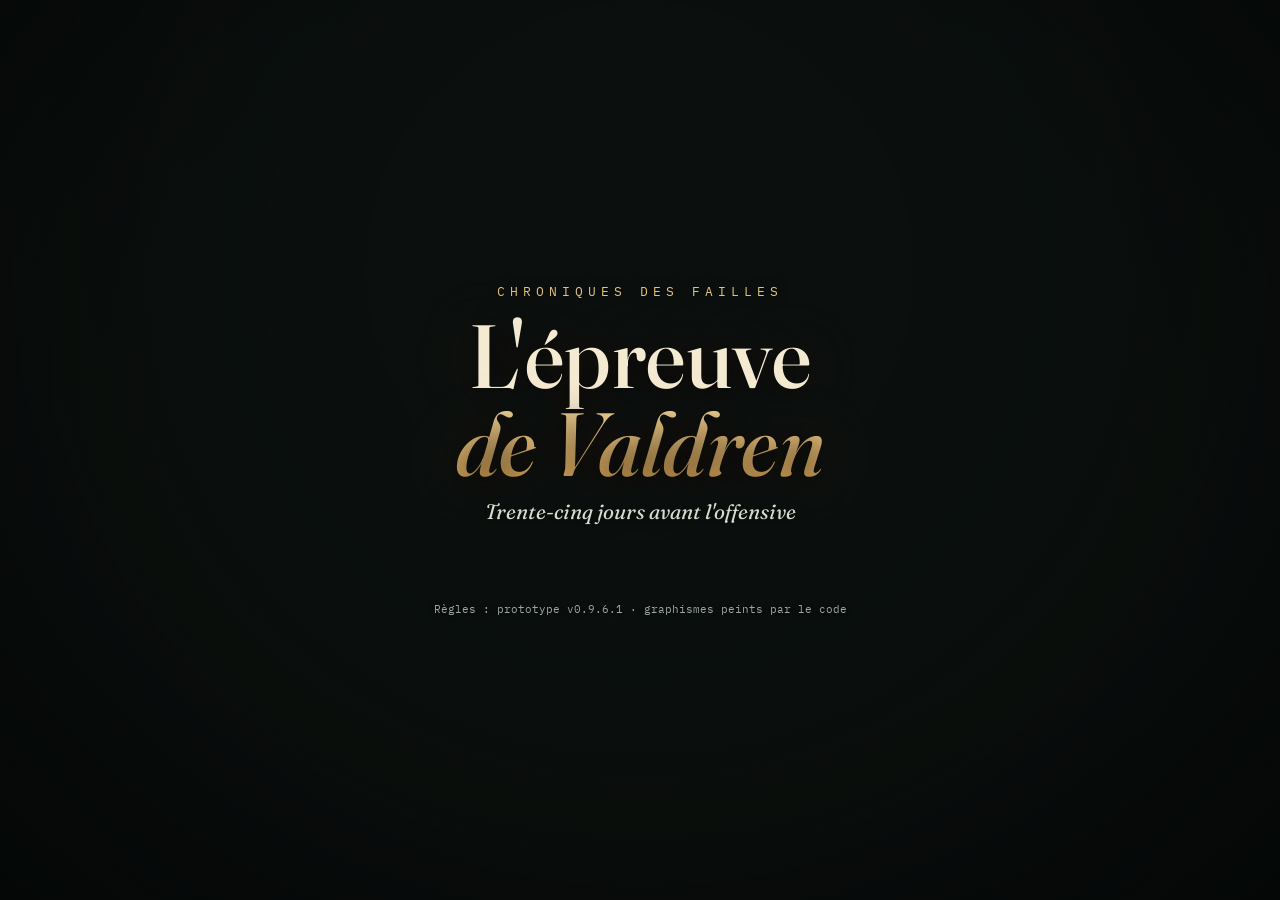
==== index.html @ eec3e87b "Version graphique : moteur extrait, décors, sprites, interface (en cours) Co-Authored-By: Claude Fab" ====
<!DOCTYPE html>
<html lang="fr">
<head>
<meta charset="utf-8">
<meta name="viewport" content="width=device-width,initial-scale=1,viewport-fit=cover,user-scalable=no">
<meta name="theme-color" content="#0b100e">
<meta name="mobile-web-app-capable" content="yes">
<meta name="apple-mobile-web-app-capable" content="yes">
<meta name="apple-mobile-web-app-status-bar-style" content="black-translucent">
<meta name="apple-mobile-web-app-title" content="Valdren">
<meta name="description" content="L'épreuve de Valdren — Chroniques des Failles. RPG au combat tour par tour : trente-cinq jours avant l'offensive.">
<link rel="manifest" href="manifest.webmanifest">
<link rel="icon" href="icons/icon-192.png">
<link rel="apple-touch-icon" href="icons/icon-192.png">
<title>L'épreuve de Valdren</title>
<link rel="preconnect" href="https://fonts.googleapis.com">
<link rel="preconnect" href="https://fonts.gstatic.com" crossorigin>
<link rel="stylesheet" href="https://fonts.googleapis.com/css2?family=Fraunces:opsz,wght@9..144,400;9..144,500;9..144,700&family=IBM+Plex+Sans:wght@400;500;600&family=IBM+Plex+Mono:wght@400;500&display=swap">
<style>
/* L'épreuve de Valdren — thème. Les variables reprennent celles du prototype (le moteur y fait référence dans ses gabarits). */
:root{
  color-scheme:dark;
  --bg:#0b100e; --panel:#111916; --panel2:#18221d; --line:#2b3a32; --line2:#3a4b41;
  --fg:#e9ece6; --muted:#9aa89f;
  --gold:#e3c27a; --ember:#e8825a; --steel:#8fc3e8; --night:#a99be0;
  --ok:#7fd29a; --mid:#e0b45c; --bad:#e07a6c;
  --display:"Fraunces",Georgia,"Times New Roman",serif; --body:"IBM Plex Sans",system-ui,-apple-system,"Segoe UI",sans-serif; --mono:"IBM Plex Mono",ui-monospace,Menlo,Consolas,monospace;
  --hud:50px;
  --sat:env(safe-area-inset-top,0px); --sab:env(safe-area-inset-bottom,0px); --sal:env(safe-area-inset-left,0px); --sar:env(safe-area-inset-right,0px);
  --verre:rgba(11,17,14,.9); --verre2:rgba(17,25,22,.94);
  --ombre:0 18px 50px rgba(0,0,0,.55), 0 2px 0 rgba(255,255,255,.03) inset;
}
*{box-sizing:border-box}
html,body{height:100%;margin:0;overflow:hidden;background:var(--bg);overscroll-behavior:none;-webkit-text-size-adjust:100%}
body{font-family:var(--body);color:var(--fg);font-size:15px;line-height:1.48;-webkit-tap-highlight-color:transparent}
#jeu{position:fixed;inset:0;overflow:hidden;user-select:none;-webkit-user-select:none;touch-action:manipulation}
#toile{position:absolute;inset:0;width:100%;height:100%;display:block;background:#0b100e}
#vignette{position:absolute;inset:0;pointer-events:none;background:radial-gradient(ellipse at 50% 42%,rgba(0,0,0,0) 52%,rgba(0,0,0,.5) 100%)}
h1,h2,h3{font-family:var(--display);font-weight:500;margin:0;text-wrap:balance;letter-spacing:.005em}
p{margin:0}
button{font:inherit;color:inherit;cursor:pointer;-webkit-tap-highlight-color:transparent}
button:focus-visible,.champ:focus-visible{outline:2px solid var(--gold);outline-offset:2px}
.ic{width:20px;height:20px;fill:none;stroke:currentColor;stroke-width:1.6;stroke-linecap:round;stroke-linejoin:round;flex:none}
.mono{font-family:var(--mono);font-variant-numeric:tabular-nums}
.muted{color:var(--muted)}.small{font-size:.86rem}
::-webkit-scrollbar{width:8px;height:8px}::-webkit-scrollbar-thumb{background:#34453b;border-radius:8px}::-webkit-scrollbar-track{background:transparent}
*{scrollbar-width:thin;scrollbar-color:#34453b transparent}

/* ---------- HUD ---------- */
#hud{position:absolute;top:0;left:0;right:0;z-index:30;height:calc(var(--hud) + var(--sat));padding:var(--sat) max(10px,var(--sar)) 0 max(10px,var(--sal));
  display:flex;align-items:center;gap:8px;background:linear-gradient(rgba(5,8,7,.92),rgba(5,8,7,.55) 70%,rgba(5,8,7,0));transition:opacity .4s,transform .4s}
.m-titre #hud,.m-origine #hud{opacity:0;pointer-events:none;transform:translateY(-12px)}
.hud-b{height:38px;border-radius:19px;border:1px solid var(--line2);background:var(--verre);display:inline-flex;align-items:center;gap:8px;padding:0 10px 0 4px;color:var(--fg);position:relative;backdrop-filter:blur(6px);-webkit-backdrop-filter:blur(6px)}
.hud-b.rond{width:38px;padding:0;justify-content:center;flex:none}
.hud-b:hover{border-color:var(--gold)}.hud-b:active{transform:scale(.96)}
.hud-heros .niv{width:30px;height:30px;border-radius:50%;display:grid;place-items:center;font-family:var(--display);font-size:1rem;color:#1a1508;font-weight:700;background:radial-gradient(circle at 35% 30%,#f6dfa6,#c79a45);box-shadow:0 0 0 2px #0b100e,0 0 0 3px #7d6532}
.hud-heros .jauges{display:flex;flex-direction:column;gap:3px;width:clamp(54px,14vw,150px)}
.jauge{height:7px;border-radius:4px;background:#22302a;overflow:hidden;display:block}
.jauge i{display:block;height:100%;width:50%;border-radius:4px;transition:width .5s cubic-bezier(.2,.8,.2,1)}
.jauge.pv i{background:linear-gradient(90deg,#4fae77,#8fe0a8)}.jauge.pv.bas i{background:linear-gradient(90deg,#b7493a,#e58a6d)}
.jauge.xp{height:4px}.jauge.xp i{background:linear-gradient(90deg,#b98f43,#f0d896)}
.hud-heros .pvtxt{font-size:.74rem;color:var(--muted);white-space:nowrap}
.hud-jour{margin-left:auto;display:flex;align-items:center;gap:7px;height:38px;padding:0 12px;border-radius:19px;border:1px solid var(--line2);background:var(--verre);font-family:var(--mono);font-size:.8rem;white-space:nowrap;backdrop-filter:blur(6px);-webkit-backdrop-filter:blur(6px)}
.hud-jour b{color:var(--gold);font-weight:500;font-size:.95rem}
.hud-jour .ic{width:17px;height:17px;color:var(--gold)}.hud-jour.nuit .ic{color:var(--night)}
.hud-jour .fil{width:46px;height:4px;border-radius:2px;background:#22302a;overflow:hidden}.hud-jour .fil i{display:block;height:100%;background:var(--gold)}
.hud-stats{display:flex;gap:6px;margin-right:auto}
.hud-stats span{display:inline-flex;align-items:center;gap:5px;height:38px;padding:0 10px;border-radius:19px;border:1px solid var(--line);background:var(--verre);font-family:var(--mono);font-size:.82rem;white-space:nowrap}
.hud-stats .ic{width:15px;height:15px}.hud-stats .r .ic{color:var(--steel)}.hud-stats .o .ic{color:var(--gold)}.hud-stats .v .ic{color:var(--ember)}
.hud-stats em{font-style:normal;color:var(--muted);font-size:.72rem}
.pastille{position:absolute;top:-2px;right:-2px;min-width:16px;height:16px;border-radius:8px;background:var(--ember);color:#1a0d08;font:600 .66rem var(--mono);display:grid;place-items:center;padding:0 4px}
.f-portrait .hud-stats em,.f-portrait .hud-jour .fil{display:none}
.f-portrait .hud-stats span{padding:0 7px;gap:3px;font-size:.76rem;height:32px}.f-portrait .hud-jour{padding:0 8px;height:32px;font-size:.74rem}
.f-portrait .hud-heros .pvtxt{display:none}.f-portrait .hud-b{height:34px}.f-portrait .hud-b.rond{width:34px}.f-portrait .hud-heros .niv{width:26px;height:26px;font-size:.9rem}
.f-portrait #hud{gap:5px}
@media(max-width:400px){.hud-stats .v{display:none}}
@media(max-width:340px){.hud-stats .o{display:none}}

/* ---------- cartouche du lieu, portrait ---------- */
#cartouche{position:absolute;z-index:6;left:max(14px,var(--sal));top:calc(var(--hud) + var(--sat) + 8px);pointer-events:none;opacity:0;transition:opacity .5s;text-shadow:0 2px 10px #000,0 0 2px #000}
#cartouche.vu{opacity:1}
#cartouche .lieu-n{font-family:var(--display);font-size:clamp(1.15rem,2.6vw,1.9rem);line-height:1.1}
#cartouche .lieu-s{font-family:var(--mono);font-size:.68rem;letter-spacing:.14em;text-transform:uppercase;color:var(--gold);margin-bottom:2px}
#portrait{position:absolute;z-index:7;pointer-events:none;opacity:0;transform:translateY(10px) scale(.96);transition:opacity .45s,transform .45s}
#portrait.vu{opacity:1;transform:none}
#portrait .cadre{position:relative;border-radius:10px;padding:5px;background:linear-gradient(145deg,#f1d9a0,#8a6a2c 45%,#d9b867 70%,#5e4718);box-shadow:0 14px 40px rgba(0,0,0,.6)}
#portrait img{display:block;width:100%;aspect-ratio:1;object-fit:cover;border-radius:6px;background:#14161d;box-shadow:0 0 0 1px #0009 inset}
#portrait .humeur{position:absolute;left:50%;bottom:-11px;transform:translateX(-50%);white-space:nowrap;font-family:var(--mono);font-size:.64rem;letter-spacing:.1em;text-transform:uppercase;background:#0e1512;border:1px solid #7d6532;color:var(--gold);padding:2px 9px;border-radius:10px}

/* ---------- panneau du récit ---------- */
#panneau{position:absolute;z-index:20;display:none;flex-direction:column;background:linear-gradient(180deg,var(--verre2),rgba(9,14,12,.97));border:1px solid var(--line2);box-shadow:var(--ombre);backdrop-filter:blur(10px);-webkit-backdrop-filter:blur(10px);--ton:var(--line2)}
#panneau::before{content:"";position:absolute;left:18px;right:18px;top:-1px;height:2px;border-radius:2px;background:linear-gradient(90deg,transparent,var(--ton),transparent);opacity:.9}
#panneau[data-ton=ok]{--ton:var(--ok)}#panneau[data-ton=mid]{--ton:var(--mid)}#panneau[data-ton=bad]{--ton:var(--bad)}#panneau[data-ton=gold]{--ton:var(--gold)}#panneau[data-ton=night]{--ton:var(--night)}
.m-recit #panneau,.m-origine #panneau,.m-fin #panneau,.m-carte.lieu-ouvert #panneau{display:flex}
#panneau-in{overflow-y:auto;overscroll-behavior:contain;padding:18px 18px calc(18px + var(--sab));flex:1;min-height:0;display:flex;flex-direction:column;gap:12px;-webkit-overflow-scrolling:touch}
.f-paysage #panneau{right:max(14px,var(--sar));top:calc(var(--hud) + var(--sat) + 8px);bottom:max(14px,var(--sab));width:min(46%,560px);border-radius:16px}
.f-portrait #panneau{left:0;right:0;bottom:0;height:60%;border-radius:20px 20px 0 0;border-bottom:0;border-left:0;border-right:0}
.f-portrait.m-carte #panneau{height:57%}
.m-origine #panneau,.m-fin #panneau{left:50%;right:auto;transform:translateX(-50%);width:min(96%,880px);top:calc(var(--hud) + var(--sat) + 6px);bottom:max(10px,var(--sab));height:auto;border-radius:16px;border:1px solid var(--line2)}
.m-origine #panneau{top:max(12px,var(--sat))}
.p-fermer{display:none;position:absolute;top:10px;right:10px;z-index:3;width:36px;height:36px;border-radius:50%;border:1px solid var(--line2);background:#0e1512;color:var(--fg);align-items:center;justify-content:center}
.m-carte.lieu-ouvert .p-fermer{display:flex}
#panneau.entre #panneau-in>*{animation:monte .38s cubic-bezier(.2,.8,.2,1) both}
@keyframes monte{from{opacity:0;transform:translateY(10px)}to{opacity:1;transform:none}}

/* ---------- gabarits du moteur (cartes, actions, pastilles…) ---------- */
.card{display:flex;flex-direction:column;gap:12px;min-width:0}
.card h2,.lieu h3{font-size:clamp(1.3rem,3.6vw,1.65rem);line-height:1.15;color:var(--fg)}
.card.ok h2{color:var(--ok)}.card.mid h2{color:var(--mid)}.card.bad h2{color:var(--bad)}.card.gold h2{color:var(--gold)}.card.night h2{color:var(--night)}
.card p{max-width:70ch}
.eyebrow{font-family:var(--mono);font-size:.68rem;letter-spacing:.13em;text-transform:uppercase;color:var(--muted)}
.withp{display:flex;gap:12px;align-items:center}.withp>div:last-child{flex:1;min-width:0}
.portrait{flex:none;width:76px;display:flex;flex-direction:column;align-items:center;gap:3px}
.portrait img{width:76px;height:76px;border-radius:8px;border:2px solid #8a6a2c;object-fit:cover;background:#14161d}
.portrait span{font-family:var(--mono);font-size:.58rem;letter-spacing:.08em;text-transform:uppercase;color:var(--muted);text-align:center}
.hisse .portrait{display:none}
.acts{display:flex;flex-direction:column;gap:7px}
.act{position:relative;text-align:left;min-height:48px;border:1px solid var(--line);border-radius:10px;padding:9px 12px 9px 15px;display:grid;grid-template-columns:1fr auto;gap:1px 10px;align-items:center;
  background:linear-gradient(180deg,#19241f,#131c18);transition:border-color .15s,transform .08s,background .15s;overflow:hidden}
.act::before{content:"";position:absolute;left:0;top:0;bottom:0;width:3px;background:var(--gold);opacity:.55;transition:opacity .15s,width .15s}
.act:hover:not(:disabled){border-color:var(--gold);background:linear-gradient(180deg,#1f2c25,#16211c)}.act:hover:not(:disabled)::before{opacity:1;width:4px}
.act:active:not(:disabled){transform:scale(.985)}
.act:disabled{opacity:.48;cursor:not-allowed}.act:disabled::before{background:var(--muted)}
.act .t{font-weight:600;line-height:1.25}
.act .d{grid-column:1/-1;font-size:.84rem;color:var(--muted);line-height:1.38}
.act .d:empty{display:none}
.act .c{font-family:var(--mono);font-size:.68rem;color:var(--gold);text-align:right;opacity:.9;max-width:150px}
.act .c:empty{display:none}
.btn{background:linear-gradient(180deg,#f0d491,#cfa24e);color:#1a1508;border:0;border-radius:10px;padding:11px 22px;font-weight:600;min-height:44px;box-shadow:0 6px 18px rgba(227,194,122,.18)}
.btn:hover{filter:brightness(1.07)}.btn:active{transform:scale(.97)}.btn:disabled{opacity:.4;cursor:not-allowed}
.btn.ghost{background:transparent;color:var(--fg);border:1px solid var(--line2);box-shadow:none}
.row{display:flex;flex-wrap:wrap;gap:10px;align-items:center}
.pill{display:inline-block;font-family:var(--mono);font-size:.7rem;padding:2px 9px;border-radius:11px;border:1px solid var(--line2);white-space:nowrap;background:rgba(0,0,0,.2)}
.pill.bad{color:var(--bad);border-color:var(--bad)}.pill.ok{color:var(--ok);border-color:var(--ok)}.pill.mid{color:var(--mid);border-color:var(--mid)}
.pill.ember{color:var(--ember);border-color:var(--ember)}.pill.steel{color:var(--steel);border-color:var(--steel)}.pill.night{color:var(--night);border-color:var(--night)}
.pill.wrap{white-space:normal;border-radius:8px}
button.pill{color:var(--fg);min-height:30px;padding:4px 11px}button.pill:disabled{opacity:.4;cursor:not-allowed}
.warn{padding:10px 12px;border-radius:10px;border:1px solid var(--bad);background:rgba(60,22,18,.75);font-size:.9rem}
.learn{background:rgba(58,48,20,.55);border:1px solid #5a4c2a;border-radius:10px;padding:10px 13px;font-size:.9rem}
.learn b{color:var(--gold)}.learn ul{margin:5px 0 0;padding-left:18px;display:flex;flex-direction:column;gap:3px}
.intent{border:1px dashed var(--line2);border-radius:10px;padding:8px 12px;font-size:.9rem;display:flex;flex-direction:column;gap:2px}.intent b{color:var(--mid)}
table.xp{border-collapse:collapse;width:100%;font-size:.9rem}
table.xp td{padding:5px 0;border-bottom:1px solid var(--line)}
table.xp td:last-child{text-align:right;font-family:var(--mono);font-variant-numeric:tabular-nums;padding-left:10px}
table.xp tr.tot td{border-bottom:0;font-weight:600;color:var(--gold)}
ul.plain{list-style:none;margin:0;padding:0;display:flex;flex-direction:column;gap:7px}
.item{font-size:.86rem;border-left:2px solid var(--line2);padding-left:9px}
.item b{font-weight:600}.item.rare{border-color:var(--ember)}.item.guilde{border-color:var(--steel)}.item.nuit{border-color:var(--night)}
.kv{display:grid;grid-template-columns:auto 1fr;gap:5px 12px;font-size:.87rem;margin:0}.kv dt{color:var(--muted)}.kv dd{margin:0}
.lnk{background:none;border:0;color:var(--steel);text-decoration:underline;padding:4px 0;font-size:.84rem;text-align:left}
.champ{font:inherit;font-size:.86rem;background:#0c1310;color:var(--fg);border:1px solid var(--line2);border-radius:8px;padding:8px 10px;width:100%;min-width:0;user-select:text;-webkit-user-select:text}
h3.sujet{font-size:1.08rem;color:var(--gold);margin-top:6px}
li.info{border-left:2px solid var(--line2);padding:6px 0 6px 10px;display:flex;flex-direction:column;gap:6px}li.info.ret{border-color:var(--gold)}
.verite{font-family:var(--mono);font-size:.7rem}.verite.v{color:var(--ok)}.verite.f{color:var(--bad)}
.gauge{display:flex;flex-direction:column;gap:3px}.gauge .lab{display:flex;justify-content:space-between;font-size:.82rem;gap:8px}
.bar{height:8px;background:#22302a;border-radius:4px;overflow:hidden;position:relative}
.bar i{display:block;height:100%;background:linear-gradient(90deg,#b98f43,#f0d896);transition:width .4s}
.bar.pv i{background:linear-gradient(90deg,#4fae77,#8fe0a8)}.bar.foe i{background:linear-gradient(90deg,#b7493a,#e8825a)}.bar.renom i{background:linear-gradient(90deg,#4f88ad,#9fd0f0)}
.bar .tick{position:absolute;top:0;bottom:0;width:2px;background:var(--bg)}
.stats{display:grid;grid-template-columns:1fr 1fr;gap:6px}
.stat{background:var(--panel2);border:1px solid var(--line);border-radius:10px;padding:7px 10px}
.stat b{display:block;font-family:var(--mono);font-weight:500;font-size:1.06rem}.stat span{font-size:.74rem;color:var(--muted)}
.niv{display:flex;align-items:baseline;gap:8px;flex-wrap:wrap}.niv b{font-family:var(--display);font-size:2.5rem;line-height:1;color:var(--gold);font-weight:500}
.traits{display:grid;grid-template-columns:auto 1fr;gap:5px 10px;align-items:center;font-size:.85rem}
.pips{display:flex;gap:3px}.pips i{width:16px;height:6px;border-radius:3px;background:#22302a}.pips i.on{background:var(--gold)}
.journal li{font-size:.86rem;border-bottom:1px solid var(--line);padding-bottom:7px}
.journal li.rum{color:var(--steel)}.journal li.bad{color:var(--bad)}.journal li.good{color:var(--ok)}.journal li.nuit{color:var(--night)}.journal li.info{color:var(--gold)}
.journal li small{color:var(--muted);font-family:var(--mono);font-size:.68rem;margin-right:6px}
.scroll{max-height:none;overflow:visible}
.tscroll{overflow-x:auto}
table.cmp{border-collapse:collapse;width:100%;font-size:.84rem;font-variant-numeric:tabular-nums}
table.cmp th{font-family:var(--mono);font-size:.64rem;text-transform:uppercase;letter-spacing:.08em;color:var(--muted);text-align:left;font-weight:400;padding:4px 12px 4px 0;white-space:nowrap}
table.cmp td{padding:6px 12px 6px 0;border-top:1px solid var(--line);white-space:nowrap}table.cmp tr.cur td{color:var(--gold)}
.lieu{display:flex;flex-direction:column;gap:10px;min-width:0}
.groupe{display:flex;flex-direction:column;gap:7px}
.groupe>.g-t{display:flex;align-items:center;gap:8px;font-family:var(--mono);font-size:.68rem;letter-spacing:.13em;text-transform:uppercase;color:var(--gold);margin-top:6px}
.groupe>.g-t::after{content:"";flex:1;height:1px;background:linear-gradient(90deg,var(--line2),transparent)}
.groupe>.g-t .ic{width:15px;height:15px}

/* ---------- choix de l'origine ---------- */
.origines{display:grid;grid-template-columns:repeat(auto-fit,minmax(240px,1fr));gap:12px}
.origine{text-align:left;position:relative;background:linear-gradient(180deg,#1b2620,#121a16);border:1px solid var(--line2);border-radius:14px;padding:16px;display:flex;flex-direction:column;gap:8px;transition:border-color .2s,transform .12s,box-shadow .2s;overflow:hidden}
.origine:hover{border-color:var(--gold);box-shadow:0 10px 30px rgba(227,194,122,.12)}.origine:active{transform:scale(.985)}
.origine b{font-family:var(--display);font-size:1.4rem;font-weight:500;color:var(--gold)}
.origine span{font-size:.88rem;color:#c3ccc5}
.origine[data-a=orig-acad]{border-top:3px solid var(--steel)}.origine[data-a=orig-acad] b{color:var(--steel)}
.origine[data-a=orig-aven]{border-top:3px solid var(--ember)}.origine[data-a=orig-aven] b{color:var(--ember)}

/* ---------- volets (héros, monde) ---------- */
#rideau{position:absolute;inset:0;z-index:40;background:rgba(0,0,0,.55);backdrop-filter:blur(2px);-webkit-backdrop-filter:blur(2px);opacity:0;pointer-events:none;transition:opacity .25s}
.volet{position:absolute;top:0;bottom:0;z-index:41;width:min(88vw,420px);background:linear-gradient(180deg,#141d19,#0d1411);display:flex;flex-direction:column;transition:transform .28s cubic-bezier(.2,.8,.2,1),visibility .28s;visibility:hidden;box-shadow:0 0 60px rgba(0,0,0,.7)}
.volet.g{left:0;transform:translateX(-104%);border-right:2px solid var(--gold)}.volet.d{right:0;transform:translateX(104%);border-left:2px solid var(--steel)}
.volet-g-ouvert #volet-g,.volet-d-ouvert #volet-d{transform:none;visibility:visible}
.volet-g-ouvert #rideau,.volet-d-ouvert #rideau{opacity:1;pointer-events:auto}
.volet-tete{display:flex;align-items:center;justify-content:space-between;padding:calc(12px + var(--sat)) 14px 10px 18px;border-bottom:1px solid var(--line)}
.volet-tete h2{font-size:1.3rem}.volet.g h2{color:var(--gold)}.volet.d h2{color:var(--steel)}
.volet-in{overflow-y:auto;overscroll-behavior:contain;padding:14px 18px calc(24px + var(--sab));display:flex;flex-direction:column;gap:14px;flex:1;-webkit-overflow-scrolling:touch}

/* ---------- menu ---------- */
#menu{position:absolute;inset:0;z-index:60;display:grid;place-items:center;background:rgba(0,0,0,.6);backdrop-filter:blur(4px);-webkit-backdrop-filter:blur(4px);padding:16px}
#menu[hidden]{display:none}
.menu-b{width:min(100%,400px);max-height:100%;overflow:auto;background:linear-gradient(180deg,#17211c,#0e1512);border:1px solid var(--line2);border-radius:16px;padding:18px;display:flex;flex-direction:column;gap:9px;box-shadow:var(--ombre)}
.menu-b h2{font-size:1.4rem;color:var(--gold);margin-bottom:4px}
.menu-b .act .ic{position:absolute;right:12px;top:50%;margin-top:-10px;color:var(--gold)}
.menu-b .act{padding-right:44px}
.menu-b .pied{font-size:.76rem;color:var(--muted);text-align:center;margin-top:4px}

/* ---------- messages volants ---------- */
#toasts{position:absolute;z-index:50;top:calc(var(--hud) + var(--sat) + 6px);left:50%;transform:translateX(-50%);width:min(94%,520px);display:flex;flex-direction:column;gap:6px;pointer-events:none}
.toast{pointer-events:auto;background:rgba(10,15,13,.94);border:1px solid var(--line2);border-left:3px solid var(--gold);border-radius:10px;padding:8px 12px;font-size:.86rem;box-shadow:0 10px 30px rgba(0,0,0,.5);animation:toast-in .35s cubic-bezier(.2,.8,.2,1) both}
.toast.rum{border-left-color:var(--steel);color:#cfe6f5}.toast.good{border-left-color:var(--ok)}.toast.bad{border-left-color:var(--bad)}.toast.nuit{border-left-color:var(--night)}.toast.info{border-left-color:var(--gold)}
.toast.sort{animation:toast-out .4s ease both}
@keyframes toast-in{from{opacity:0;transform:translateY(-10px)}to{opacity:1;transform:none}}
@keyframes toast-out{to{opacity:0;transform:translateY(-8px)}}

/* ---------- passage du temps ---------- */
#passage{position:absolute;inset:0;z-index:55;display:grid;place-items:center;pointer-events:none;opacity:0;background:radial-gradient(ellipse at center,rgba(5,8,7,.82),rgba(5,8,7,.96))}
#passage.joue{animation:passage 1.7s ease both}
#passage .pa{text-align:center}
#passage .pa svg{width:54px;height:54px;color:var(--gold);fill:none;stroke:currentColor;stroke-width:1.2;stroke-linecap:round;stroke-linejoin:round}
#passage.nuit .pa svg{color:var(--night)}
#passage h2{font-size:clamp(1.8rem,6vw,3rem);color:var(--fg)}
#passage p{font-family:var(--mono);font-size:.76rem;letter-spacing:.2em;text-transform:uppercase;color:var(--gold);margin-top:6px}
@keyframes passage{0%{opacity:0}18%{opacity:1}72%{opacity:1}100%{opacity:0}}

/* ---------- écran-titre ---------- */
#titre{position:absolute;inset:0;z-index:35;display:none;flex-direction:column;align-items:center;justify-content:center;text-align:center;padding:max(20px,var(--sat)) 18px max(20px,var(--sab));background:radial-gradient(ellipse at 50% 30%,rgba(5,8,7,0) 30%,rgba(5,8,7,.55) 100%)}
.m-titre #titre{display:flex}
.t-bloc{display:flex;flex-direction:column;align-items:center;gap:10px;max-width:640px;animation:monte 1.1s .15s cubic-bezier(.2,.8,.2,1) both}
.t-sur{font-family:var(--mono);font-size:clamp(.66rem,1.8vw,.82rem);letter-spacing:.38em;text-transform:uppercase;color:var(--gold);text-shadow:0 2px 12px #000}
#titre h1{font-size:clamp(2.6rem,10vw,5.6rem);line-height:.98;font-weight:500;color:#f4ead2;text-shadow:0 4px 30px rgba(0,0,0,.85),0 0 60px rgba(232,130,90,.25)}
#titre h1 span{background:linear-gradient(180deg,#f8e3ac,#d09a45);-webkit-background-clip:text;background-clip:text;color:transparent;font-style:italic}
.t-sous{font-family:var(--display);font-style:italic;font-size:clamp(1rem,3vw,1.3rem);color:#d6dccf;text-shadow:0 2px 12px #000}
.t-btns{display:flex;flex-direction:column;gap:10px;margin-top:clamp(14px,5vh,44px);width:min(100%,320px)}
.t-btns .btn{font-size:1.05rem;padding:13px 22px}
.t-btns .btn.ghost{background:rgba(8,12,10,.6);backdrop-filter:blur(4px);-webkit-backdrop-filter:blur(4px)}
.t-pied{font-family:var(--mono);font-size:.66rem;color:#9aa89f;margin-top:10px;text-shadow:0 1px 6px #000}

@media(prefers-reduced-motion:reduce){*{animation-duration:.01s!important;transition-duration:.01s!important}}

</style>
</head>
<body>
<svg width="0" height="0" style="position:absolute" aria-hidden="true"><defs>
  <symbol id="i-epee" viewBox="0 0 24 24"><path d="M20.5 3.5 9.5 14.5M20.5 3.5l-4 .5L7 13.5l3.5 3.5 9.5-9.5zM6 12l6 6M8 16l-4.5 4.5M3 19l2 2"/></symbol>
  <symbol id="i-bouclier" viewBox="0 0 24 24"><path d="M12 3 4.5 5.5v6c0 4.6 3 8 7.500 9.500 4.5-1.500 7.500-4.900 7.500-9.500v-6zM12 3v18M4.500 11h15"/></symbol>
  <symbol id="i-esquive" viewBox="0 0 24 24"><path d="M3 8h9.500a3 3 0 1 0-3-3M3 12h15a3 3 0 1 1-3 3M3 16h7.500a2.500 2.500 0 1 1-2.500 2.500"/></symbol>
  <symbol id="i-oeil" viewBox="0 0 24 24"><path d="M2 12s3.600-6.500 10-6.500S22 12 22 12s-3.600 6.500-10 6.500S2 12 2 12z"/><circle cx="12" cy="12" r="3"/></symbol>
  <symbol id="i-flamme" viewBox="0 0 24 24"><path d="M12 2.500c.5 3.500 5.500 5.500 5.500 11a5.500 5.500 0 0 1-11 0c0-2 1-3.500 2-4.500.300 1.700 1.200 2.500 2 2.500 0-3-1-6 1.500-9zM12 20.500a2.500 2.500 0 0 0 2.500-2.500c0-1.500-1.500-2-2.500-4-1 2-2.500 2.500-2.500 4a2.500 2.500 0 0 0 2.500 2.500z"/></symbol>
  <symbol id="i-fatal" viewBox="0 0 24 24"><path d="M13 2 4.500 13.500H11L10 22l9-12h-6.500z"/></symbol>
  <symbol id="i-fleche" viewBox="0 0 24 24"><path d="M4 20 19 5M19 5h-6M19 5v6M4 20l1-4M4 20l4-1M7 13l4 4"/></symbol>
  <symbol id="i-fiole" viewBox="0 0 24 24"><path d="M9.500 3h5M10 3v5.500L5.500 17a3 3 0 0 0 2.700 4h7.600a3 3 0 0 0 2.700-4L14 8.500V3M7.500 14h9"/></symbol>
  <symbol id="i-fuite" viewBox="0 0 24 24"><circle cx="14.500" cy="4.500" r="1.800"/><path d="m7 21 3.500-5-2.500-3.500 3-4.500 3.500 2.500 3.500.500M11 8 7.500 9.500 6 12.500M12.500 15l3 2 .500 4"/></symbol>
  <symbol id="i-echange" viewBox="0 0 24 24"><path d="M4 8h14l-3.500-3.500M20 16H6l3.500 3.500"/></symbol>
  <symbol id="i-menu" viewBox="0 0 24 24"><path d="M4 7h16M4 12h16M4 17h16"/></symbol>
  <symbol id="i-livre" viewBox="0 0 24 24"><path d="M12 6.500C10 5 7 4.500 4 5v13.500c3-.500 6 0 8 1.500 2-1.500 5-2 8-1.500V5c-3-.500-6 0-8 1.500zM12 6.500V20"/></symbol>
  <symbol id="i-heros" viewBox="0 0 24 24"><path d="M12 3a6.500 6.500 0 0 0-6.500 6.500V17l3 3.500h7l3-3.500V9.500A6.500 6.500 0 0 0 12 3zM12 9v11.500M5.500 12.500h5M13.500 12.500h5"/></symbol>
  <symbol id="i-soleil" viewBox="0 0 24 24"><circle cx="12" cy="12" r="4"/><path d="M12 2.500v2.500M12 19v2.500M2.500 12H5M19 12h2.500M5.300 5.300 7 7M17 17l1.700 1.700M5.300 18.700 7 17M17 7l1.700-1.700"/></symbol>
  <symbol id="i-lune" viewBox="0 0 24 24"><path d="M20 14.500A8.500 8.500 0 1 1 9.500 4a7 7 0 0 0 10.500 10.500z"/></symbol>
  <symbol id="i-etoile" viewBox="0 0 24 24"><path d="m12 3 2.700 5.800 6.300.800-4.600 4.400 1.200 6.300L12 17.200 6.400 20.300l1.200-6.300L3 9.600l6.300-.800z"/></symbol>
  <symbol id="i-piece" viewBox="0 0 24 24"><circle cx="12" cy="12" r="8.500"/><path d="M12 7.500 15 12l-3 4.500L9 12z"/></symbol>
  <symbol id="i-tour" viewBox="0 0 24 24"><path d="M6 21V9l-1-1V4h3v2h2.500V4h3v2H16V4h3v4l-1 1v12zM10 21v-5a2 2 0 0 1 4 0v5M3.500 21h17"/></symbol>
  <symbol id="i-fermer" viewBox="0 0 24 24"><path d="m6 6 12 12M18 6 6 18"/></symbol>
  <symbol id="i-plein" viewBox="0 0 24 24"><path d="M4 9V4h5M15 4h5v5M20 15v5h-5M9 20H4v-5"/></symbol>
  <symbol id="i-son" viewBox="0 0 24 24"><path d="M4 9.500v5h3.500L12 19V5L7.500 9.500zM15.500 9a4.500 4.500 0 0 1 0 6M18 6.500a8 8 0 0 1 0 11"/></symbol>
  <symbol id="i-muet" viewBox="0 0 24 24"><path d="M4 9.500v5h3.500L12 19V5L7.500 9.500zM16 9.500l5 5M21 9.500l-5 5"/></symbol>
  <symbol id="i-vite" viewBox="0 0 24 24"><path d="m4 6 7 6-7 6zM13 6l7 6-7 6z"/></symbol>
  <symbol id="i-sac" viewBox="0 0 24 24"><path d="M8.500 8V6.500a3.500 3.500 0 0 1 7 0V8M5.500 8h13l1.500 10.500a2 2 0 0 1-2 2.500H6a2 2 0 0 1-2-2.500zM9 13h6"/></symbol>
  <symbol id="i-loupe" viewBox="0 0 24 24"><circle cx="10.500" cy="10.500" r="6"/><path d="m15 15 5.500 5.500"/></symbol>
  <symbol id="i-maison" viewBox="0 0 24 24"><path d="m3 11 9-7.500L21 11M5.500 9.500V20h13V9.500M10 20v-5.500h4V20"/></symbol>
  <symbol id="i-arbre" viewBox="0 0 24 24"><path d="M12 3 6.500 10h3L5 16h14l-4.500-6h3zM12 16v5.500"/></symbol>
  <symbol id="i-dragon" viewBox="0 0 24 24"><path d="M3 20c2-6 5-8 8-8M11 12c0-4 2-7.500 6.500-8.500L16 6.500l5 1-3.500 2.500L20 12.500c-3 .500-5-.500-6-2M11 12c1.500 2 1.500 5 .500 8M7 20h9M17.200 7.200h.010"/></symbol>
  <symbol id="i-moulin" viewBox="0 0 24 24"><path d="M9 21 10.500 10h3L15 21zM12 9 5 3M12 9l7-6M12 9 5 15M12 9l7 6M6.500 21h11"/></symbol>
  <symbol id="i-cle" viewBox="0 0 24 24"><circle cx="7.500" cy="15.500" r="4"/><path d="m10.500 12.500 9-9M16 7l3 3M13.500 9.500l2 2"/></symbol>
  <symbol id="i-parchemin" viewBox="0 0 24 24"><path d="M6 4h11a2 2 0 0 1 2 2v12.500a2.500 2.500 0 0 1-5 0V17H4v1.500a2.500 2.500 0 0 0 2.500 2.500H16.500M6 4a2 2 0 0 0-2 2v11M8.500 8.500h7M8.500 12h7"/></symbol>
  <symbol id="i-enclume" viewBox="0 0 24 24"><path d="M3 7h13.500c0 2.500 2 4 4.500 4-1 2.500-3.500 3.500-6 3.500V17l2 3.500H7L9 17v-2.500C6 14.500 4 12 3 7zM7 4.500h6"/></symbol>
  <symbol id="i-feuille" viewBox="0 0 24 24"><path d="M5 19c0-9 5-14 15-14 0 10-5 15-14 15M5 19 14 10"/></symbol>
  <symbol id="i-lit" viewBox="0 0 24 24"><path d="M3 18.500V6M3 15h18v3.500M21 15v-2.500a3 3 0 0 0-3-3h-7V15M7 12.500a1.800 1.800 0 1 0 0-3.600 1.800 1.800 0 0 0 0 3.600z"/></symbol>
  <symbol id="i-cible" viewBox="0 0 24 24"><circle cx="12" cy="12" r="8.500"/><circle cx="12" cy="12" r="4.500"/><path d="M12 12h.010"/></symbol>
  <symbol id="i-marteau" viewBox="0 0 24 24"><path d="m13.500 10.500-9 9a1.500 1.500 0 0 0 2 2l9-9M11 8l5-5 5.500 5.500-5 5zM14 3.500l-2.500-.500"/></symbol>
  <symbol id="i-masque" viewBox="0 0 24 24"><path d="M4 6c5-2 11-2 16 0v5c0 5-3.500 8.500-8 9.500-4.500-1-8-4.500-8-9.500zM8 11.500c1-1 2.500-1 3.500 0M12.500 11.500c1-1 2.500-1 3.500 0M9.500 15.500c1.500 1 3.500 1 5 0"/></symbol>
  <symbol id="i-brise" viewBox="0 0 24 24"><path d="M12 3 4.500 5.500v6c0 4.600 3 8 7.500 9.500 4.500-1.500 7.500-4.900 7.500-9.500v-6zM13 3.500 10.500 9l3.500 2.500L11 20"/></symbol>
  <symbol id="i-lourd" viewBox="0 0 24 24"><path d="M5 4h9l4 3v4l-4 3H5zM9 14l2.500 7.500M3 4v10"/></symbol>
  <symbol id="i-doute" viewBox="0 0 24 24"><path d="M9 9a3.200 3.200 0 1 1 4.500 3c-1 .500-1.500 1.200-1.500 2.500M12 18.500h.010"/><circle cx="12" cy="12" r="9.500"/></symbol>
  <symbol id="i-crane" viewBox="0 0 24 24"><path d="M12 3a8 8 0 0 0-5 14.200V20h10v-2.800A8 8 0 0 0 12 3zM10 20v-2M14 20v-2"/><circle cx="9" cy="11.500" r="1.700"/><circle cx="15" cy="11.500" r="1.700"/></symbol>
  <symbol id="i-coeur" viewBox="0 0 24 24"><path d="M12 20.500C5 15.500 3 12 3 8.800A4.800 4.800 0 0 1 12 7a4.800 4.800 0 0 1 9 1.800c0 3.200-2 6.700-9 11.700z"/></symbol>
  <symbol id="i-fleche-d" viewBox="0 0 24 24"><path d="m9 5 7 7-7 7"/></symbol>
  <symbol id="i-recommencer" viewBox="0 0 24 24"><path d="M4 12a8 8 0 1 0 2.500-5.800M4 4.500v4.500h4.500"/></symbol>
  <symbol id="i-pattes" viewBox="0 0 24 24"><path d="M12 13c-3 0-5 2.500-5 4.500 0 1.500 1.200 2.500 2.800 2.500.900 0 1.500-.500 2.200-.500s1.300.500 2.200.500c1.600 0 2.800-1 2.800-2.500 0-2-2-4.500-5-4.500z"/><circle cx="6" cy="10" r="1.800"/><circle cx="18" cy="10" r="1.800"/><circle cx="9.500" cy="6" r="1.800"/><circle cx="14.500" cy="6" r="1.800"/></symbol>
</defs></svg>

<div id="jeu" class="m-titre">
  <canvas id="toile" aria-hidden="true"></canvas>
  <div id="vignette" aria-hidden="true"></div>

  <header id="hud">
    <button class="hud-b hud-heros" data-ui="volet-g" aria-label="Fiche du héros"><span class="niv" id="h-niv">10</span>
      <span class="jauges"><span class="jauge pv"><i id="h-pv"></i></span><span class="jauge xp"><i id="h-xp"></i></span></span>
      <span class="pvtxt mono" id="h-pvt"></span></button>
    <div class="hud-jour" id="h-jour" title="Varek décidera au matin du jour 36"></div>
    <div class="hud-stats" id="h-stats"></div>
    <button class="hud-b rond" data-ui="volet-d" aria-label="Le monde, les rumeurs et le journal"><svg class="ic"><use href="#i-livre"/></svg><span class="pastille" id="h-new" hidden></span></button>
    <button class="hud-b rond" data-ui="menu" aria-label="Menu"><svg class="ic"><use href="#i-menu"/></svg></button>
  </header>

  <!-- scène : cartouche du lieu, grand portrait -->
  <div id="cartouche" aria-hidden="true"></div>
  <div id="portrait"></div>

  <!-- carte du monde -->
  <div id="carte-ui"><div id="carte-pins"></div><div id="carte-alertes"></div><div id="carte-pistes"></div></div>

  <!-- combat -->
  <div id="combat-ui">
    <div id="c-duel"></div>
    <div id="c-lecture"></div>
    <div id="c-bas"><div id="c-journal" aria-live="polite"></div><div id="c-cmd"></div></div>
  </div>

  <!-- panneau du récit -->
  <section id="panneau" aria-live="polite"><button class="p-fermer" data-ui="fermer-lieu" aria-label="Fermer"><svg class="ic"><use href="#i-fermer"/></svg></button><div id="panneau-in"></div></section>

  <!-- volets -->
  <div id="rideau" data-ui="fermer-volets"></div>
  <aside class="volet g" id="volet-g" aria-label="Votre personnage"><div class="volet-tete"><h2>Votre héros</h2><button class="hud-b rond" data-ui="fermer-volets" aria-label="Fermer"><svg class="ic"><use href="#i-fermer"/></svg></button></div><div class="volet-in" id="fiche"></div></aside>
  <aside class="volet d" id="volet-d" aria-label="Ce que le monde sait"><div class="volet-tete"><h2>Le monde</h2><button class="hud-b rond" data-ui="fermer-volets" aria-label="Fermer"><svg class="ic"><use href="#i-fermer"/></svg></button></div><div class="volet-in" id="monde"></div></aside>

  <div id="menu" hidden></div>
  <div id="toasts" aria-live="polite"></div>
  <div id="passage" aria-hidden="true"></div>

  <!-- écran-titre -->
  <div id="titre">
    <div class="t-bloc">
      <div class="t-sur">Chroniques des Failles</div>
      <h1>L'épreuve<br><span>de Valdren</span></h1>
      <div class="t-sous">Trente-cinq jours avant l'offensive</div>
      <div class="t-btns" id="t-btns"></div>
      <div class="t-pied">Règles : prototype v0.9.6.1 · graphismes peints par le code</div>
    </div>
  </div>
</div>
<script>
// ===== moteur valdren-v0.9.6.1.html =====

// ---------- RÈGLES (aucun accès à la page : testables seules) ----------
const JOURS=35, CAP=3, DIM=[1,.6,.35,.2], CALME=3;
const NOM_DRAGON="Azharel", NOM_CREATURE="Le Veilleur d’écorce, un Morghal";
// Morghal reste une silhouette sans nom tant que personne (Azharel) ne l'a nommé. Son niveau n'est jamais affiché tel quel.
const morghalNomme=()=>!!(S.camp&&S.camp.morghalNomme);
const creatureNom=()=>morghalNomme()?NOM_CREATURE:"La créature aux bois noirs";
const creatureCourt=()=>morghalNomme()?"Morghal":"la créature";
function impressionMorghal(){ const d=Math.max(22,varekNiv()+2)-S.niv+7; /* 2,5× PV et seconde phase */ return d>=8?"Elle vous dépasse de très loin.":d>=3?"Elle vous dépasse nettement.":d>=-2?"Un combat à égalité, peut-être.":"Vous pourriez la tenir, au prix d'un long combat."; }
// Banc d'essai : en partie normale, profil de Varek et informateur sont tirés au hasard et cachés au joueur.
let BANC={ouvert:false,doctrine:"aleatoire",espion:"aleatoire",profil:"aucun",graine:""};
const hashStr=s=>{ let h=2166136261; for(const c of String(s)){ h^=c.charCodeAt(0); h=Math.imul(h,16777619); } return h>>>0; };
const mulberry=a=>()=>{ a|=0; a=a+0x6D2B79F5|0; let t=Math.imul(a^a>>>15,1|a); t=t+Math.imul(t^t>>>7,61|t)^t; return ((t^t>>>14)>>>0)/4294967296; };
const nouvelleGraine=()=>Math.random().toString(36).slice(2,8).toUpperCase();
// Ceux qui connaissent les dates de départ d'Orsan : l'un d'eux renseigne Varek.
const SUSPECTS={aubergiste:{nom:"l'aubergiste du Gué",Nom:"L'aubergiste du Gué",adj:false,fait:"L'aubergiste prépare les provisions d'Orsan la veille de chaque départ."},
  sergent:{nom:"le sergent de garde",Nom:"Le sergent de garde",adj:false,fait:"Le sergent de garde tient le registre des portes : il sait quand Orsan quitte le Gué."},
  maelys:{nom:"Maëlys",Nom:"Maëlys",adj:true,fait:"Maëlys reçoit les ordres de mission d'Orsan pour organiser la relève."},
  darian:{nom:"Darian",Nom:"Darian",adj:true,fait:"Darian a servi sous les ordres de Varek avant sa radiation, et ne l'a jamais renié."},
  ysolde:{nom:"Ysolde, la messagère",Nom:"Ysolde, la messagère",adj:false,fait:"Ysolde porte les plis de la Guilde et les bons de commande des artisans : elle connaît les départs d'Orsan comme les convois d'Ivan."}};
const ADJ=["maelys","darian"], CONFIDENTS=["orsan","maelys","darian","sergent","aubergiste","ysolde"];
const NOMS_P={varek:"Varek",orsan:"Orsan",ivan:"Ivan",hilda:"Hilda",aubergiste:"l'aubergiste du Gué",sergent:"le sergent de garde",maelys:"Maëlys",darian:"Darian",ysolde:"Ysolde",milicien:"un milicien du fort",azharel:"Azharel",selena:"Séléna",kael:"Kael"};
const aNom=k=>{ const n=NOMS_P[k]; return n.startsWith("le ")?"au "+n.slice(3):"à "+n; };
const Maj=t=>t.charAt(0).toUpperCase()+t.slice(1);
const SUJETS={failles:"Ce qui marche la nuit",varek:"Qui est Varek ?",fuite:"La fuite",guilde:"La Guilde",fort:"Le fort de Varek"};
const VILLAGE_K={ivan:"forgeron",hilda:"guerisseuse",aubergiste:"aubergiste"};
const DRAGON={niv:150,pvMax:3000,def:150,soin:120,recule:.12,grace:.35};
const SEUILS=[30,55,80];
const FORET_SEUIL=6, DOMINE=.7;
// v02 : rejoue les règles de combat et de niveaux de la v0.2 (mesure de référence).
const K={rip:2,ripG:2.5,blk:.5,blkG:.3,lu:1.25,alea:.15,chefPv:1.15,attJ:10,pvJ:60,v02:false};
const VAREK=[
  {niv:22,prep:"Aucune préparation. Il ne sait pas que vous existez."},
  {niv:26,prep:"Sentinelles doublées."},
  {niv:30,prep:"Sentinelles doublées, armure trempée, pièges dans la cour."},
  {niv:34,prep:"Sentinelles, armure trempée, pièges et un sort de braise. Sa préparation ne peut pas aller plus loin."}];
const RUMEURS_VAREK=[null,
  "« On dit que Varek double ses sentinelles depuis qu'on parle de quelqu'un dans la vallée. »",
  "« Un armurier d'outre-Faille est monté au fort avec trois chariots. Varek se fait tremper une armure et piège sa cour. »",
  "« Varek a payé un mage de braise. Les anciens disent qu'il ne peut pas devenir plus fort que ça. »"];
const RANGS=[
  {k:"C",d:-2,renom:1,mult:1,style:"brut",noms:["Meute de loups cendrés","Sanglier des ronces","Rôdeur des champs"]},
  {k:"B",d:1,renom:2,mult:1.1,style:"codifie",noms:["Pillard de Varek","Déserteur de la garde","Bretteur à gages"]},
  {k:"A",d:4,renom:4,mult:1.2,style:"codifie",noms:["Lieutenant de Varek","Maître d'armes renégat"]},
  {k:"S",d:9,renom:8,mult:1.4,style:"ruse",noms:["Chimère de Faille","Exilé d'outre-Faille"]}];
const SECTEURS={
  lisiere:{nom:"Lisière des ronces",d:2,style:"brut",noms:["Ours des Failles","Loup des ronces","Ours brun des ronces","Cerf aux bois de fer","Sanglier géant"],risque:"Aucune exigence. Le bon endroit pour apprendre."},
  marais:{nom:"Marais de la Guivre",d:4,style:"brut",noms:["Guivre des marais","Crapaud-bouclier"],risque:"L'eau noire ronge à chaque tour qui n'a pas d'herbes d'Hilda."},
  gorge:{nom:"Gorge des Traqueurs",d:6,style:"ruse",noms:["Traqueur d'outre-Faille","Lynx des Failles","Ogre des Failles"],risque:"Les traqueurs frappent les premiers qui ne les sent pas venir (flair, ou un loup à vos côtés)."}};
const STYLES={
  brut:{frappe:.55,lourd:.2,brise:.1,feinte:0,garde:.15},
  codifie:{frappe:.35,lourd:.25,brise:.1,feinte:.1,garde:.2},
  ruse:{frappe:.3,lourd:.15,brise:.2,feinte:.25,garde:.1}};
const INTENTS={frappe:"un coup direct",lourd:"un coup lourd",brise:"un coup brise-garde",feinte:"une feinte",garde:"une garde fermée"};
const prepare=it=>it==="garde"?"Il ne prépare aucun coup : il se ramasse derrière sa garde.":"Il prépare "+INTENTS[it]+".";
const PARADE={frappe:"se couvrir (riposte ensuite)",lourd:"se couvrir, ou esquiver",brise:"esquiver : il traverse toute garde",feinte:"attaquer : vous la coupez net",garde:"observer, ou frapper à moitié"};
const TSEUIL=[2,5,9];
const TRAITS={force:"Force",agilite:"Agilité",flair:"Flair",tenacite:"Ténacité",volonte:"Volonté"};
const TDESC={force:"attaque +8 % par rang",agilite:"esquive et fuite plus sûres",flair:"rang 1 : brise-garde et embuscades sentis · rang 2 : garde adverse lue d'emblée",tenacite:"PV +7 % par rang",volonte:"sous 30 % de PV, attaque +10 % par rang"};
const ARTISANS={forgeron:"Ivan, déjà à l'enclume avant l'aube, vous a vu vous entraîner.",guerisseuse:"Hilda, qui rentrait de cueillir, vous a vu seul à la lueur des braises.",aubergiste:"L'aubergiste du Gué, qui ouvre ses volets avant tout le monde, vous a vu rentrer trempé de sueur."};
const RECO={forgeron:"il forgera désormais en secret en un seul moment",guerisseuse:"elle vous soignera entièrement et ajoutera une herbe",aubergiste:"une nuit chez lui refermera aussi une journée de blessure"};
const RIVAL={acad:{nom:"Kael",qui:"aventurier",style:"ruse"},aven:{nom:"Séléna",qui:"académicienne",style:"codifie"}};
const FAITS={
  zone:[40,"Vous connaissez le sentier de la Crête et l'entrée de l'antre."],
  etat_eveille:[25,"Vous avez vu le dragon éveillé, en pleine possession de ses moyens."],
  etat_chasse:[25,"Certains jours il part chasser : l'antre reste vide."],
  etat_blesse:[25,"Il revient parfois blessé d'un combat contre un rival."],
  etat_endormi:[25,"Il dort la nuit."],
  rythme:[50,"Vous comprenez son rythme : éveillé, en chasse, éveillé, blessé, puis le cycle reprend. Il dort chaque nuit."],
  faible:[120,"Point faible : une écaille fendue sous l'aile gauche. Vos coups ignorent désormais sa défense."],
  blessure1:[100,"Première blessure infligée à un dragon."],
  fouille1:[80,"Un Braise-cœur dans l'antre : vous apprenez le Souffle de braise."],
  fouille2:[30,"Une mue entière : une écaille de plus."],
  peau:[60,"Peau durcie : vous avez tenu trois assauts d'un dragon."],
  repousse:[400,"Vous avez fait reculer un dragon."],
  cuisines:[120,"Vous connaissez les rondes du fort : ses sentinelles et ses pièges ne vous atteindront plus."],
  marais:[40,"Le marais ronge qui n'a pas d'herbes. On apprend où poser le pied en y revenant."],
  gorge:[40,"Dans la gorge, les traqueurs frappent les premiers. Le flair, un loup ou l'habitude des lieux vous en gardent."],
  dragon_interdit:[60,"Vous savez qu'un dragon vit sur la Crête, même si l'académie vous l'interdit."],
  mentor:[50,"Un haut gradé de la guilde a vu votre force brute. Il vous entraînera, et se portera garant de vous."]};
const ETATS={eveille:"Éveillé, en pleine possession de ses moyens",chasse:"Parti chasser : l'antre est vide",blesse:"Éveillé mais blessé : il revient d'un combat contre un rival",endormi:"Endormi","endormi-blesse":"Endormi et blessé",colere:"En colère : il vous attendait",parti:"Il a fui la Crête : l'antre est vide"};
const HUMEUR={joue:.35,serieux:.7,colere:1.5,accule:.85,about:.5,exercice:.3};
const METS={marais:{nom:"gibier du marais",eff:1},ogre:{nom:"quartier d'ogre",eff:2},lisiere:{nom:"gibier de la lisière",eff:-1}};

const xpNeed=n=>50+9*n, pvMaxOf=n=>K.pvJ+7*n, attOf=n=>K.attJ+2*n, defOf=n=>n;
const rnd=(a,b)=>a+Math.random()*(b-a), clamp=(x,a,b)=>Math.max(a,Math.min(b,x));
const pick=a=>a[Math.floor(Math.random()*a.length)];
const durTxt=m=>{ const d=Math.floor(m/2),h=m%2; return (d?d+" j":"")+(h?(d?" ½":"½ j"):""); };
let S;
// ----- armes, matériaux, remèdes -----
// L'épée est la référence. La dague échange de la force contre l'esquive et la fuite. L'arc tient l'adversaire à distance : il rate plus souvent, on fuit mieux, mais on frappe moins fort et on pare mal.
const ARMES={
  epee:{nom:"Épée",att:1,blk:0,esq:0,fuite:0,mat:"carapace",desc:"L'arme standard, neutre : ni bonus ni malus. Accepte un bouclier."},
  dague:{nom:"Dague",att:.95,blk:.15,esq:.3,fuite:.15,mat:"crocs",desc:"Rapide : esquive +30 %, chaque esquive réussie ouvre un contre à ×1,8. Corps à corps : défense ×0,8."},
  arc:{nom:"Arc",att:.8,blk:.2,esq:.1,fuite:.25,mat:"bois",desc:"Attaque ×0,8. Esquive automatique : l'adversaire vous manque plus d'une fois sur quatre. Flèches élémentaires possibles."}};
const RANGS_ARME=["C","B","A","S"], COUT_ARME=[2,4,6];
const MATS={bois:"bois de fer",crocs:"crocs",carapace:"carapaces",bons:"bons de forge",nuit:"bois nocturnes"};
const PLANTES={ronce:"ronce-miel",mousse:"mousse noire",lichen:"lichen des cimes",cendre:"fleur de cendre",simple:"simples",lune:"sève lunaire"};
const PLANTE_SECTEUR={lisiere:"ronce",marais:"mousse",gorge:"lichen"};
const REMEDES={
  baume:{nom:"Baume de ronce-miel",cout:"ronce",desc:"Rend 40 % des PV. Utilisable en combat (prend le tour)."},
  tisane:{nom:"Tisane de simples",cout:"simple",desc:"Rend 25 % des PV. Utilisable en combat (prend le tour)."},
  onguent:{nom:"Onguent noir",cout:"mousse",desc:"À passer sur la lame avant un combat : l'adversaire perd 5 % de ses forces à chaque tour (1 % pour le dragon)."},
  infusion:{nom:"Infusion de lichen",cout:"lichen",desc:"À boire avant un combat : garde adverse lue d'emblée, esquive +15 %."},
  elixir:{nom:"Élixir de cendre",cout:"cendre",desc:"Soin complet et blessure refermée. Hors combat."},
  voile:{nom:"Voile lunaire",cout:"lune",desc:"À préparer avant le combat : le premier coup ennemi inflige moitié moins de dégâts."}};
const dextR=w=>[3,7,12].filter(x=>S.dext[w]>=x).length;
const affinite=w=>acad()?w==="epee":w!=="epee";
const esqBonus=c=>ARMES[S.arme].esq+(S.arme==="dague"?.05*dextR("dague"):0)+(c&&c.infusion?.15:0)+(S.tech.pasNuit?.12:0);
const rateArc=()=>S.arme==="arc"?.27+.05*dextR("arc"):0;
const armeMax=()=>acad()?S.rang:Math.max(S.mentor?2:1,(S.stats.entrNuit||0)>0?2:1,(S.stats.entrNuit||0)>0&&S.ivanInedit?3:1);
function coutArme(w){ const lvl=S.armes[w],cur=acad()?"bons":ARMES[w].mat;
  { const ec=enCours(w); if(ec) return {n:0,cur,off:ec}; }
  if(lvl<0) return {n:1,cur,off:S.mat[cur]>=1?false:"Il vous faut 1 "+MATS[cur]+"."};
  if(lvl>=3) return {n:0,cur,off:"Elle ne peut pas être meilleure."};
  if(lvl>=armeMax()) return {n:COUT_ARME[lvl],cur,off:acad()?"Le forgeron ne travaille pour la guilde qu'à hauteur de votre rang ("+RANGS[S.rang].k+").":(S.mentor?"Même avec un garant, on ne forge pas au-delà du rang A pour un non-diplômé.":"Sans diplôme ni garant, le forgeron ne vous fera rien au-delà du rang B.")};
  const n=COUT_ARME[lvl]; return {n,cur,off:S.mat[cur]>=n?false:"Il vous faut "+n+" "+MATS[cur]+" (vous en avez "+S.mat[cur]+")."}; }
// v0.9.0 · Forge : plusieurs rangs d'un coup (1 rang : à l'aube · 2 rangs : 24 h de plus · 3 rangs : 48 h de plus).
// Dans les bonnes grâces d'Ivan : un jour de moins, et autant de commandes que vous voulez.
function commandes(){ if(S.commandeArme!=null){ S.commandes=[{w:S.commandeArme,n:1,jour:S.jour+1}]; S.commandeArme=null; } return S.commandes=S.commandes||[]; }
function enCours(w){ const L=commandes(); if(L.some(o=>o.w===w)) return "Cette arme est déjà sur l'enclume."; if(!S.ivanFaveur&&L.length) return "Ivan travaille déjà sur une commande : une à la fois."; return false; }
function coutArmeN(w,n){ const lvl=S.armes[w],cur=acad()?"bons":ARMES[w].mat, ec=enCours(w);
  let c=0; for(let i=0;i<n;i++) c+=COUT_ARME[lvl+i]||99;
  if(ec) return {n:c,cur,off:ec}; if(lvl<0||lvl+n>3) return {n:c,cur,off:"Impossible."};
  if(lvl+n>armeMax()) return {n:c,cur,off:"Au-delà de ce qu'Ivan peut forger pour vous."};
  return {n:c,cur,off:S.mat[cur]>=c?false:"Il vous faut "+c+" "+MATS[cur]+" (vous en avez "+S.mat[cur]+")."}; }
const delaiForge=n=>Math.max(0,n-1-(S.ivanFaveur?1:0));
function forgerArme(w,n,gratuit){ n=n||1; const k=n===1?coutArme(w):coutArmeN(w,n); if(!gratuit) S.mat[k.cur]-=k.n; const neuf=S.armes[w]<0, d=delaiForge(n);
  commandes().push({w,n,jour:S.jour+1+d});
  aller({t:"issue",titre:"Commande passée chez Ivan",cls:"ok",xp:null,
    texte:neuf?"Ivan prend vos matériaux et hoche la tête. « Repasse demain à l'aube. »":n>1?"Ivan pèse le travail. « "+n+" rangs d'un coup ? Ça se fait, mais il me faudra "+(d?d*24+" heures de plus":"jusqu'à l'aube")+". »":"Ivan reprend votre "+ARMES[w].nom.toLowerCase()+". « Je la retrempe cette nuit. Demain à l'aube, elle sera prête. »",
    appris:["Aucun temps perdu pour vous : prête "+(d?"dans "+(d+1)+" jours, à l'aube":"demain à l'aube")+"."+(neuf?"":" D'ici là, vous gardez l'ancienne en main.")]}); }
function livrerCommande(){ if(ferme("forgeron")) return; const L=commandes(), prets=L.filter(o=>S.jour>=o.jour);
  prets.forEach(o=>{ const w=o.w, neuf=S.armes[w]<0; S.armes[w]=neuf?0:Math.min(3,S.armes[w]+o.n); if(neuf) S.arme=w;
    dire(neuf?"Ivan vous a fait porter votre "+ARMES[w].nom.toLowerCase()+". "+ARMES[w].desc:"Ivan a fini : "+ARMES[w].nom.toLowerCase()+" de rang "+RANGS_ARME[S.armes[w]]+", attaque +"+3*S.armes[w]+".","good"); });
  S.commandes=L.filter(o=>S.jour<o.jour); }
// ===== v0.9.0 · Le convoi de Bram : une même affaire, trois vérités =====
// Le minerai de rang A et S d'Ivan disparaît. Varek a le minerai, mais pas l'artisan qui sait le travailler : voilà pourquoi il enlève Ivan.
const profilOK=m=>!S.profil||S.profil===m;
function convoiMatin(){ if(S.convoi) return; const j=8+(hashStr(S.graine||"x")%5); if(S.jour<j) return;
  S.convoi={jour:S.jour,bram:true,contact:S.jour+1}; // contact du lieutenant avec l'informateur, 48 h avant que Varek puisse viser Ivan
  S.evt.push({t:"convoiScene"});
  addInfo({id:"convoi",sujet:"varek",texte:"Le convoi de minerai rare destiné à Ivan a disparu sur la route du nord, avec Bram, son convoyeur. L'affaire reste discrète.",source:"Ivan",sk:"ivan",vrai:true}); }
function carteConvoi(){ const C=S.convoi; if(!C) return "";
  const b=[];
  if(!C.voie){
    if(profilOK("force")) b.push(actBtn("cv0-exploit","Reprendre le minerai sur la route du fort","Combat contre l'escorte de Varek. Ivan récompense un exploit.","risqué"),actBtn("cv0-exiger","Exiger quand même la pièce maîtresse","Ivan cédera. Il ne l'oubliera pas.",""));
    if(profilOK("ruse")) b.push(actBtn("cv0-registres","Éplucher les registres de la route","Une journée. Qui savait, et pourquoi ce convoi-là ?",""));
    if(profilOK("alliance")) b.push(actBtn("cv0-famille","Aller voir la famille de Bram","Une journée. Ce que cette disparition coûte à des gens.",""));
  }
  if(C.reaction==="loyal") b.push(actBtn("cv0-loyal","Dire à Ivan que vous avez testé la loyauté de Bram","Il a refusé de lui cacher quoi que ce soit.",""));
  if(C.ivanArmeA&&!C.armeAFaite) Object.keys(ARMES).filter(w=>S.armes[w]<2).forEach(w=>b.push(actBtn("armeA-"+w,"Rang A offert : "+ARMES[w].nom,"","",enCours(w))));
  if(C.ivanSait&&(S.sauves||{}).forgeron&&!C.trempeFaite) b.push(actBtn("cv0-trempe","Trempe de confiance sur votre "+ARMES[S.arme].nom.toLowerCase(),"Ivan se souvient de Bram, et vous l'avez sorti du fort lui aussi.",""));
  if(C.maitresse&&!C.maitresseFaite) Object.keys(ARMES).filter(w=>S.armes[w]>=0&&S.armes[w]<3).forEach(w=>b.push(actBtn("maitresse-"+w,"Pièce maîtresse : "+ARMES[w].nom,"Offerte, un rang au-dessus, même au-delà de ce qu'Ivan forge d'ordinaire.","",enCours(w))));
  if(C.plastron&&!S.obj.plastron) b.push(actBtn("cv0-plastron","Recevoir le plastron d'Ivan","Une pièce de rang S, qu'on ne forge que pour les plus hauts gradés. Défense renforcée.",""));
  return b.length?`<h3 class="sujet">Le convoi perdu</h3><div class="acts">${b.join("")}</div>`:""; }
function convoiChoix(a){ const C=S.convoi;
  if(a==="assaut"){ const c=ennemi("bramjour","Garde du fort",Math.max(S.niv,varekNiv()-3),"brut"); c.lignes=[["them","La garde du fort barre l'entrée. Derrière elle, Bram."]]; return engagerC(c); }
  if(a==="visite"){ C.temoin=true; bramV(); const ap=bramTemoin("relache"); return aller({t:"issue",titre:"Bram",cls:"mid",xp:null,texte:"Bram vous reçoit sur le pas de sa porte. Il parle lentement, comme quelqu'un qui n'est pas sûr de ce dont il se souvient.",appris:ap}); }
  if(a==="bramnews"){ C.newsJ=S.jour; const L=sujetsEcoute(), x=pick(L); addInfo({id:"bram-"+x.t+"-"+S.jour,sujet:x.sujet,texte:x.txt,source:"Bram (sur les routes)",vrai:x.vrai}); return aller({t:"issue",titre:"Ce que Bram a vu",cls:"mid",xp:null,texte:x.txt,appris:["Ajouté à vos archives."]}); }
  if(a==="bramachat"){ S.or-=40; const m=acad()?"bons":pick(["bois","crocs","carapace"]); S.mat[m]=(S.mat[m]||0)+1; return aller({t:"issue",titre:"Minerai de Bram",cls:"ok",xp:null,texte:"Bram vous tend un lingot enveloppé de toile. « Ivan saura quoi en faire. »",appris:["+1 "+MATS[m]+"."]}); }
  if(a==="loyal"){ C.ivanArmeA=true; C.reaction="loyalDit"; return aller({t:"issue",titre:"Ivan apprend",cls:"gold",xp:null,texte:"« Tu as testé Bram ? Et il a refusé de me cacher quoi que ce soit. » Ivan rit, pour la première fois depuis longtemps. « Choisis une arme. Je te la monte au rang A. »",appris:["Arme de rang A offerte : à choisir à la forge."]}); }
  if(a==="trempe"){ C.trempeFaite=true; return aller({t:"issue",titre:"Trempe de confiance",cls:"gold",xp:null,texte:"Ivan retrempe votre "+ARMES[S.arme].nom.toLowerCase()+" lui-même. « Pour Bram. Et pour moi. »",appris:["Trempe de confiance : attaque +5 % avec cette arme, pour toujours."]}),(S.trempe=S.trempe||{})[S.arme]=true; }
  if(a==="exploit"){ const c=ennemi("convoi","Escorte de Varek",Math.max(S.niv+1,varekNiv()-4),"brut"); c.lignes=[["them","Sur la route du fort, des chariots lourds et une escorte. Le minerai est là."]]; return engagerC(c); }
  if(a==="exiger"){ C.voie="exiger"; C.froid=true; C.maitresse=true; perso("J'ai obligé Ivan à forger malgré tout. Il l'a fait sans un mot.");
    return aller({t:"issue",titre:"Ivan cède",cls:"mid",xp:null,texte:"Ivan vous regarde longuement, puis tire son dernier lingot de réserve. « Tu l'auras. » Il ne sourit pas.",appris:["Pièce maîtresse disponible à la forge.","Ivan vous en veut : pas de faveur de sa part, et il n'aidera pas les défenseurs."]}); }
  if(a==="registres"){ C.voie="ruse"; avancer(2); const E=S.espion, trio=[E.qui,S.leurre].map(k=>SUSPECTS[k].nom).concat(["Ivan lui-même"]).sort(()=>Math.random()-.5);
    addInfo({id:"convoi-pourquoi",sujet:"varek",texte:"Le minerai volé est de rang A et S. Varek a pris la matière, mais pas l'artisan qui sait la travailler : il voudra Ivan.",source:"Registres de la route",vrai:true});
    addInfo({id:"convoi-garde",sujet:"fort",texte:"Les relèves de la garde du fort suivent le passage des chariots de ravitaillement : la nuit, la porte de l'est reste sans guetteur un long moment. Bram y serait retenu.",source:"Registres de la route",vrai:true});
    addInfo({id:"convoi-trajet",sujet:"fuite",texte:"D'après les registres, en dehors de Bram, le trajet du convoi n'était connu que de trois personnes : "+trio.join(", ")+".",source:"Registres de la route",vrai:true,ev:{src:"registres",set:[E.qui,S.leurre]}});
    perso("Les registres ne mentent pas : ce convoi a été visé. Trois personnes connaissaient le trajet.");
    return aller({t:"issue",titre:"Ce que disent les registres",cls:"ok",xp:null,texte:"Dates, poids, itinéraires. Le convoi transportait le minerai le plus rare de la région, et il a été attaqué au seul endroit où la route quitte le couvert. Quelqu'un savait.",appris:["Pourquoi : priver la Guilde, et préparer l'enlèvement d'Ivan.","Trois personnes connaissaient le trajet. Voir vos archives.","Vous savez quand la garde du fort se relâche : une évasion de nuit devient possible, avec peu de risque."]}); }
  if(a==="famille"&&!C.bram){ C.voie="alliance"; C.histoire=true; avancer(2); if(acad()) C.defenses=true; else C.plastron=true;
    addInfo({id:"convoi-bram",sujet:"varek",texte:"Bram, spécialiste du minerai de rang A et S, est rentré du fort. Il dort mal et ne parle presque pas de sa détention.",source:"La famille de Bram",vrai:true});
    perso("J'ai rendu visite à Bram et aux siens. Il est rentré, mais une part de lui est restée au fort.");
    return aller({t:"issue",titre:"Chez Bram",cls:"gold",xp:null,texte:"Bram est rentré, mais il ne dit presque rien. Sa femme vous remercie d'être venu : personne d'autre ne l'a fait. Ivan l'apprend le soir même. « Tu t'es occupé d'eux. Laisse-moi faire ma part. »",
      appris:[acad()?"Ivan renforcera l'équipement des défenseurs du Gué pour la bataille.":"Ivan vous forge un plastron de rang S : passez à la forge.","Bram est libre : pas de dette à honorer."]}); }
  if(a==="famille"){ C.voie="alliance"; C.histoire=true; avancer(2); if(acad()) C.defenses=true; else C.plastron=true;
    addInfo({id:"convoi-bram",sujet:"varek",texte:"Bram, le convoyeur, est un spécialiste du minerai de rang A et S. Sa famille sait qu'il est retenu au fort de Varek.",source:"La famille de Bram",vrai:true});
    perso("La famille de Bram m'a tout raconté. Il est vivant, retenu au fort. Ivan me l'a demandé : le ramener.");
    return aller({t:"issue",titre:"La famille de Bram",cls:"gold",xp:null,texte:"Une ferme qui n'a plus de quoi payer ses semences. La femme de Bram vous raconte son mari, qui connaît le minerai mieux que personne. Ivan l'apprend le soir même. « Ramène-le. En attendant, laisse-moi faire ma part. »",
      appris:[acad()?"Ivan renforcera l'équipement des défenseurs du Gué pour la bataille.":"Ivan vous forge un plastron de rang S : passez à la forge.","Dette : ramener Bram. Vous pourrez tenter de le faire évader de nuit."]}); }
  if(a==="plastron"){ S.obj.plastron=true; return aller({t:"issue",titre:"Le plastron d'Ivan",cls:"gold",xp:null,texte:"« Ça, on ne le forge que pour les rangs S. Toi, tu n'as pas de rang. Tu l'as mérité quand même. »",appris:["Plastron de rang S : défense +26 et coups du dragon −28 % (il remplace la cuirasse si elle protège moins)."]}); }
  if(a==="evasion"){ if(!C.bram) return; const ok=Math.random()>=risqueEvasion()/100; if(ok){ bramV(); C.ap=bramTemoin("nuit"); bramLibere("nuit"); avancer(1); perso("J'ai fait sortir Bram du fort, de nuit. Personne ne sait comment.");
      if(!C.froid) C.ap.push("Faveur d'Ivan : chaque commande prend un jour de moins, et il travaille sur toutes vos armes en même temps."); C.dlg="debut"; return aller({t:"bramRetour"}); }
    avancer(1); S.pv=Math.max(1,Math.round(S.pv*.6)); return aller({t:"issue",titre:"Repéré au fort",cls:"bad",xp:null,texte:"Une sentinelle donne l'alerte. Vous fuyez sous les flèches.",appris:["Vous pourrez retenter une autre nuit."]}); } }
function finConvoi(issue){ const C=S.convoi, c=S.scene.c;
  if(issue==="victoire"){ C.voie="exploit"; C.maitresse=true; const g=gagnerXP(11*c.niv);
    addInfo({id:"convoi-qui",sujet:"varek",texte:"Le chef d'escorte, vaincu : « Ordre de Varek. On savait par où passerait le convoi. Le convoyeur ? Au fort. »",source:"Le chef de l'escorte",vrai:true});
    perso("J'ai repris le minerai à l'escorte de Varek. Le chef a parlé : ils savaient par où passerait le convoi.");
    return aller({t:"issue",titre:"Le minerai est repris",cls:"ok",texte:"L'escorte se disperse. Vous ramenez les chariots au village. Ivan pose la main sur le minerai comme sur un vieil ami.",xp:{combat:g.total,risque:0,decouverte:0,maitrise:0,g},appris:["Qui : les hommes de Varek, renseignés.","Ivan vous forgera une pièce maîtresse, offerte.","Bram est retenu au fort : vous pouvez l'en arracher de jour."]}); }
  if(issue==="fuite"){ avancer(1); return aller({t:"issue",titre:"Vous rompez le combat",cls:"mid",xp:null,texte:"L'escorte garde ses chariots.",appris:["Vous pourrez retenter."]}); }
  S.pv=Math.round(pvMax()*.4); avancer(2); S.blessure=Math.max(S.blessure,2); return aller({t:"issue",titre:"L'escorte vous repousse",cls:"bad",xp:null,texte:"Vous vous réveillez dans un fossé. Les chariots sont loin.",appris:["Une journée perdue."]}); }

function rConvoiScene(){ return `<div class="card"><div class="eyebrow">Village de Valdren · au petit matin</div><h2>Le convoi n'est pas arrivé</h2>
  <p>Ivan fait les cent pas devant sa forge éteinte. « Trois jours de retard. Bram n'a jamais eu un jour de retard en dix ans. » Il transporte le minerai le plus rare de la région, celui des lames de rang A et S.</p>
  <p>Au marché, un charretier dit avoir vu des traces de roues quitter la route du nord, vers les bois. Dans une ferme de la lisière, la famille de Bram attend, et commence à perdre espoir.</p>
  <div class="acts">${actBtn("cvs-ivan","Aller voir Ivan","Ce qu'on peut faire, à la forge.","sans temps")}${actBtn("retour","Plus tard","L'affaire restera ouverte à la forge.","sans temps")}</div></div>`; }
// v0.9.1 · Captivité évolutive : Varek relâche quand le captif ne lui sert plus. Durée selon la personne et le profil de Varek.
function dureeCaptif(k){ const r=doctrinal(); return k==="guerisseuse"?(r?6:9):k==="forgeron"?(r?8:12):(r?10:14); }
function relacheMatin(){ const V=S.varek; if(V.vaincu) return;
  V.captifs.slice().forEach(k=>{ if(S.jour-(V.capJour[k]||S.jour)>=dureeCaptif(k)){ V.captifs=V.captifs.filter(x=>x!==k); libJ(k);
    dire(k==="forgeron"?(doctrinal()?"Ivan est rentré au village. Varek l'a relâché, son travail achevé : « Je n'ai rien contre toi, forgeron. »":"Ivan est rentré, amaigri. Varek l'a renvoyé quand ses apprentis ont su faire sans lui."):(doctrinal()?"Hilda est rentrée : Varek l'a relâchée quand ses blessés ont été soignés.":"Hilda est rentrée, épuisée. Elle ne servait plus à rien, lui a-t-on dit."),"rum");
    temoignageOtage(k); } });
  const C=S.convoi; if(C&&C.bram&&C.jour&&S.jour-C.jour>=dureeCaptif("bram")){ C.bram=false; C.relache=true; if(S.infos.some(i=>i.id==="convoi-bram")) addInfo({id:"bram-relache",sujet:"varek",texte:"Bram a été relâché par les hommes de Varek et il est rentré chez lui.",source:"Rumeur du village",vrai:true}); dire("Bram est rentré chez lui, relâché par les hommes de Varek. Il ne parle à personne.","rum"); } }
// ===== v0.9.2 · Bram : sa personnalité, ce qu'il a entendu, ce qu'il en fera =====
const FEMMES=["maelys","ysolde"];
const ROLE_INDICE={aubergiste:"quelqu'un qui nourrit la Guilde",sergent:"quelqu'un qui tient les portes du Gué",maelys:"quelqu'un qui siège au conseil d'Orsan",darian:"quelqu'un qui siège au conseil d'Orsan",ysolde:"quelqu'un qui porte les plis de la Guilde"};
function bramV(){ const C=S.convoi; if(C.v) return C.v; const r=mulberry(hashStr((S.graine||"x")+"bram"));
  return C.v={confiance:.3+.4*r()+(C.histoire?.2:0),loyaute:.3+.6*r(),peur:.2+.4*r()+(doctrinal()?0:.3),solidarite:.3+.5*r()}; }
// Ce que Bram a entendu dépend de sa durée de captivité et de la manière dont il est sorti.
function bramTemoin(mode){ const C=S.convoi, E=S.espion, k=E.qui, dur=S.jour-C.jour, ap=[];
  const femme=FEMMES.includes(k), trompe=mode==="relache"&&Math.random()<.3, f2=trompe?!femme:femme, aEntendu=S.jour>(C.contact||C.jour+1);
  if(!aEntendu){ perso("Bram n'a rien entendu de particulier au fort : il en est sorti trop tôt."); return ["Bram n'a rien surpris d'utile : il est sorti du fort trop tôt."]; }
  addInfo({id:"bram-voix",sujet:"fuite",texte:"Bram : un soir, au fort, une voix du village parlait avec un lieutenant de Varek. "+(f2?"Une voix de femme":"Une voix d'homme")+(mode==="nuit"?", il en est certain.":", croit-il."),source:"Bram",vrai:!trompe,ev:{src:"bram",set:Object.keys(SUSPECTS).filter(x=>FEMMES.includes(x)===f2)}});
  ap.push("Bram a entendu une voix du village au fort. Voir vos archives.");
  if(mode==="nuit"&&dur>=5){ addInfo({id:"bram-gardes",sujet:"fuite",texte:"Des gardes éméchés, au fort : l'informateur ne voit jamais Varek, seulement un lieutenant. « C'est "+ROLE_INDICE[k]+". »",source:"Bram (gardes du fort)",vrai:true,ev:{src:"bram",set:Object.keys(SUSPECTS).filter(x=>ROLE_INDICE[x]===ROLE_INDICE[k])}}); ap.push("Des gardes ont laissé filer un détail sur l'informateur."); }
  if(!C.rapt&&!pris("forgeron")&&S.jour>=(C.contact||C.jour+1)){ addInfo({id:"bram-plan",sujet:"guilde",texte:"Bram : le lieutenant et sa voix du village parlaient d'« aller chercher le forgeron », qui saurait travailler le minerai.",source:"Bram",vrai:true}); ap.push("Ils préparent l'enlèvement d'Ivan."); }
  else if(pris("forgeron")) ap.push(doctrinal()?"Bram a vu Ivan au fort : on le traitait avec égards.":"Bram a vu les apprentis forgerons travailler jusqu'à s'effondrer. Ivan, lui, était ménagé.");
  perso("Bram m'a raconté ce qu'il a entendu au fort."); return ap; }
const risqueEvasion=()=>S.convoi.voie==="ruse"?15:acad()?45:30;
function bramLibere(mode){ const C=S.convoi; C.bram=false; C.sortie=mode; if(!C.froid) S.ivanFaveur=true; if(mode==="jour") C.ivanSait=true; }
function carteBram(){ const C=S.convoi; if(!C) return "";
  if(C.bram&&S.varek.vaincu){ bramLibere("fort"); dire("Bram est sorti du fort avec les autres prisonniers."+(C.froid?"":" Ivan ne l'oublie pas : il travaillera plus vite pour vous."),"good"); return ""; }
  const b=[];
  const connu=C.histoire||C.voie==="ruse"||C.voie==="exploit";
  if(C.bram&&connu){ if(S.moment===1&&(C.histoire||C.voie==="ruse")) b.push(actBtn("cv0-evasion","Le faire évader, de nuit",(C.voie==="ruse"?"Vous connaissez la relève des gardes. ":"")+"Personne ne saura comment il est sorti. Risque d'être repéré ("+risqueEvasion()+" %).","risqué"));
    else if(S.moment!==1) b.push(actBtn("cv0-assaut","L'arracher au fort, de jour","Un combat contre la garde. Tout le village saura.","risqué")); }
  if(!C.bram&&C.relache&&!C.temoin) b.push(actBtn("cv0-visite","Rendre visite à Bram","Il ne parle à personne. Peut-être à vous.","sans temps"));
  if(C.v&&C.allie&&!C.bram) b.push(actBtn("cv0-bramnews","Demander à Bram ce qu'il a vu sur les routes","Une fois par jour.","sans temps",C.newsJ===S.jour?"Déjà fait aujourd'hui.":false),actBtn("cv0-bramachat","Acheter du minerai à Bram (40 or)","Un matériau de forge de grande qualité.","",(S.or||0)<40?"Pas assez d'or.":false));
  return b.length?`<div class="lieu"><div><div class="eyebrow">${C.bram?"Fort de Varek":"Ferme de la lisière"}</div><h3>Bram, le convoyeur</h3></div><div class="acts">${b.join("")}</div></div>`:""; }
function rBramRetour(){ const C=S.convoi, st=C.dlg||"debut";
  const ap=(C.ap||[]).map(x=>`<li>${esc(x)}</li>`).join("");
  if(st==="debut") return `<div class="card night"><div class="eyebrow">Sur le chemin du retour · de nuit</div><h2>Bram parle</h2><p>Dans le noir, Bram retrouve sa voix. Il vous raconte ce qu'il a vu et entendu au fort.</p><ul>${ap}</ul>
    <p>Personne ne sait comment il est sorti. Ce qu'il sait, en revanche, peut circuler.</p>
    <div class="acts">${actBtn("br-taire","Lui demander de se taire","Ce silence peut servir l'enquête.","")}${actBtn("br-dire","Lui dire d'en parler à Ivan et à la Guilde","Tout le monde saura. L'informateur aussi.","")}</div></div>`;
  return `<div class="card night"><div class="eyebrow">Sur le chemin du retour</div><h2>Bram refuse</h2><p>« Me taire ? Après ce qu'ils m'ont fait ? Ivan doit savoir. »</p>
    <div class="acts">${actBtn("br-securite","Insister : sa sécurité","« Si tu parles, l'informateur le saura. La Guilde aussi, et ça pourrait se retourner contre toi et les tiens. »","")}${actBtn("br-village","Insister : l'intérêt du village","« Varek ne te fera rien, tu es trop précieux. Mais se taire est notre seul moyen d'en savoir plus sur celui qui menace Valdren. »","")}${actBtn("br-laisser","Le laisser faire","","")}</div></div>`; }
function bramChoix(a){ const C=S.convoi, V=bramV(), fin=(t,cls,txt,ap)=>{ C.dlg=null; return aller({t:"issue",titre:t,cls,xp:null,texte:txt,appris:ap}); };
  if(a==="dire"){ S.espion.alerte=true; return fin("Bram parlera","mid","Bram hoche la tête. Au matin, Ivan et la Guilde sauront ce qu'il a entendu. Celui qu'il a entendu aussi, sans doute.",["L'informateur sera sur ses gardes."]); }
  if(a==="taire"){ if(doctrinal()?V.peur>.55:(V.confiance>.88||V.peur>.88)){ C.reaction="oubli"; return fin("Bram se taira","mid","« Je veux juste oublier. » Il ne dira rien. Il veut seulement tourner la page.",["Bram gardera le silence."]); } C.dlg="refus"; return aller({t:"bramRetour"}); }
  if(a==="laisser") return bramChoix("dire");
  if(a==="securite"){ if(V.loyaute<.55){ C.reaction="interet"; perso("Bram a accepté de se taire quand je lui ai parlé de sa sécurité. Il pense d'abord à lui."); return fin("Bram accepte","mid","Il réfléchit, puis baisse les yeux. « D'accord. Pour les miens. »",["Vous comprenez qu'il fait passer ses intérêts avant ceux d'Ivan. Cela pourra servir."]); }
    C.reaction="loyal"; perso("Bram a refusé de se taire, même pour sa sécurité. Il ne cachera rien à Ivan."); return fin("Bram refuse","mid","« Ivan m'a tout appris. Je ne lui cacherai rien, quoi qu'il m'en coûte. »",["Bram est d'une loyauté sans faille. Vous pourriez le dire à Ivan."]); }
  if(a==="village"){ if(V.solidarite+V.confiance-(doctrinal()?0:.2)>1){ C.reaction="allie"; C.allie=true; perso("Bram a compris pourquoi il fallait se taire. Il m'aidera : des nouvelles des routes et du minerai.");
      return fin("Un allié","gold","Bram vous regarde longuement. « Tu ne penses pas qu'à toi. D'accord. Je me tairai, et je t'aiderai. Je vois beaucoup de choses sur les routes. »",["Bram devient votre allié : nouvelles des routes et minerai de qualité, contre de l'or.","Vous le trouverez à sa ferme."]); }
    C.reaction="mefiant"; S.espion.alerte=S.espion.alerte; perso("Bram n'a pas compris ce que je lui demandais. Il se méfie de moi et en parlera à Ivan seulement."); return fin("Bram se méfie","bad","« Je ne sais pas qui tu sers. J'en parlerai à Ivan, à lui seul. »",["Bram ne sera ni informateur ni fournisseur. Ivan, lui, comprend votre démarche et ne vous en tient pas rigueur."]); } }
function finBramJour(issue){ const C=S.convoi, c=S.scene.c;
  if(issue==="victoire"){ bramLibere("jour"); avancer(1); S.renom=clamp(S.renom+5,0,100); const g=gagnerXP(11*c.niv), ap=bramTemoin("jour");
    return aller({t:"issue",titre:"Bram est libre",cls:"ok",texte:"La garde rompt. Vous ramenez Bram au village en plein jour, sous les regards de tous.",xp:{combat:g.total,risque:0,decouverte:0,maitrise:0,g},appris:ap.concat(["Renom +5. Ivan sait que c'est vous, et s'en souviendra."])}); }
  if(issue==="fuite"){ avancer(1); return aller({t:"issue",titre:"Vous battez en retraite",cls:"mid",xp:null,texte:"La garde tient bon.",appris:[]}); }
  S.pv=Math.round(pvMax()*.4); avancer(2); return aller({t:"issue",titre:"Repoussé",cls:"bad",xp:null,texte:"Vous vous réveillez loin du fort.",appris:["Une journée perdue."]}); }

// ===== v0.9.3 · L'enquête : des pièces, des sources, des preuves =====
// Une pièce désigne un ensemble de suspects compatibles. Deux pièces de sources indépendantes dont le recoupement ne laisse
// qu'un nom forment une preuve. Deux personnes qui répètent la même rumeur ne font pas deux sources. Connaître le nom ne suffit pas.
const SRC_NOM={bram:"Bram",registres:"Registres",convoc:"Convocation",piege:"Piège",guet:"Guet au moulin"};
const srcNom=s=>SRC_NOM[s]||(s.startsWith("conf-")?"Confidence à "+NOMS_P[s.slice(5)]:s);
const pieces=()=>S.infos.filter(i=>i.ev);
const SECRETS={darian:"« Darian retrouve un ancien frère d'armes à la lisière, la nuit. Ils boivent et parlent du bon vieux temps. »",
  sergent:"« Le sergent a gratté une page du registre des portes. Une ronde qu'il n'a pas faite, paraît-il. »",
  aubergiste:"« L'aubergiste vend du vin sans payer la taxe de la Guilde. Tout le monde le sait, personne ne dit rien. »",
  maelys:"« Maëlys écrit chaque semaine à quelqu'un hors de Valdren. Elle cache ses lettres. »",
  ysolde:"« Ysolde garde un dossier de l'Académie, emporté à son départ. Elle ne le montre à personne. »"};
const TRAITS_GUET={aubergiste:"une odeur de fumée de cuisine",sergent:"la lanterne de ronde de la garde des portes",maelys:"une cape d'officier de la Guilde",darian:"une cape d'officier de la Guilde",ysolde:"une sacoche de messagère"};
const guetOuvert=()=>S.infos.some(i=>i.id==="bram-gardes"||/^(ec-.*-moulin|fuite-)/.test(i.id));
const PIEGES=["Orsan partira par le pont nord, à l'aube.","Le minerai de remplacement passera par le gué des saules.","La Guilde garde ses réserves dans le vieux grenier."];
function carteEnquete(){ const E=S.espion; if(E.demasque) return ""; const P=S.piege, b=[];
  if(S.moment===0) b.push(actBtn("enq-piege","Tendre un piège informationnel","Confier une fausse nouvelle à un suspect, puis observer si Varek y réagit.","sans temps",P&&!P.fait?"Un piège est déjà tendu (jusqu'au jour "+(P.j+2)+").":false));
  if(S.moment===0&&pieces().length>=2) b.push(actBtn("enq-prive","Confronter un suspect en privé","Sans Orsan. Ce que vous apprendrez restera entre vous.","risqué"));
  Object.keys(S.confrontEnSuspens||{}).forEach(k=>{ if(S.confrontEnSuspens[k]&&!statut(k)&&!(S.agent&&S.agent.k===k)) b.push(actBtn("enq-reprendre-"+k,"Reprendre le face-à-face avec "+SUSPECTS[k].nom,"Il sait que vous savez.","")); });
  if(S.moment===1&&guetOuvert()) b.push(actBtn("enq-guet","Guetter le vieux moulin","Une lanterne y brille certaines nuits. Une nuit à l'affût.","risqué"));
  return b.length?`<div class="lieu"><div><div class="eyebrow">Votre enquête</div><h3>Qui renseigne Varek ?</h3></div><div class="acts">${b.join("")}</div></div>`:""; }
function rPiegeInfo(){ return `<div class="card"><div class="eyebrow">Piège informationnel</div><h2>À qui confier une fausse nouvelle ?</h2>
  <p>« ${esc(PIEGES[S.jour%PIEGES.length])} » Si Varek s'y prépare dans les 48 heures, vous saurez d'où ça vient. S'il ne se passe rien, ce suspect sera probablement innocent, à moins qu'il n'ait flairé le piège.</p>
  <div class="acts">${Object.keys(SUSPECTS).filter(k=>S.garnison[k]!=="parti").map(k=>actBtn("pg-"+k,SUSPECTS[k].Nom,(S.pieges||[]).includes(k)?"Déjà testé.":"","",(S.pieges||[]).includes(k)||S.muets[k]?(S.muets[k]?"Ne vous parle plus.":"Déjà testé."):false)).join("")}${actBtn("retour","Renoncer","","sans temps")}</div></div>`; }
function tendrePiege(k){ S.piege={k,j:S.jour,txt:PIEGES[S.jour%PIEGES.length],fait:false}; S.pieges=(S.pieges||[]).concat(k);
  perso("J'ai confié une fausse nouvelle à "+NOMS_P[k]+" : « "+S.piege.txt+" »");
  aller({t:"issue",titre:"Le piège est tendu",cls:"mid",xp:null,texte:Maj(NOMS_P[k])+" vous écoute et hoche la tête. Reste à attendre.",appris:["Résultat dans les 48 heures."]}); }
function piegeMatin(){ const P=S.piege, E=S.espion; if(!P||P.fait) return; const k=P.k;
  if(k===E.qui&&E.actif&&S.jour>=P.j+1){ if(P.flaire==null) P.flaire=!!(E.alerte&&Math.random()<.5); if(!P.flaire){ P.fait=true;
      dire("Des hommes de Varek ont été aperçus là où vous l'aviez dit : « "+P.txt+" » La nouvelle était fausse. Elle n'a circulé que par une bouche.","bad");
      addInfo({id:"piege-"+k,sujet:"fuite",texte:"Piège : la fausse nouvelle confiée "+aNom(k)+" (J"+P.j+") a fait bouger les hommes de Varek.",source:"Votre piège",vrai:true,ev:{src:"piege",set:[k]}}); return; } }
  if(S.jour>=P.j+2){ P.fait=true; addInfo({id:"piege-"+k,sujet:"fuite",texte:"Piège : rien n'a bougé après la fausse nouvelle confiée "+aNom(k)+" (J"+P.j+").",source:"Votre piège",vrai:k!==E.qui,ev:{src:"piege",set:Object.keys(SUSPECTS).filter(x=>x!==k)}}); if(P.flaire) E.alerte=true; } }
function guetter(){ const E=S.espion; avancer(1); const r=Math.random();
  if(!E.actif||r<.25) return aller({t:"issue",titre:"Rien",cls:"mid",xp:null,texte:"Le moulin reste noir toute la nuit.",appris:["Une autre nuit, peut-être."]});
  if(r<.4){ E.alerte=true; return aller({t:"issue",titre:"Repéré",cls:"bad",xp:null,texte:"Une branche craque sous votre pied. La lanterne s'éteint aussitôt. Quelqu'un sait désormais qu'on le guette.",appris:["L'informateur sera plus prudent."]}); }
  const t=TRAITS_GUET[E.qui]; addInfo({id:"guet-"+S.jour,sujet:"fuite",texte:"Guet au vieux moulin : une silhouette encapuchonnée rejoint un cavalier. Vous distinguez "+t+".",source:"Votre guet",vrai:true,ev:{src:"guet",set:Object.keys(SUSPECTS).filter(x=>TRAITS_GUET[x]===t)}});
  perso("Au vieux moulin, j'ai vu l'informateur rejoindre un cavalier. J'ai distingué "+t+".");
  return aller({t:"issue",titre:"Une silhouette",cls:"ok",xp:null,texte:"Une silhouette encapuchonnée rejoint un cavalier de Varek. Elle repart vite, mais vous distinguez "+t+".",appris:["Ajouté à vos archives et aux dossiers."]}); }
// Les dossiers : ce qui désigne, ce qui disculpe, et les secrets qui ne prouvent rien.
function rDossiers(){ const P=pieces();
  return Object.keys(SUSPECTS).map(k=>{ const pour=P.filter(i=>i.ev.set.includes(k)), contre=P.filter(i=>!i.ev.set.includes(k)), pistes=S.infos.filter(i=>i.piste===k);
    const l=(a,lab)=>a.length?`<div class="small"><b>${lab}</b><ul>${a.map(i=>`<li>${esc(i.texte)} <span class="muted">(${esc(i.ev?srcNom(i.ev.src):i.source)})</span></li>`).join("")}</ul></div>`:"";
    return `<div class="info"><h3 class="sujet">${esc(SUSPECTS[k].Nom)}${(S.accuses||[]).includes(k)?" · accusé à tort":""}</h3><p class="small muted">${esc(SUSPECTS[k].fait)}</p>${l(pour,"Éléments compatibles avec ce suspect")}${l(contre,"Éléments semblant l'écarter")}${l(pistes,"A quelque chose à cacher")}${!pour.length&&!contre.length&&!pistes.length?'<p class="small muted">Rien encore.</p>':""}</div>`; }).join("")+'<p class="small muted">Une preuve : au moins deux pièces de sources différentes dont le recoupement ne laisse qu\'un nom. Un secret n\'est pas une preuve.</p>'; }
// L'accusation : on choisit les pièces qu'on présente.
function rAccuser(){ const sc=S.scene;
  if(!sc.k) return sc.prive?`<div class="card"><div class="eyebrow">Votre enquête · en privé</div><h2>Confronter un suspect</h2>
  <p>Seul à seul, sans Orsan. Si vos pièces tiennent, vous serez seul à connaître la vérité, et à décider quoi en faire.</p>
  <div class="acts">${Object.keys(SUSPECTS).map(k=>{ const off=statut(k)?"Plus accessible.":S.garnison[k]==="parti"?"Démis.":S.muets[k]?"Ne vous parle plus.":false; return actBtn("acck-"+k,"Confronter "+SUSPECTS[k].nom,"","",off); }).join("")}${actBtn("retour","Renoncer","","sans temps")}</div></div>`:`<div class="card bad"><div class="eyebrow">Guilde · conseil fermé</div><h2>Qui renseigne Varek ?</h2>
  <p>Orsan vous écoute. « Un nom, et au moins deux faits qui ne viennent pas de la même bouche. Une fausse accusation salit un innocent, et prévient le coupable. »</p>
  <div class="acts">${Object.keys(SUSPECTS).map(k=>{ const off=(S.accuses||[]).includes(k)?"Déjà accusé à tort.":S.garnison[k]==="parti"?"Démis.":false; return actBtn("acck-"+k,"Accuser "+SUSPECTS[k].nom,"","",off); }).join("")}${actBtn("orsan-retour","Ne rien dire pour l'instant","","sans temps")}</div></div>`;
  const sel=sc.sel||[], P=pieces();
  return `<div class="card bad"><div class="eyebrow">${sc.prive?"Votre enquête · en privé":"Guilde · conseil fermé"}</div><h2>${sc.prive?"Face à ":"Contre "}${esc(SUSPECTS[sc.k].nom)}</h2><p class="small muted">${sc.prive?"Choisissez ce que vous lui mettez sous les yeux.":"Choisissez ce que vous présentez à Orsan."}</p>
  <div class="acts">${P.length?P.map(i=>`<button class="pill ${sel.includes(i.id)?"ok":""}" data-a="accp-${i.id}">${sel.includes(i.id)?"☑":"☐"} ${esc(i.texte)} <span class="muted">· ${esc(srcNom(i.ev.src))}</span></button>`).join(""):'<p class="muted">Vous n\'avez encore aucune pièce.</p>'}</div>
  <div class="acts">${actBtn("acc-go",sc.prive?"Le confronter":"Présenter à Orsan",sc.prive?"Une demi-journée. Orsan n'en saura rien.":"Une journée entière. Procédure officielle.","",sel.length?false:"Choisissez au moins une pièce.")}${actBtn("acc-retour","Revenir","","sans temps")}</div></div>`; }
function accuserV3(){ const sc=S.scene,k=sc.k,E=S.espion,G=S.garnison,Pz=SUSPECTS[k], sel=pieces().filter(i=>(sc.sel||[]).includes(i.id));
  const srcs=new Set(sel.map(i=>i.ev.src)), contre=sel.some(i=>!i.ev.set.includes(k));
  let inter=Object.keys(SUSPECTS); sel.forEach(i=>{ inter=inter.filter(x=>i.ev.set.includes(x)); });
  const valide=!contre&&srcs.size>=2&&inter.length===1&&inter[0]===k, prive=!!sc.prive; avancer(prive?1:2);
  if(valide&&k===E.qui){ perso("Devant les pièces, "+SUSPECTS[k].nom+" n'a pas pu nier."); if(prive) return aller({t:"confront",k}); return denoncer(k); }
  if(prive){ E.alerte=true;
    if(valide) return aller({t:"issue",titre:"Un alibi",cls:"mid",xp:null,texte:Pz.Nom+" vous écoute, puis vous prouve où il était chaque soir de contact. L'un de vos témoins s'est trompé, de bonne foi.",appris:["Une pièce sincère peut être fausse. Laquelle ?","Personne d'autre ne le sait. Mais le véritable informateur se doute qu'on le cherche."]});
    if(k===E.qui) return aller({t:"issue",titre:"Il nie",cls:"mid",xp:null,texte:Pz.Nom+" nie, sans s'émouvoir. "+(contre?"Vos propres pièces se contredisent.":srcs.size<2?"Tout vient de la même source.":"Vos pièces désignent encore plusieurs personnes."),appris:["S'il est coupable, il sera désormais sur ses gardes."]});
    S.muets[k]=true; return aller({t:"issue",titre:"Vous l'avez offensé",cls:"bad",xp:null,texte:Pz.Nom+" vous dévisage. « Vous me soupçonnez ? » Il ne vous adressera plus la parole. Orsan, lui, n'en saura rien.",appris:["Une accusation, même privée, se paie."]}); }
  E.alerte=true;
  if(valide) return aller({t:"issue",titre:"Un alibi",cls:"mid",xp:null,texte:"Vos pièces se tenaient. Mais "+Pz.nom+" prouve où il était chaque soir de contact. L'un de vos témoins s'est trompé, de bonne foi. Orsan ne vous en veut pas.",appris:["Une pièce sincère peut être fausse. Laquelle ?","Le véritable informateur sait maintenant qu'on le cherche."]});
  if(k===E.qui){ if(Pz.adj) G.relation=Math.max(0,G.relation-1); return aller({t:"issue",titre:"Il nie",cls:"mid",xp:null,texte:Pz.Nom+" nie tout, calmement. Orsan secoue la tête : « "+(contre?"Tes propres pièces se contredisent.":srcs.size<2?"Tout ça vient de la même source. Il m'en faut deux.":"Ça désigne encore plusieurs personnes.")+" »",appris:["S'il est coupable, il sera désormais sur ses gardes."]}); }
  G.relation=Math.max(0,G.relation-(Pz.adj?2:1)); S.muets[k]=true; S.accuses=(S.accuses||[]).concat(k);
  return aller({t:"issue",titre:"Une accusation de trop",cls:"bad",xp:null,texte:Pz.Nom+" passe une journée aux arrêts, puis Orsan lève l'accusation. "+Pz.Nom+" ne vous adressera plus la parole"+(k==="ysolde"?", et ne portera plus rien pour vous":"")+". Et quelque part, quelqu'un a compris qu'on le cherchait.",appris:["Confiance d'Orsan −"+(Pz.adj?2:1)+".","Le véritable informateur se méfie : ses réactions deviendront moins fiables."]}); }

// ===== v0.9.4 · Démasquer, c'est obtenir une vérité ; retourner, c'est entrer dans une relation de pouvoir =====
const MOTIF={aubergiste:["peur","peur"],sergent:["argent","argent"],maelys:["conviction","argent"],darian:["conviction","peur"],ysolde:["strategie","strategie"]};
const motif=k=>MOTIF[k][doctrinal()?0:1];
const FIAB={peur:.9,argent:.75,conviction:.55,strategie:.85};
const MOTS={aubergiste:["« Il m'a promis qu'on ne toucherait pas à l'auberge. J'ai une famille, moi. »","« Ses hommes savent où dorment mes enfants. Qu'auriez-vous fait ? »"],
  sergent:["« Mes dettes ne se paient pas avec une solde de sergent. »","« Il paie bien. Et il gagnera, vous verrez. »"],
  maelys:["« Il a raison sur l'Académie. Vous le savez aussi, Orsan. »","« Quand il aura le Gué, il lui faudra quelqu'un pour le tenir. Pourquoi pas moi ? »"],
  darian:["« J'ai servi sous ses ordres. On ne renie pas son capitaine parce qu'une commission l'a jugé. »","« Vous ne savez pas ce qu'il fait à ceux qui lui disent non. »"],
  ysolde:["Elle sourit, sans la moindre gêne. « Je voulais savoir ce qu'il était devenu. Je le sais maintenant. »","Elle ne baisse pas les yeux. « Je n'ai jamais travaillé pour lui. J'ai travaillé sur lui. Nuance. »"]};
const mot=k=>MOTS[k][doctrinal()?0:1];
const statut=k=>(S.statut||{})[k]||null;
function setStatut(k,v){ (S.statut=S.statut||{})[k]=v; if(v==="detenu"||v==="cache") S.muets[k]=true; }
function rConfront(){ const k=S.scene.k, P=SUSPECTS[k];
  return `<div class="card bad"><div class="eyebrow">Face à face · avant Orsan</div><h2>${esc(P.Nom)} ne peut plus nier</h2><p>${esc(mot(k))}</p>
  <p class="small muted">Vous êtes seul à le savoir, pour quelques heures encore.</p>
  <div class="acts">${actBtn("cf-denoncer","Le livrer à Orsan","La vérité éclate. Varek perd ses yeux au village.","")}${actBtn("cf-marchander","Marchander votre silence","Qu'il continue de renseigner Varek, mais qu'il travaille pour vous.","risqué")}${actBtn("cf-suspendre","Interrompre, et revenir plus tard","Il saura que vous détenez des preuves contre lui.","sans temps")}</div></div>`; }
function denoncer(k){ const E=S.espion,G=S.garnison,P=SUSPECTS[k]; E.actif=false; E.demasque=true; G.relation+=2; renomRoute(8,"un informateur de Varek démasqué");
  if(P.adj) G[k]="parti"; else setStatut(k,"detenu");
  return aller({t:"issue",titre:"L'informateur est livré",cls:"gold",texte:P.Nom+" est conduit devant Orsan."+(P.adj?" Orsan lui retire son insigne : la garnison perd un défenseur, mais Varek perd ses yeux.":" Orsan le fait garder à la caserne."),appris:["Varek ne connaît plus les départs d'Orsan : sa menace baisse.","Orsan vous fait pleinement confiance. Il veut vous parler."],suite:"role"}); }
const rangJ=()=>acad()?S.rang:(S.mentor?S.rang:-1);
const rangAdj=k=>S.garnison[k]==="S"?3:2;
function retourner(k,fiab,note){ const E=S.espion; if(S.confrontEnSuspens) S.confrontEnSuspens[k]=false; E.retourne=true; S.agent={k,motif:motif(k),fiab,etat:"actif",dernier:S.jour,rapport:null}; S.varek.soupcon=S.varek.soupcon||0;
  perso("J'ai retourné "+SUSPECTS[k].nom+". Il renseigne toujours Varek, mais il travaille pour moi.");
  return aller({t:"issue",titre:"Un agent double",cls:"gold",xp:null,texte:note,appris:["Votre agent vous rapportera ce qu'il apprend des projets de Varek. À vous de choisir quoi en faire.","Si Varek remarque trop d'opérations ratées, il soupçonnera une fuite."]}); }
function marchander(k){ const P=SUSPECTS[k], m=motif(k), G=S.garnison;
  if(P.adj&&rangJ()<rangAdj(k)){
    if(!acad()&&!S.mentor&&S.renom>=60&&Math.random()<.5) return retourner(k,FIAB[m]-.15,P.Nom+" vous jauge. Votre réputation le fait hésiter, pas votre autorité. « Je vous dirai ce que je veux bien dire. » Une collaboration limitée.");
    if(Math.random()<.5){ G.relation=Math.max(0,G.relation-2); S.espion.alerte=true; avancer(6);
      return aller({t:"issue",titre:"Dénoncé le premier",cls:"bad",xp:null,texte:P.Nom+" ne vous laisse pas le temps : il court chez Orsan et vous accuse de chantage. Vous passez trois jours aux arrêts avant d'être relâché, faute de preuve. Lui reste en place.",appris:["Un adjoint d'un rang supérieur au vôtre ne se laisse pas tenir.","Trois jours perdus. Confiance d'Orsan −2."]}); }
    const c=ennemi("adjoint",P.Nom,Math.max(S.niv+2,20),"ruse"); c.adjK=k; c.lignes=[["them",P.Nom+" tire son épée. « Personne ne saura. »"]]; return engagerC(c); }
  if(m==="argent"){ if((S.or||0)>=60){ S.or-=60; return retourner(k,FIAB[m],P.Nom+" compte les pièces deux fois. « Varek paie, vous payez. Je vous dirai ce qu'il prépare. »"); }
    return aller({t:"issue",titre:"Pas sans contrepartie",cls:"mid",xp:null,texte:P.Nom+" hausse les épaules. « Varek paie. Vous, vous menacez. » Il faudrait 60 pièces d'or pour le convaincre.",appris:["Vous pouvez encore le livrer à Orsan, ou revenir avec de l'or."],suite:"confront-"+k}); }
  if(m==="conviction"&&Math.random()<.5){ return aller({t:"issue",titre:"Il refuse",cls:"mid",xp:null,texte:P.Nom+" relève la tête. « Livrez-moi. Je préfère la caserne à la trahison. »",appris:["Il ne travaillera jamais pour vous."],suite:"denonce-"+k}); }
  if(m==="strategie") return retourner(k,FIAB[m],"Ysolde vous resserre une tisane. « Vous croyez me tenir ? Disons plutôt que nos intérêts se croisent. Je vous dirai ce qu'il prépare. Pas tout. »");
  return retourner(k,FIAB[m],P.Nom+" baisse les yeux. « D'accord. Je continuerai de lui parler, et je vous dirai tout. »"); }
function finAdjoint(issue){ const c=S.scene.c, k=c.adjK;
  if(issue==="victoire"){ S.garnison.relation++; return denoncer(k); }
  S.garnison.relation=Math.max(0,S.garnison.relation-2); S.espion.alerte=true; S.pv=Math.round(pvMax()*.3); avancer(6);
  return aller({t:"issue",titre:"Vaincu, puis accusé",cls:"bad",xp:null,texte:SUSPECTS[k].Nom+" vous laisse au sol et vous accuse d'agression. Trois jours aux arrêts.",appris:["Il reste en place, et il sait que vous savez."]}); }
// Les rapports de l'agent et la suspicion de Varek. Varek ne raisonne que sur ce qu'il observe : les opérations qui échouent.
function cibleRapt(){ const V=S.varek; let k=V.dernierRapt==="forgeron"?"guerisseuse":"forgeron"; if(k==="forgeron"&&!(S.convoi&&S.jour>=S.convoi.jour+3)) k="guerisseuse"; return k; }
function hausseSoupcon(n){ const V=S.varek; V.soupcon=(V.soupcon||0)+n; verifSoupcon(); }
function verifSoupcon(){ const A=S.agent, V=S.varek; if(!A||A.etat==="compromis") return;
  if(V.soupcon>=85){ A.etat="compromis"; S.espion.actif=false; const P=SUSPECTS[A.k]; if(P.adj) S.garnison[A.k]="parti"; else setStatut(A.k,"cache");
    dire(P.Nom+(P.adj?" a déserté la Guilde dans la nuit.":" a disparu du village.")+" Varek avait compris.","bad"); perso("Mon agent a été démasqué par Varek. Il a fui."); return; }
  if(V.soupcon>=50&&A.etat==="actif"){ A.etat="soupconne"; dire("Votre agent vous fait savoir qu'un lieutenant de Varek vérifie tout ce qu'il rapporte. Il sera plus lent, et plus prudent.","rum"); }
  else if(V.soupcon<35&&A.etat==="soupconne") A.etat="actif"; }
function agentMatin(){ const A=S.agent, V=S.varek; if(!A||A.etat==="compromis") return;
  verifSoupcon(); if(A.etat==="compromis") return; V.soupcon=Math.max(0,(V.soupcon||0)-3);
  ravitoMatin();
  if(S.jour-A.dernier<(A.etat==="soupconne"?3:2)) return; A.dernier=S.jour;
  const G=S.garnison, mi=(G.missions||[]).findIndex(m=>m[0]>S.jour&&m[0]-S.jour<=4), P=SUSPECTS[A.k];
  if(mi>=0&&!G.raptTente[mi]&&(!A.rapport||A.rapport.mi!==mi)){ const vrai=Math.random()<A.fiab, c=cibleRapt(), cible=vrai?c:(c==="forgeron"?"guerisseuse":"forgeron");
    const retenu=A.motif==="strategie"&&Math.random()<.3;
    if(retenu){ A.rapport=null; addInfo({id:"agent-tait-"+S.jour,sujet:"fort",texte:"Ysolde vous parle de tout, sauf de la prochaine mission d'Orsan. Elle change de sujet avec élégance.",source:"Ysolde",sk:"ysolde",vrai:true}); return; }
    A.rapport={mi,jour:G.missions[mi][0],cible,vrai,choix:null}; A.nb=(A.nb||0)+1;
    addInfo({id:"agent-r-"+mi,sujet:"fort",texte:"Votre agent : Varek frappera le premier jour de la prochaine mission d'Orsan (jour "+G.missions[mi][0]+"). Cible : "+(cible==="forgeron"?"Ivan":"Hilda")+".",source:"Votre agent ("+P.nom+")",vrai}); return; }
  if(!A.ravito&&!V.vaincu&&Math.random()<.6){ const vrai=Math.random()<A.fiab, j=S.jour+1+Math.floor(Math.random()*2);
    A.ravito={jour:j,vrai,choix:null}; A.nb=(A.nb||0)+1; addInfo({id:"agent-rav-"+S.jour,sujet:"fort",texte:"Votre agent : un convoi de ravitaillement du fort passera par la route du nord, la nuit du jour "+j+".",source:"Votre agent ("+P.nom+")",vrai}); return; }
  const faits=[["Le fort compte "+(4+V.milice)+" postes de garde la nuit. Le lieutenant les inspecte à l'aube.",true],["Varek a reçu "+(V.milice||0)+" lots d'armes depuis le début du mois.",true],[V.captifs.length?"Les captifs sont gardés dans la tour basse, côté est.":"Le fort ne retient plus personne, pour l'instant.",true]];
  const f=pick(faits); A.nb=(A.nb||0)+1; addInfo({id:"agent-f-"+S.jour,sujet:"fort",texte:"Votre agent : "+f[0],source:"Votre agent ("+P.nom+")",vrai:Math.random()<A.fiab}); }
// Le ravitaillement du fort : une occasion de plus de gêner Varek, et de faire monter ses soupçons.
function ravitoMatin(){ const A=S.agent, R=A.ravito; if(!R||S.jour<=R.jour) return; A.ravito=null; const V=S.varek;
  if(!R.choix||R.choix==="rien") return;
  if(!R.vrai){ dire("La route du nord est restée vide toute la nuit. Votre agent s'était trompé, ou vous a menti.","bad"); return; }
  if(R.choix==="guilde"){ V.milice=Math.max(0,V.milice-1); xpGarnison(1,"en interceptant un convoi de Varek"); dire("La Guilde a intercepté le convoi de ravitaillement du fort. La milice de Varek s'affaiblit.","good"); hausseSoupcon(25); return; }
  if(!heroDispo()){ dire("Vous n'avez pas pu être sur la route du nord cette nuit-là.","bad"); return; }
  if(Math.random()<clamp(.55+.03*(S.niv-varekNiv()),.2,.9)){ V.milice=Math.max(0,V.milice-1); gagnerOr(30,"convoi de Varek"); dire("Vous avez attaqué le convoi du fort. Les charrettes brûlent sur la route du nord.","good"); hausseSoupcon(15); }
  else { S.pv=Math.max(1,Math.round(S.pv*.6)); dire("L'escorte du convoi était plus forte que prévu. Vous battez en retraite.","bad"); } }
const heroDispo=()=>(S.lieu||"village")==="village"&&!(S.camp&&S.camp.eloigne)&&S.scene.t!=="cellule"&&S.scene.suite!=="cellule";
function carteAgent(){ const A=S.agent; if(!A||A.etat==="compromis") return ""; const R=A.rapport, P=SUSPECTS[A.k], RV=A.ravito;
  const etat=A.etat==="soupconne"?"Il se sait surveillé.":"Sa couverture tient.";
  const b=R&&!R.choix&&S.jour<R.jour?actBtn("ag-rien","Ne rien faire","Personne ne saura que vous saviez.","sûr")+actBtn("ag-veille","Monter la garde vous-même","Vous défendrez la cible. Si vous la sauvez, cela peut passer pour de la chance.","risqué")+actBtn("ag-guilde","Prévenir la Guilde anonymement","La Guilde sera prête. Varek remarquera que son plan était connu.",""):"";
  const b2=RV&&!RV.choix&&S.jour<=RV.jour?actBtn("agr-rien","Convoi : ne rien faire","","sûr")+actBtn("agr-attaque","Attaquer le convoi vous-même","Une nuit sur la route du nord.","risqué")+actBtn("agr-guilde","Signaler le convoi à la Guilde","Anonymement. Varek se demandera comment on savait.",""):"";
  return `<div class="lieu"><div><div class="eyebrow">Votre agent double</div><h3>${esc(P.Nom)}</h3></div><p class="small muted">${etat}${R&&R.choix?" Votre décision pour le jour "+R.jour+" : "+({rien:"ne rien faire",veille:"monter la garde",guilde:"prévenir la Guilde"})[R.choix]+".":""}</p>${b?`<div class="acts">${b}</div>`:""}${b2?`<p class="small">Convoi du fort, nuit du jour ${RV.jour} :</p><div class="acts">${b2}</div>`:""}</div>`; }
function agentChoixRavito(a){ const R=S.agent.ravito; if(!R) return; R.choix=a; aller({t:"issue",titre:"Décision prise",cls:"mid",xp:null,texte:a==="rien"?"Vous laissez passer le convoi.":a==="attaque"?"Vous serez sur la route du nord.":"Un pli sans signature partira pour la Guilde.",appris:[]}); }
function agentChoix(a){ const R=S.agent.rapport; if(!R) return; R.choix=a; aller({t:"issue",titre:"Décision prise",cls:"mid",xp:null,texte:a==="rien"?"Vous gardez l'information pour vous.":a==="veille"?"Vous serez là, le jour venu.":"Un pli sans signature partira ce soir pour la Guilde.",appris:[]}); }
// Appelé au moment où Varek frappe : la décision du joueur peut déjouer l'opération.
function raptDejoue(){ const A=S.agent; if(!A||!A.rapport||!peutRapt()) return false; const R=A.rapport, mi=missionIndex(); if(R.mi!==mi||!R.choix||R.choix==="rien") return false;
  const juste=R.vrai&&R.cible===cibleRapt(), V=S.varek;
  if(!juste){ dire("Vous attendiez les hommes de Varek ailleurs. Votre agent s'était trompé, ou vous a menti.","bad"); return false; }
  if(R.choix==="guilde"){ hausseSoupcon(30); xpGarnison(1,"en déjouant un enlèvement"); dire("Les sentinelles de la Guilde attendaient les hommes de Varek. L'enlèvement échoue.","good"); perso("Grâce à mon agent, la Guilde a déjoué un enlèvement. Varek va se poser des questions."); return true; }
  if(!heroDispo()){ dire("Vous deviez monter la garde, mais vous n'étiez pas au village.","bad"); return false; }
  const p=clamp(.5+.03*(S.niv-varekNiv()),.2,.9);
  if(Math.random()<p){ hausseSoupcon(12); gagnerXP(8*S.niv); dire("Vous étiez là. Les hommes de Varek repartent les mains vides.","good"); perso("J'ai défendu "+(R.cible==="forgeron"?"Ivan":"Hilda")+" moi-même. Pour Varek, ça peut passer pour de la chance."); return true; }
  S.pv=Math.max(1,Math.round(S.pv*.5)); dire("Vous étiez là, mais ils étaient trop nombreux.","bad"); return false; }

// ===== v0.9.5 · Varek, interlocuteur =====
// Deux chemins : l'infiltration (le héros force la porte) ou l'invitation (Varek a appris que le héros garde ses secrets).
// Varek dit ce qui sert ses intérêts. L'ancien révolté veut que l'Académie reconnaisse l'injustice ; le despote veut affaiblir la Guilde.
function varekMatin(){ const A=S.agent, R=S.rdv=S.rdv||{}; if(!A||A.etat==="compromis"||R.vu||R.ferme||R.invite||S.varek.vaincu) return;
  if(S.jour>=15&&(A.nb||0)>=2){ R.invite=S.jour; S.evt.push({t:"invitVarek"}); } }
function rInvitVarek(){ return `<div class="card night"><div class="eyebrow">Sous votre porte, au matin</div><h2>Un pli sans cachet</h2>
  <p>Une écriture serrée, militaire. « On me dit que vous gardez pour vous ce que d'autres courraient raconter à Orsan. Cela m'intéresse. Le vieux moulin, à la nuit tombée. Seul. — V. »</p>
  <p class="small muted">Il sait donc qui vous êtes. Et il sait quelque chose de ce que vous faites.</p>
  <div class="acts">${actBtn("retour","Garder le pli","Vous pourrez vous rendre au moulin une prochaine nuit.","sans temps")}</div></div>`; }
function carteVarekNuit(){ const A=S.agent, R=S.rdv||{}; if(!A||R.ferme||S.varek.vaincu||S.moment!==1) return ""; const b=[];
  if(R.invite&&!R.vu) b.push(actBtn("vk-moulin","Se rendre au vieux moulin","Varek vous y attend. Seul, a-t-il écrit.","risqué"));
  else if(R.contact) b.push(actBtn("vk-moulin","Retourner au vieux moulin","« La porte reste ouverte », avait-il dit.","risqué",S.jour<R.prochaine?"Pas avant le jour "+R.prochaine+".":false));
  if(!R.vu&&A.etat!=="compromis"&&(A.nb||0)>=3) b.push(actBtn("vk-infil","Se glisser dans le fort jusqu'à Varek","Votre agent vous a appris assez pour passer. Une sentinelle, peut-être.","risqué"));
  return b.length?`<div class="lieu"><div><div class="eyebrow">De nuit</div><h3>Voir Varek en face</h3></div><div class="acts">${b.join("")}</div></div>`:""; }
function infiltrer(){ const c=ennemi("sentinelle","Sentinelle du fort",Math.max(S.niv,varekNiv()-6),"brut"); c.lignes=[["them","Une sentinelle, seule, au pied de la tour. Il faut la faire taire sans bruit."]]; engagerC(c); }
function finSentinelle(issue){ if(issue==="victoire"){ (S.rdv=S.rdv||{}).route="infil"; return aller({t:"varekNuit",st:0}); }
  avancer(1); S.pv=Math.max(1,Math.round(S.pv*.5)); return aller({t:"issue",titre:"L'alerte est donnée",cls:"bad",xp:null,texte:"La sentinelle crie. Vous fuyez sous les torches.",appris:["Varek saura que quelqu'un a tenté d'entrer."]}); }
const VK={ intro:{infil:()=>"Vous poussez la porte de sa chambre dans le noir. Varek se redresse sur sa couche. Son épée est accrochée au mur, trop loin. Il ne tente rien. « Assieds-toi. Si tu voulais me tuer, ce serait fait. »",
    invite:()=>"Une silhouette attend contre la meule. Varek, sans arme visible. « Tu es venu. Et seul, en plus. Tu n'es pas comme eux. »"},
  intentions:()=>doctrinal()?"« Je ne veux pas le Gué. Je veux que l'Académie dise ce qu'elle a fait. Qu'un homme a été radié pour avoir dit non à une exécution. Orsan était là. Il s'est tu. »":"« Le Gué tiendra mieux sous ma main que sous la sienne. Orsan obéit à des gens qui ne viendront jamais ici. Moi, je suis là. »",
  offre:()=>doctrinal()?"« Aide-moi à faire parler Orsan. Devant la Guilde, devant l'Académie. Ensuite, je partirai. »":"« Aide-moi à écarter Orsan. Sans lui, la Guilde se divise, et personne n'a besoin de mourir au gué. »"};
function rVarekNuit(){ const sc=S.scene, R=S.rdv;
  if(sc.st===0&&R.vu) sc.st=1, sc.msg="« Tu as réfléchi ? » Il n'a pas bougé depuis la dernière fois.";
  if(sc.st===0) return `<div class="card night"><div class="eyebrow">${R.route==="infil"?"Fort de Varek · sa chambre":"Le vieux moulin · de nuit"}</div><h2>Varek</h2><p>${VK.intro[R.route]()}</p>
    <div class="acts">${actBtn("vkn-citer","Lui exposer ce que vous savez, en nommant votre source","Il saura que son informateur travaille pour vous.","risqué")}${actBtn("vkn-taire","Lui exposer ce que vous savez, sans votre source","Il cherchera d'où vous le tenez.","")}${actBtn("vkn-ecouter","Le laisser parler","","")}</div></div>`;
  return `<div class="card night"><div class="eyebrow">${R.route==="infil"?"Fort de Varek · sa chambre":"Le vieux moulin · de nuit"}</div><h2>Ce qu'il veut</h2><p>${esc(sc.msg||"")}</p><p>${VK.intentions()}</p><p>${VK.offre()}</p>
    <p class="small muted">Ce qu'il dit est dans vos archives. Rien ne vous oblige à le croire.</p>
    <div class="acts">${actBtn("vkn-partir","Partir sans un mot","","")}${actBtn("vkn-refuser","Refuser, mais garder le contact","« La porte reste ouverte », dira-t-il.","")}${actBtn("vkn-pacte","Accepter de faire tomber Orsan","Un pacte avec Varek. Il sert d'abord ses intérêts.","risqué")}${R.route==="infil"?actBtn("vkn-tuer","Tenter de le tuer","Il est désarmé. Son lieutenant dort à côté.","mortel"):""}</div></div>`; }
function varekNuitChoix(a){ const sc=S.scene, R=S.rdv=S.rdv||{}, V=S.varek, A=S.agent, P=A?SUSPECTS[A.k]:null;
  if(sc.st===0){ let msg="";
    if(a==="citer"){ V.respect++; msg="« "+(P?P.Nom:"Mon informateur")+"… » Il rit doucement. « Tu ne mens pas. C'est rare. Je m'en souviendrai. Lui aussi. »"; hausseSoupcon(100); perso("J'ai dit à Varek que son informateur travaillait pour moi. Il ne l'oubliera pas."); }
    else if(a==="taire"){ msg=doctrinal()?"« Tu protèges ta source. Bien. Un homme qui protège les siens, on peut lui parler. »":"« Qui te l'a dit ? » Il vous fixe longtemps. Vous ne répondez pas. Il note quelque chose, quelque part."; if(!doctrinal()) hausseSoupcon(20); }
    else msg="Il parle d'abord, longtemps, comme quelqu'un qui n'a pas parlé depuis des semaines.";
    const om=orsanMent();
    addInfo({id:"vk-orsan",sujet:"varek",texte:doctrinal()&&!om?"Varek, de nuit : « Orsan n'a pas signé le rapport. Mais il était dans la salle, et il s'est tu. »":"Varek, de nuit : « Orsan a signé le rapport qui m'a radié. »",source:"Varek, en face",sk:"varek",vrai:doctrinal()?true:om});
    addInfo({id:"vk-morts",sujet:"varek",texte:"Varek, de nuit : « Je n'ai jamais voulu un seul mort au gué. »",source:"Varek, en face",sk:"varek",vrai:doctrinal()});
    addInfo({id:"vk-acad",sujet:"varek",texte:"Varek, de nuit : « J'ai été radié pour avoir refusé une exécution. »",source:"Varek, en face",sk:"varek",vrai:doctrinal()});
    perso("J'ai vu Varek, de nuit. Il m'a dit ce qu'il voulait, et m'a proposé de faire tomber Orsan.");
    return aller({t:"varekNuit",st:1,msg}); }
  const j0=S.jour; R.vu=true; R.fait=true; avancer(1); if(a!=="refuser") R.ferme=true;
  if(a==="partir") return aller({t:"issue",titre:"Sans un mot",cls:"night",xp:null,texte:"Vous vous levez et partez. Il ne vous retient pas. « Tu reviendras. Ils reviennent tous. »",appris:[]});
  if(a==="refuser"){ if(!R.contact) V.respect++; R.contact=true; R.prochaine=j0+3; return aller({t:"issue",titre:"La porte reste ouverte",cls:"night",xp:null,texte:"« Non. » Il hoche la tête, sans colère. « La porte reste ouverte. Pas longtemps. »",appris:["Vous pourrez revenir au moulin dans trois jours."]}); }
  if(a==="pacte"){ R.pacte=true; const om=orsanMent(), faux=!doctrinal();
    R.doc=faux?"faux":om?"signe":"commission";
    addInfo({id:"vk-rapport",sujet:"varek",texte:R.doc==="commission"?"Copie du rapport de la commission qui a radié Varek, remise par Varek. Orsan ne l'a pas signé, mais son nom figure parmi les témoins présents.":"Copie du rapport de radiation de Varek, avec la signature d'Orsan, remise par Varek.",source:"Varek",sk:"varek",vrai:!faux});
    if(doctrinal()) V.treve=S.jour+5; else { V.utilise=true; V.opPacte=j0+2; }
    perso("J'ai accepté le marché de Varek. Il m'a remis "+(R.doc==="commission"?"le rapport de la commission : Orsan n'a pas signé, mais il figure parmi les témoins.":"une copie du rapport, signée d'Orsan.")+(doctrinal()?" Il promet de ne plus toucher au village pendant cinq jours.":""));
    return aller({t:"issue",titre:"Un pacte",cls:"bad",xp:null,texte:"Il sort un papier plié d'une sacoche. "+(R.doc==="commission"?"« Le rapport de la commission. Ce n'est pas sa signature. Lis la liste des témoins. »":"« Le rapport. Avec sa signature. Montre-le à qui tu veux. »")+(doctrinal()?" « Et pendant cinq jours, personne ne sera enlevé. Tu as ma parole. »":" Il sourit. « Fais-en bon usage. »"),appris:["Copie du rapport ajoutée à vos archives. Est-elle authentique ? Quelqu'un qui connaît les papiers de l'Académie saurait le dire.",doctrinal()?"Trêve de cinq jours.":"Vous ne savez pas encore ce que Varek fera de votre accord."]}); }
  if(a==="tuer"){ const c=ennemi("lieutenant","Lieutenant de Varek",Math.max(S.niv+2,varekNiv()-2),"ruse"); c.lignes=[["them","La porte s'ouvre à la volée. Son lieutenant, épée nue. Varek, lui, ne bouge pas."]]; return engagerC(c); } }
function finLieutenant(issue){ if(issue==="victoire"){ S.varek.crainte=true; perso("J'ai vaincu le lieutenant de Varek dans sa propre chambre, puis j'ai fui."); return aller({t:"issue",titre:"Vous fuyez",cls:"mid",texte:"Le lieutenant tombe. Varek a déjà décroché son épée. Vous sautez par la fenêtre et disparaissez dans le noir.",xp:null,appris:["Varek vous craint désormais. Il ne vous fera plus jamais confiance."]}); }
  S.pv=Math.round(pvMax()*.3); return aller({t:"issue",titre:"Capturé",cls:"bad",texte:"Le lieutenant vous désarme. On vous traîne dans une cellule. Varek passe devant la grille sans un mot.",xp:null,appris:[],suite:"cellule"}); }
// Ysolde reconnaît les papiers de l'Académie. Elle peut se tromper, rarement.
function ysoldeRapport(){ const i=S.infos.find(x=>x.id==="vk-rapport"); if(!i||i.verifY) return; i.verifY=true; const juste=Math.random()<.85, dit=juste?i.vrai:!i.vrai;
  const com=S.rdv&&S.rdv.doc==="commission", vraiTxt=com?"Le papier et le sceau de la commission. Authentique. Orsan était là, son nom le dit. Ce qu'il savait, ce papier ne le dit pas.":"Le papier, le sceau, la main d'Orsan. C'est authentique.";
  addInfo({id:"ys-rapport",sujet:"varek",texte:"Ysolde, après avoir examiné la copie du rapport : « "+(dit?vraiTxt:"Le sceau est trop net, et cette main n'est pas la bonne. C'est un faux, et un bon.")+" »",source:"Ysolde",sk:"ysolde",vrai:juste});
  return aller({t:"issue",titre:"Ysolde examine le rapport",cls:"mid",xp:null,texte:"Elle le tient longtemps à la lumière. "+(dit?(com?"« C'est authentique. » Elle pose le doigt sur la liste des témoins. « Orsan était dans la salle. Ce qu'il savait, ce papier ne le dit pas. »":"« C'est authentique. » Elle replie le papier sans un mot de plus sur Orsan."):"« C'est un faux. » Elle sourit à peine. « Il a toujours su ce que les gens voulaient voir. »"),appris:["Ajouté à vos archives."]}); }
// ===== v0.9.2 · Ysolde : une habitante de Valdren, d'abord =====
function ysoldeLieu(){ if(S.moment===1) return S.jour%3===0?null:"l'auberge du Gué"; return S.jour%2?"la Guilde":"la forge d'Ivan"; }
const Y=()=>S.ysolde=S.ysolde||{parle:0,varek:0,jour:0,news:0,msg:-9};
const Y_LIGNES=["« Les convois, voyez-vous, c'est comme les gens : on sait tout d'eux en regardant leurs retards. »","Elle vous sert une tisane sans vous demander votre avis. « Vous avez l'air de quelqu'un qui dort mal. »","« Orsan m'a fait sortir de ma retraite. Je n'ai jamais su lui dire non. Un défaut. »","« Vous écoutez plus que vous ne parlez. C'est rare, à votre âge. »","Elle classe des plis sans les regarder. « Le jour où une lettre arrivera en avance, je saurai que quelque chose ne va pas. »"];
function carteYsolde(){ const L=ysoldeLieu(); if(!L) return ""; const y=Y(), deja=y.jour===S.jour;
  if(statut("ysolde")==="detenu") return `<div class="lieu"><div><div class="eyebrow">La caserne</div><h3>Ysolde</h3></div><p class="small muted">Elle est gardée à la caserne. On dit qu'elle y reçoit, l'air de rien, la moitié du village.</p></div>`;
  if(statut("ysolde")==="cache") return "";
  if(S.muets.ysolde) return `<div class="lieu"><div><div class="eyebrow">${Maj(L)}</div><h3>Ysolde</h3></div><p class="small muted">Elle vous salue d'un signe de tête, sans s'arrêter.</p></div>`;
  const rap=S.infos.find(x=>x.id==="vk-rapport"&&!x.verifY);
  return `<div class="lieu"><div><div class="eyebrow">${Maj(L)}</div><h3>Ysolde</h3></div><p class="small muted">Une vieille dame qui organise les convois et les plis de la Guilde.</p><div class="acts">${rap?actBtn("ys-rapport","Lui montrer la copie du rapport","Elle connaît les papiers de l'Académie.","sans temps"):""}${actBtn("ys-bavarder","Bavarder","","sans temps",deja?"Elle est occupée. Revenez demain.":false)}${actBtn("ys-routes","Demander des nouvelles des routes","","sans temps",y.news===S.jour?"Déjà fait aujourd'hui.":false)}${actBtn("ys-message","Lui confier un message pour Orsan","Elle le portera sans dire de qui il vient.","sans temps",S.jour-y.msg<3?"Elle porte déjà le vôtre.":false)}${actBtn("ys-varek","Évoquer Varek","","sans temps",deja?"Pas aujourd'hui.":false)}${S.infos.some(i=>i.id==="ysolde-dossier")&&!y.papiers?actBtn("ys-papiers","Lui demander ses papiers de l'Académie","Elle a dit les avoir gardés. Pas pour vous. Pas encore.","sans temps",deja?"Pas aujourd'hui.":false):""}</div></div>`; }
function ysoldeChoix(a){ const y=Y();
  if(a==="bavarder"){ y.jour=S.jour; y.parle++; const force=S.niv>=25&&(S.stats.obs||0)<3;
    return aller({t:"issue",titre:"Ysolde",cls:"mid",xp:null,texte:force&&y.parle===2?"Elle vous détaille de haut en bas. « Vous êtes peut-être capable de vaincre dix hommes. Mais savez-vous lequel des dix vous ment ? »":Y_LIGNES[(y.parle-1)%Y_LIGNES.length],appris:[]}); }
  if(a==="routes"){ y.news=S.jour; const C=S.convoi;
    if(C&&!y.bram){ y.bram=true; addInfo({id:"ysolde-route",sujet:"varek",texte:"Ysolde : « Bram n'aurait jamais pris la route du nord avec une telle cargaison. Pas sans raison. Et certainement pas sans en avertir quelqu'un. »",source:"Ysolde",sk:"ysolde",vrai:true});
      return aller({t:"issue",titre:"Une anomalie",cls:"ok",xp:null,texte:"Ysolde pose sa plume. « Bram n'aurait jamais pris la route du nord avec une telle cargaison. Pas sans raison. Et certainement pas sans en avertir quelqu'un. »",appris:["Ajouté à vos archives."]}); }
    const L=sujetsEcoute().filter(x=>x.vrai&&["raid","foret","dragon"].includes(x.t)), x=L.length?pick(L):null;
    if(x) addInfo({id:"ysolde-"+x.t,sujet:x.sujet,texte:x.txt,source:"Ysolde (nouvelles des routes)",sk:"ysolde",vrai:true});
    return aller({t:"issue",titre:"Les routes",cls:"mid",xp:null,texte:x?"Ysolde vous résume les nouvelles des messagers. "+x.txt:"« Rien qui vaille d'être répété. C'est déjà une nouvelle. »",appris:x?["Ajouté à vos archives."]:[]}); }
  if(a==="message"){ y.msg=S.jour; S.garnison.relation++; return aller({t:"issue",titre:"Un pli pour Orsan",cls:"ok",xp:null,texte:"Ysolde glisse votre message parmi les siens. « Il saura ce qu'il doit savoir. Pas de qui ça vient. »",appris:["Orsan reçoit votre avis : confiance +1."]}); }
  if(a==="rapport") return ysoldeRapport();
  if(a==="papiers"){ y.jour=S.jour; const raison=(S.rdv&&S.rdv.vu)||S.infos.some(i=>["vk-orsan","recitVarek","jv-orsan"].includes(i.id));
    if(!raison) return aller({t:"issue",titre:"Ysolde",cls:"night",xp:null,texte:"« Pour y chercher quoi ? » Elle referme son écritoire. « Revenez quand vous saurez ce que vous cherchez. »",appris:[]});
    y.papiers=true; addInfo({id:"ys-liste",sujet:"varek",texte:"Liste des présents à la commission qui a radié Varek, gardée par Ysolde : le nom d'Orsan y figure.",source:"Ysolde, ses papiers de l'Académie",sk:"ysolde",vrai:true});
    perso("Ysolde m'a donné une page de son dossier : la liste des présents à la commission. Orsan y était. Le reste, elle le garde.");
    return aller({t:"issue",titre:"Une page jaunie",cls:"ok",xp:null,texte:"Elle sort une feuille d'un coffret, et une seule. « La liste des présents à la commission. Le reste, je le garde. » Elle vous la tend sans la lâcher tout de suite. « Je ne vous la donne pas pour perdre Orsan. Je vous la donne pour qu'on entende Varek, une fois. »",appris:["Ajouté à vos archives. Ce papier prouve une présence, pas une signature."]}); }
  if(a==="varek"&&S.rdv&&S.rdv.vu&&!y.apresRdv){ y.jour=S.jour; y.apresRdv=true; const t=doctrinal()?"Vous lui dites que vous l'avez vu. Elle se tait longtemps. « Il dit vrai sur l'Académie. Sur lui-même, je ne sais plus. »":"Vous lui dites que vous l'avez vu. « Il t'a dit ce que tu voulais entendre. C'était déjà son talent à seize ans. » Elle n'ajoute rien."; perso("Ysolde, sur ma rencontre avec Varek : « "+t.split("« ")[1].split(" »")[0]+" »"); return aller({t:"issue",titre:"Ysolde",cls:"night",xp:null,texte:t,appris:[]}); }
  if(a==="varek"){ y.jour=S.jour; y.varek++; const t=y.varek===1?"Elle se tait un instant. « Varek… On en dit beaucoup. Peu le connaissent. » Puis elle parle d'autre chose.":
      doctrinal()?(y.varek===2?"« L'Académie a la mémoire courte quand ça l'arrange. » Elle n'en dira pas plus.":"Elle regarde longtemps vers le nord. « Il y a des fautes qu'on ne répare pas en les oubliant. »"):(y.varek===2?"« Il n'a pas toujours été ce qu'on raconte. » Sa voix se brise à peine.":"« Je ne pardonne pas ce qu'il fait. Je me souviens seulement de ce qu'il était. »");
    if(y.varek>=3&&y.msg>0) addInfo({id:"ysolde-dossier",sujet:"fuite",texte:"Ysolde, à mi-voix : « J'ai gardé des papiers de l'Académie. Pas pour vous. Pas encore. »",source:"Ysolde",sk:"ysolde",vrai:true,piste:"ysolde"});
    perso(y.varek===1?"Ysolde a réagi étrangement quand j'ai parlé de Varek.":"Ysolde, encore, sur Varek : « "+t.split("« ")[1]?.split(" »")[0]+" »");
    return aller({t:"issue",titre:"Ysolde",cls:"night",xp:null,texte:t,appris:[]}); } }
function preparer(k){ S.plantes[REMEDES[k].cout]--; S.remedes[k]++; S.scene.msg="Hilda pile, filtre, et vous tend un flacon : "+REMEDES[k].nom.toLowerCase()+"."; }
function boire(k){ S.remedes[k]--;
  if(k==="baume"||k==="tisane"){ S.pv=Math.min(pvMax(),S.pv+Math.round(pvMax()*(k==="baume"?.4:.25))); dire(REMEDES[k].nom+" : vos forces remontent.","good"); }
  else if(k==="elixir"){ S.pv=pvMax(); S.blessure=0; dire("Élixir de cendre : soigné entièrement, blessure refermée.","good"); }
  else { S.prep[k]=true; dire(REMEDES[k].nom+" : prêt pour votre prochain combat.","good"); } }
function appliquerPrep(c){ const dr=c.kind==="dragon";
  if(S.prep.onguent){ S.prep.onguent=false; c.venin=dr?.01:.05; c.lignes.push(["good","Onguent noir sur la lame : chaque tour lui coûtera "+(dr?1:5)+" % de ses forces."]); }
  if(S.prep.infusion){ S.prep.infusion=false; c.infusion=true; c.lu=true; c.lignes.push(["good","Infusion de lichen : tout ralentit. Vous lisez sa garde, vos appuis sont plus légers."]); }
  if(S.prep.voile){ S.prep.voile=false; c.voile=true; c.lignes.push(["good","Voile lunaire : le premier coup encaissé sera réduit de moitié."]); }
  if(S.arme==="arc"&&!dr&&c.pv>1){ const d=Math.min(c.pv-1,Math.max(1,Math.round(attJ()*1.4*rnd(.85,1.15)))); c.pv-=d; c.inflige+=d; c.lignes.push(["you","Vous tirez avant le contact : "+d+" dégâts."]); } }
function gainDext(ap){ const w=S.arme,av=dextR(w); S.dext[w]+=affinite(w)?1.5:1; if(dextR(w)>av) ap.push("Dextérité à "+(w==="arc"?"l'arc":"la "+ARMES[w].nom.toLowerCase())+" rang "+dextR(w)+" : attaque +4 %"+(w==="dague"?", esquive +5 %":w==="arc"?", l'adversaire vous manque plus souvent":", garde plus sûre")+"."); }
// Varek : 22 au départ, +4 par palier de préparation, +2 par otage repris, +1 tous les six jours. Plafond 45.
const OTAGES={forgeron:"Ivan le forgeron",guerisseuse:"Hilda la guérisseuse"}, RAPTS=[8,15,22], RENOM_DEPART=60;
function varekNiv(){ const V=S.varek; return Math.min(45,22+4*V.stage+2*V.repris+V.milice+Math.floor((Math.min(S.jour,JOURS)-1)/6)); }
function sortVarek(){ const V=S.varek; if(V.evade||V.repris>=1) return "mort"; if(V.defaites===0&&S.renom<30) return "relache"; return "capture"; }
const pris=k=>S.varek.captifs.includes(k);
// La Guilde est une antenne indépendante de l'Académie régionale : Valdren n'est pas sans défense.
// Les missions d'Orsan sont tirées avec la graine ; les adjoints montent en grade par ce qu'ils vivent, pas par le calendrier.
function orsanAbsent(j=S.jour){ return suspendu(j)||(S.garnison.missions||[]).some(m=>j>=m[0]&&j<=m[1]); }
function missionIndex(j=S.jour){ return (S.garnison.missions||[]).findIndex(m=>j>=m[0]&&j<=m[1]); }
const missionJourUn=()=>(S.garnison.missions||[]).some(m=>m[0]===S.jour);
function heroRangS(){ return acad()&&S.rang===3; }
const nbS=()=>ADJ.filter(k=>S.garnison[k]==="S").length, nbA=()=>ADJ.filter(k=>S.garnison[k]==="A").length;
function defenseVillage(){ const G=S.garnison; return Math.max(0,cmdBonus()+2*nbA()+4*nbS()+G.fortif*2+(heroRangS()?4:0)-2*G.pertes); }
const espionActif=()=>!!(S.espion&&S.espion.actif);
function menaceVarek(){ return 6+S.varek.stage*2+Math.ceil(S.varek.milice/2)+S.varek.herbesGuerre+(espionActif()?3:0); }
// Orsan ignore la fuite : tant que l'informateur agit, son estimation est trop optimiste.
function menaceSelonOrsan(){ return menaceVarek()-(espionActif()?3:0); }
function nombreProtecteurs(){ return nbS()+(orsanAbsent()?0:1)+(heroRangS()?1:0); }
function peutRapt(){ return !(S.varek.treve&&S.jour<S.varek.treve)&&!heroRangS()&&(orsanAbsent()||S.varek.forceRapt)&&S.varek.rapts<2&&nbS()<2&&defenseVillage()<=menaceVarek()+1; }
function peutRaid(){ return defenseVillage()<menaceVarek()&&!heroRangS()&&!S.varek.raidFait; }
function doctrinal(){ return S.doctrine==="injustice"; }
function alliésGuilde(final=false){ const a=[];
  if(destitue()){ if(!orsanAbsent()||final) a.push({nom:"Commandant Morvan · rang A",f:.35,h:true}); a.push({nom:"Orsan · rang S, sans commandement",f:.6,h:true}); }
  else if(!orsanAbsent()||final) a.push({nom:"Orsan · rang S",f:.72,h:true});
  ADJ.forEach(k=>{ const r=S.garnison[k]; if(r!=="parti") a.push({nom:SUSPECTS[k].Nom+" · rang "+r,f:r==="S"?.55:.25,h:true}); });
  return a; }
function xpGarnison(n,pourquoi){ const G=S.garnison; G.xp=Math.max(0,G.xp+n);
  if(G.maelys==="A"&&G.xp>=G.seuils[0]){ G.maelys="S"; dire("Maëlys accède au rang S"+(pourquoi?", "+pourquoi:"")+". La défense de Valdren change de visage.","good"); }
  if(G.darian==="A"&&G.maelys!=="A"&&G.xp>=G.seuils[1]){ G.darian="S"; dire("Darian accède à son tour au rang S"+(pourquoi?", "+pourquoi:"")+". Les brigands évitent désormais les portes de Valdren.","good"); } }
function nouvellesGuilde(){ const G=S.garnison,j=S.jour;
  G.missions.forEach((m,i)=>{
    if(j===m[0]-1){ dire(Chef()+" partira demain en mission pour l'Académie, jusqu'au jour "+m[1]+".","rum");
      addInfo({id:"mission"+i+(destitue()?"m":""),sujet:"guilde",texte:Chef()+" quitte Valdren du jour "+m[0]+" au jour "+m[1]+". Maëlys et Darian tiendront le Gué"+(destitue()?" ; Orsan, démis, reste au village.":"."),source:"La Guilde, au comptoir",vrai:true,village:true}); }
    if(j===m[0]) dire(Chef()+" est parti en mission. Maëlys et Darian assurent la protection du Gué"+(destitue()?", et Orsan fait ses propres rondes.":"."),"rum");
    if(j===m[1]+1) dire(Chef()+" est rentré de mission et reprend la Guilde.","rum"); });
  if(orsanAbsent()) xpGarnison(1,"après avoir tenu le Gué sans "+(destitue()?"commandant":"Orsan")); }
function tentativeRapt(){ const V=S.varek; if(!peutRapt()){ dire(V.rapts>=2?"Varek juge les enlèvements supplémentaires inutiles : sa guerre se porte désormais vers les Guildes.":"Les éclaireurs de Varek renoncent à leur coup de main : la réputation des académiciens et les sentinelles les dissuadent.","good"); return; }
  let k=V.dernierRapt==="forgeron"?"guerisseuse":"forgeron";
  const pret=S.convoi&&S.jour>=S.convoi.jour+3; /* contact à J+1, puis 48 h de préparation */ if(k==="forgeron"&&!pret){ if(V.dernierRapt!=="guerisseuse"&&!pris("guerisseuse")) k="guerisseuse"; else { dire("Les éclaireurs de Varek rôdent sans frapper. Ils attendent quelque chose.","rum"); return; } }
  if(k==="forgeron"&&S.convoi) S.convoi.rapt=S.jour;
  if(pris(k)){ dire("Les chasseurs de Varek surveillent les chemins, sans pouvoir surprendre leur nouvelle cible.","rum"); return; }
  V.captifs.push(k); V.rapts++; V.dernierRapt=k; V.capJour[k]=S.jour;
  dire(k==="forgeron"?"Ivan a été intercepté sur la route des minerais, loin du village. Varek l'oblige à travailler pour sa milice ; chaque jour de captivité renforce son arsenal.":"Hilda a été capturée en cueillant des plantes hors des murs. Varek veut ses remèdes pour ses hommes.","bad");
  if(k==="forgeron") dire(doctrinal()?"On le dit traité avec égards : Varek a le minerai de Bram, mais il lui faut un maître pour le travailler. Il respecte l'art d'Ivan.":"On dit qu'au fort, les apprentis forgerons travaillent double sous les ordres d'Ivan. Certains s'effondrent, d'autres passent la nuit au cachot. Ivan, lui, est ménagé, tant qu'on a besoin de lui.","rum");
  if(espionActif()&&missionJourUn()) addInfo({id:"pattern",sujet:"fuite",texte:"Les hommes de Varek ont frappé au premier jour de la mission d'Orsan. Ils savaient qu'il partait.",source:"Votre observation",vrai:true}); }
function artisansCaptifs(){ const V=S.varek;
  if(pris("forgeron")){ V.joursForge++; const n=Math.min(6,Math.floor(V.joursForge/2)); if(n>V.milice){ V.milice=n; dire("La milice de Varek reçoit des armes sorties de la forge d'Ivan : puissance +1 (plafond +6).","bad"); } }
  if(pris("guerisseuse")&&S.jour%3===0&&V.herbesGuerre<3){ V.herbesGuerre++; dire("Les soins forcés de Hilda aguerrissent les miliciens de Varek.","bad"); } }
// Le monde n'attend pas le joueur : la garnison tente une fois de libérer un captif retenu depuis plusieurs jours.
function initiativeGarnison(){ const V=S.varek,G=S.garnison; if(G.tente||orsanAbsent()||!V.captifs.length) return;
  const k=V.captifs.find(x=>S.jour-(V.capJour[x]||S.jour)>=4); if(!k||Math.random()>.4) return; G.tente=true;
  if(nbS()>=1||G.fortif>=2||Math.random()<.4){ V.captifs=V.captifs.filter(x=>x!==k); libJ(k); xpGarnison(2,"après un coup de main réussi");
    dire("Sans attendre personne, Orsan et ses adjoints ont mené un coup de main nocturne au fort : "+OTAGES[k]+" est libre.","good"); temoignageOtage(k); }
  else { G.pertes=Math.min(2,G.pertes+1); xpGarnison(-1); dire("Orsan a tenté de libérer "+OTAGES[k]+" sans vous. L'opération a échoué : la garnison compte des blessés.","bad"); } }

// Un artisan est indisponible s'il est prisonnier de Varek ou blessé par le dragon.
const ferme=k=>pris(k)||S.village[k]>=S.jour;
const fermeTxt=k=>pris(k)?"prisonnier au fort":S.menace&&S.menace[k]?"terré chez lui après une menace, jusqu'au jour "+S.village[k]:"blessé par le dragon, alité jusqu'au jour "+S.village[k];

function nouvellePartie(origine){ const graine=(BANC.graine||"").trim().toUpperCase()||nouvelleGraine(), Rg=mulberry(hashStr(graine));
  const doctrine=BANC.doctrine==="aleatoire"?(Rg()<.5?"injustice":"domination"):BANC.doctrine;
  const sk=Object.keys(SUSPECTS), espion=BANC.espion==="aleatoire"?sk[Math.floor(Rg()*sk.length)]:BANC.espion;
  const missions=[6,13,20].map(d=>{ const a=d+Math.floor(Rg()*3); return [a,a+1+(Rg()<.5?1:0)]; });
  const seuils=[7+Math.floor(Rg()*3),13+Math.floor(Rg()*3)];
  const innocents=sk.filter(x=>x!==espion), leurre=innocents[Math.floor(Rg()*innocents.length)];
  const jRumeur=8+Math.floor(Rg()*3), jLeurre=10+Math.floor(Rg()*4);
  return {
  v:85,graine,banc:BANC.doctrine!=="aleatoire"||BANC.espion!=="aleatoire",espion:{qui:espion,actif:true,demasque:false,alerte:false},leurre,jRumeur,jLeurre,confidences:[],dernConf:0,preuves:[],muets:{},menace:{},
  infos:[{id:"proclamation",sujet:"varek",j:1,texte:"Varek a été radié de l'Académie pour violences répétées envers des recrues.",sk:null,source:"Proclamation de l'Académie, affichée à la Guilde",vrai:doctrine==="domination",retenue:false,avis:"",note:""}],arme:"epee",armes:{epee:0,dague:-1,arc:-1},dext:{epee:0,dague:0,arc:0},mat:{bois:0,crocs:0,carapace:0,bons:0,nuit:0},plantes:{ronce:0,mousse:0,lichen:0,cendre:0,simple:0,lune:0},remedes:{baume:0,tisane:0,onguent:0,infusion:0,elixir:0,voile:0},prep:{onguent:false,infusion:false,voile:false},charge:false,evt:[],feuVert:false,orsan:0,leconJour:0,gibier:{marais:0,ogre:0,lisiere:0},village:{forgeron:0,guerisseuse:0,aubergiste:0},garnison:{maelys:"A",darian:"A",xp:0,seuils,missions,raptTente:[],fortif:0,conseil:false,relation:0,pertes:0,tente:false},camp:{nuits:0,eloigne:false,absences:0,morghalVu:false,morghalVaincu:false,morghalFui:0},doctrine,origine:origine||null,jour:1,moment:0,niv:10,xp:0,pv:pvMaxOf(10),blessure:0,evasion:0,renom:0,route:0,motivation:false,
  tp:{force:0,agilite:0,flair:0,tenacite:0,volonte:0},notes:[],
  rang:0,parRang:[0,0,0,0],mentor:false,herbes:0,
  nuit:{sorties:0,interdit:false,entr:0,interdictionEntr:0,bateau:false},
  reco:{forgeron:false,guerisseuse:false,aubergiste:false},
  secteurs:{lisiere:{m:0,v:0},marais:{m:0,v:0},gorge:{m:0,v:0}},
  loup:{soin:0,allie:false,mort:false},betes:[],
  foret:{crainte:0,merci:0,sang:0,evt:false,meute:false,adoube:false},
  rival:{vu:0,op:0,mepris:false,jmepris:false,bonus:0,allie:false,jour:0,crete:0,pts:0,absences:0},
  varek:{stage:0,faille:false,vu:-1,vuNiv:0,direct:0,connu:null,repris:0,captifs:[],capJour:{},respect:0,orsanSait:false,rapts:0,dernierRapt:null,joursForge:0,milice:0,herbesGuerre:0,batailleAvant:false,defaites:0,evade:false,traqueJour:0,traqueFait:false,raidJour:0,raidFait:false},
  dragon:{pv:DRAGON.pvMax,mefiance:0,rencontres:0,calme:0,etatsVus:[],visites:0,rythme:false,faible:false,obs:0,fouilles:0,partiJusqua:0,laisse:0,ko:0,mort:false,pacte:false,bravoure:false,soins:0,confiance:false,lien:0,parole:false,tributJour:0,partenaire:false,indiff:0,agressions:0,exoJour:0,vus:{},don1:false,don2:false},
  faits:[],pend:[],tech:{peau:false,braise:false,garde:false,instinct:false,gardeApprise:false,pas:false,pasNuit:false,langueDraconique:false},
  obj:{ecailles:0,cuirasse:0,croc:false,venin:false,griffe:false,oeil:false,dette:false,coeur:false,lameNuit:false},
  stats:{guilde:0,chasse:0,dragon:0,captures:0,fuites:0,defaites:0,nuits:0,duels:0,surpris:0,domines:0},
  log:[{j:1,t:"« Les bergers disent que la bête de la Crête dort la nuit, et qu'elle part chasser certains jours. »",c:"rum"},
       {j:1,t:(doctrine==="domination"?"« Varek essaiera de soumettre Valdren au matin du trente-sixième jour. »":"« Varek a juré de prendre la Guilde de Valdren avant d’attaquer le commandement régional. »"),c:"rum"}],
  scene:{t:"carte"},tuto:true,fin:null}; }

const acad=()=>S.origine==="acad";
const tl=k=>TSEUIL.filter(x=>S.tp[k]>=x).length;
const pvMax=()=>Math.round(pvMaxOf(S.niv)*(1+.07*tl("tenacite")));
function attJ(){ const A=ARMES[S.arme]; let a=(attOf(S.niv)+3*Math.max(0,S.armes[S.arme])+(S.obj.croc?10:0)+(S.obj.griffe?8:0)+(S.obj.venin?6:0)+(S.obj.lameNuit?6:0)+(S.obj.lameVarek?5:0)+(S.obj.donAzharel?8:0)+(S.obj.lameOrsan?5:0))*A.att*(1+.04*dextR(S.arme))*(1+affinite2(S.arme)+((S.trempe||{})[S.arme]?.05:0))*(1+.08*tl("force"))*(S.blessure>0?.8:1);
  if(S.pv<pvMax()*.3) a*=1+.1*tl("volonte"); return Math.round(a); }
function defJ(){ const c=S.scene&&S.scene.c; let d=defOf(S.niv)+Math.max([0,12,18][Math.min(2,S.obj.cuirasse)],S.obj.plastron?26:0); if(c&&c.kind==="rival"&&c.sousEstime) d*=.5; if(S.arme==="dague") d*=.8; return Math.round(d); }
// Persévérance : gagner ou s'en sortir à bout de forces rapporte davantage (15 % sous 35 % de PV, jusqu'à 25 %).
const persev=()=>{ const r=S.pv/pvMax(); return r<=.35?Math.round(15+10*(1-r/.35)):0; };
const aGarde=()=>S.tech.garde||S.tech.gardeApprise;
const blk=()=>clamp((aGarde()?K.blkG:K.blk)+ARMES[S.arme].blk-(S.arme==="epee"?.03*dextR("epee"):0)-(S.arme==="epee"&&S.equip&&S.equip.bouclier?.12:0)+(S.arme==="dague"&&S.equip&&S.equip.dague2?.1:0),.15,.9);
const rangMax=()=>!acad()&&!S.mentor?1:3;
const soutien=()=>(S.rival.allie&&(!acad()||S.feuVert))||S.renom>=40;
function dire(t,c){ S.log.unshift({j:S.jour,t,c:c||""}); if(S.log.length>60) S.log.pop(); }
const noter=t=>S.notes.push(t);
function fait(k){ if(S.faits.includes(k)) return 0; S.faits.push(k); S.pend.push(k); gainT("flair",1); return FAITS[k][0]; }
function gainT(k,n){ if(K.v02) return; const f=acad()&&S.moment===0?.5:1, av=tl(k); S.tp[k]+=n*f; const ap=tl(k);
  if(ap>av) noter(TRAITS[k]+" rang "+ap+" : "+TDESC[k]+"."); }
function renomRoute(n,pourquoi){ S.route+=n; if(n) dire((n>0?"Une rumeur part sur les routes":"On vous croit diminué")+" ("+pourquoi+") : renom "+(n>0?"+":"")+n+" demain matin.",n>0?"rum":""); }
function aller(o){ if(S.bonusSp&&o.t!=="issue"&&o.t!=="combat"){ dire("+"+S.bonusSp+" XP : coup désespéré (prise de risque, +10 %).","good"); S.bonusSp=0; }
  if(o.t==="issue"&&S.bonusSp){ if(o.xp&&o.xp.g){ o.xp.special=S.bonusSp; o.xp.g=Object.assign({},o.xp.g,{total:o.xp.g.total+S.bonusSp}); } else S.notes.push("+"+S.bonusSp+" XP : coup désespéré (prise de risque, +10 %)."); S.bonusSp=0; }
  if(o.t==="issue"){ o.appris=(o.appris||[]).concat(S.notes); S.notes=[]; } const L=o.t==="varekNuit"?(S.rdv&&S.rdv.route==="infil"?"fort":"dehors"):LIEU_SCENE[o.t]; if(L) S.lieu=L; S.scene=(S.fin&&o.t!=="issue")?{t:"fin"}:o; }
// v0.9.5 · Où se trouve physiquement le héros (les scènes « issue » et « combat » ne changent pas de lieu).
const LIEU_SCENE={carte:"village",atelier:"village",herbo:"village",boutique:"village",orsan:"village",conseil:"village",confier:"village",accuser:"village",convoc:"village",verif:"village",confront:"village",convoiScene:"village",role:"village",achat:"village",charge:"village",verdict:"village",piegeInfo:"village",verite:"village",fauxCircule:"village",
  dehors:"dehors",foret:"dehors",veilleForet:"dehors",varekForet:"dehors",loup:"dehors",traque:"dehors",fumee:"dehors",bramRetour:"dehors",
  fort:"fort",cellules:"fort",raidA:"fort",raidB:"fort",assaut:"fort",antre:"antre",ami:"antre",parole:"antre",reveil:"antre",tenir:"antre",cellule:"cellule"};
function finir(type){ if(!S.fin) S.fin={type,jour:S.post?S.jour:Math.min(S.jour,JOURS),varek:varekNiv()}; }

function gagnerXP(x,cap){ cap=Infinity; /* v0.8.7.2 : la prise de risque n'est jamais plafonnée */ x=Math.round(x*(S.motivation?1.15:1)); let n=0,perdu=0; S.xp+=x;
  while(S.xp>=xpNeed(S.niv)){ if(n>=cap){ perdu=S.xp-(xpNeed(S.niv)-1); S.xp=xpNeed(S.niv)-1; break; }
    S.xp-=xpNeed(S.niv); S.niv++; n++; S.pv+=7; }
  return {total:x,n,perdu}; }

function matin(){
  if(S.route){ S.renom=clamp(S.renom+S.route,0,100);S.route=0;dire("Les rumeurs de la veille sont arrivées. Renom : "+S.renom+" / 100."); }
  const cible=Math.min(3,SEUILS.filter(s=>S.renom>=s).length+S.varek.direct);
  while(cible>S.varek.stage){S.varek.stage++;dire(RUMEURS_VAREK[S.varek.stage],"rum");}
  nouvellesGuilde();if(!S.varek.vaincu){artisansCaptifs();initiativeGarnison();}evenementsInfos();resoudreConfidences();raidGuildeMatin();livrerCommande();convoiMatin();piegeMatin();agentMatin();varekMatin();relacheMatin();convocMatin();verifMatin();disparitionMatin();epilogueMatin();enqueteMatin();
  const D=S.dragon;
  if(!D.mort){ D.pv=Math.min(DRAGON.pvMax,D.pv+DRAGON.soin);D.calme++;
    if(D.calme>=CALME&&D.mefiance>0){D.mefiance--;D.calme=0;dire("Le dragon ne vous a pas revu depuis "+CALME+" jours : il baisse un peu sa garde.");} }
  if(!D.mort&&!D.pacte&&D.agressions>=3){const k=Object.keys(OTAGES).find(x=>!ferme(x));D.agressions=0;if(k)S.village[k]=S.jour+2;S.renom=clamp(S.renom-10,0,100);dire("Le dragon est descendu sur Valdren : les habitants se terrent. Renom −10.","bad");}
  if(S.nuit.interdictionEntr>0)S.nuit.interdictionEntr--;
  if(S.varek.vaincu||S.fin) return;
  // v0.9.5.1 · Le despote exploite le pacte : il fait circuler le faux en vous désignant, puis frappe pendant que la Guilde se déchire.
  { const V=S.varek; if(V.opPacte&&S.jour>=V.opPacte){ V.opPacte=0; S.garnison.relation=Math.max(0,S.garnison.relation-2); S.renom=clamp(S.renom-5,0,100);
      dire("Des copies du rapport de radiation sont clouées aux portes du Gué. On dit qu'elles viennent de vous. Orsan vous fait appeler, glacial.","bad"); if(!destitue()) S.evt.push({t:"fauxCircule"});
      addInfo({id:"vk-faux-circule",sujet:"varek",texte:"Le rapport que Varek vous a remis circule au village, et l'on vous en attribue la diffusion.",source:"Votre observation",vrai:true});
      perso("Varek s'est servi de moi : le rapport circule, et c'est moi qu'on accuse. La Guilde se déchire."); V.opPacteRapt=S.jour+1; }
    if(V.opPacteRapt&&S.jour>=V.opPacteRapt){ V.opPacteRapt=0; V.forceRapt=true; if(peutRapt()){ dire("Pendant que la Guilde se dispute, les hommes de Varek frappent, en plein jour et Orsan présent.","bad"); tentativeRapt(); } V.forceRapt=false; } }
  // Avec un informateur, Varek frappe au premier jour de chaque mission d'Orsan ; sans lui, il tente sa chance.
  if(!K.v02&&orsanAbsent()&&missionIndex()>=0){ const mi=missionIndex(),G=S.garnison;
    if(!G.raptTente[mi]&&(espionActif()?missionJourUn():Math.random()<.3)){ G.raptTente[mi]=true; if(!raptDejoue()) tentativeRapt(); } }
  const V=S.varek;
  if(V.traqueJour&&S.jour>=V.traqueJour&&!V.traqueFait&&S.jour<=JOURS){V.traqueFait=true;if(heroRangS())dire("Les chasseurs de primes ont refusé le contrat : affronter un académicien de rang S serait suicidaire.","good");else S.evt.push({t:"traque"});}
  if(!V.raidFait&&S.jour<=JOURS&&((V.raidJour&&S.jour>=V.raidJour)||S.jour>=24||(espionActif()&&orsanAbsent()&&S.jour>=20))){
    if(peutRaid()){ V.raidFait="en cours"; S.evt.push(S.camp.eloigne?{t:"fumee",j:S.jour}:{t:"raid"}); dire("Les éclaireurs annoncent une offensive contre la Guilde"+(orsanAbsent()?", en pleine absence d'Orsan":"")+".","bad");
      if(espionActif()&&orsanAbsent()) addInfo({id:"pattern2",sujet:"fuite",texte:"L'offensive de Varek tombe pendant une mission d'Orsan. Encore.",source:"Votre observation",vrai:true}); }
    else if(S.jour>=28){ V.raidFait="évité"; dire("Varek renonce à un assaut frontal : la défense du Gué lui coûterait trop cher.","good"); }
  }
  // Varek ne quitte pas la région sans s'être présenté face à la Guilde. Le Gué ne décide que des forces qui l'atteignent.
  if(S.jour>JOURS) S.charge=true;
}
// La blessure se compte en demi-journées : elle recule à chaque moment qui passe.
function avancer(n){ for(let i=0;i<(n||1);i++){ if(S.fin||S.charge) return;
  if(S.blessure>0){ S.blessure--; if(!S.blessure) dire("Votre blessure est refermée.","good"); }
  S.moment++; if(S.moment>1){ S.moment=0; S.jour++; matin(); }
  if(S.moment===1){ const R=raidGuilde(); if(S.jour===R.jour&&!R.fait&&!S.varek.vaincu) raidSansVous(); if(S.orsan2&&S.orsan2.sicaire===S.jour&&!S.orsan2.sicaireFait){ S.orsan2.sicaireFait=true; S.evt.push({t:"sicaire"}); } } } }
function jusquAuMatin(){ const j=S.jour; while(S.jour===j&&!S.fin&&!S.charge) avancer(1); }
function etatDragon(jour,moment){ const D=S.dragon;
  if(D.partiJusqua>=jour) return "parti";
  if(D.mefiance>=3) return "colere";
  const c=["eveille","chasse","eveille","blesse"][(jour-1)%4];
  if(moment===1) return c==="blesse"?"endormi-blesse":"endormi";
  return c; }

// ----- village -----
function repos(){ S.camp.eloigne=false; let t;
  if(ferme("aubergiste")){ S.pv=Math.max(S.pv,Math.round(pvMax()*.6)); t="L'auberge du Gué tourne sans son patron : un lit froid, pas de repas. Vous ne récupérez qu'à moitié."; }
  else { S.pv=pvMax(); t="Une nuit à l'auberge du Gué. Vos forces sont revenues."; }
  if(S.reco.aubergiste&&S.blessure>0){ S.blessure=Math.max(0,S.blessure-2); t+=" L'aubergiste a laissé une bouillotte et un bouillon : votre blessure se referme plus vite."; }
  dire(t); avancer(1); }
function ilva(){ const r=S.reco.guerisseuse; S.blessure=0; S.pv=r?pvMax():Math.min(pvMax(),S.pv+Math.round(pvMax()*.5)); S.herbes+=r?3:2;
  dire(r?"Hilda ne vous laisse rien payer. Elle vous a vu vous entraîner à l'aube. Soigné entièrement, trois herbes du marais en poche.":"Hilda vous soigne et vous donne deux herbes contre l'eau du marais.","good"); avancer(1); }
function forge(secret){ S.obj.ecailles--; S.obj.cuirasse++; const dv=[0,12,18][Math.min(2,S.obj.cuirasse)];
  if(secret){ const vite=S.reco.forgeron; dire((vite?"Le forgeron vous ouvre l'atelier avant l'aube, sans un mot.":"Deux veilles derrière la forge, volets clos.")+" Personne n'a vu l'écaille. Cuirasse d'écaille : défense +"+dv+".","good"); avancer(vite?1:2); }
  else { dire("Le forgeron travaille l'écaille devant tout le marché. Cuirasse d'écaille : défense +"+dv+".","good"); renomRoute(25,"une écaille de dragon sur l'enclume"); avancer(1); } }

function lecon(){ S.orsan++; S.leconJour=S.jour; const g=gagnerXP(40); avancer(1);
  aller({t:"issue",titre:"Leçon du capitaine Orsan",cls:"ok",xp:{combat:0,risque:0,decouverte:0,maitrise:g.total,g},
    texte:S.orsan===1?"Une matinée dans la cour d'armes, à refaire vingt fois les mêmes ouvertures. « Tout homme formé commence de la même façon. Regarde ses pieds. »":"« Une feinte, c'est un coup qui ne part pas. Ne réponds pas au geste, réponds au poids. » Il vous fait tomber six fois avant que vous compreniez.",
    appris:[S.orsan===1?"Lecture d'école : vous lisez d'emblée la garde de tout combattant formé (brigands, lieutenants, Varek).":"Contre-feinte : votre couverture n'est plus trompée par une feinte. Elle la bloque et prépare la riposte."]}); }
// ----- la nuit -----
function entrainer(){ const n=S.nuit.entr++, ap=[]; let texte,cls="night",titre="Entraînement nocturne",detenu=false; S.pend=[]; S.stats.nuits++; S.stats.entrNuit=(S.stats.entrNuit||0)+1;
  const pP=persev();
  S.pv=Math.max(1,S.pv-Math.round(pvMax()*.1));
  gainT("volonte",2); if(acad()) gainT("tenacite",1);
  if(acad()) texte="Seul, à l'abri des regards, vous répétez les gestes de l'académie jusqu'à ce qu'ils ne vous coûtent plus rien. Pas de sommeil cette nuit : vous perdez un peu de forces.";
  else { texte="Vous empruntez la cour d'armes de la guilde, ses mannequins et ses lames d'exercice, réservés aux diplômés. Pas de sommeil cette nuit.";
    if(S.nuit.entr>=2&&!S.tech.gardeApprise){ S.tech.gardeApprise=true; ap.push("Garde apprise : vous savez maintenant ce qu'on enseigne aux diplômés. Se couvrir bloque 70 %, riposte ×2,5. Et chez vous, ce geste reste imprévisible : on le lit moins vite."); } }
  const libres=Object.keys(ARTISANS).filter(k=>!S.reco[k]);
  let recoK=null; if(libres.length&&Math.random()<.4){ const k=pick(libres); S.reco[k]=true; recoK=k; ap.push(ARTISANS[k]+" Il ne dira rien, mais "+RECO[k]+"."); }
  if(!acad()&&Math.random()<.25){
    if(!S.mentor&&Math.random()<.4){ S.mentor=true; fait("mentor"); ap.push("Un haut gradé vous surprend. Au lieu de donner l'alerte, il reprend votre garde de sa propre lame. Il veut vous entraîner en secret, et son nom sur la liste vous ouvre désormais les contrats de rang A et S."); titre="Surpris par un haut gradé"; }
    else { detenu=true; cls="bad"; S.stats.entrNuit--; S.nuit.entr--; if(recoK){ S.reco[recoK]=false; ap.splice(ap.findIndex(x=>x.startsWith(ARTISANS[recoK])),1); } titre="Détenu pour usage de matériel interdit"; texte="Un haut gradé vous surprend dans la cour d'armes. Une journée en cellule pour usage de matériel réservé. Vous n'y progressez pas, mais l'injustice nourrit quelque chose en vous."; gainT("volonte",3); gainT("tenacite",1); } }
  const brut=detenu?0:30*DIM[Math.min(n,3)], pers=Math.round(brut*pP/100);
  const g=gagnerXP(brut+pers);
  const suite=!detenu&&S.rival.jour!==S.jour&&Math.random()<.3?"rival":null;
  avancer(detenu?3:1);
  aller({t:"issue",titre,texte,cls,xp:{combat:0,risque:0,decouverte:0,maitrise:Math.round(brut),pers,pPct:pP,g},appris:ap,suite}); }
function sortir(){ S.stats.nuits++; const p=chanceSurpris(false);
  if(Math.random()<p&&!indulgence(false)) return sanction(false);
  S.nuit.sorties++;
  if(S.nuit.sorties===2&&!S.nuit.interdit) dire("Au retour de votre deuxième sortie, vous apercevez une lueur sur la Crête. L'académie l'interdit, mais vous savez maintenant où mène le sentier.","nuit");
  aller({t:"dehors"}); }
const GARDE_RANG=[.36,.27,.18,.09]; // C, B, A, S
const chanceSurpris=dragon=>acad()?GARDE_RANG[S.rang||0]:clamp((dragon?.35:.18)-.04*S.evasion-.03*tl("agilite"),.03,.6);
// Rang A : les gardes ferment les yeux deux fois, la troisième est sanctionnée. Rang S : jamais sanctionné, mais on en parle.
function indulgence(dragon){ if(!acad()||S.rang<2) return false; S.nuit.vu=(S.nuit.vu||0)+1;
  if(S.rang>=3){ S.nuit.soupcon=(S.nuit.soupcon||0)+1; dire("Une sentinelle vous a vu passer"+(dragon?" vers la Crête":"")+". Elle salue un rang S et se tait. Mais au matin, on murmure sur vos sorties nocturnes.","rum"); return true; }
  S.nuit.prisA=(S.nuit.prisA||0)+1; if(S.nuit.prisA>=3){ S.nuit.prisA=0; return false; }
  dire("Le sergent vous reconnaît : rang A. « Je n'ai rien vu. » Encore une fois, et il devra faire son rapport ("+S.nuit.prisA+" / 3).","nuit"); return true; }
function sanction(dragon){ S.stats.surpris++; let txt;
  if(S.renom>=40) txt="Le sergent de garde vous reconnaît. Une tape sur l'épaule : « Pas vu, pas pris. Rentre. » Votre renom vous vaut un passe-droit.";
  else if(Math.random()<.5){ S.nuit.bateau=true; txt="Les gardes vous ramènent. Sanction : votre prochain contrat sera une mission bateau, payée moitié."; }
  else { S.nuit.interdictionEntr=2; txt="Les gardes vous ramènent. Sanction : entraînement interdit pendant deux jours."; }
  const ap=[]; S.pend=[];
  if(dragon){ S.nuit.interdit=true; S.motivation=true; fait("dragon_interdit"); S.pend=[];
    ap.push("L'académie vous interdit désormais la Crête. Mais vous savez qu'il existe : vous voulez devenir digne de lui. Toute votre expérience est majorée de 15 % jusqu'à la fin."); }
  avancer(1); aller({t:"issue",titre:dragon?"Surpris sur le sentier de la Crête":"Surpris hors les murs",texte:txt,cls:"bad",xp:null,appris:ap}); }
function versCrete(){ if(Math.random()<chanceSurpris(true)&&!indulgence(true)) return sanction(true); arriverAntre(); }

// ----- combats -----
function ennemi(kind,nom,niv,style){ const lu=!!S.tech.instinct||tl("flair")>=2||(S.orsan>=1&&style==="codifie");
  const bete=/loup/i.test(nom)?"Loup":/ours/i.test(nom)?"Ours":null;
  return {kind,nom,niv,bete,pv:30+8*niv,pvMax:30+8*niv,att:6+2*niv,def:niv,tour:0,lu,riposte:false,defend:false,esquive:false,braise:false,inflige:0,subi:0,lignes:[],lourd:1.8,style:style||"brut",hist:[],intent:"frappe",allies:[]}; }
// Séléna, bloquée au rang B par la guilde, ne monte que par son alliance cachée avec l'aventurier.
const selenaRang=()=>S.rival.pts>=4?2:S.rival.pts>=2?1:0;
const rivalF=()=>acad()?.5:[.4,.5,.65][selenaRang()];
// dehors : bois et Crête. Au village et en mission, l'académicien n'a droit qu'à un seul animal, un loup.
// Kael, non reconnu par la guilde, ne marche avec l'académicien que sur feu vert d'Orsan, ou le jour de la charge.
function allies(humains,dehors){ const a=[]; let b=[]; if(S.loup.allie) b.push({nom:"Le loup cendré",f:.3,type:"Loup"});
  S.betes.forEach(x=>b.push({nom:x.nom,f:x.f,type:x.type}));
  if(acad()&&!dehors){ const l=b.find(x=>x.type==="Loup"); b=l?[l]:[]; }
  b.forEach(x=>a.push({nom:x.nom,f:x.f}));
  if(S.foret.meute&&(!acad()||dehors)) a.push({nom:"La meute",f:.5});
  if(humains){ const ok=!acad()||S.feuVert||humains==="final";
    if(S.rival.allie&&ok) a.push({nom:RIVAL[S.origine].nom,f:rivalF(),h:true});
    else if(S.renom>=40&&(humains==="escouade"||humains==="final")) a.push({nom:"Votre escouade",f:.4,h:true}); }
  return a; }
function selenaProgresse(c,ap){ if(acad()||!c.allies.some(a=>a.h&&a.nom===RIVAL.aven.nom)) return; const av=selenaRang(); S.rival.pts++;
  if(selenaRang()>av) ap.push("Séléna a combattu à vos côtés une fois de plus. La guilde la croit toujours de rang B : elle vaut désormais un rang "+["B","A","S"][selenaRang()]+", et frappe en conséquence."); }
const geolierNiv=()=>Math.max(12,varekNiv()-3);
function choisirIntent(c){ if(K.v02) return (c.tour+1)%3===0?"lourd":"frappe";
  const w=Object.assign({},STYLES[c.style]), h=c.hist.slice(-3), nd=h.filter(x=>x==="def").length, na=h.filter(x=>x==="att"||x==="braise").length;
  const seuil=c.lit?1:(acad()?2:(S.tech.gardeApprise?3:2));
  c.adapte=null;
  if(nd>=seuil){ w.brise+=.25; w.feinte+=.2; c.adapte="def"; }
  if(na>=3){ w.garde+=.25; w.lourd+=.1; c.adapte="att"; }
  if(c.connu==="def"){ w.brise+=.12; w.feinte+=.1; } else if(c.connu==="att"){ w.garde+=.15; } else if(c.connu==="esq"){ w.frappe+=.2; w.feinte+=.1; }
  if(c.mepris||c.phase2) w.garde=0;
  if(c.phase2){ w.lourd+=.2; w.frappe+=.1; }
  let tot=0; for(const k in w) tot+=w[k]; let r=Math.random()*tot;
  for(const k in w){ r-=w[k]; if(r<=0) return k; } return "frappe"; }
function tellVisible(c){ if(K.v02) return c.intent==="lourd"; return c.lu||c.intent==="lourd"||(c.intent==="brise"&&tl("flair")>=1); }
function annoncer(c){ if(c.pv<=0||S.pv<=0) return;
  if(c.adapte&&!K.v02) c.lignes.push(["tell",c.adapte==="def"?c.nom+" a lu votre façon de vous couvrir : il cherche à la contourner.":c.nom+" a compris que vous ne faites qu'attaquer : il se protège et attend."]);
  if(tellVisible(c)) c.lignes.push(["tell",K.v02?c.nom+" ramasse ses appuis : coup lourd au prochain tour.":prepare(c.intent)]);
  else if(!K.v02) c.lignes.push(["muted","Difficile de lire ce qu'il prépare. Observer vous le dirait."]); }
function engagerC(c){
  appliquerPrep(c); if(S.pv<pvMax()*.3){ c.sousSeuil=true; c.chg=1; c.cpt=0; }
  if(c.bete) c.lignes.push(["tell","Un seul coup qui lui ôte "+Math.round(DOMINE*100)+" % de ses forces le fera plier au lieu de mourir. Une riposte bien préparée y suffit parfois."]);
  c.intent=choisirIntent(c); annoncer(c); aller({t:"combat",c}); }

function mission(r){ const R=RANGS[r], niv=K.v02?Math.max(6,S.niv-1):Math.max(6,S.niv+R.d);
  const c=ennemi("guilde",pick(R.noms),niv,K.v02?"brut":R.style); c.rang=r; c.allies=allies(r===3?"escouade":false);
  if(r===3){ c.pv=c.pvMax=Math.round(c.pvMax*1.3); }
  c.lignes=[["",`Contrat de rang ${R.k} signé à votre nom. Cible : ${c.nom}, niveau ${c.niv}.`+(S.nuit.bateau?" Une mission bateau : la guilde vous le fait payer.":"")]];
  c.allies.forEach(a=>c.lignes.push(["ally",a.nom+" combat à vos côtés."]));
  engagerC(c); }
function secteur(k){ const Z=SECTEURS[k],z=S.secteurs[k],F=S.foret; S.pend=[]; z.v++;
  if(!F.evt&&F.crainte>=FORET_SEUIL&&!K.v02){ F.evt=true; return aller({t:"foret",k}); }
  if(k!=="lisiere"&&!K.v02) fait(k);
  if(k==="lisiere"&&!K.v02&&!S.loup.allie&&!S.loup.mort&&Math.random()<.3) return aller({t:"loup"});
  const c=ennemi("secteur",pick(Z.noms),S.niv+(K.v02?2:Z.d),K.v02?"brut":Z.style); c.secteur=k; c.allies=allies(false,true); c.nuit=S.moment===1;
  c.lignes=[["",(S.moment?"De nuit, ":"")+Z.nom+", hors de tout registre : "+c.nom+", niveau "+c.niv+"."]];
  if(F.adoube){ c.pv=c.pvMax=Math.round(c.pvMax*.8); c.lignes.push(["good","Elle reconnaît l'odeur du Vieux Gris sur vous : elle hésite, déjà diminuée."]); }
  if(!K.v02){
    if(k==="marais"){ if(S.herbes>0){ S.herbes--; c.lignes.push(["good","Vous mâchez une herbe d'Hilda : l'eau noire ne vous ronge pas."]); }
      else if(z.m>=2) c.lignes.push(["good","Vous savez maintenant où poser le pied : l'eau noire ne vous atteint plus."]);
      else { c.poison=z.m>=1?.025:.05; c.lignes.push(["them","Sans herbes, l'eau noire vous ronge : "+Math.round(c.poison*100)+" % de vos PV à chaque tour."+(z.m?" Vous commencez à savoir où marcher.":"")]); } }
    if(k==="gorge"){ const sent=tl("flair")>=1||S.loup.allie||F.meute||S.betes.some(b=>b.type==="Loup")||z.m>=2;
      if(sent) c.lignes.push(["good",tl("flair")>=1||z.m>=2?"Vous le sentez venir avant qu'il frappe.":"Le loup grogne avant vous : vous le voyez venir."]);
      else { const d=Math.max(1,Math.round((c.att-defJ()*.5)*1.5*(S.tech.peau?.75:1))); S.pv=Math.max(1,S.pv-d); c.subi+=d; c.lignes.push(["them","Il tombe sur vous depuis les rochers : "+d+" dégâts avant même de le voir."]); } }
    z.m=Math.min(3,z.m+1); }
  c.allies.forEach(a=>c.lignes.push(["ally",a.nom+" est avec vous."]));
  engagerC(c); }
function chefDeMeute(){ const c=ennemi("secteur","Le Vieux Gris, chef de meute",S.niv+5,"ruse"); c.bete=null; c.chef=true; c.secteur="lisiere"; c.nuit=S.moment===1;
  c.pv=c.pvMax=Math.round(c.pvMax*1.3); c.allies=allies(false,true).filter(a=>a.nom!=="La meute");
  c.lignes=[["them","Un loup gris, haut comme un poulain, sort des ronces. La meute forme le cercle et regarde. Niveau "+c.niv+"."]];
  engagerC(c); }
function traque(face){ const c=ennemi("traque","Chasseur de primes de Varek",Math.max(12,varekNiv()-4),"ruse"); c.allies=allies(true); c.lignes=[];
  if(!face){ if(Math.random()<clamp(.45+.1*S.evasion+.08*tl("agilite"),.05,.95)){ S.evasion=Math.min(5,S.evasion+1); S.stats.fuites++; avancer(1);
      return aller({t:"issue",titre:"Vous le semez",texte:"Vous coupez par les jardins, puis par le lit du ruisseau. Il perd votre trace avant le pont.",cls:"ok",xp:null,appris:["Votre Évasion progresse : "+S.evasion+" / 5."]}); }
    const d=Math.max(1,Math.round((c.att-defJ()*.5)*1.3)); S.pv=Math.max(1,S.pv-d); c.subi+=d; c.lignes.push(["them","Il vous rattrape au pont et frappe le premier : "+d+" dégâts."]); }
  c.lignes.push(["","Un homme sec, sans insigne, qui ne dit rien. Niveau "+c.niv+"."]); c.allies.forEach(a=>c.lignes.push(["ally",a.nom+" est avec vous."]));
  engagerC(c); }
function raid(){const c=ennemi("raid",doctrinal()?"Capitaine des renégats":"Lieutenant de Varek",varekNiv()+2,"codifie");c.sansFuite=true;c.pv=c.pvMax=Math.round(c.pvMax*1.5);c.lourd=2.2;c.allies=allies(true).concat(alliésGuilde());c.lignes=[["","Une avant-garde de Varek approche du Gué. Elle cherche d’abord à neutraliser la Guilde, pas à défier votre héros en duel. Niveau "+c.niv+"."]];c.allies.forEach(a=>c.lignes.push(["ally",a.nom+" tient la ligne avec vous."]));engagerC(c);}

function raidPerdu(combattu){const V=S.varek,ap=[];V.raidFait="perdu";S.garnison.pertes=Math.min(2,S.garnison.pertes+1);xpGarnison(-2);
  if(doctrinal()){ap.push("La Guilde recule, son registre est brûlé. Varek refuse de piller les maisons, mais ses hommes arrachent les insignes des académiciens vaincus.");}
  else{ap.push("La milice de Varek impose un tribut au quartier du Gué, malgré le repli des défenseurs.");}
  if(!orsanAbsent())ap.push("Orsan est blessé en couvrant les siens.");else ap.push("Orsan est encore en mission : ses deux adjoints ont dû organiser la retraite.");
  if(acad()&&!S.feuVert){S.feuVert=true;ap.push("Orsan autorise Kael, s'il est votre allié, à marcher aux côtés de l'Académie.");}
  if(!acad()&&!combattu){S.rival.op=clamp(S.rival.op-1,-3,3);ap.push("Séléna a vu votre absence. Elle s'en souviendra.");}
  return ap;}

function raidAbstenir(){ const ap=raidPerdu(false); avancer(1);
  return aller({t:"issue",titre:"La Guilde recule",texte:"Vous ne prenez pas part à la bataille. Maëlys et Darian tiennent la porte aussi longtemps que possible, puis se replient avec les blessés.",cls:"bad",xp:null,appris:ap}); }
function arriverFort(){ S.varek.vu=S.varek.stage; S.varek.vuNiv=varekNiv(); aller({t:"fort"}); }
function sauvetage(){ const rp=S.varek.repris+(S.varek.reprisNuit||0), c=ennemi("geolier",rp?"Geôliers de Varek":"Geôlier de Varek",geolierNiv(),"codifie"); c.allies=allies(true); c.lignes=[]; c.nuit=S.moment===1;
  c.pv=c.pvMax=Math.round(c.pvMax*(1+.25*rp));
  if(S.varek.faille) c.lignes.push(["good","Vous passez par la poterne des cuisines. Personne ne vous voit entrer."]);
  else if(S.varek.stage>=1){ const d=Math.round(pvMax()*.15); S.pv=Math.max(1,S.pv-d); c.subi+=d; c.lignes.push(["them","Les sentinelles doublées vous repèrent sur le mur : "+d+" dégâts."]); }
  c.lignes.push(["","Vous contournez la cour jusqu'aux cellules. Un geôlier vous barre le passage. Niveau "+c.niv+". Varek, lui, est dans la tour."]);
  c.allies.forEach(a=>c.lignes.push(["ally",a.nom+" est monté avec vous."]));
  engagerC(c); }
function defier(final){ const st=S.varek.stage,c=ennemi("varek",doctrinal()?"Varek, chef des renégats":"Varek, seigneur-brigand",varekNiv(),"codifie"); c.stage=st; c.lignes=[]; c.final=!!final; c.sort=sortVarek();
  c.pv=c.pvMax=Math.round(c.pvMax*K.chefPv*(final?1.35+.2*nbS():1+.08*S.varek.milice)); c.def+=S.varek.milice*2+S.varek.herbesGuerre; if(st>=2) c.def+=8; if(st>=3) c.lourd=2.4;
  c.lit=!K.v02&&acad()&&st>=1; c.connu=K.v02?null:S.varek.connu; c.allies=K.v02?[]:allies(final?"final":true);
  if(final)c.allies=c.allies.concat(alliésGuilde(true)); else c.lignes.push(["them","Les miliciens restent aux côtés de Varek : vous affrontez son escorte autant que leur chef."]);
   const ombre=S.obj.dette;
  if(ombre){ S.obj.dette=false; const d=Math.round(c.pvMax*.25); c.pv-=d; c.inflige+=d;
    c.lignes.push(["ally","Une ombre immense passe sur le fort. Le dragon paie sa dette : les sentinelles fuient, un pan de mur s'effondre sur Varek ("+d+" dégâts)."]); }
  else if(st>=1&&!final){ if(S.varek.faille) c.lignes.push(["good","Vous passez par la poterne des cuisines. Les sentinelles regardent du mauvais côté."]);
    else { const d=Math.round(pvMax()*.15); S.pv=Math.max(1,S.pv-d); c.subi+=d; c.lignes.push(["them","Les sentinelles doublées vous criblent avant le duel : "+d+" dégâts."]); } }
  c.lignes.push(["",(final?"Après la bataille du Gué, Varek vous affronte devant Orsan et les survivants. Ses guerriers se replient, mais vos alliés restent dans la mêlée. Niveau ":"Varek descend dans la cour du fort. Niveau ")+c.niv+"."]);
  if(c.lit) c.lignes.push(["tell","Il a entendu parler de vous, donc de l'académie : il connaît ses codes et lira vite votre garde."]);
  if(c.connu) c.lignes.push(["tell","Il vous a déjà vu combattre. Il a préparé une réponse à votre façon de "+({def:"vous couvrir",att:"attaquer",esq:"esquiver"}[c.connu])+"."]);
  c.allies.forEach(a=>c.lignes.push(["ally",a.nom+" est monté avec vous."]));
  engagerC(c); }
function duel(){ const R=S.rival,o=RIVAL[S.origine],c=ennemi("rival",o.nom,Math.min(S.niv+4,S.niv+R.bonus),o.style); c.bete=null;
  c.mepris=R.mepris; c.sousEstime=R.jmepris; R.mepris=false; R.jmepris=false; c.lignes=[["",o.nom+" tire sa lame. Niveau "+c.niv+"."]];
  if(c.mepris) c.lignes.push(["good",o.nom+" vous méprise depuis votre dernier duel : sa garde est basse, vos coups ignoreront sa défense."]);
  if(c.sousEstime) c.lignes.push(["them","Vous le sous-estimez depuis votre victoire facile : votre garde est basse (défense −50 %). Lui s'est entraîné."]);
  engagerC(c); }

function arriverAntre(){ const D=S.dragon; S.pend=[]; D.visites++; fait("zone");
  if(D.parti&&D.partiJusqua>=9999) return finVisite("L'antre est scellé","Des rochers obstruent l'entrée. "+(D.parole?"Azharel est parti avertir les siens.":"Il n'y a plus rien ici."),"mid");
  // v0.8.8.1 · Après une victoire sur Morghal, monter à l'antre avant son départ ouvre aussi la révélation.
  if(D.apresMorghal&&!D.reco&&!D.mort&&!D.rival){ D.apresMorghal=false; D.disparait=0; const k=casDragon();
    perso("Je suis monté à la Crête après avoir abattu la bête. Le dragon m'attendait.");
    if(k==="C") return revelation(true); D.reco=k==="B"?"B1":"A1";
    if(k==="B") return aller({t:"issue",titre:"Il sait",cls:"gold",xp:null,texte:"Le dragon flaire la sève de la bête sur vos vêtements. Il a senti sa mort, cette nuit-là. Il ne gronde pas.",appris:[],suite:"revelation"}); }
  if(D.reco&&!D.mort) return azharelSuite();
  if(D.confiance&&!D.pacte&&!D.mort){ D.pacte=true; D.mefiance=0; D.agressions=0; S.obj.coeur=true; S.obj.dette=!acad(); D.tributJour=S.jour+1; S.pend=[];
    const g=gagnerXP(600,4); avancer(1);
    return aller({t:"issue",titre:"Le dragon vous accepte",cls:"gold",xp:{combat:0,risque:0,decouverte:600,maitrise:0,g},
      texte:"Il vous attendait. Il se lève, vous flaire longuement, puis détache de son poitrail une écaille sombre et tiède, qui bat comme un pouls. Aucune lame n'aurait pu la lui prendre.",
      appris:["Écaille-cœur : une fois par combat, le coup qui devait vous abattre vous laisse debout à 1 PV. On ne l'obtient pas en le combattant.","Pacte conclu sans une goutte de sang. Il vous donnera un tribut tous les trois jours, et vous pouvez lui porter des mets ou vous entraîner avec lui.","Dette du dragon : le jour où vous défierez Varek, il viendra."]}); }
  if(D.pacte){ if(acad()) return finVisite("Le dragon vous regarde passer","Il lève une paupière, vous reconnaît, et la referme. Entre vous, il n'y a plus de combat. Il n'y a pas d'amitié non plus : il n'aime ni votre village ni votre guilde.","gold");
    let msg="Il lève la tête à votre approche et la repose. Vous êtes chez vous ici, autant qu'un humain peut l'être.";
    if(D.lien<=-2) msg="Il vous tourne le dos. Vos derniers présents l'ont offensé.";
    else if(S.jour>=D.tributJour){ D.tributJour=S.jour+3; S.herbes+=2; S.plantes.cendre++; S.pv=pvMax(); S.blessure=0;
      msg="Il pousse vers vous une touffe de fleurs de cendre, de celles qui ne poussent que sous son souffle. Vous en mâchez une : vos forces reviennent, votre blessure se referme. Vous gardez le reste : deux herbes, et une fleur entière qu'Hilda saura préparer."; }
    return aller({t:"ami",msg}); }
  const e=etatDragon(S.jour,S.moment);
  if(e!=="colere"&&e!=="parti"){ e.split("-").forEach(x=>fait("etat_"+x)); if(!D.etatsVus.includes(e)) D.etatsVus.push(e); }
  if(!D.rythme&&(K.v02?(D.etatsVus.length>=3||D.visites>=3):D.etatsVus.length>=3)){ D.rythme=true; fait("rythme"); }
  if(e==="colere") return engager(e);
  aller({t:"antre",e}); }
function dragonC(e){ const D=S.dragon,temp=e.includes("blesse")?900:0;
  return {kind:"dragon",nom:D.parole?"Azharel, dragon de la Crête":"Le dragon de la Crête",niv:DRAGON.niv,pvMax:DRAGON.pvMax,pv:Math.max(150,D.pv-temp),def:DRAGON.def,
    tour:0,lu:false,riposte:false,defend:false,esquive:false,braise:false,inflige:0,subi:0,lignes:[],hist:[],allies:allies(false,true).filter(a=>a.nom!=="La meute").concat(S.rival.allie?[{nom:RIVAL[S.origine].nom,f:Math.min(.8,.5+.05*S.rival.crete),h:true}]:[]),
    endormi:e.startsWith("endormi"),blesse:temp>0,humeur:e==="colere"?"colere":(D.mefiance>=2?"serieux":"joue"),survecus:0,exploite:temp>0,eveille:false,etat:e,
    choix:null,recule:false,sansGrace:false}; }
function engager(e){ const c=dragonC(e);
  if(c.endormi) c.lignes.push(["","Il dort, enroulé sur lui-même. Chaque souffle soulève la cendre."]);
  else { c.eveille=true; c.lignes.push(["them",e==="colere"?"Il vous attendait. Il ne joue plus.":(c.humeur==="joue"?"Il vous regarde entrer comme on regarde un insecte. Il ne se bat pas sérieusement.":"Il vous reconnaît. Il se dresse aussitôt.")]); }
  c.allies.forEach(a=>c.lignes.push(["ally",a.nom+" est monté avec vous."]));
  if(S.tech.instinct){ c.lu=true;
    if(!S.dragon.faible){ S.dragon.obs++;
      if(S.dragon.obs>=2){ S.dragon.faible=true; fait("faible"); c.lignes.push(["good","Votre instinct de chasseur achève le tableau : une écaille fendue, sous l'aile gauche."]); }
      else c.lignes.push(["good","Instinct du chasseur : au premier regard, vous notez sa façon de bouger. Une observation de gagnée (1 / 2)."]); } }
  appliquerPrep(c);
  aller({t:"combat",c}); }
function soignerDragon(){ const D=S.dragon; S.herbes--; D.soins++; D.pv=Math.min(DRAGON.pvMax,D.pv+400); S.pend=[];
  const x={combat:0,risque:0,decouverte:80,maitrise:0};
  if(D.soins===1){ const p=chanceChasse();
    if(Math.random()<p){ const d=Math.round(pvMax()*.2); S.pv=Math.max(1,S.pv-d); x.g=gagnerXP(80); avancer(1);
      return aller({t:"issue",titre:"Il vous chasse",cls:"mid",xp:x,texte:"Vous posez l'herbe sur la plaie. Il se laisse faire, puis se redresse d'un coup et vous balaie hors de l'antre d'un revers d'aile ("+d+" dégâts). Il ne vous a pas tué. La plaie, elle, est pansée.",
        appris:["Premier soin donné. Il ne sait pas encore quoi penser de vous. Un second soin, un jour où il sera de nouveau affaibli, vaudrait pacte."]}); }
    D.mefiance=Math.max(0,D.mefiance-1); x.g=gagnerXP(80); avancer(1);
    return aller({t:"issue",titre:"Il vous laisse faire",cls:"ok",xp:x,texte:"Vous posez l'herbe sur la plaie. Il gronde, un œil sur vos mains, mais ne bouge pas. Quand vous reculez, il ne vous quitte pas du regard.",
      appris:["Premier soin donné. Sa méfiance retombe d'un cran. Un second soin, un jour où il sera de nouveau affaibli, vaudrait pacte."]}); }
  D.mefiance=0; D.calme=0; gagnerXP(80); aller({t:"veille"}); }
const chanceChasse=()=>clamp(.2+.2*S.dragon.mefiance-(S.loup.allie||S.betes.length||S.foret.meute?.15:0),.05,.9);
function veille(ch){ const D=S.dragon;
  if(ch==="att"){ D.mefiance=3; return engager("colere"); }
  D.confiance=true; S.pend=[]; const ap=["À votre prochaine visite, il vous aura jugé."];
  if(ch==="obs"){ D.obs++; if(!D.faible&&D.obs>=2){ D.faible=true; fait("faible"); S.pend=[]; ap.unshift(FAITS.faible[1]); } }
  avancer(1); aller({t:"issue",titre:ch==="obs"?"Vous veillez près de lui":"Vous le laissez à son repos",cls:"night",xp:null,
    texte:ch==="obs"?"Vous vous asseyez à dix pas et vous le regardez respirer jusqu'à ce que la plaie cesse de suinter. Il vous laisse là.":"Vous ramassez vos affaires et redescendez sans vous retourner. Derrière vous, rien ne bouge.",appris:ap}); }
function offrir(k){ const D=S.dragon,M=METS[k],sc=S.scene; S.gibier[k]--; D.lien=clamp(D.lien+M.eff,-2,6); let msg;
  if(!D.vus[k]){ D.vus[k]=true; gagnerXP(60); }
  if(M.eff>0){ msg="Il flaire le "+M.nom+", puis l'engloutit"+(k==="ogre"?" avec un grondement de plaisir que vous sentez dans vos côtes.":". Il a l'air satisfait.");
    if(D.lien>=2&&!D.don1){ D.don1=true; S.obj.ecailles++; msg+=" Il gratte le sol et fait rouler vers vous une écaille tombée : à faire forger."; }
    if(D.lien>=4&&!D.don2){ D.don2=true; if(!S.tech.braise){ S.tech.braise=true; msg+=" Puis il souffle sur une pierre jusqu'à ce qu'elle batte comme un cœur, et vous la laisse : vous apprenez le Souffle de braise."; } else { S.obj.ecailles++; msg+=" Il vous laisse une seconde écaille."; } } }
  else msg="Il flaire le "+M.nom+" et détourne la tête. Les bêtes de la lisière sont ses voisines, pas son gibier. Votre lien s'en ressent.";
  sc.msg=msg; aller(sc); }
function exercice(){ const D=S.dragon,c=dragonC("eveille"); c.exo=true; c.humeur="exercice"; c.eveille=true; D.exoJour=S.jour; c.seuil=4*attJ();
  c.lignes=[["them","Il se dresse, sans colère, et vous fait signe du museau. Il retiendra ses flammes. Montrez-lui ce que vous valez."]];
  c.allies.forEach(a=>c.lignes.push(["ally",a.nom+" s'entraîne avec vous."]));
  aller({t:"combat",c}); }
function finExo(res){ const c=S.scene.c,D=S.dragon,ap=[]; let titre,texte,cls="night"; const g=gagnerXP(60+20*Math.min(c.survecus,5));
  if(c.allies.some(a=>a.h)){ S.rival.crete++; ap.push(RIVAL[S.origine].nom+" progresse lui aussi à chaque séance."); }
  if(D.partenaire){ titre="Entraînement avec le dragon"; texte="Il vous pousse un peu plus loin qu'hier, puis s'arrête de lui-même."; }
  else if(res==="brave"){ D.partenaire=true; S.obj.dette=true; titre="Reconnu Brave"; cls="gold";
    texte="Quatre assauts tenus, et des coups qui ont porté. Il s'arrête, incline la tête jusqu'à toucher le sol, et pousse vers vous une griffe.";
    if(!S.obj.griffe){ S.obj.griffe=true; ap.push("Griffe de dragon : attaque +8."); }
    ap.push("Le dragon est désormais votre partenaire. Il ne combattra pas à votre place, mais le jour où vous affronterez Varek, son ombre passera sur le combat : la peur fera le reste. Vous pouvez vous entraîner avec lui chaque jour."); }
  else { D.indiff=S.jour+3; titre="Il se désintéresse de vous"; cls="mid";
    texte=res==="ko"?"Vous tombez avant d'avoir rien montré. Il se recouche et ferme les yeux.":"Six échanges, et rien qui l'ait impressionné. Il bâille et se recouche.";
    ap.push("Il faut tenir quatre assauts et placer "+c.seuil+" dégâts en six tours : l'équivalent de quatre coups francs, donc des ripostes, et sa faille connue. Vous pourrez retenter à partir du jour "+D.indiff+"."); }
  if(res==="ko"){ S.pv=Math.round(pvMax()*.3); avancer(1); S.blessure=Math.max(S.blessure,1); } else avancer(1);
  aller({t:"issue",titre,texte,cls,xp:{combat:0,risque:0,decouverte:0,maitrise:g.total,g},appris:ap}); }
function fouiller(){ const D=S.dragon,e=S.scene.e; let txt=""; gagnerOr(20+Math.floor(Math.random()*30),"antre du dragon");
  if(D.laisse>0){ S.obj.ecailles+=D.laisse; txt+="Vous retrouvez les "+D.laisse+" écaille(s) abandonnée(s) lors de votre dernière défaite. "; D.laisse=0; }
  if(D.fouilles===0){ S.tech.braise=true; fait("fouille1"); txt+="Sous la cendre, une pierre chaude qui bat comme un cœur."; }
  else if(D.fouilles===1){ S.obj.ecailles++; fait("fouille2"); txt+="Au fond, une mue entière. Vous en détachez une écaille intacte."; }
  else txt+="Vous avez déjà pris tout ce qui pouvait l'être.";
  const risque=e==="parti"?0:clamp(.25*(D.fouilles+1),0,.75); D.fouilles++;
  if(Math.random()<risque){ const c=dragonC("eveille"); c.eveille=true; c.humeur="serieux";
    c.lignes=[["",txt],["them","Une ombre couvre l'entrée. Il est revenu, et il vous a vu fouiller."]]; return aller({t:"combat",c}); }
  finVisite("Antre fouillé",txt+" Vous redescendez avant son retour.","ok"); }
function finVisite(titre,texte,cls){ const dec=S.pend.reduce((s,k)=>s+FAITS[k][0],0); const g=gagnerXP(dec);
  const appris=S.pend.map(k=>FAITS[k][1]); S.pend=[];
  aller({t:"issue",titre,texte,cls,xp:{combat:0,risque:0,decouverte:dec,maitrise:0,g},appris}); avancer(1); }

function chanceFuite(){ const c=S.scene.c; let p;
  if(c.kind==="dragon") p={joue:.55,serieux:.35,colere:.1,accule:.25,about:.5,exercice:.9}[c.humeur]+(c.blesse?.2:0);
  else if(c.kind==="varek") p=.5-(c.stage>=2&&!S.varek.faille?.25:0); else p=.7;
  return clamp(p+S.evasion*.1+.08*tl("agilite")+ARMES[S.arme].fuite,.05,.95); }
function frapper(mult,ignore){ const c=S.scene.c; let m=mult;
  if(c.riposte){ m*=S.arme==="arc"?1.3:S.arme==="dague"?1.8:(aGarde()?K.ripG:K.rip); if(c.parade){ m*=1.25; c.parade=false; } c.riposte=false; } if(c.lu) m*=K.lu;
  const ign=ignore||c.mepris||(c.kind==="dragon"&&S.dragon.faible);
  let d=Math.max(1,Math.round((attJ()*m-(ign?0:c.def*.5))*rnd(1-K.alea,1+K.alea)));
  if(c.bete&&!K.v02&&d>=DOMINE*c.pvMax){ c.soumis=true; d=Math.max(0,Math.min(d,c.pv-1)); }
  d=Math.min(d,c.pv); c.pv-=d; c.inflige+=d;
  c.lignes.push(["you",(d<=3&&c.kind==="dragon"?"Votre lame glisse sur les écailles : ":"Vous frappez : ")+d+" dégâts."]); return d; }
function coupDragon(){ const c=S.scene.c; c.eveille=true; if(effetsDebut(c)||c.pv<=0) return; const mEng=multEngourdi(c);
  if(c.humeur==="joue"&&(c.inflige>=DRAGON.pvMax*.04||c.survecus>=2)){ c.humeur="serieux"; c.lignes.push(["tell","Le dragon cesse de jouer."]); }
  if(c.esquive&&Math.random()<clamp(.25+.1*tl("agilite")+(S.tech.pas?.15:0)+esqBonus(c),.05,.85)){ c.survecus++; gainT("agilite",1); if(S.arme==="dague") c.riposte=true; c.lignes.push(["good","Vous roulez sous les flammes. Rien ne vous touche."+(S.arme==="dague"?" Contre prêt.":"")]); return; }
  const garde=c.defend?blk():1, peau=S.tech.peau?.75:1;
  const d=Math.round(mEng*HUMEUR[c.humeur]*pvMax()*(c.blesse?.8:1)*Math.min([1,.88,.8][Math.min(2,S.obj.cuirasse)],S.obj.plastron?.72:1)*(c.allies.some(a=>a.h)?.8:1)*(c.voile&&c.tour===1?.5:1)*garde*peau*rnd(.95,1.05));
  S.pv-=d; c.subi+=d;
  c.lignes.push(["them",(c.humeur==="joue"?"Un revers de queue, presque distrait : ":c.humeur==="about"?"Un dernier sursaut de flammes : ":"Les flammes vous prennent : ")+d+" dégâts"+(c.defend?" (vous étiez couvert).":c.esquive?" (esquive manquée).":".")]);
  if(S.pv>0){ c.survecus++;
    if(c.survecus>=3&&!S.tech.peau){ S.tech.peau=true; fait("peau"); c.lignes.push(["good","Trois assauts, et vous êtes debout. Votre corps a appris quelque chose : Peau durcie."]); } } }
// Le dragon ne fuit plus d'office : au seuil, c'est le joueur qui décide.
function dragonSeuil(c){
  if(!c.recule&&c.inflige>=DRAGON.pvMax*DRAGON.recule){ c.choix="recule"; c.eveille=true; c.endormi=false;
    c.lignes.push(["tell","Le dragon recule vers la brèche du toit, une aile ouverte. Il veut rompre le combat."]); return true; }
  if(c.recule&&!c.sansGrace&&c.pv<=DRAGON.pvMax*DRAGON.grace){ c.choix="grace";
    c.lignes.push(["tell","Il s'affaisse, pose la gueule dans la cendre, et parle pour la première fois : « Assez. Épargne-moi, et ce que j'ai de plus rare est à toi. »"]); return true; }
  return false; }
function coupEnnemi(){ const c=S.scene.c; if(effetsDebut(c)||c.pv<=0) return; if(c.gardeBrisee&&c.intent==="garde"){ c.intent="frappe"; } c.gardeBrisee=false; const it=c.intent; const mEng=multEngourdi(c);
  if(it==="garde"){ c.contre=true; c.lignes.push(["them","Il reste derrière sa garde. Son prochain coup partira plus fort."+(c.defend?" Votre couverture n'a rien arrêté : pas de riposte.":"")]); return; }
  if(rateArc()&&Math.random()<rateArc()){ c.contre=false; c.lignes.push(["good","Vous le tenez à distance : son coup vous manque."]); if(Math.random()<.12){ c.lignes.push(["good","Flèche insolente !"]); frapper(c.esquive?1.6:.8); } return; }
  let m={frappe:1,lourd:c.lourd,brise:1.2,feinte:1}[it]*mEng, note="";
  if(c.contre){ m*=1.5; c.contre=false; note=" (contre préparé)"; }
  if(c.esquive){ const p=clamp(.4+.1*tl("agilite")+(S.tech.pas?.15:0)+({brise:.3,lourd:.15,feinte:-.1,frappe:0}[it])+esqBonus(c),.05,.95);
    if(Math.random()<p){ gainT("agilite",1); if(S.arme==="dague") c.riposte=true; c.lignes.push(["good","Vous esquivez "+INTENTS[it]+". Rien ne vous touche."+(S.arme==="dague"?" Vous êtes dans son dos : contre prêt.":"")]); return; }
    note+=" (esquive manquée)"; }
  else if(c.defend){
    if(K.v02) m*=blk();
    else if(it==="brise"){ m*=1.5; note+=" : il brise votre garde"; }
    else if(it==="feinte"){ if(S.orsan>=2){ m*=blk(); c.riposte=true; note+=" (feinte lue, riposte prête)"; } else note+=" : il feinte, votre garde se ferme sur le vide"; }
    else { m*=blk(); c.riposte=true; note+=" (couvert, riposte prête)"; } }
  if(c.sousEstime) m*=1.25;
  if(c.allies.some(a=>a.h)) m*=.8;
  if(S.obj.oeil) m*=.85;
  const d=Math.max(1,Math.round((c.att-defJ()*.5)*m*(S.tech.peau?.75:1)*(c.voile&&c.tour===1?.5:1)*rnd(1-K.alea,1+K.alea)));
  S.pv-=d; c.subi+=d;
  c.lignes.push(["them",(it==="lourd"?(c.lourd>2?"Le mur de braise s'abat":"Coup lourd"):it==="brise"?"Brise-garde":it==="feinte"?"Feinte":"Il frappe")+note+" : "+d+" dégâts."]); }
function coupsAllies(){ const c=S.scene.c; for(const a of c.allies){ if(c.pv<=0) return;
  const d=Math.min(c.pv,Math.max(1,Math.round(attOf(S.niv)*a.f*rnd(.85,1.15)))); c.pv-=d; c.inflige+=d; c.lignes.push(["ally",a.nom+" frappe : "+d+" dégâts."]); } }
function observer(){ const c=S.scene.c,D=S.dragon; S.stats.obs=(S.stats.obs||0)+1;
  if(c.kind==="dragon"){ D.obs++;
    if(!D.faible&&D.obs>=2){ D.faible=true; fait("faible"); c.lignes.push(["good","Là, sous l'aile gauche : une écaille fendue. Vous savez où frapper."]); }
    else if(!D.faible) c.lignes.push(["you","Vous étudiez sa façon de bouger. Encore une observation et vous trouverez la faille."]);
    else c.lignes.push(["you","Vous ne voyez rien de plus que l'écaille fendue."]); }
  if(!c.lu){ c.lu=true; if(c.kind!=="dragon") c.lignes.push(["you","Vous lisez sa garde : vous voyez venir chacun de ses coups, et les vôtres porteront "+Math.round((K.lu-1)*100)+" % plus fort."]); }
  else if(c.kind!=="dragon") c.lignes.push(["you","Vous n'apprenez rien de plus."]); }
function agir(a){ const c=S.scene.c, dr=c.kind==="dragon"; c.lignes=[];
  if(a.startsWith("arme-")){ S.arme=a.slice(5); c.riposte=false; c.lignes.push(["you","Vous passez à "+(S.arme==="arc"?"l'arc":"la "+ARMES[S.arme].nom.toLowerCase())+"."]); return; }
  if(dr&&c.epreuve){ c.tour++; c.defend=false; c.esquive=false;
    if(a==="att"||a==="braise") return finEpreuve("att"); if(a==="fuir") return finEpreuve("ko");
    if(a==="def"){ c.defend=true; c.lignes.push(["you","Vous vous couvrez, sans riposter."]); } else if(a==="esq"){ c.esquive=true; c.lignes.push(["you","Vous restez sur vos appuis."]); } else if(a==="obs") observer();
    else if(a==="baume"||a==="tisane"){ S.remedes[a]--; const g=Math.round(pvMax()*(a==="baume"?.4:.25)); S.pv=Math.min(pvMax(),S.pv+g); c.lignes.push(["good","+"+g+" PV."]); }
    coupDragon(); if(S.pv<=0) return finEpreuve("ko");
    c.tenus=(c.tenus||0)+1; if(c.tenus>=4) return finEpreuve("ok"); c.lignes.push(["tell","Échange "+c.tenus+" / 4. Il vous observe."]); return; }
  if(dr&&c.choix){ const ch=c.choix;
    if(ch==="recule"&&a==="laisser"){ c.choix=null; return finDragon("repousse"); }
    if(ch==="recule"&&a==="barrer"){ c.choix=null; c.recule=true; c.humeur="accule"; c.lignes.push(["them","Vous vous placez sous la brèche. Il n'a plus d'issue : il se battra pour sa vie. S'il vous abat maintenant, il ne vous épargnera pas."]); return; }
    if(ch==="grace"&&a==="epargner"){ c.choix=null; return finDragon("pacte"); }
    if(ch==="grace"&&a==="achever"){ c.choix=null; c.sansGrace=true; c.humeur="about"; c.lignes.push(["them","Vous levez votre lame. Il comprend, et rassemble ce qui lui reste."]); return; }
    return; }
  if(dr&&c.endormi){
    if(a==="retirer") return finDragon("retrait");
    if(a==="surprise"){ c.exploite=true; c.endormi=false; c.eveille=true; frapper([4,2.5,1.5][Math.min(S.dragon.mefiance,2)]); c.lignes.push(["them","Il s'éveille dans un hurlement."]); }
    else if(a==="obs"){ observer(); if(Math.random()<.2+.15*S.dragon.mefiance){ c.endormi=false; c.eveille=true; c.lignes.push(["them","Une pierre roule. Une paupière se lève."]); } else c.lignes.push(["","Il dort toujours."]); }
    if(c.pv<=0) return finDragon("victoire"); dragonSeuil(c); return; }
  c.tour++; c.defend=false; c.esquive=false; c.hist.push(a); const it=c.intent; let coupe=false;
  if(a==="att"){ let m=1;
    if(!K.v02&&!dr){ if(it==="garde"){ m=.5; c.lignes.push(["them","Il pare à moitié."]); } else if(it==="feinte"){ m=S.arme==="dague"?1.6:1.3; coupe=true; c.lignes.push(["good","Vous coupez sa feinte avant qu'elle parte."]); } }
    frapper(m); }
  else if(a==="braise"){ c.braise=true; c.lignes.push(["you","Vous soufflez sur le Braise-cœur."]); frapper(2.5,true); if(it==="feinte") coupe=true; }
  else if(a==="desespere") coupDesespere(c);
  else if(a.startsWith("fl-")) tirElem(c,a.slice(3));
  else if(a==="obs") observer();
  else if(a==="baume"||a==="tisane"){ S.remedes[a]--; const g=Math.round(pvMax()*(a==="baume"?.4:.25)); S.pv=Math.min(pvMax(),S.pv+g); c.lignes.push(["good","Vous avalez "+(a==="baume"?"le baume":"la tisane")+" : +"+g+" PV."]); }
  else if(a==="def"){ c.defend=true; if(K.v02||dr) c.riposte=true; c.lignes.push(["you","Vous vous couvrez."]);
    if(S.arme==="dague"&&E().dague2){ c.riposte=true; c.parade=true; c.lignes.push(["you","Seconde dague levée : parade, contre prêt."]); }
    if(S.arme==="epee"&&E().bouclier&&Math.random()<.12){ c.lignes.push(["good","Charge au bouclier !"]); frapper(1.5); } }
  else if(a==="esq"){ c.esquive=true; c.lignes.push(["you","Vous restez léger sur vos appuis, prêt à esquiver."]); }
  else if(a==="fuir"){ if(Math.random()<chanceFuite()){ S.evasion=Math.min(5,S.evasion+1); S.stats.fuites++; gainT("agilite",2); return dr?(c.exo?finExo("non"):finDragon("fuite")):finCombat("fuite"); } c.lignes.push(["you","Vous cherchez une issue. Il vous coupe la route."]); }
  if(c.soumis) return aller({t:"soumis",c});
  if(c.kind==="morghal"&&!c.phase2&&c.pv>0&&c.pv<c.pvMax*.5){ c.phase2=true; c.att=Math.round(c.att*1.3); c.lourd=2.6; c.lignes.push(["tell","L'écorce se fend sur son dos. Une lueur pâle en sort. Elle ne se défend plus : elle chasse."],["tell","Vous le sentez : même mourante, cette chose frappera une dernière fois."]); }
  if(c.pv<=0) return dr?finDragon("victoire"):finCombat("victoire");
  if(!dr&&tenteFuiteVarek(c)) return finCombat("evade");
  if(dr&&!c.exo&&dragonSeuil(c)) return;
  // Une bête très diminuée peut rompre le combat et porter la nouvelle dans les bois.
  if(!dr&&!K.v02&&c.kind==="secteur"&&!c.chef&&c.style==="brut"&&c.pv<c.pvMax*.2&&Math.random()<.35){ c.soumisCh="echappe"; return finCombat("victoire"); }
  if(dr) coupDragon(); else if(!coupe) coupEnnemi();
  if(c.pv<=0) return dr?finDragon("victoire"):finCombat("victoire");
  chargesTour(c);
  if(c.poison&&S.pv>0){ const d=Math.max(1,Math.round(pvMax()*c.poison)); S.pv-=d; c.lignes.push(["them","L'eau noire vous ronge : "+d+" dégâts."]); }
  if(S.pv<=0){
    if(S.obj.coeur&&!c.coeurUse){ c.coeurUse=true; S.pv=1; c.lignes.push(["good","L'Écaille-cœur brûle contre votre poitrine : ce coup devait vous abattre, et vous êtes debout."]); }
    else { S.pv=0; return dr?(c.exo?finExo("ko"):finDragon("ko")):finCombat("ko"); } }
  if(c.venin&&c.pv>0){ const d=Math.min(c.pv,Math.max(1,Math.round(c.pvMax*c.venin))); c.pv-=d; c.inflige+=d; c.lignes.push(["good","Le poison travaille : "+d+" dégâts."]); }
  if(dr){ coupsAllies(); if(c.pv<=0) return finDragon("victoire");
    if(c.exo){ if(c.survecus>=4&&c.inflige>=c.seuil) return finExo("brave"); if(c.tour>=6) return finExo("non"); }
    else if(dragonSeuil(c)) return; }
  if(!dr){ coupsAllies(); if(c.pv<=0) return finCombat("victoire"); if(tenteFuiteVarek(c)) return finCombat("evade"); c.intent=choisirIntent(c); annoncer(c); } }
const dominant=h=>{ const n={def:0,att:0,esq:0}; h.forEach(x=>{ if(x==="braise") n.att++; else if(n[x]!==undefined) n[x]++; }); return Object.keys(n).sort((a,b)=>n[b]-n[a])[0]; };
function soumettre(ch){ const c=S.scene.c; c.soumisCh=ch; if(ch==="tuer") c.pv=0; finCombat("victoire"); }

function finCombat(issue){ const c=S.scene.c;
  if(issue==="victoire"&&!c.solde){ c.solde=true; (S.affin=S.affin||{})[S.arme]=((S.affin||{})[S.arme]||0)+1; gagnerOr(orCombat(c),"butin"); if(c.special){ const b=Math.round(11*c.niv*.1); S.bonusSp=gagnerXP(b).total||b; } } if(c.kind==="adjoint") return finAdjoint(issue); if(c.kind==="sentinelle") return finSentinelle(issue); if(c.kind==="lieutenant") return finLieutenant(issue); if(c.kind==="convoi") return finConvoi(issue); if(c.kind==="bramjour") return finBramJour(issue); if(c.kind==="rival") return finRival(issue); if(c.kind==="sicaire") return finSicaire(issue); if(c.kind==="secours") return finSecours(issue);
  const base=(c.kind==="guilde"?10.2*(K.v02?1:RANGS[c.rang].mult):11)*c.niv, F=S.foret; let xp=0,titre,texte,cls,appris=[],suite=null,pers=0,pP=0;
  if(c.kind==="morghal")return finMorghal(issue);
   if(c.kind==="assaut") return finPhase(c,issue);
   if(c.kind==="traque"){
    if(issue==="victoire"){ selenaProgresse(c,appris); xp=base*1.1; pP=persev(); pers=Math.round(xp*pP/100); const g=gagnerXP(xp+pers); renomRoute(5,"le chasseur de Varek n'est pas rentré"); avancer(1);
      return aller({t:"issue",titre:"Le chasseur ne rentrera pas",texte:"Vous le laissez au bord du chemin. Varek comprendra le message.",cls:"ok",xp:{combat:Math.round(xp),risque:0,decouverte:0,maitrise:0,pers,pPct:pP,g},appris}); }
    if(issue==="fuite"){ avancer(1); return aller({t:"issue",titre:"Vous rompez le combat",texte:"Vous le laissez derrière vous. Il reviendra peut-être.",cls:"mid",xp:null,appris:["Votre Évasion progresse : "+S.evasion+" / 5."]}); }
    xp=base*(c.inflige/c.pvMax)*.5; const g=gagnerXP(xp); S.stats.captures++; S.stats.defaites++; S.varek.defaites++; S.pv=Math.round(pvMax()*.4); jusquAuMatin();
    return aller({t:"issue",titre:"Livré à Varek",texte:"Il vous charge en travers de sa selle. Vous vous réveillez dans une cellule du fort.",cls:"bad",xp:{combat:Math.round(xp),risque:0,decouverte:0,maitrise:0,g},appris:[],suite:"cellule"}); }
  if(c.kind==="raid"){
    if(issue==="victoire"){ S.varek.raidFait="gagne"; selenaProgresse(c,appris); xp=base*1.3; pP=persev(); pers=Math.round(xp*pP/100); const g=gagnerXP(xp+pers); renomRoute(12,"vous avez tenu la barrière du Gué");
      if(!acad()&&!S.mentor){ S.mentor=true; appris.push("Le capitaine Orsan vous a vu sonner la charge. Il se porte garant de vous : la guilde vous ouvre les rangs A et S, et il vous donnera des leçons."); }
      else appris.push("Le capitaine Orsan vous doit la barrière. Tout Valdren le sait.");
      avancer(1);
      xpGarnison(3,"après avoir repoussé l'offensive"); S.garnison.relation++;
      return aller({t:"issue",titre:"L’assaut est repoussé",texte:"Les académiciens de Valdren ont tenu ensemble. Les guerriers de Varek se dispersent ; aucune maison n’a été prise.",cls:"gold",xp:{combat:Math.round(xp),risque:0,decouverte:0,maitrise:0,pers,pPct:pP,g},appris}); }
    xp=base*(c.inflige/c.pvMax)*.5; const g=gagnerXP(xp); S.stats.defaites++; S.pv=Math.round(pvMax()*.3); const ap=raidPerdu(true); jusquAuMatin(); S.blessure=Math.max(S.blessure,2);
    return aller({t:"issue",titre:"La Guilde a cédé",texte:"Vous tombez en protégeant les rangs A. Quand vous rouvrez les yeux, Varek a rappelé ses hommes. Blessure : une journée.",cls:"bad",xp:{combat:Math.round(xp),risque:0,decouverte:0,maitrise:0,g},appris:ap}); }
  if(c.kind==="geolier"){ const k=S.varek.captifs[0];
    // De nuit, personne ne voit votre visage : Varek perd un otage sans savoir qui le lui a pris.
    if(issue==="victoire"&&c.nuit){ S.varek.captifs.shift(); S.varek.reprisNuit=(S.varek.reprisNuit||0)+1; libJ(k); (S.sauves=S.sauves||{})[k]="nuit"; selenaProgresse(c,appris);
      xp=base*1.2; pP=persev(); pers=Math.round(xp*pP/100); const g=gagnerXP(xp+pers); avancer(1); temoignageOtage(k);
      return aller({t:"issue",titre:"Otage libéré, sans un témoin",texte:"Dans le noir, personne ne voit votre visage. Vous redescendez avec "+OTAGES[k]+" par le ravin. Au matin, Varek trouvera une cellule vide, sans savoir qui l'a ouverte.",cls:"gold",
        xp:{combat:Math.round(xp),risque:0,decouverte:0,maitrise:0,pers,pPct:pP,g},
        appris:appris.concat(["Anonymat préservé : Varek ne gagne pas de niveau contre vous, ne met pas votre tête à prix et ne sait pas qui frapper.","Le village ignore qui a ramené "+OTAGES[k]+" : pas de renom.","Il double tout de même ses geôliers."])}); }
    if(issue==="victoire"){ S.varek.captifs.shift(); S.varek.repris++; libJ(k); (S.sauves=S.sauves||{})[k]="jour"; selenaProgresse(c,appris);
      if(S.varek.repris===1) S.varek.traqueJour=S.jour+1; if(S.varek.repris===2&&!S.varek.raidJour) S.varek.raidJour=S.jour+2; xp=base*1.2; pP=persev(); pers=Math.round(xp*pP/100); const g=gagnerXP(xp+pers);
      renomRoute(10,"vous avez ramené "+OTAGES[k]); avancer(1); temoignageOtage(k);
      return aller({t:"issue",titre:"Otage libéré",texte:"Vous brisez la serrure et redescendez avec "+OTAGES[k]+" avant que Varek ne sorte de la tour. Vous ne l'avez pas combattu : vous lui avez repris ce qu'il tenait.",cls:"gold",
        xp:{combat:Math.round(xp),risque:0,decouverte:0,maitrise:0,pers,pPct:pP,g},
        appris:appris.concat(["Varek sait maintenant que quelqu'un ose. Il gagne deux niveaux.",S.varek.repris===1?"Il met votre tête à prix : attendez-vous à être suivi.":(doctrinal()?"Il ne s'en prendra plus seulement à vous. La Guilde va payer.":"Il ne s'en prendra plus seulement à vous. Valdren va payer."),"Désormais, si vous tombez devant lui, il ne vous laissera pas vivre."])}); }
    if(issue==="fuite"){ avancer(1); return aller({t:"issue",titre:"Vous renoncez",texte:"Vous repassez le mur sans l'otage. Il est toujours là-haut.",cls:"mid",xp:null,appris:["Votre Évasion progresse : "+S.evasion+" / 5."]}); }
    xp=base*(c.inflige/c.pvMax)*.5; const g=gagnerXP(xp); S.stats.captures++; S.stats.defaites++; S.varek.defaites++; S.pv=Math.round(pvMax()*.4); jusquAuMatin();
    return aller({t:"issue",titre:"Pris sur le fait",texte:"Le geôlier vous assomme. Vous vous réveillez dans la cellule voisine de celle que vous veniez ouvrir.",cls:"bad",xp:{combat:Math.round(xp),risque:0,decouverte:0,maitrise:0,g},appris:[],suite:"cellule"}); }
  if(c.kind==="varek"){
    // Comment le combat s'est terminé pèse sur le verdict : un duel serré lui inspire du respect, une domination nette de la crainte.
    if(issue==="victoire"){ const r=S.pv/pvMax(), V=S.varek; if(!c.decisif) return repliVarek(c,r);
      S.bataille=null; S.charge=false; V.crainte=V.crainte||r>=.5; if(r<.25) V.respect++; const auFort=!!(S.scene.c&&S.scene.c.lieuFort); if(auFort) obtenirTresors(); return aller({t:"verdict",serre:r<.25,lieu:auFort?"fort":"gue"}); }
    if(issue==="evade") return evasionVarek();
    if(c.decisif){ const B=S.bataille||{type:"final"}; if(B.type!=="commando"||issue==="fuite") return echecBataille(c,issue); S.bataille=null; }
    if(c.final){ finir("defaite"); return aller({t:"fin"}); }
    if(issue==="ko"&&c.sort==="mort"){ finir("mortVarek"); return aller({t:"fin"}); }
    if(!K.v02){ S.varek.direct=Math.min(3,S.varek.direct+1); S.varek.connu=dominant(c.hist);
      appris.push("Varek a vu votre visage et votre façon de combattre. Il se prépare dès demain, quel que soit votre renom, et contre votre manière de "+({def:"vous couvrir",att:"attaquer",esq:"esquiver"}[S.varek.connu])+"."); }
    if(issue==="fuite"){ avancer(1); appris.push("Votre Évasion progresse : "+S.evasion+" / 5."); return aller({t:"issue",titre:"Vous quittez le fort",texte:"Vous sautez le mur d'enceinte avant que la cour se referme.",cls:"mid",xp:null,appris}); }
    xp=base*(c.inflige/c.pvMax)*.5; const g=gagnerXP(xp); S.stats.defaites++; S.varek.defaites++;
    if(c.sort==="relache"){ S.pv=Math.round(pvMax()*.3); jusquAuMatin(); S.blessure=Math.max(S.blessure,2);
      return aller({t:"issue",titre:"Relâché",texte:"Varek vous regarde à terre, hausse les épaules, et vous fait jeter hors du fort. Vous ne valez ni une cellule ni une corde. Blessure : une journée.",cls:"bad",xp:{combat:Math.round(xp),risque:0,decouverte:0,maitrise:0,g},appris:appris.concat(["Il ne sera pas aussi indulgent une seconde fois."])}); }
    S.stats.captures++; S.pv=Math.round(pvMax()*.4);
    renomRoute(15,"Varek a vu votre visage"); jusquAuMatin();
    return aller({t:"issue",titre:"Capturé",texte:"Varek ne vous tue pas. Un prisonnier qui a osé monter vaut plus cher vivant. Vous vous réveillez dans une cellule du fort.",cls:"bad",xp:{combat:Math.round(xp),risque:0,decouverte:0,maitrise:0,g},appris,suite:"cellule"}); }
  if(issue==="victoire"){ xp=base; pP=persev(); selenaProgresse(c,appris); gainDext(appris);
    if(c.kind==="guilde"){ S.stats.guilde++; const r=c.rang;
      if(S.nuit.bateau){ xp*=.5; S.nuit.bateau=false; appris.push("Mission bateau : la moitié de l'expérience, comme convenu."); }
      renomRoute(K.v02?2+Math.max(0,S.niv-18):RANGS[r].renom+Math.floor(Math.max(0,S.niv-18)/2),"contrat de rang "+RANGS[r].k+" au registre");
      if(!K.v02){ S.parRang[r]++;
        if(r===S.rang&&S.parRang[r]>=2&&S.rang<3){ if(S.rang<rangMax()){ S.rang++; if(acad()&&!S.mentor){ S.mentor=true; noter("Le capitaine Orsan, haut gradé de la guilde, a remarqué vos progrès. Il vous donnera des leçons, de jour, au village."); } appris.push("Promotion : la guilde vous ouvre les contrats de rang "+RANGS[S.rang].k+"."+(S.rang===3?" Mais elle ne les confie pas à qui vient seul : il vous faudra un allié, ou assez de renom (40) pour qu'on vous donne une escouade.":"")); }
          else if(S.parRang[r]===2) appris.push("La guilde ne promeut pas les non-diplômés au-delà du rang B. Seul un haut gradé pourrait se porter garant de vous."); } }
      if((acad()||K.v02)&&S.stats.guilde===4){ S.tech.garde=true; appris.push("L'académie vous enseigne la Garde ferme : se couvrir bloque 70 %, riposte ×2,5. Un geste codifié : les ennemis qui connaissent l'académie le liront vite."); }
      if(!K.v02){ S.mat.bons+=1+(r>=2?1:0); appris.push("La guilde vous remet "+(r>=2?"deux bons":"un bon")+" de forge.");
        if(Math.random()<.5){ S.plantes.simple++; appris.push("Sur le chemin du retour, vous ramassez des simples (pour Hilda)."); } }
      titre="Contrat de rang "+RANGS[r].k+" rempli"; cls="ok"; texte=r===3?"La guilde inscrit votre nom en haut du registre. Personne ne réussit cela seul.":"La guilde paie ce qui était prévu, ni plus ni moins."; }
    else { S.stats.chasse++; renomRoute(1,"des peaux vendues sans nom"); const k=c.secteur;
      if(c.niv>=S.niv+3) gainT("force",1);
      if(k==="marais"&&!S.obj.venin){ S.obj.venin=true; appris.push("Vous prélevez le venin de la guivre : lame enduite, attaque +6."); }
      if(k==="gorge"&&!S.tech.pas){ S.tech.pas=true; appris.push("Vous avez appris le Pas du traqueur en le regardant bouger : esquive +15 %."); }
      if(S.stats.chasse===3&&!S.tech.instinct){ S.tech.instinct=true; appris.push("Trois bêtes plus fortes que vous, lues puis abattues : Instinct du chasseur. Vous lisez la garde de tout adversaire dès le premier regard."); }
      { const pk=PLANTE_SECTEUR[k]; S.plantes[pk]++; appris.push("Vous cueillez en repartant : "+PLANTES[pk]+" (pour Hilda)."); }
      titre="Chasse réussie · "+SECTEURS[k].nom; cls="ok"; texte="Personne ne vous a vu. L'écart de niveau a payé.";
      if(c.chef){ F.adoube=true; F.crainte=FORET_SEUIL; titre="Adoubé par la forêt"; cls="gold"; xp*=1.5;
        texte="Le Vieux Gris plie les pattes devant vous. Un à un, les loups du cercle baissent la tête, puis se fondent dans les ronces.";
        appris.push("Adoubé par la forêt : toute bête des bois vous aborde désormais diminuée de 20 %. On ne vous y traquera plus."); }
      else if(!c.soumisCh){ F.sang++; F.crainte++;
        const mk=/Cerf/.test(c.nom)?"bois":/Guivre|Crapaud|Ogre/.test(c.nom)?"carapace":"crocs"; S.mat[mk]++; appris.push("Matériau : "+MATS[mk]+" (pour le forgeron).");
        const gk=/Ogre/.test(c.nom)?"ogre":k==="marais"?"marais":k==="lisiere"?"lisiere":null;
        if(gk){ S.gibier[gk]++; appris.push("Vous emportez un "+METS[gk].nom+"."); } }
      if(c.nuit&&!c.chef&&S.rival.jour!==S.jour&&Math.random()<.25) suite="rival"; }
    // Bête dominée ou en fuite : l'issue dépend de ce que le joueur en fait.
    const ch=c.soumisCh;
    if(ch==="lier"){ xp*=.8; F.merci++; F.crainte++; S.stats.domines++; if(S.betes.length>=2) S.betes.shift();
      S.betes.push({nom:c.bete==="Loup"?"Le loup soumis":"L'ours soumis",type:c.bete,f:c.bete==="Loup"?.3:.45});
      titre=c.bete+" apprivoisé"; cls="gold"; texte="Sous votre coup, la bête a plié. Vous baissez votre lame et lui tendez la main. Elle se range derrière vous.";
      appris.push(c.bete+" apprivoisé : il frappe à vos côtés dans les bois, en contrat et au fort (deux bêtes au plus)."); }
    else if(ch==="fuir"){ xp*=.8; F.merci++; F.crainte+=3; S.stats.domines++;
      titre="Vous la laissez partir"; cls="ok"; texte="Elle recule, sans vous quitter des yeux, puis disparaît. Ce soir, toute la forêt saura qu'un humain l'a tenue à sa merci et l'a laissée vivre.";
      appris.push("Crainte dans la forêt +3. Les bêtes retiennent aussi que vous savez épargner."); }
    else if(ch==="tuer"){ F.crainte+=2; S.stats.domines++;
      titre="Dominée, puis achevée"; cls="ok"; texte="Elle avait plié. Vous frappez quand même. Les bois ont vu."; appris.push("Crainte dans la forêt +2. Personne n'y a vu de pitié."); }
    else if(ch==="echappe"){ xp*=.7; F.crainte+=2;
      titre="La bête s'enfuit"; cls="ok"; texte="Trop diminuée pour continuer, elle rompt et s'enfonce dans les fourrés. Elle portera la nouvelle : un humain dangereux rôde ici.";
      appris.push("Crainte dans la forêt +2."); }
    if(c.kind==="secteur"&&!F.evt&&F.crainte>=FORET_SEUIL&&!F.adoube) appris.push("La forêt entière parle de vous. À votre prochaine entrée dans les bois, quelqu'un viendra à votre rencontre.");
    pers=Math.round(xp*pP/100); xp+=pers;
    if(S.pv<pvMax()*.15) gainT("tenacite",2); }
  else if(issue==="fuite"){ titre="Vous rompez le combat"; cls="mid"; texte="Vous décrochez sans dommage de plus."; appris.push("Votre Évasion progresse : "+S.evasion+" / 5."); }
  else { xp=base*(c.inflige/c.pvMax)*.5; S.stats.defaites++; titre="Ramené sur une civière"; cls="bad"; gainT("tenacite",1);
    c.dur=(c.kind==="guilde"&&c.rang===0)||c.bete==="Loup"?1:2;
    texte="Des bûcherons vous ramassent au bord du chemin. Vous perdez le reste de la journée, vous garderez une blessure ("+(c.dur===1?"une demi-journée":"une journée")+"), et tout Valdren vous a vu passer sur la civière.";
    if(c.chef){ F.evt=false; F.crainte=FORET_SEUIL-2; texte+=" Le Vieux Gris vous a laissé vivre. Il reviendra."; }
    S.pv=Math.round(pvMax()*.3); renomRoute(-4,"la civière"); }
  const g=gagnerXP(xp); if(issue==="ko"){ jusquAuMatin(); S.blessure=Math.max(S.blessure,c.dur); } else avancer(1);
  aller({t:"issue",titre,texte,cls,xp:{combat:Math.round(xp-pers),risque:0,decouverte:0,maitrise:0,pers,pPct:pP,g},appris,suite}); }

function respectTexte(r,gagnant){ return r<.1?"Le combat s'est joué à un souffle : "+gagnant+" en garde un respect profond.":r<.25?"Un combat serré : le respect grandit.":r<.5?"Un vrai combat : chacun considère l'autre.":"Une victoire facile : le vainqueur méprise, le vaincu craint. Et le vaincu va s'entraîner."; }
function finRival(issue){ const c=S.scene.c,R=S.rival,o=RIVAL[S.origine],ap=[]; S.stats.duels++; let titre,texte,cls,xp=0;
  if(issue==="fuite"){ return aller({t:"issue",titre:"Vous rompez le duel",texte:o.nom+" vous regarde partir sans vous poursuivre. Son opinion de vous ne change pas.",cls:"mid",xp:null,appris:["Votre Évasion progresse : "+S.evasion+" / 5."]}); }
  const gagne=issue==="victoire", r=gagne?S.pv/pvMax():c.pv/c.pvMax;
  if(r<.1) R.op+=2; else if(r<.25) R.op+=1;
  else if(r>=.5){ R.op-=1; if(gagne){ R.jmepris=true; R.bonus=Math.min(4,R.bonus+2); ap.push("Vous risquez de le sous-estimer la prochaine fois. Lui va s'entraîner : il aura deux niveaux de plus."); }
    else { R.mepris=true; gainT("volonte",2); gainT("tenacite",1); ap.push(o.nom+" vous méprise. La prochaine fois, sa garde sera basse, et vous vous serez entraîné."); } }
  R.op=clamp(R.op,-3,3);
  ap.unshift(respectTexte(r,gagne?o.nom:"vous"));
  if(R.op>=2&&!R.allie){ R.allie=true; ap.push(o.nom+" vous tend la main : il combattra à vos côtés contre Varek et dans les contrats de rang S."); }
  if(R.op<=-2&&R.allie){ R.allie=false; ap.push(o.nom+" ne vous suivra plus."); }
  if(gagne){ xp=10*c.niv; titre="Vous gagnez le duel"; cls="ok"; texte="Vous restez debout, à "+Math.round(r*100)+" % de vos forces."; }
  else { xp=10*c.niv*(c.inflige/c.pvMax)*.5; titre="Vous perdez le duel"; cls="bad"; texte=o.nom+" reste debout, à "+Math.round(r*100)+" % de ses forces. Vous rentrez meurtri."; S.pv=Math.max(1,Math.round(pvMax()*.2)); S.blessure=Math.max(S.blessure,1); }
  const pP=gagne?persev():0, pers=Math.round(xp*pP/100);
  if(Math.random()<.3) renomRoute(5,"un duel nocturne a eu des témoins");
  const g=gagnerXP(xp+pers);
  aller({t:"issue",titre,texte,cls,xp:{combat:Math.round(xp),risque:0,decouverte:0,maitrise:0,pers,pPct:pP,g},appris:ap}); }
function entrainerEnsemble(){ const R=S.rival,o=RIVAL[S.origine],ap=[]; R.op=clamp(R.op+1,-3,3); gainT("volonte",1); gainT(acad()?"agilite":"tenacite",1);
  ap.push(acad()?o.nom+" vous montre des gestes qu'aucune académie n'enseigne.":o.nom+" vous corrige la garde avec une patience de professeur.");
  if(R.op>=2&&!R.allie){ R.allie=true; ap.push(o.nom+" vous tend la main : il combattra à vos côtés contre Varek et dans les contrats de rang S."); }
  if(Math.random()<.25) renomRoute(3,"on vous a vus ensemble à l'aube");
  const g=gagnerXP(25); aller({t:"issue",titre:"Entraînement à deux",texte:"Une heure volée à la nuit, en cachette.",cls:"night",xp:{combat:0,risque:0,decouverte:0,maitrise:g.total,g},appris:ap}); }

function finDragon(issue){ const c=S.scene.c,D=S.dragon,combatEu=c.eveille||c.inflige>0,jour=S.moment===0;
  const dim=DIM[Math.min(D.rencontres,3)], pct=c.inflige/DRAGON.pvMax*100; let appris=[],gains=[],cap=CAP,bonus=0,bl=0;
  const pP=issue==="ko"||issue==="retrait"?0:persev();
  if(c.inflige>=30) fait("blessure1");
  if(c.inflige>=90){ S.obj.ecailles++; gains.push("Une écaille de dragon arrachée dans la mêlée."); }
  let titre,texte,cls;
  if(issue==="victoire"){ D.mort=true; D.pv=0; bonus=2000; cap=6; S.obj.croc=true; S.obj.griffe=true; S.obj.oeil=true; renomRoute(60,"le dragon est mort");
    titre="Le dragon est mort"; cls="gold"; texte="Personne n'avait écrit cela. Vous l'avez fait quand même.";
    gains.push("Croc de dragon : attaque +10."); gains.push("Griffe de dragon : attaque +8."); gains.push("Œil de dragon, porté en pendentif : tout adversaire qui le voit frappe 15 % moins fort."); }
  else if(issue==="pacte"){ D.pacte=true; D.mefiance=0; bonus=1200; cap=5; S.obj.oeil=true; S.obj.dette=!acad(); D.tributJour=S.jour+1;
    titre="Le pacte"; cls="gold"; texte="Vous baissez votre lame. Le dragon vous regarde longuement, puis s'arrache lui-même une écaille de la paupière et la pose devant vous. Personne dans la vallée n'en saura rien.";
    gains.push("Œil de dragon, porté en pendentif : tout adversaire qui le voit frappe 15 % moins fort."); gains.push(acad()?"Un pacte de non-agression, rien de plus : il respecte votre bravoure, pas votre village ni votre guilde. Il ne se battra pas pour vous.":"Dette du dragon : le jour où vous défierez Varek, il viendra. Sentinelles et pièges balayés, Varek entamé d'un quart."); }
  else if(issue==="repousse"){ fait("repousse"); D.partiJusqua=S.jour+2; if(!S.obj.croc){ S.obj.croc=true; gains.push("Un croc brisé reste dans la cendre : attaque +10."); } renomRoute(35,"toute la vallée l'a vu fuir"); titre="Le dragon s'enfuit"; cls="gold"; texte="Vous le laissez passer. Il arrache le toit de l'antre en s'envolant. Il ne reviendra pas avant deux jours."; }
  else if(issue==="fuite"){ titre="Vous vous échappez de l'antre"; cls="ok"; texte="Vous dévalez la Crête, le souffle court, vivant."; appris.push("Votre Évasion progresse : "+S.evasion+" / 5."); }
  else if(issue==="retrait"){ titre="Vous repartez sans bruit"; cls="mid"; texte="Vous quittez l'antre comme vous y êtes entré."; }
  else {
    if(c.humeur==="colere"||c.humeur==="accule"||c.humeur==="about"){ D.pv=Math.max(0,D.pv-c.inflige); finir("mort"); return aller({t:"fin"}); }
    S.stats.defaites++; D.ko++; gainT("tenacite",2); bl=3;
    if(!D.bravoure&&c.inflige>=30&&c.survecus>=3){ D.bravoure=true; S.obj.griffe=true; titre="Reconnu"; cls="mid"; S.pv=Math.round(pvMax()*.15);
      texte="Vous tombez après l'avoir blessé et avoir tenu trois assauts. Il vous observe un moment, puis pousse vers vous, du bout du museau, une griffe tombée de sa patte. Il a vu du courage. Blessure : un jour et demi.";
      gains.push("Griffe de dragon : attaque +8. Un dragon vous l'a donnée."); }
    else if(D.ko===1){ titre="Épargné"; cls="bad"; S.pv=Math.round(pvMax()*.15);
      texte="Il vous retourne du bout d'une griffe, souffle, et vous jette hors de l'antre. Vous ne valez pas l'effort de vous tuer. Blessure : attaque réduite pendant un jour et demi."; }
    else { titre="Laissé pour mort"; cls="bad"; S.pv=Math.round(pvMax()*.1);
      texte="Vous rampez jusqu'au sentier. Blessure : attaque réduite pendant un jour et demi.";
      if(S.obj.ecailles>0){ D.laisse+=S.obj.ecailles; texte+=" Vos "+S.obj.ecailles+" écaille(s) brute(s) sont restées dans l'antre."; S.obj.ecailles=0; } } }
  const xc=pct*60*dim, xr=Math.min(c.survecus,5)*(DRAGON.niv-S.niv)*.25*dim;
  const xd=S.pend.reduce((s,k)=>s+FAITS[k][0],0);
  const xm=(c.exploite&&c.inflige>0?40:0)+(issue==="fuite"?30:0)+(c.subi===0&&c.inflige>0?30:0);
  const pers=Math.round((xc+xr+xd+xm)*pP/100);
  appris=S.pend.map(k=>FAITS[k][1]).concat(appris); S.pend=[];
  D.pv=Math.max(0,D.pv-c.inflige);
  if(combatEu){ D.rencontres++; S.stats.dragon++; D.calme=0; if(!D.mort&&!D.pacte) D.mefiance=Math.min(3,D.mefiance+1);
    if(!D.mort&&!D.pacte&&c.inflige>=30){ D.agressions++;
      if(D.agressions===2) appris.push("Le dragon tourne désormais au-dessus de Valdren la nuit. Blessez-le encore sans conclure de pacte, et c'est le village qui paiera.");
      if(D.agressions>=3) appris.push("Vous l'avez blessé une fois de trop sans rien conclure. Cette nuit, il descendra sur Valdren."); }
    if(c.allies.some(a=>a.h)){ S.rival.crete++; appris.push(RIVAL[S.origine].nom+" a tenu face à un dragon. Chaque montée l'aguerrit : il frappera plus fort la prochaine fois."); }
    if(jour&&issue!=="victoire"&&issue!=="repousse"&&issue!=="pacte") renomRoute(6,"des bergers vous ont vu redescendre de la Crête");
    if(D.mefiance>=3&&!D.mort) appris.push("Le dragon vous connaît maintenant. Il est en colère : y retourner avant qu'il se calme, c'est risquer la mort."); }
  const g=gagnerXP(xc+xr+xd+xm+bonus+pers,cap);
  aller({t:"issue",titre,texte,cls,xp:{combat:Math.round(xc+bonus),risque:Math.round(xr),decouverte:xd,maitrise:xm,pers,pPct:pP,g,dim:combatEu?dim:1,pct},appris,gains});
  if(issue==="ko"){ jusquAuMatin(); S.blessure=Math.max(S.blessure,bl); } else avancer(1); }

function loupSoigner(){ const L=S.loup; let t;
  if(S.herbes>0){ S.herbes--; L.soin++; S.foret.merci++; t="Vous posez une herbe d'Hilda sur la patte prise au piège et lui laissez la moitié de vos provisions."; }
  else if(Math.random()<.5){ L.soin++; S.foret.merci++; t="Sans herbes, vous desserrez le piège à mains nues et lui laissez à manger. Il vous laisse faire."; }
  else { S.pv=Math.max(1,S.pv-Math.round(pvMax()*.1)); t="Sans herbes, il ne vous laisse pas approcher : il vous mord et file sous les ronces."; }
  const ap=[]; if(L.soin>=2&&!L.allie){ L.allie=true; ap.push("Le loup cendré vous suit désormais. Il mord à vos côtés dans chaque combat hors de la Crête, et il sent les traqueurs avant vous."); }
  else if(L.soin===1) ap.push("Il vous a regardé partir. Revenez le soigner encore une fois.");
  avancer(1); aller({t:"issue",titre:"Le loup blessé",texte:t,cls:"night",xp:null,appris:ap}); }
function loupAchever(){ S.loup.mort=true; S.foret.sang++; S.foret.crainte++; gainT("force",1); const g=gagnerXP(40); avancer(1);
  aller({t:"issue",titre:"Le loup achevé",texte:"Un coup net. Il ne souffrira plus. Vous ne saurez jamais ce qu'il serait devenu.",cls:"mid",xp:{combat:g.total,risque:0,decouverte:0,maitrise:0,g},appris:[]}); }
// La forêt a sa propre mémoire : ce que les bêtes savent de vous décide de qui vient à votre rencontre.
const foretAmie=()=>S.foret.merci>=2;
function foretAccepter(){ S.foret.meute=true; avancer(1);
  aller({t:"issue",titre:"Protégé de la meute",texte:"Vous posez un genou à terre. Le Vieux Gris vous flaire la main, puis hurle une fois. La meute répond de partout.",cls:"gold",xp:null,
    appris:["La meute combat à vos côtés dans les bois, en contrat et au fort. Elle sent aussi les traqueurs avant vous."]}); }
function foretRefuser(){ avancer(1); aller({t:"issue",titre:"Vous passez votre chemin",texte:"Le Vieux Gris vous regarde partir. La forêt vous craint toujours, mais elle ne vous doit rien.",cls:"mid",xp:null,appris:[]}); }
function foretEsquiver(){ S.foret.evt=false; S.foret.crainte=FORET_SEUIL-2; avancer(1);
  aller({t:"issue",titre:"Vous rebroussez chemin",texte:"Vous sortez des bois à reculons. Il ne vous suit pas au-delà de la lisière. Il reviendra quand la forêt reparlera de vous.",cls:"mid",xp:null,appris:[]}); }

function chanceEvasion(){ const s=S.scene; return clamp(.45+.12*S.evasion+(S.varek.faille?.25:0)+.1*(s.essais||0),.05,.95); }
function evasion(){ const s=S.scene;
  if(Math.random()<chanceEvasion()){ S.evasion=Math.min(5,S.evasion+1); S.stats.fuites++; S.varek.evade=true; const g=gagnerXP(60); avancer(1);
    return aller({t:"issue",titre:"Évadé",texte:"Un barreau descellé, une corde de draps, la poterne. Au matin, votre cellule est vide.",cls:"ok",xp:{combat:0,risque:0,decouverte:0,maitrise:60,g},appris:["Votre Évasion progresse : "+S.evasion+" / 5.","Varek n'oubliera pas une évasion. Si vous tombez devant lui désormais, il ne vous laissera pas vivre."]}); }
  s.essais=(s.essais||0)+1; s.msg="Un garde vous cueille dans l'escalier. Vous y laissez une côte et une journée. Vous connaissez mieux les couloirs."; avancer(2); S.blessure=Math.max(S.blessure,2); aller(s); }
function cuisines(){ const s=S.scene; S.varek.faille=true;
  addInfo({id:"milicien",sujet:"varek",texte:doctrinal()?"« Le chef nous interdit de toucher aux villageois. Celui qui pille est renvoyé. »":"« Le chef nous paie en butin. Les villages, c'est notre solde. »",sk:"milicien",source:"Un milicien, aux cuisines du fort",vrai:true}); S.varek.vu=S.varek.stage; S.pend=[]; const x=fait("cuisines"); S.pend=[]; gagnerXP(x);
  s.msg="On vous met aux cuisines. Une journée à porter des seaux et à compter les rondes. Vous savez maintenant par où passer, et où sont les pièges. (Découverte : +"+x+" XP)"; avancer(2); aller(s); }

// ----- Guildes, forêt habitée et nouveaux embranchements -----
function visiterOrsan(){aller({t:"orsan"});}
function fortifier(){if(S.garnison.fortif>=3||orsanAbsent())return;S.garnison.fortif++;if(!destitue())S.garnison.relation++;xpGarnison(1,"en organisant la défense");dire((destitue()?"Morvan supervise les tours de garde avec Maëlys et Darian ; Orsan corrige en silence ce qui cloche.":"Orsan supervise les tours de garde avec Maëlys et Darian.")+" Défense du village +2.","good");avancer(1);aller({t:"issue",titre:"Une garnison plus forte",cls:"ok",texte:"Orsan ne vous demande pas de protéger Valdren seul. Il distribue les rôles, renforce les sentinelles et laisse les habitants vaquer à leurs travaux.",appris:["Préparation "+S.garnison.fortif+" / 3. Protection du village : "+defenseVillage()+"."]});}
function parlerOrsan(){ const G=S.garnison; G.conseil=true;
  addInfo({id:"freres",sujet:"varek",texte:"Orsan et Varek ont servi dans la même infanterie de l'Académie. L'un est resté, l'autre la combat.",sk:"orsan",source:"Orsan",vrai:true});
  if(G.relation>=2&&!S.muets.orsan) addInfo({id:"confidence",sujet:"varek",texte:doctrinal()?"Varek a dénoncé un commandant qui revendait les rations des recrues. Le tribunal l'a radié pour insubordination. Orsan était témoin, et s'est tu.":"Varek a battu à mort un prisonnier désarmé. Orsan était là. La proclamation dit vrai, mais elle ne dit pas tout.",sk:"orsan",source:"Orsan, en confidence",vrai:true});
  aller({t:"conseil"}); }
function parlerFuites(){ addInfo({id:"quisait",sujet:"fuite",texte:"Seuls mes adjoints, le sergent de garde, l'aubergiste, qui prépare mes provisions, et Ysolde, qui porte mes plis, connaissent mes dates de départ. Et je réponds de mes adjoints.",sk:"orsan",source:"Orsan",vrai:!SUSPECTS[S.espion.qui].adj});
  aller({t:"issue",titre:"Qui connaît mes départs ?",cls:"mid",texte:"Orsan compte sur ses doigts. « Maëlys, Darian, le sergent de garde, l'aubergiste. Et Ysolde, qui porte mes plis. Personne d'autre. Mes adjoints, j'en réponds sur mon rang. » Il ne vous regarde pas en le disant.",appris:["Orsan comprend l'institution, pas forcément les hommes : son jugement sur ses adjoints n'est pas une preuve.","Une confidence bien placée, puis deux jours d'observation, peuvent en dire plus qu'un interrogatoire."]}); }
const autoriseCamp=()=>S.foret.adoube||S.foret.meute||S.betes.some(b=>b.type==="Ours");
function dormirForet(){if(!autoriseCamp())return;const C=S.camp;C.nuits++;C.eloigne=true;C.absences++;
  if(S.post&&S.post.libere&&!S.post.vuForet&&!S.post.parti){ S.post.vuForet=true; S.pv=pvMax(); return aller({t:"varekForet"}); }
  S.pv=pvMax();const soin=C.nuits>=2?2:1;S.blessure=Math.max(0,S.blessure-soin);
  if(C.nuits%2===0){ const R=S.rival,nm=RIVAL[S.origine].nom; R.absences++;
    if(R.allie) dire(nm+" a tenté de vous retrouver, en vain. Votre alliance tient, malgré vos absences.","rum");
    else if(R.vu&&R.op>0){ R.op--; dire(nm+" vous a cherché et ne vous a pas trouvé. Vos chemins s'éloignent : "+opNom(R.op).toLowerCase()+".","rum"); }
    else dire(nm+" a demandé de vos nouvelles au village. Personne ne savait où vous étiez.","rum"); }
  const n=S.moment===0?2:1;avancer(n);
  // Un événement urgent (fumée, traque) passe avant toute rencontre facultative : cette nuit-là, la créature ne vient pas.
  const urgent=S.evt.some(e=>e.t==="fumee"||e.t==="raid"||e.t==="traque");
  const risque=!urgent&&!C.morghalVaincu&&Math.random()<(C.morghalVu?.33:.5);
  if(risque){C.morghalVu=true;return aller({t:"veilleForet"});}
  aller({t:"issue",titre:"Une nuit sous les arbres",cls:"night",texte:"Les loups reconnaissent votre odeur ; l'ours veille à distance. Loin de Valdren, vous récupérez vos forces mais ignorez ce qui se passe à la Guilde.",appris:["Nuits à la belle étoile : "+C.nuits+". Si le village est attaqué, seul un panache de fumée peut vous avertir."]});
}
function morghal(){perso(morghalNomme()?"J'ai affronté le Veilleur d'écorce, un Morghal.":"Une bête inconnue, couverte d'écorce, aux bois noirs. Même la meute s'est tue.");const c=ennemi("morghal",creatureNom(),Math.max(22,varekNiv()+2),"ruse");c.pv=c.pvMax=Math.round(c.pvMax*2.5);c.lourd=2.15;c.allies=allies(false,true);c.lignes=[["them","Les branches s'écartent sans bruit. Des bois noirs coupent la lune. "+(morghalNomme()?"Morghal":"La créature")+" ne craint pas le Vieux Gris. "+impressionMorghal()]];c.allies.forEach(a=>c.lignes.push(["ally",a.nom+" garde votre flanc."]));engagerC(c);}
function fuirMorghal(){S.camp.morghalFui++;S.evasion=Math.min(5,S.evasion+1);gainT("agilite",1);aller({t:"issue",titre:"La course dans le noir",cls:"night",texte:"Vous gagnez le ruisseau et coupez la piste de "+creatureCourt()+". Elle vous regarde partir. Elle restera dans ces bois.",appris:["Fuite sans combat. Évasion : "+S.evasion+" / 5."]});}
function finMorghal(issue){const c=S.scene.c;const victoire=issue==="victoire",fuite=issue==="fuite";
  if(fuite){S.camp.morghalFui++;avancer(1);perso("J'ai fui la bête aux bois noirs. Elle ne m'a pas suivi au-delà des pierres dressées.");return aller({t:"issue",titre:"Vous lui échappez",cls:"mid",texte:"Le Veilleur ne vous poursuit pas au-delà des pierres dressées. La forêt garde son mystère.",appris:[(morghalNomme()?"Morghal":"La créature")+" pourra revenir lors d'une autre nuit."]});}
  // v0.8.8 · Victoire ou défaite, le dernier coup vous assomme : 24 à 36 heures d'absence.
  const D=S.dragon; S.camp.eloigne=true;
  if(victoire){S.camp.morghalVaincu=true;S.tech.pasNuit=true;S.mat.nuit++;S.plantes.lune+=2;S.stats.chasse++;const g=gagnerXP(13*c.niv);
    S.pv=Math.max(1,Math.round(pvMax()*.25)); avancer(3); S.blessure=Math.max(S.blessure,2); const manque=fumeeManquee(); prevoirDisparition(); if(!D.mort) D.apresMorghal=true;
    perso("J'ai abattu la bête. Dans son dernier souffle, ses bois m'ont frappé : une sève froide dans la plaie, puis le noir.","Au réveil, des animaux m'entouraient : un cerf, un ours, le loup gris. Ils sont partis sans bruit quand j'ai ouvert les yeux.");
    return aller({t:"issue",titre:morghalNomme()?"Morghal s'effondre":"La créature s'effondre",cls:"gold",texte:"La bête s'effondre. Dans un dernier sursaut, ses bois vous lacèrent l'épaule : une sève glacée, et le noir. Vous vous réveillez un jour et demi plus tard, entouré d'un cerf, d'un ours et du loup gris, qui s'éloignent paisiblement.",xp:{combat:g.total,risque:0,decouverte:0,maitrise:0,g},appris:["Temps perdu : un jour et demi.",...manque,"Pas du Veilleur : esquive +12 % en permanence.","Bois nocturne : Ivan peut en forger une arme rare (+6 attaque).","Sève lunaire : Hilda peut préparer un Voile lunaire."]});}
  S.stats.defaites++;S.pv=Math.round(pvMax()*.35);const retard=S.foret.meute||S.betes.length||S.loup.allie?2:3;
  avancer(retard);S.blessure=Math.max(S.blessure,retard);
  const manque=fumeeManquee(), duree=retard===2?"Un jour entier a passé.":"Un jour et demi a passé.";
  if(D.mort){ perso("Avant de perdre connaissance, j'ai vu l'ombre d'une silhouette. Une forme que je ne connais pas.","Je me suis réveillé dans la forêt. Quelque chose s'éloignait très vite entre les arbres. Une hallucination ?");
    return aller({t:"issue",titre:"Une ombre inconnue",cls:"bad",texte:"En perdant connaissance, votre dernière vision fut l'ombre d'une silhouette, d'une forme inconnue. Vous vous réveillez dans la forêt. Entre les troncs, quelque chose s'éloigne à toute vitesse. "+duree,appris:["Temps perdu : "+retard/2+" jour(s).",...manque,"Qui, ou quoi, vous a sauvé ? Vous n'en savez rien."]}); }
  perso("En perdant connaissance, ma dernière vision fut l'ombre d'un dragon.");
  S.evt.unshift({t:"reveil"});
  return aller({t:"issue",titre:"L'ombre d'un dragon",cls:"bad",texte:"La bête vous a brisé. En perdant connaissance, votre dernière vision fut l'ombre d'un dragon. "+duree,appris:["Temps perdu : "+retard/2+" jour(s).",...manque]});
}
// ===== v0.8.8 · Journal personnel et Azharel après Morghal =====
function perso(...l){ S.perso=S.perso||[]; l.forEach(t=>S.perso.push({j:S.jour,t})); }
const casDragon=()=>{ const D=S.dragon; return D.pacte||D.parole?"C":(S.stats.dragon>0||D.agressions>0||D.mefiance>0)?"A":"B"; };
const nomDragon=()=>S.dragon.parole?"Azharel":"Le dragon de la Crête";
function prevoirDisparition(){ const D=S.dragon; if(!D.mort&&!D.parole&&!D.pacte&&!D.reco) D.disparait=S.jour+2; }
function disparitionMatin(){ const D=S.dragon; if(D.disparait&&S.jour>=D.disparait&&!D.parti&&!D.reco&&!D.mort){ D.parti=true; D.partiJusqua=9999; perso("Le dragon de la Crête a disparu, et son antre avec lui. Juste après la bête aux bois noirs. Une coïncidence ?"); dire("Les bergers le disent : la Crête est silencieuse. Le dragon est parti.","rum"); } }
function revelation(don){ const D=S.dragon; D.parole=true; S.tech.langueDraconique=true; S.camp.morghalNomme=true; D.parti=true; D.partiJusqua=9999;
  S.herbes+=3; S.plantes.cendre+=2; S.obj.ecailles++; if(don) S.obj.donAzharel=true;
  addInfo({id:"morghal-race",sujet:"failles",texte:"Azharel : la bête est un Morghal, une race venue d'une Faille. Celui-ci n'est qu'un animal ordinaire de son espèce.",sk:"azharel",source:"Azharel",vrai:true});
  addInfo({id:"guerre-failles",sujet:"failles",texte:"Azharel a connu une guerre des Failles il y a deux siècles, enfant. Les dragons s'y sont battus, puis ont transmis ce qu'ils avaient appris.",sk:"azharel",source:"Azharel",vrai:true});
  perso("Azharel m'a parlé. La bête était un Morghal. Il part avertir les siens.");
  return aller({t:"issue",titre:"Azharel s'en va",cls:"gold",xp:null,texte:"« Je m'appelle Azharel. Ce qui t'a brisé est un Morghal. Ils viennent d'une Faille. J'en ai vu, il y a deux cents ans, quand je n'étais qu'un enfant. Ceux-là n'étaient que des bêtes, comme celle-ci. Ce qui venait derrière ne l'était pas. Je dois prévenir les miens. » Il vous laisse puiser dans son trésor, puis scelle l'entrée de l'antre derrière lui."+(don?" Avant de partir, il pose sa griffe sur votre poitrine. « Tu devras te défendre sans moi. »":""),
    appris:["Trésor d'Azharel : trois herbes, deux fleurs de cendre, une écaille.",...(don?["Don d'Azharel : attaque +8, pour toujours. Seuls ses amis d'avant la bête le reçoivent."]:[]),"L'antre est scellé. Votre journal personnel garde la trace de tout cela."]}); }
function rReveil(){ const k=casDragon(), n=nomDragon();
  const txt={C:"Vous vous réveillez dans l'antre, contre la chaleur des écailles. "+n+" vous regarde. Pour la première fois, il n'attend pas : il parle.",
    B:"Vous vous réveillez dans l'antre. Le dragon vous observe, sans hostilité. Il a vu un humain défendre la forêt contre une chose qui n'en fait pas partie.",
    A:"Vous vous réveillez dans l'antre, faible. Le dragon vous a sauvé, et pour une raison inconnue, il ne vous a pas tué. Mais il reste méfiant : il vous surveille, prêt à frapper."}[k];
  const b=k==="C"?actBtn("rv-ecouter","L'écouter","",""):k==="B"?actBtn("rv-partir","Accepter son présent et partir","Il vous fait comprendre que vous devez quitter l'antre.",""):
    actBtn("rv-observer","L'observer, sans bouger","",""+"")+actBtn("rv-partir","Partir sans un geste","La porte ne se ferme pas pour autant.","")+actBtn("rv-attaquer","L'attaquer","Vous êtes à bout de forces.","mortel");
  return `<div class="card night"><div class="eyebrow">L'antre de la Crête · au réveil</div><h2>${n}</h2><p>${txt}</p><div class="acts">${b}</div></div>`; }
function reveilChoix(a){ const D=S.dragon, k=casDragon();
  if(a==="ecouter") return revelation(true);
  if(k==="B"){ D.reco="B1"; S.plantes.cendre++; S.herbes+=2; perso("Le dragon m'a sauvé, puis m'a laissé une fleur de cendre. Il m'a fait comprendre de partir. Il n'était pas hostile.");
    return aller({t:"issue",titre:"Un présent pour votre bravoure",cls:"gold",xp:null,texte:"Il pousse vers vous une fleur de cendre et deux herbes, puis tourne la tête vers la sortie. Ce n'est pas un congé hostile.",appris:["La prochaine fois, il vous accueillera autrement."]}); }
  if(a==="attaquer"){ D.reco=null; D.rival=true; D.mefiance=3; S.pv=1; perso("J'ai levé la main sur le dragon qui m'avait sauvé. Il m'a jeté hors de l'antre. Il ne l'oubliera pas.");
    return aller({t:"issue",titre:"Rivaux pour toujours",cls:"bad",xp:null,texte:"Il vous frappe une seule fois. Vous roulez hors de l'antre, la vie suspendue à un fil. Désormais, il vous attendra.",appris:["Le dragon est votre rival jusqu'à la fin."]}); }
  if(a==="observer"){ D.reco="A1"; perso("Je l'ai observé sans bouger. Sa méfiance a baissé, puis il s'est endormi. Il se passe quelque chose avec lui, mais je ne sais pas quoi.");
    return aller({t:"issue",titre:"Il s'endort",cls:"night",xp:null,texte:"Vous ne bougez pas. Peu à peu, ses paupières tombent. Il s'endort, là, devant vous. Épuisé ? Blessé par la bête ? Vous repartez sans bruit.",appris:["Noté dans votre journal personnel. Revenez le voir."]}); }
  D.reco="A1"; return finVisite("Vous quittez l'antre","Il vous regarde partir sans bouger. Rien n'est fermé entre vous.","mid"); }
// Visites suivantes : A en trois temps, B en deux.
function azharelSuite(){ const D=S.dragon;
  if(D.reco==="B1"||D.reco==="A2") return aller({t:"issue",titre:"Il vous reconnaît",cls:"gold",xp:null,texte:"Il vous accueille sans un grondement. Puis une pensée de feu traverse la vôtre.",appris:[],suite:"revelation"});
  return aller({t:"tenir"}); }
function rTenir(){ return `<div class="card bad"><div class="eyebrow">L'antre de la Crête</div><h2>Le dragon se dresse</h2><p>Il gronde, la gueule entrouverte. Il attend de voir ce que vous ferez.</p>
  <div class="acts">${actBtn("tn-tenir","Tenir sans attaquer","Garde, esquive, observation : quatre échanges sans riposter.","risqué")}${actBtn("tn-partir","Redescendre","","")}</div></div>`; }
function tenirChoix(a){ const D=S.dragon; if(a==="partir") return finVisite("Vous redescendez","Il vous suit des yeux jusqu'au sentier.","mid");
  const c=dragonC("eveille"); c.epreuve=true; c.humeur="serieux"; c.eveille=true; c.endormi=false; c.allies=[];
  c.lignes=[["them","Il se dresse et frappe. Pas pour jouer."],["tell","Tenez quatre échanges sans attaquer : garde, esquive, observation. Un seul coup de votre part, et il vous tiendra pour ennemi."]];
  aller({t:"combat",c}); }
function finEpreuve(res){ const D=S.dragon; avancer(1);
  if(res==="ok"){ D.reco="A2"; S.herbes++; perso("Je l'ai laissé frapper sans répondre. Au quatrième échange, il s'est calmé et m'a jeté une herbe.");
    return aller({t:"issue",titre:"Il comprend",cls:"gold",xp:null,texte:"Au quatrième échange, il s'arrête. Il vous jette une herbe de soin, puis tourne la tête vers la sortie.",appris:["La prochaine rencontre sera différente."]}); }
  if(res==="att"){ D.reco=null; D.rival=true; D.mefiance=3; perso("J'ai frappé le dragon pendant l'épreuve. Il ne me le pardonnera pas.");
    return aller({t:"issue",titre:"Rivaux pour toujours",cls:"bad",xp:null,texte:"Votre lame touche. Ses yeux changent. Vous fuyez l'antre de justesse.",appris:["Le dragon est votre rival jusqu'à la fin."]}); }
  S.pv=Math.max(1,S.pv); return aller({t:"issue",titre:"Vous n'avez pas tenu",cls:"bad",xp:null,texte:"Vous vous retrouvez au pied de la Crête, sans savoir comment. Il ne vous a pas achevé.",appris:["Rien n'est perdu : revenez quand vous serez prêt."]}); }

function ecouterDragon(){const D=S.dragon;D.parole=true;S.tech.langueDraconique=true;dire("Le dragon révèle son nom : Azharel. Vous comprenez désormais ses images et ses avertissements.","good");aller({t:"parole"});}
function interrogerDragon(k){ const R=Object.assign({},S.scene.rep||{}); if(R[k]) return;
  let t;
  if(k==="guerre"){ t=doctrinal()?"Azharel perçoit chez Varek une colère tournée contre un système, pas contre des hommes.":"Azharel perçoit chez Varek une faim : régner, et que tous le sachent.";
    addInfo({id:"azharel",sujet:"varek",texte:t,sk:"azharel",source:"Azharel",vrai:true}); dire(t,"rum"); }
  else{ S.camp.morghalNomme=true; t="Azharel évoque les Morghals : une race venue d'une Faille. Celui qui marche ici, le Veilleur d’écorce, n'est qu'une bête ordinaire parmi les siens. Il est déjà aussi dangereux que Varek."; dire(t,"rum"); }
  R[k]=t; aller({t:"parole",rep:R}); }
function forgerNuit(){if(!S.mat.nuit||S.obj.lameNuit||ferme("forgeron"))return;S.mat.nuit--;S.ivanInedit=true;S.obj.lameNuit=true;avancer(1);aller({t:"issue",titre:"Ivan forge la lame de nuit",cls:"gold",texte:"La ramure de Morghal ne brûle pas : Ivan la travaille jusqu'à l'ombre des braises. Le résultat traverse les défenses ordinaires.",appris:["Lame de nuit : attaque +6, avec toutes les armes."]});}
function batailleFinale(){const c=ennemi("assaut",doctrinal()?"Avant-garde des renégats":"Garde noire de Varek",Math.max(23,varekNiv()-2),"ruse");c.final=true;c.sansFuite=true;c.pv=c.pvMax=Math.round(c.pvMax*1.65*(S.convoi&&S.convoi.defenses?.88:1));c.allies=allies("final").concat(alliésGuilde(true));c.lignes=[["them","La guerre commence au gué : éclaireurs, archers et guerriers renégats ouvrent le passage. Pour atteindre Varek, vous devez tenir la première ligne."]];c.allies.forEach(a=>c.lignes.push(["ally",a.nom+" rejoint la bataille."]));engagerC(c);}
// Une alerte de fumée ne vaut que pour le matin où elle monte. Si du temps a passé, l'attaque a eu lieu sans vous.
function fumeeManquee(){ const i=S.evt.findIndex(e=>e.t==="fumee"); if(i<0) return []; S.evt.splice(i,1); S.camp.eloigne=false;
  return ["Pendant votre inconscience, une fumée est montée de Valdren. Personne n'a pu vous prévenir."].concat(raidPerdu(false)); }
// ----- Batailles décisives -----
// L'assaut n'a de sens qu'à l'approche du dénouement : à partir de J-5, Varek n'a plus le temps de se réorganiser.
const J_ASSAUT=JOURS-4;
const nomLieut=()=>doctrinal()?"Capitaine des renégats":"Lieutenant de Varek";
const nomSbires=()=>doctrinal()?"Renégats de la palissade":"Sbires de Varek";
const libJ=k=>{ (S.varek.libJour=S.varek.libJour||{})[k]=S.jour; };
const libre=k=>!!S.varek.capJour[k]&&!pris(k);
// Les jours où la garde du fort se relâche : tirés avec la graine, connus seulement de ceux qui ont vécu en cellule.
function joursFaibles(){ const V=S.varek; if(!V.faibles){ const r=mulberry(hashStr(S.graine+"·fort")), a=J_ASSAUT+Math.floor(r()*5); let b=a; while(b===a) b=J_ASSAUT+Math.floor(r()*5); V.faibles={forgeron:a,guerisseuse:r()<.5?a:b}; } return V.faibles; }
function relache(j=S.jour){ const f=joursFaibles(); return (f.forgeron===j?1:0)+(f.guerisseuse===j?1:0); }
function captivite(){ const V=S.varek; return Object.keys(OTAGES).reduce((n,k)=>n+(V.capJour[k]?(((V.libJour||{})[k])||S.jour)-V.capJour[k]:0),0); }
// Ce à quoi Varek s'attend : votre renom lui annonce que la Guilde ne restera pas passive ; s'il connaît votre visage, il vous guette.
function attenteVarek(){ const V=S.varek; return (S.renom>=SEUILS[1]?1:0)+(S.renom>=SEUILS[2]?1:0)+(V.direct>0||V.repris>0?1:0); }
const phase=(nom,niv,pv,lourd,renfort)=>({nom,niv,pv,lourd:lourd||0,renfort:!!renfort});
function phasesBataille(type,B){ const n=varekNiv(), ph=[]; let a=attenteVarek();
  if(type==="piege") return [phase(nomSbires(),Math.max(16,n-4),1.1),{varek:true}];
  if(type==="commando"){ a-=relache(); if(a>=2) ph.push(phase(nomSbires(),Math.max(16,n-4),1.2)); if(a>=1) ph.push(phase(nomLieut(),n,a>=3?1.4:1.2,2)); ph.push({varek:true,surpris:a<=0}); return ph; }
  if(type==="guilde"){ if(B&&B.renfort) ph.push(phase("Seconde milice, appelée en renfort",Math.max(18,n-2),1.5,0,true)); if(a>=1) ph.push(phase(nomSbires(),Math.max(16,n-4),1.3)); ph.push(phase(nomLieut(),n+1,1.4,2.2)); ph.push({varek:true}); return ph; }
  // Dernier matin : il vient toujours. La défense du Gué décide de ce qui l'atteint ; votre renom, de ce qu'il amène.
  const marge=defenseVillage()-menaceVarek();
  if(marge<0) ph.push(phase(nomSbires(),Math.max(16,n-4),1.4));
  if(marge<5) ph.push(phase(doctrinal()?"Avant-garde des renégats":"Garde noire de Varek",Math.max(23,n-2),marge>=2?1.15:1.65));
  if(a>=1) ph.push(phase(nomLieut(),n+1,1.3,2.2));
  ph.push({varek:true}); return ph; }
function chargeExplication(){ const m=defenseVillage()-menaceVarek();
  return (m>=5?"Le Gué tient : son avant-garde s'est brisée sur les défenses avant d'arriver jusqu'à vous.":m>=2?"Le Gué résiste : son avant-garde arrive affaiblie.":m>=0?"Le Gué tient de justesse.":"Le Gué cède : ses sbires passent avant même son avant-garde.")+(attenteVarek()>=1?" Votre renom l'a prévenu : il amène son lieutenant.":""); }
function alliesBataille(type){ if(type==="commando"||type==="piege") return allies(true);
  if(type==="guilde"){ const a=allies("final").concat(alliésGuilde(true).filter(x=>!x.nom.startsWith("Orsan"))); return a; }
  return allies("final").concat(alliésGuilde(true)); }
function offAssautGuilde(){ const G=S.garnison;
  if(S.jour<J_ASSAUT) return "Trop tôt : Orsan n'attaquera qu'à l'approche du dénouement, à partir du jour "+J_ASSAUT+".";
  if(G.chargeFaite) return "La Guilde a déjà tenté l'assaut."; if(orsanAbsent()) return "Orsan est en mission.";
  if(!S.role&&defenseVillage()<menaceSelonOrsan()) return "Orsan juge la Guilde pas encore prête : renforcez la garnison.";
  return false; }
// Si l'informateur agit encore, Varek apprend l'assaut : le despote appelle une seconde milice, le doctrinal frappe la Guilde dans le dos.
function preparerAssaut(type){ const B={type,i:0};
  if(type==="guilde"&&espionActif()){ if(doctrinal()) B.piege=true; else B.renfort=true; }
  B.phases=phasesBataille(type,B); S.bataille=B; aller({t:"assaut",retour:S.scene.t}); }
function annulerAssaut(){ const t=S.scene.retour; S.bataille=null; aller({t:t==="orsan"?"orsan":t==="fort"?"fort":"carte"}); }
function lancerBataille(type){ S.bataille={type,i:0}; S.bataille.phases=phasesBataille(type,S.bataille); lancerPhase(); }
function introBataille(B){ return {commando:B.phases[0].varek?"Il ne vous attendait pas : vous franchissez la palissade sans une alerte.":"Une cloche sonne dans le fort : il vous attendait.",
  guilde:"Maëlys et Darian mènent la colonne jusqu'au fort."+(S.role?" Orsan marche à vos côtés.":" Orsan est resté tenir la Guilde."),
  final:"La guerre commence au Gué."}[B.type]; }
function lancerPhase(){ const B=S.bataille; if(!B) return aller({t:"carte"});
  if(B.i===0&&!B.lance){ B.lance=true; if(B.type==="guilde") S.garnison.chargeFaite=true;
    if(B.piege||B.renfort) addInfo({id:"pattern3",sujet:"fuite",texte:"Varek savait pour l'assaut de la Guilde avant qu'il ne parte.",source:"Votre observation",vrai:true});
    if(B.piege) return aller({t:"piege"}); }
  const ph=B.phases[B.i]; if(!ph) return aller({t:"carte"});
  if(ph.varek) return varekDecisif(ph);
  const c=ennemi("assaut",ph.nom,ph.niv,"codifie"); c.pv=c.pvMax=Math.round(c.pvMax*ph.pv); if(ph.lourd) c.lourd=ph.lourd;
  c.final=B.type==="final"; c.sansFuite=B.type!=="commando"; c.allies=alliesBataille(B.type); c.lignes=[];
  if(B.i===0) c.lignes.push(["",introBataille(B)]);
  if(ph.renfort) c.lignes.push(["them","Derrière les palissades, une seconde milice attend. Varek savait que vous veniez."]);
  c.lignes.push(["","Étape "+(B.i+1)+" / "+B.phases.length+" · "+ph.nom+". Niveau "+c.niv+"."]);
  c.allies.forEach(a=>c.lignes.push(["ally",a.nom+" est à vos côtés."]));
  engagerC(c); }
// Azharel ne combat pas : son ombre suffit. Les 25 % représentent la frayeur de voir un dragon au-dessus du champ de bataille.
function frayeurDragon(c){ if(!S.obj.dette) return; S.obj.dette=false; const d=Math.round(c.pvMax*.25); c.pv-=d; c.inflige+=d;
  c.lignes.push(["ally","Une ombre immense passe au-dessus du combat. Azharel ne descend pas : il n'en a pas besoin. La peur fait vaciller Varek ("+d+" dégâts)."]); }
function varekDecisif(ph){ const B=S.bataille, st=S.varek.stage, c=ennemi("varek",doctrinal()?"Varek, chef des renégats":"Varek, seigneur-brigand",varekNiv(),"codifie");
  c.stage=st; c.lignes=[]; c.decisif=true; c.final=B.type==="final"; c.sort=sortVarek(); c.sansFuite=B.type==="final"||B.type==="guilde";
  const mult={final:1.35+.2*nbS(),guilde:1.25,commando:1+.08*S.varek.milice,piege:1.1}[B.type]*(ph&&ph.surpris?.85:1);
  c.pv=c.pvMax=Math.round(c.pvMax*K.chefPv*mult); c.def+=S.varek.milice*2+S.varek.herbesGuerre; if(st>=2) c.def+=8; if(st>=3) c.lourd=2.4;
  c.lit=acad()&&st>=1; c.connu=S.varek.connu; c.allies=alliesBataille(B.type); c.lieuFort=B.type==="commando"||B.type==="guilde";
  if(ph&&ph.surpris) c.lignes.push(["good","Varek ne vous attendait pas : il sort de la tour sans son armure de cour."]);
  frayeurDragon(c);
  c.lignes.push(["",{final:"Après la bataille du Gué, Varek vous fait face, devant Orsan et les survivants.",guilde:"Dans la cour du fort, sous les yeux de la Guilde, Varek tire son arme.",commando:"Varek descend dans la cour du fort.",piege:"Dans la cour de la Guilde, Varek tient Orsan blessé sous sa lame. Il le lâche pour vous faire face."}[B.type]+" Niveau "+c.niv+"."]);
  if(c.lit) c.lignes.push(["tell","Il a entendu parler de vous, donc de l'académie : il connaît ses codes et lira vite votre garde."]);
  if(c.connu) c.lignes.push(["tell","Il vous a déjà vu combattre. Il a préparé une réponse à votre façon de "+({def:"vous couvrir",att:"attaquer",esq:"esquiver"}[c.connu])+"."]);
  c.allies.forEach(a=>c.lignes.push(["ally",a.nom+" est à vos côtés."]));
  engagerC(c); }
// Varek ne fuit qu'au cœur de l'affrontement, une seule fois, quand il sent le combat perdu. Ce qui l'entoure peut lui couper la route.
function tenteFuiteVarek(c){ if(c.kind!=="varek"||!c.decisif||c.fuiteTentee||c.pv<=0||c.pv>=c.pvMax*.3) return false; c.fuiteTentee=true;
  const B=S.bataille||{type:"final"}, barre=[];
  if(S.foret.meute||S.loup.allie||S.betes.length) barre.push("vos bêtes");
  if(S.rival.allie) barre.push(RIVAL[S.origine].nom);
  if(B.type==="guilde"||B.type==="final") barre.push("les académiciens");
  if(S.varek.faille&&(B.type==="commando"||B.type==="guilde")) barre.push("votre connaissance des rondes");
  const p=clamp(.65-.18*barre.length-.05*S.evasion+(doctrinal()?-.1:.1),.1,.85);
  c.lignes.push(["tell","Varek rompt d'un coup et cherche une issue."]);
  if(Math.random()<p){ c.lignes.push(["them","Il franchit la brèche avant que quiconque ne le rattrape."]); return true; }
  c.lignes.push(["good",(barre.length?barre.join(", ")+(barre.length>1?" lui coupent":" lui coupe")+" la route":"Vous lui coupez la route")+". Il n'a plus d'autre choix que de se battre."]); return false; }
function evasionVarek(){ const B=S.bataille||{type:"final"}; S.bataille=null; return commencerEpilogue(B.type==="piege"?"orsanSauve":"fuite"); }
function finPhase(c,issue){ const B=S.bataille;
  if(issue==="victoire"){ const g=gagnerXP(8*c.niv); S.pv=Math.min(pvMax(),S.pv+Math.round(pvMax()*(B.type==="commando"?.3:.4))); B.i++; const pro=B.phases[B.i];
    return aller({t:"issue",titre:c.nom+" : la ligne cède",cls:"gold",texte:pro&&pro.varek?"Le passage est ouvert. Varek vous attend.":"Pas de répit : "+(pro?pro.nom.toLowerCase():"la suite")+" se dresse devant vous.",xp:{combat:g.total,risque:0,decouverte:0,maitrise:0,g},appris:["Étape "+B.i+" / "+B.phases.length+" franchie. Vous récupérez une partie de vos forces."],suite:"phase"}); }
  return echecBataille(c,issue); }
function echecBataille(c,issue){ const B=S.bataille||{type:"final"}, xp=Math.round(11*c.niv*(c.inflige/c.pvMax)*.5), g=gagnerXP(xp), X={combat:xp,risque:0,decouverte:0,maitrise:0,g}; S.bataille=null;
  if(B.type==="final"){ finir("defaite"); return aller({t:"fin"}); }
  if(B.type==="piege"){ finir("orsanEnleve"); return aller({t:"fin"}); }
  if(B.type==="guilde"){ S.garnison.pertes=Math.min(2,S.garnison.pertes+1); xpGarnison(-2); S.pv=Math.max(1,Math.round(pvMax()*.3)); S.blessure=Math.max(S.blessure,2); jusquAuMatin();
    return aller({t:"issue",titre:"L'assaut de la Guilde est repoussé",cls:"bad",texte:"Maëlys sonne la retraite et vous ramène, à moitié porté. Varek a tenu son fort. Il viendra au Gué au dernier matin, et il le sait plus fragile.",xp:X,appris:["La garnison compte des blessés : défense du Gué −2."]}); }
  S.varek.direct=Math.min(3,S.varek.direct+1);
  if(issue==="fuite"){ avancer(1); return aller({t:"issue",titre:"Vous rompez l'assaut",cls:"mid",texte:"Vous repassez la palissade. Varek sait maintenant qu'on vient le chercher.",xp:null,appris:["Votre Évasion progresse : "+S.evasion+" / 5.","Il vous attendra : la prochaine tentative trouvera une garde de plus."]}); }
  S.stats.defaites++; S.varek.defaites++; const so=sortVarek();
  if(so==="mort"){ finir("mortVarek"); return aller({t:"fin"}); }
  if(so==="relache"){ S.pv=Math.round(pvMax()*.3); jusquAuMatin(); S.blessure=Math.max(S.blessure,2);
    return aller({t:"issue",titre:"Relâché",texte:"Ses hommes vous jettent hors du fort. Varek ne s'est même pas déplacé. Blessure : une journée.",cls:"bad",xp:X,appris:["Il ne sera pas aussi indulgent une seconde fois."]}); }
  S.stats.captures++; S.pv=Math.round(pvMax()*.4); jusquAuMatin();
  return aller({t:"issue",titre:"Capturé",texte:"L'assaut a échoué. Vous vous réveillez dans une cellule du fort.",cls:"bad",xp:X,appris:[],suite:"cellule"}); }
// Avant J-5, un duel gagné humilie Varek sans clore l'arc : il doit encore se présenter face à la Guilde.
function repliVarek(c,r){ const V=S.varek; V.direct=Math.min(3,V.direct+1); V.replis=(V.replis||0)+1; if(r<.25) V.respect++; else if(r>=.5) V.crainte=true;
  V.milice=Math.max(0,V.milice-1); const g=gagnerXP(11*c.niv); renomRoute(12,"Varek a plié dans sa propre cour"); avancer(1);
  return aller({t:"issue",titre:"Varek plie, mais ne tombe pas",cls:"gold",texte:"Varek pose un genou à terre. Avant que vous ne l'atteigniez, ses miliciens referment la cour et l'emportent dans la tour. Il n'a pas fini : il se présentera devant la Guilde.",xp:{combat:g.total,risque:0,decouverte:0,maitrise:0,g},
    appris:[r<.25?"Un combat à un souffle : il vous respecte davantage.":r>=.5?"Vous l'avez dominé devant ses hommes : il vous craint.":"Il a vu votre visage et votre style : il se prépare.","Sa milice a vu son chef plier : puissance −1.","La confrontation viendra : un assaut à partir du jour "+J_ASSAUT+", ou sa charge au dernier matin."]}); }
function lancerPiege(){ S.bataille.type="piege"; varekDecisif(null); }
function laisserPiege(){ S.bataille=null; finir("orsanEnleve"); aller({t:"fin"}); }
function rAssaut(){ const B=S.bataille, vis=B.phases.filter(p=>!p.renfort), al=alliesBataille(B.type), rl=relache(), sait=S.infos.some(i=>i.id.startsWith("faible-"));
  const att=B.type==="commando"?(B.phases[0].varek?"Il ne vous attend pas. Vous pourriez atteindre Varek directement.":vis.length>=3?"Il s'attend à une attaque : ses sbires, son lieutenant, puis lui.":"Il se méfie : son lieutenant veille."):"Maëlys et Darian mènent la colonne."+(S.role?" Orsan marche avec vous.":" Orsan reste tenir la Guilde.");
  return `<div class="card bad"><div class="eyebrow">Fort de Varek · jour ${S.jour}</div><h2>${B.type==="commando"?"Assaut sur le fort":"La Guilde marche sur le fort"}</h2><p>${att}</p>
  ${rl&&sait?`<p>Les anciens captifs l'avaient dit : aujourd'hui, la garde du fort se relâche${rl>=2?". Ils étaient deux à le dire : elle sera au plus bas":""}.</p>`:""}
  <p class="small muted">Étapes : ${vis.map(p=>p.varek?"Varek":p.nom).join(" → ")}. Avec vous : ${al.length?al.map(a=>a.nom).join(", "):"personne"}.${B.type==="commando"?" Vous pourrez rompre l'assaut, mais Varek saura qu'on vient le chercher.":" Une fois lancé, l'assaut ne se rompt pas."}${S.obj.dette?" Azharel vous doit une dette : son ombre passera sur Varek.":""}</p>
  <div class="acts">${actBtn("assaut-go","Lancer l'assaut","C'est la confrontation : le battre décide du sort de Varek.","décisif")}${actBtn("assaut-annuler","Pas aujourd'hui","","sans temps")}</div></div>`; }
function rPiege(){ return `<div class="card bad"><div class="eyebrow">Fort de Varek · cour déserte</div><h2>Le fort est vide</h2>
  <p>Les palissades sont gardées par trois vieillards et des mannequins de paille. Au loin, une fumée monte du Gué : Varek a contourné la colonne par les marais. Orsan est seul à la Guilde.</p>
  <p class="small muted">Varek savait. Quelqu'un lui a donné l'heure de l'assaut.</p>
  <div class="acts">${actBtn("piege-laisser","Redescendre au Gué","Vous courez, et vous le savez déjà : vous arriverez trop tard.","")}</div></div>`; }
function rRole(){ const ttl=acad()?"Lieutenant d'Orsan":"Éclaireur attitré de la Guilde";
  return `<div class="card gold"><div class="eyebrow">Guilde · conseil fermé</div><h2>Orsan vous fait une proposition</h2>
  <p>« Tu as vu ce que je refusais de voir. ${acad()?"Je veux un lieutenant qui regarde les hommes, pas seulement les rangs.":"La Guilde n'a jamais compté d'aventurier dans ses rangs. Elle pourrait commencer par toi."} » Il vous propose le titre de <b>${ttl}</b>.</p>
  <p class="small muted">Accepter : vous siégerez au conseil de guerre, et les plans de la Guilde vous seront confiés en premier. Refuser : vous restez maître de vos choix, et Orsan ne vous en voudra pas.</p>
  <div class="acts">${actBtn("role-oui","Accepter le titre","","")}${actBtn("role-non",acad()?"Décliner, pour l'instant":"Rester un aventurier libre","","")}</div></div>`; }
function roleRepondre(oui){ if(oui){ S.role=true; S.garnison.relation++; renomRoute(5,"Orsan vous a confié un titre"); dire("Vous voilà "+(acad()?"lieutenant d'Orsan":"éclaireur attitré de la Guilde")+". Orsan vous fait entrer au conseil de guerre.","good"); }
  else dire("Vous déclinez. Orsan hoche la tête : « La porte reste ouverte. »","rum"); aller({t:"carte"}); }
// Les anciens captifs ont vu tourner la garde. Il faut 7 jours de captivité à eux deux pour qu'ils aient compris ses habitudes.
function interrogerCaptif(k){ const V=S.varek, f=joursFaibles(), nom=k==="forgeron"?"Ivan":"Hilda", autre=k==="forgeron"?"guerisseuse":"forgeron", nomA=k==="forgeron"?"Hilda":"Ivan", n=captivite();
  if(n<7) return aller({t:"issue",titre:nom+" ne sait pas grand-chose",cls:"mid",texte:"« Je n'y suis pas resté assez longtemps pour comprendre leurs habitudes. Les relèves, les absences… tout se ressemblait. »",appris:["À eux deux, les captifs n'ont passé que "+n+" jour(s) au fort. Il en faudrait 7 pour qu'ils aient vu tourner la garde."]});
  V.interroge=V.interroge||{}; V.interroge[k]=true; const j=f[k], ja=V.interroge[autre]?f[autre]:null;
  addInfo({id:"faible-"+k,sujet:"fort",texte:"Au fort, la garde se relâche le jour "+j+(k==="forgeron"?" : les sentinelles boivent la paie de la milice.":" : la moitié des hommes descend chercher des vivres."),sk:k,source:nom+", après sa captivité",vrai:true});
  const rec=ja===null?"":ja===j?" "+nomA+" avait dit le même jour : l'information se confirme, et ce jour-là la garde sera au plus bas.":" "+nomA+" avait parlé du jour "+ja+" : deux fenêtres, chacune moins profonde.";
  return aller({t:"issue",titre:nom+" se souvient du fort",cls:"ok",texte:(k==="forgeron"?"« Le jour "+j+", les sentinelles boivent la paie. Je les entendais chanter jusqu'à l'aube. »":"« Le jour "+j+", la moitié des hommes descend aux vivres. Il ne restait que deux gardes devant les cellules. »")+rec,appris:["Un assaut lancé le jour "+j+" trouvera une garde affaiblie."]}); }
// ===== v0.8.7 · le raid de la Guilde =====
// La Guilde fixe elle-même sa date. Le message arrive au comptoir trois jours avant : qui dort en forêt peut le manquer.
function raidGuilde(){ const V=S.varek; if(!V.raidG){ const r=mulberry(hashStr(S.graine+"·raid")); const j=J_ASSAUT+1+Math.floor(r()*3); V.raidG={jour:j,annonce:j-3,fait:false}; } return V.raidG; }
const raidAujourdhui=()=>{ const R=raidGuilde(); return S.jour===R.jour&&S.moment===0&&!R.fait&&!S.varek.vaincu&&!S.camp.eloigne; };
function raidGuildeMatin(){ const R=raidGuilde(); if(S.varek.vaincu||R.fait) return;
  if(S.jour>=R.annonce&&S.jour<R.jour){ const ok=addInfo({id:"raidguilde",sujet:"guilde",texte:"La Guilde attaquera le fort de Varek au jour "+R.jour+", à l'aube. Les volontaires sont attendus au Gué. Orsan tiendra la Guilde.",source:"Message de la Guilde, au comptoir",vrai:true,village:true});
    if(ok&&S.role){ const i=S.infos.find(x=>x.id==="raidguilde"); i.retenue=true; dire("Orsan vous a fait porter le plan avant tout le monde.","good"); } }
  const i=S.infos.find(x=>x.id==="raidguilde");
  if(S.jour===R.jour-1&&i&&i.retenue) dire("Rappel de votre journal : demain à l'aube, la Guilde attaque le fort de Varek.","info");
  if(S.jour===R.jour&&S.camp.eloigne){ dire("Vous vous réveillez en forêt : la colonne de la Guilde est partie sans vous.","nuit"); raidSansVous(); } }
const anticipe=()=>espionActif();
function participerRaid(){ const R=raidGuilde(); R.fait=true; R.avecVous=true;
  if(anticipe()&&doctrinal()){ S.bataille={type:"guilde",i:0,piege:true,lance:true,phases:[]}; addInfo({id:"pattern3",sujet:"fuite",texte:"Varek savait pour le raid de la Guilde avant qu'il ne parte.",source:"Votre observation",vrai:true}); return aller({t:"piege"}); }
  S.bataille={type:"guilde",i:0,renfort:anticipe()}; S.bataille.phases=phasesBataille("guilde",S.bataille); lancerPhase(); }
// Sans vous : sans fuite, la Guilde prend le fort ou échoue selon ses forces ; avec fuite, Varek frappe le Gué ou écrase la colonne.
function raidSansVous(){ const R=raidGuilde(); if(R.fait) return; R.fait=true; R.avecVous=false; const G=S.garnison;
  if(anticipe()&&doctrinal()){ addInfo({id:"pattern3",sujet:"fuite",texte:"Varek savait pour le raid de la Guilde avant qu'il ne parte.",source:"Votre observation",vrai:true}); S.evt.push({t:"raidA",j:S.jour,m:S.moment}); return; }
  if(anticipe()){ G.pertes=2; xpGarnison(-3); S.varek.milice=Math.min(8,S.varek.milice+2); addInfo({id:"pattern3",sujet:"fuite",texte:"Varek savait pour le raid de la Guilde avant qu'il ne parte.",source:"Votre observation",vrai:true}); S.evt.push({t:"raidB",j:S.jour,m:S.moment}); return; }
  if(nbS()>=1||G.fortif>=2){ xpGarnison(3,"après la prise du fort"); S.evt.push({t:"issue",titre:"La Guilde a pris le fort sans vous",cls:"mid",texte:"Maëlys et Darian ont forcé les palissades à l'aube. Varek a été ramené enchaîné aux cellules du Gué. Vous n'y étiez pas : ses coffres ont été saisis par la Guilde.",appris:["Varek attend son transfert à l'Académie : cinq jours.","Ce qu'il dira dans sa cellule, et ce que vous en ferez, vous appartient encore."]}); prisonSansVous(); return; }
  G.pertes=Math.min(2,G.pertes+1); xpGarnison(-2); S.evt.push({t:"issue",titre:"Le raid de la Guilde a échoué",cls:"bad",texte:"La colonne est revenue à midi, avec ses blessés. Varek tient toujours son fort. Il viendra au Gué au dernier matin.",appris:["La garnison compte des blessés : défense du Gué −2."]}); }

// ===== v0.8.7.3 · La convocation d'Orsan : premiers pas de la communication =====
// Déclenchée par les rumeurs sur les sorties nocturnes. Deux temps : Orsan, puis ses adjoints.
// Ce que vous dites peut être vrai ou faux ; un adjoint informateur peut se trahir par un tic.
function convocMatin(){ if(!acad()||destitue()||S.convoc||(S.nuit.soupcon||0)<2||orsanAbsent()||S.varek.vaincu) return;
  S.convoc={etape:1}; S.evt.push({t:"convoc"}); dire("Un messager de la Guilde frappe à votre porte : Orsan vous convoque, avec ses deux adjoints.","rum"); }
const CV_REP={
  azharel:{l:"Parler d'Azharel",d:"La vérité, si vous l'avez approché. Un secret que l'Académie interdit.",vrai:()=>S.dragon.visites>0},
  herbes:{l:"Cueillir pour Hilda",d:"Des plantes qu'on ne trouve que la nuit, pour ses remèdes.",vrai:()=>Object.values(S.plantes).some(n=>n>0)||Object.values(S.remedes||{}).some(n=>n>0)},
  entrainement:{l:"S'entraîner, prendre de l'expérience",d:"Loin des regards de la cour d'armes.",vrai:()=>S.stats.nuits>0},
  balade:{l:"Se balader",d:"Rien de plus. Est-ce crédible pour un rang S ?",vrai:()=>true},
  silence:{l:"Ne rien dire",d:"« Mes nuits m'appartiennent. »",vrai:()=>true},
  defensive:{l:"Se braquer",d:"Retourner la question : de quel droit vous surveille-t-on ?",vrai:()=>true}};
function tic(){ return pick(["se raidit et regarde la porte.","change aussitôt de sujet : « Et les rondes du Gué, on en parle ? »","marque un silence. Un silence trop long."]); }
function convocChoix(k){ const C=S.convoc, G=S.garnison, E=S.espion, ap=[];
  if(C.etape===1){ const R=CV_REP[k]; C.r1=k; let t;
    if(k==="azharel"){ if(R.vrai()){ G.relation++; C.dragonDit=true; t="Orsan se tait longtemps. « Un dragon. Et tu en reviens vivant. » Il ne sanctionne pas un rang S, mais il sait, désormais. Et ses adjoints aussi."; ap.push("Orsan apprécie votre franchise : confiance +1.","Ceux qui étaient dans la pièce connaissent maintenant l'existence du dragon.");
        if(E.actif&&ADJ.includes(E.qui)) addInfo({id:"cv-dragon",sujet:"fuite",texte:"Vous avez parlé du dragon devant Maëlys et Darian. Si l'un d'eux renseigne Varek, il le saura bientôt.",source:"Votre réflexion",vrai:true}); }
      else { C.mensonges=(C.mensonges||0)+1; t="« Un dragon ? » Darian éclate de rire. Personne ne vous croit, ce qui vous arrange peut-être."; } }
    else if(k==="silence"){ G.relation=Math.max(0,G.relation-1); t="Vous ne dites rien. Orsan hoche la tête lentement. « Comme tu voudras. » La confiance se refroidit."; ap.push("Confiance d'Orsan −1."); }
    else if(k==="defensive"){ G.relation=Math.max(0,G.relation-1); C.braque=true; t="« De quel droit me fait-on suivre ? » Le ton monte. Orsan lève la main : « Personne ne te fait suivre. On parle, c'est tout. »"; ap.push("Confiance d'Orsan −1. Mais vous avez repris la main : les adjoints seront plus prudents."); }
    else { const vrai=R.vrai(), doute=!vrai&&Math.random()<(k==="balade"?.6:.4);
      if(!vrai){ C.mensonges=(C.mensonges||0)+1; if(!doute&&(k==="herbes"||k==="entrainement")) C.verif={k,jour:S.jour+2+Math.floor(Math.random()*2)}; }
      if(doute){ G.relation=Math.max(0,G.relation-1); t="Maëlys fronce les sourcils. « Curieux. On ne vous a jamais vu revenir avec rien de tel. » Votre version sonne creux."; ap.push("Mensonge éventé : confiance d'Orsan −1."); }
      else t=k==="balade"?"Orsan vous regarde, sceptique, mais n'insiste pas.":"Orsan acquiesce. L'explication tient."+(vrai?"":" Pour l'instant."); }
    C.etape=2; C.t1=t; C.ap1=ap; return; }
  // Deuxième temps : les adjoints prennent la parole.
  C.r2=k; let t; const espAdj=E.actif&&ADJ.includes(E.qui)?E.qui:null, autre=ADJ.find(x=>x!==espAdj);
  if(k==="enquete"||k==="bluff"){
    const preuve=S.infos.some(i=>i.sujet==="fuite"&&i.vrai), bluff=k==="bluff";
    t=bluff?"« En vérité, je cherche qui renseigne Varek. Et je crois l'avoir presque trouvé. »":"« Je cherche qui renseigne Varek. C'est pour ça que je sors la nuit. »";
    t+=" Orsan se penche en avant.";
    if(espAdj){ const n=SUSPECTS[espAdj].Nom, react=bluff||Math.random()<.5?tic():null;
      t+=" "+n+" "+(react||"ne bronche pas.")+" "+SUSPECTS[autre].Nom+" vous écoute avec intérêt.";
      addInfo({id:"cv-tic",sujet:"fuite",texte:"Pendant la convocation, quand vous avez parlé de l'informateur, "+(react?n+" "+react:"aucun adjoint n'a réagi."),source:"Votre observation, à la convocation",vrai:true,ev:react?{src:"convoc",set:[espAdj]}:null}); }
    else { t+=" Ni Maëlys ni Darian ne bronchent. Ils semblent même soulagés qu'on s'en occupe.";
      addInfo({id:"cv-tic",sujet:"fuite",texte:"Pendant la convocation, ni Maëlys ni Darian n'ont réagi quand vous avez parlé de l'informateur"+(bluff?", même quand vous avez prétendu tenir le coupable.":"."),source:"Votre observation, à la convocation",vrai:true,ev:bluff?{src:"convoc",set:Object.keys(SUSPECTS).filter(x=>!ADJ.includes(x))}:null}); }
    if(bluff&&!preuve){ C.mensonges=(C.mensonges||0)+1; E.alerte=E.actif?true:E.alerte; ap.push("C'était du bluff. S'il y a un informateur, il sait maintenant qu'on le cherche."); }
    else { G.relation++; ap.push("Orsan : « Tiens-moi au courant, et à moi seul. » Confiance +1."); } }
  else if(k==="nier"){ t="« Je n'ai rien à ajouter. » Darian insiste, Maëlys aussi. Vous tenez bon."+(C.braque?" Après votre éclat, ils n'osent pas pousser plus loin.":""); if(!C.braque){ G.relation=Math.max(0,G.relation-1); ap.push("Confiance d'Orsan −1."); } }
  else { t="Vous répétez votre version, mot pour mot. Les adjoints échangent un regard, puis laissent tomber."; }
  S.nuit.soupcon=0; C.fini=true;
  aller({t:"issue",titre:"Fin de la convocation",cls:"mid",xp:null,texte:C.t1+" Puis les adjoints prennent la parole. "+t,appris:(C.ap1||[]).concat(ap,["Ce que vous avez dit dans cette pièce sera répété, vrai ou faux."])}); }

// v0.8.7.4 · Un mensonge non éventé peut être vérifié quelques jours plus tard.
// Hilda, libérée par vous, peut vous couvrir (sûrement si c'était de nuit) et vous prévient la veille.
// Avoir du matériel sur soi au moment de l'accusation lève tout soupçon.
function hildaCouvre(){ const s=(S.sauves||{}).guerisseuse; if(!s||ferme("guerisseuse")) return false; return s==="nuit"?true:(S.convoc.couvreTire??(S.convoc.couvreTire=Math.random()<.5)); }
function materiel(k){ return k==="herbes"?Object.values(S.plantes).some(n=>n>0)||Object.values(S.remedes||{}).some(n=>n>0):S.stats.nuits>0; }
function verifMatin(){ const C=S.convoc; if(!C||!C.verif||C.verif.fait) return; const V=C.verif;
  if(V.k==="herbes"&&hildaCouvre()&&S.jour===V.jour-1&&!V.prevenu){ V.prevenu=true; dire("Hilda vous retient par la manche : « Les adjoints d'Orsan posent des questions sur toi. Je leur dirai ce qu'il faut. »","good"); }
  if(S.jour<V.jour||orsanAbsent()) return; V.fait=true; S.evt.push({t:"verif"}); }
function rVerif(){ const V=S.convoc.verif, couvre=V.k==="herbes"&&hildaCouvre();
  return `<div class="card bad"><div class="eyebrow">Guilde · Darian vous attend</div><h2>« Ta version ne tient pas »</h2>
  <p>${V.k==="herbes"?(couvre?"Darian est allé voir Hilda. Elle a juré que vous lui apportiez des plantes toutes les semaines, et l'a renvoyé avec un pot de baume.":"Darian est allé voir Hilda. Elle n'a jamais reçu la moindre plante de vous."):"Le sergent jure ne vous avoir jamais vu à la cour d'armes la nuit."} ${couvre?"":"« Tu as menti devant Orsan. Pourquoi ? »"}</p>
  <div class="acts">${couvre?actBtn("vf-ok","Hocher la tête","Hilda vous a couvert.",""):actBtn("vf-montrer","Montrer ce que vous portez",materiel(V.k)?"Vous avez de quoi prouver vos dires.":"Vous n'avez rien sur vous.","",materiel(V.k)?false:"Rien à montrer.")+actBtn("vf-avouer","Reconnaître le mensonge","Orsan l'apprendra.","")}</div></div>`; }
function verifChoix(a){ const G=S.garnison, C=S.convoc;
  if(a==="ok"){ S.hildaDette=true; return aller({t:"issue",titre:"Hilda vous couvre",cls:"gold",xp:null,texte:"Darian repart bredouille. Hilda n'a rien oublié de la nuit où vous l'avez sortie de là.",appris:["Hilda a menti pour vous. Le soupçon est levé."]}); }
  if(a==="montrer"){ S.nuit.soupcon=0; C.mensonges=0; G.relation++; return aller({t:"issue",titre:"Soupçons levés",cls:"ok",xp:null,texte:"Vous videz votre besace sur la table. Darian reste muet, puis s'excuse du bout des lèvres. Orsan, informé, classe l'affaire.",appris:["Tout soupçon vous concernant est levé. Confiance d'Orsan +1."]}); }
  G.relation=Math.max(0,G.relation-2); return aller({t:"issue",titre:"Mensonge reconnu",cls:"bad",xp:null,texte:"Vous ne niez pas. Darian hoche la tête, sans triomphe. Le soir même, Orsan le sait.",appris:["Confiance d'Orsan −2. On vérifiera désormais ce que vous dites."]}); }
function rConvoc(){ const C=S.convoc;
  if(C.etape===1) return `<div class="card"><div class="eyebrow">Guilde · bureau d'Orsan · convocation</div><h2>« Où vas-tu, la nuit ? »</h2>
  <p>Orsan est assis. Maëlys et Darian se tiennent de part et d'autre. « On parle de tes sorties. Je préfère l'entendre de toi. »</p>
  <div class="acts">${Object.keys(CV_REP).map(k=>actBtn("cv-"+k,CV_REP[k].l,CV_REP[k].d,"")).join("")}</div></div>`;
  return `<div class="card"><div class="eyebrow">Guilde · bureau d'Orsan · deuxième temps</div><h2>Les adjoints insistent</h2>
  <p>${esc(C.t1)}</p><p>Darian croise les bras : « Il y a autre chose. » Maëlys attend votre réponse.</p>
  <p class="small muted">Vous pouvez dire la vérité, bluffer, ou tenir votre position. Observez leurs réactions : elles pourraient vous en apprendre plus que vos mots.</p>
  <div class="acts">${actBtn("cv-enquete","Dire que vous enquêtez sur l'informateur de Varek","Orsan aimera l'entendre. Quelqu'un dans la pièce, peut-être moins.","")}${actBtn("cv-bluff","Bluffer : « J'ai presque trouvé le coupable »","Vrai ou faux, observez qui réagit. Sans élément, l'informateur sera sur ses gardes.","risqué")}${actBtn("cv-maintenir","Maintenir votre version","","")}${actBtn("cv-nier","Ne rien ajouter, rester sur la défensive","","")}</div></div>`; }


// ===== v0.8.7.5 · Tendre l'oreille : auberge, forge, herboristerie =====
// Chaque lieu donne sa propre version. Le vrai revient plus souvent que le faux : c'est en croisant qu'on y voit clair.
const ECOUTE={odile:{lieu:"la boutique d'Odile",qui:["Une cliente qui marchande","Deux colporteurs","Un garde qui achète du tabac"]},aubergiste:{lieu:"l'auberge du Gué",qui:["Deux voyageurs, à la table du fond","Un milicien éméché","Des bergers, au comptoir"]},
  forgeron:{lieu:"la forge d'Ivan",qui:["Un académicien qui attend sa lame","Deux apprentis, près du soufflet","Un charretier venu ferrer ses bêtes"]},
  guerisseuse:{lieu:"l'herboristerie d'Hilda",qui:["Une patiente, derrière le rideau","Une mère venue chercher un sirop","Un blessé de la Guilde"]}};
function sujetsEcoute(){ const L=[], E=S.espion, R=raidGuilde(), sus=Object.keys(SUSPECTS);
  if(E.actif){ const vrai=Math.random()<.55, k=vrai?E.qui:pick(sus.filter(x=>x!==E.qui)); L.push({t:"fuite",sujet:"fuite",vrai,txt:"« "+Maj(SUSPECTS[k].nom)+" pose beaucoup de questions sur les départs d'Orsan, ces temps-ci. »"}); }
  { const vrai=Math.random()<.65, d=vrai===doctrinal(); L.push({t:"varek",sujet:"varek",vrai,txt:d?"« Varek ne touche pas aux fermes. Il en veut à l'Académie, pas à nous. »":"« Varek prend ce qu'il veut, et il aime qu'on le craigne. »"}); }
  { const vrai=Math.random()<.6, m=vrai?orsanMent():!orsanMent(); L.push({t:"orsan",sujet:"guilde",vrai,txt:m?"« Orsan et Varek ? Il paraît qu'Orsan a signé quelque chose, à l'époque. »":"« Orsan n'a jamais trahi personne. Il s'est tu, voilà tout. »"}); }
  if(!S.varek.vaincu&&!R.fait&&S.jour>=R.annonce-2) L.push({t:"raid",sujet:"guilde",vrai:true,txt:"« La Guilde prépare quelque chose contre le fort, vers le jour "+R.jour+". »"});
  if(!S.dragon.mort) L.push({t:"dragon",sujet:"varek",vrai:true,txt:"« La bête de la Crête dort la nuit. Mais certains jours, elle rentre blessée de la chasse. »"});
  L.push({t:"foret",sujet:"varek",vrai:true,txt:"« Même les loups évitent les pierres dressées, la nuit. Quelque chose y marche. »"});
  if(E.actif) L.push({t:"moulin",sujet:"fuite",vrai:true,txt:"« Une lanterne brille au vieux moulin, certaines nuits. Il n'y a plus de meunier depuis des années. »"});
  { const k=pick(sus.filter(x=>S.garnison[x]!=="parti")); if(k) L.push({t:"secret-"+k,sujet:"fuite",vrai:true,piste:k,txt:SECRETS[k]}); }
  return L; }
function ecouter(k){ const E=S.ecoute=S.ecoute||{}; if(E[k]===S.jour) return; E[k]=S.jour;
  const L=sujetsEcoute().filter(x=>!S.infos.some(i=>i.id==="ec-"+k+"-"+x.t)); const L2=ECOUTE[k];
  if(!L.length){ return aller({t:"issue",titre:"Rien de neuf",cls:"mid",xp:null,texte:"Vous tendez l'oreille à "+L2.lieu+". On ressasse ce que vous savez déjà.",appris:[]}); }
  const x=pick(L), qui=pick(L2.qui);
  addInfo({id:"ec-"+k+"-"+x.t,sujet:x.sujet,texte:x.txt,source:qui+", à "+L2.lieu+" (conversation surprise)",vrai:x.vrai,village:true,piste:x.piste||null});
  aller({t:"issue",titre:"Une conversation surprise",cls:"mid",xp:null,texte:qui+" parle sans savoir que vous écoutez. "+x.txt,appris:["Ajouté à vos archives. Une seule conversation ne prouve rien : comparez avec ce qu'on dit ailleurs."]}); }
function btnEcouter(k){ const E=S.ecoute||{}; return actBtn("ecouter-"+k,"Tendre l'oreille","Ce qui se dit à "+ECOUTE[k].lieu+" aujourd'hui.","sans temps",ferme(k)?"Fermé.":k==="aubergiste"&&statut("aubergiste")?"On se tait quand vous entrez, depuis l'arrestation de l'aubergiste.":E[k]===S.jour?"Déjà fait aujourd'hui : revenez demain.":false); }

// ===== v0.8.9 · Or, boutique d'Odile, armes et coups désespérés =====
const affinite2=w=>Math.min(.15,.01*((S.affin||{})[w]||0));
const E=()=>S.equip=S.equip||{bouclier:false,dague2:false};
const FL=()=>S.fleches=S.fleches||{feu:0,glace:0,foudre:0};
const remise=()=>Math.min(.3,(S.renom||0)*.004);
const prix=b=>Math.round(b*(1-remise()));
const BOUTIQUE={bouclier:{nom:"Bouclier",base:120,desc:"Pour l'épée : meilleure garde, et parfois une contre-attaque chargée (12 %)."},
  dague2:{nom:"Seconde dague",base:120,desc:"Ambidextre : en vous couvrant à la dague, vous parez et préparez un contre (+25 % de dégâts), au prix de 10 % de garde."},
  feu:{nom:"Flèches de feu ×3",base:30,desc:"Dégâts accrus. Peut brûler (dégâts sur 3 tours)."},
  glace:{nom:"Flèches de glace ×3",base:30,desc:"Dégâts accrus. Peut geler l'adversaire un tour."},
  foudre:{nom:"Flèches de foudre ×3",base:30,desc:"Dégâts accrus. Peut engourdir : ses coups faiblissent deux tours."}};
const VENTE={bois:12,crocs:12,carapace:12,ronce:6,mousse:6,lichen:8,simple:5};
function gagnerOr(n,quoi){ if(!n) return; S.or=(S.or||0)+n; dire("+"+n+" pièces d'or"+(quoi?" ("+quoi+")":"")+".","good"); }
function orCombat(c){ if(c.kind==="guilde") return Math.round(3*c.niv*(K.v02?1:RANGS[c.rang].mult)); if(["secteur","traque","garde","assaut"].includes(c.kind)) return Math.round(1.5*c.niv); return 0; }
function rBoutique(){ const or=S.or||0, r=remise();
  const ach=Object.keys(BOUTIQUE).map(k=>{ const B=BOUTIQUE[k], p=prix(B.base), deja=(k==="bouclier"||k==="dague2")&&E()[k];
    return actBtn("bt-achat-"+k,B.nom+" · "+p+" or",B.desc,["feu","glace","foudre"].includes(k)?"en stock : "+FL()[k]:"",deja?"Déjà acheté.":or<p?"Pas assez d'or.":false); }).join("");
  const ven=Object.keys(VENTE).filter(k=>(S.mat[k]||S.plantes[k]||0)>0).map(k=>actBtn("bt-vente-"+k,"Vendre : "+(MATS[k]||PLANTES[k]),"+"+VENTE[k]+" or l'unité.","×"+(S.mat[k]||S.plantes[k]))).join("");
  return `<div class="card"><div class="eyebrow">Village de Valdren · la boutique d'Odile</div><h2>Odile</h2>
  <p>« Tout se vend, tout s'achète. Et tout se raconte, à qui sait écouter. »</p>
  <p class="small muted">Vous avez <b>${or}</b> pièces d'or.${r>0?" Votre renom vous vaut "+Math.round(r*100)+" % de remise.":""}</p>
  <div class="acts">${ach}</div>${ven?`<h3 class="sujet">Vendre</h3><div class="acts">${ven}</div>`:""}<div class="acts">${btnEcouter("odile")}${actBtn("retour","Revenir au village","","sans temps")}</div></div>`; }
function boutique(a){ const [op,k]=a.split("-");
  if(op==="achat"){ const p=prix(BOUTIQUE[k].base); if((S.or||0)<p) return; S.or-=p; if(k==="bouclier"||k==="dague2") E()[k]=true; else FL()[k]+=3; }
  else if(op==="vente"){ if(S.mat[k]>0) S.mat[k]--; else if(S.plantes[k]>0) S.plantes[k]--; else return; S.or=(S.or||0)+VENTE[k]; }
  aller({t:"boutique"}); }
function chargesTour(c){ if(S.pv<=0) return; const sous=S.pv<pvMax()*.3;
  if(sous&&!c.sousSeuil){ c.sousSeuil=true; c.chg=Math.min(2,(c.chg||0)+1); c.cpt=0; c.lignes.push(["tell","Quelque chose se libère en vous. Un coup désespéré est possible."]); }
  else if(sous){ c.cpt=(c.cpt||0)+1; if(c.cpt>=3){ c.cpt=0; if((c.chg||0)<2){ c.chg=(c.chg||0)+1; c.lignes.push(["tell","Une nouvelle charge monte : "+c.chg+" / 2."]); } } } }
function coupDesespere(c){ c.chg--; c.special=true;
  if(S.arme==="epee"){ frapper(2); c.engourdi=2; c.gardeBrisee=true; c.lignes.push(["good","Coup fatal : sa garde vole en éclats, ses bras s'engourdissent."]); }
  else if(S.arme==="dague"){ const n=5+Math.floor(Math.random()*3); c.lignes.push(["good","Rafale écarlate : "+n+" coups."]); for(let i=0;i<n&&c.pv>0;i++) frapper(.4); }
  else { const n=4+Math.floor(Math.random()*3); c.lignes.push(["good","Pluie de flèches : "+n+" traits."]); for(let i=0;i<n&&c.pv>0;i++) frapper(.45); } }
const IMMUN=c=>c.kind==="dragon"?{feu:"immun"}:c.kind==="morghal"?{feu:"sensible"}:{};
function tirElem(c,el){ FL()[el]--; const im=IMMUN(c)[el]; frapper(im==="immun"?1:im==="sensible"?1.6:1.3);
  if(im==="immun"){ c.lignes.push(["them","Le feu glisse sur ses écailles : il y est insensible."]); return; }
  if(Math.random()<(im==="sensible"?.6:.3)){ if(el==="feu"){ c.brule=3; c.brulePct=im==="sensible"?.06:.04; c.lignes.push(["good","Il prend feu."]); } else if(el==="glace"){ c.gel=1; c.lignes.push(["good","Le givre le fige."]); } else { c.engourdi=2; c.lignes.push(["good","La foudre l'engourdit."]); } } }
function effetsDebut(c){ if(c.brule>0&&c.pv>0){ const d=Math.max(1,Math.round(c.pvMax*c.brulePct)); c.pv=Math.max(0,c.pv-d); c.inflige+=d; c.brule--; c.lignes.push(["good","Il brûle : "+d+" dégâts."]); }
  if(c.gel>0){ c.gel--; c.lignes.push(["good","Gelé, il ne peut pas frapper."]); return true; } return false; }
const multEngourdi=c=>c.engourdi>0?(c.engourdi--,.7):1;
// v0.8.7.1 · Si vous étiez inconscient ou loin pendant le raid (Morghal, par exemple), il a eu lieu sans vous.
const raidPasse=e=>(e.t==="raidA"||e.t==="raidB")&&e.j!=null&&(S.jour>e.j||(S.jour===e.j&&S.moment>e.m));
function raidManque(e){
  if(e.t==="raidA"){ finir("orsanEnleve"); return {t:"issue",titre:"Orsan a été enlevé",cls:"bad",texte:"Pendant votre absence, Varek est entré au Gué au moment où la colonne atteignait son fort. Personne n'a pu l'arrêter : il a emmené Orsan.",xp:null,appris:["Vous n'étiez pas là quand il le fallait. Valdren s'en souviendra."]}; }
  S.rival.op=clamp(S.rival.op-2,-3,3);
  return {t:"issue",titre:"La Guilde est rentrée décimée",cls:"bad",texte:"Pendant votre absence, une seconde milice a pris la colonne à revers. "+rivalNom()+" s'en est sorti"+(rivalElle()?"e":"")+" seul"+(rivalElle()?"e":"")+", de justesse. Varek s'est renforcé pour le dernier matin.",xp:null,appris:["Opinion −2."]}; }
function prisonSansVous(){ const V=S.varek; V.vaincu=true; V.captifs.forEach(libJ); V.captifs=[]; S.post={type:"prison",fin:S.jour+5,debut:S.jour}; }
const rivalNom=()=>RIVAL[S.origine].nom, rivalElle=()=>!acad();
function rRaidA(){ return `<div class="card bad"><div class="eyebrow">Le Gué · pendant le raid</div><h2>Des ombres entrent dans la Guilde</h2>
  <p>${S.camp.eloigne?"En rentrant de la forêt, vous":"Resté au village, vous"} voyez une vingtaine d'hommes franchir la palissade par les marais, au moment même où la colonne atteint le fort. Varek est avec eux. Orsan est seul.</p>
  <p class="small muted">Varek savait : quelqu'un lui a donné l'heure du raid. Vous pouvez encore l'empêcher d'emmener Orsan.</p>
  <div class="acts">${actBtn("raidA-go","Surprendre Varek","Ses sbires, puis lui. Vos alliés hors des rangs vous suivent.","combat")}${actBtn("raidA-laisser","Ne pas intervenir","Varek emmènera Orsan.","")}</div></div>`; }
function rRaidB(){ const n=rivalNom(); return `<div class="card bad"><div class="eyebrow">Route du fort · pendant le raid</div><h2>La colonne est prise à revers</h2>
  <p>Une seconde milice attendait la Guilde. Les académiciens refluent en désordre. ${n} ${acad()?"avait suivi la colonne de loin, et se retrouve":"est restée en arrière-garde, et se retrouve"} encerclé${rivalElle()?"e":""} par le lieutenant de Varek.</p>
  <p class="small muted">Vous n'étiez pas dans la colonne. Vous pouvez encore ${rivalElle()?"la":"le"} sortir de là, mais ${rivalElle()?"elle":"il"} saura que vous n'étiez pas là quand il le fallait.</p>
  <div class="acts">${actBtn("raidB-go","Courir "+(rivalElle()?"la":"le")+" sauver","Un combat contre le lieutenant de Varek.","combat")}${actBtn("raidB-laisser","Rester à l'écart","","")}</div></div>`; }
function secoursRival(){ const c=ennemi("secours",nomLieut(),varekNiv(),"codifie"); c.pv=c.pvMax=Math.round(c.pvMax*1.2); c.lourd=2; c.allies=allies(false,true); c.lignes=[["",nomLieut()+" lève son arme sur "+rivalNom()+". Niveau "+c.niv+"."]]; c.allies.forEach(a=>c.lignes.push(["ally",a.nom+" est à vos côtés."])); engagerC(c); }
function finSecours(issue){ const R=S.rival, n=rivalNom(), xp=issue==="victoire"?11*S.scene.c.niv:0, g=gagnerXP(xp); avancer(1);
  if(issue==="victoire"){ R.op=clamp(R.op-1,-3,3); R.rattrape=Math.min(S.jour+2,raidGuilde().jour+2);
    return aller({t:"issue",titre:n+" est sauvé"+(rivalElle()?"e":""),cls:"mid",texte:"Le lieutenant recule. "+n+" se relève sans vous remercier. « Où étais-tu, quand la colonne est partie ? » Le temps arrangera peut-être les choses : vous l'avez sauvé"+(rivalElle()?"e":"")+".",xp:{combat:xp,risque:0,decouverte:0,maitrise:0,g},appris:["Opinion −1 pour l'instant. Dans deux jours, elle remontera : on n'oublie pas qui vous a sauvé.","La Guilde a perdu beaucoup de forces. Varek s'est renforcé pour le dernier matin."]}); }
  R.op=clamp(R.op-2,-3,3); S.pv=Math.max(1,Math.round(pvMax()*.3));
  return aller({t:"issue",titre:"Vous arrivez trop tard",cls:"bad",texte:n+" est blessé"+(rivalElle()?"e":"")+" et ramené"+(rivalElle()?"e":"")+" par les survivants. "+(rivalElle()?"Elle":"Il")+" ne vous adresse pas un regard.",xp:null,appris:["Opinion −2."]}); }
function abandonRival(){ S.rival.op=clamp(S.rival.op-2,-3,3); aller({t:"issue",titre:"La Guilde rentre décimée",cls:"bad",texte:rivalNom()+" s'en est sorti"+(rivalElle()?"e":"")+" seul"+(rivalElle()?"e":"")+", de justesse. Varek s'est renforcé pour le dernier matin.",appris:["Opinion −2."]}); }
function bandeauxArc(){ const R=raidGuilde(), i=S.infos.find(x=>x.id==="raidguilde"); let h="";
  if(!S.varek.vaincu&&!R.fait&&i&&i.retenue&&(S.jour===R.jour-1||S.jour===R.jour)) h+=`<div class="warn" style="border-color:var(--gold,#e0b95a)"><b>Raid de la Guilde : ${S.jour===R.jour?"aujourd'hui, à l'aube":"demain à l'aube"}.</b> ${S.jour===R.jour?"Allez au fort pour y participer, ou restez au Gué.":"Dormez au village si vous voulez partir avec la colonne."}</div>`;
  if(S.post) h+=`<div class="warn" style="border-color:var(--steel,#7aa2c8)"><b>${{prison:"Varek est dans les cellules de la Guilde.",libre:"Varek est libre, et vous seul savez pourquoi.",mort:"Varek est mort.",fuite:"Varek s'est enfui.",orsanSauve:"Varek s'est enfui. Orsan est vivant."}[S.post.libere?"libre":S.post.type]}</b> ${S.post.type==="prison"&&!S.post.libere&&!S.post.tueNuit?"Transfert à l'Académie au jour "+S.post.fin+".":"L'histoire se refermera au jour "+S.post.fin+"."}</div>`;
  return h; }
function carteArc(){ let h=carteFort(); const P=S.post, nuit=S.moment===1;
  if(P&&P.type==="prison"&&!P.libere&&!P.tueNuit) h+=`<div class="lieu fort"><div><div class="eyebrow">${nuit?"La nuit, la garde somnole":"Sous bonne garde"}</div><h3>Cellules de la Guilde</h3></div><div class="acts">${actBtn("cellules","Descendre aux cellules",nuit?"Personne ne vous verra. Ce que vous ferez là-bas ne regarde que vous.":"Seulement la nuit, sans témoin.","sans témoin",nuit?false:"Seulement la nuit.")}</div></div>`;
  if(S.jv){ const R=S.rival, O=S.orsan2||{}; h+=`<div class="lieu"><div><div class="eyebrow">Ce que vous avez rapporté du fort</div><h3>Le journal de Varek</h3></div><p class="small muted">${S.jv.arrachee?"Plusieurs pages ont été arrachées, juste après le récit de sa radiation.":"Il raconte sa radiation, et ce qu'Orsan y a fait."} Vous ne pouvez vous en ouvrir qu'à une personne : ${rivalNom()}.</p>
    <div class="acts">${actBtn("confier-journal","Montrer le journal à "+rivalNom(),"Ce qu'"+(rivalElle()?"elle":"il")+" en pense, et ce qu'"+(rivalElle()?"elle":"il")+" sait.","sans temps",O.confie?"Déjà fait.":R.op<=-2?(rivalElle()?"Elle":"Il")+" refuse de vous parler.":false)}</div></div>`; }
  return h; }

// ===== v0.8.8.2 · Le fort de Varek après la bataille =====
// Gardé par la Guilde : accès de jour pour les rangs A et plus, de nuit en se faufilant pour les autres.
// Varek, visité la nuit dans sa cellule, peut révéler la pièce secrète.
const F=()=>S.fort=S.fort||{fouille:false,secret:false,secretFouille:false};
const accesFort=()=>acad()&&S.rang>=2;
function carteFort(){ if(!S.varek.vaincu) return ""; const f=F(), nuit=S.moment===1, ok=accesFort();
  if(f.fouille&&(!(f.secret||f.indice)||f.secretFouille)) return `<div class="lieu fort"><div><div class="eyebrow">Vestige</div><h3>Le fort de Varek</h3></div><p class="small muted">Des agents de la Guilde montent la garde sur des salles vides.</p></div>`;
  const off=ok?false:nuit?false:"Réservé aux rangs A et plus. De nuit, on peut tenter de se faufiler.";
  const desc=ok?"La garde vous salue : un rang A et plus entre où il veut.":"Les gardes de la Guilde ne vous laisseront pas passer. De nuit, vous pouvez tenter votre chance (risque 30 %).";
  return `<div class="lieu fort"><div><div class="eyebrow">Gardé par des agents de la Guilde</div><h3>Le fort de Varek</h3></div><div class="acts">${!f.fouille?actBtn("fort-fouiller","Fouiller le fort",desc,ok?"":"risqué",off):""}${(f.secret||(f.indice&&f.fouille))&&!f.secretFouille?actBtn("fort-secret","Chercher la pièce secrète",f.secret&&!f.indice?"Derrière le râtelier d'armes, a dit Varek.":"Ce qu'un captif a entendu : près de l'armurerie.",ok?"":"risqué",off):""}</div></div>`; }
function entrerFort(){ if(accesFort()) return true; if(Math.random()<.3){ S.renom=clamp(S.renom-5,0,100); avancer(1);
  aller({t:"issue",titre:"Repéré par la garde",cls:"bad",xp:null,texte:"Un agent de la Guilde vous surprend dans la cour. On vous raccompagne au village, sans ménagement.",appris:["Renom −5. Vous pourrez retenter une autre nuit."]}); return false; } return true; }
function fouillerFort(){ if(!entrerFort()) return; const f=F(); f.fouille=true; const vu=f.indice&&!f.secret; if(f.indice) f.secret=true; const avait=!!S.jv; obtenirTresors(); avancer(1);
  if(acad()) S.mat.bons+=3; else { S.mat.bois++; S.mat.crocs++; S.mat.carapace++; } S.herbes+=2;
  perso("J'ai fouillé le fort de Varek. Des salles nues, des râteliers vides. Pourtant, les murs sont plus épais que les pièces ne le laissent croire.");
  aller({t:"issue",titre:"Le fort de Varek",cls:"ok",xp:null,texte:"Vous fouillez salle après salle. Les hommes de Varek ont emporté l'essentiel, mais pas tout."+(avait?"":" Dans la tour, vous trouvez sa lame et son journal."),appris:[...(avait?[]:["Lame de Varek (attaque +5) et journal de bord."]),acad()?"Trois bons de forge.":"Du bois de fer, des crocs, de la carapace.","Deux herbes.",vu?"Grâce à ce qu'un captif a entendu, vous regardez autrement : des traces de pas s'arrêtent devant le râtelier d'armes. La pièce secrète est là.":"Les murs semblent plus épais que les pièces. Varek seul sait pourquoi."]}); }
function fouillerSecret(){ if(!entrerFort()) return; const f=F(); f.secretFouille=true; obtenirTresors(); avancer(1);
  S.obj.cuirasse=Math.max(S.obj.cuirasse,2); S.herbes+=3; const om=orsanMent(), pages=S.jv&&S.jv.arrachee;
  addInfo({id:"jv-copie",sujet:"varek",texte:"Copie cachée du journal de Varek : "+(om?"« Orsan a signé le rapport qui m'a radié. Il savait tout, et il a choisi l'uniforme. »":"« Orsan s'est tu. Mais il n'a jamais menti sur ce qu'il a vu. »"),sk:"varek",source:"Pièce secrète du fort de Varek",vrai:true});
  perso("Derrière le râtelier, la pièce secrète. Une armure, des remèdes, et une copie de son journal"+(pages?", avec les pages qu'on avait arrachées.":"."));
  aller({t:"issue",titre:"La pièce secrète",cls:"gold",xp:null,texte:"Derrière le râtelier d'armes, une pierre bascule. La pièce est minuscule : une armure de commandant, des remèdes, et une copie de son journal, recopiée de sa main."+(pages?" Les pages arrachées y sont toutes.":""),appris:["Armure de commandant : vos dégâts subis baissent de 20 %.","Trois herbes.","Copie du journal : ajoutée à vos archives, avec Varek comme source."]}); }
function parlerVarekCellule(){ const V=S.varek, f=F(); V.parle=(V.parle||0)+1; avancer(1);
  if(V.respect>=1||V.parle>=2){ f.secret=true; perso("Varek m'a parlé d'une pièce secrète dans son fort, derrière le râtelier d'armes.");
    return aller({t:"issue",titre:"« Derrière le râtelier »",cls:"night",xp:null,texte:"Il vous regarde longuement. « Vous revenez. Les autres ne reviennent jamais. » Puis, à voix basse : « Dans mon fort, derrière le râtelier d'armes. Ce que l'Académie n'aura jamais. Prenez-le avant eux. »",appris:["La pièce secrète du fort vous est ouverte."]}); }
  return aller({t:"issue",titre:"Varek se tait",cls:"night",xp:null,texte:"« Pourquoi vous dirais-je quoi que ce soit ? » Il se tourne vers le mur. Mais il ne vous a pas demandé de partir.",appris:["Il faudra peut-être revenir."]}); }
// ===== v0.8.7 · le sort de Varek et les jours d'après =====
function conseilsVarek(){ const L=[], R=S.rival, n=rivalNom(), D=S.dragon;
  if(R.allie||R.op>=1) L.push(n+" : "+(doctrinal()?"« Hilda dit qu'il a puni un de ses hommes pour elle. Ce n'est pas un boucher. »":"« Il a laissé mourir un prisonnier sans soins. Ne le laisse pas repartir. »"));
  if(S.garnison.maelys!=="parti") L.push("Maëlys : "+(S.espion.demasque&&S.espion.qui==="maelys"?"":"« Orsan voudra qu'il soit jugé par l'Académie. Il y tient beaucoup. »"));
  if(S.loup.allie) L.push(doctrinal()?"Le loup cendré renifle Varek, puis se couche à ses pieds.":"Le loup cendré montre les crocs : il sent le sang sur lui.");
  if(S.betes.some(b=>b.type==="Ours")) L.push("L'ours se place entre vous et Varek, sans un grognement.");
  if(D.parole&&D.pacte) L.push("Azharel, dans vos pensées : "+(doctrinal()?"« Celui-là a été trahi par les siens. »":"« Celui-là a faim de règne. Il reviendra. »"));
  const l=L.filter(x=>!/: $/.test(x)); return l.length?`<div class="small" style="border-left:3px solid var(--line);padding-left:8px;margin:6px 0">${l.map(x=>`<p>${esc(x)}</p>`).join("")}<p class="muted">Ils disent ce qu'ils savent. Vous en savez peut-être davantage.</p></div>`:""; }
function rGrace(){ return `<div class="card bad"><div class="withp">${portrait("varek",humeurVarek())}<div><div class="eyebrow">Le Gué · devant témoins</div><h2>Varek demande la vie sauve</h2></div></div>
  <p>${doctrinal()?"« Tuez-moi, et personne ne saura jamais ce qu'Orsan a tu. Laissez-moi vivre, et un jour vous comprendrez. »":"« Je connais chaque brigand de la vallée, chaque passage, chaque prix. Vivant, je vous suis utile. Mort, je ne suis qu'un cadavre de plus. »"}</p>
  <div class="acts">${actBtn("grace-oui","L'épargner","Vous choisirez autrement son sort.","")}${actBtn("grace-non","L'achever","","définitif")}</div></div>`; }
function commencerEpilogue(type){ const V=S.varek; V.vaincu=true; S.charge=false; S.bataille=null; V.captifs.forEach(libJ); V.captifs=[];
  S.post={type,fin:S.jour+(type==="prison"?5:2),debut:S.jour};
  const T={prison:["Varek aux cellules du Gué","On l'enferme sous la Guilde. Une escorte de l'Académie viendra le chercher dans cinq jours.","D'ici là, vous pouvez apprendre la vérité, et décider de ce que vous en ferez."],
    libre:["Une fuite bien camouflée","Vous desserrez ses liens à la nuit tombée et détournez les sentinelles. Au matin, on parlera d'une évasion.","Vos compagnons d'armes savent ce que vous avez fait."],
    mort:["Varek est mort","Votre lame ne tremble pas. Les témoins se taisent.","Ce qu'il savait est mort avec lui."],
    fuite:["Varek a fui","Il a franchi la brèche. Ses hommes, eux, sont dispersés.","Deux jours pour voir comment Valdren s'en remet, et confronter qui doit l'être."],
    orsanSauve:["Orsan est vivant","Varek a lâché Orsan pour vous faire face, puis s'est enfui par les marais.","Orsan vous doit la vie. Et quelqu'un a donné à Varek l'heure du raid."]}[type];
  return aller({t:"issue",titre:T[0],cls:type==="mort"?"bad":"gold",texte:T[1],appris:[T[2],"L'histoire se refermera au jour "+S.post.fin+"."]}); }
function epilogueMatin(){ const P=S.post, R=S.rival;
  if(R.rattrape&&S.jour>=R.rattrape){ R.rattrape=0; R.op=clamp(R.op+1,-3,3); dire(rivalNom()+" vient vous trouver : « Tu m'as sauvé"+(rivalElle()?"e":"")+", quand même. » Opinion +1.","good"); }
  if(!P) return;
  if(S.jour>=P.fin&&!S.fin) finir(P.type==="prison"?(P.tueNuit?"executeNuit":P.libere?"redevable":"transfere"):{libre:"libere",mort:"tue",fuite:"fuite",orsanSauve:"orsanSauve"}[P.type]); }
function rCellules(){ return `<div class="card night"><div class="withp">${portrait("varek",humeurVarek())}<div><div class="eyebrow">Sous la Guilde · au plus noir de la nuit</div><h2>Varek ne dort pas</h2></div></div>
  <p>${S.infos.some(i=>i.id==="recitVarek"||i.id==="jv-orsan")?"« Vous savez, maintenant. Ce qu'Orsan a fait, et ce que l'Académie fera de moi. »":"« Vous êtes venu voir la bête dans sa cage ? »"} Le geôlier ronfle au bout du couloir. La clé pend à sa ceinture.</p>
  <div class="acts">${actBtn("cell-liberer","Le libérer avant son transfert","Il disparaîtra cette nuit. Il vous devra la vie, quoi qu'il devienne.","")}${actBtn("cell-parler","Lui parler","Ce qu'il a laissé derrière lui, peut-être.","")}${actBtn("cell-tuer","Le tuer dans sa cellule","Personne ne vous a vu descendre.","définitif")}${actBtn("cell-partir","Remonter","","sans temps")}</div></div>`; }
function libererVarek(){ const P=S.post; P.libere=true; avancer(1); aller({t:"issue",titre:"Une cellule ouverte",cls:"night",texte:"Vous décrochez la clé sans un bruit. Varek vous regarde longtemps avant de passer la porte. « Je n'oublie jamais une dette. »",appris:["Si vous dormez à la belle étoile avant son départ, vous le croiserez peut-être en forêt."]}); }
function tuerEnCellule(){ S.post.tueNuit=true; avancer(1); aller({t:"issue",titre:"Le silence sous la Guilde",cls:"bad",texte:"Varek ne crie pas. Au matin, on trouvera la cellule ensanglantée.",appris:["Personne ne vous a vu. Mais quelqu'un, à la Guilde, se demandera à qui sa mort profite."]}); }
function rVarekForet(){ const om=orsanMent(); return `<div class="card night"><div class="withp">${portrait("varek",humeurVarek())}<div><div class="eyebrow">Bois profond · avant l'exil</div><h2>Varek, près du feu</h2></div></div>
  <p>Il ne se lève pas quand vous approchez. Il vous tend une gourde, et parle jusqu'à l'aube.</p>
  <p><i>${doctrinal()?"« J'ai dénoncé un commandant qui revendait les rations des recrues. Le tribunal m'a radié. ":"« J'ai frappé ce prisonnier jusqu'à ce qu'il se taise. Je ne m'en cache pas. "}${om?"Orsan n'a pas seulement regardé : c'est lui qui a signé le rapport. Il a choisi l'uniforme, et il en a été payé.":"Orsan s'est tu, ce jour-là. Mais il n'a jamais menti sur ce qu'il a vu. Je ne peux pas lui en vouloir pour ça."} »</i></p>
  <div class="acts">${actBtn("foret-varek","Le laisser partir à l'aube","","")}</div></div>`; }
function noterRecit(){ if(S.infos.some(i=>i.id==="recitVarek")) return; S.infos.push({id:"recitVarek",sujet:"varek",j:S.jour,texte:orsanMent()?"Varek, près du feu : « Orsan a signé le rapport qui m'a radié. »":"Varek, près du feu : « Orsan s'est tu, mais n'a jamais menti. »",sk:"varek",source:"Varek, avant son exil",vrai:true,retenue:false,avis:"",note:""}); }
// ===== v0.8.7 · le journal de Varek et la vérité d'Orsan =====
// Tirés avec la graine : Orsan a-t-il menti sur la radiation de Varek ? Le journal dit-il le sang ou la trahison ? Une page a-t-elle disparu ?
function orsanMent(){ const r=mulberry(hashStr(S.graine+"·orsan")); return r()<.5; }
function obtenirTresors(){ if(S.jv) return; const r=mulberry(hashStr(S.graine+"·journal")), om=orsanMent();
  S.obj.lameVarek=true; S.jv={ton:r()<.5?"sang":"trahi",arrachee:r()<.35,voleur:(V=>V[Math.floor(r()*V.length)])(acad()?["maelys","darian","kael","perdue"]:["maelys","darian","perdue"])};
  addInfo({id:"jv-ton",sujet:"varek",texte:S.jv.ton==="sang"?"Journal de Varek : « Je ne regrette aucun coup. La peur est le seul ordre que les hommes respectent. »":"Journal de Varek : « J'ai servi dix ans. Il a suffi d'une vérité dite trop fort pour qu'ils effacent mon nom. »",source:"Journal de Varek, trouvé dans son fort",vrai:true});
  if(!S.jv.arrachee) addInfo({id:"jv-orsan",sujet:"varek",texte:om?"Journal de Varek : « Orsan a signé le rapport qui m'a radié. Il savait tout, et il a choisi l'uniforme. »":"Journal de Varek : « Orsan s'est tu. Mais il n'a jamais menti sur ce qu'il a vu. »",sk:"varek",source:"Journal de Varek, trouvé dans son fort",vrai:true});
  dire("Dans la tour : la lame de Varek (attaque +5) et son journal de bord. "+(S.jv.arrachee?"Des pages ont été arrachées.":"Il parle d'Orsan."),"good"); }
function confierJournal(){ const O=S.orsan2=S.orsan2||{}; O.confie=true; const om=orsanMent(), n=rivalNom(), J=S.jv;
  const t=J.arrachee?"« Quelqu'un a voulu qu'on ne lise pas ces pages. Et ce quelqu'un savait où chercher. »":om?"« Je l'ai vu détourner les yeux chaque fois qu'on prononce le nom de Varek. Il a peur de quelque chose. »":"« Ça ressemble à ce qu'Orsan t'a dit. Il n'y a peut-être rien de plus. »";
  addInfo({id:"avis-rival",sujet:"varek",texte:n+", sur le journal : "+t,sk:null,source:n+", en confidence",vrai:J.arrachee||!om?true:true});
  aller({t:"issue",titre:n+" lit le journal",cls:"mid",texte:t,appris:["Personne d'autre ne sait ce que vous avez lu."]}); }
// ===== v0.9.6 · La vérité et le pouvoir =====
// Une signature authentique, une présence attestée et une parole ne se valent pas. Culpabilité, responsabilité et loyauté sont trois questions.
const PIECES_ORSAN=["jv-orsan","recitVarek","vk-orsan","vk-rapport","ys-liste"];
function niveauPiece(id){ if(id==="vk-rapport") return S.rdv&&S.rdv.doc==="commission"?2:3; return id==="ys-liste"?2:1; }
const suspendu=(j=S.jour)=>{ const E=S.enquete; return !!(E&&E.etat==="enquete"&&j>=E.debut&&j<=E.fin); };
const destitue=()=>!!S.garnison.sanction, CHEF="le commandant Morvan", chef=()=>destitue()?CHEF:"Orsan", Chef=()=>destitue()?"Le commandant Morvan":"Orsan";
// Après la destitution, Morvan commande (et part en mission à la place d'Orsan) ; Orsan reste à Valdren et dissuade encore un peu par sa seule présence.
function cmdBonus(){ if(suspendu()) return 2; if(destitue()) return orsanAbsent()?1:3; return orsanAbsent()?0:5; }
// Ce que le héros peut transmettre : une pièce écrite, ou deux sources indépendantes qui se recoupent. Il n'envoie pas ce qu'il croit faux.
function dossierOrsan(){ const has=id=>S.infos.some(i=>i.id===id), O=S.orsan2||{};
  const ysFaux=S.infos.some(i=>i.id==="ys-rapport"&&/un faux/.test(i.texte)), doc=has("vk-rapport")&&!has("orsan-faux")&&!ysFaux;
  const liste=has("ys-liste"), parole=["jv-orsan","recitVarek","vk-orsan"].some(has), aveu=!!O.etabli;
  return {doc,liste,parole,aveu,faux:doc&&S.rdv&&S.rdv.doc==="faux",ok:doc||liste||(parole&&aveu)}; }
function academieOff(){ const E=S.enquete; if(E) return E.etat==="enquete"?"Une enquête est déjà en cours.":"L'Académie a déjà rendu son avis.";
  if(S.varek.vaincu) return "L'affaire est désormais entre les mains du commandement.";
  return dossierOrsan().ok?false:"Des mots seuls ne font pas un dossier : il faut une pièce écrite, ou deux sources qui se recoupent."; }
function confronterOrsan(id){ id=id||"jv-orsan"; const O=S.orsan2=S.orsan2||{}, G=S.garnison, om=orsanMent(), niv=niveauPiece(id), doc=id==="vk-rapport"?(S.rdv||{}).doc:null; O.confronte=true; O.niv=niv; O.piece=id;
  const fin=o=>aller(Object.assign({t:"issue",cls:"mid",xp:null,appris:[]},o)), src="Orsan, confronté "+(id==="vk-rapport"?"au rapport":id==="ys-liste"?"à la liste de la commission":"à ce qu'a dit Varek");
  // Un faux : Orsan le reconnaît pour tel. Ce qu'il dit du reste dépend de ce qu'il a fait.
  if(doc==="faux"){ O.faux=true; addInfo({id:"orsan-faux",sujet:"guilde",texte:"Orsan, devant la copie : « Ce n'est pas ma main. Ce papier est un faux. »",source:src,vrai:true});
    if(om){ O.issue="faux-nie"; addInfo({id:"orsan-jamais",sujet:"guilde",texte:"Orsan affirme n'avoir jamais signé la radiation de Varek.",source:src,vrai:false});
      return fin({titre:"« Ce n'est pas ma main »",texte:"Orsan tient la copie à la lumière. « Ce n'est pas ma main. Je n'ai jamais signé la radiation de Varek. » Il vous la rend. « Qui te l'a donnée, et pourquoi : voilà la vraie question. »",appris:["Le document est un faux, et Orsan le dit. Pour le reste, vous n'avez que sa parole."]}); }
    O.issue="faux-silence"; O.etabli="silence"; G.relation++; addInfo({id:"orsan-confirme",sujet:"guilde",texte:"Orsan : « Ce papier est un faux. Mais j'étais dans la salle, et je me suis tu. »",source:src,vrai:true});
    return fin({titre:"Un faux, et un aveu",cls:"gold",texte:"« Ce n'est pas ma main. » Il pose la copie. « Mais Varek ne ment pas sur tout. J'étais dans la salle, et je me suis tu. Merci d'être venu me voir avant de montrer ça à d'autres. »",appris:["Confiance d'Orsan +1."],suite:"verite"}); }
  // Orsan ne s'est que tu : devant une pièce sérieuse, il le reconnaît. Il ne reconnaît pas ce qu'il n'a pas fait.
  if(!om){ O.issue="vrai"; O.etabli="silence"; G.relation++; addInfo({id:"orsan-confirme",sujet:"guilde",texte:"Orsan reconnaît qu'il s'est tu devant la commission qui a radié Varek. Il n'a rien signé.",source:src,vrai:true});
    return fin({titre:"Orsan ne se dérobe pas",cls:"gold",texte:niv>=2?"Orsan lit, longtemps. « Oui. J'étais dans la salle. Je n'ai rien signé, et je n'ai rien dit non plus. C'est ma faute, et c'est la seule. »":"Orsan écoute jusqu'au bout. « C'est vrai. Je me suis tu. Tu sais tout ce que je sais, maintenant. »",appris:["Sa version et celle de Varek concordent sur le silence. Confiance d'Orsan +1."],suite:"verite"}); }
  // Orsan a signé. Devant sa propre signature, il ne nie pas.
  if(doc==="signe"){ O.etabli=doctrinal()?"signature-injuste":"signature-juste";
    if(!doctrinal()){ O.issue="reconnu"; G.relation++; addInfo({id:"orsan-reconnu",sujet:"guilde",texte:"Orsan reconnaît avoir signé la radiation de Varek, et l'avoir caché : « Je la signerais encore. Ce que j'ai caché, c'est mon nom. »",source:src,vrai:true});
      return fin({titre:"« Je la signerais encore »",cls:"gold",texte:"Orsan ne regarde même pas la copie. « Oui, j'ai signé. Il avait battu un prisonnier à mort. Je la signerais encore. » Il soupire. « Ce que j'ai caché, c'est mon nom. Je ne voulais pas qu'il vienne le chercher ici. Il est venu quand même. »",appris:["Sa faute n'est pas la signature : c'est le mensonge. Confiance d'Orsan +1."],suite:"verite"}); }
    const rr=mulberry(hashStr("aveu·"+S.graine)); if(rr()<.5){ O.issue="achat"; return aller({t:"achat"}); }
    O.issue="reconnu"; addInfo({id:"orsan-reconnu",sujet:"guilde",texte:"Orsan reconnaît avoir signé la radiation de Varek : « On m'a dit que c'était lui ou la Guilde de Valdren. »",source:src,vrai:true});
    return fin({titre:"Orsan reconnaît sa signature",cls:"bad",texte:"Orsan pose la main à plat sur sa signature. « Oui. On m'a dit que c'était lui ou la Guilde de Valdren. J'ai choisi la Guilde. » Un temps. « Varek avait raison sur le fond. Ça ne lui donne pas raison sur ce qu'il fait aujourd'hui. »",appris:["Une faute grave, reconnue. Elle ne fait pas de Varek un innocent."],suite:"verite"}); }
  // Une présence attestée, quand il a signé : il concède ce qu'on lui prouve, rien de plus.
  if(id==="ys-liste"||doc==="commission"){ O.issue="present"; addInfo({id:"orsan-present",sujet:"guilde",texte:"Orsan : « J'étais présent, comme vingt autres. Je n'ai rien signé. »",source:src,vrai:false});
    return fin({titre:"« Comme vingt autres »",texte:"Orsan parcourt la liste. « J'étais présent, comme vingt autres. Je n'ai rien signé. » Il vous la rend sans hâte. « Si c'est tout ce que tu as, c'est peu. »",appris:["Il concède sa présence. Pour la signature, il vous faudrait une autre pièce."]}); }
  // Une simple parole : il peut nier, ou négocier.
  const rr=mulberry(hashStr("reaction·"+S.graine+"·orsan")); rr(); const r=rr();
  if(r<.5){ O.issue="nie"; G.relation=Math.max(0,G.relation-2); O.sicaire=S.jour+1; addInfo({id:"orsan-nie",sujet:"guilde",texte:"Orsan nie : « Varek dit ce qui l'arrange. »",source:src,vrai:false});
    return fin({titre:"Orsan nie",cls:"bad",texte:"« Un renégat dit ce qui l'arrange. » Orsan ne vous regarde plus. En sortant, vous croisez Darian, qui vous suit des yeux.",appris:["Confiance d'Orsan −2. Il se méfie de vous, désormais.","Seule une pièce écrite pourrait le faire changer de ton."]}); }
  O.issue="achat"; return aller({t:"achat"}); }
function rVerite(){ const O=S.orsan2||{}, e=O.etabli;
  const txt={silence:"Orsan s'est tu quand la commission a radié Varek. Il le reconnaît, et ne reconnaît rien de plus.","signature-injuste":"Orsan a signé la radiation de Varek, qui avait dénoncé un abus. Il le reconnaît.","signature-juste":"Orsan a signé une radiation méritée, puis l'a caché. Il le reconnaît."}[e];
  return `<div class="card"><div class="eyebrow">Guilde · après la porte fermée</div><h2>Ce que vous faites de la vérité</h2><p>${txt}</p>
  <p class="small muted">Aucune voie n'est la bonne d'avance. Chacune a un prix, pour lui, pour vous, ou pour Valdren.</p>
  <div class="acts">${actBtn("vt-public","Le couvrir, s'il le dit devant la Guilde","Pas d'Académie. Mais un aveu, devant ses propres hommes.","")}${actBtn("vt-academie","Saisir l'Académie","Une enquête officielle de trois jours. Orsan sera suspendu, et la Guilde sans son commandant.","risqué",academieOff())}${actBtn("vt-garder","Garder cela pour vous","Vos archives s'en souviendront. Vous pourrez toujours écrire à l'Académie.","")}</div></div>`; }
function veriteChoix(a){ const O=S.orsan2, G=S.garnison, V=S.varek, e=O.etabli;
  if(a==="academie") return saisirAcademie();
  if(a==="garder"){ O.garde=true; return aller({t:"issue",titre:"Entre vous deux",cls:"mid",xp:null,texte:"Vous ne dites rien de plus. Orsan non plus. Vous savez tous les deux ce que l'autre sait.",appris:["L'Académie reste possible depuis vos archives."]}); }
  if(e==="signature-injuste"&&G.relation<3){ O.public="refuse"; return aller({t:"issue",titre:"« Tu me demandes de me pendre »",cls:"bad",xp:null,texte:"« Devant mes hommes ? » Orsan secoue la tête. « Tu me demandes de me pendre moi-même. Écris à l'Académie si tu veux. Je ne t'en empêcherai pas. »",appris:["Il ne vous fait pas assez confiance pour ça (confiance "+G.relation+" / 3)."]}); }
  O.public=true; avancer(1); const ap=[];
  if(e==="silence"){ G.relation++; S.renom=clamp(S.renom+3,0,100); ap.push("Confiance d'Orsan +1. Renom +3."); }
  else if(e==="signature-injuste"){ S.renom=clamp(S.renom+3,0,100); xpGarnison(-1,"le doute s'installe dans la Guilde"); V.respect=(V.respect||0)+1; ap.push("Renom +3. Certains académiciens doutent de leur chef.","Varek l'apprendra. Un aveu ne lui rend pas dix ans, ni ne lave ce qu'il a fait depuis."); }
  else { G.relation++; S.renom=clamp(S.renom+2,0,100); ap.push("Confiance d'Orsan +1. Renom +2."); }
  addInfo({id:"orsan-public",sujet:"guilde",texte:"Orsan a reconnu devant la Guilde "+(e==="silence"?"s'être tu devant la commission qui a radié Varek.":e==="signature-injuste"?"avoir signé la radiation injuste de Varek.":"avoir caché sa signature au bas de la radiation de Varek."),source:"Toute la Guilde l'a entendu",vrai:true});
  perso("Orsan a parlé devant ses hommes. Je l'ai couvert, mais il a dû le dire.");
  return aller({t:"issue",titre:"Devant la Guilde",cls:"gold",xp:null,texte:{silence:"Au rassemblement du matin, Orsan prend la parole. « J'étais là quand on a radié Varek. Je me suis tu. » Personne ne bouge. Puis le sergent hoche la tête, et les autres après lui.","signature-injuste":"Au rassemblement du matin, Orsan lit sa propre signature à voix haute. « J'ai choisi la Guilde contre un homme qui disait vrai. » Le silence dure. Certains ne le regardent plus de la même façon.","signature-juste":"Au rassemblement du matin, Orsan le dit sans détour : « J'ai signé la radiation de Varek. Je l'ai caché par peur pour vous. Je n'aurais pas dû. » On l'applaudit presque."}[e],appris:ap}); }
// Saisir l'Académie : le héros joint au pli tout ce qu'il croit vrai sur Orsan. L'Académie, elle, consulte ses propres archives.
function saisirAcademie(){ const D=dossierOrsan(); if(academieOff()) return;
  S.enquete={jour:S.jour,debut:S.jour+1,fin:S.jour+3,etat:"enquete",faux:D.faux}; S.dernConf=S.jour;
  perso("J'ai écrit à l'Académie. Orsan sera suspendu le temps de l'enquête.");
  return aller({t:"issue",titre:"Un pli pour l'Académie",cls:"night",xp:null,texte:"Le pli part ce soir, scellé, avec "+[D.doc?"la copie du rapport":null,D.liste?"la liste de la commission":null,D.parole?"ce que Varek a dit ou écrit":null,D.aveu?"ce qu'Orsan vous a reconnu":null].filter(Boolean).join(", ")+". Demain, un inspecteur sera là. Orsan sera suspendu trois jours, et la Guilde commandée par un homme qui ne connaît pas la vallée.",appris:["Pendant l'enquête, Valdren est moins bien défendu : Varek le verra.","Verdict dans quatre jours."]}); }
function enqueteMatin(){ const E=S.enquete; if(!E||E.etat!=="enquete"||S.fin) return;
  if(S.jour===E.debut) dire("Un inspecteur de l'Académie s'installe à la Guilde. Orsan est suspendu : il reste chez lui, et la Guilde n'a plus son commandant.","bad");
  if(suspendu()&&!E.raptTente&&!S.varek.vaincu&&(espionActif()||S.jour===E.fin||Math.random()<.5)){ E.raptTente=true; dire("Varek a vu l'inspecteur arriver, et Orsan rester chez lui. Ses hommes en profitent.","bad"); if(!raptDejoue()) tentativeRapt(); }
  if(S.jour>E.fin) verdictAcademie(); }
// L'Académie juge sur ses archives : ce qu'Orsan a fait, et ce que valait la radiation. Pas sur ce que le héros a voulu prouver.
function verdictAcademie(){ const E=S.enquete, G=S.garnison, V=S.varek, om=orsanMent(), d=doctrinal(), ap=[]; let t;
  E.etat="rendu"; E.issue=d?(om?"sanction":"blame"):(om?"blame":"rehabilite");
  if(E.issue==="sanction"){ G.sanction=true; G.relation=Math.max(0,G.relation-3); S.renom=clamp(S.renom+5,0,100);
    t="L'Académie a retrouvé l'original : Orsan a signé la radiation de Varek, et l'abus que Varek dénonçait était réel. Orsan est démis de son commandement. Il reste à Valdren, simple académicien. Un commandant venu de l'Académie prend la Guilde, sans connaître la vallée.";
    ap.push("La défense du village s'en ressent : le nouveau commandant vaut moins qu'Orsan.","Confiance d'Orsan −3. Renom +5."); }
  else if(E.issue==="blame"){ G.relation=Math.max(0,G.relation-1); if(d) S.renom=clamp(S.renom+2,0,100);
    t=d?"L'Académie blâme Orsan pour son silence devant la commission. Il reprend son commandement, diminué.":"L'Académie confirme que la radiation de Varek était méritée. Mais Orsan avait caché sa signature : il reçoit un blâme pour ce mensonge, et reprend son commandement.";
    ap.push("Confiance d'Orsan −1"+(d?". Renom +2.":".")); }
  else { G.relation=Math.max(0,G.relation-2); S.renom=clamp(S.renom-3,0,100);
    t="L'Académie blanchit Orsan : la radiation de Varek était méritée, et Orsan n'a rien caché qui compte. Il reprend son commandement, conforté.";
    ap.push("Confiance d'Orsan −2. Renom −3 : vous avez mis en cause un homme que l'Académie a blanchi."); }
  if(E.faux){ S.renom=clamp(S.renom-5,0,100); t+=" L'inspecteur a relevé un faux dans votre pli, et vous demande d'où il vient."; ap.push("Vous avez transmis un faux : renom −5."); }
  if(d){ V.respect=(V.respect||0)+1; t+=" La radiation de Varek est annulée. Le mandat contre lui pour les enlèvements, lui, tient toujours."; }
  else t+=" La radiation de Varek est confirmée. Au fort, dit-on, il a brisé une table en l'apprenant.";
  addInfo({id:"acad-verdict",sujet:"guilde",texte:"Verdict de l'Académie : Orsan "+{sanction:"démis",blame:"blâmé",rehabilite:"blanchi"}[E.issue]+" ; radiation de Varek "+(d?"annulée, mandat maintenu":"confirmée")+".",source:"L'Académie",vrai:true});
  perso("L'Académie a rendu son avis : Orsan "+{sanction:"est démis",blame:"est blâmé",rehabilite:"est blanchi"}[E.issue]+". Varek "+(d?"avait raison sur le passé, pas sur le présent.":"n'avait pas raison."));
  S.evt.push({t:"issue",titre:"L'Académie a rendu son avis",cls:E.issue==="sanction"?"gold":"mid",xp:null,texte:t,appris:ap}); }
// Le faux du despote circule : on peut le démonter, si l'on sait que c'en est un.
function fauxProuve(){ return S.infos.some(i=>i.id==="orsan-faux")?"orsan":S.infos.some(i=>i.id==="ys-rapport"&&/un faux/.test(i.texte))?"ysolde":null; }
function rFauxCircule(){ const p=fauxProuve();
  return `<div class="card bad"><div class="eyebrow">Guilde · bureau d'Orsan</div><h2>« Ces copies viennent de toi ? »</h2>
  <p>Orsan pose sur la table une copie arrachée à la porte du Gué. Maëlys et Darian se tiennent derrière lui.</p>
  <div class="acts">${actBtn("fx-prouver","Montrer que c'est un faux",p==="orsan"?"Orsan l'a lui-même reconnu devant vous.":"Ysolde l'a examiné.","",p?false:"Rien ne vous permet de dire que c'est un faux.")}${actBtn("fx-avouer","Reconnaître que Varek vous l'a remis","Vous avez traité avec lui. Vous n'avez rien cloué.","")}${actBtn("fx-nier","Nier en bloc","","")}</div></div>`; }
function fauxChoix(a){ const G=S.garnison, V=S.varek, ap=[]; let t, cls="mid";
  if(a==="prouver"&&fauxProuve()){ G.relation+=2; S.renom=clamp(S.renom+3,0,100); V.opPacteRapt=0; cls="gold";
    addInfo({id:"vk-faux-demonte",sujet:"varek",texte:"Le rapport cloué au Gué était un faux : Varek voulait diviser la Guilde.",source:"Ce que vous avez démontré",vrai:true});
    t=(fauxProuve()==="orsan"?"« Tu me l'avais montré avant tout le monde. »":"Ysolde, appelée, confirme d'un mot.")+" Orsan compare l'écriture avec ses propres ordres, puis fait arracher les copies. Le soir même, tout le village sait que Varek a voulu diviser la Guilde.";
    ap.push("Confiance d'Orsan rétablie (+2). Renom +3.","La Guilde reste unie : Varek perd l'occasion qu'il attendait."); perso("J'ai démontré que le rapport était un faux. La manœuvre de Varek a échoué."); }
  else if(a==="avouer"){ if(G.relation>=2){ G.relation++; V.opPacteRapt=0; cls="ok"; t="« Il te l'a donné pour qu'on se déchire. » Orsan froisse la copie. « On ne lui fera pas ce plaisir. »"; ap.push("Orsan vous croit : confiance +1. La Guilde ne se divise pas."); }
    else { G.relation=Math.max(0,G.relation-1); t="« Tu as traité avec lui. » Orsan ne dit rien de plus. Darian, si."; ap.push("Confiance d'Orsan −1. La Guilde se divise : Varek pourrait en profiter."); } }
  else { t="« Je n'ai rien à voir avec ça. » Orsan vous regarde longtemps. Il ne vous croit qu'à moitié."; ap.push("La Guilde reste divisée : Varek pourrait en profiter."); }
  return aller({t:"issue",titre:"Le faux du Gué",cls,xp:null,texte:t,appris:ap}); }
function rAchat(){ return `<div class="card bad"><div class="eyebrow">Guilde · porte fermée</div><h2>Orsan vous propose un marché</h2>
  <p>Il ne nie pas. Il pose sur la table une lame de rang A et une lettre de recommandation. « ${acad()?"Une place au conseil, et le rang qui va avec.":"Une place dans la Guilde, sans garant."} ${S.orsan2&&S.orsan2.piece==="vk-rapport"?"Ce papier":"Ce journal"} brûle ce soir. Tout le monde y gagne. »</p>
  <div class="acts">${actBtn("achat-oui","Accepter","Une lame (attaque +5), et le silence.","")}${actBtn("achat-non","Refuser","Vous gardez le journal. Orsan sait que vous savez.","")}</div></div>`; }
function achatRepondre(oui){ const O=S.orsan2, G=S.garnison;
  if(oui){ O.issue="achete"; S.obj.lameOrsan=true; const pap=O.piece==="vk-rapport"; if(pap) S.infos=S.infos.filter(i=>i.id!=="vk-rapport"); else S.jv=null; addInfo({id:"orsan-achat",sujet:"guilde",texte:"Orsan vous a acheté votre silence.",source:"Ce que vous avez fait",vrai:true});
    return aller({t:"issue",titre:pap?"Le rapport brûle":"Le journal brûle",cls:"mid",texte:(pap?"La copie se recroqueville":"Le journal se recroqueville")+" dans l'âtre. Orsan vous serre la main. Il ne vous quittera plus des yeux.",appris:["Lame offerte par Orsan : attaque +5."]}); }
  O.issue="refuse"; G.relation=Math.max(0,G.relation-2); O.sicaire=S.jour+1; const pieceRestee=O.piece==="vk-rapport"?"Il n'a rien avoué : un marché n'est pas un aveu. Votre copie, elle, reste une pièce que l'Académie peut recevoir.":"Il n'a rien avoué : un marché n'est pas un aveu.";
  aller({t:"issue",titre:O.piece==="vk-rapport"?"Vous gardez le rapport":"Vous gardez le journal",cls:"bad",texte:"Orsan range la lame. « Comme tu voudras. » Sa voix n'a pas changé. C'est ce qui vous inquiète.",appris:["Confiance d'Orsan −2. Méfiez-vous des ruelles, la nuit.",pieceRestee]}); }
function rSicaire(){ return `<div class="card bad"><div class="eyebrow">Ruelle du Gué · nuit</div><h2>Une silhouette sans insigne</h2><p>Elle vous attendait. La lame est déjà sortie.</p>
  <div class="acts">${actBtn("sicaire-face","Lui faire face","","combat")}${actBtn("sicaire-fuir","Fuir par les toits",`Chance : ${Math.round(clamp(.5+S.evasion*.1,.05,.95)*100)} %.`,"")}</div></div>`; }
function combatSicaire(){ const c=ennemi("sicaire","Tueur sans insigne",S.niv+2,"codifie"); c.lignes=[["","Il ne dit rien. Il frappe. Niveau "+c.niv+"."]]; engagerC(c); }
function fuirSicaire(){ if(Math.random()<clamp(.5+S.evasion*.1,.05,.95)){ S.evasion=Math.min(5,S.evasion+1); return aller({t:"issue",titre:"Vous lui échappez",cls:"mid",texte:"Vous filez par les toits. Il ne vous suit pas. Il n'en a pas besoin : il sait où vous dormez.",appris:["Évasion : "+S.evasion+" / 5."]}); } combatSicaire(); S.scene.c.lignes.push(["them","Il vous rattrape au bout de la ruelle."]); }
function finSicaire(issue){ const c=S.scene.c;
  if(issue==="victoire"){ const g=gagnerXP(10*c.niv); addInfo({id:"sicaire",sujet:"guilde",texte:"Le tueur de la ruelle portait une bague de la Guilde.",source:"Ce que vous avez trouvé sur lui",vrai:true});
    return aller({t:"issue",titre:"Le tueur ne rentrera pas",cls:"ok",texte:"Sur sa main, une bague à l'emblème de la Guilde.",xp:{combat:g.total,risque:0,decouverte:0,maitrise:0,g},appris:["Quelqu'un à la Guilde vous voulait mort."]}); }
  if(issue==="fuite") return aller({t:"issue",titre:"Vous lui échappez",cls:"mid",texte:"Vous rompez le combat dans le noir.",appris:[]});
  S.pv=Math.max(1,Math.round(pvMax()*.25)); S.blessure=Math.max(S.blessure,3); jusquAuMatin();
  return aller({t:"issue",titre:"Laissé pour mort",cls:"bad",texte:"Vous vous réveillez à l'aube, dans une flaque. Hilda vous recoud sans poser de questions.",appris:["Blessure : un jour et demi."]}); }
function revelationOrsan(){ const om=orsanMent(), O=S.orsan2||{};
  const iss={vrai:"il a reconnu son silence",nie:"il a nié",achete:"il vous a acheté",refuse:"vous avez refusé son marché","nie-sans-preuve":"il a nié, faute de preuve",reconnu:"il a reconnu sa signature","faux-nie":"il a dénoncé le faux, et nié le reste","faux-silence":"il a dénoncé le faux, et reconnu son silence",present:"il a reconnu sa présence, pas sa signature"}[O.issue], E=S.enquete;
  return `<li>${O.confronte&&(om?O.issue!=="nie-sans-preuve":true)?"☑":"☐"} La vérité d'Orsan : <b>${om?(doctrinal()?"il a signé la radiation injuste de Varek, puis l'a caché":"il a signé une radiation méritée, puis l'a caché"):(doctrinal()?"il s'est tu devant une injustice":"il s'est seulement tu, et la radiation était méritée")}</b>. ${O.confronte?"Confronté, "+iss+"."+(O.public===true?" Il l'a dit devant la Guilde.":O.public==="refuse"?" Il a refusé de le dire devant la Guilde.":"")+(E&&E.issue?" L'Académie l'a "+{sanction:"démis",blame:"blâmé",rehabilite:"blanchi"}[E.issue]+".":""):E&&E.issue?"L'Académie l'a "+{sanction:"démis",blame:"blâmé",rehabilite:"blanchi"}[E.issue]+", sans que vous l'ayez confronté.":S.jv||S.infos.some(i=>i.id==="recitVarek")?"Vous ne l'avez jamais confronté.":"Vous n'avez jamais eu de quoi le confronter."}${S.jv&&S.jv.arrachee?" Des pages manquaient : "+({maelys:"Maëlys les avait arrachées pour protéger Orsan.",darian:"Darian les avait arrachées pour protéger Orsan.",kael:"Kael les avait prises, pour des raisons qui lui appartiennent.",perdue:"elles n'existaient plus."}[S.jv.voleur]):""}</li>`; }
function fumeeRetour(){S.camp.eloigne=false;aller({t:"raid"});}
function fumeeIgnorer(){S.camp.eloigne=false;raidAbstenir();}
// ----- Journal d'intelligence -----
// Le jeu enregistre ce que le héros a appris (avec sa vérité cachée). Le joueur choisit ce qu'il retient, ce qu'il croit, et à qui il le confie.
function addInfo(o){ if(S.infos.some(i=>i.id===o.id)) return false;
  if(o.village&&S.camp&&S.camp.eloigne){ dire("Une nouvelle a circulé au village pendant votre nuit en forêt. Vous l'avez manquée.","nuit"); return false; }
  S.infos.push({id:o.id,sujet:o.sujet,j:S.jour,texte:o.texte,sk:o.sk||null,source:o.source,vrai:!!o.vrai,retenue:false,avis:"",note:"",ev:o.ev||null,piste:o.piste||null});
  dire("Information archivée · "+SUJETS[o.sujet]+" : "+o.texte,"info"); return true; }

// v0.8.8.3 · Tant que Morghal n'a pas été affronté, la forêt parle de plus en plus fort.
const RUMEURS_FORET=[[8,"Un bûcheron jure avoir vu, à la lisière, un cerf ouvert en deux. Pas par des crocs."],[12,"Les loups de la forêt rôdent plus près du village. On dit qu'ils fuient quelque chose."],[16,"Un berger n'est pas rentré de la forêt. On a retrouvé son bâton près des pierres dressées."],[20,"Trois chasseurs sont partis vers le marais. Un seul est revenu, et il ne parle plus."],[24,"Un ours entier, vidé, pendu dans un arbre. Aucune bête de Valdren ne fait ça."],[28,"Des familles des fermes de lisière quittent leurs maisons. La nuit, quelque chose marche autour des clôtures."],[32,"Les loups ne hurlent plus. La forêt entière se tait."]];
function rumeursForet(){ if(S.camp.morghalVaincu||(S.camp.morghalFui||0)>0||S.stats.defaites&&S.perso&&S.perso.some(p=>/bête/.test(p.t))) return;
  RUMEURS_FORET.forEach(([j,t],n)=>{ if(S.jour===j) addInfo({id:"foret-r"+n,sujet:"failles",texte:t,source:n<3?"Rumeur de marché":"Tout le village en parle",vrai:true,village:true}); }); }
function evenementsInfos(){ rumeursForet();
  if(S.jour===S.jRumeur) addInfo({id:"execution",sujet:"varek",texte:"Varek aurait fait exécuter des soldats désarmés, à la frontière du Nord.",source:"Rumeur de marché, d'origine inconnue",vrai:!doctrinal(),village:true});
  if(S.jour===S.jLeurre) addInfo({id:"leurre",sujet:"fuite",texte:"On a vu "+SUSPECTS[S.leurre].nom+" rôder près du sentier du fort, à la nuit tombée.",source:"Rumeur de marché",vrai:false,village:true}); }
function temoignageOtage(k){ F().indice=true;
  addInfo({id:"secret-"+k,sujet:"fort",texte:k==="forgeron"?"« Les gardes parlaient d'une pièce que Varek était seul à ouvrir. Quelque part près de l'armurerie. »":"« Un milicien a parlé d'une salle cachée dans le fort, où Varek gardait ses vrais trésors. »",sk:k==="forgeron"?"ivan":"hilda",source:k==="forgeron"?"Ivan, après sa captivité":"Hilda, après sa captivité",vrai:true});
  if(k==="forgeron") addInfo({id:"ivan",sujet:"varek",texte:doctrinal()?"« Varek m'a fait forger sous bonne garde. Mais il m'a nourri, et il n'a laissé personne lever la main sur moi. »":"« Ses hommes fouettaient ceux qui ralentissaient. Varek regardait, et ça lui plaisait. »",sk:"ivan",source:"Ivan, après sa captivité",vrai:true});
  else addInfo({id:"hilda",sujet:"varek",texte:doctrinal()?"« On m'a laissée soigner aussi les prisonniers. Varek a puni un milicien qui m'avait bousculée. »":"« Ils m'ont fait soigner leurs hommes, et laissé mourir un prisonnier sans soins. »",sk:"hilda",source:"Hilda, après sa captivité",vrai:true}); }
function ouvrirArchives(){ const prev=(S.scene.t==="archives"||S.scene.t==="confier")?S.scene.prev:S.scene; aller({t:"archives",prev,onglet:S.scene.onglet}); }
function quitterArchives(){ S.infos.forEach(i=>i.lu=true); S.scene=S.scene.prev&&S.scene.prev.t?S.scene.prev:{t:"carte"}; }
function peutConfier(){ const p=S.scene.prev; return !p||p.t==="carte"; }
// Confier : à qui, et en nommant ou non sa source. Un informateur fait circuler ce qu'il apprend ; on le voit dans les 48 heures.
function confier(k){ const sc=S.scene,i=S.infos.find(x=>x.id===sc.info),citer=!!(sc.citer&&i.sk),E=S.espion,traitre=k===E.qui&&E.actif;
  // v0.8.7.2 : opposer à Orsan ce que Varek a écrit ou dit, en nommant Varek, revient à le confronter.
  if(k==="academie"){ if(academieOff()||S.dernConf===S.jour) return; return saisirAcademie(); }
  if(k==="orsan"&&PIECES_ORSAN.includes(i.id)&&!(S.orsan2&&(S.orsan2.issue==="achete"||S.orsan2.etabli))&&niveauPiece(i.id)>((S.orsan2&&S.orsan2.niv)||0)){
    if(citer){ S.dernConf=S.jour; return confronterOrsan(i.id); }
    S.dernConf=S.jour; return aller({t:"issue",titre:"« Qui t'a dit ça ? »",cls:"mid",xp:null,texte:"Orsan vous écoute sans ciller. « Des mots sans source ne valent rien. Dis-moi d'où tu tiens ça, ou laisse-moi travailler. »",appris:["Orsan ne réagit qu'aux sources nommées. Cochez « Nommer ma source » : "+NOMS_P[i.sk]+"."]}); }
  S.dernConf=S.jour; S.confidences.push({j:S.jour,a:k,info:i.id,citer,rj:S.jour+(Math.random()<.5?1:2),fait:false});
  const nm=NOMS_P[k],Nm=Maj(nm),ap=[]; let texte;
  if(citer){
    if(traitre){ const pool=Object.keys(SUSPECTS).filter(x=>x!==k), cible=pool[Math.floor(Math.random()*pool.length)];
      texte=Nm+" vous écoute avec attention et vous remercie de votre confiance. En retour, vous recevez un renseignement.";
      addInfo({id:"tuyau-"+S.jour,sujet:"fuite",texte:"On a vu "+SUSPECTS[cible].nom+" parler à un cavalier inconnu, à la lisière.",sk:k,source:Nm,vrai:false}); }
    else if(k==="orsan"){ S.garnison.relation++; texte="Orsan apprécie que vous nommiez votre source. « Voilà qui change le poids de ce que tu dis. » Il vous fait davantage confiance."; }
    else { const pool=Object.keys(SUSPECTS).filter(x=>x!==k&&!S.infos.some(j=>j.id==="fait-"+x)), f=pool.length?pool[Math.floor(Math.random()*pool.length)]:null;
      texte=Nm+" vous écoute avec attention et vous remercie de votre confiance."+(f?" En retour, vous recevez un renseignement.":"");
      if(f) addInfo({id:"fait-"+f,sujet:"fuite",texte:SUSPECTS[f].fait,sk:k,source:Nm,vrai:true}); }
  } else texte=Nm+" vous écoute sans s'engager. Sans savoir d'où vous tenez cela, "+(k==="orsan"?"il":"on")+" garde pour soi ce qu'on sait.";
  lectures(k,traitre,ap);
  ap.push("Observez les deux prochains jours : si quelque chose arrive, l'information a circulé. Si rien n'arrive, c'est aussi une réponse.");
  aller({t:"issue",titre:"Confidence "+aNom(k),cls:"night",texte,appris:ap}); }
// Lire les gens : le flair du héros, et l'intelligence de Séléna (ou l'instinct de Kael). Aucune lecture n'est infaillible.
function lectures(k,traitre,ap){ const Nm=Maj(NOMS_P[k]);
  const lire=(acc,src,coupable,sincere)=>{ const juste=Math.random()<acc, louche=juste?traitre:!traitre, t=louche?coupable:sincere;
    ap.push(t); addInfo({id:"lecture-"+src+"-"+S.jour,sujet:"fuite",texte:t,source:src==="flair"?"Votre flair":RIVAL[S.origine].nom,sk:src==="flair"?null:(acad()?"kael":"selena"),vrai:juste}); };
  if(tl("flair")>=1) lire(.55+.1*tl("flair"),"flair","Votre flair : "+Nm+" a souri un peu trop vite.","Votre flair : "+Nm+" a paru sincèrement surpris.");
  const R=S.rival; if(R.vu&&R.op>=1){
    if(acad()) lire(.6,"rival","Kael, plus tard : « Ton "+Nm+" sent le mensonge. »","Kael, plus tard : « "+Nm+" ? Droit comme une lance. »");
    else lire(.65+.1*selenaRang(),"rival","Séléna, plus tard : « "+Nm+" a cherché à savoir qui d'autre était au courant. Ce n'est pas de la curiosité. »","Séléna, plus tard : « "+Nm+" s'inquiétait pour vous, pas pour lui-même. »"); } }
function resoudreConfidences(){ const E=S.espion; S.confidences.forEach(c=>{ if(c.fait) return; const nm=NOMS_P[c.a];
  if(c.a===E.qui&&E.actif&&!E.alerte&&S.jour>=c.rj){ c.fait=true; reactionFuite(c); return; }
  if(S.jour>=c.j+2){ c.fait=true; addInfo({id:"calme-"+c.j,sujet:"fuite",texte:"Deux jours après votre confidence "+aNom(c.a)+" (J"+c.j+") : rien ne s'est produit.",source:"Votre observation",vrai:c.a!==E.qui,ev:SUSPECTS[c.a]?{src:"conf-"+c.a,set:Object.keys(SUSPECTS).filter(x=>x!==c.a)}:null}); } }); }
function reactionFuite(c){ const i=S.infos.find(x=>x.id===c.info)||{},nm=NOMS_P[c.a]; let t;
  if(!S.preuves.includes(c.a)) S.preuves.push(c.a);
  if(c.citer&&i.sk){ const s=i.sk,vk=VILLAGE_K[s];
    if(vk&&!pris(vk)){ S.village[vk]=S.jour+2; S.menace[vk]=true;
      t=s==="ivan"?"Ivan a trouvé un poignard planté dans son établi. Il ferme la forge deux jours.":s==="hilda"?"Quelqu'un a saccagé le jardin de simples d'Hilda. Un mot : « Les guérisseuses qui parlent ne guérissent plus. » Elle se terre deux jours.":"L'auberge du Gué a été visitée cette nuit. L'aubergiste garde ses volets clos deux jours."; }
    else if(s==="orsan"){ S.garnison.relation=Math.max(0,S.garnison.relation-2); t="Une lettre de Varek est arrivée à la Guilde. Elle cite mot pour mot les confidences d'Orsan. Orsan sait de qui vous les teniez : il vous parle désormais du bout des lèvres."; }
    else if(s==="azharel") t="Varek fait savoir au village qu'il ne craint pas les dragons, ni ceux qui leur parlent.";
    else { S.muets[s]=true; t=Maj(NOMS_P[s])+" a été pris à partie par des inconnus : quelqu'un sait qu'on vous a parlé. Plus un mot ne sortira de là."; } }
  else if(c.info==="milicien"&&S.varek.faille){ S.varek.faille=false; t="Les rondes du fort ont changé du tout au tout : ce que vous saviez des sentinelles ne vaut plus rien."; }
  else t="Un message de Varek a été cloué à la porte de la Guilde. Il répond, presque mot pour mot, à ce que vous aviez confié "+aNom(c.a)+".";
  dire(t,"bad");
  addInfo({id:"fuite-"+c.j,sujet:"fuite",texte:"J"+S.jour+", après votre confidence "+aNom(c.a)+" (J"+c.j+") : "+t,source:"Votre observation",vrai:true,ev:{src:"conf-"+c.a,set:[c.a]}}); }
// Verdict : on choisit ce qu'on oppose à Varek. Le vrai le touche, le faux le fait mépriser ; nommer Orsan change ce qu'il sait.
const REP_VAREK={
  confidence:()=>doctrinal()?"« Le commandant a été promu l'année suivante. Moi, on m'a radié. » Pour la première fois, Varek parle sans colère.":"« Oui. Il m'avait craché au visage. Je recommencerais. »",
  proclamation:()=>"« Violences ? Ils appellent ça ainsi quand c'est l'un des leurs qui frappe. » Il ne nie pas.",
  execution:()=>"« Des soldats désarmés restent des soldats. » Il ne nie pas.",
  freres:()=>"« Orsan et moi avons tenu la même ligne. Il a choisi l'uniforme. »",
  ivan:()=>doctrinal()?"« J'ai pris des bras, pas des vies. Je sais ce que ça vaut, et ce que ça me coûte. »":"« La peur fait travailler plus vite. »",
  hilda:()=>doctrinal()?"« J'ai pris des bras, pas des vies. Je sais ce que ça vaut, et ce que ça me coûte. »":"« Un prisonnier de moins à nourrir. »",
  milicien:()=>doctrinal()?"« Mes hommes savent pourquoi ils se battent. »":"« Mes hommes savent pour qui ils se battent : pour celui qui paie. »",
  azharel:()=>"Varek se tait un long moment. « Les dragons voient loin. »"};
function parlerVarek(){ const sc=S.scene,V=S.varek; sc.lignes=[];
  sc.choix.forEach(id=>{ const i=S.infos.find(x=>x.id===id); if(!i) return;
    if(i.vrai){ V.respect++; sc.lignes.push(REP_VAREK[id]?REP_VAREK[id]():"Varek ne nie pas."); }
    else { V.respect--; sc.lignes.push("« Vous répétez leurs proclamations. » Varek vous regarde comme on regarde un messager de l'Académie."); }
    if(sc.citer&&i.sk==="orsan"){ V.orsanSait=true; S.garnison.relation=Math.max(0,S.garnison.relation-1); sc.lignes.push(doctrinal()?"« Orsan savait… et il s'est tu. » Quelque chose se brise, ou se règle, entre eux.":"« Orsan était là. Il a toujours su ce que je suis. »"); }
    else if(sc.citer&&i.sk) sc.lignes.push("Il retient le nom de "+NOMS_P[i.sk]+".");
    else if(i.sk) sc.lignes.push("« Qui vous a dit ça ? » Vous ne répondez pas."); });
  if(sc.choix.includes("confidence")&&!recoupeVarek()) sc.lignes.push("Varek attend une suite qui ne vient pas. Vous tenez un fragment de son histoire, pas encore l'ensemble.");
  sc.parle=true; }
function comprehension(){ const jug=S.infos.filter(i=>i.sujet==="varek"&&i.avis), bons=jug.filter(i=>(i.avis==="crois")===i.vrai).length;
  return {profil:jug.length>=2&&bons===jug.length,espion:S.espion.demasque,rupture:["temoignage","verite"].includes(S.fin&&S.fin.type)||S.infos.some(i=>i.id==="confidence"),bons,jug:jug.length}; }

// ----- écrans du journal -----
const ONGLETS={dossiers:["Dossiers",i=>false],perso:["Journal personnel",i=>false],tout:["Tout",i=>true],nonlu:["Non lues",i=>!i.lu],ret:["Retenues",i=>i.retenue],crois:["J'y crois",i=>i.avis==="crois"],doute:["Je n'y crois pas",i=>i.avis==="doute"]};
function rArchives(){ const sc=S.scene,ong=ONGLETS[sc.onglet]?sc.onglet:"tout",conf=peutConfier();
  const li=i=>`<li class="info ${i.retenue?"ret":""}"><div class="small"><span class="mono muted">J${i.j}</span>${i.lu?"":` <span class="pill ok">nouveau</span>`} ${esc(i.texte)}</div>
    <div class="small muted">Source : ${esc(i.source)}${i.sk&&S.muets[i.sk]?" · ne vous parle plus":""}</div>
    <div class="row small"><button class="pill ${i.retenue?"ok":""}" data-a="iret-${i.id}">${i.retenue?"☑ Retenue":"☐ Retenir"}</button><button class="pill ${i.avis==="crois"?"ok":""}" data-a="iavis-crois-${i.id}">J'y crois</button><button class="pill ${i.avis==="doute"?"bad":""}" data-a="iavis-doute-${i.id}">Je n'y crois pas</button>${conf?`<button class="pill steel" data-a="iconf-${i.id}">Confier…</button>`:""}</div>
    <input class="champ" data-note="${i.id}" value="${escA(i.note||"")}" placeholder="Votre note…" maxlength="200"></li>`;
  const groupes=Object.keys(SUJETS).map(k=>{ const l=S.infos.filter(i=>i.sujet===k&&ONGLETS[ong][1](i)); return l.length?`<h3 class="sujet">${SUJETS[k]}</h3><ul class="plain">${l.slice().reverse().map(li).join("")}</ul>`:""; }).join("");
  const persoH=ong==="perso"?((S.perso||[]).length?`<ul class="plain">${S.perso.slice().reverse().map(p=>`<li class="info"><div class="small"><span class="mono muted">J${p.j}</span> ${esc(p.t)}</div></li>`).join("")}</ul>`:'<p class="muted">Ce que vous vivez vous-même s\'inscrira ici.</p>'):"";
  return `<div class="card"><div class="eyebrow">Vos archives · ${S.infos.length} information(s), ${S.infos.filter(i=>i.retenue).length} retenue(s)</div><h2>Ce que vous savez, ou croyez savoir</h2>
  <p class="small muted">Le héros consigne ce qu'il entend. À vous de juger ce qui compte et ce que vous croyez. Retenir une information ne la rend pas vraie.${conf?"":" (On ne confie rien en plein milieu d'une action : revenez-y depuis le village.)"}</p>
  <div class="row">${Object.keys(ONGLETS).map(k=>`<button class="pill ${ong===k?"ok":""}" data-a="arch-tab-${k}">${ONGLETS[k][0]} (${k==="perso"?(S.perso||[]).length:k==="dossiers"?pieces().length:S.infos.filter(ONGLETS[k][1]).length})</button>`).join("")}<button class="btn ghost" data-a="arch-retour">Revenir</button></div>
  ${ong==="dossiers"?rDossiers():ong==="perso"?persoH:(groupes||'<p class="muted">Rien à afficher.</p>')}</div>`; }
function rConfier(){ const sc=S.scene,i=S.infos.find(x=>x.id===sc.info),deja=S.dernConf===S.jour,citer=!!(sc.citer&&i.sk);
  const qui=CONFIDENTS.map(k=>{ let off=false;
    if(k===i.sk) off="C'est de là que vous le tenez.";
    else if(k==="orsan"&&orsanAbsent()&&!destitue()) off=suspendu()?"Orsan est suspendu le temps de l'enquête.":"Orsan est en mission.";
    else if(S.muets[k]) off=Maj(NOMS_P[k])+" ne vous adresse plus la parole.";
    else if(S.garnison[k]==="parti") off="Démis par Orsan.";
    else if(k==="aubergiste"&&ferme("aubergiste")) off="L'auberge est fermée.";
    else if(deja) off="Une confidence par jour : laissez à chacun le temps de réagir.";
    return actBtn("conf-"+k,"Le confier "+aNom(k),citer?"En nommant "+NOMS_P[i.sk]+".":"Sans dire d'où vous le tenez.","sans temps",off); }).join("");
  return `<div class="card"><div class="eyebrow">Archives · confier une information</div><h2>À qui le dire ?</h2>
  <p class="small">${i.texte.startsWith("«")?esc(i.texte):"« "+esc(i.texte)+" »"}</p><p class="small muted">Source : ${esc(i.source)}</p>
  <div class="row"><button class="pill ${citer?"ok":""}" data-a="conf-citer" ${i.sk?"":"disabled"}>${citer?"☑":"☐"} Nommer ma source</button><span class="small muted">${i.sk?"Nommer "+NOMS_P[i.sk]+" peut inviter l'autre à vous en dire plus… ou mettre "+NOMS_P[i.sk]+" en danger.":"Pas de source à protéger : rumeur ou observation."}</span></div>
  <div class="acts">${qui}${PIECES_ORSAN.concat(["orsan-confirme","orsan-reconnu","orsan-present","orsan-faux"]).includes(i.id)?actBtn("conf-academie","Saisir l'Académie","Vous joignez au pli tout ce que vous croyez vrai sur Orsan. Trois jours d'enquête, Orsan suspendu.","risqué",academieOff()||(deja?"Une confidence par jour : laissez à chacun le temps de réagir.":false)):""}${actBtn("archives","Revenir aux archives","","sans temps")}</div></div>`; }
// Varek vaincu reste libre de refuser. L'arrestation s'impose ; l'armistice et le témoignage demandent son accord.
// Le doctrinal cède au respect ; le despote cède au respect ou à la crainte.
const REFUS_VAREK={
  paix:()=>doctrinal()?"« Un armistice ? Vous parlez comme leurs proclamations. Je ne signe rien avec l'Académie, ni avec ses messagers. »":"« L'exil, sur votre parole ? » Il rit. « Je reviendrai avant la fonte des neiges. » Orsan refuse de le relâcher sur une promesse.",
  rupture:()=>"« Témoigner, à côté d'Orsan ? Pour que vous puissiez dire que justice est faite ? » Il secoue la tête. Il ne vous fait pas assez confiance pour ça."};
function accepteVarek(k){ const V=S.varek; if(k==="paix") return doctrinal()?V.respect>=0:(V.respect>=0||V.crainte); if(k==="rupture") return doctrinal()?V.respect>=1:true; return true; }
function verdict(k){ const sc=S.scene;
  if(k==="arret") return commencerEpilogue("prison"); if(k==="libre") return commencerEpilogue("libre"); if(k==="tuer") return aller({t:"grace",prev:sc});
  if(k!=="arret"&&!accepteVarek(k)){ sc.refus=sc.refus||{}; sc.refus[k]=true; sc.refusTexte=REFUS_VAREK[k](); return; }
  if(k==="arret")finir("victoire");else if(k==="rupture")finir(doctrinal()?"temoignage":"verite");else finir(doctrinal()?"armistice":"exil");aller({t:"fin"});}
// A : l'issue exceptionnelle demande un vrai recoupement, pas la seule possession de la confidence.
// Il faut avoir jugé la confidence crédible ET avoir correctement jugé la proclamation qu'elle complète ou contredit.
function recoupeVarek(){ const c=S.infos.find(i=>i.id==="confidence"), p=S.infos.find(i=>i.id==="proclamation");
  return !!(c&&c.avis==="crois"&&p&&p.avis&&(p.avis==="crois")===p.vrai); }

// ---------- AFFICHAGE ----------
const $=q=>document.querySelector(q);
const esc=s=>String(s).replace(/[&<>]/g,m=>({"&":"&amp;","<":"&lt;",">":"&gt;"}[m])), escA=s=>esc(s).replace(/"/g,"&quot;");
const fr=x=>String(x).replace(".",",");
const pc=(a,b)=>Math.round(clamp(a/b,0,1)*100);
const renomNom=r=>r>=80?"Redouté":r>=55?"On parle de vous":r>=30?"On murmure":"Inconnu";
const opNom=o=>o>=2?"Respect":o===1?"Considération":o===0?"Indifférence":o===-1?"Crainte, ou rancune":"Hostile";
const mefNom=["Confiant : il ne vous prend pas au sérieux","Méfiant : il dort moins bien","Sur ses gardes : il se battra sérieusement","EN COLÈRE : il vous traque"];
const coutRenom=n=>{ const av=S.renom+S.route; return "renom +"+n+(SEUILS.some(x=>av<x&&av+n>=x)?" · alerte Varek":""); };
function palierTexte(){ const st=S.varek.stage; if(st>=3) return "Votre renom ne peut plus renforcer Varek. Il s'endurcit encore avec le temps et à chaque otage repris, jusqu'au niveau 45.";
  const seuil=SEUILS[st-S.varek.direct]; const nv=varekNiv()+4;
  if(seuil===undefined) return "";
  if(S.renom>=seuil) return `Votre renom a dépassé ${seuil} : Varek sera niveau ${nv} demain matin.`;
  return `Prochain palier de renom à ${seuil} : encore ${seuil-S.renom} et Varek passe niveau ${nv}.`+(S.renom+S.route>=seuil?' <span class="pill mid">franchi demain matin</span>':""); }
function foretTexte(){ const F=S.foret;
  if(F.adoube) return "<b>Adoubé</b> : le Vieux Gris a plié devant vous. Les bêtes vous abordent diminuées.";
  if(F.meute) return "<b>Protégé de la meute</b> : elle combat à vos côtés.";
  const n=Math.min(F.crainte,FORET_SEUIL);
  return `Crainte <b>${n} / ${FORET_SEUIL}</b> · ${foretAmie()?"les bêtes savent que vous épargnez":"les bêtes ne vous connaissent que par le sang"}.`
    +(n>=FORET_SEUIL&&!F.evt?" Quelqu'un vous attend dans les bois.":` À ${FORET_SEUIL}, ${foretAmie()?"la meute viendra chercher votre alliance":"le chef de meute viendra vous traquer"}.`); }
const actBtn=(a,t,d,c,off)=>`<button class="act" data-a="${a}" ${off?"disabled":""}><span class="t">${t}</span><span class="c">${c||""}</span><span class="d">${off&&off!==true?off:d}</span></button>`;

function rClock(){ let d=""; for(let i=1;i<=JOURS;i++) d+=`<i class="${i<S.jour?"past":i===S.jour?"cur":""}"></i>`;
  $("#clock").innerHTML=`<span>${S.post?`Après la bataille · jour <b>${S.jour}</b> · encore ${Math.max(0,S.post.fin-S.jour)} j`:`Jour <b>${Math.min(S.jour,JOURS)}</b> / ${JOURS}`} · <b>${S.moment?"nuit":"jour"}</b></span><span class="days" title="Varek décidera au matin du jour 36">${d}</span>`;
  $("#mini").innerHTML=S.origine?`<span>Niv. <b>${S.niv}</b></span><span>PV <b>${S.pv}/${pvMax()}</b></span><span>Renom <b>${S.renom}</b></span><span>Or <b>${S.or||0}</b></span><span>Varek <b>${S.varek.vu<0?"?":S.varek.vuNiv}</b></span>`:"";
  document.body.classList.toggle("nuit",S.moment===1); }

function rFiche(){ const t=S.tech,o=S.obj; let ac="";
  if(!S.origine){ $("#fiche").innerHTML=`<div class="eyebrow">Votre personnage</div><p class="small muted">Choisissez d'abord d'où vous venez.</p>`; return; }
  if(t.garde) ac+=`<li class="item guilde"><b>Garde ferme</b> · académie<br><span class="muted">Bloque 70 %, riposte ×2,5. Geste codifié : vite lu.</span></li>`;
  if(t.gardeApprise) ac+=`<li class="item nuit"><b>Garde apprise</b> · cour d'armes, la nuit<br><span class="muted">Bloque 70 %, riposte ×2,5. Lu moins vite.</span></li>`;
  if(S.dragon.faible) ac+=`<li class="item rare"><b>L'écaille fendue</b> · savoir<br><span class="muted">Vos coups ignorent la défense du dragon.</span></li>`;
  if(t.peau) ac+=`<li class="item rare"><b>Peau durcie</b> · technique<br><span class="muted">Tous les dégâts subis −25 %.</span></li>`;
  if(t.instinct) ac+=`<li class="item rare"><b>Instinct du chasseur</b> · technique<br><span class="muted">Garde adverse lue d'emblée.</span></li>`;
  if(t.pas) ac+=`<li class="item rare"><b>Pas du traqueur</b> · technique<br><span class="muted">Esquive +15 %.</span></li>`;
  if(t.braise) ac+=`<li class="item rare"><b>Souffle de braise</b> · technique<br><span class="muted">Une fois par combat : ×2,5, ignore la défense.</span></li>`;
  if(o.cuirasse) ac+=`<li class="item rare"><b>Cuirasse d'écaille${o.cuirasse>1?" renforcée":""}</b> · objet<br><span class="muted">Défense +${[0,12,18][Math.min(2,o.cuirasse)]}, flammes atténuées.</span></li>`;
  if(o.plastron) ac+=`<li class="item rare"><b>Plastron de rang S</b> · forgé par Ivan<br><span class="muted">Défense +26, coups du dragon −28 %. Remplace la cuirasse quand il protège mieux.</span></li>`;
  if(o.croc) ac+=`<li class="item rare"><b>Croc de dragon</b> · objet<br><span class="muted">Attaque +10.</span></li>`;
  if(o.griffe) ac+=`<li class="item rare"><b>Griffe de dragon</b> · objet<br><span class="muted">Attaque +8.</span></li>`;
  if(o.oeil) ac+=`<li class="item rare"><b>Œil de dragon</b> · pendentif<br><span class="muted">Intimide : les adversaires frappent 15 % moins fort.</span></li>`;
  if(o.coeur) ac+=`<li class="item rare"><b>Écaille-cœur</b> · don du dragon<br><span class="muted">Une fois par combat, le coup fatal vous laisse à 1 PV.</span></li>`;
  const gib=Object.keys(METS).filter(k=>S.gibier[k]>0).map(k=>S.gibier[k]+" "+METS[k].nom);
  if(gib.length) ac+=`<li class="item"><b>Gibier</b><br><span class="muted">${gib.join(", ")}. À porter au dragon, s'il vous y autorise.</span></li>`;
  { const ml=(acad()?["bons","nuit"]:["bois","crocs","carapace","nuit"]).filter(k=>S.mat[k]>0).map(k=>S.mat[k]+" "+MATS[k]), pl=Object.keys(PLANTES).filter(k=>S.plantes[k]>0).map(k=>S.plantes[k]+" "+PLANTES[k]), rl=Object.keys(REMEDES).filter(k=>S.remedes[k]>0).map(k=>S.remedes[k]+" "+REMEDES[k].nom.toLowerCase());
    if(ml.length) ac+=`<li class="item"><b>Pour le forgeron</b><br><span class="muted">${ml.join(", ")}</span></li>`;
    if(pl.length) ac+=`<li class="item"><b>Pour Hilda</b><br><span class="muted">${pl.join(", ")}</span></li>`;
    if(rl.length) ac+=`<li class="item"><b>Remèdes</b><br><span class="muted">${rl.join(", ")}${S.prep.onguent?" · onguent sur la lame":""}${S.prep.infusion?" · infusion bue":""}</span></li>`; }
  if(o.dette) ac+=`<li class="item rare"><b>Dette du dragon</b> · pacte<br><span class="muted">Il ne combattra pas : son ombre passera sur Varek, et la peur fera le reste.</span></li>`;
  if(t.pasNuit) ac+=`<li class="item nuit"><b>Pas du Veilleur</b> · ${morghalNomme()?"Morghal":"la créature aux bois noirs"}<br><span class="muted">Esquive +12 %.</span></li>`;
   if(t.langueDraconique) ac+=`<li class="item rare"><b>Écoute des Cendres</b> · dragon<br><span class="muted">Comprendre Azharel, ses souvenirs et ses avertissements.</span></li>`;
   if(o.lameNuit) ac+=`<li class="item rare"><b>Lame de nuit</b> · Ivan<br><span class="muted">Attaque +6.</span></li>`;
   if(o.venin) ac+=`<li class="item rare"><b>Lame venimeuse</b> · objet<br><span class="muted">Attaque +6.</span></li>`;
  if(o.ecailles) ac+=`<li class="item rare"><b>${o.ecailles} écaille${o.ecailles>1?"s":""} brute${o.ecailles>1?"s":""}</b><br><span class="muted">À faire forger au village.</span></li>`;
  if(S.herbes) ac+=`<li class="item"><b>${S.herbes} herbe${S.herbes>1?"s":""} d'Hilda</b><br><span class="muted">Protège de l'eau du marais, soigne un loup.</span></li>`;
  if(S.varek.faille) ac+=`<li class="item rare"><b>Les rondes du fort</b> · savoir<br><span class="muted">Sentinelles et pièges de Varek sans effet.</span></li>`;
  if(S.motivation) ac+=`<li class="item nuit"><b>Devenir digne du dragon</b> · motivation<br><span class="muted">Expérience +15 %.</span></li>`;
  const tr=Object.keys(TRAITS).map(k=>`<span title="${TDESC[k]}">${TRAITS[k]}</span><span class="pips">${[0,1,2].map(i=>`<i class="${i<tl(k)?"on":""}"></i>`).join("")}</span>`).join("");
  const al=[S.rival.allie&&RIVAL[S.origine].nom,S.loup.allie&&"le loup cendré",S.foret.meute&&"la meute"].concat(S.betes.map(b=>b.nom.toLowerCase())).filter(Boolean);
  const pP=persev();
  $("#fiche").innerHTML=`
    <div><div class="eyebrow">${acad()?"Académicien · rang "+RANGS[S.rang].k:"Aventurier"+(S.mentor?" · garanti par un mentor":"")}</div>
      <div class="niv"><b>${S.niv}</b><span class="muted">niveau</span>${S.blessure?`<span class="pill bad">blessé · ${durTxt(S.blessure)}</span>`:""}${pP?`<span class="pill mid">à bout · XP +${pP} %</span>`:""}</div></div>
    <div class="gauge"><div class="lab"><span>Expérience${S.motivation?" (+15 %)":""}</span><span class="mono">${S.xp} / ${xpNeed(S.niv)}</span></div><div class="bar"><i style="width:${pc(S.xp,xpNeed(S.niv))}%"></i></div></div>
    <div class="gauge"><div class="lab"><span>Points de vie</span><span class="mono">${S.pv} / ${pvMax()}</span></div><div class="bar pv"><i style="width:${pc(S.pv,pvMax())}%"></i></div></div>
    <div class="stats">
      <div class="stat"><b>${attJ()}</b><span>Attaque${S.blessure?" (−20 %)":""}</span></div>
      <div class="stat"><b>${defJ()}</b><span>Défense</span></div>
      <div class="stat"><b>${S.evasion} / 5</b><span>Évasion</span></div>
      <div class="stat"><b>${S.stats.guilde} · ${S.stats.chasse} · ${S.stats.dragon}</b><span>Guilde · bois · dragon</span></div>
    </div>
    <div><div class="eyebrow" style="margin-bottom:6px">Armes</div><ul class="plain">${Object.keys(ARMES).filter(w=>S.armes[w]>=0).map(w=>`<li class="item ${w===S.arme?"rare":""}"><b>${ARMES[w].nom} de rang ${RANGS_ARME[S.armes[w]]}</b>${w===S.arme?" · en main":""} · dextérité ${dextR(w)} / 3${affinite(w)?" · affinité":""}<br><span class="muted">${ARMES[w].desc}</span>${w!==S.arme&&S.scene.t!=="combat"?`<br><button class="btn ghost" style="padding:3px 10px;margin-top:4px;font-size:.8rem" data-a="equiper-${w}">Prendre en main</button>`:""}</li>`).join("")}</ul></div>
    <div><div class="eyebrow" style="margin-bottom:6px">Ce que votre vécu a forgé</div><div class="traits">${tr}</div>
      <p class="small muted" style="margin-top:4px">${acad()?"De jour, l'académie encadre vos gestes : vos traits n'y grandissent qu'à moitié. La nuit, ils grandissent pleinement.":"Vos traits grandissent avec ce que vous vivez."}</p></div>
    ${al.length?`<p class="small">Alliés : <b>${al.join(", ")}</b></p>`:""}
    <div><div class="eyebrow" style="margin-bottom:6px">Ce que vous avez acquis</div>
      ${ac?`<ul class="plain">${ac}</ul>`:`<p class="small muted">Rien encore.</p>`}</div>`; }

function rMonde(){ const D=S.dragon,V=S.varek,R=S.rival,F=S.foret; let prev="";
  if(D.mort) prev="Mort.";
  else if(D.pacte) prev="Il ne vous combattra plus.";
  else if(D.rythme) prev=`Aujourd'hui : ${ETATS[etatDragon(S.jour,0)].toLowerCase()} le jour, ${ETATS[etatDragon(S.jour,1)].toLowerCase()} la nuit.<br>Demain : ${ETATS[etatDragon(S.jour+1,0)].toLowerCase()} le jour.`;
  else prev="Vous ne connaissez pas encore son rythme. Il faut l'avoir vu dans trois états différents.";
  const vk=V.vu<0?`<dd>Vous ne l'avez jamais vu. Les rumeurs vous diront s'il se prépare.</dd>`:
    `<dd>Niveau ${V.vuNiv} lors de votre dernière visite. ${VAREK[V.vu].prep}${V.vu<V.stage?" <span class='pill mid'>il a changé depuis</span>":""}${V.connu?`<br><span class="small">Il vous a vu combattre : il prépare une réponse à votre façon de ${({def:"vous couvrir",att:"attaquer",esq:"esquiver"}[V.connu])}.</span>`:""}</dd>`;
  const rv=R.vu?`<dt>${RIVAL[S.origine].nom}</dt><dd>${RIVAL[S.origine].qui}${acad()?(R.allie?(S.feuVert?", autorisé par Orsan":", non reconnu par la guilde"):""):", rang "+["B","A","S"][selenaRang()]+(selenaRang()?" (la guilde la croit B)":"")} · <b>${opNom(R.op)}</b>${R.allie?' <span class="pill ok">allié</span>':""}${R.mepris?'<br><span class="small">Il vous méprise : sa garde sera basse.</span>':""}${R.jmepris?'<br><span class="small">Vous le sous-estimez : votre garde sera basse.</span>':""}</dd>`:"";
  const reco=Object.keys(S.reco).filter(k=>S.reco[k]);
  const fo=F.crainte>0||F.merci>0||F.meute||F.adoube?`<dt>Forêt</dt><dd class="small">${foretTexte()}</dd>`:"";
   const G=S.garnison, estime=defenseVillage()>=menaceSelonOrsan();
   const defense=`<dt>Guilde</dt><dd>${destitue()?"Commandant Morvan · rang A ("+(orsanAbsent()?"en mission":"présent")+"). Orsan · rang S, démis, toujours à Valdren.":"Orsan · rang S ("+(suspendu()?"suspendu":orsanAbsent()?"en mission":"présent")+")."} ${ADJ.map(k=>SUSPECTS[k].Nom+" : "+(G[k]==="parti"?"démis":"rang "+G[k])).join(" ; ")}.<br>Défense du Gué : ${defenseVillage()} · fortifications ${G.fortif}/3.<br><span class="small muted">${destitue()?"Morvan juge la défense selon le règlement. Orsan, lui, la juge "+(estime?"tenable":"trop mince")+", et le dit.":G.conseil?"Orsan juge la défense "+(estime?"suffisante":"insuffisante")+" face à ce qu'il sait de Varek.":"Rencontrez Orsan pour connaître son estimation."}</span></dd>${V.milice?`<dt>Milice</dt><dd class="small">Renforcée de +${V.milice}/6 par la forge d'Ivan.</dd>`:""}`;
   $("#monde").innerHTML=`
    <div><div class="eyebrow">Ce que le monde sait de vous</div>
      <div class="gauge" style="margin-top:6px"><div class="lab"><span><b>${renomNom(S.renom)}</b></span><span class="mono">${S.renom} / 100</span></div>
      <div class="bar renom"><i style="width:${S.renom}%"></i>${SEUILS.map(s=>`<span class="tick" style="left:${s}%"></span>`).join("")}</div></div>
      <p class="small" style="margin-top:6px">${palierTexte()}</p>
      <p class="small muted" style="margin-top:4px">${S.route?`Rumeurs en route : ${S.route>0?"+":""}${S.route} demain matin. `:""}Varek réagit à ce qu'il sait : votre renom, ce qu'il a vu de ses yeux, les otages qu'on lui reprend. Au dernier matin, il se présentera devant la Guilde, quoi qu'il arrive : la défense du Gué décide des forces qui l'atteignent, votre renom de ce à quoi il s'attend. À partir du jour ${J_ASSAUT}, vous pouvez aussi porter la guerre à son fort.</p></div>
    <dl class="kv">${defense}<dt>Varek</dt>${vk}
      <dt>Dragon</dt><dd>${D.mort?"Mort.":D.pacte?(D.partenaire?"Votre partenaire.":"Lié à vous par un pacte."+(acad()?" Non-agression seulement.":" Lien : "+D.lien+".")):`Niveau 150 · ${pc(D.pv,DRAGON.pvMax)} % de ses forces<br><span class="pill wrap ${D.mefiance>=3?"bad":D.mefiance?"mid":"ok"}">${mefNom[D.mefiance]}</span>${D.agressions?`<br><span class="small" style="color:var(--bad)">Blessé ${D.agressions} fois sans pacte. À 3, il descend sur Valdren.</span>`:""}${D.soins?`<br><span class="small">Soigné ${D.soins} fois.${D.confiance?" Il vous attend.":""}</span>`:""}`}</dd>
      <dt>Rythme</dt><dd class="small">${prev}</dd>${fo}${rv}
      ${V.captifs.length?`<dt>Otages</dt><dd class="small" style="color:var(--bad)">Au fort : ${V.captifs.map(k=>OTAGES[k]).join(", ")}.</dd>`:V.repris?`<dt>Otages</dt><dd class="small">${V.repris} repris à Varek.</dd>`:""}
      ${reco.length?`<dt>Ont vu vos efforts</dt><dd class="small">${reco.map(k=>({forgeron:"le forgeron",guerisseuse:"Hilda",aubergiste:"l'aubergiste"}[k])).join(", ")}</dd>`:""}</dl>
    <div class="journal"><div class="row" style="justify-content:space-between;margin-bottom:6px"><span class="eyebrow">Rumeurs et journal</span>${S.origine&&!S.fin?`<button class="lnk" data-a="archives">Archives · ${S.infos.length}</button>`:""}</div>
      <ul class="plain scroll">${S.log.map(l=>`<li class="${l.c}"><small>J${l.j}</small>${esc(l.t)}</li>`).join("")}</ul></div>`; }

function rOrigine(){ return `<div class="card gold"><h2>Trente-cinq jours avant l’offensive</h2>
  <p>Vous êtes niveau 10. Varek, ancien académicien, commence niveau 22. Sa milice, ses rencontres et son expérience peuvent le conduire jusqu'au niveau 45. Pourquoi il a rompu avec l'Académie, et ce qu'il est vraiment, personne ne vous le dira d'emblée.</p>
  <p>Varek combat l’Académie et ses Guildes. Ivan ou Hilda risquent d’être interceptés hors des murs lorsque la garnison est dégarnie. Orsan, chef de Guilde de rang S, et ses adjoints de rang A sont de véritables protecteurs. Ils progresseront au fil des jours.</p>
  <p>Au jour 36, la force de Varek, votre réputation et la défense du village décideront de son prochain mouvement. Une bataille finale se déroule en plusieurs phases, pas en duel isolé.</p>
  <p>Chaque journée compte deux moments, le jour et la nuit. Ce que vous faites en public voyage par la rumeur, et Varek écoute. La nuit, on peut sortir de son rôle, mais quelqu'un voit toujours, ou presque.</p>
  <p>Ce que vous apprenez s'archive : rumeurs, proclamations, confidences. Toutes ne sont pas vraies. Vous pouvez ne jamais ouvrir vos archives et finir l'aventure, ou vous en servir pour la comprendre.</p>
  <p class="small muted">Gagner à bout de forces rapporte plus d'expérience (jusqu'à +25 % sous 35 % de PV). Tomber coûte une blessure : une demi-journée face à un loup ou en contrat de rang C, une journée face à un ours ou un brigand, une journée et demie face au dragon.</p>
  <p><b>D'où venez-vous ?</b></p>
  <div class="origines">
    <button class="origine" data-a="orig-acad"><b>Académicien</b><span>Sorti de l'académie, inscrit à la guilde. Des contrats de rang C à S, une Garde ferme au 4ᵉ contrat, les leçons du capitaine Orsan dès le rang B. Mais vos gestes sont codifiés, donc lisibles. Les bois et la Crête vous sont interdits : vous n'y irez que la nuit. Au village, un seul animal toléré : un loup. Et Varek est une mission de rang S, qu'on ne confie pas à qui vient seul.</span></button>
    <button class="origine" data-a="orig-aven"><b>Aventurier</b><span>Personne ne vous a appris. Les bois et la Crête sont à vous, de jour comme de nuit. Vos traits grandissent avec chaque blessure et chaque réussite. Loups, ours et meute vous suivent partout. La guilde ne vous confie que les rangs C et B, sauf si un haut gradé se porte garant de vous. Rien ne vous interdit de monter au fort.</span></button>
  </div>${rBanc()}</div>`; }
function rBanc(){ if(!BANC.ouvert) return `<button class="lnk" data-a="banc">Mode banc d'essai (pour les testeurs)</button>`;
  const opt=(k,v,l)=>`<button class="pill ${BANC[k]===v?"ok":""}" data-a="banc-${k}-${v}">${l}</button>`;
  return `<div class="card"><div class="eyebrow">Mode banc d'essai</div>
  <p class="small muted">Pour vérifier chaque scénario. En partie normale, laissez tout « au hasard » : le joueur ne connaît ni le profil de Varek ni l'informateur.</p>
  <div class="row small"><b>Profil de Varek</b>${opt("doctrine","aleatoire","au hasard")}${opt("doctrine","injustice","l'ancien révolté")}${opt("doctrine","domination","le despote")}</div>
  <div class="row small"><b>Informateur</b>${opt("espion","aleatoire","au hasard")}${Object.keys(SUSPECTS).map(k=>opt("espion",k,SUSPECTS[k].nom)).join("")}</div>
  <div class="row small"><b>Profil pur (test)</b>${opt("profil","aucun","aucun")}${opt("profil","force","Force")}${opt("profil","ruse","Ruse")}${opt("profil","alliance","Alliance")}<span class="muted">Réservé au banc : limite les méthodes à celles du profil, sans figer de classe.</span></div>
  <div class="row small"><b>Graine</b><input class="champ" style="max-width:150px" data-banc="graine" value="${escA(BANC.graine)}" placeholder="vide = nouvelle" maxlength="12"><span class="muted">Même graine, même configuration : profil, informateur, missions d'Orsan.</span></div>
  <button class="lnk" data-a="banc">Refermer</button></div>`; }

function rCarte(){ if(!S.origine) return rOrigine();
  const D=S.dragon,nuit=S.moment===1,bas=S.pv<pvMax()*.45; let h="";
  if(D.mefiance>=3&&!D.mort) h+=`<div class="warn"><b>Le dragon est en colère.</b> Il vous attend. Si vous tombez dans l'antre maintenant, la partie s'arrête. Il se calme après trois jours sans vous voir.</div>`;
  h+=bandeauxArc(); h+=carteBram(); h+=carteYsolde(); h+=carteEnquete(); h+=carteAgent(); h+=carteVarekNuit();
  if(S.varek.captifs.length) h+=`<div class="warn"><b>Varek tient ${S.varek.captifs.map(k=>OTAGES[k]).join(" et ")}.</b> ${pris("forgeron")?"La forge est froide. ":""}${pris("guerisseuse")?"Personne ne soigne plus. ":""}${pris("aubergiste")?"L'auberge ne repose qu'à moitié. ":""}Montez au fort pour les reprendre.</div>`;
  { const bl=Object.keys(OTAGES).filter(k=>!pris(k)&&S.village[k]>=S.jour&&!S.menace[k]);
    if(bl.length) h+=`<div class="warn"><b>Le dragon est descendu sur le village.</b> ${bl.map(k=>OTAGES[k]+" est alité jusqu'au jour "+S.village[k]).join(", ")}. Conséquence de vos blessures répétées, sans pacte.</div>`; }
  if(bas) h+=`<div class="warn" style="border-color:var(--mid);background:#2a2410">Vous êtes mal en point (${S.pv} PV). Un combat gagné dans cet état rapporte ${persev()?"+"+persev()+" % d'expérience":"un peu plus d'expérience sous 35 % de PV"}, mais une chute coûte une blessure.</div>`;
  const ec=S.obj.ecailles>0&&S.obj.cuirasse<2, ecOff=ferme("forgeron")?"Ivan est "+fermeTxt("forgeron")+".":ec?false:(S.obj.cuirasse>=2?"Votre cuirasse ne peut plus être renforcée.":"Il vous faut une écaille de dragon.");
  let contrats="";
  if(!nuit) RANGS.forEach((R,r)=>{ const niv=Math.max(6,S.niv+R.d); let off=false;
    if(r>rangMax()) off=acad()?false:"Réservé aux diplômés. Seul un haut gradé pourrait se porter garant de vous.";
    if(!off&&r>S.rang) off=`Pas encore : deux contrats de rang ${RANGS[S.rang].k} réussis vous feront promouvoir (${S.parRang[S.rang]} / 2).`;
    if(!off&&r===3&&!soutien()) off="Plafond de verre : la guilde ne confie pas le rang S à qui vient seul. Il vous faut un allié, ou 40 de renom pour qu'on vous donne une escouade.";
    if(r>S.rang+1) return;
    contrats+=actBtn("mission-"+r,`Contrat de rang ${R.k}`,`Un adversaire de niveau ${niv}${r===3?", plus robuste que tout ce que la guilde propose":""}. ${R.style==="brut"?"Une bête : brutale, prévisible.":R.style==="codifie"?"Un combattant formé : des gestes codifiés, une vraie garde.":"Un adversaire rusé : feintes et brise-garde."}${acad()&&r===S.rang&&S.stats.guilde<4?" Garde ferme au 4ᵉ contrat ("+S.stats.guilde+" / 4).":""}${S.nuit.bateau?" Prochaine mission : bateau, moitié de l'expérience.":""}`,coutRenom(R.renom+Math.floor(Math.max(0,S.niv-18)/2)),off); });
  const entrOff=acad()&&S.nuit.interdictionEntr>0?"Sanction : entraînement interdit encore "+S.nuit.interdictionEntr+" jour(s).":false;
  h+=`<div class="lieu village"><div><div class="eyebrow">${nuit?"La nuit · peu de témoins":"Sûr · public"}</div><h3>Village de Valdren</h3></div><div class="acts">
    ${actBtn("archives","Consulter vos archives",S.infos.length+" information"+(S.infos.length>1?"s":"")+" recueillie"+(S.infos.length>1?"s":"")+". Retenir, annoter, confier à quelqu'un.","sans temps")}
    ${nuit?"":contrats||""}
    ${destitue()?actBtn("orsan-visite","Passer à la Guilde","Le commandant Morvan y commande désormais. Orsan, démis, s'y montre encore.",""):actBtn("orsan-visite","Rencontrer Orsan et ses adjoints","Le chef de Guilde est un rang S, mais il n’est pas le plus haut gradé de l’Académie. Comprendre les défenses et l’histoire de Varek.","",orsanAbsent()?(suspendu()?"Orsan est suspendu le temps de l'enquête. Un inspecteur tient la Guilde.":"Orsan est en mission. Ses adjoints assurent la garde."):false)}
     ${actBtn("boutique","Entrer chez Odile","La boutique : armes, flèches, et ce qu'on y raconte. Vous avez "+(S.or||0)+" or.","sans temps")}${btnEcouter("aubergiste")}${actBtn("repos","Dormir à l'auberge du Gué",ferme("aubergiste")?"Sans l'aubergiste, vous ne remontez qu'à 60 % de vos points de vie.":"Tous vos points de vie reviennent.","sans témoin")}
    ${nuit?actBtn("entrainer","S'entraîner en cachette",acad()?"Seul, sans dormir : volonté et ténacité grandissent, un peu d'expérience. Les artisans de l'aube voient parfois vos efforts.":"Dans la cour d'armes réservée aux diplômés. Volonté, et la Garde apprise à la 2ᵉ nuit. Un haut gradé peut vous surprendre : cellule, ou mentor.","fatigue −10 % PV",entrOff):""}
    ${nuit?"":actBtn("ilva","Voir Hilda la guérisseuse","Soigne la blessure, rend la moitié des PV, et deux herbes contre l'eau du marais.","sans témoin",ferme("guerisseuse")?"Hilda est "+(pris("guerisseuse")?"prisonnière au fort":"blessée par le dragon, alitée jusqu'au jour "+S.village.guerisseuse)+".":false)}
    ${!nuit&&S.mentor&&S.orsan<2?actBtn("lecon","Leçon du capitaine Orsan",S.orsan===0?"Lecture d'école : lire d'emblée la garde de tout combattant formé, Varek compris.":"Contre-feinte : votre couverture ne sera plus trompée par les feintes.","une matinée",orsanAbsent()?"Orsan est absent, en mission de l’Académie.":S.leconJour===S.jour?"Une leçon par jour.":false):""}
    ${nuit?"":actBtn("atelier","Atelier du forgeron : les armes","Faire forger une dague ou un arc, ou améliorer une arme. "+(acad()?"Payé en bons de forge de la guilde, jusqu'à votre rang.":"Payé en matériaux de la forêt, jusqu'au rang B sans garant."),"",ferme("forgeron")?"Ivan est "+fermeTxt("forgeron")+".":false)}
    ${nuit?"":actBtn("herbo","Herboristerie d'Hilda : les remèdes","Elle prépare ce que vous lui apportez : plantes des bois, simples ramassés en mission, fleurs de cendre.","",ferme("guerisseuse")?"Hilda n'est pas là.":false)}
    ${nuit?"":["forgeron","guerisseuse"].filter(k=>libre(k)&&!(S.varek.interroge||{})[k]&&!ferme(k)).map(k=>actBtn("interroger-"+k,"Interroger "+(k==="forgeron"?"Ivan":"Hilda")+" sur le fort","Ce qu'on voit d'une cellule : les relèves, les absences, les jours où la garde se relâche.","sans temps")).join("")}
    ${nuit?"":actBtn("forge-pub","Faire forger une écaille au marché","Cuirasse d'écaille en un seul moment. Tout le marché regarde.",coutRenom(25),ecOff)}
    ${actBtn("forge-sec","Faire forger une écaille en secret",`Même cuirasse, volets clos. ${S.reco.forgeron?"Le forgeron vous ouvre avant l'aube : un seul moment.":"Prend deux moments."}`,"sans témoin",ecOff)}
  </div></div>`;
  if(acad()){
    h+=`<div class="lieu ${nuit?"nuitl":"bois"}"><div><div class="eyebrow">${nuit?"Interdit · de nuit":"Interdit par l'académie"}</div><h3>Hors les murs</h3></div>
      <p class="small muted">${nuit?`Bois profond${S.nuit.sorties>=2&&!S.nuit.interdit?" et Crête de cendre":""}. Les gardes font des rondes : risque d'être surpris ${Math.round(chanceSurpris(false)*100)} %.${S.renom>=40?" Votre renom vous vaudrait un passe-droit.":""}`:"De jour, votre place est au comptoir de la guilde. La nuit, personne ne vous regarde… presque."}</p>
      <div class="acts">${actBtn("sortir","Sortir hors les murs","Vous choisirez où aller une fois dehors.","sanction si surpris",nuit?false:"Seulement la nuit.")}</div></div>`;
    if(S.nuit.interdit) h+=`<div class="lieu dragon"><div><div class="eyebrow">Interdit</div><h3>Crête de cendre</h3></div><p class="small muted">L'académie vous a surpris sur le sentier. La Crête vous est fermée. Il ne vous reste que l'envie d'être digne de ce qui vit là-haut.</p></div>`;
  } else {
    const ss=Object.keys(SECTEURS).map(k=>{ const Z=SECTEURS[k],z=S.secteurs[k];
      return actBtn("sect-"+k,Z.nom,`Un adversaire de niveau ${S.niv+Z.d}. ${Z.risque}${z.v?" Maîtrise des lieux : "+z.m+" / 3.":""}${k==="lisiere"?" Loups et ours peuvent être dominés d'un seul grand coup.":""}${k==="lisiere"&&S.stats.chasse<3?" Instinct du chasseur à la 3ᵉ chasse réussie ("+S.stats.chasse+" / 3).":""}`,coutRenom(1)); }).join("");
    h+=`<div class="lieu bois"><div><div class="eyebrow">Risqué · discret</div><h3>Bois profond</h3></div><p class="small muted">${foretTexte()}</p><div class="acts">${ss}${autoriseCamp()?actBtn("camper","Dormir à la belle étoile","La forêt vous reconnaît. Les animaux veillent ; vous récupérez vos PV, mais perdez le fil des nouvelles de Valdren. Une présence nocturne rôde.","une nuit"):""}</div></div>
    <div class="lieu dragon"><div><div class="eyebrow">Démesuré · rien ne vous l'interdit</div><h3>Crête de cendre</h3></div>
      <p class="small muted">${D.mort?"L'antre est vide pour toujours.":D.pacte?"Le dragon vous y attend : tribut tous les trois jours, mets à lui porter, entraînement.":"Un dragon de niveau 150. Vous verrez son état en arrivant et pourrez encore rebrousser chemin. "+(nuit?"De nuit, personne ne vous verra monter.":"De jour, les bergers vous verront redescendre si vous combattez (renom +6).")}</p>
      <div class="acts">${actBtn("antre","Monter à l'antre du dragon",D.mefiance>=3?"Il est en colère et vous attend.":(D.rythme?"En ce moment : "+ETATS[etatDragon(S.jour,S.moment)].toLowerCase()+".":"Vous ne savez pas dans quel état vous le trouverez."),nuit?"sans témoin":coutRenom(6)+" si combat",D.mort?"Le dragon est mort.":false)}</div></div>`; }
  { const rk=Object.keys(REMEDES).filter(k=>S.remedes[k]>0);
    if(rk.length) h=h+`<div class="lieu"><div><div class="eyebrow">Votre sac</div><h3>Remèdes</h3></div><div class="acts">${rk.map(k=>actBtn("boire-"+k,(k==="onguent"?"Passer sur la lame : ":k==="infusion"?"Boire avant le combat : ":"Prendre : ")+REMEDES[k].nom,REMEDES[k].desc,"×"+S.remedes[k],(k==="onguent"||k==="infusion")&&S.prep[k]?"Déjà prêt pour le prochain combat.":(k==="baume"||k==="tisane")&&S.pv>=pvMax()?"Vous êtes en pleine forme.":false)).join("")}</div></div>`; }
  h+=`<div class="lieu fort"><div><div class="eyebrow">L'objectif</div><h3>Fort de Varek</h3></div>
    <div class="acts">${S.varek.vaincu?`<p class="small muted">Le fort est tombé. Ses palissades ne gardent plus personne.</p>`:raidAujourdhui()?actBtn("raid-participer","Participer au raid de la Guilde","La colonne de Maëlys et Darian part à l'aube. Orsan reste tenir la Guilde.","bataille"):actBtn("fort","Monter au fort","Vous verrez sa préparation avant de décider. Si vous perdez, il vous capture. S'il vous voit, il se souviendra.","")}</div></div>${carteArc()}`;
  return h; }

function rDehors(){ const D=S.dragon; let b=Object.keys(SECTEURS).map(k=>{ const Z=SECTEURS[k],z=S.secteurs[k];
    return actBtn("sect-"+k,Z.nom,`Un adversaire de niveau ${S.niv+Z.d}. ${Z.risque}${z.v?" Maîtrise : "+z.m+" / 3.":""}`,""); }).join("");
  if(S.nuit.sorties>=2&&(!S.nuit.interdit||(acad()&&S.rang>=3))&&!D.mort) b+=actBtn("crete","Prendre le sentier de la Crête",`La nuit, le dragon dort. Une patrouille de l'académie surveille le sentier : risque ${Math.round(chanceSurpris(true)*100)} %. ${acad()&&S.rang>=3?"Rang S : on ne vous arrêtera pas, mais on parlera.":acad()&&S.rang===2?"Rang A : les gardes ferment les yeux deux fois ("+(S.nuit.prisA||0)+" / 3).":"Surpris, la Crête vous sera interdite pour toujours."}`,"interdit");
   if(autoriseCamp())b+=actBtn("camper","Camper sous les arbres","Les loups et les ours veilleront. "+(S.camp.morghalVu?"Mais "+creatureCourt()+" peut surgir.":"Mais quelque chose rôde dans les bois profonds.")+" Une nuit loin du village.","une nuit");
  b+=actBtn("rentrer","Rentrer sans bruit","La nuit passe.","");
  return `<div class="card night"><div class="eyebrow">Hors les murs · nuit</div><h2>Vous êtes sorti sans être vu</h2>
    <p>Les bois sont noirs. Personne ne vous a appris ce qui vit ici.</p><p class="small muted">${foretTexte()}</p><div class="acts">${b}</div></div>`; }

function rLoup(){ return `<div class="card night"><div class="eyebrow">Lisière des ronces</div><h2>Un loup cendré, pris au piège</h2>
  <p>La patte serrée dans les mâchoires d'un piège de braconnier. Il montre les dents, mais il n'a plus la force de mordre bien fort.${S.loup.soin?" Il vous reconnaît.":""}</p>
  <div class="acts">${actBtn("loup-soin","Le soigner et le nourrir",S.herbes?"Une herbe d'Hilda suffira.":"Sans herbe d'Hilda, il risque de vous mordre.","")}${actBtn("loup-tuer","L'achever","Un peu d'expérience, et c'est fini. La forêt s'en souviendra.","")}${actBtn("loup-laisser","Passer votre chemin","La nuit, ou la journée, passe.","")}</div></div>`; }

function rSoumis(){ const c=S.scene.c;
  return `<div class="card gold"><div class="eyebrow">${c.kind==="guilde"?"Contrat de rang "+RANGS[c.rang].k:SECTEURS[c.secteur].nom} · bête dominée</div><h2>${c.nom} plie devant vous</h2>
  <p>Un seul coup lui a ôté plus de ${Math.round(DOMINE*100)} % de ses forces. Elle se couche, la gorge offerte. Elle ne se battra plus. Ce que vous faites maintenant, la forêt le saura.</p>
  <div class="acts">
    ${actBtn("soumis-lier","L'apprivoiser",`${c.bete==="Loup"?"Un loup":"Un ours"} à vos côtés dans les combats (deux bêtes au plus). Expérience à 80 %.`,"crainte +1 · merci")}
    ${actBtn("soumis-fuir","La laisser partir","Elle portera la nouvelle : un humain l'a tenue à sa merci et l'a laissée vivre. Expérience à 80 %.","crainte +3 · merci")}
    ${actBtn("soumis-tuer","L'achever","Toute l'expérience. Les bêtes ne retiendront que le sang.","crainte +2")}
  </div></div>`; }

function rForet(){ const ami=foretAmie();
  return ami?`<div class="card gold"><div class="eyebrow">Bois profond · la forêt a parlé de vous</div><h2>La meute vient à vous</h2>
    <p>Ils sortent des ronces sans un bruit, une douzaine, et s'arrêtent à dix pas. Au milieu, un loup gris haut comme un poulain. Il ne montre pas les dents. Les bêtes que vous avez épargnées ont parlé pour vous.</p>
    <div class="acts">${actBtn("foret-ok","Accepter leur protection","La meute combattra à vos côtés dans les bois, en contrat et au fort.","")}${actBtn("foret-non","Refuser et passer","Vous ne devez rien à personne. Rien ne change.","")}</div></div>`
  :`<div class="card bad"><div class="eyebrow">Bois profond · la forêt a parlé de vous</div><h2>Le chef de meute vous traque</h2>
    <p>Trop de sang, et personne pour dire que vous savez épargner. Le Vieux Gris est venu régler la question lui-même. Il est plus fort que tout ce que vous avez croisé ici, et il ne se laissera pas dominer d'un coup.</p>
    <p class="small muted">Vaincu, vous finirez sur une civière, pas dans une tombe. Vainqueur, la forêt vous adoubera.</p>
    <div class="acts">${actBtn("foret-face","Lui faire face","Niveau "+(S.niv+5)+", rusé, robuste. Votre meilleure garde lue sera nécessaire.","")}${actBtn("foret-fuir","Rebrousser chemin","Il vous laisse sortir des bois. Il reviendra.","")}</div></div>`; }

function rVeille(){ return `<div class="card night"><div class="eyebrow">Crête de cendre · second soin</div><h2>Il vous laisse panser la plaie</h2>
  <p>Cette fois il ne gronde pas. Il pose la tête sur ses pattes et ferme à demi les yeux. Il est à votre merci, et il le sait. Ce que vous faites maintenant, il s'en souviendra.</p>
  <div class="acts">${actBtn("veille-obs","Rester et l'observer","Vous veillez près de lui. Vous en apprendrez un peu sur sa façon de bouger.","")}${actBtn("veille-partir","Partir sans bruit","Vous le laissez à son repos.","")}${actBtn("veille-att","L'attaquer maintenant","Une trahison. Il entrera en colère : s'il vous abat, la partie s'arrête.","danger de mort")}</div></div>`; }
function rAmi(){ const D=S.dragon,sc=S.scene; let b="";
  Object.keys(METS).forEach(k=>{ if(S.gibier[k]>0) b+=actBtn("offrir-"+k,"Lui porter un "+METS[k].nom,D.vus[k]?(METS[k].eff>0?"Il l'a apprécié la dernière fois.":"Il l'a refusé la dernière fois."):"Vous ne savez pas s'il l'appréciera.","×"+S.gibier[k]); });
  const exoOff=D.lien<=-2?"Il vous tourne le dos.":!D.partenaire&&S.jour<D.indiff?"Il ne vous regarde plus. Revenez à partir du jour "+D.indiff+".":D.exoJour===S.jour?"Une séance par jour.":false;
  b+=actBtn("exo","S'entraîner avec lui",D.partenaire?"Il retient ses flammes. De l'expérience, sans danger de mort.":"Tenez quatre assauts et placez "+4*attJ()+" dégâts en six tours (quatre coups francs : il faut des ripostes, et connaître sa faille) : il vous reconnaîtra Brave et deviendra votre partenaire. Sinon il se désintéressera de vous pendant trois jours.","",exoOff);
  if(!D.parole&&(D.lien>=2||D.soins>=2||D.partenaire))b+=actBtn("ecoute-dragon","Écouter ce que dit le dragon","Une capacité rare : comprendre ses pensées et découvrir son véritable nom.","don de confiance");
   if(D.parole)b+=actBtn("parler-dragon","Communiquer avec Azharel","Il vous transmettra ce qu’il sait de Varek et de la forêt.","");
   b+=actBtn("ami-partir","Redescendre","Le moment passe.","");
  return `<div class="card gold"><div class="withp">${portrait("dragon",D.lien<=-2?"agacement":"indifference")}<div><div class="eyebrow">Crête de cendre · ${D.partenaire?"votre partenaire":"le pacte"}</div><h2>${D.parole?"Azharel, le dragon de la Crête":"Le dragon de la Crête"}</h2></div></div>
    <p>${esc(sc.msg)}</p>
    <p class="small muted">Autour de l'antre : des carapaces de crapauds-boucliers, des mues de guivre, et des os bien trop gros pour un cerf. Aucune trace de loup ni d'ours. Lien : ${D.lien} · prochain tribut : ${D.lien<=-2?"aucun tant qu'il est offensé":S.jour>=D.tributJour?"aujourd'hui":"jour "+D.tributJour}.</p>
    <div class="acts">${b}</div></div>`; }
function rRival(){ const R=S.rival,o=RIVAL[S.origine],force=R.op<=-2;
  return `<div class="card night"><div class="withp">${portrait(rivalKey(),humeurRival())}<div><div class="eyebrow">Une rencontre dans la nuit</div><h2>${o.nom}, ${o.qui}</h2></div></div>
  <p>${R.vu>1?"Vous le reconnaissez.":acad()?"Un aventurier, de ceux que l'académie méprise. Il vous a vu sortir.":"Une académicienne, de ceux qui ont eu ce qu'on vous a refusé. Elle vous a vu dans la cour d'armes."} Son opinion de vous : <b>${opNom(R.op)}</b>.</p>
  ${R.mepris?`<p class="small" style="color:var(--ok)">Il vous méprise depuis votre dernier duel : sa garde sera basse.</p>`:""}
  ${R.jmepris?`<p class="small" style="color:var(--bad)">Vous le sous-estimez depuis votre victoire facile : votre garde sera basse.</p>`:""}
  <p class="small muted">En duel, ce qui reste au vainqueur fixe le respect : sous 10 % de ses PV, un respect profond. Au-dessus de 50 %, le vainqueur méprise et le vaincu craint, puis s'entraîne.</p>
  <div class="acts">${force?actBtn("duel","Il ne vous laisse pas le choix","Le duel commence.",""):
    actBtn("ensemble","S'entraîner ensemble","Opinion +1. Une alliance naît du respect.","",R.op<=-1?"Il refuse : il vous craint, ou vous en veut.":false)+actBtn("duel","Le provoquer en duel","Personne ne meurt. Mais chacun se souviendra.","")+actBtn("eviter","Passer votre chemin","Rien ne change.","")}</div></div>`; }

function rAntre(){ const e=S.scene.e,D=S.dragon; let b="";
  if(e==="chasse"||e==="parti") b=actBtn("fouiller","Fouiller l'antre",e==="parti"?"Il ne reviendra pas aujourd'hui.":`Il peut revenir à tout moment (risque : ${Math.round(clamp(.25*(D.fouilles+1),0,.75)*100)} %).`,"")+actBtn("rebrousser","Redescendre","Vous gardez ce que vous avez appris en chemin.","");
  else if(e.startsWith("endormi")) b=actBtn("engager","Approcher sans bruit","Vous pourrez l'observer, le frapper par surprise, ou repartir.","")+actBtn("rebrousser","Redescendre","Vous gardez ce que vous avez appris en chemin.","");
  else b=actBtn("engager","Entrer et l'affronter",D.mefiance>=2?"Il se battra sérieusement dès le premier instant.":"Il ne vous prend pas au sérieux. Pour l'instant.","")+actBtn("rebrousser","Rebrousser chemin","Il vous regarde partir. Vous gardez ce que vous avez appris.","");
  if(!acad()&&e.includes("blesse")&&!D.confiance) b=actBtn("soin","Le soigner",D.soins===0?`Une herbe d'Hilda sur la plaie. Vous ne savez pas comment il le prendra : il peut vous chasser (risque ${Math.round(chanceChasse()*100)} %, selon sa méfiance et les bêtes qui vous accompagnent).`:"Il a déjà senti vos mains une fois. Un second soin est une manière de pacte.","1 herbe",S.herbes?false:"Il vous faut une herbe d'Hilda.")+b;
  return `<div class="card"><div class="withp">${e==="chasse"||e==="parti"?"":portrait("dragon",humeurDragon())}<div><div class="eyebrow">Crête de cendre · lecture du danger</div><h2 style="color:var(--ember)">${ETATS[e]}</h2></div></div>
    <p>${e==="blesse"||e==="endormi-blesse"?"Du sang frais sur la roche, une aile qui traîne. Il a perdu près d'un tiers de ses forces pour aujourd'hui.":e==="chasse"?"Des os, de la cendre tiède, et personne.":e==="parti"?"Le toit est arraché. Il n'y a plus de gardien.":e==="endormi"?"Une montagne d'écailles qui respire lentement.":"Il est là, lové sur son or, un œil ouvert sur l'entrée."}</p>
    <p class="small muted">Dragon : niveau 150, ${pc(D.pv,DRAGON.pvMax)} % de ses forces. Vous : niveau ${S.niv}. ${D.faible?"Vous connaissez son point faible.":"Sans connaître son point faible, vos coups ne feront presque rien."} Entamé de ${Math.round(DRAGON.recule*100)} % dans un combat, il cherchera à fuir : vous pourrez le laisser partir ou lui barrer la route.</p>
    <div class="acts">${b}</div></div>`; }

const PORTRAITS={varek:{neutre:"[data-uri]",mefiance:"[data-uri]",colere:"[data-uri]"},
 ilva:{neutre:"[data-uri]",mefiance:"[data-uri]",confiance:"[data-uri]"},
 dragon:{indifference:"[data-uri]",agacement:"[data-uri]",agressivite:"[data-uri]"},
 selena:{neutre:"[data-uri]",mefiance:"[data-uri]",respect:"[data-uri]"},
 kael:{neutre:"[data-uri]",mefiance:"[data-uri]",confiance:"[data-uri]"}
};
const HUMEURS={neutre:"Froid",mefiance:"Méfiant",colere:"Colère contenue",indifference:"Indifférent",agacement:"Agacé",agressivite:"Agressif"};
const HUM_SEL={neutre:"Réservée",mefiance:"Méfiante",respect:"Respect"};
const HUM_KAEL={neutre:"Narquois",mefiance:"Méfiant",confiance:"Confiant"};
function humeurRival(c){ const op=S.rival.op; return op>=2?(acad()?"confiance":"respect"):(op<=-1||c)?"mefiance":"neutre"; }
const rivalKey=()=>acad()?"kael":"selena";
const HUM_ILVA={neutre:"Préoccupée",mefiance:"Méfiante",confiance:"Confiante"};
function humeurDragon(c){ const D=S.dragon; if(c){ if(c.choix) return "agacement"; if(c.endormi) return "indifference"; return "agressivite"; } return D.mefiance>=2?"agacement":"indifference"; }
function humeurVarek(c){ const st=S.varek.stage; if(S.varek.repris||st>=2) return "colere"; if(c&&c.pvMax&&c.pv/c.pvMax<.6) return "colere"; return st>=1?"mefiance":"neutre"; }
function portrait(nom,h){ const p=PORTRAITS[nom]; if(!p) return ""; const src=p[h]||p.neutre||p.indifference; const lib=({ilva:HUM_ILVA,selena:HUM_SEL,kael:HUM_KAEL}[nom]||HUMEURS)[h]||""; return `<div class="portrait"><img src="${src}" alt="${nom==="ilva"?"Hilda":nom==="varek"?"Varek":nom} · ${lib}"><span>${lib}</span></div>`; }
function rFort(){ const st=S.varek.stage,v=VAREK[st],V=S.varek,so=sortVarek();
  const sortTxt={relache:"Si vous tombez : il vous jugera trop faible et vous fera jeter dehors, blessé.",capture:"Si vous tombez : il vous capture.",mort:"Si vous tombez : il vous tue. Vous lui avez déjà trop pris."}[so];
  return `<div class="card"><div class="withp">${portrait("varek",humeurVarek())}<div><div class="eyebrow">Fort de Varek · lecture du danger</div><h2 style="color:var(--steel)">Varek, niveau ${varekNiv()}</h2></div></div>
    <p>${v.prep} ${V.milice?"Ivan a déjà renforcé sa milice de "+V.milice+" points.":""} ${V.repris?" Il a renforcé sa garde depuis qu'on lui reprend ses otages.":""}</p>
    ${V.captifs.length?`<p>Dans les cellules : <b>${V.captifs.map(k=>OTAGES[k]).join(", ")}</b>.</p>`:""}
    <p class="small muted">${st===0?"Il n'a entendu parler de personne.":S.varek.direct?"Il se prépare parce qu'il vous a vu de ses yeux"+(S.renom>=SEUILS[0]?", et parce que votre renom est monté jusqu'à lui.":"."):"Il s'est préparé parce que votre renom est monté jusqu'à lui."} ${acad()&&st>=1?"Il sait que vous sortez de l'académie : il en connaît les codes.":""} Vous : niveau ${S.niv}.${S.varek.faille?" Vous connaissez les rondes : sentinelles et pièges ne compteront pas.":""}${S.rival.allie||S.loup.allie||S.betes.length||S.foret.meute?" Vos alliés monteront avec vous.":""}${S.obj.dette?" Azharel vous doit une dette : son ombre passera sur Varek, et la peur fera le reste.":""}</p>
    <div class="acts">${V.captifs.length?actBtn("sauver","Libérer "+OTAGES[V.captifs[0]],(V.repris||V.reprisNuit?"La garde des cellules est renforcée : des geôliers de niveau ":"Un geôlier de niveau ")+geolierNiv()+" à passer, puis vous fuyez avec l'otage sans affronter Varek. Vos alliés montent avec vous. Si vous tombez, vous êtes capturé."+(S.moment===1?" De nuit, personne ne saura que c'était vous.":" De jour, Varek saura qui l'a défié."),S.moment===1?"anonyme":"renom +10"):""}${S.jour>=J_ASSAUT?actBtn("assaut","Lancer l'assaut sur le fort",sortTxt+" "+(attenteVarek()-relache()<=0?"Il ne vous attend pas : vous pourriez l'atteindre directement.":attenteVarek()-relache()>=2?"Il s'attend à une attaque : ses sbires, son lieutenant, puis lui.":"Il se méfie : son lieutenant veille.")+" C'est la confrontation : le battre décide du sort de Varek.","décisif",acad()&&!(S.rang===3&&soutien())?"Varek est une mission de rang S. La guilde n'y envoie qu'un rang S accompagné : une escouade (40 de renom) ou un allié reconnu. Vous êtes rang "+RANGS[S.rang].k+".":false):actBtn("defier","Défier Varek en duel",sortTxt+" S'il vous voit combattre, il se souviendra de votre style. Le battre l'humilie, mais ses hommes l'emporteront dans la tour : la confrontation viendra à partir du jour "+J_ASSAUT+".",so==="mort"?"danger de mort":"",acad()&&!(S.rang===3&&soutien())?"Varek est une mission de rang S. La guilde n'y envoie qu'un rang S accompagné : une escouade (40 de renom) ou un allié reconnu. Vous êtes rang "+RANGS[S.rang].k+"."+(S.rival.allie&&!S.feuVert?" Kael n'est pas reconnu par la guilde : il faudrait le feu vert d'Orsan.":""):false)}${actBtn("repartir","Redescendre","Vous avez vu ce que vous vouliez voir. Le moment est consommé.","")}</div></div>`; }

function rCombat(){ const c=S.scene.c,dr=c.kind==="dragon"; let b="",lecture="";
  if(dr&&c.choix==="recule") b=actBtn("c-laisser","Le laisser fuir","Le combat s'arrête. Vous avez fait reculer un dragon : toute la vallée le verra s'envoler (renom +35).","")
     +actBtn("c-barrer","Lui barrer la route","Le combat continue. Acculé, il frappe plus fort, et s'il vous abat il ne vous épargnera pas : la partie s'arrêterait. Sous "+Math.round(DRAGON.grace*100)+" % de ses forces, il demandera grâce.","danger de mort");
  else if(dr&&c.choix==="grace") b=actBtn("c-epargner","L'épargner","Un pacte : l'Œil de dragon en pendentif, et sa dette le jour où vous défierez Varek. Personne n'en saura rien.","")
     +actBtn("c-achever","L'achever","Le combat continue jusqu'au bout. À bout de forces, il frappe moins fort, mais il peut encore vous tuer. Sa mort vaut croc, griffe, œil, et un renom immense.","danger de mort");
  else if(dr&&c.endormi){ const m=[4,2.5,1.5][Math.min(S.dragon.mefiance,2)];
    b=actBtn("c-surprise","Frapper par surprise",`Un seul coup à ×${fr(m)}. Il se réveillera.`,"")
     +actBtn("c-obs","L'observer en silence",`${S.dragon.faible?"Vous connaissez déjà sa faille.":"Deux observations révèlent son point faible ("+Math.min(S.dragon.obs,2)+" / 2)."} Risque de réveil : ${Math.round((.2+.15*S.dragon.mefiance)*100)} %.`,"")
     +actBtn("c-retirer","Repartir sans bruit","Aucune conséquence.",""); }
  else { const ripo=c.riposte?"Riposte prête : coup ×"+fr(S.arme==="arc"?1.3:S.arme==="dague"?1.8:(aGarde()?K.ripG:K.rip))+".":"Un coup franc.";
    b=actBtn("c-att","Attaquer",ripo,"")
     +actBtn("c-def","Se couvrir",`Bloque ${Math.round((1-blk())*100)} % d'un coup direct ou lourd, puis riposte. Inutile contre une feinte, brisé par un brise-garde.`,"")
     +actBtn("c-esq","Esquiver",dr?"Rouler sous les flammes. Réussite : rien ne vous touche.":"Le meilleur choix contre un brise-garde. Pas de riposte.","")
     +actBtn("c-obs","Observer",dr?(S.dragon.faible?"Rien de plus à apprendre.":"Chercher son point faible ("+Math.min(S.dragon.obs,2)+" / 2)."):(c.lu?"Sa garde est déjà lue.":"Lire sa garde : vous verrez venir chacun de ses coups, +"+Math.round((K.lu-1)*100)+" % de dégâts."),"")
     +((c.chg||0)>0?actBtn("c-desespere",S.arme==="epee"?"Coup fatal":S.arme==="dague"?"Rafale écarlate":"Pluie de flèches",S.arme==="epee"?"×2, engourdit et brise sa garde.":S.arme==="dague"?"5 à 7 coups rapides.":"4 à 6 flèches.","charges : "+c.chg):"")
     +(S.arme==="arc"?["feu","glace","foudre"].filter(k=>FL()[k]>0).map(k=>actBtn("c-fl-"+k,"Flèche de "+k,BOUTIQUE[k].desc,"×"+FL()[k])).join(""):"")
     +(S.tech.braise?actBtn("c-braise","Souffle de braise","×2,5, ignore la défense. Une fois par combat.","",c.braise?"Déjà utilisé dans ce combat.":false):"")
     +Object.keys(ARMES).filter(w=>S.armes[w]>=0&&w!==S.arme).map(w=>actBtn("c-arme-"+w,"Passer à "+(w==="arc"?"l'arc":"la "+ARMES[w].nom.toLowerCase()),"Sans perdre le tour. "+ARMES[w].desc,"")).join("")
     +["baume","tisane"].filter(k=>S.remedes[k]>0).map(k=>actBtn("c-"+k,REMEDES[k].nom,"Rend "+(k==="baume"?40:25)+" % des PV. Prend le tour.","×"+S.remedes[k])).join("")
     +(c.final||c.sansFuite?"":actBtn("c-fuir",`Fuir (${Math.round(chanceFuite()*100)} %)`,"Si vous échouez, il frappe.",""));
    if(!dr) lecture=`<div class="intent">${tellVisible(c)?`<span><b>${prepare(c.intent)}</b></span><span class="small muted">Réponse sûre : ${PARADE[c.intent]}.</span>`:`<span class="muted">Vous ne lisez pas ce qu'il prépare.</span><span class="small muted">Observer révèle chacun de ses coups. Couverture contre coups directs et lourds · esquive contre brise-garde · attaque contre feinte.</span>`}${c.bete?`<span class="small muted">Pour la dominer : un coup d'au moins ${Math.ceil(DOMINE*c.pvMax)} dégâts.</span>`:""}</div>`; }
  if(dr&&!c.endormi&&!c.choix){ const D=S.dragon;
    if(c.exo) lecture=`<div class="intent"><span><b>Pour être reconnu Brave</b> : assauts tenus ${Math.min(c.survecus,4)} / 4 · dégâts placés ${Math.min(c.inflige,c.seuil)} / ${c.seuil} · tour ${c.tour} / 6.</span><span class="small muted">Il retient ses flammes. Tomber ici ne coûte qu'une demi-journée de blessure.</span></div>`;
    else if(!D.bravoure&&c.humeur!=="colere"&&c.humeur!=="accule"&&c.humeur!=="about") lecture=`<div class="intent"><span><b>Bravoure</b> : blessure placée ${c.inflige>=30?"oui":"non ("+c.inflige+" / 30)"} · assauts tenus ${Math.min(c.survecus,3)} / 3.</span><span class="small muted">Tomber après avoir rempli les deux lui inspire du respect : il vous laissera une griffe.${D.agressions?" Blessé "+D.agressions+" fois sans pacte : à 3, il descend sur le village.":""}</span></div>`; }
  const hum=dr&&!c.endormi?`<span class="pill ${c.humeur==="joue"||c.humeur==="exercice"?"ok":c.humeur==="serieux"||c.humeur==="about"?"mid":"bad"}">${{joue:"il joue avec vous",serieux:"il se bat sérieusement",colere:"en colère : la mort est possible",accule:"acculé : la mort est possible",about:"à bout : la mort reste possible",exercice:"entraînement : il retient ses flammes"}[c.humeur]}</span>`:"";
  const lieu=dr?"Crête de cendre":c.kind==="varek"?(c.final?"Valdren · la charge":"Fort de Varek"):c.kind==="geolier"?"Fort de Varek · les cellules":c.kind==="traque"?"Chemin de Valdren · la traque":c.kind==="raid"?"Valdren · le raid":c.kind==="assaut"?"Valdren · bataille du Gué":c.kind==="morghal"?"Bois profond · le Veilleur":c.kind==="guilde"?"Contrat de rang "+RANGS[c.rang].k:c.kind==="rival"?"Duel nocturne":c.kind==="secours"?"Route du fort · le raid":c.kind==="sicaire"?"Ruelle du Gué":SECTEURS[c.secteur]?SECTEURS[c.secteur].nom:"";
  return `<div class="foe"><div class="head"><div class="${c.kind==="varek"||c.kind==="rival"||dr?"withp":""}">${c.kind==="varek"?portrait("varek",humeurVarek(c)):c.kind==="rival"?portrait(rivalKey(),humeurRival(c)):dr?portrait("dragon",humeurDragon(c)):""}<div><div class="eyebrow">${lieu} · tour ${c.tour}</div><h2>${c.nom}</h2></div></div>
      <div class="row"><span class="pill ember">${c.kind==="morghal"?(morghalNomme()?"aussi fort que Varek":"force inconnue"):"niveau "+c.niv}</span>${dr&&c.endormi?'<span class="pill steel">endormi</span>':""}${dr&&c.blesse?'<span class="pill mid">blessé</span>':""}${!dr&&c.lu?'<span class="pill ok">garde lue</span>':""}${c.allies.map(a=>`<span class="pill steel">${a.nom}</span>`).join("")}${hum}</div></div>
    <div class="gauge"><div class="lab"><span>Ses forces</span><span class="mono">${c.pv} / ${c.pvMax}</span></div><div class="bar foe"><i style="width:${pc(c.pv,c.pvMax)}%"></i></div></div>
    <div class="gauge"><div class="lab"><span>Vos points de vie${persev()?" · à bout : XP +"+persev()+" % si vous gagnez":""}</span><span class="mono">${S.pv} / ${pvMax()}</span></div><div class="bar pv"><i style="width:${pc(S.pv,pvMax())}%"></i></div></div></div>
    <div class="clog">${c.lignes.map(l=>`<span class="${l[0]}">${esc(l[1])}</span>`).join("")}</div>
    ${lecture}
    <div class="cbtns">${b}</div>`; }

function rIssue(){ const s=S.scene,x=s.xp; let t="";
  if(x){ const g=x.g;
    t=`<table class="xp">
      ${x.combat?`<tr><td>Combat${x.pct?` (${x.pct.toFixed(1).replace(".",",")} % de ses forces entamées)`:""}</td><td>${x.combat}</td></tr>`:""}
      ${x.risque?`<tr><td>Risque (assauts survécus face à plus fort)</td><td>${x.risque}</td></tr>`:""}
      ${x.decouverte?`<tr><td>Découverte (ce que vous voyez pour la première fois)</td><td>${x.decouverte}</td></tr>`:""}
      ${x.maitrise?`<tr><td>Maîtrise (circonstance exploitée, effort, fuite réussie)</td><td>${x.maitrise}</td></tr>`:""}
      ${x.pers?`<tr><td>Persévérance (réussi à bout de forces, +${x.pPct} %)</td><td>${x.pers}</td></tr>`:""}
      ${x.special?`<tr><td>Prise de risque (victoire par un coup désespéré, +10 %)</td><td>${x.special}</td></tr>`:""}
      <tr class="tot"><td>Expérience gagnée${S.motivation?" (motivation +15 % incluse)":""}</td><td>+${g.total}</td></tr></table>
      ${x.dim&&x.dim<1?`<p class="small muted">Combat et risque comptés à ${Math.round(x.dim*100)} % : affronter de nouveau la même créature rapporte de moins en moins.</p>`:""}
      ${g.n?`<p><span class="pill ok">+${g.n} niveau${g.n>1?"x":""}</span> Vous êtes niveau ${S.niv}.</p>`:""}
      ${g.perdu?`<p class="small muted">Plafond atteint : pas plus de ${g.n} niveaux en une seule rencontre. ${g.perdu} XP sont perdus.</p>`:""}`; }
  const ap=(s.appris||[]).concat(s.gains||[]);
  return `<div class="card ${s.cls}"><h2>${s.titre}</h2><p>${esc(s.texte)}</p>${t}
    ${ap.length?`<div class="learn"><b>Ce que vous en retirez</b><ul>${ap.map(a=>`<li>${esc(a)}</li>`).join("")}</ul></div>`:""}
    <div class="row"><button class="btn" data-a="continuer">Continuer</button></div></div>`; }

function rCellule(){ const s=S.scene;
  return `<div class="card"><div class="eyebrow">Fort de Varek · cellule</div><h2 style="color:var(--steel)">Prisonnier</h2>
    <p>${esc(s.msg||"De la paille, une lucarne, un garde qui s'ennuie. Varek veut savoir qui vous envoie. Les jours passent.")}</p>
    <div class="acts">
      ${actBtn("evasion",`Tenter l'évasion (${Math.round(chanceEvasion()*100)} %)`,"Réussite : libre au prochain moment. Échec : blessure d'une journée et une journée perdue.","")}
      ${actBtn("cuisines","Se faire mettre aux cuisines et observer","Une journée entière. Vous apprendrez les rondes : sentinelles et pièges ne compteront plus.","",S.varek.faille?"Vous connaissez déjà les rondes.":false)}
    </div></div>`; }

const HKEY="epreuve-valdren-parties"; let HIST=null;
function parties(){ if(!HIST){ try{ const a=JSON.parse(localStorage.getItem(HKEY)); HIST=Array.isArray(a)?a:[]; }catch(e){ HIST=[]; } } return HIST; }
function acquis(){ const t=S.tech,o=S.obj,F=S.foret; return [S.dragon.faible&&"L'écaille fendue",t.peau&&"Peau durcie",t.braise&&"Souffle de braise",t.instinct&&"Instinct du chasseur",t.pas&&"Pas du traqueur",t.pasNuit&&"Pas du Veilleur",t.langueDraconique&&"Écoute des Cendres",o.lameNuit&&"Lame de nuit",o.lameVarek&&"Lame de Varek",S.jv&&"Journal de Varek",o.lameOrsan&&"Lame offerte par Orsan",t.gardeApprise&&"Garde apprise",o.cuirasse&&"Cuirasse d'écaille",o.plastron&&"Plastron de rang S (Ivan)",o.croc&&"Croc de dragon",o.griffe&&"Griffe de dragon",o.oeil&&"Œil de dragon",o.coeur&&"Écaille-cœur",S.dragon.partenaire&&"Dragon partenaire",S.dragon.pacte&&"Pacte avec le dragon",o.venin&&"Lame venimeuse",S.varek.faille&&"Les rondes du fort",S.loup.allie&&"Le loup cendré",S.betes.length&&S.betes.length+" bête(s) apprivoisée(s)",F.meute&&"Protégé de la meute",F.adoube&&"Adoubé par la forêt",S.rival.allie&&RIVAL[S.origine].nom+" (allié)"].filter(Boolean); }
function archiver(){ if(!S.fin||S.fin.archive) return; S.fin.archive=true; const P=parties(),st=S.stats;
  P.push({n:(P.length?P[P.length-1].n:0)+1,o:acad()?"Académicien":"Aventurier",type:S.fin.type,jour:S.fin.jour,niv:S.niv,renom:S.renom,varek:S.fin.varek,dragon:st.dragon,guilde:st.guilde,chasse:st.chasse,nuits:st.nuits,acquis:acquis().length});
  if(P.length>8) P.splice(0,P.length-8);
  try{ localStorage.setItem(HKEY,JSON.stringify(P)); }catch(e){} }
function rParties(){ const P=parties(); if(P.length<2) return `<p class="small muted">Rejouez avec l'autre origine : cet écran comparera vos parties.</p>`;
  const iss=p=>({victoire:"Varek arrêté, j"+p.jour,temoignage:"Procès de l'Académie",verite:"Jugé au grand jour",armistice:"Armistice",exil:"Varek banni",depart:"Varek parti",fuite:"Varek en fuite",transfere:"Transféré",redevable:"Varek libéré par vous",executeNuit:"Tué en cellule",libere:"Fuite camouflée",tue:"Varek tué",orsanSauve:"Orsan sauvé",orsanEnleve:"Orsan enlevé",defaite:"Valdren tombé",mortVarek:"Tué par Varek",tribut:"Tribut levé",mort:"Tué par le dragon"}[p.type]);
  return `<div><div class="eyebrow" style="margin-bottom:4px">Vos parties</div><div class="tscroll"><table class="cmp">
    <thead><tr><th>N°</th><th>Origine</th><th>Niv.</th><th>Renom</th><th>Varek</th><th>Guilde</th><th>Bois</th><th>Dragon</th><th>Nuits</th><th>Rares</th><th>Issue</th></tr></thead>
    <tbody>${P.map((p,i)=>`<tr class="${i===P.length-1?"cur":""}"><td>${p.n}</td><td>${p.o||"—"}</td><td>${p.niv}</td><td>${p.renom}</td><td>${p.varek}</td><td>${p.guilde}</td><td>${p.chasse}</td><td>${p.dragon}</td><td>${p.nuits??"—"}</td><td>${p.acquis}</td><td>${iss(p)}</td></tr>`).join("")}</tbody></table></div></div>`; }
function rRevelations(){ const C=comprehension(),n=[C.profil,C.espion,C.rupture].filter(Boolean).length,E=S.espion;
  const lst=S.infos.filter(i=>i.sujet!=="guilde"&&!i.id.startsWith("calme-")&&!i.id.startsWith("fuite-"));
  return `<div class="learn"><b>Terminer n'est pas comprendre · ${n} / 3</b><ul>
    <li>${C.profil?"☑":"☐"} Qui est Varek : <b>${doctrinal()?"l'ancien révolté, radié après avoir dénoncé un abus":"le despote, radié pour violence"}</b>. ${C.jug?`Vous avez jugé ${C.jug} information(s) sur lui, dont ${C.bons} à juste titre.`:"Vous n'avez jugé aucune information sur lui."}</li>
    <li>${C.espion?"☑":"☐"} L'informateur : <b>${SUSPECTS[E.qui].nom}</b>. ${E.demasque?"Démasqué.":E.alerte?"Il s'est méfié après une fausse accusation.":"Il a renseigné Varek jusqu'au bout."}</li>
    <li>${C.rupture?"☑":"☐"} La rupture entre Varek et l'Académie : ${S.infos.some(i=>i.id==="confidence")?"Orsan vous l'a confiée.":"Orsan ne vous l'a jamais confiée."}</li>${revelationOrsan()}</ul>
    <p class="small muted" style="margin-top:6px">Graine de cette partie : <span class="mono">${S.graine}</span>${S.banc?" · configuration choisie en mode banc":""}. ${["victoire","temoignage","verite","armistice","exil"].includes(S.fin.type)?"Varek, au moment du verdict : "+respectNom(S.varek.respect)+".":""}</p></div>
  ${lst.length?`<div><div class="eyebrow" style="margin-bottom:4px">Vos archives, à la lumière de la fin</div><ul class="plain">${lst.map(i=>`<li class="item"><span class="verite ${i.vrai?"v":"f"}">${i.vrai?"VRAI":"FAUX"}</span> ${esc(i.texte)} <span class="small muted">· ${esc(i.source)}${i.avis?" · vous "+(i.avis==="crois"?"y croyiez":"en doutiez"):""}${i.note?" · votre note : « "+esc(i.note)+" »":""}</span></li>`).join("")}</ul></div>`:""}`; }
// v0.9.6 · Clôture du banc : ce que Valdren vous laisse pour la suite.
function rHeritage(){ const C=S.convoi, V=S.varek, D=S.dragon, G=S.garnison, O=S.orsan2||{}, E=S.enquete, y=S.ysolde||{}, R=S.rdv||{};
  const L=[["La forge",pris("forgeron")?"Ivan est toujours au fort. Sans lui, ni rang A ni rang S.":S.ivanFaveur?"Ivan vous doit beaucoup : il forgera ce que vous lui rapporterez.":"Ivan forge pour Valdren, et pour vous."],
    ["Le minerai",!C?"Aucun convoi n'est passé par le Gué.":C.allie?"Bram, libéré, vous ouvre ses routes et son minerai de rang A et S.":C.bram===false?"Bram est libre. Il se souviendra de qui l'a sorti de là.":"Le minerai de Bram nourrit la milice de Varek."],
    ["La Guilde",G.sanction?"Orsan est démis. Un commandant de l'Académie tient la Guilde, sans connaître la vallée.":E&&E.issue==="blame"?"Orsan, blâmé, commande encore.":E&&E.issue==="rehabilite"?"Orsan, blanchi, commande plus sûr de lui que jamais.":O.public===true?"Orsan a dit la vérité devant ses hommes. Ils le suivent autrement.":O.issue==="achete"?"Orsan vous a acheté. Vous vous tenez l'un l'autre.":"Orsan commande. Sa confiance en vous : "+G.relation+"."],
    ["Varek",(R.pacte?"Vous avez traité avec lui. ":"")+(V.vaincu?"Il ne menace plus Valdren.":"Il est toujours là, quelque part au nord.")],
    ["Ysolde",y.papiers?"Elle vous a confié une page de son dossier. Le reste, elle le garde.":"Elle garde ses papiers, et ses souvenirs."],
    ["Le dragon",D.parole?"Azharel est parti avertir les siens. Vous savez ce qu'est un Morghal, et qu'une guerre des Failles a déjà eu lieu.":D.pacte?"Le dragon de la Crête vous est lié.":D.mort?"Le dragon est mort. Ce qu'il savait est mort avec lui.":"Le dragon reste une énigme."],
    ["La bête des bois noirs",S.camp.morghalVaincu?"Vaincue. Ce n'était qu'un animal de son espèce.":"Elle rôde toujours."]];
  return `<div class="learn"><b>Ce que Valdren vous laisse</b><dl class="kv" style="font-size:.92rem">${L.map(([k,v])=>`<dt>${k}</dt><dd>${v}</dd>`).join("")}</dl>
  <p class="small" style="margin-top:6px">Valdren n'était qu'un poste au bord de la carte. Pendant que Guilde, Académie et renégats se disputaient le passé, quelque chose était sorti d'une Faille, dans les bois noirs. Ce qui vient derrière ne sera pas un animal. Ce que vous avez noué ici, alliances, dettes et savoirs, c'est ce que vous emporterez au-delà.</p>
  <p class="small muted">Fin du banc d'essai de Valdren. Les Chroniques des Failles reprendront ailleurs.</p></div>`; }
function rFin(){ const f=S.fin,st=S.stats,D=S.dragon,F=S.foret;
  const titre={victoire:"Varek arrêté",temoignage:"Le procès de l'Académie",verite:"Varek jugé au grand jour",armistice:"Un armistice difficile",exil:"Varek quitte la région",depart:"Varek quitte la région",fuite:"Varek a fui le champ de bataille",transfere:"Varek est transféré à l'Académie",redevable:"Varek vous doit la vie",executeNuit:"Varek ne verra pas l'Académie",libere:"Varek s'est « échappé »",tue:"Varek est mort au Gué",orsanSauve:"Orsan est sauvé, Varek en fuite",orsanEnleve:"Varek a enlevé Orsan",defaite:"Valdren est tombé",mortVarek:"Varek ne vous a pas laissé vivre",mort:"Le dragon ne vous a pas épargné"}[f.type];
  const texte={victoire:`Varek, de niveau ${f.varek}, est remis au commandement régional. Le passé entre Orsan, Varek et l’Académie sera désormais connu.`,temoignage:"Varek accepte de se livrer, à une condition : qu'Orsan témoigne avec lui devant le commandement régional. "+(S.garnison.relation>=2?"Orsan accepte. Le procès de l'Académie commence, et le sien avec.":"Orsan hésite. Le procès aura lieu, mais personne ne sait ce qu'il dira."),
    verite:"Devant Valdren rassemblé, Varek ne nie rien. Le village sait désormais ce qu'il est, et ce que la proclamation taisait : Orsan était là. Varek est remis au commandement régional.",
    armistice:"Orsan accepte de transmettre les accusations de Varek au commandement. Les Guildes sont épargnées pour l’instant, et la violence s’arrête.",exil:"Varek et ses survivants se retirent. La vallée n’est pas conquise ; l’Académie devra continuer sa garde.",
    transfere:"Au cinquième matin, une escorte de l'Académie emmène Varek enchaîné. Ce qu'il dira au commandement régional, personne à Valdren ne le saura.",
    redevable:"Une nuit, une cellule de la Guilde s'est ouverte. Varek a disparu vers le nord. Où qu'il aille, quoi qu'il devienne, il vous doit la vie, et il ne l'oubliera pas.",
    executeNuit:"On l'a retrouvé au matin, la gorge tranchée. La Guilde parle d'un règlement de comptes. Vous savez ce qu'il en est.",
    libere:"Officiellement, Varek a profité d'une nuit sans lune pour s'échapper. Ceux qui étaient là savent que vous l'avez laissé partir.",
    tue:"Varek est mort au Gué, de votre main. Ses hommes se sont dispersés. Ce qu'il savait est mort avec lui.",
    fuite:"Battu devant la Guilde, Varek a rompu le combat et s'est jeté dans la brèche. Ses hommes sont dispersés, Valdren respire. Lui court encore : on reparlera de lui.",
    orsanSauve:"Vous arrivez à temps. Varek lâche Orsan pour vous faire face, puis s'enfuit par les marais quand le combat tourne. Orsan est blessé, mais vivant. Quelqu'un avait donné à Varek l'heure de l'assaut.",
    orsanEnleve:"Quand Maëlys et Darian reviennent du fort vide, la Guilde fume encore. Varek a emporté Orsan. Sa guerre contre l'Académie commence, et Valdren n'en était que le prélude. Quelqu'un lui avait donné l'heure de l'assaut.",
    depart:"Au matin du trente-sixième jour, le fort est vide. Varek a pesé votre nom, compté ses cellules vides, et choisi de partir. Pour le moment.",
    defaite:`Au matin du trente-sixième jour, Varek a chargé. ${S.renom<RENOM_DEPART?"Il vous sous-estimait.":"Il tenait encore des otages : il n'avait aucune raison de reculer."} Il était niveau ${f.varek}, et vous êtes tombé au milieu de la rue.`,
    mortVarek:"Vous lui aviez repris un otage, ou vous vous étiez évadé de son fort. Il vous l'avait fait savoir : il n'y aurait pas de seconde fois.",
    mort:"En colère ou acculé, un dragon n'épargne pas, et vous le saviez. Le monde ne punit pas la curiosité, mais il ne ment pas sur le danger."}[f.type];
  const ined=acquis(); archiver();
  return `<div class="card ${["victoire","depart","armistice","exil","temoignage","verite","fuite","orsanSauve","transfere","redevable","executeNuit","libere","tue"].includes(f.type)?"gold":"bad"}"><div class="eyebrow">Bilan · jour ${f.jour}</div><h2>${titre}</h2><p>${texte}</p>
    <dl class="kv" style="font-size:.95rem">
      <dt>Origine</dt><dd><b>${acad()?"Académicien, rang "+RANGS[S.rang].k:"Aventurier"+(S.mentor?", garanti par un mentor":"")}</b> · ${st.guilde} contrats, ${st.chasse} chasses, ${st.dragon} rencontres avec le dragon, ${st.nuits} nuits hors du lit</dd>
      <dt>Niveau final</dt><dd>${S.niv} (départ : 10)</dd>
      <dt>Traits</dt><dd>${Object.keys(TRAITS).map(k=>TRAITS[k]+" "+tl(k)).join(" · ")}</dd>
      <dt>Armes</dt><dd>${Object.keys(ARMES).filter(w=>S.armes[w]>=0).map(w=>ARMES[w].nom+" "+RANGS_ARME[S.armes[w]]+" (dextérité "+dextR(w)+")").join(" · ")}</dd>
      <dt>Renom</dt><dd>${S.renom} / 100 · ${renomNom(S.renom)}</dd>
      <dt>Forêt</dt><dd>${F.adoube?"adoubé":F.meute?"protégé de la meute":"crainte "+Math.min(F.crainte,FORET_SEUIL)+" / "+FORET_SEUIL} · ${st.domines} bête(s) dominée(s), ${F.merci} geste(s) de merci</dd>
      <dt>Varek</dt><dd>niveau ${f.varek}${S.varek.direct?" · vous avait vu "+S.varek.direct+" fois":""} · otages repris : ${S.varek.repris}, restés au fort : ${S.varek.captifs.length}</dd>
      <dt>Acquis rares</dt><dd>${ined.length?ined.join(", "):"aucun"}</dd>
      <dt>Défaites sans mort</dt><dd>${st.defaites} · fuites : ${st.fuites} · captures : ${st.captures} · surpris la nuit : ${st.surpris}</dd>
      <dt>Dragon</dt><dd>${D.mort?"mort":D.pacte?"lié par un pacte":pc(D.pv,DRAGON.pvMax)+" % de ses forces"}</dd></dl>
    ${rRevelations()}
    ${rHeritage()}
    ${rParties()}
    <div class="learn"><b>Questions pour le test</b><ul>
      <li>Avec le dragon : combat, soin ou entraînement ? Qu'est-ce qui vous a fait choisir cette voie ?</li>
      <li>La forêt vous a-t-elle craint, traqué ou adopté ? L'aviez-vous vu venir ?</li>
      <li>Êtes-vous monté reprendre un otage ? Qu'est-ce qui vous a décidé, ou retenu ?</li>
      <li>Quelle arme avez-vous gardée en main, et avez-vous changé en cours de combat ? Les remèdes d'Hilda ont-ils compté ?</li>
      <li>Quand Varek s'en est pris à vous, puis au village, qu'avez-vous fait, et avec qui ?</li>
      <li>Devant la vérité sur Orsan, qu'avez-vous choisi : le couvrir, l'Académie, le silence ? Pourquoi ?</li>
      <li>Avez-vous envie d'aller voir au-delà de Valdren ? Qu'est-ce qui vous a le plus intrigué ?</li>
      <li>Avez-vous ouvert vos archives ? Une confidence, ou son silence, vous a-t-elle appris quelque chose ?</li>
      <li>La fin obtenue vous a-t-elle paru découler de vos choix ?</li></ul></div>
    <div class="row"><button class="btn" data-a="rejouer">Rejouer autrement</button></div></div>`; }

function rTraque(){ return `<div class="card bad"><div class="eyebrow">Au matin · Varek a mis votre tête à prix</div><h2>Quelqu'un vous suit</h2>
  <p>Depuis la sortie de l'auberge, le même pas derrière le vôtre. Varek n'a pas digéré qu'on lui reprenne un otage. Il a payé un homme pour vous ramener.</p>
  <div class="acts">${actBtn("traque-face","Vous retourner et lui faire face","Chasseur de primes de niveau "+Math.max(12,varekNiv()-4)+", rusé. Si vous tombez, il vous livre au fort.","")}${actBtn("traque-fuir",`Le semer (${Math.round(clamp(.45+.1*S.evasion+.08*tl("agilite"),.05,.95)*100)} %)`,"Si vous échouez, il vous rattrape et frappe le premier.","")}</div></div>`; }
function rRaid(){const al=allies(true).map(a=>a.nom.toLowerCase()),abs=orsanAbsent();return `<div class="card bad"><div class="eyebrow">Au matin · offensive contre la Guilde</div><h2>La défense du Gué</h2>
  <p>${doctrinal()?"Varek ne vient pas piller les maisons. Ses renégats visent la caserne et le registre des Guildes.":"Les miliciens de Varek avancent pour soumettre Valdren et prendre la caserne."} ${abs?"Orsan est en mission. Maëlys et Darian tiennent la barrière.":"Orsan revient sur les remparts avec ses adjoints."} La garnison se bat, même sans vous.</p>
  <p class="small muted">Défense du Gué : ${defenseVillage()}. ${al.length?"Vos alliés : "+al.join(", ")+". ":""}Vous pouvez leur venir en aide ou rester à l’écart. La réputation d’un rang S dissuade la plupart des assauts.</p>
  <div class="acts">${actBtn("raid-face","Secourir la garnison","Affronter l'avant-garde avec les académiciens disponibles.","")}${actBtn("raid-non","Ne pas intervenir","Les rangs A couvriront la retraite. Ils subiront des pertes.","")}</div></div>`; }
function rOrsanDemis(fuite){ const G=S.garnison, r=G.relation;
  const posture=r>=3?"Orsan vous retrouve dans la cour. « Morvan double les rondes au sud. Varek viendra par le gué nord, il l'a toujours fait. Je le surveille moi-même, que ça lui plaise ou non. »":r>=1?"Orsan vous salue d'un signe de tête, sans un mot. On le voit chaque soir sur le chemin du gué nord, seul, sans ordres de personne.":"Orsan vous tourne le dos quand vous entrez. Il n'a pas oublié qui a écrit à l'Académie. Mais il est toujours là, et il garde le Gué à sa façon.";
  return `<div class="card"><div class="eyebrow">Guilde de Valdren · nouveau commandement</div><h2>Le commandant Morvan · rang A</h2>
  <p>Envoyé par l'Académie après le verdict, Morvan applique le règlement à la lettre et ne connaît pas la vallée. Orsan, démis, reste à Valdren : un académicien de rang S, sans ordres à donner, qui ne se prive pas de dire ce qu'il pense de ceux qu'on donne.</p>
  <p>${posture}</p>
  <p class="small muted">Défense du Gué : ${defenseVillage()}. Rang S présents : ${nbS()+1} (Orsan compris, sans commandement). Fortifications : ${G.fortif}/3.</p>
  <div class="acts">${actBtn("orsan-histoire","Parler à Orsan de Varek",r>=1?"Il n'a plus rien à protéger en se taisant.":"Il vous en veut. Il parlera peut-être quand même.","")}
  ${fuite?actBtn("orsan-fuites","Parler des fuites à Morvan","Varek frappe quand le commandant s'absente. Qui connaît ses dates de départ ?",""):""}
  ${fuite&&!S.espion.demasque?actBtn("accuser","Dénoncer un informateur","Une accusation se paie, juste ou fausse.",""):""}
  ${actBtn("orsan-fort","Aider Morvan à renforcer la garnison","Une demi-journée. Défense +2. Morvan accepte l'aide, pas les conseils.","une demi-journée",G.fortif>=3?"Village fortifié au maximum.":orsanAbsent()?"Morvan est en mission.":false)}
  ${actBtn("retour","Revenir au village","","sans temps")}</div></div>`; }
function rOrsan(){ const G=S.garnison, fuite=S.infos.some(i=>i.id==="pattern"||i.id==="pattern2")||pieces().length>0; if(destitue()) return rOrsanDemis(fuite);
  return `<div class="card"><div class="eyebrow">Guilde de Valdren · chaîne de commandement</div><h2>Orsan, chef de Guilde · rang S</h2>
  <p>Orsan commande cette antenne de l'Académie, corps d'élite autonome vis-à-vis des villages et des rois. Il répond à un commandement régional, dont il n'est pas le plus haut gradé. Ses adjoints, Maëlys et Darian, s'aguerrissent en tenant le Gué, avec ou sans vous.</p>
  <p class="small muted">Défense du Gué : ${defenseVillage()}. Rang S dans la garnison : ${nbS()+1} (Orsan compris). Fortifications : ${G.fortif}/3. Orsan juge la défense ${defenseVillage()>=menaceSelonOrsan()?"suffisante":"insuffisante"} face à ce qu'il sait de Varek.</p>
  <div class="acts">${actBtn("orsan-histoire","Interroger Orsan sur Varek","Ils ont servi dans la même infanterie. Orsan ne se confie qu'à ceux qui ont défendu le Gué à ses côtés.","")}
  ${fuite?actBtn("orsan-fuites","Lui parler des fuites","Varek frappe quand Orsan part. Qui connaît ses dates de départ ?",""):""}
  ${fuite&&!S.espion.demasque?actBtn("accuser","Dénoncer un informateur","Une accusation se paie, juste ou fausse.",""):""}
  ${S.jv&&!(S.orsan2&&S.orsan2.confronte)?actBtn("confronter","Le confronter au journal de Varek","Mettre sa version face à celle que Varek a écrite. Il n'y aura pas de retour en arrière.",""):""}
  ${actBtn("orsan-fort","Renforcer la garnison","Une demi-journée pour organiser sentinelles, patrouilles et fortifications. Défense +2, et la garnison s'aguerrit.","une demi-journée",G.fortif>=3?"Village fortifié au maximum.":false)}
  ${actBtn("retour","Revenir au village","","sans temps")}</div></div>`; }
function rConseil(){ const conf=S.infos.some(i=>i.id==="confidence");
  const parole=conf?(doctrinal()?"« Varek et moi avons tenu la même ligne. Quand il a dénoncé le commandant qui revendait les rations des recrues, le tribunal l'a fait taire. J'étais là. J'aurais dû parler. Sa colère a des raisons, mais les enlèvements restent ses choix. »":"« Varek et moi avons tenu la même ligne. Un jour, il a battu à mort un prisonnier désarmé. J'étais là. La proclamation dit vrai, mais pas que je n'ai rien fait pour l'en empêcher. »")
    :"« La proclamation dit ce qu'il y a à dire. Nous avons tenu la même ligne, autrefois. Le reste ne regarde que l'Académie. »";
  return `<div class="card"><div class="eyebrow">Archives de la Guilde</div><h2>Deux soldats, deux chemins</h2><p>${parole}</p>
  ${conf?"":`<p class="small muted">Orsan se ferme. Il ne se livrera qu'à quelqu'un qui aura défendu le Gué à ses côtés (fortifications, offensive repoussée), ou qui lui aura parlé franchement.</p>`}
  <p>Orsan ajoute : « Une Guilde protège les routes et les habitants. Ce n'est pas un royaume. Et un rang S n'est pas invincible, seulement assez dissuasif pour changer la décision d'un assaillant. »</p><div class="acts">${actBtn("orsan-retour","Revenir au conseil","","sans temps")}</div></div>`; }
function rVeilleForet(){return `<div class="card night"><div class="eyebrow">Campement · au plus noir de la nuit</div><h2>Quelque chose marche entre les arbres</h2><p>La meute se tait. L'ours ne bouge plus. Au-dessus des fougères apparaissent deux bois noirs, puis une silhouette immense couverte d'écorce. ${morghalNomme()?"C'est "+NOM_CREATURE+", dont Azharel vous a parlé.":"Vous n'avez jamais rien vu de tel, et personne à Valdren ne vous en a parlé."} Elle ne fait pas partie de la meute.</p><p class="small muted">${impressionMorghal()} Affronter cette créature est facultatif. Une défaite vous coûtera 24 à 48 heures, mais les animaux vous soigneront.</p><div class="acts">${actBtn("morghal-face","Tenir sa position","Combat de niveau élevé. Une victoire offre une technique et des matériaux inconnus.","risqué")}${actBtn("morghal-fuir","Déguerpir dans les sous-bois","Éviter l'affrontement et progresser en évasion.","sûr")}</div></div>`;}
function rFumee(){return `<div class="card bad"><div class="eyebrow">Lisière · au petit matin</div><h2>Une fumée épaisse monte de Valdren</h2><p>Vous avez dormi en forêt. Ni les cloches, ni les messagers de la Guilde ne peuvent vous atteindre. Mais au loin, au-dessus du Gué, une fumée anormale s'élève : Varek attaque les défenses de la Guilde ${orsanAbsent()?"pendant l’absence d’Orsan":"malgré la présence d’Orsan"}.</p><div class="acts">${actBtn("fumee-retour","Courir défendre le village","Rejoindre Maëlys, Darian et les défenseurs.","urgence")}${actBtn("fumee-rester","Rester dans les bois","La défense combattra sans vous, avec un risque de pertes.","")}</div></div>`;}
function rParole(){return `<div class="card gold"><div class="withp">${portrait("dragon","indifference")}<div><div class="eyebrow">Écoute des Cendres · langage rare</div><h2>Azharel</h2></div></div><p>Ce n'est pas une voix humaine. Une pensée de feu traverse vos souvenirs. « Azharel », comprenez-vous enfin : son nom. Cette capacité n'appartient qu'aux êtres qu'il a admis près de lui.</p>${Object.values(S.scene.rep||{}).map(x=>`<p style="border-left:3px solid var(--gold,#e0b95a);padding-left:10px"><i>${esc(x)}</i></p>`).join("")}<div class="acts">${actBtn("parole-guerre","Lui demander ce qu'il sait de Varek","Les dragons perçoivent les intentions anciennes.","",(S.scene.rep||{}).guerre?"Déjà demandé : voir votre journal.":false)}${actBtn("parole-foret","Lui demander ce qui marche la nuit","Une créature qui inquiète même le Vieux Gris.","",(S.scene.rep||{}).foret?"Déjà demandé.":false)}${actBtn("parole-retour","Retourner à l'antre","","sans temps")}</div></div>`;}
function rVerdict(){ const sc=S.scene; sc.choix=sc.choix||[]; const V=S.varek;
  const fin=`${conseilsVarek()}<div class="acts">${actBtn("verdict-arret","L'arrêter : prison de la Guilde, puis transfert à l'Académie","Cinq jours avant le transfert. D'ici là, il reste dans les cellules du Gué.","")}${actBtn("verdict-libre","Le laisser partir, en camouflant sa fuite","Officiellement, il s'est échappé. Vos compagnons d'armes, eux, sauront.","")}${sc.grace?"":actBtn("verdict-tuer","Le tuer","Il n'y aura ni procès, ni transfert. Il y aura des témoins.","")}${actBtn("verdict-paix",doctrinal()?"Négocier un armistice":"Le bannir de la région",doctrinal()?"La Guilde est sauve, mais ses accusations devront être examinées.":"Vous lui imposez l'exil plutôt qu'une prison.","",(sc.refus&&sc.refus.paix)?"Il a refusé.":false)}${sc.parle&&sc.choix.includes("confidence")&&recoupeVarek()?actBtn("verdict-rupture",doctrinal()?"Lui proposer de témoigner, avec Orsan, devant le commandement":"Le juger devant Valdren, au grand jour",doctrinal()?"Faire juger l'injustice qui l'a fait basculer, et pas seulement ses actes.":"Que le village sache ce qu'il est, et ce que la proclamation taisait.","",(sc.refus&&sc.refus.rupture)?"Il a refusé.":false):""}</div>`;
  const refus=sc.refusTexte?`<p class="small" style="border-left:3px solid var(--line);padding-left:8px">${esc(sc.refusTexte)}</p>`:"";
  if(sc.parle) return `<div class="card gold"><h2>Varek est vaincu, pas son histoire</h2>${sc.lignes.map(l=>`<p>${esc(l)}</p>`).join("")}${refus}<p class="small muted">Varek : ${respectNom(V.respect)}.</p>${fin}</div>`;
  const sujets=S.infos.filter(i=>i.sujet==="varek");
  return `<div class="card gold"><h2>Varek est vaincu, pas son histoire</h2><p>${sc.lieu==='fort'?'Ses hommes jettent leurs armes dans la cour du fort.':'La milice recule, Orsan reprend la tête de la Guilde.'} Face à vous, Varek dépose son arme.${S.jv&&sc.lieu==='fort'?' Dans la tour, vous trouvez sa lame et son journal de bord.':''}${sc.serre?" Le combat s'est joué à un souffle : il le sait, et vous regarde autrement.":S.varek.crainte?" Vous l'avez dominé. Il évite votre regard.":""} Que lui dire, avant de décider de son sort ?</p>${refus}
  ${sujets.length?`<p class="small muted">Choisissez jusqu'à deux choses que vous savez, ou croyez savoir, sur lui. Ce que vous lui opposez dira aussi qui vous êtes.</p>
  <ul class="plain">${sujets.map(i=>`<li><button class="pill ${sc.choix.includes(i.id)?"ok":""}" data-a="vsel-${i.id}" style="text-align:left;white-space:normal;font-family:var(--body);font-size:.84rem;padding:5px 10px" ${!sc.choix.includes(i.id)&&sc.choix.length>=2?"disabled":""}>${sc.choix.includes(i.id)?"☑":"☐"} ${esc(i.texte)} <span class="muted">· ${esc(i.source)}${i.avis?" · vous "+(i.avis==="crois"?"y croyez":"en doutez"):""}</span></button></li>`).join("")}</ul>
  <div class="row"><button class="pill ${sc.citer?"ok":""}" data-a="vciter">${sc.citer?"☑":"☐"} Nommer mes sources</button><button class="btn" data-a="vparler" ${sc.choix.length?"":"disabled"}>Lui parler</button></div>`:`<p class="small muted">Vous ne savez rien de lui, sinon ce qu'en dit la proclamation.</p>`}
  <div class="eyebrow" style="margin-top:6px">Ou décider sans un mot</div>${fin}</div>`; }
const respectNom=r=>r>=2?"il vous respecte":r===1?"il vous écoute":r===0?"il vous jauge":"il vous méprise";
function rAtelier(){ let b="";
  Object.keys(ARMES).forEach(w=>{ const lvl=S.armes[w],k=coutArme(w),A=ARMES[w];
    const plus=[2,3].filter(n=>lvl>=0&&lvl+n<=3&&lvl+n<=armeMax()).map(n=>{ const k2=coutArmeN(w,n), d=delaiForge(n); return actBtn("forgeN-"+n+"-"+w,"Forge intense : "+A.nom+" +"+n+" rangs","Prête "+(d?"dans "+(d+1)+" jours":"demain à l'aube")+".",k2.n+" "+MATS[k2.cur],k2.off); }).join("");
    b+=plus; b+=actBtn("forger-"+w,lvl<0?"Faire forger : "+A.nom:lvl>=3?A.nom+" de rang S":"Améliorer : "+A.nom+" (rang "+RANGS_ARME[lvl]+" → "+RANGS_ARME[lvl+1]+")",A.desc+(lvl>=0&&lvl<3?" Chaque rang : attaque +3.":""),k.n?k.n+" "+MATS[k.cur]:"",k.off); });
  b+=actBtn("retour","Repartir","Sans rien commander. Le temps ne passe pas.","");
  if(S.mat.nuit&&!S.obj.lameNuit)b+=actBtn("forger-nuit","Façonner la lame de nuit","La ramure de Morghal devient un équipement exceptionnel : attaque +6.","1 bois nocturne");
   return `<div class="card"><div class="eyebrow">Village de Valdren · l'atelier</div><h2>Ivan, maître forgeron</h2>
    <p>${acad()?"« La guilde paie en bons. Je forge pour ses gens à hauteur de leur rang, pas au-dessus. »":"« Pas de registre, pas de bons. Apporte-moi de quoi travailler : des crocs pour une dague, du bois de fer pour un arc, de la carapace pour une lame. »"}</p>
    <p class="small muted">Vous avez : ${acad()?S.mat.bons+" bons de forge":["bois","crocs","carapace"].map(k=>S.mat[k]+" "+MATS[k]).join(", ")}. Une commande ne vous coûte pas de temps : elle est prête le lendemain à l'aube.${affinite("epee")?" Votre école est celle de l'épée : vous y progressez plus vite.":" Personne ne vous a appris l'épée : vous progressez plus vite à la dague et à l'arc."}</p>
    ${commandes().length?`<div class="small"><b>Sur l'enclume :</b> ${commandes().map(o=>ARMES[o.w].nom+(S.armes[o.w]<0?" (neuve)":" → rang "+RANGS_ARME[Math.min(3,S.armes[o.w]+o.n)])+", prête le jour "+o.jour+" à l'aube").join(" · ")}</div>`:""}
    <div class="acts">${b}${btnEcouter("forgeron")}</div>${carteConvoi()}</div>`; }
function rHerbo(){ let b=""; const sc=S.scene;
  Object.keys(REMEDES).forEach(k=>{ const R=REMEDES[k]; b+=actBtn("remede-"+k,R.nom,R.desc,"1 "+PLANTES[R.cout]+" · vous : "+S.plantes[R.cout],S.plantes[R.cout]>0?false:"Il vous faut 1 "+PLANTES[R.cout]+"."); });
  b+=actBtn("retour","Repartir","Le temps ne passe pas.","");
  return `<div class="card"><div class="withp">${portrait("ilva",S.reco.guerisseuse?"confiance":acad()?"mefiance":"neutre")}<div><div class="eyebrow">Village de Valdren · l'herboristerie</div><h2>Hilda</h2></div></div>
    <p>${esc(sc.msg||(acad()?"« Tu ne me rapportes que ce qui pousse au bord des chemins. Sors un peu, la nuit, et je te ferai mieux. »":"« Montre-moi ce que tu as trouvé là où personne ne va. »"))}</p>
    <p class="small muted">La ronce-miel vient de la lisière, la mousse noire du marais, le lichen de la gorge, les simples des chemins de mission, la fleur de cendre du dragon.</p>
    <div class="acts">${b}${btnEcouter("guerisseuse")}</div></div>`; }
function rCharge(){const al=alliesBataille("final");return `<div class="card bad"><div class="eyebrow">Matin du trente-sixième jour</div><h2>Varek engage ses dernières forces</h2>
  <p>Varek ne partira pas sans s'être présenté face à la Guilde. ${doctrinal()?"Son objectif est la Guilde et, ensuite, le commandement régional de l’Académie.":"Il veut établir son pouvoir sur la vallée."}</p>
  <p class="small muted">${chargeExplication()} Étapes : ${phasesBataille("final").map(p=>p.varek?"Varek":p.nom).join(" → ")}. Avec vous : ${al.map(a=>a.nom).join(", ")}. Le village n'est pas défendu par un seul aventurier.</p><div class="acts">${actBtn("charge","Rejoindre la bataille","Les lignes de la Guilde se déploient autour de vous.","bataille finale")}</div></div>`;}

function MOTEUR_resoudre(){
  if(!S.fin&&S.scene.t==="carte"&&S.evt.length&&S.evt[0].t==="reveil") S.scene=S.evt.shift();
  else if(S.fin&&S.scene.t!=="issue"&&S.scene.t!=="fin") S.scene={t:"fin"};
  else if(S.charge&&!S.fin&&S.scene.t!=="issue"&&S.scene.t!=="reveil"&&!(S.scene.t==="combat"&&(S.scene.c.final||S.scene.c.epreuve))&&S.scene.t!=="verdict") S.scene={t:"charge"};
  else if(!S.fin&&S.origine&&S.scene.t==="carte"&&S.evt.length){ const e=S.evt[0];
    if(e.t==="fumee"&&e.j!=null&&S.jour>e.j){ const ap=fumeeManquee(); S.scene={t:"issue",titre:"Trop tard pour la fumée",cls:"bad",texte:"Quand vous regagnez la lisière, la fumée est retombée depuis longtemps. Varek a frappé la Guilde sans vous.",xp:null,appris:ap.concat(S.notes)}; S.notes=[]; }
    else if(raidPasse(e)){ S.evt.shift(); const sc=raidManque(e); sc.appris=sc.appris.concat(S.notes); S.notes=[]; S.scene=sc; }
    else S.scene=S.evt.shift(); }
  }
function MOTEUR_html(){ const t=S.scene.t;
  return t==="carte"?rCarte():t==="antre"?rAntre():t==="fort"?rFort():t==="combat"?rCombat():t==="issue"?rIssue():t==="cellule"?rCellule():t==="dehors"?rDehors():t==="loup"?rLoup():t==="rival"?rRival():t==="soumis"?rSoumis():t==="foret"?rForet():t==="charge"?rCharge():t==="grace"?rGrace():t==="convoc"?rConvoc():t==="invitVarek"?rInvitVarek():t==="varekNuit"?rVarekNuit():t==="verite"?rVerite():t==="fauxCircule"?rFauxCircule():t==="confront"?rConfront():t==="piegeInfo"?rPiegeInfo():t==="bramRetour"?rBramRetour():t==="convoiScene"?rConvoiScene():t==="boutique"?rBoutique():t==="reveil"?rReveil():t==="tenir"?rTenir():t==="verif"?rVerif():t==="raidA"?rRaidA():t==="raidB"?rRaidB():t==="cellules"?rCellules():t==="varekForet"?rVarekForet():t==="sicaire"?rSicaire():t==="achat"?rAchat():t==="assaut"?rAssaut():t==="piege"?rPiege():t==="role"?rRole():t==="veille"?rVeille():t==="ami"?rAmi():t==="traque"?rTraque():t==="raid"?rRaid():t==="orsan"?rOrsan():t==="conseil"?rConseil():t==="veilleForet"?rVeilleForet():t==="fumee"?rFumee():t==="parole"?rParole():t==="verdict"?rVerdict():t==="archives"?rArchives():t==="confier"?rConfier():t==="accuser"?rAccuser():t==="atelier"?rAtelier():t==="herbo"?rHerbo():rFin(); }

const KEY="epreuve-valdren-v089", KEY_0883="epreuve-valdren-v0883", KEY_0882="epreuve-valdren-v0882", KEY_0881="epreuve-valdren-v0881", KEY_088="epreuve-valdren-v088", KEY_0875="epreuve-valdren-v0875", KEY_0874="epreuve-valdren-v0874", KEY_0873="epreuve-valdren-v0873", KEY_0872="epreuve-valdren-v0872", KEY_ANCIENNE="epreuve-valdren-v085", KEY_0871="epreuve-valdren-v0871";
function save(){ try{ localStorage.setItem(KEY,JSON.stringify(S)); }catch(e){} }
function load(){ try{ let o=JSON.parse(localStorage.getItem(KEY));
  if(!o){ o=JSON.parse(localStorage.getItem(KEY_0883)||localStorage.getItem(KEY_0882)||localStorage.getItem(KEY_0881)||localStorage.getItem(KEY_088)||localStorage.getItem(KEY_0875)||localStorage.getItem(KEY_0874)||localStorage.getItem(KEY_0873)||localStorage.getItem(KEY_0872)||localStorage.getItem(KEY_0871)||localStorage.getItem(KEY_ANCIENNE)); if(o&&o.v===85&&o.scene){ localStorage.setItem(KEY,JSON.stringify(o)); } }
  if(o&&o.v===85&&o.scene) return o; }catch(e){} return null; }
function ouvrirRival(){ S.rival.vu++; S.rival.jour=S.jour; aller({t:"rival"}); }


function MOTEUR_action(a){
if(a==="orig-acad"||a==="orig-aven"){ S=nouvellePartie(a.slice(5)); S.tuto=false; S.profil=BANC.profil==="aucun"?null:BANC.profil; }
    else if(a==="banc") BANC.ouvert=!BANC.ouvert;
    else if(a.startsWith("banc-doctrine-")) BANC.doctrine=a.slice(14);
    else if(a.startsWith("banc-espion-")) BANC.espion=a.slice(12);
    else if(a.startsWith("banc-profil-")) BANC.profil=a.slice(12);
    else if(a==="archives") ouvrirArchives(); else if(a==="arch-retour") quitterArchives(); else if(a.startsWith("arch-tab-")) S.scene.onglet=a.slice(9);
    else if(a.startsWith("iret-")){ const i=S.infos.find(x=>x.id===a.slice(5)); if(i) i.retenue=!i.retenue; }
    else if(a.startsWith("iavis-")){ const v=a.slice(6,11), i=S.infos.find(x=>x.id===a.slice(12)); if(i) i.avis=i.avis===v?"":v; }
    else if(a.startsWith("iconf-")) aller({t:"confier",info:a.slice(6),citer:false,prev:S.scene.prev});
    else if(a==="conf-citer") S.scene.citer=!S.scene.citer;
    else if(a.startsWith("cv-")) convocChoix(a.slice(3));
    else if(a==="boutique") aller({t:"boutique"}); else if(a.startsWith("bt-")) boutique(a.slice(3));
    else if(a.startsWith("rv-")) reveilChoix(a.slice(3)); else if(a.startsWith("tn-")) tenirChoix(a.slice(3));
    else if(a.startsWith("ecouter-")) ecouter(a.slice(8));
    else if(a.startsWith("vf-")) verifChoix(a.slice(3));
    else if(a.startsWith("conf-")) confier(a.slice(5));
    else if(a==="orsan-fuites") parlerFuites(); else if(a==="accuser") aller({t:"accuser"}); else if(a.startsWith("acck-")) aller({t:"accuser",k:a.slice(5),sel:[],prive:S.scene.prive}); else if(a==="acc-retour") aller({t:"accuser",prive:S.scene.prive}); else if(a==="enq-prive") aller({t:"accuser",prive:true}); else if(a.startsWith("accp-")){ const id=a.slice(5),L=S.scene.sel=S.scene.sel||[]; S.scene.sel=L.includes(id)?L.filter(x=>x!==id):L.concat(id); } else if(a==="acc-go") accuserV3();
    else if(a==="enq-piege") aller({t:"piegeInfo"}); else if(a==="cf-denoncer"){ const k=S.scene.k; (S.confrontEnSuspens||{})[k]=false; denoncer(k); } else if(a==="cf-suspendre"){ const k=S.scene.k; (S.confrontEnSuspens=S.confrontEnSuspens||{})[k]=true; S.espion.alerte=true; perso("J'ai laissé "+SUSPECTS[k].nom+" repartir. Il sait que je sais."); aller({t:"carte"}); } else if(a.startsWith("enq-reprendre-")) aller({t:"confront",k:a.slice(14)}); else if(a==="cf-marchander") marchander(S.scene.k); else if(a.startsWith("agr-")) agentChoixRavito(a.slice(4)); else if(a==="vk-moulin"){ (S.rdv=S.rdv||{}).route="invite"; aller({t:"varekNuit",st:0}); } else if(a==="vk-infil") infiltrer(); else if(a.startsWith("vkn-")) varekNuitChoix(a.slice(4)); else if(a.startsWith("ag-")) agentChoix(a.slice(3)); else if(a.startsWith("pg-")) tendrePiege(a.slice(3)); else if(a==="enq-guet") guetter();
    else if(a.startsWith("vsel-")){ const id=a.slice(5),c=S.scene.choix=S.scene.choix||[]; if(c.includes(id)) S.scene.choix=c.filter(x=>x!==id); else if(c.length<2) c.push(id); }
    else if(a==="vciter") S.scene.citer=!S.scene.citer; else if(a==="vparler") parlerVarek();
    else if(a==="rejouer") S=nouvellePartie();
    else if(a.startsWith("mission-")) mission(+a.slice(8));
    else if(a.startsWith("sect-")) secteur(a.slice(5));
    else if(a==="repos") repos(); else if(a==="ilva") ilva(); else if(a==="orsan-visite") visiterOrsan();else if(a==="orsan-histoire") parlerOrsan();else if(a==="orsan-fort") fortifier();else if(a==="orsan-retour") visiterOrsan(); else if(a==="entrainer") entrainer();
    else if(a==="forge-pub") forge(false); else if(a==="forge-sec") forge(true);
    else if(a==="sortir") sortir(); else if(a==="crete") versCrete();
    else if(a==="rentrer"){ avancer(1); aller({t:"carte"}); }else if(a==="camper") dormirForet();else if(a==="morghal-face") morghal();else if(a==="morghal-fuir") fuirMorghal();else if(a==="fumee-retour") fumeeRetour();else if(a==="fumee-rester") fumeeIgnorer();
    else if(a==="loup-soin") loupSoigner(); else if(a==="loup-tuer") loupAchever(); else if(a==="loup-laisser"){ avancer(1); aller({t:"carte"}); }
    else if(a.startsWith("soumis-")) soumettre(a.slice(7));
    else if(a==="foret-ok") foretAccepter(); else if(a==="foret-non") foretRefuser(); else if(a==="foret-face") chefDeMeute(); else if(a==="foret-fuir") foretEsquiver();
    else if(a==="duel") duel(); else if(a==="ensemble") entrainerEnsemble(); else if(a==="eviter") aller({t:"carte"});
    else if(a==="antre") arriverAntre(); else if(a==="engager") engager(S.scene.e);
    else if(a==="rebrousser") finVisite("Vous redescendez de la Crête","Vous n'avez pas combattu, mais vous ne revenez pas les mains vides : vous savez un peu mieux ce qui vit là-haut.","mid");
    else if(a==="fouiller") fouiller(); else if(a==="soin") soignerDragon(); else if(a.startsWith("veille-")) veille(a.slice(7)); else if(a.startsWith("offrir-")) offrir(a.slice(7)); else if(a==="exo") exercice(); else if(a==="ami-partir"){ avancer(1); aller({t:"carte"}); }else if(a==="ecoute-dragon") ecouterDragon();else if(a==="parler-dragon") aller({t:"parole"});else if(a.startsWith("parole-")&&a!=="parole-retour") interrogerDragon(a.slice(7));else if(a==="parole-retour") aller({t:"ami",msg:"Azharel referme les yeux, mais le dialogue peut reprendre."});
    else if(a==="fort") arriverFort(); else if(a==="defier") defier(); else if(a==="sauver") sauvetage(); else if(a==="traque-face") traque(true); else if(a==="traque-fuir") traque(false); else if(a==="raid-face") raid(); else if(a==="raid-non") raidAbstenir(); else if(a==="lecon") lecon(); else if(a==="atelier") aller({t:"atelier"}); else if(a==="herbo") aller({t:"herbo"}); else if(a==="retour") aller({t:"carte"}); else if(a==="forger-nuit")forgerNuit();else if(a.startsWith("forgeN-")){ const p=a.split("-"); forgerArme(p[2],+p[1]); } else if(a.startsWith("maitresse-")){ S.convoi.maitresseFaite=true; forgerArme(a.slice(10),1,true); } else if(a.startsWith("cv0-")) convoiChoix(a.slice(4)); else if(a==="cvs-ivan") aller({t:"atelier"}); else if(a.startsWith("br-")) bramChoix(a.slice(3)); else if(a.startsWith("ys-")) ysoldeChoix(a.slice(3)); else if(a.startsWith("vt-")) veriteChoix(a.slice(3)); else if(a.startsWith("fx-")) fauxChoix(a.slice(3)); else if(a.startsWith("armeA-")){ const w=a.slice(6); S.convoi.armeAFaite=true; const n=Math.max(1,2-Math.max(0,S.armes[w])); if(S.armes[w]<0){ S.armes[w]=0; } commandes().push({w,n:S.armes[w]<0?1:2-S.armes[w],jour:S.jour+1}); aller({t:"issue",titre:"Ivan s'y met",cls:"ok",xp:null,texte:"Ivan prend votre "+ARMES[w].nom.toLowerCase()+". « Demain, à l'aube. »",appris:["Rang A demain matin."]}); }else if(a.startsWith("forger-")) forgerArme(a.slice(7)); else if(a.startsWith("remede-")) preparer(a.slice(7)); else if(a.startsWith("boire-")) boire(a.slice(6)); else if(a.startsWith("equiper-")) S.arme=a.slice(8); else if(a==="charge") lancerBataille("final"); else if(a==="raid-participer") participerRaid(); else if(a==="raidA-go") lancerBataille("piege"); else if(a==="raidA-laisser"){ finir("orsanEnleve"); aller({t:"fin"}); } else if(a==="raidB-go") secoursRival(); else if(a==="raidB-laisser") abandonRival(); else if(a==="verdict-libre") verdict("libre"); else if(a==="verdict-tuer") verdict("tuer"); else if(a==="grace-oui"){ const p=S.scene.prev; p.grace=true; S.scene=p; } else if(a==="grace-non") commencerEpilogue("mort"); else if(a==="cellules") aller({t:"cellules"}); else if(a==="cell-liberer") libererVarek(); else if(a==="cell-tuer") tuerEnCellule(); else if(a==="cell-parler") parlerVarekCellule(); else if(a==="fort-fouiller") fouillerFort(); else if(a==="fort-secret") fouillerSecret(); else if(a==="cell-partir") aller({t:"carte"}); else if(a==="foret-varek") { noterRecit(); S.post.parti=true; avancer(1); aller({t:"carte"}); } else if(a==="confier-journal") confierJournal(); else if(a==="confronter") confronterOrsan(); else if(a==="achat-oui") achatRepondre(true); else if(a==="achat-non") achatRepondre(false); else if(a==="sicaire-face") combatSicaire(); else if(a==="sicaire-fuir") fuirSicaire(); else if(a==="assaut") preparerAssaut("commando"); else if(a==="assaut-guilde") preparerAssaut("guilde"); else if(a==="assaut-go") lancerPhase(); else if(a==="assaut-annuler") annulerAssaut(); else if(a==="piege-courir") lancerPiege(); else if(a==="piege-laisser") laisserPiege(); else if(a==="role-oui") roleRepondre(true); else if(a==="role-non") roleRepondre(false); else if(a.startsWith("interroger-")) interrogerCaptif(a.slice(11)); else if(a==="repartir"){ avancer(1); aller({t:"carte"}); }
    else if(a.startsWith("c-")) agir(a.slice(2));
    else if(a==="continuer"){ const su=S.scene.suite; if(su==="rival"&&!S.fin) ouvrirRival();else if(su==="duelFinal")defier(true);else if(su==="phase")lancerPhase();else if(su==="role")aller({t:"role"});else if(su==="revelation")revelation(false);else if(su==="verite")aller({t:"verite"});else if(su&&su.startsWith("confront-"))aller({t:"confront",k:su.slice(9)});else if(su&&su.startsWith("denonce-"))denoncer(su.slice(8));else { if(!S.evt.some(e=>e.t==="fumee"))S.camp.eloigne=false;aller(su==="cellule"?{t:"cellule"}:{t:"carte"}); } }
    else if(a==="evasion") evasion(); else if(a==="cuisines") cuisines();else if(a==="verdict-arret")verdict("arret");else if(a==="verdict-paix")verdict("paix");else if(a==="verdict-rupture")verdict("rupture");
}
const MOTEUR_VERSION="v0.9.6.1";

</script>
<script>
// ===== 00-vg.js =====
// Valdren graphique : espace de noms et outils communs.
// Tout le code graphique vit sous VG pour ne jamais heurter les noms du moteur (S, K, F, E, $, esc…).
const VG = { v: "1.0" };

VG.u = (() => {
  const clamp = (x, a, b) => Math.max(a, Math.min(b, x));
  const lerp = (a, b, t) => a + (b - a) * t;
  const smooth = t => { t = clamp(t, 0, 1); return t * t * (3 - 2 * t); };
  const easeOut = t => 1 - Math.pow(1 - clamp(t, 0, 1), 3);
  const easeIn = t => Math.pow(clamp(t, 0, 1), 3);
  const easeInOut = t => { t = clamp(t, 0, 1); return t < .5 ? 4 * t * t * t : 1 - Math.pow(-2 * t + 2, 3) / 2; };
  const backOut = t => { t = clamp(t, 0, 1); const c = 1.70158; return 1 + (c + 1) * Math.pow(t - 1, 3) + c * Math.pow(t - 1, 2); };
  // cloche 0→1→0, sommet en p
  const bell = (t, p = .5) => { t = clamp(t, 0, 1); return t < p ? smooth(t / p) : smooth((1 - t) / (1 - p)); };
  const TAU = Math.PI * 2;

  // hasard reproductible
  const hash = s => { let h = 2166136261; s = String(s); for (let i = 0; i < s.length; i++) { h ^= s.charCodeAt(i); h = Math.imul(h, 16777619); } return h >>> 0; };
  const rng = seed => { let a = (typeof seed === "number" ? seed : hash(seed)) | 0;
    const f = () => { a |= 0; a = a + 0x6D2B79F5 | 0; let t = Math.imul(a ^ a >>> 15, 1 | a); t = t + Math.imul(t ^ t >>> 7, 61 | t) ^ t; return ((t ^ t >>> 14) >>> 0) / 4294967296; };
    f.r = (a, b) => a + f() * (b - a);
    f.i = (a, b) => Math.floor(a + f() * (b - a + 1));
    f.pick = arr => arr[Math.floor(f() * arr.length)];
    f.chance = p => f() < p;
    return f; };

  // bruit de valeur 1D / 2D, et sa version fractale
  const h1 = (i, s) => { let x = Math.imul(i ^ (s * 374761393), 668265263); x = (x ^ x >>> 13) * 1274126177; return ((x ^ x >>> 16) >>> 0) / 4294967296; };
  const noise1 = (x, s = 0) => { const i = Math.floor(x), f = x - i, u = f * f * (3 - 2 * f); return lerp(h1(i, s), h1(i + 1, s), u); };
  const fbm1 = (x, s = 0, oct = 4, gain = .5) => { let a = 1, f = 1, v = 0, n = 0; for (let o = 0; o < oct; o++) { v += a * noise1(x * f, s + o * 17); n += a; a *= gain; f *= 2; } return v / n; };
  const h2 = (i, j, s) => h1(i * 73856093 ^ j * 19349663, s);
  const noise2 = (x, y, s = 0) => { const i = Math.floor(x), j = Math.floor(y), fx = x - i, fy = y - j, ux = fx * fx * (3 - 2 * fx), uy = fy * fy * (3 - 2 * fy);
    return lerp(lerp(h2(i, j, s), h2(i + 1, j, s), ux), lerp(h2(i, j + 1, s), h2(i + 1, j + 1, s), ux), uy); };

  // couleurs : "#rrggbb" -> [r,g,b]
  const hex = c => { if (Array.isArray(c)) return c; c = c.replace("#", ""); if (c.length === 3) c = c.split("").map(x => x + x).join(""); const n = parseInt(c, 16); return [n >> 16 & 255, n >> 8 & 255, n & 255]; };
  const rgba = (c, a = 1) => { const [r, g, b] = hex(c); return `rgba(${r | 0},${g | 0},${b | 0},${a})`; };
  const mix = (a, b, t) => { const A = hex(a), B = hex(b); return [lerp(A[0], B[0], t), lerp(A[1], B[1], t), lerp(A[2], B[2], t)]; };
  const mixc = (a, b, t, al = 1) => rgba(mix(a, b, t), al);
  const shade = (c, k) => k >= 0 ? mix(c, "#ffffff", k) : mix(c, "#000000", -k);

  return { clamp, lerp, smooth, easeOut, easeIn, easeInOut, backOut, bell, TAU, hash, rng, noise1, fbm1, noise2, hex, rgba, mix, mixc, shade };
})();

// Réglages du joueur (son, vitesse des combats, qualité), gardés à part de la sauvegarde du moteur.
VG.reglages = (() => {
  const CLE = "valdren-graphique-reglages";
  const def = { son: true, musique: true, vitesse: 1, qualite: "auto", mouvement: true };
  let r = Object.assign({}, def);
  try { Object.assign(r, JSON.parse(localStorage.getItem(CLE)) || {}); } catch (e) {}
  if (typeof matchMedia !== "undefined" && matchMedia("(prefers-reduced-motion: reduce)").matches) r.mouvement = false;
  return { get: k => r[k], set: (k, v) => { r[k] = v; try { localStorage.setItem(CLE, JSON.stringify(r)); } catch (e) {} }, tout: () => r };
})();

</script>
<script>
// ===== 10-gfx.js =====
// Boîte à outils de dessin : tout l'univers graphique est peint par le code, sans aucune image externe
// (hormis les quinze portraits du prototype). Style : théâtre d'ombres, silhouettes découpées,
// brumes et lumières chaudes, dans la palette du prototype (or, braise, acier, nuit).
VG.gfx = (() => {
  const { clamp, lerp, rng, fbm1, noise2, rgba, mix, mixc, TAU } = VG.u;

  const mk = (w, h) => { const c = document.createElement("canvas"); c.width = Math.max(1, Math.ceil(w)); c.height = Math.max(1, Math.ceil(h)); return c; };

  // Palette commune (reprise des variables CSS du prototype)
  const PAL = { or: "#e3c27a", braise: "#e8825a", acier: "#8fc3e8", nuit: "#a99be0", ok: "#7fd29a", mid: "#e0b45c", bad: "#e07a6c",
    encre: "#0b100e", fond: "#0f1512", sang: "#b3382c", feu: "#ffb35a", feu2: "#ff6a2a", lune: "#cfe0ff", os: "#e9e2cf" };

  function lin(ctx, x0, y0, x1, y1, stops) { const g = ctx.createLinearGradient(x0, y0, x1, y1); stops.forEach(([p, c]) => g.addColorStop(clamp(p, 0, 1), c)); return g; }
  function rad(ctx, x, y, r0, r1, stops) { const g = ctx.createRadialGradient(x, y, r0, x, y, Math.max(r0 + .01, r1)); stops.forEach(([p, c]) => g.addColorStop(clamp(p, 0, 1), c)); return g; }

  // halo lumineux additif
  function glow(ctx, x, y, r, col, a = 1, mode = "lighter") {
    if (r <= 0 || a <= 0) return; ctx.save(); ctx.globalCompositeOperation = mode;
    ctx.fillStyle = rad(ctx, x, y, 0, r, [[0, rgba(col, a)], [.3, rgba(col, a * .48)], [.62, rgba(col, a * .12)], [.86, rgba(col, a * .015)], [1, rgba(col, 0)]]);
    ctx.beginPath(); ctx.arc(x, y, r, 0, TAU); ctx.fill(); ctx.restore(); }

  // ligne de crête fractale, remplie jusqu'en bas. pts renvoyés pour y poser des éléments.
  function ridge(ctx, o) { const { x0, x1, y, amp, freq = 1, seed = 1, oct = 4, bottom, fill, jag = 0, step = 3 } = o; const pts = [];
    ctx.beginPath(); ctx.moveTo(x0, bottom);
    for (let x = x0; x <= x1 + step; x += step) { const n = fbm1(x * freq / 400, seed, oct) - .5, j = jag ? (fbm1(x * freq / 40, seed + 91, 2) - .5) * jag : 0; const yy = y + n * amp * 2 + j; pts.push([x, yy]); ctx.lineTo(x, yy); }
    ctx.lineTo(x1, bottom); ctx.closePath(); ctx.fillStyle = fill; ctx.fill(); return pts; }
  const ridgeY = (pts, x) => { if (!pts.length) return 0; const i = clamp(Math.round((x - pts[0][0]) / (pts[1] ? pts[1][0] - pts[0][0] : 1)), 0, pts.length - 1); return pts[i][1]; };

  // nappe de brume : taches molles alignées
  function fog(ctx, x0, x1, y, h, col, a = .5, seed = 3, n = 14) { const r = rng(seed); ctx.save();
    for (let i = 0; i < n; i++) { const x = lerp(x0, x1, r()), yy = y + (r() - .5) * h * .6, rx = h * r.r(1.6, 4), ry = h * r.r(.35, .8);
      const aa = a * r.r(.5, 1); ctx.save(); ctx.translate(x, yy); ctx.scale(rx / ry, 1); ctx.fillStyle = rad(ctx, 0, 0, 0, ry, [[0, rgba(col, aa)], [.6, rgba(col, aa * .3)], [1, rgba(col, 0)]]); ctx.beginPath(); ctx.arc(0, 0, ry, 0, TAU); ctx.fill(); ctx.restore(); }
    ctx.restore(); }

  // rais de lumière obliques
  function shafts(ctx, x, y, len, spread, col, a, n, seed, ang = .5) { const r = rng(seed); ctx.save(); ctx.globalCompositeOperation = "lighter"; ctx.translate(x, y); ctx.rotate(ang);
    for (let i = 0; i < n; i++) { const off = (r() - .5) * spread, w = r.r(.04, .14) * spread, aa = a * r.r(.35, 1);
      ctx.fillStyle = lin(ctx, 0, 0, 0, len, [[0, rgba(col, 0)], [.12, rgba(col, aa)], [1, rgba(col, 0)]]);
      ctx.beginPath(); ctx.moveTo(off, 0); ctx.lineTo(off + w, 0); ctx.lineTo(off + w * 2.6 + off * .5, len); ctx.lineTo(off * 1.5 - w * .6, len); ctx.closePath(); ctx.fill(); }
    ctx.restore(); }

  function stars(ctx, x0, y0, x1, y1, n, seed, col = "#ffffff") { const r = rng(seed);
    for (let i = 0; i < n; i++) { const x = lerp(x0, x1, r()), y = lerp(y0, y1, Math.pow(r(), 1.6)), s = r.r(.4, 1.5), a = r.r(.25, .95) * (1 - (y - y0) / (y1 - y0) * .8);
      ctx.fillStyle = rgba(col, a); ctx.beginPath(); ctx.arc(x, y, s, 0, TAU); ctx.fill(); if (s > 1.25) glow(ctx, x, y, s * 6, col, a * .35); } }

  // astre : soleil voilé ou lune avec croissant d'ombre
  function astre(ctx, x, y, r, col, halo, lune) { glow(ctx, x, y, r * 9, halo, .28); glow(ctx, x, y, r * 3.2, halo, .5);
    ctx.fillStyle = rgba(col, 1); ctx.beginPath(); ctx.arc(x, y, r, 0, TAU); ctx.fill();
    if (lune) { ctx.save(); ctx.beginPath(); ctx.arc(x, y, r, 0, TAU); ctx.clip(); ctx.fillStyle = rgba("#7d8fb0", .35);
      [[.3, -.2, .22], [-.25, .3, .16], [.1, .45, .1], [-.4, -.3, .12]].forEach(([dx, dy, k]) => { ctx.beginPath(); ctx.arc(x + dx * r, y + dy * r, k * r, 0, TAU); ctx.fill(); });
      ctx.fillStyle = rgba("#0a1020", .28); ctx.beginPath(); ctx.arc(x + r * .45, y - r * .1, r * 1.05, 0, TAU); ctx.fill(); ctx.restore(); } }

  // grain de papier : une tuile de bruit à plaquer en surimpression
  let _grain = null;
  function grain() { if (_grain) return _grain; const c = mk(160, 160), x = c.getContext("2d"), d = x.createImageData(160, 160), r = rng(77);
    for (let i = 0; i < d.data.length; i += 4) { const v = 128 + (r() - .5) * 110; d.data[i] = d.data[i + 1] = d.data[i + 2] = v; d.data[i + 3] = 26; }
    x.putImageData(d, 0, 0); return _grain = c; }

  // contour irrégulier fermé (rochers, frondaisons) autour d'un centre
  function blob(ctx, x, y, rx, ry, seed, rough = .25, n = 22) { ctx.beginPath();
    for (let i = 0; i <= n; i++) { const a = i / n * TAU, k = 1 + (fbm1(i * .9, seed, 2) - .5) * 2 * rough, px = x + Math.cos(a) * rx * k, py = y + Math.sin(a) * ry * k; i ? ctx.lineTo(px, py) : ctx.moveTo(px, py); }
    ctx.closePath(); }

  // ----- particules -----
  // Un seul type de système, paramétré : braises, lucioles, cendres, poussières, brume, fumée, pluie, feuilles, feux follets.
  const _gl = {};
  function glowTile(col) { const k = Array.isArray(col) ? col.join(",") : col; if (_gl[k]) return _gl[k]; const c = mk(64, 64), x = c.getContext("2d");
    x.fillStyle = rad(x, 32, 32, 0, 32, [[0, rgba(col, 1)], [.25, rgba(col, .55)], [1, rgba(col, 0)]]); x.fillRect(0, 0, 64, 64); return _gl[k] = c; }

  const KINDS = {
    braise: { col: PAL.feu, add: true, init(p, r, A) { p.x = A.x + r() * A.w; p.y = A.y + A.h * r.r(.6, 1.05); p.vx = r.r(-6, 6); p.vy = -r.r(14, 46); p.s = r.r(1, 3.2); p.life = r.r(2.5, 6); },
      step(p, dt, t) { p.x += (p.vx + Math.sin(t * 1.7 + p.ph * 9) * 9) * dt; p.y += p.vy * dt; }, alpha: p => Math.sin(Math.min(1, p.age / p.life) * Math.PI) * (.55 + .45 * Math.sin(p.age * 9 + p.ph * 20)) },
    luciole: { col: "#d8f08a", add: true, init(p, r, A) { p.x = A.x + r() * A.w; p.y = A.y + r() * A.h; p.s = r.r(1.4, 3); p.life = r.r(5, 11); p.vx = r.r(-1, 1); p.vy = r.r(-1, 1); },
      step(p, dt, t) { p.x += (Math.sin(t * .7 + p.ph * 30) * 14 + p.vx * 6) * dt; p.y += (Math.cos(t * .9 + p.ph * 17) * 10 + p.vy * 4) * dt; }, alpha: p => Math.sin(Math.min(1, p.age / p.life) * Math.PI) * Math.max(0, Math.sin(p.age * 2.2 + p.ph * 40)) },
    follet: { col: "#8fe6c8", add: true, init(p, r, A) { p.x = A.x + r() * A.w; p.y = A.y + r() * A.h; p.s = r.r(3, 6); p.life = r.r(6, 12); p.vx = r.r(-1, 1); },
      step(p, dt, t) { p.x += (Math.sin(t * .4 + p.ph * 30) * 9 + p.vx * 3) * dt; p.y += Math.cos(t * .6 + p.ph * 12) * 5 * dt; }, alpha: p => Math.sin(Math.min(1, p.age / p.life) * Math.PI) * (.5 + .3 * Math.sin(p.age * 3 + p.ph * 9)) },
    cendre: { col: "#c9c2b6", init(p, r, A) { p.x = A.x + r() * A.w * 1.2; p.y = A.y - 10 + (p.fresh ? r() * A.h : 0); p.vx = -r.r(8, 26); p.vy = r.r(12, 34); p.s = r.r(.8, 2.2); p.life = r.r(6, 12); },
      step(p, dt, t) { p.x += (p.vx + Math.sin(t + p.ph * 20) * 8) * dt; p.y += p.vy * dt; }, alpha: p => Math.sin(Math.min(1, p.age / p.life) * Math.PI) * .7 },
    poussiere: { col: "#fff1c4", add: true, init(p, r, A) { p.x = A.x + r() * A.w; p.y = A.y + r() * A.h; p.vx = r.r(-3, 3); p.vy = r.r(-4, 2); p.s = r.r(.6, 1.6); p.life = r.r(4, 9); },
      step(p, dt, t) { p.x += (p.vx + Math.sin(t * .5 + p.ph * 20) * 3) * dt; p.y += p.vy * dt; }, alpha: p => Math.sin(Math.min(1, p.age / p.life) * Math.PI) * .6 },
    brume: { col: "#b9c9c4", big: true, init(p, r, A) { p.x = A.x + r() * A.w; p.y = A.y + r() * A.h; p.vx = r.r(4, 14) * (r() < .5 ? -1 : 1); p.s = r.r(60, 150); p.life = r.r(14, 30); p.k = r.r(2.2, 4); },
      step(p, dt) { p.x += p.vx * dt; }, alpha: p => Math.sin(Math.min(1, p.age / p.life) * Math.PI) * .16 },
    fumee: { col: "#8d8a86", big: true, init(p, r, A) { p.x = A.x + r() * A.w; p.y = A.y + A.h; p.vx = r.r(4, 12); p.vy = -r.r(10, 22); p.s = r.r(6, 12); p.life = r.r(4, 8); p.k = 1; },
      step(p, dt) { p.x += p.vx * dt; p.y += p.vy * dt; p.s += 9 * dt; }, alpha: p => Math.sin(Math.min(1, p.age / p.life) * Math.PI) * .22 },
    pluie: { col: "#a8c4d8", line: true, init(p, r, A) { p.x = A.x + r() * A.w * 1.2; p.y = A.y + (p.fresh ? r() * A.h : -20); p.vx = -90; p.vy = r.r(620, 900); p.s = r.r(8, 18); p.life = 2; },
      step(p, dt) { p.x += p.vx * dt; p.y += p.vy * dt; }, alpha: () => .28 },
    feuille: { col: "#c98a3a", init(p, r, A) { p.x = A.x + r() * A.w; p.y = A.y - 8 + (p.fresh ? r() * A.h : 0); p.vx = -r.r(10, 30); p.vy = r.r(16, 34); p.s = r.r(1.6, 3); p.life = r.r(6, 11); },
      step(p, dt, t) { p.x += (p.vx + Math.sin(t * 1.3 + p.ph * 20) * 22) * dt; p.y += (p.vy + Math.cos(t * 2 + p.ph * 9) * 8) * dt; }, alpha: p => Math.sin(Math.min(1, p.age / p.life) * Math.PI) * .8 },
    neige: { col: "#e8eef5", init(p, r, A) { p.x = A.x + r() * A.w * 1.1; p.y = A.y - 8 + (p.fresh ? r() * A.h : 0); p.vx = -r.r(4, 14); p.vy = r.r(14, 30); p.s = r.r(.8, 2); p.life = r.r(7, 13); },
      step(p, dt, t) { p.x += (p.vx + Math.sin(t + p.ph * 20) * 10) * dt; p.y += p.vy * dt; }, alpha: p => Math.sin(Math.min(1, p.age / p.life) * Math.PI) * .75 },
  };

  // A = zone d'émission {x,y,w,h} ; o = {n, col, scale}
  function particules(kind, A, o = {}) { const K = KINDS[kind], r = rng(o.seed || kind), n = o.n || 30, L = [], col = o.col || K.col, sc = o.scale || 1;
    const born = (p, fresh) => { p.fresh = fresh; p.ph = r(); K.init(p, r, A); p.s *= sc; p.age = fresh ? r() * p.life : 0; return p; };
    for (let i = 0; i < n; i++) L.push(born({}, true));
    return { kind, A, draw(ctx, t, dt) { const tile = glowTile(col); ctx.save(); if (K.add) ctx.globalCompositeOperation = "lighter";
      for (const p of L) { p.age += dt; if (p.age >= p.life || p.y > A.y + A.h + 60 || p.x < A.x - 200 || p.x > A.x + A.w + 200) born(p, false); K.step(p, dt, t);
        const a = clamp(K.alpha(p) * (o.alpha || 1), 0, 1); if (a <= .01) continue; ctx.globalAlpha = a;
        if (K.line) { ctx.strokeStyle = rgba(col, 1); ctx.lineWidth = 1; ctx.beginPath(); ctx.moveTo(p.x, p.y); ctx.lineTo(p.x - p.vx * .02, p.y - p.s); ctx.stroke(); }
        else if (K.big) { const w = p.s * (p.k || 1) * 2, h = p.s * 2; ctx.drawImage(tile, p.x - w / 2, p.y - h / 2, w, h); }
        else if (K.add) { const d = p.s * 7; ctx.drawImage(tile, p.x - d / 2, p.y - d / 2, d, d); }
        else { ctx.fillStyle = rgba(col, 1); ctx.beginPath(); ctx.arc(p.x, p.y, p.s, 0, TAU); ctx.fill(); } }
      ctx.restore(); } }; }

  // flamme vivante (torche, feu de camp, forge) : trois langues qui dansent
  function flamme(ctx, x, y, h, t, seed = 0, col = PAL.feu, col2 = PAL.feu2) { ctx.save(); ctx.globalCompositeOperation = "lighter";
    for (let i = 0; i < 3; i++) { const k = 1 - i * .28, w = h * .34 * k, sw = Math.sin(t * (7 + i * 2.3) + seed + i) * h * .08, hh = h * k * (.85 + .15 * Math.sin(t * 11 + seed * 3 + i * 2));
      ctx.fillStyle = lin(ctx, 0, y, 0, y - hh, [[0, rgba(i ? col : col2, .75)], [.6, rgba(col, .5)], [1, rgba(col, 0)]]);
      ctx.beginPath(); ctx.moveTo(x - w, y); ctx.quadraticCurveTo(x - w * 1.1 + sw * .4, y - hh * .5, x + sw, y - hh); ctx.quadraticCurveTo(x + w * 1.1 + sw * .4, y - hh * .5, x + w, y); ctx.closePath(); ctx.fill(); }
    ctx.restore(); glow(ctx, x, y - h * .4, h * (2.4 + .25 * Math.sin(t * 9 + seed)), col, .32); }

  // trait d'encre d'épaisseur variable le long d'une liste de points
  function trait(ctx, pts, w0, w1, col) { ctx.strokeStyle = col; ctx.lineCap = "round"; ctx.lineJoin = "round";
    for (let i = 1; i < pts.length; i++) { ctx.lineWidth = lerp(w0, w1, i / (pts.length - 1)); ctx.beginPath(); ctx.moveTo(pts[i - 1][0], pts[i - 1][1]); ctx.lineTo(pts[i][0], pts[i][1]); ctx.stroke(); } }

  return { mk, PAL, lin, rad, glow, ridge, ridgeY, fog, shafts, stars, astre, grain, blob, particules, glowTile, flamme, trait };
})();

</script>
<script>
// ===== 20-decors.js =====
// Décors : chaque lieu est une scène peinte en couches (ciel, lointains, plan moyen, sol, premier plan),
// avec un jeu jour (heure dorée voilée) et un jeu nuit (clair de lune). Les couches fixes sont
// peintes une fois ; flammes, eau, brumes et particules vivent à chaque image.
//
// Contrat d'un décor : function(B) où B fournit
//   B.W, B.H        taille du canevas ; B.x0, B.x1 : bornes à couvrir (marge de parallaxe incluse)
//   B.X(u), B.Y(v)  coordonnées dans la « fenêtre utile » (zone non recouverte par l'interface), u et v de 0 à 1
//   B.U             unité = 1 % de la hauteur utile ; B.nuit ; B.r hasard reproductible
//   B.couche(p)     nouvelle couche fixe (p : profondeur de parallaxe 0 = ciel … 1 = premier plan) -> ctx
//   B.dyn(p, f)     élément animé f(ctx, t, dt) ; B.part(p, type, zone, opts) : particules
//   B.acteurs()     plan où se tiennent les personnages (les couches suivantes passent devant eux)
//   B.sol           ordonnée du sol pour les personnages ; B.lum = {col, dir, amb, brume}
VG.decors = (() => {
  const G = VG.gfx, U = VG.u, { clamp, lerp, rng, rgba, mix, mixc, TAU, fbm1 } = U, P = G.PAL;

  // ---------- éléments de paysage ----------
  function pin(ctx, x, y, h, col, r) { const w = h * r.r(.26, .36), n = 5 + (h > 80 ? 2 : 0); ctx.fillStyle = col;
    ctx.fillRect(x - h * .018, y - h * .2, h * .036, h * .2);
    ctx.beginPath(); ctx.moveTo(x, y - h);
    for (let i = 1; i <= n; i++) { const k = i / n, ww = w * k * r.r(.85, 1.1), yy = y - h + h * .86 * k; ctx.lineTo(x + ww, yy + h * .03); ctx.lineTo(x + ww * .45, yy - h * .02); }
    for (let i = n; i >= 1; i--) { const k = i / n, ww = w * k * r.r(.85, 1.1), yy = y - h + h * .86 * k; ctx.lineTo(x - ww * .45, yy - h * .02); ctx.lineTo(x - ww, yy + h * .03); }
    ctx.closePath(); ctx.fill(); }

  function feuillu(ctx, x, y, h, col, r) { ctx.fillStyle = col; const tw = h * .05;
    ctx.beginPath(); ctx.moveTo(x - tw, y); ctx.quadraticCurveTo(x - tw * .5, y - h * .3, x - tw * .3, y - h * .55); ctx.lineTo(x + tw * .3, y - h * .55); ctx.quadraticCurveTo(x + tw * .5, y - h * .3, x + tw, y); ctx.closePath(); ctx.fill();
    const n = 7; for (let i = 0; i < n; i++) { const a = r() * TAU, d = r() * h * .2; G.blob(ctx, x + Math.cos(a) * d, y - h * .68 + Math.sin(a) * d * .7, h * r.r(.16, .26), h * r.r(.13, .2), r.i(1, 999), .22, 14); ctx.fill(); } }

  function branche(ctx, x, y, len, ang, w, r, depth) { if (depth <= 0 || len < 3) return; const x2 = x + Math.cos(ang) * len, y2 = y + Math.sin(ang) * len;
    ctx.lineWidth = Math.max(.6, w); ctx.beginPath(); ctx.moveTo(x, y); ctx.quadraticCurveTo(x + Math.cos(ang + r.r(-.3, .3)) * len * .5, y + Math.sin(ang + r.r(-.3, .3)) * len * .5, x2, y2); ctx.stroke();
    const n = depth > 2 ? 2 : r.i(1, 2); for (let i = 0; i < n; i++) branche(ctx, x2, y2, len * r.r(.55, .78), ang + r.r(-.75, .75), w * .62, r, depth - 1); }
  function arbreMort(ctx, x, y, h, col, r) { ctx.strokeStyle = col; ctx.lineCap = "round"; branche(ctx, x, y, h * .42, -Math.PI / 2 + r.r(-.12, .12), h * .07, r, 5); }

  // grand tronc de premier plan, du haut de l'image jusqu'au sol, avec racines
  function tronc(ctx, x, yTop, ySol, w, col, r, penche = 0) { ctx.fillStyle = col; ctx.beginPath(); const k = penche * (ySol - yTop);
    ctx.moveTo(x - w * .5 + k, yTop); ctx.bezierCurveTo(x - w * .56 + k * .6, lerp(yTop, ySol, .4), x - w * .62, lerp(yTop, ySol, .8), x - w * 1.25, ySol + w * .1);
    ctx.lineTo(x - w * .5, ySol + w * .02); ctx.lineTo(x - w * .1, ySol + w * .16); ctx.lineTo(x + w * .3, ySol + w * .02); ctx.lineTo(x + w * 1.3, ySol + w * .12);
    ctx.bezierCurveTo(x + w * .6, lerp(yTop, ySol, .8), x + w * .52 + k * .6, lerp(yTop, ySol, .4), x + w * .5 + k, yTop); ctx.closePath(); ctx.fill();
    // nœuds et branches cassées
    for (let i = 0; i < 3; i++) { const yy = lerp(yTop, ySol, r.r(.15, .7)), s = r() < .5 ? -1 : 1; ctx.beginPath(); ctx.moveTo(x + s * w * .45, yy); ctx.lineTo(x + s * w * r.r(.9, 1.5), yy - w * r.r(.3, .7)); ctx.lineTo(x + s * w * .45, yy + w * .28); ctx.closePath(); ctx.fill(); } }

  function herbe(ctx, x0, x1, y, h, col, r, dens = 1) { ctx.fillStyle = col; const pas = Math.max(2, h * .22 / dens);
    for (let x = x0; x < x1; x += pas * r.r(.5, 1.5)) { const hh = h * r.r(.35, 1), lean = r.r(-.5, .5) * hh, w = Math.max(1, hh * .09);
      ctx.beginPath(); ctx.moveTo(x - w, y + 2); ctx.quadraticCurveTo(x + lean * .3, y - hh * .6, x + lean, y - hh); ctx.quadraticCurveTo(x + lean * .4, y - hh * .5, x + w, y + 2); ctx.closePath(); ctx.fill(); } }

  // ronces : arceaux épineux
  function ronces(ctx, x0, x1, y, h, col, r, n) { ctx.strokeStyle = col; ctx.fillStyle = col; ctx.lineCap = "round";
    for (let i = 0; i < n; i++) { const xa = lerp(x0, x1, r()), span = h * r.r(1.2, 3.4) * (r() < .5 ? -1 : 1), top = h * r.r(.45, 1), w = Math.max(1.2, h * r.r(.03, .06));
      ctx.lineWidth = w; ctx.beginPath(); ctx.moveTo(xa, y + 3); ctx.quadraticCurveTo(xa + span * .5, y - top * 2, xa + span, y + 3); ctx.stroke();
      for (let k = .12; k < .9; k += r.r(.08, .16)) { const px = xa + span * k, py = y + 3 - (4 * k * (1 - k)) * top, s = r() < .5 ? -1 : 1; ctx.beginPath(); ctx.moveTo(px - w, py); ctx.lineTo(px + s * w * 1.2, py - w * 3.2); ctx.lineTo(px + w, py); ctx.closePath(); ctx.fill(); } } }

  function rochers(ctx, x0, x1, y, h, col, r, n) { ctx.fillStyle = col; for (let i = 0; i < n; i++) { const x = lerp(x0, x1, r()), hh = h * r.r(.4, 1), w = hh * r.r(1, 1.9);
    ctx.beginPath(); ctx.moveTo(x - w, y + 2); ctx.lineTo(x - w * r.r(.5, .8), y - hh * r.r(.5, .8)); ctx.lineTo(x - w * r.r(0, .2), y - hh); ctx.lineTo(x + w * r.r(.3, .6), y - hh * r.r(.6, .9)); ctx.lineTo(x + w, y + 2); ctx.closePath(); ctx.fill(); } }

  // maison à toit de chaume. Renvoie ses fenêtres (pour les lueurs).
  function maison(ctx, x, y, w, h, col, r, o = {}) { const toit = o.toit || h * r.r(.75, 1.05), deb = w * .12, fen = []; ctx.fillStyle = col;
    ctx.fillRect(x - w / 2, y - h, w, h + 2);
    ctx.beginPath(); ctx.moveTo(x - w / 2 - deb, y - h + 2); ctx.quadraticCurveTo(x - w * .22, y - h - toit * .62, x - w * .04, y - h - toit); ctx.lineTo(x + w * .06, y - h - toit * .98);
    ctx.quadraticCurveTo(x + w * .24, y - h - toit * .6, x + w / 2 + deb, y - h + 2); ctx.closePath(); ctx.fill();
    if (o.cheminee !== false) { const cx = x + w * r.r(.12, .3) * (r() < .5 ? -1 : 1); ctx.fillRect(cx - w * .05, y - h - toit * .95, w * .1, toit * .6); fen.cheminee = [cx, y - h - toit * .95]; }
    const nf = o.fen == null ? r.i(1, 2) : o.fen; for (let i = 0; i < nf; i++) { const fx = x - w * .28 + i * w * .46 + r.r(-2, 2), fy = y - h * r.r(.5, .62), fw = w * .13, fh = h * .2; fen.push([fx, fy, fw, fh]); }
    if (o.porte !== false) fen.porte = [x + w * r.r(-.08, .08), y, w * .16, h * .46];
    return fen; }
  function lueursFenetres(ctx, fens, col, a) { fens.forEach(f => { ctx.fillStyle = rgba(col, a); ctx.fillRect(f[0] - f[2] / 2, f[1] - f[3] / 2, f[2], f[3]); ctx.fillStyle = rgba("#000", .35); ctx.fillRect(f[0] - .6, f[1] - f[3] / 2, 1.2, f[3]); G.glow(ctx, f[0], f[1], f[3] * 3.4, col, a * .5); }); }

  function tour(ctx, x, y, w, h, col, r, o = {}) { ctx.fillStyle = col; ctx.beginPath(); ctx.moveTo(x - w * .56, y + 2); ctx.lineTo(x - w * .46, y - h); ctx.lineTo(x + w * .46, y - h); ctx.lineTo(x + w * .56, y + 2); ctx.closePath(); ctx.fill();
    if (o.creneaux) { const n = 4, cw = w * 1.2 / (n * 2 - 1); ctx.fillRect(x - w * .6, y - h - cw * .2, w * 1.2, cw * .5); for (let i = 0; i < n; i++) ctx.fillRect(x - w * .6 + i * cw * 2, y - h - cw * 1.1, cw, cw); }
    else { ctx.beginPath(); ctx.moveTo(x - w * .7, y - h + 1); ctx.lineTo(x, y - h - w * (o.fleche || 1.1)); ctx.lineTo(x + w * .7, y - h + 1); ctx.closePath(); ctx.fill(); }
    return [x, y - h - (o.creneaux ? w * .3 : w * (o.fleche || 1.1))]; }

  function palissade(ctx, x0, x1, y, h, col, r, pas) { ctx.fillStyle = col; pas = pas || h * .22;
    for (let x = x0; x < x1; x += pas) { const hh = h * r.r(.88, 1.08); ctx.beginPath(); ctx.moveTo(x, y + 2); ctx.lineTo(x, y - hh + pas * .6); ctx.lineTo(x + pas * .5, y - hh); ctx.lineTo(x + pas, y - hh + pas * .6); ctx.lineTo(x + pas, y + 2); ctx.closePath(); ctx.fill(); }
    ctx.fillRect(x0, y - h * .62, x1 - x0, h * .07); ctx.fillRect(x0, y - h * .3, x1 - x0, h * .07); }

  // bannière qui flotte (animée)
  function banniere(ctx, x, y, w, h, col, t, ph = 0) { ctx.fillStyle = col; ctx.beginPath(); ctx.moveTo(x, y);
    const n = 8; for (let i = 1; i <= n; i++) { const k = i / n; ctx.lineTo(x + w * k, y + Math.sin(t * 2.4 + ph + k * 5) * h * .09 * k); }
    ctx.lineTo(x + w * .8, y + h * .5 + Math.sin(t * 2.4 + ph + 4) * h * .08);
    for (let i = n; i >= 0; i--) { const k = i / n; ctx.lineTo(x + w * k, y + h + Math.sin(t * 2.4 + ph + k * 5 + .6) * h * .09 * k); }
    ctx.closePath(); ctx.fill(); }

  function nuages(ctx, B, y0, y1, col, a, n, seed) { const r = rng(seed); for (let i = 0; i < n; i++) { const x = lerp(B.x0, B.x1, r()), y = lerp(y0, y1, r()), w = B.U * r.r(18, 46), h = B.U * r.r(2.2, 5);
    for (let k = 0; k < 5; k++) { const dx = (r() - .5) * w, hh = h * r.r(.6, 1.3), ww = w * r.r(.35, .7); ctx.save(); ctx.translate(x + dx, y + (r() - .5) * h); ctx.scale(ww / hh, 1);
      ctx.fillStyle = G.rad(ctx, 0, 0, 0, hh, [[0, rgba(col, a)], [.6, rgba(col, a * .3)], [1, rgba(col, 0)]]); ctx.beginPath(); ctx.arc(0, 0, hh, 0, TAU); ctx.fill(); ctx.restore(); } } }

  // ciel complet : dégradé, étoiles, astre, nuages. o = {haut, milieu, bas, astre:[u,v,rayon], col astre, halo}
  function ciel(B, o) { const ctx = B.couche(0), yh = B.Y(o.horizon == null ? .72 : o.horizon);
    ctx.fillStyle = G.lin(ctx, 0, 0, 0, yh, [[0, o.haut], [.55, o.milieu], [1, o.bas]]); ctx.fillRect(B.x0, 0, B.x1 - B.x0, B.H);
    if (B.nuit || o.etoiles) G.stars(ctx, B.x0, 0, B.x1, yh * .9, Math.round((B.x1 - B.x0) * yh / 5200), 11 + (o.seed || 0), "#dfe8ff");
    if (o.astre) G.astre(ctx, B.X(o.astre[0]), B.Y(o.astre[1]), B.U * o.astre[2], o.astreCol, o.halo, B.nuit && o.lune !== false);
    if (o.nuages !== false) nuages(ctx, B, B.Y(.04), yh * .8, o.nuageCol || o.bas, o.nuageA == null ? .22 : o.nuageA, o.nuagesN || 7, 5 + (o.seed || 0));
    return ctx; }

  // voile d'air entre deux plans
  const voile = (ctx, B, y0, y1, col, a) => { ctx.fillStyle = G.lin(ctx, 0, y0, 0, y1, [[0, rgba(col, 0)], [1, rgba(col, a)]]); ctx.fillRect(B.x0, y0, B.x1 - B.x0, y1 - y0); };

  // ---------- les lieux ----------
  const D = {};

  // Valdren : le village au bord du gué, la tour de la Guilde, la Crête au loin.
  D.village = B => { const n = B.nuit, r = B.r, Uu = B.U;
    const c = n ? { haut: "#070b16", milieu: "#131f36", bas: "#2b3d58", loin: "#1b2a40", bois: "#101b28", bati: "#0a1119", sol: "#0b1218", pre: "#04070b", brume: "#5f7fa6", feu: "#ffb766" }
                : { haut: "#27333c", milieu: "#8a8672", bas: "#e9bf7c", loin: "#6f7f86", bois: "#3a4a48", bati: "#1c2424", sol: "#232a22", pre: "#0c1210", brume: "#e7cf9c", feu: "#ffc37a" };
    B.lum = { col: n ? P.lune : "#ffd9a0", dir: 1, amb: n ? "#1a2740" : "#3a3024", brume: c.brume };
    ciel(B, { haut: c.haut, milieu: c.milieu, bas: c.bas, astre: n ? [.2, .2, 3.4] : [.3, .36, 4.2], astreCol: n ? "#eef3ff" : "#fff0cf", halo: n ? "#8fb1ff" : "#ffcf8a", nuageCol: n ? "#40557a" : "#f6dfb4", nuageA: n ? .2 : .26, horizon: .7 });
    // lointains : montagnes, et la Crête qui rougeoie
    let ctx = B.couche(.1); const yH = B.Y(.66);
    G.ridge(ctx, { x0: B.x0, x1: B.x1, y: B.Y(.5), amp: Uu * 13, freq: .7, seed: 4, bottom: B.H, fill: mixc(c.loin, c.bas, .45), jag: Uu * 1.2 });
    const cx = B.X(.84), cy = B.Y(.34); ctx.fillStyle = mixc(c.loin, c.bas, .3); ctx.beginPath(); ctx.moveTo(cx - Uu * 26, yH); ctx.lineTo(cx - Uu * 9, cy + Uu * 7); ctx.lineTo(cx - Uu * 3, cy); ctx.lineTo(cx + Uu * 1, cy + Uu * 2.5); ctx.lineTo(cx + Uu * 5, cy + Uu * .5); ctx.lineTo(cx + Uu * 12, cy + Uu * 10); ctx.lineTo(cx + Uu * 30, yH); ctx.closePath(); ctx.fill();
    G.glow(ctx, cx + Uu, cy + Uu, Uu * 9, P.braise, n ? .55 : .3);
    G.ridge(ctx, { x0: B.x0, x1: B.x1, y: B.Y(.6), amp: Uu * 6, freq: 1.3, seed: 9, bottom: B.H, fill: mixc(c.loin, c.bois, .5), jag: Uu });
    voile(ctx, B, B.Y(.45), yH, c.brume, n ? .22 : .38);
    B.dyn(.1, (x, t) => { G.glow(x, cx + Uu, cy + Uu * .5, Uu * (5 + Math.sin(t * .8) * .6), P.braise, (n ? .3 : .16) * (.8 + .2 * Math.sin(t * 1.9))); });
    B.part(.1, "fumee", { x: cx - Uu, y: cy - Uu * 8, w: Uu * 3, h: Uu * 8 }, { n: 5, col: n ? "#3a3f55" : "#8f8577", scale: Uu * .16 });
    // la forêt derrière le village
    ctx = B.couche(.22); const rb = rng("bois" + n); for (let x = B.x0; x < B.x1; x += Uu * rb.r(1.6, 3.2)) pin(ctx, x, B.Y(.685) + rb.r(-1, 1) * Uu, Uu * rb.r(7, 13), mixc(c.bois, c.bas, .16), rb);
    voile(ctx, B, B.Y(.56), B.Y(.7), c.brume, n ? .16 : .3);
    // le village
    ctx = B.couche(.36); const fens = [], ySol = B.Y(.725), rv = rng("valdren"), chem = [];
    palissade(ctx, B.x0, B.X(.2), ySol, Uu * 6.5, mixc(c.bati, c.bas, .1), rv); palissade(ctx, B.X(.86), B.x1, ySol, Uu * 6.5, mixc(c.bati, c.bas, .1), rv);
    const tourTop = tour(ctx, B.X(.56), ySol, Uu * 6.2, Uu * 25, mixc(c.bati, c.bas, .06), rv, { creneaux: true });
    ctx.fillStyle = mixc(c.bati, c.bas, .06); ctx.fillRect(B.X(.56) - Uu * 10, ySol - Uu * 11, Uu * 20, Uu * 11);
    ctx.beginPath(); ctx.moveTo(B.X(.56) - Uu * 11.5, ySol - Uu * 11); ctx.lineTo(B.X(.56), ySol - Uu * 17); ctx.lineTo(B.X(.56) + Uu * 11.5, ySol - Uu * 11); ctx.closePath(); ctx.fill();
    [[-6.5, -6], [6.5, -6], [0, -21], [0, -14.5]].forEach(([dx, dy]) => fens.push([B.X(.56) + dx * Uu, ySol + dy * Uu, Uu * 1.2, Uu * 2.1]));
    [[.25, 9, 6.4], [.33, 11.5, 7.4], [.42, 9.5, 6.2], [.69, 10.5, 6.8], [.775, 9, 6], [.14, 8, 5.4]].forEach(([u, w, h]) => { const f = maison(ctx, B.X(u), ySol + rv.r(-.3, .3) * Uu, Uu * w, Uu * h, mixc(c.bati, c.bas, rv.r(.02, .12)), rv); f.forEach(q => fens.push(q)); if (f.cheminee) chem.push(f.cheminee); });
    ctx.save(); ctx.globalCompositeOperation = "lighter"; lueursFenetres(ctx, fens, c.feu, n ? .95 : .5); ctx.restore();
    voile(ctx, B, ySol - Uu * 8, ySol + Uu, c.brume, n ? .12 : .2);
    B.dyn(.36, (x, t) => { banniere(x, tourTop[0] + Uu * .2, tourTop[1] - Uu * 5.5, Uu * 5.4, Uu * 3, rgba(P.acier, n ? .7 : .85), t); x.fillStyle = mixc(c.bati, c.bas, .06); x.fillRect(tourTop[0] - Uu * .15, tourTop[1] - Uu * 6, Uu * .3, Uu * 7);
      if (n) fens.forEach((f, i) => G.glow(x, f[0], f[1], f[3] * (2.6 + .5 * Math.sin(t * 5 + i * 2.1)), c.feu, .16)); });
    chem.slice(0, 3).forEach((q, i) => B.part(.36, "fumee", { x: q[0] - Uu * .4, y: q[1] - Uu * 7, w: Uu * .8, h: Uu * 7 }, { n: 6, col: n ? "#3d4660" : "#b7ab96", scale: Uu * .1, seed: "ch" + i }));
    // le gué : l'eau, ses reflets, les pierres
    ctx = B.couche(.55); const yEau = B.Y(.735), yRive = B.Y(.87);
    ctx.fillStyle = G.lin(ctx, 0, yEau, 0, yRive, [[0, mixc(c.bas, c.sol, .35)], [.5, mixc(c.milieu, c.sol, .55)], [1, mixc(c.sol, "#000", .2)]]); ctx.fillRect(B.x0, yEau, B.x1 - B.x0, yRive - yEau + 2);
    ctx.save(); ctx.globalCompositeOperation = "lighter"; fens.forEach(f => { ctx.fillStyle = G.lin(ctx, 0, yEau, 0, yEau + Uu * 7, [[0, rgba(c.feu, n ? .32 : .12)], [1, rgba(c.feu, 0)]]); ctx.fillRect(f[0] - f[2], yEau, f[2] * 2, Uu * 7); }); ctx.restore();
    const re = rng("gue"); ctx.fillStyle = mixc(c.sol, "#000", .35); for (let i = 0; i < 9; i++) { const u = .3 + i * .05 + re.r(-.01, .01), yy = lerp(yEau, yRive, .25 + .6 * (i % 2 ? .35 : .6) + re.r(-.1, .1)); ctx.beginPath(); ctx.ellipse(B.X(u), yy, Uu * re.r(1.2, 2.1), Uu * re.r(.4, .7), 0, 0, TAU); ctx.fill(); }
    B.dyn(.55, (x, t) => { x.save(); x.globalCompositeOperation = "lighter"; const rr = rng("ond"); for (let i = 0; i < 46; i++) { const px = lerp(B.x0, B.x1, rr()), py = lerp(yEau + Uu, yRive - Uu, rr()), w = Uu * rr.r(1.5, 6), a = .5 + .5 * Math.sin(t * rr.r(.8, 2) + i * 3);
      x.fillStyle = rgba(n ? P.lune : "#fff0c8", .1 * a); x.fillRect(px + Math.sin(t * .4 + i) * Uu, py, w, Math.max(1, Uu * .14)); } x.restore(); });
    // la berge où l'on se tient
    ctx = B.couche(.75); G.ridge(ctx, { x0: B.x0, x1: B.x1, y: B.Y(.845), amp: Uu * 1.6, freq: 1.4, seed: 21, bottom: B.H, fill: G.lin(ctx, 0, B.Y(.82), 0, B.H, [[0, mixc(c.sol, c.bas, .12)], [.25, c.sol], [1, mixc(c.sol, "#000", .55)]]) });
    herbe(ctx, B.x0, B.x1, B.Y(.85), Uu * 2.4, mixc(c.sol, c.bas, .1), rng("h1"), 1.2);
    B.sol = B.Y(.9);
    B.acteurs();
    ctx = B.couche(1); const rp = rng("pre"); herbe(ctx, B.x0, B.x1, B.H + Uu, Uu * 9, c.pre, rp, .8);
    // poteau indicateur et clôture à gauche, branche en haut à droite
    ctx.fillStyle = c.pre; const px = B.X(.035); ctx.fillRect(px, B.H - Uu * 22, Uu * 1.1, Uu * 24); ctx.beginPath(); ctx.moveTo(px - Uu * 5, B.H - Uu * 20); ctx.lineTo(px + Uu * 6.5, B.H - Uu * 20.6); ctx.lineTo(px + Uu * 8.4, B.H - Uu * 18.8); ctx.lineTo(px + Uu * 6.5, B.H - Uu * 17); ctx.lineTo(px - Uu * 5, B.H - Uu * 17.4); ctx.closePath(); ctx.fill();
    ctx.strokeStyle = c.pre; ctx.lineCap = "round"; branche(ctx, B.x1 + Uu * 2, B.Y(.02), Uu * 22, Math.PI * .93, Uu * 2.6, rng("br"), 5);
    G.fog(ctx, B.x0, B.x1, B.Y(.9), Uu * 6, c.brume, n ? .1 : .16, 31, 12);
    B.part(1, n ? "luciole" : "poussiere", { x: B.x0, y: B.Y(.4), w: B.x1 - B.x0, h: B.Y(.95) - B.Y(.4) }, { n: n ? 26 : 40 });
    if (!n) B.part(1, "feuille", { x: B.x0, y: 0, w: B.x1 - B.x0, h: B.H }, { n: 7, col: "#b9853d" });
  };

  // Lisière des ronces : futaie haute, rais de lumière, ronciers.
  D.lisiere = B => { const n = B.nuit, Uu = B.U;
    const c = n ? { haut: "#081018", milieu: "#122434", bas: "#27425a", f1: "#1c3346", f2: "#122434", f3: "#0a1620", sol: "#0a141a", pre: "#03070a", brume: "#6f93b4", rai: "#9cc4ff" }
                : { haut: "#3b4a3e", milieu: "#9aa37a", bas: "#f0d590", f1: "#8a9a74", f2: "#4f6650", f3: "#253a32", sol: "#1c2a22", pre: "#08100d", brume: "#f0dc9e", rai: "#ffe9a8" };
    B.lum = { col: n ? P.lune : "#ffe2a4", dir: -1, amb: n ? "#14283a" : "#33402c", brume: c.brume };
    let ctx = ciel(B, { haut: c.haut, milieu: c.milieu, bas: c.bas, astre: n ? [.3, .22, 3] : [.26, .3, 6], astreCol: n ? "#eef3ff" : "#fff6d8", halo: n ? "#8fb1ff" : "#ffe7a0", nuages: false, horizon: .78 });
    G.glow(ctx, B.X(.28), B.Y(.3), Uu * 60, c.rai, n ? .16 : .34);
    // trois rideaux d'arbres, du plus pâle au plus sombre
    const rideau = (p, col, yb, hMin, hMax, pas, seed, wk) => { const cx = B.couche(p), rr = rng(seed); for (let x = B.x0 - Uu * 4; x < B.x1 + Uu * 4; x += Uu * rr.r(pas * .6, pas * 1.5)) { const w = Uu * rr.r(wk * .6, wk * 1.4); tronc(cx, x, -Uu * 4, B.Y(yb) + rr.r(-1, 1) * Uu, w, col, rr, rr.r(-.03, .03)); }
      // frondaisons en haut
      for (let x = B.x0; x < B.x1; x += Uu * rr.r(6, 12)) { G.blob(cx, x, B.Y(rr.r(-.02, .1)), Uu * rr.r(9, 16), Uu * rr.r(5, 9), rr.i(1, 999), .3, 18); cx.fillStyle = col; cx.fill(); } return cx; };
    ctx = rideau(.12, mixc(c.f1, c.bas, .4), .74, 0, 0, 9, "r1" + n, 1.6); voile(ctx, B, 0, B.Y(.8), c.brume, n ? .2 : .32);
    ctx = rideau(.24, mixc(c.f2, c.bas, .16), .77, 0, 0, 13, "r2" + n, 2.6); voile(ctx, B, B.Y(.3), B.Y(.82), c.brume, n ? .16 : .26);
    G.shafts(ctx, B.X(.1), -Uu * 12, B.H * 1.25, Uu * 70, c.rai, n ? .1 : .17, 9, 14, -.42);
    ctx = rideau(.4, c.f3, .81, 0, 0, 20, "r3" + n, 4.2);
    // le sol : terre, fougères, ronces du plan moyen
    ctx = B.couche(.6); G.ridge(ctx, { x0: B.x0, x1: B.x1, y: B.Y(.83), amp: Uu * 2, freq: 1.2, seed: 5, bottom: B.H, fill: G.lin(ctx, 0, B.Y(.8), 0, B.H, [[0, mixc(c.sol, c.bas, .2)], [.3, c.sol], [1, mixc(c.sol, "#000", .6)]]) });
    herbe(ctx, B.x0, B.x1, B.Y(.835), Uu * 3, mixc(c.sol, c.bas, .14), rng("lh"), 1.1);
    ronces(ctx, B.x0, B.x1, B.Y(.84), Uu * 5, mixc(c.f3, "#000", .2), rng("ro1"), Math.round((B.x1 - B.x0) / (Uu * 14)));
    G.fog(ctx, B.x0, B.x1, B.Y(.82), Uu * 7, c.brume, n ? .14 : .22, 8, 14);
    B.sol = B.Y(.9);
    B.acteurs();
    ctx = B.couche(1); const rp = rng("lp" + n);
    tronc(ctx, B.x0 + Uu * 5, -Uu * 6, B.H + Uu * 2, Uu * 11, c.pre, rp, .02); tronc(ctx, B.x1 - Uu * 2, -Uu * 6, B.H + Uu * 4, Uu * 14, c.pre, rp, -.03);
    ronces(ctx, B.x0, B.x1, B.H + Uu, Uu * 9, c.pre, rp, Math.round((B.x1 - B.x0) / (Uu * 22)));
    herbe(ctx, B.x0, B.x1, B.H + Uu, Uu * 7, c.pre, rp, .7);
    G.shafts(ctx, B.X(.02), -Uu * 12, B.H * 1.3, Uu * 50, c.rai, n ? .05 : .08, 5, 3, -.42);
    B.part(1, n ? "luciole" : "poussiere", { x: B.x0, y: B.Y(.2), w: B.x1 - B.x0, h: B.Y(.95) - B.Y(.2) }, { n: n ? 34 : 60 });
    B.part(1, "feuille", { x: B.x0, y: 0, w: B.x1 - B.x0, h: B.H }, { n: n ? 4 : 10, col: n ? "#3d5a66" : "#c98a3a" });
    B.part(.6, "brume", { x: B.x0, y: B.Y(.7), w: B.x1 - B.x0, h: Uu * 14 }, { n: 7, col: c.brume, scale: Uu * .09 });
  };

  // ---------- fabrique ----------
  // safe = {x,y,w,h} : fenêtre utile. Renvoie B avec B.items, la liste ordonnée à composer.
  function creer(cle, W, H, safe, nuit) { const M = Math.round(Math.max(W, H) * .035);
    const B = { cle, W, H, M, s: safe, nuit: !!nuit, r: rng(cle + (nuit ? "/n" : "/j")), items: [], x0: -M, x1: W + M, U: safe.h / 100,
      X: u => safe.x + u * safe.w, Y: v => safe.y + v * safe.h, sol: safe.y + safe.h * .9, lum: { col: "#ffd9a0", dir: 1, amb: "#2a2a2a", brume: "#b9c9c4" },
      couche(p) { const c = G.mk(W + 2 * M, H), ctx = c.getContext("2d"); ctx.translate(M, 0); B.items.push({ c, p }); return ctx; },
      dyn(p, draw) { B.items.push({ p, draw }); },
      part(p, kind, A, o) { B.items.push({ p, sys: G.particules(kind, A, o) }); },
      acteurs() { B.items.push({ acteurs: true }); } };
    (D[cle] || D.village)(B);
    if (!B.items.some(i => i.acteurs)) B.items.push({ acteurs: true });
    return B; }

  return { creer, D, outils: { pin, feuillu, arbreMort, branche, tronc, herbe, ronces, rochers, maison, lueursFenetres, tour, palissade, banniere, nuages, ciel, voile } };
})();

</script>
<script>
// ===== 21-decors-nature.js =====
// Décors de nature : marais, gorge, crête, antre, camp, route.
(() => { const G = VG.gfx, U = VG.u, O = VG.decors.outils, D = VG.decors.D, P = G.PAL; const { clamp, lerp, rng, rgba, mix, mixc, TAU, fbm1 } = U;

  // ---------- outils propres aux décors de nature ----------
  // point d'une courbe quadratique
  const qp = (a, c, b, k) => [(1 - k) * (1 - k) * a[0] + 2 * (1 - k) * k * c[0] + k * k * b[0], (1 - k) * (1 - k) * a[1] + 2 * (1 - k) * k * c[1] + k * k * b[1]];
  const courbe = (a, c, b, n = 10) => { const p = []; for (let i = 0; i <= n; i++) p.push(qp(a, c, b, i / n)); return p; };

  // ruban plein de largeur variable le long d'une ligne (sentier, route) : un seul aplat
  function ruban(ctx, pts, w0, w1, col) { const g = [], d = [], n = pts.length; for (let i = 0; i < n; i++) { const a = pts[Math.max(0, i - 1)], b = pts[Math.min(n - 1, i + 1)], tx = b[0] - a[0], ty = b[1] - a[1], tl = Math.hypot(tx, ty) || 1, w = lerp(w0, w1, i / (n - 1)) / 2; g.push([pts[i][0] - ty / tl * w, pts[i][1] + tx / tl * w]); d.push([pts[i][0] + ty / tl * w, pts[i][1] - tx / tl * w]); }
    ctx.fillStyle = col; ctx.beginPath(); g.forEach((q, i) => i ? ctx.lineTo(q[0], q[1]) : ctx.moveTo(q[0], q[1])); d.reverse().forEach(q => ctx.lineTo(q[0], q[1])); ctx.closePath(); ctx.fill(); }
  // ligne brisée adoucie : passe par les milieux, les sommets servent de points de contrôle
  const lisse = (P0, n = 6) => { const out = [P0[0]]; for (let i = 1; i < P0.length - 1; i++) { const a = [(P0[i - 1][0] + P0[i][0]) / 2, (P0[i - 1][1] + P0[i][1]) / 2], b = [(P0[i][0] + P0[i + 1][0]) / 2, (P0[i][1] + P0[i + 1][1]) / 2]; courbe(a, P0[i], b, n).forEach(q => out.push(q)); } out.push(P0[P0.length - 1]); return out; };

  // sol : crête douce remplie jusqu'en bas ; le dégradé court du sommet au bas de la fenêtre utile
  const terre = (ctx, B, v, amp, seed, stops, freq = 1.2, jag = 0) => G.ridge(ctx, { x0: B.x0, x1: B.x1, y: B.Y(v), amp: B.U * amp, freq, seed, jag: B.U * jag, bottom: B.H, fill: G.lin(ctx, 0, B.Y(v) - B.U * amp, 0, B.Y(1), stops) });
  // socle sombre sous la fenêtre utile (là où l'interface recouvre l'image)
  const socle = (ctx, B, col) => { const y = B.Y(1) - 1; if (B.H > y) { ctx.fillStyle = col; ctx.fillRect(B.x0, y, B.x1 - B.x0, B.H - y + 2); } };
  // halo ovale
  const ovale = (ctx, x, y, rx, ry, col, a) => { ctx.save(); ctx.translate(x, y); ctx.scale(rx / ry, 1); G.glow(ctx, 0, 0, ry, col, a); ctx.restore(); };

  // arbre mort tordu : membres en segments qui dévient, mousse pendante en option
  function membre(ctx, x, y, len, ang, w, r, prof, o, bouts) { const seg = 4, l = len / seg, pts = [[x, y]], mi = (p, q) => [(p[0] + q[0]) / 2, (p[1] + q[1]) / 2]; let a = ang;
    for (let i = 0; i < seg; i++) { a += r.r(-.3, .3) * o.tors; if (o.leve) a = lerp(a, -Math.PI / 2, o.leve); pts.push([pts[i][0] + Math.cos(a) * l, pts[i][1] + Math.sin(a) * l]); }
    // tracé lissé : chaque tronçon va d'un milieu au suivant en passant par le sommet
    for (let i = 1; i < seg; i++) { const s = i === 1 ? pts[0] : mi(pts[i - 1], pts[i]), e = i === seg - 1 ? pts[seg] : mi(pts[i], pts[i + 1]);
      ctx.lineWidth = Math.max(.7, w * lerp(1, .64, i / (seg - 1))); ctx.beginPath(); ctx.moveTo(s[0], s[1]); ctx.quadraticCurveTo(pts[i][0], pts[i][1], e[0], e[1]); ctx.stroke();
      if (prof > 2 && i < seg - 1 && r() < .45) membre(ctx, e[0], e[1], len * r.r(.35, .55), a + (r() < .5 ? -1 : 1) * r.r(.6, 1.2), w * .34, r, prof - 2, o, bouts); }
    const px = pts[seg][0], py = pts[seg][1];
    if (prof <= 1) { bouts.push([px, py]); return; }
    const n = r() < .75 ? 2 : 3; for (let i = 0; i < n; i++) membre(ctx, px, py, len * r.r(.56, .8), a + lerp(-.7, .7, i / (n - 1)) + r.r(-.25, .25), w * .62, r, prof - 1, o, bouts); }
  const mousse = (ctx, bouts, r, h, p, k = 1) => { ctx.lineWidth = Math.max(.6, h * .003); bouts.forEach(b => { if (r() >= p) return; const m = r.i(1, 3); for (let j = 0; j < m; j++) { const l = h * r.r(.03, .1) * k, dx = r.r(-1, 1) * h * .012;
    ctx.beginPath(); ctx.moveTo(b[0], b[1]); ctx.quadraticCurveTo(b[0] + dx, b[1] + l * .3, b[0] + dx * 1.3 + r.r(-1, 1) * l * .06, b[1] + l); ctx.stroke(); } }); };
  function arbreTors(ctx, x, y, h, col, r, o = {}) { o = Object.assign({ tors: 1, penche: 0, mousse: 0, prof: 5, gros: .075, pend: 1 }, o); const w = h * o.gros, bouts = [];
    ctx.strokeStyle = col; ctx.fillStyle = col; ctx.lineCap = "round"; ctx.lineJoin = "round";
    ctx.beginPath(); ctx.moveTo(x - w * 1.6, y + 2); ctx.quadraticCurveTo(x - w * .55, y - w * .4, x - w * .5, y - w * 2.4); ctx.lineTo(x + w * .5, y - w * 2.4); ctx.quadraticCurveTo(x + w * .6, y - w * .4, x + w * 1.8, y + 2); ctx.closePath(); ctx.fill();
    membre(ctx, x, y - w * .5, h * .4, -Math.PI / 2 + o.penche, w, r, o.prof, o, bouts);
    if (o.mousse) mousse(ctx, bouts, r, h, o.mousse, o.pend);
    return bouts; }
  // bande de brume horizontale, fondue en haut et en bas
  const nappe = (ctx, B, y0, y1, col, a, k = .5) => { ctx.fillStyle = G.lin(ctx, 0, y0, 0, y1, [[0, rgba(col, 0)], [k, rgba(col, a)], [1, rgba(col, 0)]]); ctx.fillRect(B.x0, y0, B.x1 - B.x0, y1 - y0); };

  // roseaux : tiges, massettes et lames
  function roseaux(ctx, x0, x1, y, h, col, r, dens = 1) { ctx.strokeStyle = col; ctx.fillStyle = col; ctx.lineCap = "round"; const pas = Math.max(2.5, h * .1 / dens), w = Math.max(.8, h * .02);
    for (let x = x0; x < x1; x += pas * r.r(.4, 1.8)) { const hh = h * r.r(.45, 1), lean = r.r(-.25, .25) * hh, a = [x, y + 2], cc = [x + lean * .2, y - hh * .6], b = [x + lean, y - hh], q = r();
      ctx.lineWidth = w; ctx.beginPath(); ctx.moveTo(a[0], a[1]); ctx.quadraticCurveTo(cc[0], cc[1], b[0], b[1]); ctx.stroke();
      if (q < .38) { const m0 = qp(a, cc, b, .74), m1 = qp(a, cc, b, .92); ctx.lineWidth = w * 3.4; ctx.beginPath(); ctx.moveTo(m0[0], m0[1]); ctx.lineTo(m1[0], m1[1]); ctx.stroke(); }
      else if (q < .72) { const s = r() < .5 ? -1 : 1, l = hh * r.r(.5, .9); ctx.beginPath(); ctx.moveTo(x - w, y + 2); ctx.quadraticCurveTo(x + s * l * .1, y - l * .8, x + s * l * .55, y - l * r.r(.55, .95)); ctx.quadraticCurveTo(x + s * l * .12, y - l * .6, x + w, y + 2); ctx.closePath(); ctx.fill(); } } }

  function souche(ctx, x, y, w, h, col, r) { ctx.fillStyle = col; ctx.beginPath(); ctx.moveTo(x - w * 1.15, y + 2); ctx.quadraticCurveTo(x - w * .55, y - h * .15, x - w * .5, y - h * .8);
    const n = 5; for (let i = 0; i <= n; i++) ctx.lineTo(x - w * .5 + w * i / n, y - h * (i % 2 ? r.r(.72, .92) : r.r(1, 1.4)));
    ctx.quadraticCurveTo(x + w * .55, y - h * .15, x + w * 1.25, y + 2); ctx.closePath(); ctx.fill(); }

  // oiseau en vol (bat : -1 ailes basses … 1 ailes hautes)
  function oiseau(ctx, x, y, s, col, bat = 0, tilt = 0) { ctx.save(); ctx.translate(x, y); ctx.rotate(tilt); ctx.fillStyle = col; const d = bat * s * .5;
    ctx.beginPath(); ctx.moveTo(-s, -d); ctx.quadraticCurveTo(-s * .5, -s * .3 - d * .5, 0, -s * .04); ctx.quadraticCurveTo(s * .5, -s * .3 - d * .5, s, -d); ctx.quadraticCurveTo(s * .45, -s * .02 - d * .2, s * .1, s * .12); ctx.lineTo(0, s * .24); ctx.lineTo(-s * .1, s * .12); ctx.quadraticCurveTo(-s * .45, -s * .02 - d * .2, -s, -d); ctx.closePath(); ctx.fill(); ctx.restore(); }
  // corbeau posé
  function corbeau(ctx, x, y, s, col, sens = 1) { ctx.save(); ctx.translate(x, y); ctx.scale(sens, 1); ctx.fillStyle = col;
    ctx.beginPath(); ctx.ellipse(0, -s * .55, s * .56, s * .32, -.5, 0, TAU); ctx.fill();
    ctx.beginPath(); ctx.arc(s * .38, -s * .95, s * .22, 0, TAU); ctx.fill();
    ctx.beginPath(); ctx.moveTo(s * .5, -s * 1.06); ctx.lineTo(s * .95, -s * .9); ctx.lineTo(s * .5, -s * .82); ctx.closePath(); ctx.fill();
    ctx.beginPath(); ctx.moveTo(-s * .3, -s * .55); ctx.lineTo(-s * 1.1, -s * .1); ctx.lineTo(-s * .88, 0); ctx.lineTo(-s * .1, -s * .3); ctx.closePath(); ctx.fill();
    ctx.fillRect(-s * .06, -s * .3, s * .07, s * .32); ctx.fillRect(s * .12, -s * .3, s * .07, s * .32); ctx.restore(); }

  // cage thoracique d'une grande bête couchée : échine et côtes arquées
  function cotes(ctx, x, y, L, h, col, r, n = 7, ep = 1, aH = .5) { const A = [x - L * .5, y - h * aH], C = [x, y - h * 1.25], Bq = [x + L * .5, y - h * .72];
    G.trait(ctx, courbe(A, C, Bq, 12), h * .1 * ep, h * .06 * ep, col);
    for (let i = 0; i < n; i++) { const k = (i + .7) / (n + .4), s = qp(A, C, Bq, k), fin = r() < .22 ? r.r(.45, .75) : 1, pts = courbe(s, [s[0] - L * .15, lerp(s[1], y, .4)], [s[0] + L * .05, y + h * .04], 9);
      G.trait(ctx, pts.slice(0, Math.max(3, Math.round(pts.length * fin))), h * .075 * ep, h * .028 * ep, col); } }
  // crâne cornu posé au sol (s = longueur du crâne)
  function crane(ctx, x, y, s, col, sens = 1) { ctx.save(); ctx.translate(x, y); ctx.scale(sens * s, s); ctx.fillStyle = col;
    ctx.beginPath(); ctx.moveTo(-.5, .02); ctx.quadraticCurveTo(-.64, -.36, -.3, -.5); ctx.quadraticCurveTo(-.1, -.58, .08, -.46); ctx.quadraticCurveTo(.42, -.36, .74, -.2); ctx.lineTo(.76, -.06);
    for (let i = 0; i < 6; i++) { ctx.lineTo(.7 - i * .085, .04); ctx.lineTo(.66 - i * .085, -.05); } ctx.lineTo(.1, .02); ctx.closePath(); ctx.fill();
    G.trait(ctx, courbe([-.26, -.46], [-.72, -.62], [-.82, -1.2], 10), .15, .02, col); G.trait(ctx, courbe([-.1, -.5], [-.44, -.86], [-.4, -1.3], 10), .12, .02, col);
    ctx.globalCompositeOperation = "destination-out"; ctx.beginPath(); ctx.ellipse(.04, -.29, .1, .075, -.2, 0, TAU); ctx.fill(); ctx.beginPath(); ctx.ellipse(.6, -.17, .035, .02, -.3, 0, TAU); ctx.fill(); ctx.restore(); }

  // stalactites (ou stalagmites si haut = true)
  function stalactites(ctx, x0, x1, y, h, col, r, n, haut = false) { ctx.fillStyle = col; for (let i = 0; i < n; i++) { const x = lerp(x0, x1, (i + r()) / n), hh = h * r.r(.25, 1) * (haut ? -1 : 1), w = Math.abs(hh) * r.r(.1, .2) + h * .03, dx = r.r(-.1, .1) * hh, yy = (typeof y === "function" ? y(x) : y) - hh * .06;
      ctx.beginPath(); ctx.moveTo(x - w, yy); ctx.quadraticCurveTo(x - w * .3, yy + hh * .35, x + dx, yy + hh); ctx.quadraticCurveTo(x + w * .35, yy + hh * .35, x + w, yy); ctx.closePath(); ctx.fill(); } }

  // fougères : touffes de frondes dentelées
  function fougeres(ctx, x0, x1, y, h, col, r, n) { ctx.fillStyle = col; for (let i = 0; i < n; i++) { const bx = lerp(x0, x1, r()), nf = r.i(3, 5), a = [bx, y + 2];
    for (let f = 0; f < nf; f++) { const s = (f / (nf - 1) - .5) * 2 + r.r(-.2, .2), l = h * r.r(.6, 1), b = [bx + s * l * .9, y - l * (1 - Math.abs(s) * .55)], cc = [bx + s * l * .25, y - l * 1.05], g = [], d = [], m = 10;
      for (let j = 1; j < m; j++) { const k = j / m, p = qp(a, cc, b, k), tx = 2 * (1 - k) * (cc[0] - a[0]) + 2 * k * (b[0] - cc[0]), ty = 2 * (1 - k) * (cc[1] - a[1]) + 2 * k * (b[1] - cc[1]), tl = Math.hypot(tx, ty) || 1, w = l * .15 * Math.sin(Math.PI * Math.min(1, k * 1.05 + .06)) * (j % 2 ? 1 : .4);
        g.push([p[0] - ty / tl * w, p[1] + tx / tl * w]); d.push([p[0] + ty / tl * w, p[1] - tx / tl * w]); }
      ctx.beginPath(); ctx.moveTo(a[0], a[1]); g.forEach(p => ctx.lineTo(p[0], p[1])); ctx.lineTo(b[0], b[1]); d.reverse().forEach(p => ctx.lineTo(p[0], p[1])); ctx.closePath(); ctx.fill(); } } }

  // clôture de pieux et de perches ; renvoie le sommet des pieux
  function cloture(ctx, x0, x1, y, h, col, r, pas) { ctx.fillStyle = col; ctx.strokeStyle = col; pas = pas || h * 1.5; const tops = [];
    for (let x = x0; x <= x1; x += pas * r.r(.85, 1.15)) { const hh = h * r.r(.85, 1.1), lean = r.r(-.1, .1) * h, w = h * .08; ctx.beginPath(); ctx.moveTo(x - w, y + 2); ctx.lineTo(x - w + lean, y - hh); ctx.lineTo(x + w + lean, y - hh - w); ctx.lineTo(x + w, y + 2); ctx.closePath(); ctx.fill(); tops.push([x + lean, y - hh]); }
    ctx.lineWidth = Math.max(1, h * .07); ctx.lineCap = "round"; for (let i = 1; i < tops.length; i++) { const a = tops[i - 1], b = tops[i]; [.22, .6].forEach(k => { if (r() < .1) return; ctx.beginPath(); ctx.moveTo(a[0], lerp(a[1], y, k) + r.r(-1, 1) * h * .04); ctx.lineTo(b[0], lerp(b[1], y, k) + r.r(-1, 1) * h * .04); ctx.stroke(); }); }
    return tops; }

  function haie(ctx, x0, x1, y, h, col, r) { ctx.fillStyle = col; for (let x = x0; x < x1; x += h * r.r(.5, 1.1)) { G.blob(ctx, x, y - h * r.r(.3, .5), h * r.r(.6, 1.1), h * r.r(.45, .75), r.i(1, 999), .25, 12); ctx.fill(); } ctx.fillRect(x0, y - h * .3, x1 - x0, h * .3 + 2); }

  // reflets mouvants sur une eau calme (léger : une quarantaine de traits)
  const ondes = (B, p, y0, y1, col, a, seed, nb = 40) => B.dyn(p, (x, t) => { x.save(); x.globalCompositeOperation = "lighter"; const rr = rng(seed), e = Math.max(1, B.U * .14);
    for (let i = 0; i < nb; i++) { const k = rr(), px = lerp(B.x0, B.x1, rr()), py = lerp(y0, y1, k * k), w = B.U * rr.r(1.5, 7) * (.5 + k), al = .5 + .5 * Math.sin(t * rr.r(.5, 1.4) + i * 3);
      x.fillStyle = rgba(col, a * al); x.fillRect(px + Math.sin(t * .3 + i) * B.U, py, w, e); } x.restore(); });

  // ---------- Marais de la Guivre ----------
  D.marais = B => { const n = B.nuit, Uu = B.U, X = B.X, Y = B.Y, x0 = B.x0, x1 = B.x1, L = x1 - x0;
    const c = n ? { haut: "#04080b", milieu: "#0c1a1d", bas: "#28443f", loin: "#183030", arbre: "#081214", eau: "#050b0d", sol: "#070f10", pre: "#020506", brume: "#5a9384", lueur: "#9fe0c8" }
                : { haut: "#283026", milieu: "#6b724e", bas: "#c8c17e", loin: "#727a58", arbre: "#232c22", eau: "#0e150e", sol: "#182017", pre: "#080c08", brume: "#c2cb90", lueur: "#eee9a8" };
    B.lum = { col: n ? "#bfe9da" : "#e2df9c", dir: 1, amb: n ? "#0e2326" : "#2b3321", brume: c.brume };
    const yE = Y(.6), au = n ? .68 : .66;
    let ctx = O.ciel(B, { haut: c.haut, milieu: c.milieu, bas: c.bas, astre: n ? [au, .2, 3.2] : [au, .3, 4.4], astreCol: n ? "#e4f6ef" : "#f6f2c4", halo: n ? "#63c8ac" : "#ece48e", nuageCol: n ? "#2f504c" : "#dedb9e", nuageA: n ? .22 : .25, nuagesN: 9, horizon: .6, seed: 2 });
    // l'astre est voilé : nuées par-dessus, ciel plombé
    G.fog(ctx, X(.42), X(.94), Y(n ? .21 : .31), Uu * 9, n ? "#1c3432" : "#8f9366", n ? .6 : .5, 41, 8);
    O.nuages(ctx, B, Y(.04), Y(.42), n ? "#071214" : "#333a2d", .3, 5, 77);
    // lointain : la rive d'en face, arbres morts noyés
    ctx = B.couche(.1); const cl = mixc(c.loin, c.bas, .5);
    G.ridge(ctx, { x0, x1, y: Y(.575), amp: Uu * 2.2, freq: 1.6, seed: 31, bottom: B.H, fill: cl, jag: Uu * 1.4 });
    const rl = rng("m-loin"); for (let x = x0; x < x1; x += Uu * rl.r(5, 12)) O.arbreMort(ctx, x, Y(.59), Uu * rl.r(7, 15), cl, rl);
    O.voile(ctx, B, Y(.4), yE, c.brume, n ? .3 : .42);
    // l'eau noire : miroir du ciel au loin, encre au près
    ctx = B.couche(.25);
    ctx.fillStyle = G.lin(ctx, 0, yE, 0, Y(.92), [[0, mixc(c.bas, c.eau, .2)], [.22, mixc(c.milieu, c.eau, .35)], [.6, mixc(c.milieu, c.eau, .68)], [1, mixc(c.milieu, c.eau, .92)]]); ctx.fillRect(x0, yE, L, B.H - yE);
    ctx.save(); ctx.beginPath(); ctx.rect(x0, yE, L, B.H - yE); ctx.clip(); ovale(ctx, X(au), yE, Uu * 7, Uu * 30, c.lueur, n ? .3 : .34); ctx.restore();
    const ar1 = mixc(c.arbre, c.bas, .3), re1 = mixc(mix(c.arbre, c.bas, .22), c.eau, .35);
    [[.11, .655, 23], [.34, .64, 15], [.46, .652, 19], [.59, .64, 14], [.87, .655, 25], [.71, .636, 11]].forEach(([u, v, h], i) => { const bx = X(u), by = Y(v), o = { mousse: .5 };
      ctx.save(); ctx.translate(0, by); ctx.scale(1, -.7); ctx.translate(0, -by); arbreTors(ctx, bx, by, Uu * h, re1, rng("ma" + i), o); ctx.restore();
      arbreTors(ctx, bx, by, Uu * h, ar1, rng("ma" + i), o);
      ctx.fillStyle = ar1; ctx.beginPath(); ctx.ellipse(bx, by, Uu * h * .22, Uu * .55, 0, 0, TAU); ctx.fill(); });
    const rs = rng("m-stries"); for (let i = 0; i < 70; i++) { const k = rs(), y = lerp(yE + Uu * .5, Y(.86), k); ctx.fillStyle = i % 3 ? rgba(c.lueur, rs.r(.03, .1)) : rgba(c.eau, rs.r(.2, .5)); ctx.fillRect(lerp(x0, x1, rs()), y, Uu * rs.r(3, 16) * (.4 + k), Math.max(1, Uu * .12)); }
    nappe(ctx, B, Y(.56), Y(.69), c.brume, n ? .3 : .4, .45);
    G.fog(ctx, x0, x1, Y(.65), Uu * 5, c.brume, n ? .28 : .34, 12, 14);
    // plan moyen : grands arbres tordus sur les bords, souches, touffes de roseaux, nénuphars
    ctx = B.couche(.5); const ar2 = mixc(c.arbre, c.bas, .1), re2 = mixc(c.arbre, c.eau, .55), rm = rng("m-moy");
    [[.025, .745, 50, .1], [.975, .735, 44, -.12], [.5, .715, 25, .03]].forEach(([u, v, h, pe], i) => { const bx = X(u), by = Y(v), o = { mousse: .7, penche: pe, prof: i < 2 ? 6 : 5 };
      ctx.save(); ctx.translate(0, by); ctx.scale(1, -.6); ctx.translate(0, -by); arbreTors(ctx, bx, by, Uu * h, re2, rng("mb" + i), o); ctx.restore();
      arbreTors(ctx, bx, by, Uu * h, ar2, rng("mb" + i), o);
      ctx.fillStyle = ar2; ctx.beginPath(); ctx.ellipse(bx, by + Uu * .2, Uu * h * .2, Uu * .8, 0, 0, TAU); ctx.fill(); });
    ctx.fillStyle = mixc(c.arbre, c.milieu, .3); for (let i = 0; i < 18; i++) { const k = rm(); ctx.beginPath(); ctx.ellipse(lerp(x0, x1, rm()), lerp(Y(.73), Y(.84), k), Uu * rm.r(.8, 1.6) * (.6 + k), Uu * rm.r(.18, .3), 0, 0, TAU); ctx.fill(); }
    G.fog(ctx, x0, x1, Y(.745), Uu * 7, c.brume, n ? .26 : .32, 5, 16);
    [[.4, .775, 1.8, 4.2], [.615, .79, 2.3, 3.4], [.19, .765, 1.4, 2.8], [.83, .78, 1.6, 3.8]].forEach(([u, v, w, h]) => { const bx = X(u), by = Y(v), k = rm.i(1, 999);
      ctx.save(); ctx.translate(0, by); ctx.scale(1, -.6); ctx.translate(0, -by); souche(ctx, bx, by, Uu * w, Uu * h, re2, rng(k)); ctx.restore(); souche(ctx, bx, by, Uu * w, Uu * h, ar2, rng(k)); });
    [[-.02, .13, .78, 8], [.88, 1.03, .785, 9], [.54, .6, .77, 5], [.3, .345, .795, 4.5]].forEach(([u0, u1, v, h]) => { const by = Y(v);
      ctx.fillStyle = ar2; ctx.beginPath(); ctx.ellipse((X(u0) + X(u1)) / 2, by + Uu * .3, (X(u1) - X(u0)) * .56, Uu * .9, 0, 0, TAU); ctx.fill();
      roseaux(ctx, X(u0), X(u1), by, Uu * h, ar2, rm, 1.3); });
    nappe(ctx, B, Y(.68), Y(.9), c.brume, n ? .26 : .36, .62); G.fog(ctx, x0, x1, Y(.81), Uu * 6, c.brume, n ? .2 : .26, 19, 12);
    ondes(B, .5, yE + Uu, Y(.85), c.lueur, n ? .1 : .09, "m-ondes", 38);
    B.part(.5, "brume", { x: x0, y: Y(.62), w: L, h: Uu * 18 }, { n: 8, col: c.brume, scale: Uu * .09 });
    // la berge de vase où l'on se tient
    ctx = B.couche(.75); terre(ctx, B, .855, 1.2, 23, [[0, mixc(c.sol, c.bas, .16)], [.3, c.sol], [1, mixc(c.sol, "#000", .6)]], 1.5);
    O.herbe(ctx, x0, x1, Y(.86), Uu * 2.2, mixc(c.sol, c.bas, .1), rng("m-h"), .9);
    const rb = rng("m-berge"); roseaux(ctx, x0, X(.1), Y(.865), Uu * 9, c.sol, rb, 1); roseaux(ctx, X(.9), x1, Y(.865), Uu * 10, c.sol, rb, 1); roseaux(ctx, X(.46), X(.54), Y(.865), Uu * 5, c.sol, rb, .8);
    B.sol = Y(.9);
    B.acteurs();
    // premier plan : l'arbre penché, les roseaux, la brume qui rampe, les feux follets
    ctx = B.couche(1); const rp = rng("m-pre"), yB = B.Y(1);
    arbreTors(ctx, x0 + Uu * 3, yB + Uu * 3, Uu * 150, c.pre, rng("m-grand2"), { penche: .1, mousse: .8, prof: 6, gros: .05, tors: .8, pend: .6, leve: .1 });
    ctx.strokeStyle = c.pre; ctx.lineCap = "round"; const bouts = []; membre(ctx, x1 + Uu * 3, Y(.05), Uu * 20, Math.PI * .95, Uu * 2.4, rng("m-br"), 4, { tors: 1 }, bouts); mousse(ctx, bouts, rp, Uu * 90, .9);
    souche(ctx, X(.9), yB + Uu, Uu * 4.5, Uu * 8, c.pre, rp);
    roseaux(ctx, X(.8), x1, yB + Uu, Uu * 24, c.pre, rp, .8); roseaux(ctx, x0, X(.2), yB + Uu, Uu * 15, c.pre, rp, .7); roseaux(ctx, x0, x1, yB + Uu, Uu * 8, c.pre, rp, .7);
    socle(ctx, B, c.pre);
    G.fog(ctx, x0, x1, Y(.9), Uu * 6, c.brume, n ? .12 : .15, 33, 12);
    B.part(1, "follet", { x: X(.04), y: Y(.56), w: X(.96) - X(.04), h: Y(.84) - Y(.56) }, { n: n ? 16 : 6, scale: Uu / 7.2, alpha: n ? 1 : .55, col: n ? "#8fe6c8" : "#d9f0b0" });
    if (!n) B.part(1, "poussiere", { x: x0, y: Y(.3), w: L, h: Y(.9) - Y(.3) }, { n: 22, col: "#eef0c0" });
  };

  // paroi rocheuse en gradins. cote = -1 : paroi de gauche, 1 : de droite. Son bord intérieur va de uH (en haut) à uB (en bas).
  // o = {bas, gradin, jag, pli, strates: couleur des lits, arete: couleur du liseré éclairé}. Renvoie {pts, cor} (cor : les corniches).
  function paroi(ctx, B, cote, uH, uB, fill, seed, o = {}) { const Uu = B.U, y0 = -Uu * 6, y1 = B.Y(o.bas == null ? .9 : o.bas), pas = Uu * (o.pas || 1.9), pts = [], cor = [], g = o.gradin == null ? 7 : o.gradin, xe = cote < 0 ? B.x0 - 4 : B.x1 + 4;
    for (let y = y0; y <= y1 + pas; y += pas) { const k = (y - y0) / (y1 - y0), q = Math.round((fbm1(y / (Uu * 30), seed, 3) - .5) * 9) / 4.5;
      pts.push([B.X(lerp(uH, uB, Math.pow(k, o.pli || 1))) - cote * Uu * (q * g + (fbm1(y / (Uu * 6), seed + 7, 3) - .5) * (o.jag == null ? 3 : o.jag)), y]); }
    // corniches voulues : la paroi recule juste au-dessus, puis revient d'un coup
    const corn = (o.corn || []).map(v => { const yc = B.Y(v); pts.forEach(q => { const d = yc - q[1]; if (d > 0 && d < Uu * 13) q[0] += cote * Uu * 5 * (1 - d / (Uu * 13)); }); return pts.find(q => q[1] >= yc); });
    for (let i = 1; i < pts.length; i++) if ((pts[i][0] - pts[i - 1][0]) * cote < -Uu * 2) cor.push(pts[i]);
    const tracer = () => { ctx.beginPath(); ctx.moveTo(xe, y0); pts.forEach(p => ctx.lineTo(p[0], p[1])); ctx.lineTo(pts[pts.length - 1][0], B.H); ctx.lineTo(xe, B.H); ctx.closePath(); };
    tracer(); ctx.fillStyle = fill; ctx.fill();
    if (o.strates || o.arete) { ctx.save(); tracer(); ctx.clip(); const r = rng(seed + 3), xs = pts.map(p => p[0]), xa = Math.min(xe, ...xs), xb = Math.max(xe, ...xs);
      if (o.strates) { ctx.strokeStyle = o.strates; ctx.lineWidth = Math.max(1, Uu * .2); ctx.lineCap = "round";
        for (let y = y0; y < y1; y += Uu * r.r(2.5, 7)) { const pen = r.r(-.05, .05) + (o.pente || 0) * cote; ctx.globalAlpha = r.r(.25, .9); ctx.beginPath(); for (let x = xa; x <= xb + Uu * 4; x += Uu * 4) { const yy = y + (x - xa) * pen + (fbm1(x / (Uu * 9), seed + Math.round(y), 2) - .5) * Uu * 1.6; x === xa ? ctx.moveTo(x, yy) : ctx.lineTo(x, yy); } ctx.stroke(); }
        // failles : traits presque verticaux
        for (let i = 0; i < 7; i++) { let x = lerp(xa, xb, r()), y = lerp(y0, y1, r()); ctx.globalAlpha = r.r(.3, .8); ctx.beginPath(); ctx.moveTo(x, y); for (let j = 0; j < 6; j++) { x += r.r(-1, 1) * Uu * 1.2; y += Uu * r.r(2, 5); ctx.lineTo(x, y); } ctx.stroke(); } ctx.globalAlpha = 1; }
      if (o.arete) { ctx.strokeStyle = o.arete; ctx.lineJoin = "round"; [[7, .07], [.7, .32]].forEach(([w, a]) => { ctx.lineWidth = Uu * w; ctx.globalAlpha = a * (o.areteA || 1); ctx.beginPath(); pts.forEach((p, i) => i ? ctx.lineTo(p[0], p[1]) : ctx.moveTo(p[0], p[1])); ctx.stroke(); }); }
      ctx.restore(); }
    return { pts, cor, corn }; }

  // passerelle de cordes tendue entre deux points (quelques planches manquent)
  function passerelle(ctx, a, b, fleche, col, Uu, r) { const m = [(a[0] + b[0]) / 2, (a[1] + b[1]) / 2 + fleche * 2], n = 30, bas = courbe(a, m, b, n), h = Uu * 1.5; ctx.strokeStyle = col; ctx.fillStyle = col; ctx.lineCap = "round";
    ctx.lineWidth = Math.max(.8, Uu * .14); ctx.beginPath(); bas.forEach((p, i) => i ? ctx.lineTo(p[0], p[1] - h) : ctx.moveTo(p[0], p[1] - h)); ctx.stroke();
    ctx.lineWidth = Math.max(.6, Uu * .08); ctx.beginPath(); bas.forEach(p => { ctx.moveTo(p[0], p[1]); ctx.lineTo(p[0], p[1] - h); }); ctx.stroke();
    ctx.lineWidth = Math.max(1, Uu * .34); for (let i = 1; i <= n; i++) { if (r() < .12) continue; ctx.beginPath(); ctx.moveTo(bas[i - 1][0], bas[i - 1][1]); ctx.lineTo(bas[i][0], bas[i][1]); ctx.stroke(); } }
  // éboulis : talus qui descend d'un bord vers le milieu
  function eboulis(ctx, B, cote, vH, uFin, vBas, fill, seed) { const Uu = B.U, xa = cote < 0 ? B.x0 : B.x1, xb = B.X(uFin); ctx.fillStyle = fill; ctx.beginPath(); ctx.moveTo(xa, B.H);
    for (let i = 0; i <= 24; i++) { const k = i / 24, x = lerp(xa, xb, k); ctx.lineTo(x, lerp(B.Y(vH), B.Y(vBas), Math.pow(k, .75)) + (fbm1(x / (Uu * 4), seed, 3) - .5) * Uu * 3.4 * (1 - k * .8)); } ctx.lineTo(xb, B.H); ctx.closePath(); ctx.fill(); }
  // aiguille de roche à facettes
  function aiguille(ctx, x, y, w, h, col, r, lean = 0) { ctx.fillStyle = col; ctx.beginPath(); ctx.moveTo(x - w, y + 2); const n = 4;
    for (let i = 1; i <= n; i++) { const k = i / n; ctx.lineTo(x - w * (1 - k) * r.r(.7, 1.1) + lean * h * k, y - h * k * r.r(.9, 1)); }
    for (let i = n - 1; i >= 1; i--) { const k = i / n; ctx.lineTo(x + w * (1 - k) * r.r(.7, 1.15) + lean * h * k + w * .14, y - h * k * r.r(.84, .98)); }
    ctx.lineTo(x + w, y + 2); ctx.closePath(); ctx.fill(); }

  // guetteur accroupi sur une corniche, l'arc dressé
  function guetteur(ctx, x, y, s, col, sens = 1) { ctx.save(); ctx.translate(x, y); ctx.scale(sens * s, s); ctx.fillStyle = col; ctx.strokeStyle = col; ctx.lineCap = "round";
    ctx.beginPath(); ctx.moveTo(-.55, .05); ctx.quadraticCurveTo(-.66, -.75, -.12, -.95); ctx.quadraticCurveTo(.3, -.9, .34, -.5); ctx.lineTo(.5, .05); ctx.closePath(); ctx.fill();
    ctx.beginPath(); ctx.arc(.08, -1.1, .24, 0, TAU); ctx.fill(); ctx.beginPath(); ctx.moveTo(-.2, -1.1); ctx.lineTo(-.02, -1.5); ctx.lineTo(.32, -1.16); ctx.closePath(); ctx.fill();
    ctx.lineWidth = .075; ctx.beginPath(); ctx.moveTo(.62, .02); ctx.quadraticCurveTo(1, -.85, .56, -1.75); ctx.stroke(); ctx.lineWidth = .03; ctx.beginPath(); ctx.moveTo(.62, .02); ctx.lineTo(.56, -1.75); ctx.stroke(); ctx.restore(); }

  // ---------- Gorge des Traqueurs ----------
  D.gorge = B => { const n = B.nuit, Uu = B.U, X = B.X, Y = B.Y, x0 = B.x0, x1 = B.x1, L = x1 - x0;
    const c = n ? { haut: "#050913", milieu: "#121e36", bas: "#33486c", roc: "#1b2538", pres: "#0d131e", sol: "#0b1019", pre: "#03050a", brume: "#6a88b4", rai: "#9cc0ff" }
                : { haut: "#56666c", milieu: "#bdb48e", bas: "#f3dba0", roc: "#62594b", pres: "#2f2b26", sol: "#262520", pre: "#0b0b0a", brume: "#ecd9a8", rai: "#ffe8b0" };
    B.lum = { col: n ? P.lune : "#ffe2a8", dir: 1, amb: n ? "#141f36" : "#3a3226", brume: c.brume };
    // la bande de ciel
    let ctx = O.ciel(B, { haut: c.haut, milieu: c.milieu, bas: c.bas, astre: n ? [.555, .15, 3] : null, astreCol: "#eef3ff", halo: "#8fb1ff", nuageCol: n ? "#3d5278" : "#f8e6bc", nuageA: n ? .2 : .3, nuagesN: 6, horizon: .62, seed: 6 });
    G.glow(ctx, X(.52), Y(.5), Uu * 55, c.rai, n ? .2 : .4);
    if (!n) G.glow(ctx, X(.4), Y(.02), Uu * 40, "#fff3d0", .5);
    // le fond du défilé : parois lointaines presque dissoutes
    ctx = B.couche(.08); const f0 = mixc(c.roc, c.bas, .72), f1 = mixc(c.roc, c.bas, .55);
    G.ridge(ctx, { x0, x1, y: Y(.5), amp: Uu * 7, freq: 2.2, seed: 12, bottom: B.H, fill: f0, jag: Uu * 2 });
    paroi(ctx, B, -1, .47, .43, f1, 21, { gradin: 4, jag: 2 }); paroi(ctx, B, 1, .6, .66, f1, 22, { gradin: 4, jag: 2 });
    O.voile(ctx, B, Y(.3), Y(.86), c.brume, n ? .4 : .55);
    if (!n) B.dyn(.08, (x, t) => { for (let i = 0; i < 3; i++) { const a = t * (.15 + i * .04) + i * 2.1; oiseau(x, X(.51 + i * .012) + Math.cos(a) * Uu * (8 + i * 3), Y(.17 + i * .04) + Math.sin(a) * Uu * (2.4 + i), Uu * (1.3 + .35 * Math.sin(a + 1) + i * .25), mixc(c.pres, c.bas, .25), .3 + .12 * Math.sin(t * .7 + i * 2), Math.cos(a) * .22); } });
    // parois du plan moyen, litées, le pied noyé de brume
    ctx = B.couche(.22); const m1 = mixc(c.roc, c.bas, .22), st = n ? "rgba(4,8,16,.3)" : "rgba(30,24,16,.2)";
    passerelle(ctx, [X(.3), Y(.27)], [X(.72), Y(.305)], Uu * 3.2, mixc(c.pres, c.bas, .3), Uu, rng("g-pont"));
    paroi(ctx, B, -1, .36, .27, G.lin(ctx, 0, 0, 0, Y(.86), [[0, mixc(c.roc, "#000", .1)], [.5, m1], [1, mixc(c.roc, c.brume, .5)]]), 33, { gradin: 7, strates: st, pente: .05 });
    paroi(ctx, B, 1, .665, .74, G.lin(ctx, 0, 0, 0, Y(.86), [[0, m1], [.5, mixc(c.roc, c.bas, .3)], [1, mixc(c.roc, c.brume, .55)]]), 34, { gradin: 8, strates: st, pente: .05, arete: c.rai, areteA: n ? .5 : 1 });
    G.shafts(ctx, X(.36), -Uu * 14, B.H * 1.15, Uu * 46, c.rai, n ? .07 : .15, 7, 5, -.3);
    O.voile(ctx, B, Y(.42), Y(.87), c.brume, n ? .3 : .42);
    // parois proches : corniches, pins accrochés, guetteurs
    ctx = B.couche(.42); const p1 = mixc(c.pres, c.bas, .1), rg = rng("g-pins");
    const pg = paroi(ctx, B, -1, .2, .1, G.lin(ctx, 0, 0, 0, Y(.88), [[0, mixc(c.pres, "#000", .15)], [.6, p1], [1, mixc(c.pres, c.brume, .34)]]), 45, { gradin: 8, strates: st, pente: .04, corn: [.2, .47] });
    const pd = paroi(ctx, B, 1, .815, .9, G.lin(ctx, 0, 0, 0, Y(.88), [[0, mixc(c.pres, "#000", .1)], [.6, p1], [1, mixc(c.pres, c.brume, .36)]]), 46, { gradin: 8, strates: st, pente: .04, arete: c.rai, areteA: n ? .4 : .7, corn: [.13, .38] });
    const poser = (w, cote) => { w.corn.forEach((q, i) => { if (!q) return; const cp = mixc(c.pres, "#000", .25); O.pin(ctx, q[0] + cote * Uu * rg.r(3.4, 4.2), q[1] + Uu * .4, Uu * rg.r(7, 10), cp, rg); if (i) O.pin(ctx, q[0] + cote * Uu * 1.6, q[1] + Uu * .4, Uu * rg.r(4, 6), cp, rg); else guetteur(ctx, q[0] + cote * Uu * 1.5, q[1] + Uu * .3, Uu * 2.6, cp, -cote); });
      w.cor.filter(q => q[1] > Y(.04) && q[1] < Y(.6)).forEach(q => { if (rg() < .5) O.pin(ctx, q[0] + cote * Uu * rg.r(.6, 2), q[1] + Uu * .5, Uu * rg.r(4, 8), mixc(c.pres, "#000", .2), rg); }); };
    poser(pg, -1); poser(pd, 1);
    O.voile(ctx, B, Y(.5), Y(.88), c.brume, n ? .16 : .22);
    // le fond de la gorge : éboulis et brume
    ctx = B.couche(.62); const re = rng("g-eboulis"), ce = mixc(c.sol, c.brume, .1), ge = G.lin(ctx, 0, Y(.7), 0, Y(.88), [[0, mixc(c.sol, c.brume, .34)], [1, mixc(c.sol, c.brume, .1)]]);
    eboulis(ctx, B, -1, .73, .24, .87, ge, 71); eboulis(ctx, B, 1, .715, .77, .87, ge, 72);
    O.rochers(ctx, x0, X(.17), Y(.84), Uu * 5, ce, re, 7); O.rochers(ctx, X(.83), x1, Y(.84), Uu * 6, ce, re, 7);
    terre(ctx, B, .845, 1.6, 44, [[0, mixc(c.sol, c.brume, .38)], [.3, mixc(c.sol, c.brume, .08)], [1, mixc(c.sol, "#000", .6)]], 1.5, .8);
    O.rochers(ctx, X(.18), X(.82), Y(.862), Uu * 1.6, ce, re, 9); O.rochers(ctx, X(.42), X(.6), Y(.86), Uu * 3.2, ce, re, 3);
    G.fog(ctx, x0, x1, Y(.82), Uu * 8, c.brume, n ? .24 : .32, 9, 14);
    B.part(.62, "brume", { x: x0, y: Y(.66), w: L, h: Uu * 18 }, { n: 8, col: c.brume, scale: Uu * .1 });
    B.sol = Y(.9);
    B.acteurs();
    // premier plan : les deux lèvres du défilé, blocs éboulés
    ctx = B.couche(1); const rp = rng("g-pre"), yB = Y(1);
    paroi(ctx, B, -1, .085, -.02, c.pre, 61, { bas: 1.05, gradin: 5, jag: 4 }); paroi(ctx, B, 1, .93, 1.03, c.pre, 62, { bas: 1.05, gradin: 5, jag: 4 });
    O.rochers(ctx, x0, X(.22), yB + Uu, Uu * 10, c.pre, rp, 5); O.rochers(ctx, X(.74), x1, yB + Uu, Uu * 12, c.pre, rp, 5); O.rochers(ctx, x0, x1, yB + Uu, Uu * 4, c.pre, rp, 12);
    O.herbe(ctx, x0, x1, yB + Uu, Uu * 5, c.pre, rp, .35);
    ctx.strokeStyle = c.pre; ctx.lineCap = "round"; membre(ctx, x0 - Uu * 2, Y(.1), Uu * 17, -.1, Uu * 2, rng("g-br"), 4, { tors: 1.1 }, []);
    socle(ctx, B, c.pre);
    G.fog(ctx, x0, x1, Y(.91), Uu * 6, c.brume, n ? .1 : .14, 35, 12);
    if (!n) B.part(1, "poussiere", { x: X(.2), y: Y(.1), w: X(.85) - X(.2), h: Y(.9) - Y(.1) }, { n: 34 });
  };

  // ---------- Crête de cendre ----------
  D.crete = B => { const n = B.nuit, Uu = B.U, X = B.X, Y = B.Y, x0 = B.x0, x1 = B.x1, L = x1 - x0;
    const c = n ? { haut: "#060509", milieu: "#1a1016", bas: "#5a281c", loin: "#261b25", roc: "#0e0b0d", sol: "#151113", cendre: "#4d4248", pre: "#040304", brume: "#8a4a3a", os: "#3a2f2e" }
                : { haut: "#2a2523", milieu: "#6e5a4c", bas: "#d3a070", loin: "#7c6c62", roc: "#231e1c", sol: "#2b2624", cendre: "#91867a", pre: "#0a0808", brume: "#c9a583", os: "#51483f" };
    B.lum = { col: n ? "#ff9a62" : "#ffc890", dir: 1, amb: n ? "#2a1418" : "#3a2c26", brume: c.brume };
    // ciel de cendre : astre rougi, panache derrière la crête
    let ctx = O.ciel(B, { haut: c.haut, milieu: c.milieu, bas: c.bas, astre: n ? [.2, .16, 2.6] : [.23, .3, 3.8], astreCol: n ? "#e6c0a4" : "#f6c9a0", halo: n ? "#b8553a" : "#e8825a", nuageCol: n ? "#2c1b1f" : "#4c3d37", nuageA: n ? .45 : .4, nuagesN: 10, horizon: .6, seed: 9 });
    G.glow(ctx, X(.8), Y(.26), Uu * 60, P.braise, n ? .5 : .34); G.glow(ctx, X(.87), Y(.2), Uu * 26, P.feu, n ? .3 : .2);
    G.fog(ctx, X(.55), X(1.1), Y(.07), Uu * 11, n ? "#120c10" : "#3a2f2b", .55, 3, 10);
    // très loin en contrebas : la vallée, le fleuve, les lumières de Valdren
    ctx = B.couche(.06);
    G.ridge(ctx, { x0, x1, y: Y(.5), amp: Uu * 9, freq: .8, seed: 3, bottom: B.H, fill: mixc(c.loin, c.bas, .55), jag: Uu * 1.5 });
    G.ridge(ctx, { x0, x1, y: Y(.59), amp: Uu * 4, freq: 1.2, seed: 8, bottom: B.H, fill: mixc(c.loin, c.bas, .4), jag: Uu * .8 });
    G.ridge(ctx, { x0, x1, y: Y(.655), amp: Uu * 2.4, freq: 1.5, seed: 14, bottom: B.H, fill: mixc(c.loin, c.bas, .28) });
    ruban(ctx, lisse([[-.06, .712], [.03, .7], [.09, .708], [.15, .694], [.2, .7], [.27, .688], [.36, .694]].map(([u, v]) => [X(u), Y(v)]), 8), Uu * .7, Uu * .2, rgba(n ? "#8e9cc0" : "#f4d8ae", n ? .3 : .45));
    const rv = rng("c-village"), vx = X(.13), vy = Y(.69);
    for (let i = 0; i < 9; i++) { const lx = vx + rv.r(-2.6, 2.6) * Uu, ly = vy - rv.r(-.3, .7) * Uu - (i === 0 ? Uu * 1.2 : 0), e = Math.max(1, Uu * .15); ctx.fillStyle = "#ffd596"; ctx.fillRect(lx, ly, e, e); G.glow(ctx, lx, ly, Uu * .9, "#ffb766", n ? .6 : .4); }
    G.glow(ctx, vx, vy, Uu * 6, "#ffb766", n ? .16 : .08);
    O.voile(ctx, B, Y(.4), Y(.8), c.brume, n ? .25 : .36);
    // la crête : arête noire qui monte vers l'antre, liseré de braise
    ctx = B.couche(.2); const xG = X(.08), pasC = Uu * 1.4, cr = [];
    for (let x = xG; x <= x1 + pasC; x += pasC) { const k = (x - xG) / (x1 - xG); cr.push([x, Y(lerp(.9, .13, Math.pow(k, .9))) + (fbm1(x / (Uu * 16), 5, 4) - .5) * Uu * 11 * (.1 + k) + (fbm1(x / (Uu * 2.6), 6, 2) - .5) * Uu * 2.2 * Math.min(1, k * 4)]); }
    const crY = x => cr[clamp(Math.round((x - xG) / pasC), 0, cr.length - 1)][1];
    ctx.beginPath(); ctx.moveTo(xG, B.H); cr.forEach(q => ctx.lineTo(q[0], q[1])); ctx.lineTo(x1 + pasC, B.H); ctx.closePath();
    ctx.fillStyle = G.lin(ctx, 0, Y(.15), 0, Y(.88), [[0, c.roc], [.45, mixc(c.roc, c.brume, .16)], [1, mixc(c.roc, c.brume, .6)]]); ctx.fill();
    ctx.save(); ctx.globalCompositeOperation = "lighter"; ctx.lineJoin = "round"; ctx.strokeStyle = rgba(P.braise, n ? .5 : .36); ctx.lineWidth = Math.max(1, Uu * .4); ctx.beginPath(); let levee = true; cr.forEach(q => { if (q[0] < X(.4)) return; levee ? ctx.moveTo(q[0], q[1] + Uu * .2) : ctx.lineTo(q[0], q[1] + Uu * .2); levee = false; }); ctx.stroke(); ctx.restore();
    // la gueule de l'antre, tout en haut
    const gx = X(.835), gw = Uu * 6.4, gh = Uu * 7.6, gy = crY(gx) + gh + Uu * 3.5;
    // le sentier en lacets, pâle de cendre
    ruban(ctx, lisse([[.5, .88], [.64, .77], [.5, .69], [.69, .61], [.58, .535], [.76, .47], [.69, .415]].map(([u, v]) => [X(u), Y(v)]).concat([[gx - gw * 1.6, gy + gh * .62], [gx, gy + gh * .6]]), 7), Uu * 3.2, Uu * .6, rgba(mix(c.cendre, c.bas, .35), n ? .3 : .42));
    // coulées qui rougeoient dans les failles
    ctx.save(); ctx.globalCompositeOperation = "lighter"; ctx.lineCap = "round"; ctx.lineJoin = "round"; const rf = rng("c-failles");
    [[.93, .32], [.9, .47], [.8, .53], [.97, .57]].forEach(([u, v]) => { let x = X(u), y = Y(v); ctx.beginPath(); ctx.moveTo(x, y); for (let j = 0; j < 7; j++) { x += rf.r(-1.6, .8) * Uu; y += rf.r(1.2, 3) * Uu; ctx.lineTo(x, y); }
      ctx.strokeStyle = rgba(P.feu2, .08); ctx.lineWidth = Uu * 1.4; ctx.stroke(); ctx.strokeStyle = rgba(P.feu2, n ? .55 : .34); ctx.lineWidth = Math.max(1, Uu * .26); ctx.stroke(); }); ctx.restore();
    const antre = () => { ctx.beginPath(); ctx.moveTo(gx - gw, gy + gh * .62); ctx.bezierCurveTo(gx - gw * 1.2, gy - gh * .2, gx - gw * .62, gy - gh * 1.02, gx - gw * .05, gy - gh * .86); ctx.bezierCurveTo(gx + gw * .5, gy - gh * .74, gx + gw * 1.14, gy - gh * .3, gx + gw * .96, gy + gh * .62); ctx.closePath(); };
    antre(); ctx.fillStyle = G.rad(ctx, gx, gy + gh * .5, 0, gh * 1.5, [[0, "#ffc888"], [.22, P.feu], [.5, P.feu2], [.8, "#7a2414"], [1, "#2a0c0a"]]); ctx.fill();
    ctx.save(); antre(); ctx.clip(); stalactites(ctx, gx - gw * 1.1, gx + gw * 1.1, gy - gh * .95, gh * .9, c.roc, rng("c-dents"), 7); stalactites(ctx, gx - gw * 1.1, gx + gw * 1.1, gy + gh * .66, gh * .34, c.roc, rng("c-dents2"), 6, true); ctx.restore();
    G.glow(ctx, gx, gy, Uu * 19, P.feu2, n ? .5 : .36); ovale(ctx, gx - Uu * 3, gy + gh * 1.1, Uu * 15, Uu * 5, P.feu2, n ? .22 : .14);
    // évents du versant
    const ev = [[.57, .6], [.7, .5], [.9, .62]]; ev.forEach(([u, v]) => G.glow(ctx, X(u), Y(v), Uu * 2.4, P.feu2, n ? .5 : .3));
    O.voile(ctx, B, Y(.44), Y(.88), c.brume, n ? .4 : .5);
    B.dyn(.2, (x, t) => { G.glow(x, gx, gy + Uu, Uu * (10 + Math.sin(t * 1.3) * 1.2), P.feu, (n ? .3 : .2) * (.75 + .25 * Math.sin(t * 2.3) * Math.sin(t * .7))); G.glow(x, X(.86), Y(.16), Uu * (22 + Math.sin(t * .6) * 2), P.braise, (n ? .2 : .12) * (.8 + .2 * Math.sin(t * .9))); });
    ev.forEach(([u, v], i) => B.part(.2, "fumee", { x: X(u) - Uu, y: Y(v) - Uu * 9, w: Uu * 2, h: Uu * 9 }, { n: 6, col: n ? "#4a3238" : "#9a8a7e", scale: Uu * .13, seed: "ev" + i }));
    // plan moyen : aiguilles de basalte sur les bords, cônes fumants
    ctx = B.couche(.45); const ra = rng("c-aig"), ca = mixc(c.roc, c.brume, .2);
    [[-.01, 30, 7], [.05, 19, 5], [.1, 11, 4], [.955, 34, 8], [1.02, 24, 7], [.9, 14, 5]].forEach(([u, h, w]) => aiguille(ctx, X(u), Y(.87), Uu * w, Uu * h, G.lin(ctx, 0, Y(.87) - Uu * h, 0, Y(.87), [[0, c.roc], [1, ca]]), ra, ra.r(-.08, .08)));
    const ce = mixc(c.sol, c.brume, .2); [[.4, .85, 2.6], [.62, .855, 1.8]].forEach(([u, v, s]) => { ctx.fillStyle = ce; ctx.beginPath(); ctx.moveTo(X(u) - Uu * s * 2.6, Y(v) + Uu); ctx.lineTo(X(u) - Uu * s * .4, Y(v) - Uu * s * .7); ctx.lineTo(X(u) + Uu * s * .5, Y(v) - Uu * s * .62); ctx.lineTo(X(u) + Uu * s * 2.8, Y(v) + Uu); ctx.closePath(); ctx.fill(); G.glow(ctx, X(u), Y(v) - Uu * s * .7, Uu * s * 1.2, P.feu2, n ? .5 : .3); });
    G.fog(ctx, x0, x1, Y(.8), Uu * 8, c.brume, n ? .22 : .28, 17, 14);
    B.part(.45, "fumee", { x: X(.4) - Uu, y: Y(.85) - Uu * 12, w: Uu * 2, h: Uu * 10 }, { n: 7, col: n ? "#4a3238" : "#9a8a7e", scale: Uu * .16, seed: "ev9" });
    // le sol de cendre
    ctx = B.couche(.7); terre(ctx, B, .85, 1.4, 52, [[0, mixc(c.cendre, c.brume, .3)], [.22, mixc(c.sol, c.cendre, .25)], [1, mixc(c.sol, "#000", .6)]], 1.3, .5);
    const rs = rng("c-sol"); O.rochers(ctx, x0, x1, Y(.865), Uu * 1.5, mixc(c.sol, c.cendre, .1), rs, 12);
    cotes(ctx, X(.49), Y(.878), Uu * 8, Uu * 3.2, mixc(c.os, c.cendre, .4), rs, 6); crane(ctx, X(.56), Y(.88), Uu * 3, mixc(c.os, c.cendre, .4), 1);
    B.sol = Y(.9);
    B.acteurs();
    // premier plan : la carcasse d'une grande bête, un crâne cornu, des blocs noirs
    ctx = B.couche(1); const rp = rng("c-pre"), yB = Y(1), osC = mixc(c.os, c.pre, .3), osL = mixc(c.os, c.bas, .32);
    aiguille(ctx, x0 + Uu * 2, yB + Uu, Uu * 8, Uu * 44, c.pre, rp, .05); aiguille(ctx, x1 - Uu, yB + Uu, Uu * 7, Uu * 30, c.pre, rp, -.06);
    cotes(ctx, X(.95), yB + Uu * 2, Uu * 44, Uu * 24, osC, rng("c-cotes"), 8, 1, .1); cotes(ctx, X(.95) - Uu * .3, yB + Uu * 1.6, Uu * 44, Uu * 24, osL, rng("c-cotes"), 8, .35, .1);
    crane(ctx, X(.13) - Uu * .25, yB - Uu * 1.4, Uu * 16, osL, 1); crane(ctx, X(.13), yB - Uu, Uu * 16, osC, 1);
    O.rochers(ctx, x0, x1, yB + Uu, Uu * 4, c.pre, rp, 14);
    socle(ctx, B, c.pre);
    G.fog(ctx, x0, x1, Y(.9), Uu * 6, c.brume, n ? .12 : .15, 29, 12);
    B.part(1, "cendre", { x: x0, y: 0, w: L, h: Y(1) }, { n: 54, col: n ? "#8d8088" : "#cfc6ba", scale: Uu / 7.2 });
    B.part(1, "braise", { x: X(.55), y: Y(.45), w: X(1.02) - X(.55), h: Y(.92) - Y(.45) }, { n: n ? 16 : 9, scale: Uu / 7.2 });
  };
})();

</script>
<script>
// ===== 22-decors-batis.js =====
// Décors bâtis : fort, cellule, forge, herboristerie, guilde, auberge, bataille, titre.
(() => { const G = VG.gfx, U = VG.u, O = VG.decors.outils, D = VG.decors.D, P = G.PAL; const { clamp, lerp, rng, rgba, mixc, TAU } = U;

  // ---------- outils propres aux décors bâtis ----------
  const ton = (col, k) => k >= 0 ? mixc(col, "#ffffff", k) : mixc(col, "#000000", -k);
  const tonA = (col, k) => k >= 0 ? U.mix(col, "#ffffff", k) : U.mix(col, "#000000", -k);   // même chose, en [r,v,b] réutilisable
  const poly = (ctx, pts, col) => { ctx.beginPath(); pts.forEach((p, i) => i ? ctx.lineTo(p[0], p[1]) : ctx.moveTo(p[0], p[1])); ctx.closePath(); if (col) { ctx.fillStyle = col; ctx.fill(); } };
  const rrect = (ctx, x, y, w, h, r) => { r = Math.max(0, Math.min(r, w / 2, h / 2)); ctx.beginPath(); ctx.moveTo(x + r, y); ctx.arcTo(x + w, y, x + w, y + h, r); ctx.arcTo(x + w, y + h, x, y + h, r); ctx.arcTo(x, y + h, x, y, r); ctx.arcTo(x, y, x + w, y, r); ctx.closePath(); };
  const seg = (ctx, x0, y0, x1, y1, w, col) => { ctx.strokeStyle = col; ctx.lineWidth = w; ctx.lineCap = "round"; ctx.beginPath(); ctx.moveTo(x0, y0); ctx.lineTo(x1, y1); ctx.stroke(); };
  // lumière posée sur ce qui est déjà peint dans la couche (éclaire les silhouettes sans déborder sur le vide)
  const eclaire = (ctx, x, y, r, col, a) => G.glow(ctx, x, y, r, col, a, "source-atop");
  const ombre = (ctx, x, y, r, a) => G.glow(ctx, x, y, r, "#000000", a, "source-over");

  // Repère de scène : (u, v) pensés pour un cadre 16:9. Quand la fenêtre utile est plus étroite (téléphone en portrait),
  // la scène recule un peu autour de sa ligne de sol au lieu de s'écraser. T(v) part du haut de la fenêtre (poutres, plafond).
  function repere(B, vSol = .8, kMin = .76) { const k = clamp(B.s.w / (B.U * 178), kMin, 1.1), E = B.U * k, cx = B.X(.5), ys = B.Y(vSol);
    return { k, E, X: u => cx + (u - .5) * 178 * E, Y: v => ys + (v - vSol) * 100 * E, T: v => B.Y(0) + v * 100 * E }; }

  // mur de pierres : assises irrégulières, joints sombres, tons légèrement variés
  function pierres(ctx, x0, y0, x1, y1, o) { const r = rng(o.seed || 1), h = o.h, v = o.v == null ? .07 : o.v, lw = o.joint == null ? Math.max(1, h * .07) : o.joint;
    ctx.save(); ctx.beginPath(); ctx.rect(x0, y0, x1 - x0, y1 - y0); ctx.clip(); ctx.fillStyle = o.fond || ton(o.col, -.45); ctx.fillRect(x0, y0, x1 - x0, y1 - y0);
    for (let y = y0; y < y1;) { const hh = h * r.r(.8, 1.2); let x = x0 - h * r.r(0, 1.6);
      while (x < x1) { const w = h * r.r(1.15, 2.5); ctx.fillStyle = ton(o.col, r.r(-v, v)); rrect(ctx, x + lw / 2, y + lw / 2, w - lw, hh - lw, h * .14); ctx.fill(); x += w; }
      y += hh; }
    ctx.restore(); }

  // bardage de planches (verticales, ou horizontales avec o.horiz)
  function planches(ctx, x0, y0, x1, y1, col, o = {}) { const r = rng(o.seed || 5), l = o.l || 20, v = o.v == null ? .05 : o.v, j = Math.max(1, l * .06);
    ctx.save(); ctx.beginPath(); ctx.rect(x0, y0, x1 - x0, y1 - y0); ctx.clip();
    if (o.horiz) for (let y = y0; y < y1;) { const h = l * r.r(.8, 1.25); ctx.fillStyle = ton(col, r.r(-v, v)); ctx.fillRect(x0, y, x1 - x0, h + 1); ctx.fillStyle = rgba("#000", o.j || .3); ctx.fillRect(x0, y + h - j, x1 - x0, j); y += h; }
    else for (let x = x0; x < x1;) { const w = l * r.r(.8, 1.25); ctx.fillStyle = ton(col, r.r(-v, v)); ctx.fillRect(x, y0, w + 1, y1 - y0); ctx.fillStyle = rgba("#000", o.j || .3); ctx.fillRect(x + w - j, y0, j, y1 - y0); x += w; }
    ctx.restore(); }

  // assombrit les bords de l'image (intérieurs) ; centré sur la fenêtre utile
  function vignette(ctx, B, a, col = "#000000", k = 1) { const cx = B.X(.5), cy = B.Y(.52), R = Math.hypot(B.s.w, B.s.h) * .62 * k;
    ctx.fillStyle = G.rad(ctx, cx, cy, R * .4, R, [[0, rgba(col, 0)], [.6, rgba(col, a * .45)], [1, rgba(col, a)]]); ctx.fillRect(B.x0, 0, B.x1 - B.x0, B.H); }

  // chaîne : maillons alternés le long d'un segment (mou = flèche)
  function chaine(ctx, x0, y0, x1, y1, m, col, mou = 0) { const d = Math.hypot(x1 - x0, y1 - y0), n = Math.max(2, Math.round(d / (m * 1.45))), a = Math.atan2(y1 - y0, x1 - x0); ctx.strokeStyle = col; ctx.lineWidth = Math.max(1, m * .3);
    for (let i = 0; i <= n; i++) { const k = i / n, x = lerp(x0, x1, k), y = lerp(y0, y1, k) + Math.sin(k * Math.PI) * mou; ctx.beginPath(); ctx.ellipse(x, y, m * (i % 2 ? .95 : .55), m * (i % 2 ? .45 : .16), a, 0, TAU); ctx.stroke(); } }

  // torche ou brasero : le support est peint dans la couche, la flamme est rendue par l'appelant (liste feux)
  function torche(ctx, feux, x, y, h, col, seed) { ctx.fillStyle = col; ctx.fillRect(x - h * .06, y - h * .05, h * .12, h * .85); poly(ctx, [[x - h * .22, y - h * .1], [x + h * .22, y - h * .1], [x + h * .12, y + h * .16], [x - h * .12, y + h * .16]], col); feux.push([x, y - h * .08, h, seed == null ? feux.length * 1.7 : seed]); }
  function brasero(ctx, feux, x, y, h, col, seed) { ctx.strokeStyle = col; ctx.lineCap = "round"; ctx.lineWidth = Math.max(1.2, h * .07);
    [[-.3, -.42], [.3, .42], [0, 0]].forEach(([a, b]) => { ctx.beginPath(); ctx.moveTo(x + a * h, y - h * .62); ctx.lineTo(x + b * h * 1.05, y); ctx.stroke(); });
    ctx.fillStyle = col; ctx.beginPath(); ctx.moveTo(x - h * .5, y - h * .95); ctx.quadraticCurveTo(x, y - h * .35, x + h * .5, y - h * .95); ctx.closePath(); ctx.fill(); ctx.fillRect(x - h * .54, y - h * .99, h * 1.08, h * .09);
    feux.push([x, y - h * .96, h * .95, seed == null ? feux.length * 1.7 : seed]); }
  const flammes = (B, p, feux, k = 1) => { if (feux.length) B.dyn(p, (x, t) => { for (const f of feux) G.flamme(x, f[0], f[1], f[2] * k, t, f[3]); }); };

  // pieu taillé en pointe, planté de biais
  function pieu(ctx, x, y, len, ang, w, col) { const dx = Math.cos(ang), dy = Math.sin(ang), nx = -dy * w / 2, ny = dx * w / 2, p = len * .2;
    poly(ctx, [[x + nx, y + ny], [x + dx * (len - p) + nx, y + dy * (len - p) + ny], [x + dx * len, y + dy * len], [x + dx * (len - p) - nx, y + dy * (len - p) - ny], [x - nx, y - ny]], col); }
  // cheval de frise : rondin couché hérissé de pieux croisés
  function frise(ctx, x, y, l, h, col, r) { seg(ctx, x - l / 2, y - h * .35, x + l / 2, y - h * .32, h * .16, col); const n = Math.max(3, Math.round(l / (h * .5)));
    for (let i = 0; i < n; i++) { const px = x - l / 2 + (i + .5) * l / n, s = i % 2 ? 1 : -1; pieu(ctx, px - s * h * .28, y + 2, h * r.r(.9, 1.15), -Math.PI / 2 + s * r.r(.42, .62), h * .13, col); } }

  // ====================================================================================================
  // Le fort de Varek : forteresse de renégats sur sa butte, palissade, tours, torches et bannières de braise.
  D.fort = B => { const n = B.nuit, Uu = B.U, R = repere(B, .56), E = R.E, X = R.X, yT = B.Y(.56);
    const c = n ? { haut: "#04060c", milieu: "#0c1524", bas: "#22324a", loin: "#141f2e", roc: "#0e151d", bati: "#05080c", sol: "#0a0f14", pre: "#020305", brume: "#5b7599", feu: "#ffab5c" }
                : { haut: "#141b22", milieu: "#4c5a65", bas: "#b7b6a8", loin: "#5c6a74", roc: "#2c353b", bati: "#11161a", sol: "#1d2427", pre: "#06090b", brume: "#b4bbb9", feu: "#ffb86a" };
    B.lum = { col: n ? "#ffb070" : "#dfe4e4", dir: n ? 1 : -1, amb: n ? "#121a28" : "#262d34", brume: c.brume };
    // ciel d'acier : chape de nuages lourds, astre voilé
    let ctx = O.ciel(B, { haut: c.haut, milieu: c.milieu, bas: c.bas, astre: n ? [.86, .2, 2.8] : [.075, .31, 3.8], astreCol: n ? "#dfe8f6" : "#f0ead8", halo: n ? "#7f9fd0" : "#e6dcc4", nuageCol: n ? "#34465f" : "#d6d4c6", nuageA: n ? .18 : .22, horizon: .62, seed: 3 });
    O.nuages(ctx, B, B.Y(-.03), B.Y(.26), n ? "#020409" : "#10161b", n ? .6 : .55, 10, 41);
    O.nuages(ctx, B, B.Y(.2), B.Y(.46), n ? "#0a111c" : "#343f48", .34, 7, 43);
    // montagnes en dents de scie
    ctx = B.couche(.08);
    G.ridge(ctx, { x0: B.x0, x1: B.x1, y: B.Y(.45), amp: Uu * 13, freq: .9, seed: 31, bottom: B.H, fill: mixc(c.loin, c.bas, .52), jag: Uu * 2.6 });
    G.ridge(ctx, { x0: B.x0, x1: B.x1, y: B.Y(.54), amp: Uu * 7, freq: 1.5, seed: 37, bottom: B.H, fill: mixc(c.loin, c.bas, .26), jag: Uu * 1.6 });
    O.voile(ctx, B, B.Y(.38), B.Y(.66), c.brume, n ? .26 : .42);
    // bois mort au pied de la butte
    ctx = B.couche(.2); const rf = rng("fortbois"), colB = mixc(c.roc, c.bas, .3);
    G.ridge(ctx, { x0: B.x0, x1: B.x1, y: B.Y(.63), amp: Uu * 2.5, freq: 1.2, seed: 12, bottom: B.H, fill: colB });
    for (let x = B.x0; x < B.x1; x += Uu * rf.r(2.5, 7)) { const y = B.Y(.635) + rf.r(-1, 1) * Uu; rf() < .45 ? O.arbreMort(ctx, x, y, Uu * rf.r(9, 16), colB, rf) : O.pin(ctx, x, y, Uu * rf.r(6, 12), colB, rf); }
    O.voile(ctx, B, B.Y(.5), B.Y(.68), c.brume, n ? .2 : .34);
    // ---- la butte et le fort ----
    ctx = B.couche(.36); const feux = [], bans = [], rb = rng("varek"), colP = mixc(c.bati, c.bas, .05), colF = mixc(c.bati, c.bas, .13), colT = mixc(c.bati, c.bas, .1);
    // grande salle derrière la palissade (toit long, cheminée)
    poly(ctx, [[X(.5), yT], [X(.5), yT - E * 12], [X(.535), yT - E * 19], [X(.63), yT - E * 19.6], [X(.66), yT - E * 12], [X(.66), yT]], colF); ctx.fillRect(X(.6), yT - E * 23, E * 2.2, E * 6);
    poly(ctx, [[X(.3), yT], [X(.3), yT - E * 11], [X(.33), yT - E * 16], [X(.39), yT - E * 16.4], [X(.41), yT - E * 11], [X(.41), yT]], colF);
    // tour de guet en bois
    const gx = X(.2), gh = E * 31; ctx.strokeStyle = colP; ctx.lineCap = "round"; ctx.lineWidth = E * .9;
    [[-4.6, -2.9], [4.6, 2.9]].forEach(([a, b]) => { ctx.beginPath(); ctx.moveTo(gx + a * E, yT + E); ctx.lineTo(gx + b * E, yT - E * 23); ctx.stroke(); });
    ctx.lineWidth = E * .5; [[0, 7.5], [7.5, 15], [15, 22.5]].forEach(([a, b]) => { const w0 = lerp(4.4, 3, a / 23) * E, w1 = lerp(4.4, 3, b / 23) * E; ctx.beginPath(); ctx.moveTo(gx - w0, yT - a * E); ctx.lineTo(gx + w1, yT - b * E); ctx.moveTo(gx + w0, yT - a * E); ctx.lineTo(gx - w1, yT - b * E); ctx.moveTo(gx - w1, yT - b * E); ctx.lineTo(gx + w1, yT - b * E); ctx.stroke(); });
    ctx.fillStyle = colP; ctx.fillRect(gx - E * 5.4, yT - E * 23.6, E * 10.8, E * 1.1);
    [-5, -1.7, 1.7, 5].forEach(d => ctx.fillRect(gx + d * E - E * .3, yT - E * 30, E * .6, E * 6.6)); ctx.fillRect(gx - E * 5.4, yT - E * 26.6, E * 10.8, E * .6);
    poly(ctx, [[gx - E * 7, yT - E * 29.6], [gx - E * .6, yT - E * 34.6], [gx + E * .9, yT - E * 34.4], [gx + E * 7, yT - E * 29.6]], colP);
    // l'échelle et la sentinelle
    ctx.lineWidth = E * .3; ctx.beginPath(); ctx.moveTo(gx + E * 6.4, yT + E); ctx.lineTo(gx + E * 3.6, yT - E * 23); ctx.moveTo(gx + E * 7.9, yT + E); ctx.lineTo(gx + E * 5.1, yT - E * 23); ctx.stroke();
    for (let i = 1; i < 14; i++) { const k = i / 14, lx = lerp(gx + E * 6.4, gx + E * 3.6, k), ly = lerp(yT + E, yT - E * 23, k); ctx.beginPath(); ctx.moveTo(lx, ly); ctx.lineTo(lx + E * 1.5, ly); ctx.stroke(); }
    ctx.beginPath(); ctx.arc(gx - E * 1.4, yT - E * 28.2, E * .62, 0, TAU); ctx.fill(); poly(ctx, [[gx - E * 2.3, yT - E * 23.6], [gx - E * 2.1, yT - E * 27.4], [gx - E * .7, yT - E * 27.4], [gx - E * .5, yT - E * 23.6]], colP); seg(ctx, gx - E * .1, yT - E * 23.6, gx - E * .1, yT - E * 30.4, E * .2, colP);
    bans.push([gx + E * .2, yT - E * 39.4, 5, 2.9, .5]); ctx.fillRect(gx, yT - E * 40, E * .3, E * 6);
    // palissade
    O.palissade(ctx, X(.03), X(.432), yT + E * 2, E * 13.5, colP, rb, E * 1.75); O.palissade(ctx, X(.508), X(.99), yT + E * 2, E * 13.5, colP, rb, E * 1.75);
    // porte fortifiée : deux poteaux massifs, galerie couverte, herse à demi levée
    const px0 = X(.432), px1 = X(.508), pm = (px0 + px1) / 2, pw = px1 - px0;
    ctx.fillStyle = G.lin(ctx, 0, yT - E * 12, 0, yT + E, [[0, mixc(c.bati, c.feu, n ? .32 : .2)], [1, mixc(c.bati, c.feu, n ? .62 : .4)]]); ctx.fillRect(px0, yT - E * 12, pw, E * 13);
    ctx.fillStyle = mixc(c.bati, c.feu, n ? .2 : .14); ctx.fillRect(pm - E * 3.2, yT - E * 5.5, E * 2.6, E * 6); poly(ctx, [[pm - E * 3.8, yT - E * 5.4], [pm - E * 1.9, yT - E * 7.6], [pm, yT - E * 5.4]]); ctx.fill();
    ctx.fillStyle = colP; for (let i = 0; i <= 6; i++) { const bx = px0 + pw * (i + .5) / 7; poly(ctx, [[bx - E * .28, yT - E * 12], [bx + E * .28, yT - E * 12], [bx + E * .28, yT - E * 5.6], [bx, yT - E * 4.4], [bx - E * .28, yT - E * 5.6]], colP); }
    ctx.fillRect(px0, yT - E * 9.6, pw, E * .5); ctx.fillRect(px0, yT - E * 7, pw, E * .5);
    [px0 - E * 1.5, px1 + E * 1.5].forEach(x => poly(ctx, [[x - E * 1.9, yT + E * 2], [x - E * 1.7, yT - E * 19], [x, yT - E * 21.4], [x + E * 1.7, yT - E * 19], [x + E * 1.9, yT + E * 2]], colP));
    ctx.fillRect(px0 - E * 3.6, yT - E * 17.4, pw + E * 7.2, E * 5.6); poly(ctx, [[px0 - E * 5, yT - E * 17.2], [pm - E * 1, yT - E * 20.6], [pm + E * 1, yT - E * 20.6], [px1 + E * 5, yT - E * 17.2]], colP);
    ctx.fillStyle = mixc(c.bati, c.feu, n ? .75 : .45); [-3.2, 0, 3.2].forEach(d => ctx.fillRect(pm + d * E - E * .3, yT - E * 15.6, E * .6, E * 2));
    // bois de cerf cloués au fronton
    ctx.strokeStyle = colP; ctx.lineWidth = E * .34; [-1, 1].forEach(s => { ctx.beginPath(); ctx.moveTo(pm, yT - E * 20.4); ctx.quadraticCurveTo(pm + s * E * 2.6, yT - E * 21, pm + s * E * 3.6, yT - E * 24.6); ctx.moveTo(pm + s * E * 1.8, yT - E * 21); ctx.lineTo(pm + s * E * 1.5, yT - E * 23.4); ctx.moveTo(pm + s * E * 3, yT - E * 22.4); ctx.lineTo(pm + s * E * 4.6, yT - E * 23.2); ctx.stroke(); });
    torche(ctx, feux, px0 - E * 3.4, yT - E * 9.4, E * 2.6, colP); torche(ctx, feux, px1 + E * 3.4, yT - E * 9.4, E * 2.6, colP);
    bans.push([px0 - E * 1.3, yT - E * 26.6, 5.4, 3.1, 1.3]); ctx.fillStyle = colP; ctx.fillRect(px0 - E * 1.65, yT - E * 27.2, E * .34, E * 7); bans.push([px1 + E * 1.7, yT - E * 26.6, 5.4, 3.1, 2.6]); ctx.fillRect(px1 + E * 1.35, yT - E * 27.2, E * .34, E * 7);
    // tour de pierre trapue
    const tx = X(.715), tw = E * 17, th = E * 30, top = O.tour(ctx, tx, yT + E * 2, tw, th + E * 2, colT, rb, { creneaux: true }); const rt = rng("tourvarek");
    for (let i = 0; i < 46; i++) { const sx = tx + rt.r(-.44, .4) * tw, sy = yT - rt.r(.02, .96) * th; ctx.fillStyle = rgba(rt() < .5 ? c.bas : "#000000", rt.r(.03, .09)); rrect(ctx, sx, sy, E * rt.r(1.4, 3), E * rt.r(.9, 1.4), E * .2); ctx.fill(); }
    { const s = n ? 1 : -1; poly(ctx, [[tx + s * tw * .46, yT - th], [tx + s * tw * .54, yT], [tx + s * (tw * .54 - E * .7), yT], [tx + s * (tw * .46 - E * .5), yT - th]], rgba(n ? c.brume : c.bas, n ? .16 : .24)); }
    ctx.fillStyle = colP; ctx.fillRect(tx - tw * .68, yT - th - E * .4, tw * 1.36, E * 1.3); for (let i = 0; i < 7; i++) ctx.fillRect(tx - tw * .64 + i * tw * .2, yT - th + E * .8, E * .7, E * 2.2);
    ctx.fillStyle = mixc(c.bati, c.feu, n ? .85 : .5); [[-3.4, -21], [3, -14], [-1.5, -7.4], [3.6, -24.4]].forEach(([dx, dy]) => { ctx.fillRect(tx + dx * E - E * .32, yT + dy * E, E * .64, E * 2.8); G.glow(ctx, tx + dx * E, yT + dy * E + E * 1.4, E * 4, c.feu, n ? .3 : .12); });
    brasero(ctx, feux, tx - tw * .2, yT - th - E * 3.2, E * 3, colP); bans.push([tx + tw * .3, yT - th - E * 12, 7.4, 4.2, 4]); ctx.fillStyle = colP; ctx.fillRect(tx + tw * .3 - E * .4, yT - th - E * 12.8, E * .44, E * 10);
    [.1, .3, .62, .86].forEach((u, i) => torche(ctx, feux, X(u), yT - E * 8.6, E * 2.3, colP, i * 2.3 + 5));
    // la butte de roc
    const haut = x => { const d = Math.abs(x - X(.5)) / (E * 84); return yT + E * (1.2 + (U.fbm1(x / (E * 9), 5, 3) - .5) * 2.2) + Math.pow(Math.max(0, d - .86) * 2.2, 1.6) * E * 16; };
    ctx.beginPath(); ctx.moveTo(B.x0, B.H); for (let x = B.x0; x <= B.x1 + 4; x += 4) ctx.lineTo(x, haut(x)); ctx.lineTo(B.x1, B.H); ctx.closePath();
    ctx.fillStyle = G.lin(ctx, 0, yT, 0, B.Y(.84), [[0, mixc(c.roc, c.bas, .1)], [.5, mixc(c.roc, c.bas, .2)], [1, mixc(c.roc, c.brume, .5)]]); ctx.fill();
    // corniche de roc sous la palissade, strates, éboulis, chemin qui descend de la porte
    ctx.beginPath(); ctx.moveTo(B.x0, haut(B.x0)); for (let x = B.x0; x <= B.x1 + 4; x += 4) ctx.lineTo(x, haut(x) - 1);
    for (let x = B.x1 + 4; x >= B.x0; x -= 4) { const q = Math.abs(x - X(.47)) < E * 7 ? .25 : 1; ctx.lineTo(x, haut(x) + E * q * (2.2 + 8 * Math.pow(U.fbm1(x / (E * 7), 77, 2), 1.5) + (U.fbm1(x / (E * 1.2), 78, 2) - .5) * 2.4)); }
    ctx.closePath(); ctx.fillStyle = mixc(c.roc, "#000000", n ? .3 : .34); ctx.fill();
    const rr = rng("butte"); for (let i = 0; i < 26; i++) { const x = lerp(B.x0, B.x1, rr()), y = haut(x) + E * rr.r(1.5, 13), w = E * rr.r(4, 11), h = E * rr.r(1.2, 3.2); poly(ctx, [[x - w, y + h], [x - w * rr.r(.3, .7), y - h * rr.r(.2, 1)], [x + w * rr.r(.1, .5), y - h], [x + w, y + h * rr.r(.2, 1)]], rgba(rr() < .5 ? "#000000" : c.bas, rr.r(.05, .12))); }
    ctx.fillStyle = rgba(c.bas, n ? .1 : .2); ctx.beginPath(); ctx.moveTo(pm - E * 3.4, yT + E * 1.6); ctx.bezierCurveTo(pm - E * 5, yT + E * 9, pm + E * 9, yT + E * 12, pm - E * 4, B.Y(.84)); ctx.lineTo(pm + E * 24, B.Y(.84)); ctx.bezierCurveTo(pm + E * 20, yT + E * 12, pm + E * 2, yT + E * 9, pm + E * 3.4, yT + E * 1.6); ctx.closePath(); ctx.fill();
    // pieux de défense hérissés au pied de la palissade
    for (let x = X(.02); x < X(.99); x += E * rb.r(2.2, 3.6)) { if (Math.abs(x - pm) < pw * .9) continue; const s = x < pm ? -1 : 1; pieu(ctx, x, haut(x) + E * 1.4, E * rb.r(4.4, 6.4), -Math.PI / 2 + s * rb.r(.5, .85), E * .62, colP); }
    // lueurs : la cour derrière la porte, les torches sur le bois
    G.glow(ctx, pm, yT - E * 3, E * 16, c.feu, n ? .42 : .2); eclaire(ctx, pm, yT + E * 3, E * 22, c.feu, n ? .34 : .14);
    feux.forEach(f => { eclaire(ctx, f[0], f[1] + E, E * 13, c.feu, n ? .55 : .2); G.glow(ctx, f[0], f[1], E * 9, c.feu, n ? .3 : .12); });
    O.voile(ctx, B, yT + E * 3, B.Y(.84), c.brume, n ? .42 : .6); ctx.fillStyle = rgba(c.brume, n ? .42 : .6); ctx.fillRect(B.x0, B.Y(.84) - 1, B.x1 - B.x0, B.H);
    G.fog(ctx, B.x0, B.x1, B.Y(.71), Uu * 8, c.brume, n ? .22 : .34, 17, 16);
    B.dyn(.36, (x, t) => { for (const f of feux) G.flamme(x, f[0], f[1], f[2], t, f[3]);
      for (const b of bans) O.banniere(x, b[0], b[1], E * b[2], E * b[3], n ? "#b85a38" : "#a9502f", t * 1.25, b[4]);
      // corbeaux qui tournent au-dessus de la tour
      x.strokeStyle = rgba(c.bati, .85); x.lineWidth = Math.max(1, E * .22); x.lineCap = "round";
      for (let i = 0; i < 5; i++) { const a = t * (.22 + i * .03) + i * 1.9, bx = tx + Math.cos(a) * E * (14 + i * 4) - E * 6, by = yT - th - E * (13 + i * 2.2) + Math.sin(a * 1.3) * E * 3, f = Math.sin(t * 7 + i * 2) * E * .9, s = E * (1 + .2 * Math.sin(a));
        x.beginPath(); x.moveTo(bx - s * 1.3, by - f); x.quadraticCurveTo(bx - s * .5, by - s * .5, bx, by); x.quadraticCurveTo(bx + s * .5, by - s * .5, bx + s * 1.3, by - f); x.stroke(); } });
    B.part(.36, "fumee", { x: X(.6), y: yT - E * 36, w: E * 3, h: E * 13 }, { n: 9, col: n ? "#2c3244" : "#6f6f6c", scale: E * .16, seed: "fv1" });
    B.part(.36, "fumee", { x: pm - E * 2, y: yT - E * 30, w: E * 4, h: E * 12 }, { n: 7, col: n ? "#3a3340" : "#77726b", scale: E * .15, seed: "fv2" });
    // terre-plein brumeux derrière les combattants : chevaux de frise sur les côtés
    ctx = B.couche(.6); const rm = rng("glacis"), colM = mixc(c.sol, c.brume, n ? .3 : .4);
    G.ridge(ctx, { x0: B.x0, x1: B.x1, y: B.Y(.815), amp: Uu * 1.6, freq: 1.5, seed: 7, bottom: B.H, fill: G.lin(ctx, 0, B.Y(.8), 0, B.Y(.9), [[0, mixc(c.sol, c.brume, n ? .42 : .55)], [1, mixc(c.sol, c.brume, n ? .2 : .26)]]) });
    frise(ctx, B.X(.06), B.Y(.83), Uu * 17, Uu * 7.5, colM, rm); frise(ctx, B.X(.955), B.Y(.835), Uu * 15, Uu * 7, colM, rm); if (B.s.w > Uu * 130) frise(ctx, B.X(.5), B.Y(.822), Uu * 12, Uu * 4.6, mixc(c.sol, c.brume, n ? .4 : .52), rm);
    O.rochers(ctx, B.x0, B.x1, B.Y(.83), Uu * 2.2, colM, rm, 9);
    G.fog(ctx, B.x0, B.x1, B.Y(.8), Uu * 6, c.brume, n ? .2 : .3, 23, 14);
    B.part(.6, "brume", { x: B.x0, y: B.Y(.68), w: B.x1 - B.x0, h: Uu * 14 }, { n: 7, col: c.brume, scale: Uu * .09 });
    // le sol
    ctx = B.couche(.78); G.ridge(ctx, { x0: B.x0, x1: B.x1, y: B.Y(.858), amp: Uu * 1.3, freq: 1.6, seed: 19, bottom: B.H, fill: G.lin(ctx, 0, B.Y(.84), 0, B.Y(1.08), [[0, mixc(c.sol, c.brume, .22)], [.3, c.sol], [1, mixc(c.sol, "#000000", .6)]]) });
    O.herbe(ctx, B.x0, B.x1, B.Y(.862), Uu * 1.7, mixc(c.sol, c.brume, .16), rng("fh"), .5); O.rochers(ctx, B.x0, B.x1, B.Y(.875), Uu * 1.1, mixc(c.sol, "#000000", .2), rng("fr"), 10);
    B.sol = B.Y(.9);
    B.acteurs();
    // premier plan : pieux de défense, lance au chiffon
    ctx = B.couche(1); const yb = Math.min(B.H, B.Y(1.03)), rp = rng("fp");
    ctx.fillStyle = c.pre; ctx.fillRect(B.x0, yb - Uu * 2, B.x1 - B.x0, B.H - yb + Uu * 2);
    [[-2, -.98, 33], [4.5, -1.16, 27], [11, -.86, 21], [-3, -1.38, 37]].forEach(([d, a, l]) => pieu(ctx, B.X(0) + d * Uu, yb + Uu * 3, Uu * l, a, Uu * 3.3, c.pre));
    [[2, -2.16, 34], [-4.5, -1.98, 27], [-11, -2.3, 21], [3, -1.76, 38]].forEach(([d, a, l]) => pieu(ctx, B.X(1) + d * Uu, yb + Uu * 3, Uu * l, a, Uu * 3.3, c.pre));
    seg(ctx, B.X(0) - Uu * 8, yb - Uu * 9, B.X(0) + Uu * 17, yb - Uu * 3.4, Uu * 2.8, c.pre); seg(ctx, B.X(1) + Uu * 8, yb - Uu * 8.4, B.X(1) - Uu * 17, yb - Uu * 3, Uu * 2.8, c.pre);
    O.herbe(ctx, B.x0, B.x1, yb + Uu, Uu * 5, c.pre, rp, .5); O.rochers(ctx, B.x0, B.x1, yb, Uu * 3.4, c.pre, rp, 7);
    G.fog(ctx, B.x0, B.x1, B.Y(.92), Uu * 6, c.brume, n ? .09 : .14, 31, 12);
    B.part(1, "cendre", { x: B.x0, y: 0, w: B.x1 - B.x0, h: B.Y(1) }, { n: n ? 14 : 22, col: n ? "#6b7890" : "#c9c5ba" });
    if (n) B.part(1, "braise", { x: B.X(.3), y: B.Y(.3), w: B.s.w * .5, h: B.Y(.6) - B.Y(.3) }, { n: 10, scale: .7 });
  };

  // carte de lumière : la couche est peinte en pleine lumière, puis multipliée par cette carte (ambiance + sources).
  // L : [x, y, rayon, couleur, force] ou fonction(ctx) qui peint une forme claire. À n'utiliser que sur une couche opaque.
  function lumieres(ctx, B, amb, L, q = 4) { const w = Math.ceil((B.x1 - B.x0) / q), h = Math.ceil(B.H / q), m = G.mk(w, h), x = m.getContext("2d");
    x.fillStyle = amb; x.fillRect(0, 0, w, h); x.scale(1 / q, 1 / q); x.translate(-B.x0, 0);
    L.forEach(l => typeof l === "function" ? l(x) : G.glow(x, l[0], l[1], l[2], l[3], l[4] == null ? 1 : l[4]));
    ctx.save(); ctx.globalCompositeOperation = "multiply"; ctx.drawImage(m, B.x0, 0, B.x1 - B.x0, B.H); ctx.restore(); }

  // sol d'intérieur en perspective : dalles (ou lames de plancher si o.lames), fuyant vers le mur du fond
  function dallage(ctx, B, yF, col, o = {}) { const r = rng(o.seed || 9), cx = B.X(.5), vy = yF - B.U * (o.fuite || 46), yb = B.H, pas = B.U * (o.pas || 15);
    ctx.fillStyle = col; ctx.fillRect(B.x0, yF, B.x1 - B.x0, yb - yF);
    const rangs = [yF]; if (!o.lames) for (let i = 1; rangs[rangs.length - 1] < yb; i++) rangs.push(yF + B.U * 1.5 * (Math.pow(1.5, i) - 1) * (o.rang || 1)); else rangs.push(yb);
    for (let i = 0; i < rangs.length - 1; i++) { const y0 = rangs[i], y1 = Math.min(yb, rangs[i + 1]), k0 = (y0 - vy) / (yF - vy), k1 = (y1 - vy) / (yF - vy), dec = o.lames ? 0 : r();
      for (let j = -40; j < 40; j++) { const a = (j + dec) * pas, b = (j + 1 + dec) * pas; if (cx + b * k1 < B.x0 || cx + a * k1 > B.x1) continue;
        ctx.fillStyle = ton(col, r.r(-.07, .05)); poly(ctx, [[cx + a * k0, y0], [cx + b * k0, y0], [cx + b * k1, y1], [cx + a * k1, y1]]); ctx.fill();
        ctx.strokeStyle = rgba("#000000", o.j || .4); ctx.lineWidth = Math.max(1, B.U * .16 * k0); ctx.beginPath(); ctx.moveTo(cx + a * k0, y0); ctx.lineTo(cx + a * k1, y1); ctx.stroke(); }
      ctx.fillStyle = rgba("#000000", o.j || .4); ctx.fillRect(B.x0, y0 - 1, B.x1 - B.x0, Math.max(1, B.U * .14 * k0)); } }

  // ====================================================================================================
  // Cellule du fort : gros appareil de pierre, lucarne à barreaux, rai de lumière poussiéreux, paille et chaînes.
  D.cellule = B => { const n = B.nuit, Uu = B.U, R = repere(B, .8), E = R.E, X = R.X, Y = R.Y, yF = B.Y(.8);
    const c = n ? { mur: "#5d6c86", sol: "#4a566c", rai: "#a9c6ff", ciel: "#243a66", pre: "#020306", brume: "#7c98c8", paille: "#7a7f8c", fer: "#05070b", amb: "#222b44", torche: "#ff9a4a" }
                : { mur: "#8f8876", sol: "#756f60", rai: "#ffe6b0", ciel: "#f8ebc8", pre: "#050504", brume: "#d8c8a0", paille: "#b89c58", fer: "#0a0908", amb: "#453d31", torche: "#ff9a4a" };
    B.lum = { col: c.rai, dir: -1, amb: n ? "#10182a" : "#2a251c", brume: n ? "#56709c" : "#b7a57c" };
    let ctx = B.couche(.4);
    pierres(ctx, B.x0, 0, B.x1, yF + 2, { col: c.mur, h: E * 7.2, seed: 3, v: .07 });
    // suintements et entailles du prisonnier (les jours comptés)
    const rs = rng("suint"); for (let i = 0; i < 12; i++) { const x = lerp(B.x0, B.x1, rs()), w = E * rs.r(1.5, 5), h = (yF) * rs.r(.3, .95); ctx.fillStyle = G.lin(ctx, 0, 0, 0, h, [[0, rgba("#0a0f0c", .4)], [1, rgba("#0a0f0c", 0)]]); ctx.fillRect(x, 0, w, h); }
    ctx.strokeStyle = rgba("#ffffff", .2); ctx.lineWidth = Math.max(1, E * .22); ctx.lineCap = "round";
    for (let g = 0; g < 4; g++) { const gx = X(.845) + g * E * 5.2, gy = Y(.47) + (g % 2) * E * .8, nb = g < 3 ? 4 : 2; for (let i = 0; i < nb; i++) { ctx.beginPath(); ctx.moveTo(gx + i * E * .9, gy); ctx.lineTo(gx + i * E * .9 + E * .2, gy + E * 3.2); ctx.stroke(); } if (g < 3) { ctx.beginPath(); ctx.moveTo(gx - E * .6, gy + E * 2.4); ctx.lineTo(gx + E * 3.5, gy + E * .7); ctx.stroke(); } }
    dallage(ctx, B, yF, c.sol, { seed: 4, pas: 17 });
    ctx.fillStyle = G.lin(ctx, 0, yF - E * 5, 0, yF + E * 2, [[0, rgba("#000000", 0)], [.7, rgba("#000000", .34)], [1, rgba("#000000", 0)]]); ctx.fillRect(B.x0, yF - E * 5, B.x1 - B.x0, E * 7);
    // litière de paille
    const rp = rng("paille"), hx = X(.88), hy = yF + E * 3.5; ctx.fillStyle = ton(c.paille, -.12); G.blob(ctx, hx, hy - E * 1.5, E * 19, E * 5, 7, .16, 26); ctx.fill(); ctx.fillStyle = c.paille; G.blob(ctx, hx + E * 2, hy - E * 2.4, E * 13, E * 3.6, 9, .2, 22); ctx.fill();
    ctx.lineWidth = Math.max(1, E * .2); for (let i = 0; i < 150; i++) { const far = i > 110, x = far ? X(rp.r(.05, 1)) : hx + rp.r(-1, 1) * E * 20, y = far ? yF + E * rp.r(1.5, 14) : hy - E * rp.r(-1.6, 6.4) * (1 - Math.abs(x - hx) / (E * 22)), a = rp.r(-.5, .5) + (rp() < .5 ? 0 : Math.PI), l = E * rp.r(1.5, 4.5); ctx.strokeStyle = ton(c.paille, rp.r(-.3, .22)); ctx.beginPath(); ctx.moveTo(x, y); ctx.lineTo(x + Math.cos(a) * l, y - Math.abs(Math.sin(a)) * l * .6); ctx.stroke(); }
    // seau
    const sx = X(.17), sy = yF + E * 4.5; poly(ctx, [[sx - E * 2.9, sy - E * 5.4], [sx + E * 2.9, sy - E * 5.4], [sx + E * 2.3, sy], [sx - E * 2.3, sy]], ton(c.sol, -.5)); ctx.fillStyle = ton(c.sol, -.7); ctx.fillRect(sx - E * 2.8, sy - E * 4.4, E * 5.6, E * .5); ctx.fillRect(sx - E * 2.45, sy - E * 1.4, E * 4.9, E * .5);
    ctx.strokeStyle = ton(c.sol, -.7); ctx.lineWidth = E * .3; ctx.beginPath(); ctx.ellipse(sx, sy - E * 5.4, E * 2.7, E * 2.6, 0, Math.PI, TAU); ctx.stroke();
    // lucarne : embrasure profonde
    const lx = X(.3), ly = Y(.17), lw = E * 10, lh = E * 13;
    const arche = (w, y0, y1) => { ctx.beginPath(); ctx.moveTo(lx - w / 2, y1); ctx.lineTo(lx - w / 2, y0 + w * .3); ctx.quadraticCurveTo(lx - w / 2, y0, lx, y0); ctx.quadraticCurveTo(lx + w / 2, y0, lx + w / 2, y0 + w * .3); ctx.lineTo(lx + w / 2, y1); ctx.closePath(); };
    ctx.fillStyle = ton(c.mur, -.42); arche(lw + E * 5.4, ly - E * 2.4, ly + lh + E * 3.6); ctx.fill();
    ctx.save(); ctx.clip(); poly(ctx, [[lx - lw / 2 - E * 3, ly + lh + E * 3.8], [lx + lw / 2 + E * 3, ly + lh + E * 3.8], [lx + lw / 2, ly + lh], [lx - lw / 2, ly + lh]], ton(c.mur, .3)); poly(ctx, [[lx + lw / 2, ly], [lx + lw / 2 + E * 3, ly - E * 3], [lx + lw / 2 + E * 3, ly + lh + E * 3.8], [lx + lw / 2, ly + lh]], ton(c.mur, .08)); ctx.restore();
    // la lumière : ambiance, lucarne, faisceau, flaque claire au sol, torche du couloir à gauche
    const fx = X(.6), fy = yF + E * 11, dir = [fx - lx, fy - (ly + lh / 2)];
    const faisceau = (x, k, a) => { x.save(); x.globalCompositeOperation = "lighter"; x.fillStyle = G.lin(x, lx, ly, fx, fy, [[0, rgba(c.rai, a)], [.75, rgba(c.rai, a * .5)], [1, rgba(c.rai, a * .16)]]);
      poly(x, [[lx - lw * .5 * k, ly + lh], [lx + lw * .5 * k, ly], [fx + E * 15 * k, fy - E * 6], [fx - E * 17 * k, fy + E * 6]]); x.fill(); x.restore(); };
    lumieres(ctx, B, c.amb, [[lx, ly + lh / 2, E * 46, c.rai, .7], x => faisceau(x, 1.5, .34), [fx, fy - E * 6, E * 70, c.rai, n ? .75 : .7], [fx - E * 4, fy, E * 30, c.rai, .5], [X(.25), yF - E * 12, E * 60, c.rai, .5], [X(.78), yF - E * 12, E * 60, c.rai, .42], [B.X(0) - Uu * 6, B.Y(.6), Uu * 60, c.torche, n ? .5 : .3]]);
    // le ciel dans la lucarne, les barreaux
    ctx.fillStyle = G.lin(ctx, 0, ly, 0, ly + lh, [[0, c.ciel], [1, ton(c.ciel, n ? .12 : .3)]]); arche(lw, ly, ly + lh); ctx.fill();
    if (n) { ctx.save(); arche(lw, ly, ly + lh); ctx.clip(); G.stars(ctx, lx - lw / 2, ly, lx + lw / 2, ly + lh * 1.6, 9, 5); G.astre(ctx, lx - E * 1.6, ly + E * 4.6, E * 2.1, "#eef3ff", "#8fb1ff", true); ctx.restore(); }
    G.glow(ctx, lx, ly + lh * .5, E * 24, c.rai, n ? .34 : .5);
    ctx.fillStyle = c.fer; [-.3, -.1, .1, .3].forEach(k => ctx.fillRect(lx + lw * k - E * .42, ly, E * .84, lh)); ctx.fillRect(lx - lw / 2, ly + lh * .42, lw, E * .8);
    // rai de lumière dans la poussière et sa tache barrée sur les dalles
    faisceau(ctx, 1, n ? .2 : .24); faisceau(ctx, .55, n ? .1 : .13); G.shafts(ctx, lx - E, ly + lh * .4, Math.hypot(dir[0], dir[1]) * 1.02, lw * 1.5, c.rai, n ? .09 : .11, 7, 12, Math.atan2(dir[1], dir[0]) - Math.PI / 2);
    ctx.save(); ctx.globalCompositeOperation = "lighter"; for (let i = 0; i < 5; i++) { const a = i / 5 + .03, b = (i + 1) / 5 - .03, q = (k, s) => [lerp(fx - E * 17, fx + E * 15, k) + s * E * 3.2, lerp(fy + E * 6, fy - E * 6, k) + s * E * 2.2]; [[-1, -.12], [.12, 1]].forEach(([s0, s1]) => poly(ctx, [q(a, s0), q(b, s0), q(b, s1), q(a, s1)], rgba(c.rai, n ? .2 : .24))); } ctx.restore();
    G.glow(ctx, fx - E, fy, E * 26, c.rai, n ? .14 : .18);
    // anneaux scellés, chaînes et fers
    const fer = (x, y) => { ctx.fillStyle = c.fer; rrect(ctx, x - E * 1.5, y - E * 1.5, E * 3, E * 3, E * .5); ctx.fill(); ctx.strokeStyle = c.fer; ctx.lineWidth = E * .55; ctx.beginPath(); ctx.arc(x, y + E * 2.2, E * 1.5, 0, TAU); ctx.stroke(); };
    const ax = X(.66), bx = X(.8), ay = Y(.27); fer(ax, ay); fer(bx, ay);
    chaine(ctx, ax, ay + E * 3.6, ax - E * 1.5, ay + E * 22, E * 1.05, c.fer); chaine(ctx, bx, ay + E * 3.6, bx + E * 1, ay + E * 18, E * 1.05, c.fer); chaine(ctx, ax + E * .8, ay + E * 3.4, bx - E * .8, ay + E * 3.4, E * 1.05, c.fer, E * 9);
    [[ax - E * 1.5, ay + E * 23.6], [bx + E * 1, ay + E * 19.6]].forEach(([x, y]) => { ctx.strokeStyle = c.fer; ctx.lineWidth = E * .7; ctx.beginPath(); ctx.arc(x, y, E * 1.7, -.9, Math.PI + .9); ctx.stroke(); });
    // voûte basse
    ctx.fillStyle = c.pre; ctx.beginPath(); ctx.moveTo(B.x0, 0); ctx.lineTo(B.x0, B.Y(.3)); ctx.quadraticCurveTo(B.X(.5), B.Y(-.2), B.x1, B.Y(.3)); ctx.lineTo(B.x1, 0); ctx.closePath(); ctx.fill();
    vignette(ctx, B, n ? .55 : .46);
    ctx.fillStyle = G.lin(ctx, 0, B.Y(1), 0, B.Y(1.25), [[0, rgba(c.pre, 0)], [1, rgba(c.pre, 1)]]); ctx.fillRect(B.x0, B.Y(1), B.x1 - B.x0, B.H);
    // poussières dans le rai, torche du couloir qui palpite, gouttes
    const grain = G.glowTile(c.rai), gouttes = [[.47, 0, 3.7], [.9, .37, 5.3], [.13, .71, 4.6]];
    B.dyn(.4, (x, t) => { x.save(); x.globalCompositeOperation = "lighter"; const rr = rng("grains");
      for (let i = 0; i < 38; i++) { const s = (rr() + t * rr.r(.004, .014)) % 1, o = rr() - .5 + Math.sin(t * rr.r(.2, .5) + i) * .05, w = lerp(lw, E * 26, s), d = E * rr.r(.5, 1.3);
        x.globalAlpha = (.34 + .3 * Math.sin(t * rr.r(.6, 1.6) + i * 3)) * Math.sin(s * Math.PI); x.drawImage(grain, lerp(lx, fx, s) + o * w - d, lerp(ly + lh / 2, fy, s) + o * w * .5 - d, d * 2, d * 2); }
      x.globalAlpha = 1; x.restore();
      G.glow(x, B.X(0) - Uu * 8, B.Y(.6), Uu * 58, c.torche, (n ? .2 : .1) * (.75 + .25 * Math.sin(t * 6.3) * Math.sin(t * 2.1 + 1)));
      for (const [u, ph, per] of gouttes) { const k = (t / per + ph) % 1, px = B.X(u), y1 = B.Y(.93); if (k < .4) { const yy = lerp(B.Y(.1), y1, k * k * 6.25); x.fillStyle = rgba(c.rai, .5); x.fillRect(px - .8, yy - Uu * 1.3, 1.6, Uu * 1.3); } else if (k < .62) { const q = (k - .4) / .22; x.strokeStyle = rgba(c.rai, .4 * (1 - q)); x.lineWidth = 1.2; x.beginPath(); x.ellipse(px, y1, Uu * 2.6 * q, Uu * .7 * q, 0, 0, TAU); x.stroke(); } } });
    B.sol = B.Y(.9);
    B.acteurs();
    // premier plan : la grille de la cellule, à gauche
    ctx = B.couche(1); const g0 = B.X(0);
    ctx.fillStyle = c.pre; [-5.4, 1, 7.4, 13.8].forEach(d => ctx.fillRect(g0 + d * Uu, -2, Uu * 1.8, B.H + 4)); [.2, .66].forEach(v => ctx.fillRect(B.x0, B.Y(v), g0 + Uu * 17.2 - B.x0, Uu * 2.3));
    ctx.fillRect(g0 + Uu * 13.2, 0, Uu * 4, B.H); rrect(ctx, g0 + Uu * 11, B.Y(.4), Uu * 8.4, Uu * 10, Uu * .8); ctx.fill();
    ctx.save(); ctx.globalCompositeOperation = "destination-out"; ctx.beginPath(); ctx.arc(g0 + Uu * 15.2, B.Y(.4) + Uu * 4.2, Uu * .8, 0, TAU); ctx.fill(); poly(ctx, [[g0 + Uu * 14.8, B.Y(.4) + Uu * 4.4], [g0 + Uu * 15.6, B.Y(.4) + Uu * 4.4], [g0 + Uu * 15.9, B.Y(.4) + Uu * 7], [g0 + Uu * 14.5, B.Y(.4) + Uu * 7]], "#000"); ctx.restore();
    ctx.fillStyle = rgba(c.rai, n ? .2 : .26); [-5.4, 1, 7.4].forEach(d => ctx.fillRect(g0 + d * Uu + Uu * 1.5, 0, Uu * .3, B.H)); ctx.fillRect(g0 + Uu * 16.9, 0, Uu * .3, B.Y(.4)); ctx.fillRect(g0 + Uu * 16.9, B.Y(.4) + Uu * 10, Uu * .3, B.H);
    ctx.fillStyle = G.lin(ctx, 0, B.Y(.93), 0, B.Y(1.06), [[0, rgba(c.pre, 0)], [1, rgba(c.pre, .9)]]); ctx.fillRect(B.x0, B.Y(.93), B.x1 - B.x0, B.H);
    faisceau(ctx, .8, n ? .05 : .06);
  };

  // ---------- mobilier et outils en silhouette ----------
  function tonneau(ctx, x, y, w, h, col, cerc) { ctx.fillStyle = col; ctx.beginPath(); ctx.moveTo(x - w * .4, y); ctx.quadraticCurveTo(x - w * .6, y - h * .5, x - w * .4, y - h); ctx.lineTo(x + w * .4, y - h); ctx.quadraticCurveTo(x + w * .6, y - h * .5, x + w * .4, y); ctx.closePath(); ctx.fill();
    ctx.save(); ctx.clip(); ctx.fillStyle = cerc; [.13, .33, .67, .87].forEach(k => ctx.fillRect(x - w, y - h * k - h * .03, w * 2, h * .06)); ctx.fillStyle = rgba("#000000", .2); for (let i = -2; i <= 2; i++) ctx.fillRect(x + i * w * .17, y - h, Math.max(1, w * .018), h); ctx.restore(); }
  function enclume(ctx, x, y, s, col) { ctx.fillStyle = col; ctx.beginPath(); ctx.moveTo(x - s * 2.6, y); ctx.lineTo(x + s * 3.3, y); ctx.lineTo(x + s * 3.3, y + s * 1.5); ctx.quadraticCurveTo(x + s * 1.5, y + s * 1.9, x + s * 1.3, y + s * 3.2); ctx.lineTo(x + s * 1.3, y + s * 4.4); ctx.lineTo(x + s * 3, y + s * 5.5); ctx.lineTo(x + s * 3, y + s * 6.6); ctx.lineTo(x - s * 3, y + s * 6.6); ctx.lineTo(x - s * 3, y + s * 5.5); ctx.lineTo(x - s * 1.3, y + s * 4.4); ctx.lineTo(x - s * 1.3, y + s * 3.2);
    ctx.quadraticCurveTo(x - s * 1.6, y + s * 2, x - s * 3, y + s * 1.8); ctx.quadraticCurveTo(x - s * 5, y + s * 1.5, x - s * 6.6, y + s * .3); ctx.quadraticCurveTo(x - s * 4.5, y - s * .1, x - s * 2.6, y); ctx.closePath(); ctx.fill(); }
  const marteau = (ctx, x, y, s, col) => { ctx.fillStyle = col; ctx.fillRect(x - s * .28, y, s * .56, s * 7.4); rrect(ctx, x - s * 2, y - s * .3, s * 4, s * 2, s * .3); ctx.fill(); };
  const pince = (ctx, x, y, s, col) => { ctx.strokeStyle = col; ctx.lineWidth = s * .46; ctx.lineCap = "round"; ctx.beginPath(); ctx.moveTo(x - s * 1, y + s * 9); ctx.lineTo(x + s * .3, y + s * 2.2); ctx.quadraticCurveTo(x + s * 1, y + s * .9, x + s * .12, y); ctx.moveTo(x + s * 1, y + s * 9); ctx.lineTo(x - s * .3, y + s * 2.2); ctx.quadraticCurveTo(x - s * 1, y + s * .9, x - s * .12, y); ctx.stroke(); };
  const epee = (ctx, x, y, s, col, L = 13) => { poly(ctx, [[x - s * .52, y + s * 3.4], [x + s * .52, y + s * 3.4], [x + s * .4, y + s * (L + 2)], [x, y + s * (L + 3.8)], [x - s * .4, y + s * (L + 2)]], col); ctx.fillRect(x - s * 1.8, y + s * 2.9, s * 3.6, s * .6); ctx.fillRect(x - s * .3, y + s * .6, s * .6, s * 2.4); ctx.beginPath(); ctx.arc(x, y + s * .4, s * .6, 0, TAU); ctx.fill(); };
  // objet sombre avec un filet de lumière du côté de la source (dx : décalage du filet)
  const liseré = (ctx, dx, dy, rim, col, f) => { ctx.save(); ctx.translate(dx, dy); f(rim); ctx.restore(); f(col); };
  // petite vue du village par une ouverture (auvent, fenêtre) : ciel, crête, toits, fenêtres
  function dehors(ctx, B, x0, y0, x1, y1, E, n, o = {}) { const k = n ? { h: "#0a1120", m: "#17253e", b: "#30456a", loin: "#1b2a40", bati: "#0a1119", sol: "#18222f", feu: "#ffb766", br: "#5f7fa6" } : { h: "#5a6062", m: "#a39a7c", b: "#f0c98a", loin: "#7f8a86", bati: "#262b28", sol: "#6a6450", feu: "#ffc37a", br: "#f0d9a4" };
    const r = rng(o.seed || "dehors"), yh = lerp(y0, y1, o.h == null ? .78 : o.h); ctx.save(); ctx.beginPath(); ctx.rect(x0, y0, x1 - x0, y1 - y0); ctx.clip();
    ctx.fillStyle = G.lin(ctx, 0, y0, 0, yh, [[0, k.h], [.5, k.m], [1, k.b]]); ctx.fillRect(x0, y0, x1 - x0, y1 - y0);
    if (n) G.stars(ctx, x0, y0, x1, yh, 14, 8, "#dfe8ff"); G.astre(ctx, lerp(x0, x1, o.au == null ? .7 : o.au), lerp(y0, yh, o.av == null ? .42 : o.av), E * (n ? 2 : 2.6), n ? "#eef3ff" : "#fff0cf", n ? "#8fb1ff" : "#ffcf8a", n);
    G.ridge(ctx, { x0, x1, y: yh - E * 7, amp: E * 5, freq: 2, seed: 4, bottom: y1, fill: mixc(k.loin, k.b, .45), jag: E * .6 });
    for (let x = x0; x < x1; x += E * r.r(1.3, 2.6)) O.pin(ctx, x, yh + r.r(-.5, .5) * E, E * r.r(4, 7.5), mixc(k.loin, k.bati, .45), r);
    const fens = []; (o.maisons || [[.26, 9, 6], [.8, 8, 5.4]]).forEach(([u, w, h]) => O.maison(ctx, lerp(x0, x1, u), yh + E, E * w, E * h, k.bati, r).forEach(f => fens.push(f)));
    if (o.tour !== false) { const tx = lerp(x0, x1, o.tour || .54); O.tour(ctx, tx, yh + E, E * 3.4, E * 14, mixc(k.bati, k.b, .1), r, { creneaux: true }); fens.push([tx, yh - E * 9, E * .8, E * 1.4]); }
    ctx.save(); ctx.globalCompositeOperation = "lighter"; O.lueursFenetres(ctx, fens, k.feu, n ? .95 : .5); ctx.restore();
    ctx.fillStyle = G.lin(ctx, 0, yh, 0, y1, [[0, mixc(k.sol, k.b, .3)], [1, k.sol]]); ctx.fillRect(x0, yh + E * .8, x1 - x0, y1 - yh);
    ctx.fillStyle = G.lin(ctx, 0, yh - E * 9, 0, yh + E * 2, [[0, rgba(k.br, 0)], [1, rgba(k.br, n ? .22 : .4)]]); ctx.fillRect(x0, yh - E * 9, x1 - x0, E * 11); ctx.restore(); return k; }

  // ====================================================================================================
  // La forge d'Ivan : foyer rougeoyant à gauche, enclume, outils au mur, auvent ouvert sur le village.
  D.forge = B => { const n = B.nuit, Uu = B.U, R = repere(B, .8, .7), E = R.E, X = R.X, Y = R.Y, T = R.T, yF = B.Y(.8);
    const c = n ? { bois: "#9a7450", pierre: "#8c8278", sol: "#7c6853", amb: "#1d1311", ext: "#6f8fc8", noir: "#0a0605", pre: "#040202", cuir: "#6a4028" }
                : { bois: "#a37c54", pierre: "#958b7d", sol: "#86725b", amb: "#2f2016", ext: "#ffdca0", noir: "#130c08", pre: "#070403", cuir: "#70452b" };
    B.lum = { col: "#ffb060", dir: -1, amb: n ? "#1a1210" : "#33241a", brume: n ? "#6e4a34" : "#a67c56" };
    let ctx = B.couche(.4);
    planches(ctx, B.x0, 0, B.x1, yF + 2, c.bois, { l: E * 6.4, seed: 11, v: .07 });
    const yRail = Y(.2); ctx.fillStyle = ton(c.bois, -.4); ctx.fillRect(B.x0, yRail, B.x1 - B.x0, E * 2.4); ctx.fillRect(B.x0, yF - E * 2, B.x1 - B.x0, E * 2.2);
    dallage(ctx, B, yF, c.sol, { seed: 6, pas: 21, j: .22 });
    // le foyer : table de pierre, niche du feu, hotte
    const h0 = X(.035), h1 = X(.235), hx = (h0 + h1) / 2, yTab = Y(.64), yHot = Y(.41), hy = yTab - E * .6;
    pierres(ctx, h0, yHot - 2, h1, yTab + 2, { col: tonA(c.pierre, -.45), h: E * 3, seed: 21 });
    pierres(ctx, h0, yTab, h1, yF + 2, { col: c.pierre, h: E * 3.4, seed: 22 }); pierres(ctx, h0, yHot, h0 + E * 3.6, yTab, { col: c.pierre, h: E * 3, seed: 23 }); pierres(ctx, h1 - E * 3.6, yHot, h1, yTab, { col: c.pierre, h: E * 3, seed: 24 });
    ctx.save(); poly(ctx, [[h0 - E * 1.5, yHot], [h1 + E * 1.5, yHot], [h1 + E * 1.5, yHot - E * 3], [X(.185), Y(.17)], [X(.185), -4], [X(.085), -4], [X(.085), Y(.17)], [h0 - E * 1.5, yHot - E * 3]]); ctx.clip(); pierres(ctx, h0 - E * 2, -4, h1 + E * 2, yHot, { col: tonA(c.pierre, -.12), h: E * 3.6, seed: 25 }); ctx.restore();
    ctx.fillStyle = ton(c.pierre, -.6); ctx.fillRect(h0 - E * 1.5, yHot - E * .8, h1 - h0 + E * 3, E * .8); ctx.fillRect(h0 - E * .8, yTab - E * .3, h1 - h0 + E * 1.6, E * 1.5);
    ctx.fillStyle = ton(c.pierre, -.8); ctx.beginPath(); ctx.moveTo(hx - E * 5, yF); ctx.lineTo(hx - E * 5, yF - E * 6); ctx.quadraticCurveTo(hx, yF - E * 10.5, hx + E * 5, yF - E * 6); ctx.lineTo(hx + E * 5, yF); ctx.closePath(); ctx.fill();
    // le soufflet pendu aux chaînes, tuyère vers le feu
    const bx = X(.32), by = Y(.435); chaine(ctx, bx - E * 4, by - E * 2, bx - E * 4, yRail + E * 2, E * .8, ton(c.pierre, -.7)); chaine(ctx, bx + E * 5.5, by - E * 5, bx + E * 5.5, yRail + E * 2, E * .8, ton(c.pierre, -.7));
    ctx.save(); ctx.translate(bx, by); ctx.rotate(-.42); seg(ctx, -E * 16, 0, -E * 6, 0, E * .9, ton(c.pierre, -.72));
    ctx.fillStyle = c.cuir; ctx.beginPath(); ctx.moveTo(-E * 7.5, -E * .7); ctx.quadraticCurveTo(-E * 1, -E * 4.6, E * 6.5, -E * 3.6); ctx.quadraticCurveTo(E * 9.6, 0, E * 6.5, E * 3.6); ctx.quadraticCurveTo(-E * 1, E * 4.6, -E * 7.5, E * .7); ctx.closePath(); ctx.fill();
    ctx.strokeStyle = ton(c.cuir, -.45); ctx.lineWidth = E * .4; [-.55, 0, .55].forEach(k => { ctx.beginPath(); ctx.moveTo(-E * 7, k * E); ctx.quadraticCurveTo(0, k * E * 5.2, E * 8, k * E * 4); ctx.stroke(); });
    ctx.strokeStyle = ton(c.bois, -.5); ctx.lineWidth = E * .9; ctx.beginPath(); ctx.moveTo(-E * 7.5, -E * .9); ctx.quadraticCurveTo(-E * 1, -E * 5, E * 6.5, -E * 3.9); ctx.lineTo(E * 12, -E * 4.4); ctx.moveTo(-E * 7.5, E * .9); ctx.quadraticCurveTo(-E * 1, E * 5, E * 6.5, E * 3.9); ctx.lineTo(E * 11, E * 4.6); ctx.stroke(); ctx.restore();
    // la lumière du feu sur les planches, celle du dehors près de l'auvent
    const ox0 = X(.6), ox1 = X(.93), oy0 = Y(.235);
    lumieres(ctx, B, c.amb, [[hx, hy - E * 4, E * 135, "#ff8a3c", .95], [hx, hy - E * 3, E * 58, "#ffc880", .7], [X(.765), yF + E * 3, E * 62, c.ext, n ? .42 : .62], [X(.5), Y(.66), E * 95, "#8a5230", .5]]);
    // la niche : suie, lit de braises
    ctx.fillStyle = G.lin(ctx, 0, yHot, 0, yTab, [[0, rgba("#060302", .85)], [.6, rgba("#1a0703", .3)], [1, rgba("#3a1004", 0)]]); ctx.fillRect(h0 + E * 3.6, yHot, h1 - h0 - E * 7.2, yTab - yHot);
    const rb = rng("braises"); ctx.fillStyle = "#1a0a06"; G.blob(ctx, hx, hy - E * .4, E * 9.4, E * 2.4, 4, .18, 20); ctx.fill();
    for (let i = 0; i < 26; i++) { const a = rb() * TAU, d = Math.sqrt(rb()), px = hx + Math.cos(a) * d * E * 8, py = hy - E * .5 + Math.sin(a) * d * E * 1.7; ctx.fillStyle = rb() < .4 ? "#ffd27a" : (rb() < .5 ? "#ff8a3a" : "#c8421a"); G.blob(ctx, px, py, E * rb.r(.5, 1.3), E * rb.r(.4, .8), i + 1, .3, 8); ctx.fill(); }
    G.glow(ctx, hx, hy - E, E * 14, "#ff7a2a", .7); G.glow(ctx, hx, hy - E * 3, E * 40, "#ff8a3c", n ? .34 : .28);
    // l'auvent ouvert sur Valdren
    dehors(ctx, B, ox0, oy0, ox1, yF, E, n, { seed: "forge-dehors", h: .8, au: .2, av: .5 });
    const rt = rng("chaume"); ctx.fillStyle = c.noir; ctx.beginPath(); ctx.moveTo(ox0, oy0 - 1); for (let x = ox0; x <= ox1; x += E * 1.1) { ctx.lineTo(x, oy0 + E * rt.r(2.4, 4.4)); ctx.lineTo(x + E * .55, oy0 + E * rt.r(1.2, 2.4)); } ctx.lineTo(ox1, oy0 - 1); ctx.closePath(); ctx.fill();
    liseré(ctx, -E * .3, 0, rgba("#ff9a50", n ? .34 : .4), c.noir, col => { ctx.fillStyle = col; ctx.fillRect(ox0 - E * 2.6, oy0 - E * 2.6, E * 2.6, yF - oy0 + E * 2.6); ctx.fillRect(ox1, oy0 - E * 2.6, E * 2.6, yF - oy0 + E * 2.6); });
    ctx.fillStyle = c.noir; ctx.fillRect(ox0 - E * 4, oy0 - E * 2.8, ox1 - ox0 + E * 8, E * 2.8); seg(ctx, ox0, oy0 + E * 9, ox0 + E * 8, oy0, E * 1.3, c.noir); seg(ctx, ox1, oy0 + E * 9, ox1 - E * 8, oy0, E * 1.3, c.noir);
    ctx.fillStyle = c.noir; ctx.fillRect(ox0, yF - E * 7.6, ox1 - ox0, E * 1); [.2, .4, .6, .8].forEach(k => ctx.fillRect(lerp(ox0, ox1, k) - E * .35, yF - E * 7.6, E * .7, E * 7.8));
    // outils pendus au rail : marteaux, pinces, fers ; râtelier de lames
    const rim = rgba("#ff9a50", n ? .5 : .55), yo = yRail + E * 3.4;
    liseré(ctx, -E * .26, 0, rim, c.noir, col => { [[.4, 1.15], [.435, .85]].forEach(([u, k]) => marteau(ctx, X(u), yo, E * k, col)); pince(ctx, X(.465), yo, E * 1.05, col); pince(ctx, X(.49), yo, E * .85, col);
      ctx.strokeStyle = col; ctx.lineWidth = E * .7; [.365, .375].forEach((u, i) => { ctx.beginPath(); ctx.arc(X(u), yo + E * (2.2 + i * 3.6), E * 1.5, -.5, Math.PI + .5); ctx.stroke(); });
      ctx.fillStyle = col; ctx.fillRect(X(.515), yRail + E * 6, X(.585) - X(.515), E * .9); [.522, .536, .55, .564, .578].forEach((u, i) => epee(ctx, X(u), yRail + E * (4.4 + (i % 2) * .5), E * (.95 + (i % 3) * .08), col, 12 + (i * 5 % 4))); });
    ctx.fillStyle = c.noir; [.4, .435, .465, .49].forEach(u => ctx.fillRect(X(u) - E * .3, yRail + E * 1.6, E * .6, E * 2.2));
    // solives du plafond
    ctx.fillStyle = c.pre; ctx.fillRect(B.x0, -2, B.x1 - B.x0, T(.06) + 2); for (let x = B.X(.5) - E * 100; x < B.x1; x += E * 16) ctx.fillRect(x, 0, E * 2.6, T(.105));
    vignette(ctx, B, n ? .6 : .5);
    ctx.fillStyle = G.lin(ctx, 0, B.Y(1), 0, B.Y(1.25), [[0, rgba(c.pre, 0)], [1, rgba(c.pre, 1)]]); ctx.fillRect(B.x0, B.Y(1), B.x1 - B.x0, B.H);
    B.dyn(.4, (x, t) => { const f = .8 + .2 * Math.sin(t * 7.1) * Math.sin(t * 2.3 + 1); G.glow(x, hx, hy - E * 2, E * 60, "#ff8a3c", (n ? .15 : .12) * f);
      G.flamme(x, hx - E * 3.6, hy, E * 6.4, t, 1); G.flamme(x, hx + E * 1, hy, E * 9, t, 2.7); G.flamme(x, hx + E * 4.6, hy, E * 5.4, t, 4.1); });
    B.part(.4, "braise", { x: h0 + E * 3, y: Y(.2), w: h1 - h0 - E * 6, h: hy - Y(.2) }, { n: 26, scale: Uu / 7.5, seed: "forge1" });
    // l'enclume sur son billot, le baquet de trempe
    ctx = B.couche(.55); const ex = X(.5), eb = yF + E * 5.5;
    ctx.fillStyle = G.rad(ctx, 0, 0, 0, 1, [[0, "rgba(0,0,0,.5)"], [1, "rgba(0,0,0,0)"]]); [[ex, E * 9], [X(.392), E * 7]].forEach(([x, w]) => { ctx.save(); ctx.translate(x, eb); ctx.scale(w, E * 1.5); ctx.fillRect(-1, -1, 2, 2); ctx.restore(); });
    ctx.fillStyle = "#241710"; rrect(ctx, ex - E * 4, eb - E * 8, E * 8, E * 8.4, E * .8); ctx.fill(); ctx.fillStyle = "#17100b"; ctx.fillRect(ex - E * 4.2, eb - E * 6.6, E * 8.4, E * .8);
    enclume(ctx, ex, eb - E * 17.4, E * 1.45, "#16130f"); marteau(ctx, ex + E * 2.4, eb - E * 19.2, E * .9, "#16130f");
    tonneau(ctx, X(.392), eb, E * 9, E * 9.5, "#2a1c12", "#120c08");
    ctx.fillStyle = rgba(n ? "#44608c" : "#8a8468", .6); ctx.beginPath(); ctx.ellipse(X(.392), eb - E * 9.5, E * 3.5, E * .7, 0, 0, TAU); ctx.fill();
    eclaire(ctx, ex - E * 16, eb - E * 16, E * 22, "#ff9a50", .85); eclaire(ctx, X(.392) - E * 12, eb - E * 8, E * 16, "#ff9a50", .7); eclaire(ctx, ex + E * 12, eb - E * 14, E * 12, c.ext, n ? .3 : .42);
    B.sol = B.Y(.9);
    B.acteurs();
    // premier plan : poutre, chaînes et crochets, fers à cheval, poteau, tas de charbon, lames à tremper
    ctx = B.couche(1); const yb = Math.min(B.H, B.Y(1.03)), g0 = B.X(0), g1 = B.X(1);
    ctx.fillStyle = c.pre; ctx.fillRect(B.x0, -2, B.x1 - B.x0, B.Y(.045) + 2); ctx.fillRect(B.x0, 0, g0 + Uu * (R.k < 1 ? 1.2 : 3.4) - B.x0, B.H); if (R.k >= 1) seg(ctx, g0 + Uu * 3, B.Y(.22), g0 + Uu * 17, B.Y(.03), Uu * 2.6, c.pre);
    [[.4, .2], [.64, .13]].forEach(([u, v]) => { chaine(ctx, B.X(u), B.Y(.04), B.X(u), B.Y(v), Uu * 1.1, c.pre); ctx.strokeStyle = c.pre; ctx.lineWidth = Uu * .8; ctx.beginPath(); ctx.arc(B.X(u) - Uu * 1.3, B.Y(v) + Uu * 2.2, Uu * 1.5, -.4, Math.PI * .9); ctx.stroke(); });
    ctx.lineWidth = Uu * 1; ctx.strokeStyle = c.pre; for (let i = 0; i < 4; i++) { ctx.beginPath(); ctx.arc(g1 - Uu * (7 + i * 6.4), B.Y(.045) + Uu * 3, Uu * 2.2, -.35, Math.PI + .35); ctx.stroke(); }
    ctx.fillStyle = c.pre; G.blob(ctx, g0 + Uu * 5, yb + Uu * 1, Uu * 17, Uu * 8, 3, .2, 24); ctx.fill(); seg(ctx, g0 + Uu * 12, yb - Uu * 3, g0 + Uu * 23, yb - Uu * 19, Uu * 1, c.pre); ctx.fillRect(B.x0, yb - Uu, B.x1 - B.x0, B.H - yb + Uu);
    tonneau(ctx, g1 - Uu * 6, yb + Uu * 2, Uu * 15, Uu * 14, c.pre, c.pre); [[-9, -.14], [-6, .05], [-2.6, .2]].forEach(([d, a]) => { ctx.save(); ctx.translate(g1 + d * Uu, yb - Uu * 22); ctx.rotate(a); epee(ctx, 0, 0, Uu * 1.15, c.pre, 8); ctx.restore(); });
    B.part(1, "braise", { x: B.x0, y: B.Y(.35), w: B.s.w * .5, h: B.Y(.95) - B.Y(.35) }, { n: 12, scale: Uu / 6, seed: "forge2" });
  };
  // reflet du feu sous un objet rond (croissant clair)
  const eclaireArc = (ctx, x, y, r, col) => { ctx.save(); ctx.globalCompositeOperation = "lighter"; ctx.strokeStyle = rgba(col, .5); ctx.lineWidth = Math.max(1, r * .12); ctx.lineCap = "round"; ctx.beginPath(); ctx.arc(x, y - r * .62, r, .5, Math.PI - .5); ctx.stroke(); ctx.restore(); };

  // ---------- herbes, fioles, bougies, vitres ----------
  function bougie(ctx, feux, x, y, h, col) { ctx.fillStyle = col; ctx.fillRect(x - h * .13, y - h, h * .26, h); ctx.fillRect(x - h * .32, y - h * .1, h * .64, h * .12); feux.push([x, y - h * 1.06, h * .6, feux.length * 2.1 + x * .01]); }
  // fiole ou bocal posé en (x, y) : 0 ballon, 1 bouteille, 2 bocal, 3 petite fiole. Renvoie [x, y, rayon, couleur] pour la lueur.
  function fiole(ctx, x, y, s, type, col, a = .9) { const hc = [2, 2.7, 2.3, 1.7][type];
    const corps = () => { if (type === 0) { ctx.beginPath(); ctx.arc(x, y - s, s, 0, TAU); } else if (type === 1) rrect(ctx, x - s * .62, y - s * hc, s * 1.24, s * hc, s * .45); else if (type === 2) rrect(ctx, x - s, y - s * hc, s * 2, s * hc, s * .35); else rrect(ctx, x - s * .42, y - s * hc, s * .84, s * hc, s * .3); };
    ctx.fillStyle = rgba("#dfe8d4", .2); if (type !== 2) ctx.fillRect(x - s * .21, y - s * (hc + .75), s * .42, s * .9); corps(); ctx.fill();
    ctx.save(); corps(); ctx.clip(); ctx.fillStyle = mixc(col, "#1a1a10", .3, a); ctx.fillRect(x - s * 2, y - s * hc * .7, s * 4, s * hc); ctx.fillStyle = rgba(col, .5); ctx.fillRect(x - s * 2, y - s * hc * .7, s * 4, s * .28); ctx.fillStyle = rgba("#ffffff", .22); ctx.fillRect(x - s * [.6, .4, .72, .24][type], y - s * hc, s * .17, s * hc); ctx.restore();
    ctx.fillStyle = "#4a3826"; if (type === 2) ctx.fillRect(x - s * 1.1, y - s * (hc + .22), s * 2.2, s * .36); else ctx.fillRect(x - s * .27, y - s * (hc + 1.05), s * .54, s * .42);
    return [x, y - s * hc * .42, s, col]; }
  // bouquet d'herbes pendu tête en bas : ficelle, lien, feuillage qui s'évase
  function bouquet(ctx, x, y, l, w, col, r, lien) { seg(ctx, x, y, x, y + l * .2, Math.max(1, w * .05), lien || col); const yt = y + l * .22;
    ctx.fillStyle = col; ctx.beginPath(); ctx.moveTo(x - w * .1, yt); ctx.quadraticCurveTo(x - w * .2, yt + l * .25, x - w * .5, yt + l * .52);
    const nb = 9; for (let i = 0; i <= nb; i++) { const k = i / nb, px = x - w * .5 + w * k, py = y + l * (.86 + .14 * Math.sin(k * Math.PI)) * r.r(.9, 1.04); ctx.lineTo(px, py); if (i < nb) ctx.lineTo(px + w / nb * .5, py - l * r.r(.05, .14)); }
    ctx.quadraticCurveTo(x + w * .2, yt + l * .25, x + w * .1, yt); ctx.closePath(); ctx.fill();
    poly(ctx, [[x - w * .09, yt + l * .03], [x - w * .2, y + l * .07], [x, y + l * .12], [x + w * .22, y + l * .06], [x + w * .09, yt + l * .03]], col);
    ctx.strokeStyle = rgba("#000000", .22); ctx.lineWidth = Math.max(1, w * .04); for (let i = 0; i < 5; i++) { const k = (i + .5) / 5 - .5; ctx.beginPath(); ctx.moveTo(x + k * w * .14, yt); ctx.quadraticCurveTo(x + k * w * .4, yt + l * .3, x + k * w * .9, y + l * .84); ctx.stroke(); }
    ctx.fillStyle = lien || rgba("#000000", .4); ctx.fillRect(x - w * .13, yt - l * .012, w * .26, l * .05); }
  function tresseAil(ctx, x, y, l, s, col, lien) { seg(ctx, x, y, x, y + l, Math.max(1, s * .3), lien); ctx.fillStyle = col; const nb = Math.round(l / (s * 1.5)); for (let i = 1; i <= nb; i++) { const px = x + (i % 2 ? -1 : 1) * s * .7, py = y + i * l / nb; ctx.beginPath(); ctx.ellipse(px, py, s * .85, s, 0, 0, TAU); ctx.fill(); ctx.fillRect(px - s * .12, py - s * 1.5, s * .24, s * .7); } }
  // fenêtre à petits carreaux (verre épais, teintes irrégulières), montants de bois
  function carreaux(ctx, x0, y0, x1, y1, o) { const r = rng(o.seed || "vitre"), nx = o.nx, ny = o.ny, w = (x1 - x0) / nx, h = (y1 - y0) / ny, pl = Math.max(1, w * .1);
    ctx.fillStyle = o.bois; ctx.fillRect(x0 - o.cadre, y0 - o.cadre, x1 - x0 + o.cadre * 2, y1 - y0 + o.cadre * 2);
    for (let j = 0; j < ny; j++) for (let i = 0; i < nx; i++) { const dy = (j + .5) / ny; ctx.fillStyle = mixc(o.teintes[r.i(0, o.teintes.length - 1)], o.bas || o.teintes[0], dy * (o.fondu == null ? .3 : o.fondu) + r.r(0, .12)); ctx.fillRect(x0 + i * w + pl / 2, y0 + j * h + pl / 2, w - pl, h - pl); }
    if (o.apres) { ctx.save(); ctx.beginPath(); ctx.rect(x0, y0, x1 - x0, y1 - y0); ctx.clip(); o.apres(); ctx.restore(); }
    ctx.fillStyle = o.plomb || "#141410"; for (let i = 1; i < nx; i++) ctx.fillRect(x0 + i * w - pl / 2, y0, pl, y1 - y0); for (let j = 1; j < ny; j++) ctx.fillRect(x0, y0 + j * h - pl / 2, x1 - x0, pl);
    ctx.fillStyle = o.bois; (o.montants || [.5]).forEach(k => ctx.fillRect(lerp(x0, x1, k) - o.cadre * .4, y0, o.cadre * .8, y1 - y0)); (o.traverses || []).forEach(k => ctx.fillRect(x0, lerp(y0, y1, k) - o.cadre * .4, x1 - x0, o.cadre * .8)); }
  const TEINTES = ["#7fd29a", "#9ccf6a", "#5fb8a0", "#e0a84c", "#e3c27a", "#d9823a", "#cfe0d0", "#a99be0"];

  // ====================================================================================================
  // L'herboristerie d'Hilda : herbes pendues, fioles qui luisent, chaudron sur son feu, fenêtre à petits carreaux.
  D.herbo = B => { const n = B.nuit, Uu = B.U, R = repere(B, .8, .72), E = R.E, X = R.X, Y = R.Y, T = R.T, yF = B.Y(.8);
    const c = n ? { mur: "#93a088", bois: "#7c684a", sol: "#86724f", pierre: "#908c7e", amb: "#1b2428", jour: "#7f9fd8", noir: "#0a0d0a", pre: "#030504", feu: "#ffb060", cire: "#d8cba8" }
                : { mur: "#a5b092", bois: "#826b4b", sol: "#8c7752", pierre: "#9a9484", amb: "#353b2c", jour: "#ffe9b0", noir: "#10130d", pre: "#060805", feu: "#ffb868", cire: "#e8dcba" };
    B.lum = { col: n ? "#ffc080" : "#ffe6b0", dir: -1, amb: n ? "#141c1c" : "#2c3324", brume: n ? "#5a6a58" : "#b9b48a" };
    let ctx = B.couche(.4); const feux = [], lueurs = [];
    // crépi sauge, lambris, sol de planches
    ctx.fillStyle = c.mur; ctx.fillRect(B.x0, 0, B.x1 - B.x0, yF + 2);
    const rm = rng("crepi"); for (let i = 0; i < 70; i++) { G.blob(ctx, lerp(B.x0, B.x1, rm()), rm() * yF, E * rm.r(4, 14), E * rm.r(3, 8), i + 1, .3, 12); ctx.fillStyle = rgba(rm() < .5 ? "#1a2414" : "#ffffff", rm.r(.02, .055)); ctx.fill(); }
    const yL = Y(.64); planches(ctx, B.x0, yL, B.x1, yF + 2, tonA(c.bois, .14), { l: E * 4.2, seed: 3, v: .05, j: .2 }); ctx.fillStyle = ton(c.bois, -.3); ctx.fillRect(B.x0, yL - E * 1.2, B.x1 - B.x0, E * 1.5);
    [.045, .955].forEach(u => { ctx.fillRect(X(u) - E * 1.5, 0, E * 3, yF); });
    dallage(ctx, B, yF, c.sol, { seed: 8, pas: 9, lames: true, j: .26 });
    // manteau de cheminée au centre
    const m0 = X(.39), m1 = X(.57), mx = (m0 + m1) / 2, yMan = Y(.535), aw = E * 10.5, ah = E * 19;
    pierres(ctx, m0, 0, m1, yF + 2, { col: c.pierre, h: E * 3.5, seed: 31 }); ctx.fillStyle = rgba("#000000", .22); ctx.fillRect(m1, 0, E * 1.6, yF); ctx.fillRect(m0 - E * .5, 0, E * .5, yF);
    const arc = (w, h) => { ctx.beginPath(); ctx.moveTo(mx - w, yF + 2); ctx.lineTo(mx - w, yF - h + w * .7); ctx.quadraticCurveTo(mx - w, yF - h, mx, yF - h); ctx.quadraticCurveTo(mx + w, yF - h, mx + w, yF - h + w * .7); ctx.lineTo(mx + w, yF + 2); ctx.closePath(); };
    ctx.fillStyle = ton(c.pierre, -.25); arc(aw + E * 1.6, ah + E * 1.6); ctx.fill(); ctx.fillStyle = "#3a2a1c"; arc(aw, ah); ctx.fill();
    ctx.fillStyle = ton(c.bois, -.35); ctx.fillRect(m0 - E * 2.4, yMan, m1 - m0 + E * 4.8, E * 2.3); ctx.fillStyle = ton(c.bois, -.1); ctx.fillRect(m0 - E * 2.4, yMan, m1 - m0 + E * 4.8, E * .5);
    // couronne d'herbes au-dessus du manteau
    const rw = rng("couronne"), wy = Y(.33); for (let i = 0; i < 64; i++) { const a = i / 64 * TAU + rw.r(-.05, .05), rr = E * (6.2 + rw.r(-1, 1)); ctx.save(); ctx.translate(mx + Math.cos(a) * rr, wy + Math.sin(a) * rr); ctx.rotate(a + 1.2 + rw.r(-.5, .5)); ctx.fillStyle = mixc(rw.pick(["#5d7a4c", "#74884f", "#8a8a52", "#4a6a4a"]), "#000000", rw.r(0, .3)); ctx.beginPath(); ctx.ellipse(0, 0, E * rw.r(1.1, 1.9), E * .55, 0, 0, TAU); ctx.fill(); ctx.restore(); }
    for (let i = 0; i < 7; i++) { const a = rw() * TAU; ctx.fillStyle = "#b9a25c"; ctx.beginPath(); ctx.arc(mx + Math.cos(a) * E * 6.2, wy + Math.sin(a) * E * 6.2, E * .5, 0, TAU); ctx.fill(); }
    // étagères de fioles (à droite) et établi
    const e0 = X(.655), e1 = X(.93), rf = rng("fioles"), colEt = ton(c.bois, -.3);
    [.275, .41, .545].forEach((v, k) => { const y = Y(v); ctx.fillStyle = colEt; ctx.fillRect(e0, y, e1 - e0, E * 1.2); [e0 + E * 2, e1 - E * 2.6].forEach(x => poly(ctx, [[x, y + E * 1.2], [x + E * .7, y + E * 1.2], [x + E * .7, y + E * 4]], colEt));
      ctx.fillStyle = rgba("#000000", .16); ctx.fillRect(e0, y + E * 1.2, e1 - e0, E * 1.6); });
    const yE = Y(.705), b0 = X(.66), b1 = X(.935); ctx.fillStyle = ton(c.bois, -.2); ctx.fillRect(b0, yE, b1 - b0, E * 1.7); planches(ctx, b0 + E * 1.4, yE + E * 1.7, b1 - E * 1.4, yF + 2, tonA(c.bois, -.12), { l: E * 4, seed: 5, j: .25 }); ctx.fillStyle = ton(c.bois, -.4); ctx.fillRect(b0 + E * 1.4, yE + E * 1.7, b1 - b0 - E * 2.8, E * .8);
    // sous la fenêtre : sacs et panier
    const sac = (x, w, h, col) => { ctx.fillStyle = col; ctx.beginPath(); ctx.moveTo(x - w * .5, yF + E); ctx.quadraticCurveTo(x - w * .62, yF - h * .6, x - w * .2, yF - h); ctx.lineTo(x - w * .32, yF - h * 1.16); ctx.lineTo(x + w * .3, yF - h * 1.14); ctx.lineTo(x + w * .2, yF - h); ctx.quadraticCurveTo(x + w * .62, yF - h * .6, x + w * .5, yF + E); ctx.closePath(); ctx.fill(); };
    sac(X(.085), E * 9, E * 9.5, "#7a7058"); sac(X(.125), E * 7.5, E * 7, "#6a6048");
    // la lumière : fenêtre à gauche, feu au centre, bougies
    const f0 = X(.135), f1 = X(.315), fy0 = Y(.2), fy1 = Y(.585), fmx = (f0 + f1) / 2;
    const tache = (x, a) => { x.save(); x.globalCompositeOperation = "lighter"; poly(x, [[f0 + E * 9, yF + E * 1], [f1 + E * 7, yF + E * 1], [f1 + E * 22, yF + E * 15], [f0 + E * 18, yF + E * 15]], rgba(c.jour, a)); x.restore(); };
    lumieres(ctx, B, c.amb, [[fmx, (fy0 + fy1) / 2, E * 92, c.jour, n ? .6 : .85], [fmx + E * 12, yF - E * 6, E * 60, c.jour, n ? .3 : .5], x => tache(x, n ? .25 : .4), [mx, yF - E * 6, E * 54, c.feu, .95], [mx, yF - E * 4, E * 100, "#c87838", .4], [m0 + E * 2, yMan - E * 4, E * 24, c.feu, .5], [m1 - E * 2, yMan - E * 4, E * 24, c.feu, .5], [X(.9), yE - E * 5, E * 34, c.feu, .7], [X(.79), Y(.4), E * 60, "#9aa070", .5], [X(.5), Y(.6), E * 120, "#7f8458", .34]]);
    // fenêtre : petits carreaux, appui, pots d'herbes à contre-jour
    const tv = n ? ["#35508c", "#2c4678", "#3d5c94", "#304a70"] : ["#fff2c4", "#ffe6a6", "#eef0c0", "#f6e9b0", "#e2ecc0"];
    carreaux(ctx, f0, fy0, f1, fy1, { nx: 8, ny: 11, bois: c.noir, cadre: E * 1.5, teintes: tv, bas: n ? "#22365e" : "#f0d08a", fondu: .5, seed: "herbo", traverses: [.36], apres: () => { if (n) G.astre(ctx, lerp(f0, f1, .7), lerp(fy0, fy1, .2), E * 2.1, "#eef3ff", "#8fb1ff", true); else G.glow(ctx, lerp(f0, f1, .3), lerp(fy0, fy1, .25), E * 22, "#ffffff", .5); } });
    G.glow(ctx, fmx, (fy0 + fy1) / 2, E * 40, c.jour, n ? .2 : .32);
    ctx.fillStyle = c.noir; ctx.fillRect(f0 - E * 3, fy1 + E * 1.2, f1 - f0 + E * 6, E * 1.5);
    const rpot = rng("pots"); [.16, .42, .66, .88].forEach((k, i) => { const px = lerp(f0, f1, k), py = fy1 + E * 1.3, s = E * rpot.r(1.5, 2.1); poly(ctx, [[px - s, py - s * 1.6], [px + s, py - s * 1.6], [px + s * .72, py], [px - s * .72, py]], c.noir); ctx.strokeStyle = c.noir; ctx.lineCap = "round";
      for (let j = 0; j < 7; j++) { const a = -Math.PI / 2 + rpot.r(-.7, .7), l = s * rpot.r(2, 4.6); ctx.lineWidth = s * .16; ctx.beginPath(); ctx.moveTo(px, py - s * 1.5); ctx.quadraticCurveTo(px + Math.cos(a) * l * .4, py - s * 1.6 - l * .6, px + Math.cos(a) * l, py - s * 1.6 + Math.sin(a) * l); ctx.stroke(); if (i % 2) { ctx.fillStyle = c.noir; ctx.beginPath(); ctx.ellipse(px + Math.cos(a) * l, py - s * 1.6 + Math.sin(a) * l, s * .5, s * .32, a, 0, TAU); ctx.fill(); } else for (let q = .4; q < 1; q += .2) { ctx.beginPath(); ctx.ellipse(px + Math.cos(a) * l * q, py - s * 1.6 + Math.sin(a) * l * q, s * .34, s * .2, a + 1, 0, TAU); ctx.fill(); } } });
    tache(ctx, n ? .05 : .08);
    // l'âtre : braises, chaudron pendu à sa crémaillère
    ctx.save(); arc(aw, ah); ctx.clip(); ctx.fillStyle = G.lin(ctx, 0, yF - ah, 0, yF, [[0, "#0c0705"], [.55, "#3a1608"], [1, "#a8481a"]]); ctx.fillRect(mx - aw, yF - ah, aw * 2, ah + 2); G.glow(ctx, mx, yF - E * 1.5, E * 13, "#ffb050", .8);
    ctx.fillStyle = "#1a0d08"; [-1, 1].forEach(sg => { ctx.save(); ctx.translate(mx + sg * E * 1, yF - E * 1.1); ctx.rotate(sg * .16); ctx.fillRect(-E * 6, -E * .7, E * 12, E * 1.4); ctx.restore(); }); ctx.restore();
    const cy = yF - E * 8.6; ctx.fillStyle = "#0b0907"; chaine(ctx, mx, yF - ah, mx, cy - E * 5.5, E * .7, "#0b0907"); ctx.strokeStyle = "#0b0907"; ctx.lineWidth = E * .5; ctx.beginPath(); ctx.ellipse(mx, cy - E * 2.6, E * 4, E * 3.4, 0, Math.PI, TAU); ctx.stroke();
    ctx.beginPath(); ctx.ellipse(mx, cy, E * 5, E * 4.2, 0, 0, TAU); ctx.fill(); ctx.fillRect(mx - E * 4.7, cy - E * 3.4, E * 9.4, E * 1.1); eclaireArc(ctx, mx, cy + E * 2.6, E * 4.4, "#ff9a48");
    // fioles et bocaux sur les étagères, puis sur le manteau
    [.275, .41, .545].forEach((v, k) => { const y = Y(v); for (let x = e0 + E * 2.4; x < e1 - E * 2; ) { const s = E * rf.r(.95, 1.55), t = rf.i(0, 3), w = s * [2, 1.3, 2, .9][t]; if (rf() < .13) { ctx.fillStyle = "#2a2219"; ctx.fillRect(x, y - E * 2.4, E * 3.4, E * 2.4); x += E * 4.4; continue; } lueurs.push(fiole(ctx, x + w / 2, y, s, t, TEINTES[rf() < .06 ? 7 : rf.i(0, 6)])); x += w + E * rf.r(.7, 2); } });
    [[-12.5, 1.5, 2, 3], [-9, 1.2, 0, 0], [8.4, 1.25, 1, 4], [11.6, 1.6, 2, 2]].forEach(([d, s, t, k]) => lueurs.push(fiole(ctx, mx + d * E, yMan, E * s, t, TEINTES[k])));
    ctx.save(); ctx.globalCompositeOperation = "lighter"; lueurs.forEach(l => G.glow(ctx, l[0], l[1], l[2] * 4.4, l[3], n ? .24 : .13)); ctx.restore();
    bougie(ctx, feux, mx - E * 4.6, yMan, E * 3.6, c.cire); bougie(ctx, feux, mx + E * 4.4, yMan, E * 2.6, c.cire);
    // sur l'établi : mortier et pilon, balance, livres, bougie
    const mo = X(.715); ctx.fillStyle = "#3a3832"; ctx.beginPath(); ctx.moveTo(mo - E * 3, yE - E * 3.6); ctx.quadraticCurveTo(mo - E * 2.8, yE - E * .4, mo - E * 1.3, yE - E * .4); ctx.lineTo(mo - E * 1.7, yE); ctx.lineTo(mo + E * 1.7, yE); ctx.lineTo(mo + E * 1.3, yE - E * .4); ctx.quadraticCurveTo(mo + E * 2.8, yE - E * .4, mo + E * 3, yE - E * 3.6); ctx.closePath(); ctx.fill(); seg(ctx, mo + E * .6, yE - E * 2.6, mo + E * 3.6, yE - E * 6.6, E * .9, "#2a2822");
    const ba = X(.815); ctx.fillStyle = "#1c1a14"; ctx.fillRect(ba - E * .25, yE - E * 7, E * .5, E * 7); ctx.fillRect(ba - E * 1.6, yE - E * .5, E * 3.2, E * .5); seg(ctx, ba - E * 4, yE - E * 6.3, ba + E * 4, yE - E * 6.9, E * .4, "#1c1a14");
    [[-4, -6.3], [4, -6.9]].forEach(([d, h]) => { ctx.strokeStyle = "#1c1a14"; ctx.lineWidth = Math.max(1, E * .14); ctx.beginPath(); ctx.moveTo(ba + d * E, yE + h * E); ctx.lineTo(ba + (d - 1.5) * E, yE + (h + 3.2) * E); ctx.moveTo(ba + d * E, yE + h * E); ctx.lineTo(ba + (d + 1.5) * E, yE + (h + 3.2) * E); ctx.stroke(); ctx.fillStyle = "#1c1a14"; ctx.beginPath(); ctx.ellipse(ba + d * E, yE + (h + 3.2) * E, E * 1.7, E * .6, 0, 0, Math.PI); ctx.fill(); });
    [["#4a2f24", 4.6, 1], ["#34402c", 4, .9], ["#5a4a2c", 3.4, .8]].forEach(([col, w, h], i) => { ctx.fillStyle = col; ctx.fillRect(X(.765) - E * w / 2 + (i % 2) * E * .4, yE - E * (1 + i * .95), E * w, E * h); });
    bougie(ctx, feux, X(.9), yE, E * 4, c.cire); bougie(ctx, feux, X(.878), yE, E * 2.4, c.cire); lueurs.push(fiole(ctx, X(.68), yE, E * 1.1, 3, TEINTES[0])); lueurs.push(fiole(ctx, X(.86), yE, E * 1.2, 0, TEINTES[3]));
    // poutre maîtresse et ses bouquets
    const rh = rng("bouquets"), colsH = n ? ["#32463a", "#3f4a34", "#4a4630", "#3a3a4a", "#2a3a30"] : ["#4f6a46", "#667444", "#7a6c3c", "#5f5870", "#3f5a44"];
    for (let x = B.X(.5) - E * 96; x < B.x1; x += E * rh.r(5.5, 9.5)) { const k = rh(); if (k < .14) tresseAil(ctx, x, T(.05), E * rh.r(9, 13), E * 1, n ? "#8f9486" : "#cfc8ac", "#2a2418"); else bouquet(ctx, x, T(.05), E * rh.r(9, 17), E * rh.r(4.5, 7.5), rh.pick(colsH), rh, "#2a2418"); }
    ctx.fillStyle = mixc(c.bois, "#000000", .72); ctx.fillRect(B.x0, -2, B.x1 - B.x0, T(.065) + 2); ctx.fillStyle = rgba("#000000", .3); ctx.fillRect(B.x0, T(.065), B.x1 - B.x0, E * 1);
    vignette(ctx, B, n ? .6 : .46);
    ctx.fillStyle = G.lin(ctx, 0, B.Y(1), 0, B.Y(1.25), [[0, rgba(c.pre, 0)], [1, rgba(c.pre, 1)]]); ctx.fillRect(B.x0, B.Y(1), B.x1 - B.x0, B.H);
    const halo = {}; lueurs.forEach(l => halo[l[3]] = G.glowTile(l[3]));
    B.dyn(.4, (x, t) => { G.flamme(x, mx - E * 2.4, yF - E * 1.4, E * 4.6, t, 1.3); G.flamme(x, mx + E * 2, yF - E * 1.4, E * 5.6, t, 3.9); for (const f of feux) G.flamme(x, f[0], f[1], f[2], t, f[3]);
      x.save(); x.globalCompositeOperation = "lighter"; lueurs.forEach((l, i) => { if (i % 3) return; const d = l[2] * (5 + Math.sin(t * .9 + i * 1.7)); x.globalAlpha = (n ? .26 : .14) * (.6 + .4 * Math.sin(t * .7 + i * 2.3)); x.drawImage(halo[l[3]], l[0] - d, l[1] - d, d * 2, d * 2); }); x.globalAlpha = 1; x.restore(); });
    B.part(.4, "fumee", { x: mx - E * 3, y: cy - E * 16, w: E * 6, h: E * 12.5 }, { n: 8, col: n ? "#8f988c" : "#d6dac8", scale: E * .1, seed: "vapeur", alpha: .8 });
    B.sol = B.Y(.9);
    B.acteurs();
    // premier plan : gros bouquets aux angles, coin de table avec fioles et bougie, fougère
    ctx = B.couche(1); const yb = Math.min(B.H, B.Y(1.03)), g0 = B.X(0), g1 = B.X(1), rp = rng("hp"), fp = [];
    ctx.fillStyle = c.pre; ctx.fillRect(B.x0, -2, B.x1 - B.x0, B.Y(.035) + 2);
    [[-1, 30, 13], [8, 21, 10], [15.5, 14, 7.5]].forEach(([d, l, w]) => { bouquet(ctx, g0 + d * Uu, B.Y(.03), Uu * l, Uu * w, c.pre, rp, c.pre); bouquet(ctx, g1 - d * Uu, B.Y(.03), Uu * l * rp.r(.8, 1.05), Uu * w, c.pre, rp, c.pre); });
    ctx.fillStyle = c.pre; poly(ctx, [[B.x0, yb - Uu * 9], [g0 + Uu * 20, yb - Uu * 7.4], [g0 + Uu * 23, yb - Uu * 5.4], [g0 + Uu * 23, B.H], [B.x0, B.H]], c.pre); ctx.fillRect(B.x0, yb - Uu, B.x1 - B.x0, B.H - yb + Uu);
    [[3, 0, 2.2], [8, 1, 1.9], [12.4, 3, 1.7]].forEach(([d, t, s]) => { const x = g0 + d * Uu, y = yb - Uu * (8.9 - d * .08), hc = [2, 2.7, 2.3, 1.7][t]; ctx.fillStyle = c.pre; if (t === 0) { ctx.beginPath(); ctx.arc(x, y - s * Uu, s * Uu, 0, TAU); ctx.fill(); } else { rrect(ctx, x - s * Uu * .6, y - s * Uu * hc, s * Uu * 1.2, s * Uu * hc, s * Uu * .4); ctx.fill(); } ctx.fillRect(x - s * Uu * .22, y - s * Uu * (hc + 1), s * Uu * .44, s * Uu * 1.2); });
    bougie(ctx, fp, g0 + Uu * 17.4, yb - Uu * 7.6, Uu * 5, c.pre);
    for (let i = 0; i < 9; i++) { const a = -Math.PI / 2 - .2 - i * .16 + rp.r(-.05, .05), l = Uu * rp.r(15, 26), bx = g1 + Uu * 2, by = yb + Uu * 2; ctx.strokeStyle = c.pre; ctx.lineWidth = Uu * .5; ctx.beginPath(); ctx.moveTo(bx, by); const ex = bx + Math.cos(a) * l, ey = by + Math.sin(a) * l * (1 - i * .05); ctx.quadraticCurveTo(bx + Math.cos(a) * l * .4, by + Math.sin(a) * l * .9, ex, ey); ctx.stroke();
      for (let q = .25; q < 1; q += .09) { const px = lerp(bx, ex, q) + Math.cos(a) * l * .1 * Math.sin(q * 3), py = lerp(by, ey, q) - l * .12 * Math.sin(q * Math.PI); ctx.fillStyle = c.pre; [-1, 1].forEach(sg => { ctx.beginPath(); ctx.ellipse(px, py, Uu * 2.4 * (1 - q * .6), Uu * .55, a + sg * 1.1, 0, TAU); ctx.fill(); }); } }
    flammes(B, 1, fp);
    B.part(1, "poussiere", { x: B.X(.05), y: B.Y(.15), w: B.s.w * .6, h: B.Y(.9) - B.Y(.15) }, { n: 26, col: n ? "#c9d8ff" : "#fff1c4", scale: Uu / 7.5 });
  };
})();

</script>
<script>
// ===== 30-sprites.js =====
// Personnages : registre des sprites, et le pantin humain articulé (héros, soldats, renégats, Varek, rivaux, ogre).
//
// CONTRAT D'UN SPRITE
//   VG.sprites.def("nom", opts => ({ larg, haut, sous, ech, draw(ctx, t, st, lum) }))
//   draw dessine en unités locales : pieds en (0,0), y vers le bas (le haut du corps est en y négatif),
//   le personnage REGARDE VERS LA DROITE (le rendu le retourne pour les adversaires).
//   larg × haut : boîte englobante (centrée sur x=0, au-dessus des pieds), sous : marge sous les pieds.
//   ech : taille à l'écran, en fraction de la hauteur utile pour 100 unités locales (humain : 100 u, ech .34).
//   st : état d'animation, chaque valeur de 0 à 1 (absente = 0) :
//     att (attaque : élan puis frappe), garde, esq (esquive), touche (encaisse), chute (tombe / à terre),
//     charge (prépare un coup lourd, tremble), tir (arc : bande puis lâche), souffle (dragon), dort, joie.
//   Les teintes de base restent sombres et sourdes (le rendu ajoute lumière rasante, liseré clair et brume aux pieds) ;
//   les accents (acier, yeux, braise) peuvent être vifs.
VG.sprites = (() => {
  const G = VG.gfx, { clamp, lerp, smooth, bell, rgba, mixc, TAU, rng } = VG.u, P = G.PAL;
  const defs = {};
  const def = (nom, fab) => { defs[nom] = fab; };
  const creer = (nom, o = {}) => { const a = (defs[nom] || defs.soldat)(o); a.nom = nom; a.st = {}; a.sens = 1; a.flash = 0; a.alpha = 1; return a; };

  // ---------- outils ----------
  // membre effilé entre deux points
  function membre(ctx, x0, y0, x1, y1, w0, w1) { const a = Math.atan2(y1 - y0, x1 - x0), s = Math.sin(a), c = Math.cos(a);
    ctx.beginPath(); ctx.moveTo(x0 + s * w0, y0 - c * w0); ctx.lineTo(x1 + s * w1, y1 - c * w1); ctx.arc(x1, y1, w1, a - Math.PI / 2, a + Math.PI / 2); ctx.lineTo(x0 - s * w0, y0 + c * w0); ctx.arc(x0, y0, w0, a + Math.PI / 2, a - Math.PI / 2); ctx.closePath(); ctx.fill(); }
  // cinématique inverse à deux os : renvoie l'articulation
  function ik(ax, ay, bx, by, l1, l2, dir) { let dx = bx - ax, dy = by - ay, d = Math.hypot(dx, dy); const m = l1 + l2 - .01;
    if (d > m) { dx *= m / d; dy *= m / d; d = m; bx = ax + dx; by = ay + dy; } d = Math.max(d, Math.abs(l1 - l2) + .01);
    const a = (l1 * l1 - l2 * l2 + d * d) / (2 * d), h = Math.sqrt(Math.max(0, l1 * l1 - a * a)), mx = ax + dx * a / d, my = ay + dy * a / d;
    return [mx - dir * h * dy / d, my + dir * h * dx / d, bx, by]; }

  // ---------- armes (dessinées le long de l'axe +x, poignée en 0) ----------
  const acier = (ctx, x0, x1) => G.lin(ctx, x0, 0, x1, 0, [[0, "#8e9ba3"], [.5, "#dfe8ec"], [1, "#aab6bd"]]);
  const ARMES = {
    epee(ctx, c) { ctx.fillStyle = c.cuir; ctx.fillRect(-5, -1.3, 8, 2.6); ctx.beginPath(); ctx.arc(-5.5, 0, 2, 0, TAU); ctx.fill(); ctx.fillStyle = c.metal2; ctx.fillRect(2.4, -5, 1.8, 10);
      ctx.fillStyle = acier(ctx, 4, 44); ctx.beginPath(); ctx.moveTo(4, -2.1); ctx.lineTo(39, -1.5); ctx.lineTo(45, 0); ctx.lineTo(39, 1.5); ctx.lineTo(4, 2.1); ctx.closePath(); ctx.fill(); ctx.fillStyle = "rgba(0,0,0,.25)"; ctx.fillRect(4, -.3, 36, .6); },
    espadon(ctx, c) { ctx.fillStyle = c.cuir; ctx.fillRect(-9, -1.5, 13, 3); ctx.beginPath(); ctx.arc(-9.5, 0, 2.4, 0, TAU); ctx.fill(); ctx.fillStyle = c.metal2; ctx.fillRect(3, -7.5, 2.2, 15);
      ctx.fillStyle = acier(ctx, 5, 62); ctx.beginPath(); ctx.moveTo(5, -3.4); ctx.lineTo(54, -2.6); ctx.lineTo(63, 0); ctx.lineTo(54, 2.6); ctx.lineTo(5, 3.4); ctx.closePath(); ctx.fill(); ctx.fillStyle = "rgba(0,0,0,.28)"; ctx.fillRect(5, -.5, 50, 1); },
    sabre(ctx, c) { ctx.fillStyle = c.cuir; ctx.fillRect(-5, -1.3, 8, 2.6); ctx.fillStyle = c.metal2; ctx.beginPath(); ctx.ellipse(3, 0, 1.4, 4, 0, 0, TAU); ctx.fill();
      ctx.fillStyle = acier(ctx, 4, 42); ctx.beginPath(); ctx.moveTo(4, -1.8); ctx.quadraticCurveTo(26, -3.6, 43, -11); ctx.quadraticCurveTo(30, 1.5, 4, 2); ctx.closePath(); ctx.fill(); },
    dague(ctx, c) { ctx.fillStyle = c.cuir; ctx.fillRect(-4, -1.2, 6, 2.4); ctx.fillStyle = c.metal2; ctx.fillRect(1.6, -3.4, 1.5, 6.8);
      ctx.fillStyle = acier(ctx, 3, 20); ctx.beginPath(); ctx.moveTo(3, -1.7); ctx.lineTo(16, -1.1); ctx.lineTo(20, 0); ctx.lineTo(16, 1.1); ctx.lineTo(3, 1.7); ctx.closePath(); ctx.fill(); },
    hache(ctx, c) { ctx.fillStyle = c.bois; ctx.fillRect(-9, -1.4, 46, 2.8); ctx.fillStyle = acier(ctx, 24, 38); ctx.beginPath(); ctx.moveTo(27, -1.5); ctx.quadraticCurveTo(30, -9, 38, -13); ctx.quadraticCurveTo(34, -4, 37, 1.5); ctx.lineTo(27, 1.5); ctx.closePath(); ctx.fill(); },
    masse(ctx, c) { ctx.fillStyle = c.bois; ctx.fillRect(-7, -1.4, 37, 2.8); ctx.fillStyle = "#7d8a92"; ctx.beginPath(); ctx.arc(32, 0, 5, 0, TAU); ctx.fill(); for (let i = 0; i < 6; i++) { const a = i / 6 * TAU; ctx.beginPath(); ctx.moveTo(32 + Math.cos(a - .3) * 4.5, Math.sin(a - .3) * 4.5); ctx.lineTo(32 + Math.cos(a) * 8.5, Math.sin(a) * 8.5); ctx.lineTo(32 + Math.cos(a + .3) * 4.5, Math.sin(a + .3) * 4.5); ctx.fill(); } },
    gourdin(ctx, c) { ctx.fillStyle = c.bois; ctx.beginPath(); ctx.moveTo(-7, -1.6); ctx.lineTo(18, -3); ctx.quadraticCurveTo(40, -7.5, 44, 0); ctx.quadraticCurveTo(40, 7.5, 18, 3); ctx.lineTo(-7, 1.6); ctx.closePath(); ctx.fill(); ctx.fillStyle = "#7d8a92"; [[30, -5.5], [37, 4.8], [41, -3]].forEach(([x, y]) => { ctx.beginPath(); ctx.arc(x, y, 1.6, 0, TAU); ctx.fill(); }); },
    lance(ctx, c) { ctx.fillStyle = c.bois; ctx.fillRect(-24, -1.1, 76, 2.2); ctx.fillStyle = acier(ctx, 50, 64); ctx.beginPath(); ctx.moveTo(50, -3); ctx.lineTo(64, 0); ctx.lineTo(50, 3); ctx.lineTo(53, 0); ctx.closePath(); ctx.fill(); ctx.fillStyle = c.accent; ctx.fillRect(46, -1.8, 3.5, 3.6); },
    rien() {},
  };

  // ---------- poses (toutes relatives ; mélangées par pondération) ----------
  // hx,hy : hanche ; tor : buste penché (rad, + vers l'avant) ; hd : tête ; fF,fB : pieds avant/arrière ;
  // w : main d'arme (relative à l'épaule), wa : angle de l'arme ; o : main libre ; cl : cape soulevée
  const REPOS = { hx: 0, hy: -45, tor: .13, hd: 0, fFx: 13, fFy: 0, fBx: -11, fBy: 0, wx: 13, wy: 1, wa: -1.0, ox: 7, oy: 12, cl: 0 };
  const POSES = {
    elan: { hx: -6, hy: -44, tor: -.2, hd: -.08, fFx: 12, fBx: -14, wx: -9, wy: -17, wa: -2.5, ox: 13, oy: 2, cl: -.3 },
    frappe: { hx: 11, hy: -40, tor: .5, hd: .12, fFx: 25, fBx: -15, wx: 23, wy: 3, wa: .42, ox: -6, oy: 9, cl: 1 },
    garde: { hx: -2, hy: -40, tor: .04, hd: .05, fFx: 15, fBx: -13, wx: 12, wy: -9, wa: -1.75, ox: 12, oy: 1, cl: .1 },
    esq: { hx: -12, hy: -39, tor: -.38, hd: -.1, fFx: 6, fBx: -22, wx: 2, wy: 8, wa: -.3, ox: -8, oy: 6, cl: .8 },
    touche: { hx: -6, hy: -43, tor: -.42, hd: -.35, fFx: 10, fBx: -16, wx: -5, wy: 11, wa: .5, ox: -11, oy: 8, cl: .7 },
    chute: { hx: -4, hy: -21, tor: 1.05, hd: .55, fFx: 17, fBx: -20, fBy: 0, wx: 17, wy: 17, wa: .12, ox: 9, oy: 18, cl: -.2 },
    charge: { hx: -8, hy: -41, tor: -.26, hd: -.05, fFx: 15, fBx: -16, wx: -12, wy: -21, wa: -2.75, ox: 14, oy: -1, cl: -.4 },
    joie: { hx: 0, hy: -46, tor: -.04, hd: -.18, wx: 5, wy: -27, wa: -1.5, ox: 5, oy: 13, cl: 0 },
    // arc : la main libre tient l'arc tendu devant, la main d'arme tire la corde
    viser: { hx: -1, hy: -45, tor: .02, hd: 0, fFx: 15, fBx: -13, wx: -5, wy: -3, wa: 0, ox: 22, oy: -4, cl: 0 },
    lache: { hx: 0, hy: -45, tor: .06, hd: 0, fFx: 15, fBx: -13, wx: -12, wy: -4, wa: 0, ox: 23, oy: -4, cl: .3 },
  };
  const CLES = Object.keys(REPOS);
  function melange(poids) { const o = Object.assign({}, REPOS); for (const k in poids) { const w = poids[k], p = POSES[k]; if (!w || !p) continue; for (const c of CLES) if (p[c] != null) o[c] += (p[c] - REPOS[c]) * w; } return o; }

  // ---------- le pantin ----------
  function humain(o) { const taille = o.taille || 1, b = o.carrure || 1, arc = o.arme === "arc", r = rng(o.seed == null ? 1 : o.seed + 7), ph = r() * 6;
    const c = Object.assign({ corps: "#1f2a2b", corps2: "#141c1d", peau: "#4a3a30", cuir: "#2a2019", metal: "#5f6a70", metal2: "#8a8f8a", bois: "#33271c", accent: P.or, cape: null, cheveux: "#17120f" }, o.col || {});
    const LT = 31, LB = 15, LA = 14, LC = 24, LJ = 24; // tronc, bras, avant-bras, cuisse, jambe
    function draw(ctx, t, st) { st = st || {}; const A = st.att || 0;
      const w = { garde: smooth(st.garde || 0), esq: bell(st.esq || 0, .35), touche: bell(st.touche || 0, .25), chute: smooth(st.chute || 0), charge: smooth(st.charge || 0), joie: smooth(st.joie || 0) };
      if (arc) { const T = st.tir || A; w.viser = bell(T, .55) * (T < .62 ? 1 : 0) + (T >= .62 ? 0 : 0); w.viser = T > 0 && T < .62 ? smooth(T / .25) : 0; w.lache = T >= .62 ? 1 - smooth((T - .62) / .38) : 0; }
      else { w.elan = bell(clamp(A / .42, 0, 1), .6) * (A < .42 ? 1 : 0); w.frappe = A >= .3 ? bell(clamp((A - .3) / .7, 0, 1), .22) : 0; }
      const p = melange(w), vivant = 1 - w.chute; if (o.bouclier) { p.ox += 7 * vivant; p.oy -= 8 * vivant; } else if (o.arme2) { p.ox += 6 * vivant; p.oy -= 5 * vivant; }
      const souffle = Math.sin(t * 1.7 + ph) * vivant, trem = (st.charge || 0) > .5 ? Math.sin(t * 46) * .5 : 0;
      p.hy += souffle * .7; p.tor += souffle * .012; p.wy += Math.sin(t * 1.7 + ph + .8) * .9 * vivant; p.wx += trem;
      ctx.save(); ctx.scale(taille, taille); ctx.lineJoin = "round";
      const hx = p.hx, hy = p.hy, sT = Math.sin(p.tor), cT = Math.cos(p.tor), ex = hx + sT * LT, ey = hy - cT * LT; // épaule
      const tx = hx + sT * (LT + 4), ty = hy - cT * (LT + 4), aH = p.tor + p.hd, kx = tx + Math.sin(aH) * 8.5, ky = ty - Math.cos(aH) * 8.5; // tête
      const epF = [ex + cT * 2.5, ey + sT * 2.5 + 1], epB = [ex - cT * 4, ey - sT * 4 + 1];
      const mW = [epF[0] + p.wx, epF[1] + p.wy], mO = [epB[0] + p.ox, epB[1] + p.oy];
      const cF = ik(epF[0], epF[1], mW[0], mW[1], LB, LA, 1), cB = ik(epB[0], epB[1], mO[0], mO[1], LB, LA, 1);
      const gF = ik(hx + 2, hy, p.fFx, p.fFy, LC, LJ, -1), gB = ik(hx - 2, hy, p.fBx, p.fBy, LC, LJ, -1);

      // cape
      if (c.cape) { const sw = Math.sin(t * 1.3 + ph) * 2.2 + p.cl * 9, bas = Math.min(-9, hy + 34); ctx.fillStyle = c.cape; ctx.beginPath(); ctx.moveTo(ex + 3, ey - 2);
        ctx.quadraticCurveTo(ex - 9 * b, ey + 2, ex - 11 * b - sw * .3, ey + 14); ctx.quadraticCurveTo(hx - 15 * b - sw * .8, hy + 6, hx - 15 - sw * 1.6, bas);
        ctx.lineTo(hx - 9 - sw * 1.2 + Math.sin(t * 2.1 + ph) * 1.2, bas + 2.5); ctx.lineTo(hx - 4 - sw * .7, bas - .5); ctx.lineTo(hx + 1 - sw * .3, bas + 2); ctx.quadraticCurveTo(hx + 4, hy - 4, ex + 4, ey + 6); ctx.closePath(); ctx.fill();
        if (c.capeBord) { ctx.strokeStyle = c.capeBord; ctx.lineWidth = .9; ctx.beginPath(); ctx.moveTo(hx - 15 - sw * 1.6, bas); ctx.lineTo(hx - 9 - sw * 1.2, bas + 2.5); ctx.lineTo(hx - 4 - sw * .7, bas - .5); ctx.lineTo(hx + 1 - sw * .3, bas + 2); ctx.stroke(); } }
      // jambe arrière
      ctx.fillStyle = c.corps2; membre(ctx, hx - 2, hy, gB[0], gB[1], 5 * b, 3.9 * b); membre(ctx, gB[0], gB[1], gB[2], gB[3] - 2.5, 3.9 * b, 3.1); botte(ctx, gB[2], gB[3], c.corps2);
      // bras libre (derrière le buste) et arc
      ctx.fillStyle = c.corps2; membre(ctx, epB[0], epB[1], cB[0], cB[1], 3.7 * b, 3.1 * b); membre(ctx, cB[0], cB[1], cB[2], cB[3], 3.1 * b, 2.6);
      if (arc) dessinArc(ctx, cB[2], cB[3], mW, w, c);
      // buste
      ctx.save(); ctx.translate(hx, hy); ctx.rotate(p.tor); ctx.fillStyle = c.corps; ctx.beginPath(); ctx.moveTo(-6 * b, 2); ctx.quadraticCurveTo(-8.6 * b, -14, -8.2 * b, -LT + 2); ctx.quadraticCurveTo(-6 * b, -LT - 3.5, -2.6, -LT - 4.5); ctx.lineTo(2.8, -LT - 4.5);
      ctx.quadraticCurveTo(8 * b, -LT - 2.5, 8.6 * b, -LT + 5); ctx.quadraticCurveTo(8.4 * b, -13, 6.2 * b, 2); ctx.closePath(); ctx.fill();
      if (o.plastron) { ctx.fillStyle = c.metal; ctx.beginPath(); ctx.moveTo(-5.5 * b, -8); ctx.quadraticCurveTo(-8 * b, -18, -7 * b, -LT + 3); ctx.lineTo(7.6 * b, -LT + 4); ctx.quadraticCurveTo(8.2 * b, -17, 5.6 * b, -8); ctx.closePath(); ctx.fill(); }
      ctx.fillStyle = c.accent; ctx.fillRect(-6.6 * b, -3.6, 13 * b, 1.6); // ceinture
      ctx.restore();
      // tunique
      ctx.fillStyle = c.corps; ctx.beginPath(); ctx.moveTo(hx - 6.4 * b, hy - 2); ctx.lineTo(hx - 8 * b, hy + 13); ctx.lineTo(hx + 8.5 * b, hy + 12); ctx.lineTo(hx + 6.4 * b, hy - 2); ctx.closePath(); ctx.fill();
      if (o.tabard) { ctx.fillStyle = o.tabard; ctx.beginPath(); ctx.moveTo(hx + 1, hy - 4); ctx.lineTo(hx + 6.2 * b, hy - 3); ctx.lineTo(hx + 8.3 * b, hy + 12); ctx.lineTo(hx + 2.5, hy + 13.5); ctx.closePath(); ctx.fill(); }
      // tête
      tete(ctx, kx, ky, aH, t, ph, o, c, ex, ey);
      // bouclier (tenu par la main libre, devant le buste)
      if (o.bouclier) { const bx = cB[2] + 2, by = cB[3] - 1, lev = w.garde * 5; ctx.save(); ctx.translate(bx + lev * .4, by - lev); ctx.rotate(-.12 + w.garde * .1);
        ctx.fillStyle = c.ecu || "#3d3128"; if (o.bouclier === "ecu") { ctx.beginPath(); ctx.moveTo(-7, -11); ctx.lineTo(7, -11); ctx.quadraticCurveTo(8, 4, 0, 14); ctx.quadraticCurveTo(-8, 4, -7, -11); ctx.closePath(); ctx.fill(); ctx.fillStyle = c.accent; ctx.fillRect(-1, -11, 2, 23); ctx.fillRect(-7, -3, 14, 2); }
        else { ctx.beginPath(); ctx.ellipse(0, 0, 8.5, 11.5, 0, 0, TAU); ctx.fill(); ctx.strokeStyle = c.metal2; ctx.lineWidth = 1.4; ctx.stroke(); ctx.fillStyle = c.metal2; ctx.beginPath(); ctx.arc(0, 0, 2.6, 0, TAU); ctx.fill(); }
        ctx.restore(); }
      // jambe avant
      ctx.fillStyle = c.corps; membre(ctx, hx + 2, hy, gF[0], gF[1], 5.2 * b, 4.1 * b); membre(ctx, gF[0], gF[1], gF[2], gF[3] - 2.5, 4.1 * b, 3.2); botte(ctx, gF[2], gF[3], c.cuir);
      // seconde dague dans la main libre
      if (o.arme2) { ctx.save(); ctx.translate(cB[2], cB[3]); ctx.rotate(-.6 - w.garde * .9); (ARMES[o.arme2] || ARMES.dague)(ctx, c); ctx.restore(); }
      // arme, puis bras d'arme par-dessus
      if (!arc) { ctx.save(); ctx.translate(mW[0], mW[1]); ctx.rotate(p.wa + (o.armeBiais || 0)); (ARMES[o.arme] || ARMES.epee)(ctx, c); ctx.restore(); }
      ctx.fillStyle = c.corps; membre(ctx, epF[0], epF[1], cF[0], cF[1], 4 * b, 3.3 * b); membre(ctx, cF[0], cF[1], cF[2], cF[3], 3.3 * b, 2.7); ctx.fillStyle = c.cuir; ctx.beginPath(); ctx.arc(cF[2], cF[3], 2.9, 0, TAU); ctx.fill();
      // épaulière ou fourrure
      if (o.fourrure) { ctx.fillStyle = o.fourrure; const n = 9; ctx.beginPath(); for (let i = 0; i <= n; i++) { const a = Math.PI + i / n * Math.PI, rr = (i % 2 ? 9.5 : 6.5) * b; ctx.lineTo(ex - 1 + Math.cos(a) * rr * 1.25, ey + 2 + Math.sin(a) * rr * .8); } ctx.lineTo(ex + 9 * b, ey + 6); ctx.lineTo(ex - 11 * b, ey + 7); ctx.closePath(); ctx.fill(); }
      else if (o.epauliere) { ctx.fillStyle = c.metal; ctx.beginPath(); ctx.ellipse(epF[0] - .5, epF[1] - .5, 5.6 * b, 4.4 * b, -.3, Math.PI, TAU); ctx.lineTo(epF[0] + 5 * b, epF[1] + 2); ctx.lineTo(epF[0] - 6 * b, epF[1] + 2); ctx.closePath(); ctx.fill(); }
      ctx.restore(); }
    return { draw, larg: 190 * taille, haut: 150 * taille, sous: 16 * taille, ech: o.ech || .34, humain: true, arc,
      points: { tete: [5 * taille, -90 * taille], coeur: [4 * taille, -62 * taille], bouche: [10 * taille, -86 * taille] } }; }

  function botte(ctx, x, y, col) { ctx.fillStyle = col; ctx.beginPath(); ctx.moveTo(x - 3.2, y - 4.5); ctx.lineTo(x + 3, y - 4.5); ctx.quadraticCurveTo(x + 7.5, y - 2.5, x + 8, y); ctx.lineTo(x - 3.6, y); ctx.closePath(); ctx.fill(); }

  function dessinArc(ctx, x, y, mW, w, c) { const tend = (w.viser || 0), h = 21; ctx.save(); ctx.strokeStyle = c.bois; ctx.lineWidth = 2.1; ctx.lineCap = "round";
    ctx.beginPath(); ctx.moveTo(x - 5 - tend * 2, y - h); ctx.quadraticCurveTo(x + 9, y, x - 5 - tend * 2, y + h); ctx.stroke();
    ctx.strokeStyle = "rgba(230,225,205,.8)"; ctx.lineWidth = .6; ctx.beginPath(); ctx.moveTo(x - 5 - tend * 2, y - h); if (tend > .05) ctx.lineTo(mW[0], mW[1]); ctx.lineTo(x - 5 - tend * 2, y + h); ctx.stroke();
    if (tend > .05) { ctx.strokeStyle = c.bois; ctx.lineWidth = 1; ctx.beginPath(); ctx.moveTo(mW[0], mW[1]); ctx.lineTo(x + 12, y); ctx.stroke(); ctx.fillStyle = "#dfe8ec"; ctx.beginPath(); ctx.moveTo(x + 11, y - 1.8); ctx.lineTo(x + 16, y); ctx.lineTo(x + 11, y + 1.8); ctx.closePath(); ctx.fill(); }
    ctx.restore(); }

  function tete(ctx, kx, ky, aH, t, ph, o, c, ex, ey) { ctx.save(); ctx.translate(kx, ky); ctx.rotate(aH);
    const R = 7.4;
    // cheveux longs / tresse derrière la tête
    if (o.cheveux === "long" || o.cheveux === "tresse") { ctx.fillStyle = c.cheveux; ctx.beginPath(); ctx.moveTo(-2, -R); ctx.quadraticCurveTo(-R - 4, -R + 2, -R - 2.5, 7); ctx.quadraticCurveTo(-R, 12, -3.5, 10); ctx.lineTo(1, -2); ctx.closePath(); ctx.fill(); }
    if (o.cheveux === "tresse") { ctx.fillStyle = c.cheveux; for (let i = 0; i < 6; i++) { const sw = Math.sin(t * 1.6 + ph + i * .5) * (.5 + i * .35); ctx.beginPath(); ctx.ellipse(-R - 1.5 - i * .5 + sw, 10 + i * 4.2, 2.3 - i * .12, 2.9, .2, 0, TAU); ctx.fill(); } }
    // capuche (arrière)
    if (o.capuche) { ctx.fillStyle = c.cape || c.corps; ctx.beginPath(); ctx.moveTo(3, -R - 2.4); ctx.quadraticCurveTo(-R - 5, -R - 3, -R - 4.5, 4); ctx.quadraticCurveTo(-R - 3, 11, -2, 12); ctx.lineTo(5, 9); ctx.closePath(); ctx.fill(); }
    // visage
    ctx.fillStyle = c.peau; ctx.beginPath(); ctx.arc(0, 0, R, 0, TAU); ctx.fill(); ctx.beginPath(); ctx.moveTo(R - 1.2, -1.5); ctx.lineTo(R + 2, 1.2); ctx.lineTo(R - 1, 3); ctx.closePath(); ctx.fill(); // nez
    ctx.fillStyle = "rgba(0,0,0,.4)"; ctx.fillRect(2.6, -2.1, 3.4, 1.1); // regard
    if (o.barbe) { ctx.fillStyle = c.cheveux; ctx.beginPath(); ctx.moveTo(-1, 2.5); ctx.quadraticCurveTo(6, 3, R, 3.5); ctx.quadraticCurveTo(6, R + 3.5, 1, R + .5); ctx.closePath(); ctx.fill(); }
    // coiffes
    const k = o.casque;
    if (k === "bassinet") { ctx.fillStyle = c.metal; ctx.beginPath(); ctx.arc(0, -.6, R + 1.4, Math.PI * .92, TAU + .25); ctx.lineTo(R + 1, 1); ctx.lineTo(-R - 1.4, 2); ctx.closePath(); ctx.fill(); ctx.fillRect(R - 1.4, -1.5, 1.8, 6.5); }
    else if (k === "chapel") { ctx.fillStyle = c.metal; ctx.beginPath(); ctx.arc(0, -1.6, R + .6, Math.PI, TAU); ctx.closePath(); ctx.fill(); ctx.beginPath(); ctx.ellipse(0, -1.6, R + 5.2, 2, -.05, 0, TAU); ctx.fill(); }
    else if (k === "heaume") { ctx.fillStyle = c.metal; ctx.beginPath(); ctx.moveTo(-R - 1.2, -R + 1); ctx.quadraticCurveTo(0, -R - 5, R + 1.2, -R + 1); ctx.lineTo(R + 1.6, R - .5); ctx.lineTo(-R - 1, R + .5); ctx.closePath(); ctx.fill(); ctx.fillStyle = "rgba(0,0,0,.75)"; ctx.fillRect(1.5, -2.4, R, 1.7); if (o.yeux) G.glow(ctx, 5, -1.6, 5, o.yeux, .9); }
    else if (k === "cornes") { ctx.fillStyle = c.metal; ctx.beginPath(); ctx.arc(0, -.8, R + 1.3, Math.PI * .95, TAU + .2); ctx.lineTo(R + 1.2, .5); ctx.lineTo(-R - 1.2, 1.6); ctx.closePath(); ctx.fill(); ctx.fillRect(R - 1.5, -1.5, 1.9, 6);
      ctx.fillStyle = P.os; [[-4.5, -1], [3.5, 1]].forEach(([x0, s]) => { ctx.beginPath(); ctx.moveTo(x0 - 2, -R - .2); ctx.quadraticCurveTo(x0 - 5 * s - 2, -R - 9, x0 + 3 * s, -R - 13.5); ctx.quadraticCurveTo(x0 - 1, -R - 7, x0 + 2.4, -R - .6); ctx.closePath(); ctx.fill(); }); }
    else if (k === "chapeau") { ctx.fillStyle = c.cuir; ctx.beginPath(); ctx.ellipse(.5, -R + 1.4, R + 7, 2.3, -.1, 0, TAU); ctx.fill(); ctx.beginPath(); ctx.moveTo(-R + .5, -R + 1.5); ctx.quadraticCurveTo(-1, -R - 9.5, R - 1, -R + 1); ctx.closePath(); ctx.fill();
      ctx.strokeStyle = c.accent; ctx.lineWidth = 1.3; ctx.lineCap = "round"; ctx.beginPath(); ctx.moveTo(-2, -R - 3); ctx.quadraticCurveTo(-9, -R - 12 + Math.sin(t * 2 + ph), -15, -R - 7); ctx.stroke(); }
    else if (o.capuche) { ctx.fillStyle = c.cape || c.corps; ctx.beginPath(); ctx.moveTo(R + 1.6, -3.4); ctx.quadraticCurveTo(R - 1, -R - 3.6, -1, -R - 2.6); ctx.quadraticCurveTo(-R - 2, -R, -R - 2, 0); ctx.lineTo(-1.5, -1.2); ctx.quadraticCurveTo(2, -4.2, R + 1.6, -3.4); ctx.closePath(); ctx.fill();
      if (o.masque) { ctx.fillStyle = c.corps2; ctx.beginPath(); ctx.arc(0, 0, R + .2, -.5, 1.9); ctx.closePath(); ctx.fill(); } }
    else if (o.cheveux !== "ras") { ctx.fillStyle = c.cheveux; ctx.beginPath(); ctx.arc(0, -.4, R + .9, Math.PI * .86, TAU - .12); ctx.quadraticCurveTo(3, -4.2, -1.5, -2.6); ctx.quadraticCurveTo(-4, 1, -R - .4, 3.4); ctx.closePath(); ctx.fill();
      if (o.cheveux === "fou") { for (let i = 0; i < 5; i++) { const a = Math.PI * 1.05 + i * .32; ctx.beginPath(); ctx.moveTo(Math.cos(a - .2) * R, Math.sin(a - .2) * R); ctx.lineTo(Math.cos(a) * (R + 4.6), Math.sin(a) * (R + 4.6)); ctx.lineTo(Math.cos(a + .2) * R, Math.sin(a + .2) * R); ctx.fill(); } } }
    if (o.bandeau) { ctx.fillStyle = o.bandeau; ctx.save(); ctx.rotate(-.1); ctx.fillRect(-R - .6, -4.3, R * 2 + 1.2, 2.3); ctx.restore(); }
    if (o.yeux && k !== "heaume") { G.glow(ctx, 4.6, -1.5, 4.5, o.yeux, .95); ctx.fillStyle = "#fff"; ctx.fillRect(3.6, -2, 2.2, .9); }
    ctx.restore(); }

  // ---------- la troupe ----------
  const T = { ember: "#a8452f", acier: "#3d6f91", noir: "#0e0f12", cuir: "#2a2019" };
  const H = (nom, o) => def(nom, x => humain(Object.assign({}, o, x, { col: Object.assign({}, o.col, x.col) })));
  // le héros : l'académicien porte le tabard de la Guilde, l'aventurier la cape de route
  H("heros-acad", { arme: "epee", tabard: T.acier, epauliere: true, plastron: true, cheveux: "court", col: { corps: "#1c272c", corps2: "#131b1f", metal: "#56666f", cape: "#22384a", capeBord: P.or, accent: P.or, peau: "#5a4638", cheveux: "#2b1f17" } });
  H("heros-aven", { arme: "epee", capuche: false, cheveux: "court", bandeau: null, col: { corps: "#262a20", corps2: "#181b14", cape: "#2d3a2a", capeBord: P.or, accent: P.or, peau: "#5a4638", cheveux: "#3a2516" } });
  // gens de Varek
  H("rodeur", { arme: "gourdin", capuche: true, carrure: .95, col: { corps: "#23201b", corps2: "#161411", cape: "#2b261f", accent: "#6b5a3a" } });
  H("pillard", { arme: "hache", cheveux: "fou", barbe: true, fourrure: "#2a211b", col: { corps: "#241c19", corps2: "#171110", accent: T.ember, cheveux: "#1a1410" } });
  H("deserteur", { arme: "epee", bouclier: "rond", casque: "chapel", plastron: true, col: { corps: "#20262a", corps2: "#14191c", metal: "#4d585e", accent: "#7c6a4a" } });
  H("bretteur", { arme: "sabre", casque: "chapeau", carrure: .9, col: { corps: "#2a1f24", corps2: "#1a1317", cape: "#3a2228", capeBord: "#c98a5a", accent: "#c98a5a", cuir: "#231a18" } });
  H("garde", { arme: "lance", bouclier: "ecu", casque: "bassinet", plastron: true, col: { corps: "#221c1b", corps2: "#151110", metal: "#474d52", accent: T.ember, cape: "#3a1d18" } });
  H("geolier", { arme: "masse", carrure: 1.22, cheveux: "ras", barbe: true, col: { corps: "#231f1c", corps2: "#151211", accent: T.ember, cheveux: "#17120f" } });
  H("chasseur", { arme: "sabre", arme2: "dague", casque: "chapeau", col: { corps: "#1c1f1d", corps2: "#111312", cape: "#1f2623", capeBord: "#56605a", accent: "#8c8f7a" } });
  H("sicaire", { arme: "dague", arme2: "dague", capuche: true, masque: true, carrure: .92, col: { corps: "#15161a", corps2: "#0c0d10", cape: "#111216", accent: "#44464e" } });
  H("lieutenant", { arme: "espadon", casque: "cornes", plastron: true, epauliere: true, carrure: 1.12, taille: 1.06, col: { corps: "#1f1a1a", corps2: "#131010", metal: "#3f4448", cape: "#5a231a", capeBord: "#b3382c", accent: T.ember } });
  H("capitaine", { arme: "epee", bouclier: "ecu", casque: "heaume", plastron: true, epauliere: true, carrure: 1.1, taille: 1.05, col: { corps: "#17171a", corps2: "#0e0e10", metal: "#33373b", cape: "#3d1512", capeBord: "#b3382c", accent: T.ember } });
  H("maitre", { arme: "epee", arme2: "dague", cheveux: "long", barbe: true, col: { corps: "#262220", corps2: "#171413", cape: "#2a2a2e", accent: "#b8a37a", cheveux: "#8d8a84" } });
  // ceux d'outre-Faille : masques, yeux violets
  H("exile", { arme: "sabre", capuche: true, masque: true, yeux: P.nuit, taille: 1.08, col: { corps: "#1b1826", corps2: "#110f19", cape: "#241f36", capeBord: P.nuit, accent: P.nuit } });
  H("traqueur", { arme: "dague", arme2: "dague", capuche: true, masque: true, yeux: P.nuit, carrure: .88, taille: 1.04, col: { corps: "#171a22", corps2: "#0e1016", cape: "#1b1f2c", accent: "#6f66a8" } });
  // figures
  H("varek", { arme: "espadon", cheveux: "long", barbe: true, fourrure: "#15110f", plastron: true, carrure: 1.2, taille: 1.13, col: { corps: "#1d1a1b", corps2: "#110f10", metal: "#3a3d42", cape: "#4a1a15", capeBord: "#b3382c", accent: "#b3382c", peau: "#59483b", cheveux: "#0f0c0b" } });
  H("selena", { arme: "epee", cheveux: "tresse", epauliere: true, carrure: .9, col: { corps: "#1b2233", corps2: "#111624", cape: "#232c44", capeBord: "#c9a45c", accent: "#c9a45c", peau: "#6a5546", cheveux: "#b9a06a", metal: "#59636e" } });
  H("kael", { arme: "dague", arme2: "dague", cheveux: "fou", bandeau: "#3a3f3c", carrure: .95, col: { corps: "#2a2119", corps2: "#1a140f", cape: "#3a2a1d", capeBord: "#7a3a28", accent: "#a8452f", peau: "#6a5546", cheveux: "#8a3a1c" } });
  H("orsan", { arme: "espadon", cheveux: "court", barbe: true, plastron: true, epauliere: true, tabard: T.acier, carrure: 1.12, taille: 1.08, col: { corps: "#1b242b", corps2: "#11181d", metal: "#62727c", cape: "#284862", capeBord: P.or, accent: P.or, cheveux: "#8f8a80" } });
  H("guilde", { arme: "epee", bouclier: "ecu", casque: "bassinet", plastron: true, tabard: T.acier, col: { corps: "#1c252b", corps2: "#12181d", metal: "#55656e", accent: P.acier, cape: "#223a4e" } });
  H("guilde-lance", { arme: "lance", casque: "chapel", plastron: true, tabard: T.acier, col: { corps: "#1c252b", corps2: "#12181d", metal: "#55656e", accent: P.acier } });
  H("soldat", { arme: "epee", casque: "chapel", col: { corps: "#22201d", corps2: "#151412", accent: "#7c6a4a" } });
  // l'ogre des Failles : un colosse voûté
  H("ogre", { arme: "gourdin", cheveux: "ras", carrure: 1.75, taille: 1.6, yeux: "#ffb35a", fourrure: "#1b1612", col: { corps: "#262019", corps2: "#17130f", peau: "#3b3a2c", accent: "#5a4a32", bois: "#2a2018" } });

  return { def, creer, defs, humain, membre, ik, ARMES };
})();

</script>
<script>
// ===== 31-sprites-betes.js =====
// Bêtes : loups, sanglier, ours, cerf, lynx, crapaud-bouclier, guivre.
//
// Trois pantins : quadrupede(o) (loups, sanglier, ours, cerf, lynx), le crapaud et la guivre.
// Le quadrupède est une échine (spline de la croupe à la nuque, épaisse côté dos et côté ventre),
// quatre pattes posées au sol par cinématique inverse, une tête de profil à mâchoire mobile, une queue et des crins.
// Toutes les mesures sont en unités locales du sprite (pieds en 0,0 ; y négatif vers le haut ; regard vers +x).
(() => { const G = VG.gfx, U = VG.u, S_ = VG.sprites, P = G.PAL; const { clamp, lerp, smooth, bell, rng, rgba, TAU } = U;
  const membre = S_.membre, ik = S_.ik, PI = Math.PI, sin = Math.sin, cos = Math.cos;

  // ---------- outils ----------
  // spline de Catmull-Rom passant par pts ([x, y, dos, ventre]) : n échantillons par tronçon, chacun avec sa normale (nx, ny : côté dos)
  function courbe(pts, n) { const out = [], m = pts.length, d = pts[0].length;
    for (let i = 0; i < m - 1; i++) { const a = pts[Math.max(0, i - 1)], b = pts[i], e = pts[i + 1], f = pts[Math.min(m - 1, i + 2)], nn = i === m - 2 ? n + 1 : n;
      for (let j = 0; j < nn; j++) { const v = j / n, v2 = v * v, v3 = v2 * v, q = [];
        for (let k = 0; k < d; k++) q.push(.5 * (2 * b[k] + (e[k] - a[k]) * v + (2 * a[k] - 5 * b[k] + 4 * e[k] - f[k]) * v2 + (3 * b[k] - a[k] - 3 * e[k] + f[k]) * v3));
        out.push(q); } }
    for (let i = 0; i < out.length; i++) { const a = out[Math.max(0, i - 1)], b = out[Math.min(out.length - 1, i + 1)], l = Math.hypot(b[0] - a[0], b[1] - a[1]) || 1; out[i].nx = (b[1] - a[1]) / l; out[i].ny = -(b[0] - a[0]) / l; }
    return out; }
  const bord = (q, cote, rentre = 0) => cote === 2 ? [q[0] + q.nx * (q[2] - rentre), q[1] + q.ny * (q[2] - rentre)] : [q[0] - q.nx * (q[3] - rentre), q[1] - q.ny * (q[3] - rentre)];
  // remplit la peau d'une courbe échantillonnée (bouts arrondis)
  function peau(ctx, sp) { const n = sp.length, a = sp[0], z = sp[n - 1]; ctx.beginPath();
    for (let i = 0; i < n; i++) { const b = bord(sp[i], 2); ctx.lineTo(b[0], b[1]); }
    { const b = bord(z, 3), ra = (z[2] + z[3]) / 2, mx = z[0] + z.nx * (z[2] - z[3]) / 2, my = z[1] + z.ny * (z[2] - z[3]) / 2; ctx.quadraticCurveTo(mx - z.ny * ra * 1.3 + z.nx * ra, my + z.nx * ra * 1.3 + z.ny * ra, mx - z.ny * ra, my + z.nx * ra); ctx.quadraticCurveTo(mx - z.ny * ra * 1.3 - z.nx * ra, my + z.nx * ra * 1.3 - z.ny * ra, b[0], b[1]); }
    for (let i = n - 1; i >= 0; i--) { const b = bord(sp[i], 3); ctx.lineTo(b[0], b[1]); }
    { const b = bord(a, 2), ra = (a[2] + a[3]) / 2, mx = a[0] + a.nx * (a[2] - a[3]) / 2, my = a[1] + a.ny * (a[2] - a[3]) / 2; ctx.quadraticCurveTo(mx + a.ny * ra * 1.3 - a.nx * ra, my - a.nx * ra * 1.3 - a.ny * ra, mx + a.ny * ra, my - a.nx * ra); ctx.quadraticCurveTo(mx + a.ny * ra * 1.3 + a.nx * ra, my - a.nx * ra * 1.3 + a.ny * ra, b[0], b[1]); }
    ctx.closePath(); ctx.fill(); }
  // ruban d'épaisseur variable le long de points [x, y, demi-largeur]
  function ruban(ctx, pts, n = 5) { peau(ctx, courbe(pts.map(q => [q[0], q[1], q[2], q[2]]), n)); }
  // crins dressés le long d'un bord (cote 2 : dos, 3 : ventre) entre les échantillons i0 et i1 ; len(k) : longueur pour k de 0 à 1 ;
  // ep : épaisseur de la bande de poil sous les pointes ; penche : couché vers l'arrière (0 à 1) ; pas : largeur d'une mèche
  function crins(ctx, sp, cote, i0, i1, len, ep, penche, jit, pas) { const sg = cote === 2 ? 1 : -1, B = []; let tot = 0;
    for (let i = i0; i <= i1; i++) { const q = sp[i], b = bord(q, cote, -.3); if (B.length) tot += Math.hypot(b[0] - B[B.length - 1][0], b[1] - B[B.length - 1][1]); b.push(tot, sg * q.nx, sg * q.ny, -q.ny, q.nx); B.push(b); }
    let ii = 1; const at = s => { while (ii < B.length - 1 && B[ii][2] < s) ii++; const a = B[ii - 1], b = B[ii], k = clamp((s - a[2]) / ((b[2] - a[2]) || 1), 0, 1); return a.map((v, j) => lerp(v, b[j], k)); };
    ctx.beginPath(); ctx.moveTo(B[0][0], B[0][1]); let s = 0, j = 0;
    while (s < tot - .05) { const d = Math.min(pas * (.75 + .4 * jit[j % jit.length]), tot - s), m = at(s + d * .55), e = at(s + d), l = len((s + d * .5) / tot) * jit[(j * 7 + 3) % jit.length];
      ctx.lineTo(m[0] + m[3] * l - m[5] * l * penche, m[1] + m[4] * l - m[6] * l * penche); ctx.lineTo(e[0], e[1]); s += d; j++; }
    for (let i = i1; i >= i0; i--) { const k = (i - i0) / (i1 - i0), b = bord(sp[i], cote, ep * Math.min(1, Math.sin(k * PI) * 2.2 + .15)); ctx.lineTo(b[0], b[1]); }
    ctx.closePath(); ctx.fill(); }
  // croc : triangle effilé, base en (x,y), pointe à l'angle a
  function croc(ctx, x, y, l, w, a) { ctx.beginPath(); ctx.moveTo(x - cos(a + PI / 2) * w, y - sin(a + PI / 2) * w); ctx.lineTo(x + cos(a) * l, y + sin(a) * l); ctx.lineTo(x + cos(a + PI / 2) * w, y + sin(a + PI / 2) * w); ctx.closePath(); ctx.fill(); }
  function oeil(ctx, x, y, rg, col, a, fente) { if (a <= .02) return; G.glow(ctx, x, y, rg, col, .95 * a); ctx.fillStyle = rgba("#ffffff", .9 * a); ctx.beginPath(); ctx.ellipse(x, y, rg * .2, rg * .11, fente || 0, 0, TAU); ctx.fill(); }
  const clign = (t, ph) => 1 - Math.pow(Math.max(0, sin(t * .53 + ph * 3 + 1.3)), 400);

  // ---------- pieds ----------
  const PIEDS = {
    // patte de loup ou de félin : (x,y) = cheville, le sol est 3 plus bas
    patte(ctx, l, col, c, griffes) { ctx.fillStyle = col; ctx.beginPath(); ctx.moveTo(-2.4, -1.9); ctx.quadraticCurveTo(l * .45, -2.9, l, 0); ctx.quadraticCurveTo(l + 1, 2.5, l - .6, 3); ctx.lineTo(-2.6, 3); ctx.closePath(); ctx.fill();
      if (griffes > .05) { ctx.fillStyle = c.griffe; for (let i = 0; i < 3; i++) croc(ctx, l - .6 - i * 1.7, 1.4 + i * .3, 2.6 * griffes + 1, .75, .5 + i * .12); } },
    ours(ctx, l, col, c, griffes) { ctx.fillStyle = col; ctx.beginPath(); ctx.moveTo(-4.5, -3.2); ctx.quadraticCurveTo(l * .5, -5.2, l, -1); ctx.quadraticCurveTo(l + 2, 2, l, 3); ctx.lineTo(-4.5, 3); ctx.closePath(); ctx.fill();
      ctx.fillStyle = c.griffe; for (let i = 0; i < 4; i++) croc(ctx, l + .2 - i * 2.2, .6 + i * .5, 4.2 + griffes * 2, 1, .42 + i * .1); },
    sabot(ctx, l, col, c) { ctx.fillStyle = c.sabot; ctx.beginPath(); ctx.moveTo(-2.2, -3.4); ctx.lineTo(2.4, -3.4); ctx.lineTo(l, 3); ctx.lineTo(-2.6, 3); ctx.closePath(); ctx.fill(); },
  };

  // ---------- tête de profil ----------
  // Repère : origine à la nuque, +x vers le museau. T : r (crâne), mus (longueur du museau), m0/m1 (hauteur du chanfrein à la base / au bout),
  // nez, jw (épaisseur de la mâchoire), jl (sa longueur relative), crocs, oe [x,y,rayon], or (oreilles), ouv (ouverture maxi).
  function oreille(ctx, T, col, col2, couche, t, ph, loin) { const O = T.or; if (!O) return; const fl = Math.pow(Math.max(0, sin(t * .83 + ph * 2 + loin * 1.7)), 30) * .4;
    ctx.save(); ctx.translate(O.x + (loin ? (O.dx == null ? 3 : O.dx) : 0), O.y - (loin ? .6 : 0)); ctx.rotate(O.a - couche * (O.rab == null ? 1.1 : O.rab) - fl + (loin ? .12 : 0)); ctx.fillStyle = col; const l = O.l, w = O.w;
    if (O.type === "ronde") { ctx.beginPath(); ctx.ellipse(0, -l * .45, w / 2, l * .62, 0, 0, TAU); ctx.fill(); if (!loin) { ctx.fillStyle = col2; ctx.beginPath(); ctx.ellipse(.6, -l * .42, w * .26, l * .34, 0, 0, TAU); ctx.fill(); } }
    else if (O.type === "feuille") { ctx.beginPath(); ctx.moveTo(-w * .2, 1); ctx.bezierCurveTo(-w * .75, -l * .35, -w * .45, -l * .8, 0, -l); ctx.bezierCurveTo(w * .6, -l * .7, w * .55, -l * .25, w * .25, 1); ctx.closePath(); ctx.fill();
      if (!loin) { ctx.fillStyle = col2; ctx.beginPath(); ctx.moveTo(0, -1); ctx.quadraticCurveTo(-w * .3, -l * .5, .2, -l * .82); ctx.quadraticCurveTo(w * .3, -l * .45, 0, -1); ctx.fill(); } }
    else { ctx.beginPath(); ctx.moveTo(-w * .5, 1.5); ctx.quadraticCurveTo(-w * .5, -l * .62, w * .08, -l); ctx.quadraticCurveTo(w * .62, -l * .45, w * .5, 1.5); ctx.closePath(); ctx.fill();
      if (!loin) { ctx.fillStyle = col2; ctx.beginPath(); ctx.moveTo(-w * .12, 0); ctx.quadraticCurveTo(-w * .2, -l * .5, w * .1, -l * .78); ctx.quadraticCurveTo(w * .36, -l * .4, w * .3, 0); ctx.closePath(); ctx.fill(); }
      if (O.type === "pinceau") { ctx.fillStyle = O.col || "#08080a"; ctx.beginPath(); ctx.moveTo(-w * .16, -l * .8); ctx.quadraticCurveTo(-w * .1, -l * 1.25, w * .3 + sin(t * 2.3 + ph + loin) * .6, -l * 1.62); ctx.quadraticCurveTo(w * .3, -l * 1.2, w * .3, -l * .78); ctx.closePath(); ctx.fill(); } }
    ctx.restore(); }

  function tete(ctx, T, c, jaw, couche, t, ph, vie) {
    const r = T.r, cx = T.cx == null ? r * .55 : T.cx, cy = T.cy || 0, mx = cx + r * .7, tip = mx + T.mus, ml = T.ml == null ? r * .36 : T.ml, hx = cx + r * .05, ja = jaw * (T.ouv || .62), lj = mx + T.mus * (T.jl || .87) - hx, jw = T.jw;
    if (T.avant) T.avant(ctx, c, t, ph, jaw);
    oreille(ctx, T, c.corps2, c.corps2, couche, t, ph, 1);
    // fond de la gueule
    if (ja > .03) { ctx.fillStyle = c.gueule; ctx.beginPath(); ctx.moveTo(hx - r * .25, ml - 1); ctx.lineTo(tip - 2, ml - 1); ctx.lineTo(hx + cos(ja) * (lj - 1), ml + sin(ja) * (lj - 1)); ctx.closePath(); ctx.fill(); }
    // mâchoire inférieure
    ctx.save(); ctx.translate(hx, ml); ctx.rotate(ja); ctx.fillStyle = c.machoire || c.corps;
    ctx.beginPath(); ctx.moveTo(-r * .6, -r * .3); ctx.lineTo(lj - 1, .3); ctx.quadraticCurveTo(lj + 1.4, jw * .5, lj - 2, jw); ctx.quadraticCurveTo(lj * .45, jw * 1.3, -r * .55, r * .66); ctx.closePath(); ctx.fill();
    if (T.crocs && ja > .05) { ctx.fillStyle = P.os; croc(ctx, lj - 3.2, .6, T.crocs * .85, T.crocs * .22, -PI / 2 - .12); for (let i = 1; i < 5; i++) croc(ctx, lj - 3.2 - i * T.crocs * .62, .6, T.crocs * .34, T.crocs * .16, -PI / 2); }
    if (T.machoire) T.machoire(ctx, c, t, ph, jaw, lj);
    ctx.restore();
    // crâne et chanfrein
    ctx.fillStyle = c.corps; ctx.beginPath(); ctx.moveTo(cx - r * .62, cy + r * .82); ctx.arc(cx, cy, r, PI * .7, PI * 1.7);
    ctx.quadraticCurveTo(mx + T.mus * .08, -T.m0 - (T.stop || 0), mx + T.mus * .34, -T.m0); ctx.lineTo(tip, -T.m1);
    ctx.quadraticCurveTo(tip + T.nez * 1.2, -T.m1 + .4, tip + T.nez, ml * .15); ctx.quadraticCurveTo(tip + T.nez * .7, ml * .9, tip - 1.5, ml + (T.babine || 0)); ctx.lineTo(hx + r * .2, ml + 1.2 + (T.babine || 0) * .5);
    ctx.quadraticCurveTo(cx - r * .2, cy + r * 1.05, cx - r * .62, cy + r * .82); ctx.closePath(); ctx.fill();
    // truffe
    if (T.truffe !== false) { ctx.fillStyle = "#070707"; ctx.beginPath(); ctx.ellipse(tip + T.nez * .5, -T.m1 * .45, T.nez * .6 + .5, T.m1 * .42 + .3, .3, 0, TAU); ctx.fill(); }
    // crocs du haut
    if (T.crocs) { const v = clamp(ja / .12, T.crocVu || 0, 1); if (v > .02) { ctx.fillStyle = P.os; croc(ctx, tip - 3.4, ml - .4 + (T.babine || 0), T.crocs * v, T.crocs * .24, PI / 2 + .1); if (ja > .05) for (let i = 1; i < 5; i++) croc(ctx, tip - 3.4 - i * T.crocs * .66, ml + .2, T.crocs * .36, T.crocs * .16, PI / 2); } }
    // joue (favoris)
    if (T.joue) { ctx.fillStyle = c.crin2 || c.corps; ctx.beginPath(); ctx.moveTo(cx - r * .9, cy - r * .2); for (let i = 0; i < 4; i++) { const a = PI * .92 - i * .26, a2 = a - .13; ctx.lineTo(cx + cos(a) * (r + T.joue), cy + sin(a) * (r + T.joue)); ctx.lineTo(cx + cos(a2) * r * .98, cy + sin(a2) * r * .98); } ctx.lineTo(cx + r * .2, cy + r * .6); ctx.closePath(); ctx.fill(); }
    // œil
    const oe = T.oe; ctx.fillStyle = "rgba(0,0,0,.5)"; ctx.beginPath(); ctx.ellipse(oe[0], oe[1], oe[2] * .34, oe[2] * .2, T.fente || -.2, 0, TAU); ctx.fill();
    oeil(ctx, oe[0], oe[1], oe[2], c.oeil, vie * clign(t, ph), T.fente || -.2);
    oreille(ctx, T, c.oreille || c.corps, c.corps2, couche, t, ph, 0);
    if (T.apres) T.apres(ctx, c, t, ph, jaw);
  }

  // ---------- poses du quadrupède (écarts au repos, pour un loup de 55 au garrot ; mises à l'échelle de chaque bête) ----------
  // ex,ey : épaules ; hx,hy : hanches ; arc : dos rond ; cou : encolure (rad, + = relevée), couL : étirée ; tete : (rad, + = nez baissé) ;
  // gueule 0-1 ; a1,a2 : pattes avant (proche, éloignée) ; r1,r2 : pattes arrière ; queue (rad, − = levée) ; oreil : couchées ; heris : échine dressée
  const POSES = {
    elan: { ex: -11, ey: 10, hx: -7, hy: 12, arc: 4, cou: -.35, tete: .05, gueule: .3, oreil: 1, heris: 1, queue: -.5, a1x: 5, a2x: 3, r1x: 3, r2x: 2 },
    frappe: { ex: 24, ey: -9, hx: 13, hy: 1, arc: -3, cou: -.1, couL: .15, tete: -.3, gueule: 1, oreil: .7, heris: 1, queue: -.9, a1x: 30, a1y: -26, a2x: 36, a2y: -17, r1x: -5, r2x: -7 },
    garde: { ex: -5, ey: 8, hx: -1, hy: 3, arc: 2, cou: -.4, tete: .2, gueule: .4, oreil: 1, heris: .9, queue: .5, a1x: 6, a2x: 3 },
    esq: { ex: -16, ey: 6, hx: -14, hy: 9, cou: .15, tete: -.1, oreil: 1, a1x: -10, a1y: -6, a2x: -8, r1x: -12, r2x: -10, queue: -.3 },
    touche: { ex: -10, ey: -2, hx: -5, hy: 6, arc: -2, cou: .5, tete: -.55, gueule: .55, oreil: 1, queue: .6, a1x: -4, a1y: -10, a2x: -2 },
    charge: { ex: -8, ey: 9, hx: -6, hy: 11, arc: 5, cou: -.3, tete: .12, gueule: .45, oreil: 1, heris: 1, queue: -.7, a1x: 6, a2x: 3, r1x: 2 },
    joie: { cou: .5, tete: -.7, gueule: .5, queue: -.8 },
  };
  const DIST = { ex: 1, ey: 1, hx: 1, hy: 1, arc: 1, a1x: 1, a1y: 1, a2x: 1, a2y: 1, r1x: 1, r1y: 1, r2x: 1, r2y: 1 }; // clés en unités de longueur
  const CLES = ["ex", "ey", "hx", "hy", "arc", "cou", "couL", "tete", "gueule", "a1x", "a1y", "a2x", "a2y", "r1x", "r1y", "r2x", "r2y", "queue", "oreil", "heris"];

  // ---------- le pantin à quatre pattes ----------
  function quadrupede(o) {
    const r = rng(1009 * ((o.seed == null ? 1 : o.seed) + 3)), ph = r() * 6, u = o.hE / 55, T = o.tete, C = o.cou, AV = o.av, AR = o.ar, Q = o.queue, CR = o.crin;
    const c = Object.assign({ corps: "#2a2c2d", corps2: "#191b1c", crin: "#141516", oeil: "#dfe9f2", gueule: "#4a1512", sabot: "#0d0c0b", griffe: P.os }, o.col || {});
    const poses = {}; for (const n in POSES) poses[n] = Object.assign({}, POSES[n], (o.poses || {})[n]);
    const jit = []; for (let i = 0; i < 37; i++) jit.push(r.r(.55, 1.3));
    const xAv = [o.L / 2 + AV.jx + AV.px, o.L / 2 + AV.jx + AV.ec + AV.px + (AV.dec == null ? 7 : AV.dec)], xAr = [-o.L / 2 + AR.jx + AR.px, -o.L / 2 + AR.jx + AR.ec + AR.px + (AR.dec == null ? 8 : AR.dec)];
    const pied = PIEDS[o.pied || "patte"], pl = o.pl || 7;
    // couché : le poitrail et le ventre au sol, la tête posée entre les pattes
    const cEy = -(o.rE[1] + 1.5), cHy = -(o.rH[1] + 2), cCou = Math.asin(clamp((cEy + T.r * .75) / C.L, -1, 1)) * -1;

    function patteAv(ctx, jx, jy, fx, fy, col, griffes) { const g = ik(jx, jy, fx, fy, AV.L1, AV.L2, 1), w = AV.w; g[1] = Math.min(g[1], -w[1]);
      ctx.fillStyle = col; membre(ctx, jx, jy, g[0], g[1], w[0], w[1]); membre(ctx, g[0], g[1], fx, fy, w[1], w[2]);
      const lev = clamp((-3 - fy) / (8 * u), 0, 1), a = lev * ((Math.atan2(fy - g[1], fx - g[0]) - PI / 2) * .7 + .55);
      ctx.save(); ctx.translate(fx, fy); ctx.rotate(a); pied(ctx, pl, col, c, griffes); ctx.restore(); }
    function patteAr(ctx, jx, jy, fx, fy, col, griffes) { const tot = AR.Lc + AR.L1 + AR.L2, d = Math.hypot(fx - jx, fy - jy), aC = clamp(Math.atan2(fy - jy, fx - jx) - .7 - (.85 - d / tot) * 1.3, .15, 2.2), w = AR.w;
      let gx = jx + cos(aC) * AR.Lc, gy = Math.min(jy + sin(aC) * AR.Lc, -w[1]); const g = ik(gx, gy, fx, fy, AR.L1, AR.L2, 1); g[1] = Math.min(g[1], -w[2]);
      ctx.fillStyle = col; membre(ctx, jx, jy, gx, gy, w[0], w[1]); membre(ctx, gx, gy, g[0], g[1], w[1], w[2]); membre(ctx, g[0], g[1], fx, fy, w[2], w[3]);
      const lev = clamp((-3 - fy) / (8 * u), 0, 1), a = lev * ((Math.atan2(fy - g[1], fx - g[0]) - PI / 2) * .7 + .7);
      ctx.save(); ctx.translate(fx, fy); ctx.rotate(a); pied(ctx, pl, col, c, griffes * .5); ctx.restore(); }

    function draw(ctx, t, st) { st = st || {}; const A = st.att || 0, mort = smooth(st.chute || 0), ch = Math.max(mort, smooth(st.dort || 0)), vie = 1 - mort;
      const w = { garde: smooth(st.garde || 0), esq: bell(st.esq || 0, .35), touche: bell(st.touche || 0, .25), charge: smooth(st.charge || 0), joie: smooth(st.joie || 0),
        elan: A > 0 && A < .42 ? bell(clamp(A / .42, 0, 1), .6) : 0, frappe: A >= .3 ? bell(clamp((A - .3) / .7, 0, 1), .22) : 0 };
      const p = {}; for (const k of CLES) p[k] = 0;
      for (const n in w) { const ww = w[n] * (1 - ch), q = poses[n]; if (!ww) continue; for (const k in q) p[k] += q[k] * ww * (DIST[k] ? u : 1); }
      const souf = sin(t * 1.9 + ph) * (1 - mort * .9), trem = (st.charge || 0) > .5 ? sin(t * 46) * .6 * u * (1 - ch) : 0, calme = (1 - ch) * (1 - Math.min(1, w.elan + w.frappe + w.charge + w.touche));
      if (o.gratte && w.charge > .05) { const g = t * 7 + ph; p.a1x += (sin(g) * 9 - 2) * u * w.charge; p.a1y -= Math.max(0, cos(g)) * 7 * u * w.charge; }
      // échine
      const ex = o.L / 2 + p.ex + trem + sin(t * .6 + ph) * .7 * calme, ey = lerp(-o.hE + p.ey - souf * .5 * u, cEy - souf * .3, ch), hx = -o.L / 2 + p.hx + trem * .6 - sin(t * .6 + ph) * .5 * calme, hy = lerp(-o.hH + p.hy, cHy, ch);
      const aN = lerp(C.a + p.cou + sin(t * .9 + ph * 1.3) * .035 * calme, cCou, ch), LN = C.L * (1 + p.couL), nx = ex + cos(aN) * LN, ny = ey - sin(aN) * LN;
      const aT = lerp(T.a + p.tete + sin(t * .9 + ph * 1.3 + .9) * .04 * calme, T.aC == null ? .12 : T.aC, ch), jaw = clamp(p.gueule + (o.halete || 0) * Math.max(0, sin(t * 1.9 + ph)) * calme + mort * (T.beant == null ? .16 : T.beant), 0, 1);
      const br = 1 + souf * .028, rE = o.rE, rH = o.rH, rM = o.rM, rR = o.rR, bos = (o.bosse || 0) * (1 - ch * .3);
      const pts = [[hx - (o.croupe == null ? 8 * u : o.croupe), hy + (o.croupeY == null ? 5 * u : o.croupeY), rR[0], rR[1]], [hx, hy, rH[0], rH[1]],
        [(hx + ex) / 2, (hy + ey) / 2 + (o.creux || 0) * (1 - ch) - p.arc, rM[0], rM[1] * br], [ex, ey, rE[0] + bos, rE[1] * br],
        [ex + cos(aN) * LN * .52 + sin(aN) * (C.galbe || 0), ey - sin(aN) * LN * .52 + cos(aN) * (C.galbe || 0), C.r0[0], C.r0[1]], [nx, ny, C.r1[0], C.r1[1]]];
      const sp = courbe(pts, 6), heris = clamp(p.heris + (o.herisRepos || 0), 0, 1) * (1 - ch * .7);
      // attaches et pieds
      const jAv = [ex + AV.jx, ey + rE[1] * AV.jy], jAr = [hx + AR.jx, hy + rH[1] * AR.jy], sol = y => Math.min(-3, y);
      const f1 = [lerp(xAv[0] + p.a1x, jAv[0] + (AV.L1 + AV.L2) * .62, ch), sol(-3 + p.a1y)], f2 = [lerp(xAv[1] + p.a2x, jAv[0] + AV.ec + (AV.L1 + AV.L2) * .5, ch), sol(-3 + p.a2y)];
      const g1 = [lerp(xAr[0] + p.r1x, jAr[0] + AR.Lc * .9 + 6 * u, ch), sol(-3 + p.r1y)], g2 = [lerp(xAr[1] + p.r2x, jAr[0] + AR.ec + AR.Lc * .9 + 12 * u, ch), sol(-3 + p.r2y)];
      const griffes = clamp(w.frappe + w.elan * .5 + w.charge * .6, 0, 1);
      ctx.save(); ctx.lineJoin = "round";
      // queue
      if (Q) { const q0 = bord(sp[0], 2, Q.w[0] * .9), bal = sin(t * (Q.vit || 1.3) + ph) * Q.bal * (1 - ch) * (1 + w.charge * 2), qa = lerp(Q.a + p.queue, Q.aC == null ? 1.25 : Q.aC, ch) + bal, cb = Q.courbe * (1 - ch * .6), pq = [[q0[0] + 1, q0[1], Q.w[0]]];
        for (let i = 1; i < Q.w.length; i++) { const k = i / (Q.w.length - 1), a = qa + cb * k + bal * k * 1.5, pr = pq[i - 1]; let y = pr[1] + sin(a) * Q.L / (Q.w.length - 1); y = Math.min(y, -Q.w[i]); pq.push([pr[0] - cos(a) * Q.L / (Q.w.length - 1), y, Q.w[i]]); }
        ctx.fillStyle = Q.col || c.corps2; ruban(ctx, pq, 5);
        if (Q.bout) { const z = pq[pq.length - 1], y = pq[pq.length - 2]; ctx.fillStyle = Q.bout; ctx.beginPath(); ctx.ellipse((z[0] + y[0]) / 2, (z[1] + y[1]) / 2, Q.boutR || 3, (Q.boutR || 3) * .8, 0, 0, TAU); ctx.fill(); } }
      // pattes éloignées
      patteAr(ctx, jAr[0] + AR.ec, jAr[1] - 1, g2[0], g2[1], c.corps2, griffes); patteAv(ctx, jAv[0] + AV.ec, jAv[1] - 1, f2[0], f2[1], c.corps2, griffes);
      // corps
      ctx.fillStyle = c.corps; peau(ctx, sp);
      if (o.sur) o.sur(ctx, sp, c, t, ph, { heris, ch, souf, w, jit });
      // crins
      if (CR) { const n = sp.length - 1, i0 = Math.round(CR.de * n), i1 = Math.round(CR.a * n); ctx.fillStyle = c.crin;
        crins(ctx, sp, 2, i0, i1, k => (lerp(CR.l0, CR.l1, heris) * (CR.profil ? CR.profil(k) : .45 + .55 * sin(k * PI))), CR.ep, (CR.penche == null ? .6 : CR.penche) * (1 - heris * .45), jit, CR.pas || 4.2);
        if (CR.gorge) { const j0 = Math.round(CR.gorge[0] * n), j1 = Math.round(CR.gorge[1] * n); ctx.fillStyle = c.crin2 || c.crin; crins(ctx, sp, 3, j0, j1, k => CR.gorge[2] * (.4 + .6 * sin(k * PI)), CR.gorge[3] || 2, .5, jit, CR.pas || 4.2); } }
      // pattes proches
      patteAr(ctx, jAr[0], jAr[1], g1[0], g1[1], c.patte || c.corps, griffes); patteAv(ctx, jAv[0], jAv[1], f1[0], f1[1], c.patte || c.corps, griffes);
      // tête
      ctx.save(); ctx.translate(nx, ny); ctx.rotate(aT); tete(ctx, T, c, jaw, clamp(p.oreil + ch * .6, 0, 1), t, ph, vie * (1 - smooth(st.dort || 0))); ctx.restore();
      ctx.restore(); }

    const nx0 = o.L / 2 + cos(C.a) * C.L, ny0 = -o.hE - sin(C.a) * C.L, lt = T.r * 1.25 + T.mus;
    return { draw, larg: o.larg, haut: o.haut, sous: o.sous || 12, ech: o.ech, ombreK: o.ombreK || .24,
      points: { tete: [nx0 + T.r * cos(T.a), ny0 + T.r * sin(T.a)], coeur: [o.L / 2 - o.rE[1] * .3, -o.hE + o.rE[1] * .45], bouche: [nx0 + lt * cos(T.a), ny0 + lt * sin(T.a) + 2] } }; }

  // ---------- la meute ----------
  const LOUP = { L: 54, hE: 56, hH: 51, rR: [4.5, 6], rH: [7, 11], rM: [6, 13.5], rE: [8, 22], creux: 1.5, croupe: 7, croupeY: 4, herisRepos: .3,
    cou: { L: 23, a: .32, r0: [10, 14.5], r1: [8.5, 10] },
    tete: { a: .3, r: 10.5, cx: 5.5, cy: -2.5, mus: 19, m0: 4.6, m1: 3, ml: 3.8, nez: 1.7, jw: 3.9, jl: .88, crocs: 4.6, oe: [12, -5.2, 5.5], or: { type: "pointe", x: 2.5, y: -10, l: 14, w: 9, a: -.2 }, joue: 6 },
    av: { L1: 20, L2: 24.5, w: [7.4, 3.8, 2.3], jx: -2, jy: .42, px: -4, ec: 5, dec: 9 },
    ar: { Lc: 18, L1: 22, L2: 15.5, w: [10.5, 6, 3.2, 2.3], jx: 2, jy: .3, px: -9, ec: 6 },
    queue: { L: 33, a: 1.1, w: [3.6, 5.6, 5, 1.2], courbe: -.3, bal: .07 },
    crin: { de: .2, a: .96, l0: 3.5, l1: 8.5, ep: 3, gorge: [.66, .93, 4.5, 2.5] },
    larg: 250, haut: 128, sous: 12, ech: .21 };
  const bete = (base, x) => { const o = Object.assign({}, base, x); o.col = Object.assign({}, base.col, x.col); return o; };

  S_.def("loup", o => quadrupede(bete(LOUP, o)));
})();

</script>
<script>
// ===== 32-rendu.js =====
// Composition d'une image : couches du décor (avec parallaxe), personnages, premier plan.
VG.rendu = (() => {
  const G = VG.gfx, { clamp, rgba } = VG.u;

  // par : décalage de parallaxe de -1 à 1 ; acteurs : fonction appelée au plan des personnages
  function decor(ctx, B, t, dt, par, acteurs) {
    for (const it of B.items) {
      if (it.acteurs) { if (acteurs) acteurs(ctx); continue; }
      const dx = -par * B.M * (it.p || 0);
      if (it.c) ctx.drawImage(it.c, dx - B.M, 0);
      else { ctx.save(); ctx.translate(dx, 0); if (it.draw) it.draw(ctx, t, dt); else if (it.sys) it.sys.draw(ctx, t, dt); ctx.restore(); }
    }
  }

  // Un personnage est dessiné dans son propre tampon, puis éclairé : lumière rasante du décor,
  // pieds fondus dans la brume, éclair blanc quand il est touché, liseré clair du côté de la lumière.
  const tampons = [];
  function tampon(i, w, h) { let b = tampons[i]; if (!b) b = tampons[i] = { c: G.mk(w, h), c2: G.mk(w, h) }; if (b.c.width < w || b.c.height < h) { b.c.width = b.c2.width = Math.ceil(w); b.c.height = b.c2.height = Math.ceil(h); } return b; }

  // a : {draw(ctx,t,st), st, x, y, ech, sens (1 regarde à droite, -1 à gauche), flash, alpha, larg, haut (en unités du sprite), ombre}
  function acteur(ctx, a, i, t, lum, U) {
    const ech = a.ech * U, w = Math.ceil((a.larg || 160) * ech) + 8, h = Math.ceil((a.haut || 140) * ech) + 8, pied = h - Math.ceil((a.sous || 14) * ech);
    const b = tampon(i, w, h), x = b.c.getContext("2d");
    x.setTransform(1, 0, 0, 1, 0, 0); x.globalCompositeOperation = "source-over"; x.globalAlpha = 1; x.clearRect(0, 0, b.c.width, b.c.height);
    x.translate(w / 2, pied); x.scale(ech * a.sens, ech); a.draw(x, t, a.st || {}, lum);
    x.setTransform(1, 0, 0, 1, 0, 0); x.globalCompositeOperation = "source-atop";
    // lumière : le haut du corps prend la teinte du ciel, du côté d'où vient la lumière
    const lx = lum.dir > 0 ? w : 0;
    x.fillStyle = G.lin(x, lx, 0, w - lx, h * .9, [[0, rgba(lum.col, .34)], [.45, rgba(lum.col, .08)], [1, rgba(lum.amb, .2)]]); x.fillRect(0, 0, w, h);
    x.fillStyle = G.lin(x, 0, pied - h * .16, 0, pied + 4, [[0, rgba(lum.brume, 0)], [1, rgba(lum.brume, a.brume == null ? .17 : a.brume)]]); x.fillRect(0, 0, w, h);
    if (a.teinte) { x.fillStyle = a.teinte; x.fillRect(0, 0, w, h); }
    if (a.flash > 0) { x.fillStyle = rgba(a.flashCol || "#ffffff", clamp(a.flash, 0, 1) * .85); x.fillRect(0, 0, w, h); }
    x.globalCompositeOperation = "source-over";
    // liseré
    const y2 = b.c2.getContext("2d"); y2.setTransform(1, 0, 0, 1, 0, 0); y2.globalCompositeOperation = "source-over"; y2.clearRect(0, 0, b.c2.width, b.c2.height); y2.drawImage(b.c, 0, 0);
    y2.globalCompositeOperation = "source-in"; y2.fillStyle = rgba(lum.col, .62); y2.fillRect(0, 0, w, h);
    const px = Math.round(a.x - w / 2), py = Math.round(a.y - pied), d = Math.max(1, ech * .62);
    ctx.save(); ctx.globalAlpha = clamp(a.alpha == null ? 1 : a.alpha, 0, 1);
    if (a.ombre !== false) { ctx.fillStyle = G.rad(ctx, 0, 0, 0, 1, [[0, "rgba(0,0,0,.5)"], [1, "rgba(0,0,0,0)"]]); ctx.save(); ctx.translate(a.x0 == null ? a.x : a.x0, a.y0 == null ? a.y : a.y0); ctx.scale((a.larg || 160) * ech * (a.ombreK || .3), ech * 7); ctx.fillRect(-1, -1, 2, 2); ctx.restore(); }
    ctx.drawImage(b.c2, 0, 0, w, h, px + lum.dir * d, py - d * .6, w, h);
    ctx.drawImage(b.c, 0, 0, w, h, px, py, w, h);
    ctx.restore();
  }

  return { decor, acteur };
})();

</script>
<script>
// ===== 33-sprites-monstres.js =====
// Grands monstres : le dragon de la Crête, le Morghal, la Chimère de Faille.
// Même contrat que les autres sprites (voir 30-sprites.js) : pieds en (0,0), regard vers +x, teintes sourdes.
// Chaque monstre est un squelette paramétré : une pose de repos, des poses d'état mélangées par pondération,
// puis une peau dessinée par-dessus (rubans d'épaisseur variable, membres effilés, cinématique inverse).
(() => { const G = VG.gfx, U = VG.u, S_ = VG.sprites, P = G.PAL; const { clamp, lerp, smooth, bell, rng, rgba, TAU } = U;
  const { membre, ik } = S_, mixc = U.mixc;

  // ---------- outils communs ----------
  // pose = repos + somme pondérée des écarts de chaque pose d'état
  const melange = (base, poses, poids) => { const p = Object.assign({}, base); for (const k in poids) { const w = poids[k], q = poses[k]; if (!w || !q) continue; for (const i in q) p[i] += (q[i] - base[i]) * w; } return p; };
  const bez = (a, b, c, d, u) => { const v = 1 - u; return v * v * v * a + 3 * v * v * u * b + 3 * v * u * u * c + u * u * u * d; };
  // bords d'un ruban le long de points [x, y, rayon] : g = côté gauche du sens de marche (le dos), d = côté droit (le ventre)
  function ruban(pts) { const n = pts.length, g = [], d = [], nx = [], ny = [];
    for (let i = 0; i < n; i++) { const a = pts[Math.max(0, i - 1)], b = pts[Math.min(n - 1, i + 1)]; let tx = b[0] - a[0], ty = b[1] - a[1]; const l = Math.hypot(tx, ty) || 1; tx /= l; ty /= l; const r = pts[i][2];
      nx.push(ty); ny.push(-tx); g.push([pts[i][0] + ty * r, pts[i][1] - tx * r]); d.push([pts[i][0] - ty * r, pts[i][1] + tx * r]); }
    return { g, d, nx, ny, n }; }
  function remplirRuban(ctx, rb, pts) { const n = rb.n; ctx.beginPath(); ctx.moveTo(rb.g[0][0], rb.g[0][1]); for (let i = 1; i < n; i++) ctx.lineTo(rb.g[i][0], rb.g[i][1]);
    const z = pts[n - 1], a = Math.atan2(rb.g[n - 1][1] - z[1], rb.g[n - 1][0] - z[0]); ctx.arc(z[0], z[1], z[2], a, a + Math.PI);
    for (let i = n - 1; i >= 0; i--) ctx.lineTo(rb.d[i][0], rb.d[i][1]); ctx.closePath(); ctx.fill(); }

  // =====================================================================================
  // AZHAREL, le dragon de la Crête de cendre
  // =====================================================================================
  S_.def("dragon", o => { const ph = rng((o && o.seed) == null ? 3 : o.seed + 11)() * 6;
    const c = { loin: "#1a0d0b", corps: "#2c1510", pres: "#3a1c16", machoire: "#33180f", aile: "#43201a", aileLoin: "#20100d", plaque: "#8a2f1c", chaud: "#e8825a", os: "#5f5040", osLoin: "#352b22", dent: "#b9ad92", oeil: "#ff9a3a" };
    const LB = 60, L1 = 32, L2 = 44, DG = [62, 66, 60, 48], NQ = 15;
    // px,py : bassin ; ba : angle du tronc ; kx,ky,ka : tête (base du crâne) ; n1,n2 : départ et arrivée du cou ; jaw : gueule
    // fx,fy / gx,gy : pied avant / arrière ; q0,qc,qo,ql : queue (cap, enroulement, ondulation, longueur)
    // w1,w2 : bras de l'aile proche, w3 : premier doigt, ws : écart des doigts ; v* : aile lointaine
    const REPOS = { px: -32, py: -44, ba: -.5, kx: 44, ky: -140, ka: .1, n1: -1.95, n2: -.35, jaw: .04, fx: 30, fy: 0, gx: -18, gy: 0, q0: 2.3, qc: 2.3, qo: 1, ql: 1,
      w1: -2.2, w2: -1.55, w3: 2.3, ws: .22, v1: -2.02, v2: -1.42, v3: 2.2, vs: .2 };
    const POSES = {
      dort: { px: -18, py: -21, ba: -.08, kx: 64, ky: -13, ka: 0, n1: -1.2, n2: 1.0, jaw: 0, fx: 60, gx: 6, q0: 2.9, qc: 3.4, qo: .15, ql: .8, w1: -2.5, w2: -2.9, w3: 2.45, ws: .42, v1: -2.35, v2: -2.75, v3: 2.35, vs: .4 },
      blesse: { px: -34, py: -40, ba: -.38, kx: 50, ky: -116, ka: .28, n1: -1.7, jaw: .12, w1: -2.9, w2: 2.2, w3: 2.6, ws: .25, qo: .5 },
      elan: { px: -38, py: -43, ba: -.56, kx: 18, ky: -150, ka: -.25, n1: -2.2, jaw: .35, q0: 2.1, ws: .3, vs: .28 },
      frappe: { px: -30, py: -40, ba: -.3, kx: 76, ky: -60, ka: .35, n1: -1.0, n2: .4, jaw: .6, q0: 3.2, qc: 1.2, w3: 2.7, ws: .3, v3: 2.6, vs: .28 },
      souffle: { px: -34, py: -38, ba: -.3, kx: 68, ky: -92, ka: -.15, n1: -1.2, n2: -.1, jaw: 1, q0: 2.9, qc: .8, w1: -2.3, w2: -1.9, w3: 2.9, ws: .32, v1: -2.15, v2: -1.75, v3: 2.8, vs: .3 },
      charge: { px: -34, py: -48, ba: -1.0, kx: 22, ky: -158, ka: .5, n1: -2.0, jaw: .3, fx: 26, fy: -52, q0: 2.2, w1: -2.2, w2: -1.75, w3: 3.4, ws: .45, v1: -2.0, v2: -1.6, v3: 3.2, vs: .4 },
      recule: { px: -44, py: -36, ba: -.35, kx: 14, ky: -112, ka: .22, n1: -2.3, jaw: .25, fx: 22, gx: -30, w1: -2.9, w2: -2.1, w3: 5.18, ws: .65, v1: -2.3, v2: -1.8, v3: 3.3, vs: .4 },
      touche: { px: -36, py: -42, ba: -.58, kx: 28, ky: -146, ka: -.4, n1: -2.2, jaw: .3 },
      chute: { px: -24, py: -20, ba: -.06, kx: 70, ky: -12, ka: .1, n1: -.7, n2: .8, jaw: .15, fx: 62, gx: 0, q0: 2.9, qc: .6, qo: 0, ql: .8, w1: -2.95, w2: 2.9, w3: 2.9, ws: .3, v1: -2.6, v2: -2.6, v3: 2.6, vs: .3 },
    };

    function corne(ctx, x, y, rot, len) { ctx.save(); ctx.translate(x, y); ctx.rotate(rot); ctx.beginPath(); ctx.moveTo(4, 3.5); ctx.quadraticCurveTo(-len * .45, -1, -len, -11); ctx.quadraticCurveTo(-len * .5, -13, 5, -4.5); ctx.closePath(); ctx.fill(); ctx.restore(); }

    function pied(ctx, x, y, rot, col, colOs, s) { ctx.save(); ctx.translate(x, y); ctx.rotate(rot); ctx.scale(s, s);
      ctx.fillStyle = col; ctx.beginPath(); ctx.moveTo(-5, -2); ctx.quadraticCurveTo(4, -3, 10, 2); ctx.lineTo(15, 7); ctx.lineTo(-6, 7); ctx.closePath(); ctx.fill();
      for (let i = 0; i < 3; i++) { const tx = 1 + i * 5.5; ctx.fillStyle = col; ctx.beginPath(); ctx.ellipse(tx + 2, 4.2, 4.6, 3, 0, 0, TAU); ctx.fill();
        ctx.fillStyle = colOs; ctx.beginPath(); ctx.moveTo(tx + 4.5, 2.6); ctx.quadraticCurveTo(tx + 10.5, 2.6, tx + 11.5, 7); ctx.lineTo(tx + 5, 6.2); ctx.closePath(); ctx.fill(); }
      ctx.restore(); }
    function patteAv(ctx, jx, jy, fx, fy, col, colOs) { const lev = clamp(-fy / 40, 0, 1), q = ik(jx, jy, fx - 5, fy - 7, 34, 34, 1);
      ctx.fillStyle = col; membre(ctx, jx, jy, q[0], q[1], 11.5, 7.5); membre(ctx, q[0], q[1], q[2], q[3], 7.5, 5); pied(ctx, q[2], q[3], lev * .8, col, colOs, 1); }
    function patteAr(ctx, hx, hy, gx, gy, col, colOs) { const q = ik(hx, hy, gx - 14, gy - 17, 31, 29, -1);
      ctx.fillStyle = col; membre(ctx, hx, hy, q[0], q[1], 19, 10.5); membre(ctx, q[0], q[1], q[2], q[3], 9.5, 5.2); membre(ctx, q[2], q[3], gx - 4, gy - 7, 5.2, 4.6); pied(ctx, gx - 4, gy - 7, 0, col, colOs, 1.05); }

    // une aile : racine (rx,ry), bras (a1,a2), éventail de quatre doigts à partir de a3, membrane rattachée au dos en (ax,ay)
    function aile(ctx, rx, ry, a1, a2, a3, es, ax, ay, col, colM, colOs) {
      const ex = rx + Math.cos(a1) * L1, ey = ry + Math.sin(a1) * L1, wx = ex + Math.cos(a2) * L2, wy = Math.min(ey + Math.sin(a2) * L2, -4), tp = [];
      for (let i = 0; i < 4; i++) { const a = a3 - i * es; tp.push([wx + Math.cos(a) * DG[i], Math.min(wy + Math.sin(a) * DG[i], -1.5)]); }
      const feston = (a, b) => { const mx = (a[0] + b[0]) / 2, my = (a[1] + b[1]) / 2, k = .34 * clamp(Math.hypot(a[0] - b[0], a[1] - b[1]) / 45, 0, 1); ctx.quadraticCurveTo(mx + (wx - mx) * k, my + (wy - my) * k, b[0], b[1]); };
      ctx.fillStyle = colM; ctx.beginPath(); ctx.moveTo(wx, wy); ctx.lineTo(tp[0][0], tp[0][1]); for (let i = 1; i < 4; i++) feston(tp[i - 1], tp[i]); feston(tp[3], [ax, ay]); ctx.lineTo(rx, ry); ctx.lineTo(ex, ey); ctx.closePath(); ctx.fill();
      ctx.beginPath(); ctx.moveTo(rx, ry); ctx.quadraticCurveTo((rx + wx) / 2 + 3, (ry + wy) / 2, wx, wy); ctx.lineTo(ex, ey); ctx.closePath(); ctx.fill();
      ctx.fillStyle = col; membre(ctx, rx, ry, ex, ey, 6.5, 4.4); membre(ctx, ex, ey, wx, wy, 4.4, 2.8);
      for (let i = 0; i < 4; i++) membre(ctx, wx, wy, tp[i][0], tp[i][1], 2.1, .45);
      // griffe du poignet
      const ag = a2 - .5; ctx.fillStyle = colOs; ctx.beginPath(); ctx.moveTo(wx - Math.sin(ag) * 2.2, wy + Math.cos(ag) * 2.2); ctx.lineTo(wx + Math.cos(ag) * 10, wy + Math.sin(ag) * 10); ctx.lineTo(wx + Math.sin(ag) * 2.2, wy - Math.cos(ag) * 2.2); ctx.closePath(); ctx.fill(); }

    function tete(ctx, hx, hy, ha, jaw, oeil, feu) { ctx.save(); ctx.translate(hx, hy); ctx.rotate(ha); const jo = jaw * .8;
      // corne et épines du côté lointain
      ctx.fillStyle = c.osLoin; corne(ctx, 3, -6.5, .2, 38);
      ctx.fillStyle = c.corps; ctx.beginPath(); ctx.moveTo(-5, -7); ctx.lineTo(-23, -8); ctx.lineTo(-6, -1); ctx.lineTo(-21, 2.5); ctx.lineTo(-6, 5); ctx.closePath(); ctx.fill();
      ctx.beginPath(); for (let i = 0; i < 3; i++) { const x = -4 + i * 5; ctx.moveTo(x - 2.5, -9); ctx.lineTo(x - 3.5, -14.5 + i); ctx.lineTo(x + 2.5, -9.5); } ctx.fill();
      // fond de la gueule
      if (jaw > .06) { ctx.fillStyle = "#170706"; ctx.beginPath(); ctx.moveTo(1, 5); ctx.lineTo(37, 4); ctx.lineTo(3 + Math.cos(jo) * 31, 6 + Math.sin(jo) * 31); ctx.closePath(); ctx.fill();
        if (feu > .03) { G.glow(ctx, 12, 9 + jo * 9, 13 + 9 * feu, P.feu2, feu * .9); G.glow(ctx, 20, 8 + jo * 12, 8 + 8 * feu, "#ffe2a0", feu * .8); } }
      // mâchoire inférieure, articulée
      ctx.save(); ctx.translate(3, 6); ctx.rotate(jo);
      ctx.fillStyle = c.dent; ctx.beginPath(); for (let i = 0; i < 5; i++) { const x = 9 + i * 5; ctx.moveTo(x - 1.5, 0); ctx.lineTo(x + .4, -3.6 - (i % 2)); ctx.lineTo(x + 1.9, 0); } ctx.moveTo(30, 0); ctx.lineTo(32.4, -5.5); ctx.lineTo(33.6, 0); ctx.fill();
      ctx.fillStyle = c.machoire; ctx.beginPath(); ctx.moveTo(-7, -3); ctx.lineTo(-19, 5); ctx.lineTo(-8, 4); ctx.lineTo(-11, 9.5); ctx.quadraticCurveTo(6, 8.5, 22, 6.5); ctx.lineTo(19.5, 11); ctx.lineTo(26, 6); ctx.lineTo(33.5, 3.4); ctx.lineTo(35.5, -1.2); ctx.lineTo(30, .2); ctx.lineTo(5, -.8); ctx.closePath(); ctx.fill();
      ctx.restore();
      // crâne et mâchoire supérieure, bec crochu
      ctx.fillStyle = c.pres; ctx.beginPath(); ctx.moveTo(-7, 7); ctx.lineTo(-8.5, -6); ctx.quadraticCurveTo(-4, -10, 4, -10.5); ctx.lineTo(11, -11.8); ctx.lineTo(15.5, -8); ctx.quadraticCurveTo(24, -6.5, 31, -5.6); ctx.quadraticCurveTo(34, -7.6, 37, -5.2);
      ctx.quadraticCurveTo(41.2, -2.5, 40.6, 3); ctx.lineTo(39.6, 8.2); ctx.quadraticCurveTo(38, 4.6, 34, 4.3); ctx.lineTo(18, 5.2); ctx.lineTo(4, 6.6); ctx.closePath(); ctx.fill();
      ctx.fillStyle = c.dent; ctx.beginPath(); for (let i = 0; i < 6; i++) { const x = 9 + i * 4.4; ctx.moveTo(x - 1.4, 5.6 - i * .2); ctx.lineTo(x + .2, 8.8 - i * .2 + (i % 2)); ctx.lineTo(x + 1.7, 5.5 - i * .2); } ctx.moveTo(33, 4.2); ctx.lineTo(34.8, 9.8); ctx.lineTo(36.4, 4.3); ctx.fill();
      // arcade, naseau, pli de la joue
      ctx.fillStyle = c.corps; ctx.beginPath(); ctx.moveTo(2, -10.4); ctx.lineTo(11, -11.8); ctx.lineTo(16.5, -7.6); ctx.lineTo(12.5, -6); ctx.lineTo(4, -6.6); ctx.closePath(); ctx.fill();
      ctx.fillStyle = "rgba(10,3,2,.75)"; ctx.beginPath(); ctx.ellipse(36.4, -3.2, 1.5, .9, .5, 0, TAU); ctx.fill();
      ctx.strokeStyle = "rgba(10,3,2,.45)"; ctx.lineWidth = .9; ctx.beginPath(); ctx.moveTo(-2, 1); ctx.quadraticCurveTo(2, 5, 4, 6.6); ctx.stroke();
      // corne proche
      ctx.fillStyle = G.lin(ctx, 2, -7, -42, -18, [[0, c.os], [.6, c.os], [1, "#8d7b60"]]); corne(ctx, -2, -6, 0, 44);
      // œil
      if (oeil > .12) { G.glow(ctx, 10.4, -4.4, 9, c.oeil, .8 * oeil); ctx.fillStyle = "#ffb648"; ctx.beginPath(); ctx.ellipse(10.4, -4.4, 3, 1.7 * oeil, .12, 0, TAU); ctx.fill(); ctx.fillStyle = "#2a0a00"; ctx.fillRect(10, -4.4 - 1.6 * oeil, .9, 3.2 * oeil); }
      else { ctx.strokeStyle = "rgba(10,3,2,.7)"; ctx.lineWidth = .9; ctx.beginPath(); ctx.moveTo(7.6, -4.4); ctx.quadraticCurveTo(10.4, -3.2, 13.4, -4.2); ctx.stroke(); }
      ctx.restore(); }

    function draw(ctx, t, st) { st = st || {}; const A = st.att || 0;
      const w = { dort: smooth(st.dort || 0), blesse: clamp(st.blesse || 0, 0, 1), souffle: smooth(st.souffle || 0), charge: smooth(st.charge || 0), recule: smooth(st.recule || 0), touche: bell(st.touche || 0, .25), chute: smooth(st.chute || 0),
        elan: A > 0 && A < .42 ? bell(A / .42, .6) : 0, frappe: A >= .3 ? bell((A - .3) / .7, .22) : 0 };
      const p = melange(REPOS, POSES, w), calme = Math.max(w.dort, w.chute), eveil = 1 - calme, bouge = eveil * (1 - w.souffle * .6);
      const resp = lerp(Math.sin(t * 1.15 + ph), Math.sin(t * .62 + ph), w.dort) * (1 - w.chute * .8), trem = (st.charge || 0) > .5 ? Math.sin(t * 46) * .5 : 0;
      const heat = clamp(w.souffle + w.charge * .75 + w.elan * .3, 0, 1) * (1 - w.chute);
      p.ba -= resp * .012 * eveil; p.kx += Math.sin(t * .5 + ph) * 2.4 * bouge + trem; p.ky += Math.sin(t * .8 + ph * 2) * 1.6 * bouge + resp * 1.2 * eveil; p.ka += Math.sin(t * .43 + ph) * .035 * bouge;
      p.w2 += resp * .015; p.v2 += resp * .012;
      ctx.save(); ctx.lineJoin = "round";
      const px = p.px, py = p.py - resp * .6 * eveil, cb = Math.cos(p.ba), sb = Math.sin(p.ba), sx = px + cb * LB, sy = py + sb * LB; // épaules
      // --- l'échine : queue (de la pointe au bassin), tronc, cou ---
      const ech = []; { let a = p.q0, x = px, y = py; const q = [];
        for (let i = 1; i <= NQ; i++) { const u = i / NQ, l = (9 - i * .24) * p.ql, r = 1.6 + 15.5 * Math.pow(1 - u, 1.25);
          a = p.q0 + p.qc * Math.pow(u, 2.2) + (Math.sin(t * 1.05 + ph - i * .42) * .1 * u + Math.sin(t * .47 + ph) * .04) * p.qo * eveil;
          x += Math.cos(a) * l; y = Math.min(y + Math.sin(a) * l, 1 - r); q.push([x, y, r]); }
        for (let i = NQ - 1; i >= 0; i--) ech.push(q[i]); }
      const iBassin = ech.length, gonfle = 1 + resp * lerp(.03, .055, w.dort);
      for (let i = 0; i <= 7; i++) { const u = i / 7, arc = Math.sin(u * Math.PI) * 4; ech.push([px + cb * LB * u + sb * arc, py + sb * LB * u - cb * arc, (20 + 5 * u - 1.5 * Math.sin(u * Math.PI)) * (1 + (gonfle - 1) * (.4 + .6 * u))]); }
      const iCou = ech.length, hk = 30, on = Math.sin(t * .6 + ph) * 2.6 * bouge, on2 = Math.sin(t * .6 + ph + 1.4) * 2.2 * bouge;
      const c1x = sx + Math.cos(p.n1) * hk - Math.sin(p.n1) * on, c1y = sy + Math.sin(p.n1) * hk + Math.cos(p.n1) * on, a2 = p.ka + p.n2, c2x = p.kx - Math.cos(a2) * hk - Math.sin(a2) * on2, c2y = p.ky - Math.sin(a2) * hk + Math.cos(a2) * on2;
      for (let i = 1; i <= 12; i++) { const u = i / 12; ech.push([bez(sx, c1x, c2x, p.kx, u), bez(sy, c1y, c2y, p.ky, u), 9 + 16 * gonfle * Math.pow(1 - u, 2.4)]); }
      const rb = ruban(ech), n = rb.n;
      // points utiles
      const rx = px + cb * 43 + sb * 18, ry = py + sb * 43 - cb * 18, ax = px + cb * 10 + sb * 17, ay = py + sb * 10 - cb * 17; // racine de l'aile, attache de la membrane
      const jx = sx + 2, jy = sy + 8, hjx = px + 6, hjy = py + 6;

      // --- plan lointain : aile, pattes ---
      aile(ctx, rx + 9, ry - 2, p.v1, p.v2, p.v3, p.vs, ax + 9, ay - 2, c.loin, c.aileLoin, c.osLoin);
      patteAr(ctx, hjx + 8, hjy - 1, p.gx + 15, p.gy, c.loin, c.osLoin); patteAv(ctx, jx + 7, jy - 1, p.fx + 13, p.fy * 1.12, c.loin, c.osLoin);

      // --- épines dorsales (dessinées avant le corps, qui cache leur pied) ---
      ctx.fillStyle = c.corps; ctx.beginPath();
      for (let i = 3; i < n - 1; i++) { const u = i < iBassin ? i / iBassin : 1, h = i < iBassin ? 1.5 + 5.5 * u : i < iCou ? 7.5 + 2 * (i - iBassin) / (iCou - iBassin) : lerp(9.5, 5.5, (i - iCou) / (n - iCou));
        const gx = rb.g[i][0], gy = rb.g[i][1], nx = rb.nx[i], ny = rb.ny[i], tx = -ny, ty = nx, b = h * .55;
        ctx.moveTo(gx - tx * b - nx * 2, gy - ty * b - ny * 2); ctx.lineTo(gx + nx * h - tx * h * .75, gy + ny * h - ty * h * .75); ctx.lineTo(gx + tx * b - nx * 2, gy + ty * b - ny * 2); }
      ctx.fill();
      // --- corps ---
      ctx.fillStyle = c.corps; remplirRuban(ctx, rb, ech);
      // pointe de la queue
      { const z = ech[0], z1 = ech[1], a = Math.atan2(z[1] - z1[1], z[0] - z1[0]), ca = Math.cos(a), sa = Math.sin(a); ctx.beginPath(); ctx.moveTo(z[0] - ca * 2, z[1] - sa * 2); ctx.lineTo(z[0] + ca * 3 - sa * 5.5, z[1] + sa * 3 + ca * 5.5); ctx.lineTo(z[0] + ca * 15, z[1] + sa * 15); ctx.lineTo(z[0] + ca * 3 + sa * 5.5, z[1] + sa * 3 - ca * 5.5); ctx.closePath(); ctx.fill(); }
      // --- plaques ventrales : de la gorge au premier tiers de la queue ---
      { const i0 = Math.round(iBassin * .45), lueur = clamp(.12 + resp * .1 + heat, 0, 1), k = .52;
        ctx.fillStyle = G.lin(ctx, px, py, p.kx, p.ky, [[0, mixc("#571d13", c.chaud, lueur * .45)], [.45, mixc(c.plaque, c.chaud, lueur * .8)], [1, mixc(c.plaque, "#ffc98a", clamp(lueur * 1.1, 0, 1))]]);
        ctx.beginPath(); ctx.moveTo(rb.d[i0][0], rb.d[i0][1]); for (let i = i0 + 1; i < n; i++) ctx.lineTo(rb.d[i][0], rb.d[i][1]);
        for (let i = n - 1; i >= i0; i--) { const kk = i === i0 ? 0 : k * ech[i][2]; ctx.lineTo(rb.d[i][0] + rb.nx[i] * kk, rb.d[i][1] + rb.ny[i] * kk); } ctx.closePath(); ctx.fill();
        ctx.strokeStyle = "rgba(22,6,4,.6)"; ctx.lineWidth = 1; ctx.beginPath(); for (let i = i0 + 1; i < n; i++) { const kk = k * ech[i][2]; ctx.moveTo(rb.d[i][0], rb.d[i][1]); ctx.lineTo(rb.d[i][0] + rb.nx[i] * kk, rb.d[i][1] + rb.ny[i] * kk); } ctx.stroke();
        const ip = iCou + 1; G.glow(ctx, rb.d[ip][0] + rb.nx[ip] * 6, rb.d[ip][1] + rb.ny[ip] * 6, 30, P.braise, .1 + .07 * resp + .45 * heat);
        if (heat > .02) { const ig = n - 4; G.glow(ctx, rb.d[ig][0] + rb.nx[ig] * 4, rb.d[ig][1] + rb.ny[ig] * 4, 22, P.feu, heat * .6); } }
      // --- entaille au flanc ---
      if (w.blesse > .01) { const bx = px + cb * 36 - sb * 5, by = py + sb * 36 + cb * 5; ctx.save(); ctx.translate(bx, by); ctx.rotate(p.ba + .9); ctx.globalAlpha = w.blesse;
        ctx.fillStyle = "#120504"; ctx.beginPath(); ctx.moveTo(-10, 0); ctx.quadraticCurveTo(0, -4.5, 11, -1); ctx.quadraticCurveTo(1, 3.5, -10, 0); ctx.fill();
        ctx.strokeStyle = P.sang; ctx.lineWidth = 1.3; ctx.lineCap = "round"; ctx.beginPath(); ctx.moveTo(-7, .2); ctx.quadraticCurveTo(1, -1.6, 8, -.6); ctx.stroke(); ctx.restore();
        ctx.strokeStyle = rgba(P.sang, .8 * w.blesse); ctx.lineWidth = 1.2; ctx.lineCap = "round"; ctx.beginPath(); ctx.moveTo(bx - 1, by + 2); ctx.lineTo(bx - 2, by + 13); ctx.moveTo(bx + 4, by + 3); ctx.lineTo(bx + 3.4, by + 8); ctx.stroke(); }
      // --- tête ---
      const cligne = bell(clamp(((t * .21 + ph) % 1) / .035, 0, 1), .5), oeil = clamp(1 - calme * 1.2, 0, 1) * (1 - cligne) * (1 - w.touche * .6);
      const jaw = clamp(p.jaw + Math.max(0, resp) * .03 * eveil, 0, 1);
      tete(ctx, p.kx, p.ky, p.ka, jaw, oeil, w.souffle);
      // --- plan proche : pattes, aile ---
      patteAr(ctx, hjx, hjy, p.gx, p.gy, c.pres, c.os);
      patteAv(ctx, jx, jy, p.fx, p.fy, c.pres, c.os);
      aile(ctx, rx, ry, p.w1, p.w2, p.w3, p.ws, ax, ay, c.pres, c.aile, c.os);
      // --- fumée aux naseaux ---
      { const ck = Math.cos(p.ka), sk = Math.sin(p.ka), nx = p.kx + ck * 38 + sk * 5, ny = p.ky + sk * 38 - ck * 5, f = (1 - w.souffle) * (1 - w.chute * .7);
        if (f > .02) for (let i = 0; i < 4; i++) { const u = (t * lerp(.3, .16, w.dort) + i / 4 + ph) % 1, a = Math.sin(u * Math.PI) * .2 * f;
          G.glow(ctx, nx + u * 5 + Math.sin(u * 5 + i * 2 + t * .7) * (1 + u * 3.5), ny - u * 24, 2.2 + u * 6.5, "#a39a92", a, "source-over"); } }
      ctx.restore(); }
    return { draw, larg: 232, haut: 188, sous: 8, ech: .43, points: { tete: [56, -144], coeur: [20, -68], bouche: [84, -132] }, pointsSouffle: { tete: [80, -98], coeur: [22, -52], bouche: [104, -76] } }; });
})();

</script>
<script>
// ===== 40-scene.js =====
// La scène : la toile plein écran, le décor courant, les personnages, les effets et la caméra.
VG.scene = (() => {
  const G = VG.gfx, { clamp, lerp, rgba, easeOut, TAU, rng } = VG.u, P = G.PAL;
  let cv, ctx, W = 0, H = 0, ratio = 1, cssW = 0, cssH = 0, qual = 1;
  let B = null, cleB = "", prev = null, fondu = 0;
  let acteurs = [], fx = [], t0 = performance.now(), dernier = t0, temps = 0;
  let par = 0, parCible = 0, secousse = 0, eclairA = 0, eclairCol = "#fff", zoom = 0;
  let lent = [], enPause = false, surImage = null;

  function init() { cv = document.getElementById("toile"); ctx = cv.getContext("2d");
    addEventListener("pointermove", e => { if (e.pointerType === "mouse") parCible = clamp((e.clientX / innerWidth - .5) * 2, -1, 1); }, { passive: true });
    document.addEventListener("visibilitychange", () => { enPause = document.hidden; dernier = performance.now(); });
    requestAnimationFrame(boucle); }

  function taille() { cssW = innerWidth; cssH = innerHeight; const dpr = Math.min(2, devicePixelRatio || 1); ratio = dpr * qual;
    ratio = Math.min(ratio, Math.sqrt(2.4e6 / Math.max(1, cssW * cssH))); ratio = Math.max(.5, ratio);
    W = Math.round(cssW * ratio); H = Math.round(cssH * ratio); if (cv.width !== W || cv.height !== H) { cv.width = W; cv.height = H; } }

  // zone : fenêtre utile en pixels CSS {x,y,w,h}. Reconstruit le décor s'il change (clé, nuit, fenêtre).
  function montrer(cle, o = {}) { taille(); const z = o.zone || { x: 0, y: 0, w: cssW, h: cssH };
    const safe = { x: z.x * ratio, y: z.y * ratio, w: Math.max(40, z.w * ratio), h: Math.max(40, z.h * ratio) };
    const sig = [cle, o.nuit ? 1 : 0, W, H, Math.round(safe.x), Math.round(safe.y), Math.round(safe.w), Math.round(safe.h), o.var || ""].join("|");
    if (sig !== cleB) { if (B && ctx && o.fondu !== false) { prev = prev || G.mk(W, H); if (prev.width !== W || prev.height !== H) { prev.width = W; prev.height = H; } const px = prev.getContext("2d"); px.clearRect(0, 0, W, H); try { px.drawImage(cv, 0, 0, W, H); fondu = 1; } catch (e) { fondu = 0; } }
      B = VG.decors.creer(cle, W, H, safe, o.nuit, o.donnees); cleB = sig; }
    if (o.acteurs !== undefined) poser(o.acteurs || []);
    return B; }

  // Pose des personnages : [{nom, opts, u, sens, k (échelle relative), st, cle}]. Les sprites déjà en scène sont repris (pas de saut).
  function poser(liste) { const anciens = acteurs; acteurs = liste.map(d => { let a = anciens.find(x => x.cle === (d.cle || d.nom) && x.nom === d.nom && x.sig === JSON.stringify(d.opts || {}));
      if (!a) { a = VG.sprites.creer(d.nom, d.opts || {}); a.cle = d.cle || d.nom; a.sig = JSON.stringify(d.opts || {}); a.alpha = 0; a.entre = 1; a.st = {}; }
      a.u = d.u; a.sens = d.sens || 1; a.k = d.k || 1; a.plan = d.plan || 0; a.dx = a.dx || 0; a.dy = a.dy || 0; if (d.st) a.st = Object.assign({}, d.st); if (d.alpha != null) a.alphaCible = d.alpha; else a.alphaCible = 1; a.yDec = d.yDec || 0; return a; });
    placer(); return acteurs; }
  function placer() { if (!B) return; for (const a of acteurs) { let e = a.ech0 || (a.ech0 = a.ech); e *= a.k;
      const larg = (a.humain ? 70 : a.larg) * e * B.U, maxL = B.s.w * (a.humain ? .5 : .6); if (larg > maxL) e *= maxL / larg;
      const haut = a.haut * e * B.U, maxH = (B.sol - B.s.y) * .97; if (haut > maxH) e *= maxH / haut;
      a.ech = e; a.bx = B.X(a.u); a.by = B.sol + (a.yDec || 0) * B.U; } }

  // ---------- effets ----------
  const ajouter = (dur, draw, o = {}) => { const e = Object.assign({ t: 0, dur, draw }, o); fx.push(e); return e; };
  const u = () => B ? B.U : 6;
  const FX = {
    // chiffre ou mot qui s'envole
    texte(x, y, txt, col = "#fff", taille = 1, o = {}) { const dx = (Math.random() - .5) * u() * 5; ajouter(o.dur || 1.15, (c, p) => { const s = u() * 4.6 * taille * (p < .14 ? .5 + p / .14 * .75 : 1.25 - Math.min(.25, (p - .14) * 1.2)), yy = y - easeOut(p) * u() * 13, a = p > .7 ? 1 - (p - .7) / .3 : 1;
        c.save(); c.globalAlpha = a; c.font = `700 ${s}px Fraunces, Georgia, serif`; c.textAlign = "center"; c.textBaseline = "middle"; c.lineJoin = "round"; c.lineWidth = Math.max(3, s * .16); c.strokeStyle = "rgba(8,10,9,.9)"; c.strokeText(txt, x + dx, yy); c.fillStyle = col; c.fillText(txt, x + dx, yy); c.restore(); }, { dessus: true }); },
    // arc de lame
    taille(x, y, sens, col = "#fff6dc", k = 1) { const r = u() * 13 * k, a0 = sens > 0 ? -2.2 : -.94, a1 = sens > 0 ? .5 : -3.64; ajouter(.26, (c, p) => { const e = easeOut(p), a = lerp(a0, a1, e); c.save(); c.globalCompositeOperation = "lighter"; c.translate(x, y);
        for (let i = 0; i < 6; i++) { const k2 = i / 6; c.strokeStyle = rgba(col, (1 - p) * (1 - k2) * .8); c.lineWidth = u() * 1.7 * (1 - k2); c.lineCap = "round"; c.beginPath(); c.arc(0, 0, r, lerp(a0, a, .15 + k2 * .5), a, sens < 0); c.stroke(); } c.restore(); }); },
    // estoc : trait droit
    estoc(x0, y0, x1, y1, col = "#fff6dc") { ajouter(.2, (c, p) => { c.save(); c.globalCompositeOperation = "lighter"; c.strokeStyle = rgba(col, 1 - p); c.lineWidth = u() * 1.1 * (1 - p * .6); c.lineCap = "round"; c.beginPath(); c.moveTo(lerp(x0, x1, clamp(p * 2 - .6, 0, 1)), lerp(y0, y1, clamp(p * 2 - .6, 0, 1))); c.lineTo(lerp(x0, x1, clamp(p * 2, 0, 1)), lerp(y0, y1, clamp(p * 2, 0, 1))); c.stroke(); c.restore(); }); },
    // gerbe d'étincelles
    gerbe(x, y, col = P.feu, n = 14, k = 1) { const r = rng(Math.random() * 1e6 | 0), L = []; for (let i = 0; i < n; i++) L.push([r() * TAU, r.r(.4, 1), r.r(.5, 1)]);
      ajouter(.45, (c, p) => { c.save(); c.globalCompositeOperation = "lighter"; c.lineCap = "round"; for (const [a, v, w] of L) { const d0 = easeOut(p) * v * u() * 11 * k, d1 = easeOut(Math.max(0, p - .18)) * v * u() * 11 * k; c.strokeStyle = rgba(col, (1 - p) * .95); c.lineWidth = u() * .5 * w; c.beginPath(); c.moveTo(x + Math.cos(a) * d1, y + Math.sin(a) * d1 + p * p * u() * 4); c.lineTo(x + Math.cos(a) * d0, y + Math.sin(a) * d0 + p * p * u() * 4); c.stroke(); }
        c.restore(); G.glow(c, x, y, u() * 13 * k * (1 - p), col, (1 - p) * .7); }); },
    // parade : éclat en arc
    parade(x, y, sens) { ajouter(.4, (c, p) => { c.save(); c.globalCompositeOperation = "lighter"; c.strokeStyle = rgba(P.acier, (1 - p) * .95); c.lineWidth = u() * (1.4 - p); c.beginPath(); c.arc(x - sens * u() * 4, y, u() * (8 + p * 5), sens > 0 ? -1.1 : Math.PI - 1.1, sens > 0 ? 1.1 : Math.PI + 1.1); c.stroke(); c.restore(); G.glow(c, x, y, u() * 9, P.acier, (1 - p) * .5); }); },
    // souffle de flammes d'un point à un autre
    flammes(x0, y0, x1, y1, dur = .8, col = P.feu, col2 = P.feu2) { const r = rng(Math.random() * 1e6 | 0), L = []; for (let i = 0; i < 46; i++) L.push([r(), r.r(-1, 1), r.r(.6, 1.4), r()]);
      ajouter(dur, (c, p, t) => { c.save(); c.globalCompositeOperation = "lighter"; const tile = G.glowTile(col), tile2 = G.glowTile(col2);
        for (const [ph, lat, s, v] of L) { const k = (p * 2.2 + ph) % 1, front = clamp(p * 2.6, 0, 1), fin = clamp((1 - p) * 4, 0, 1); if (k > front) continue; const x = lerp(x0, x1, k), y = lerp(y0, y1, k) + lat * k * u() * 7 + Math.sin(t * 20 + ph * 9) * u(), d = u() * (3 + k * 13) * s; c.globalAlpha = (1 - k * .55) * fin * .6; c.drawImage(v < .5 ? tile : tile2, x - d / 2, y - d / 2, d, d); }
        c.restore(); }); },
    // projectile (flèche)
    trait(x0, y0, x1, y1, col = "#e9e2cf", dur = .16, fin) { ajouter(dur, (c, p) => { const x = lerp(x0, x1, p), y = lerp(y0, y1, p) - Math.sin(p * Math.PI) * u() * 2, a = Math.atan2(y1 - y0, x1 - x0); c.save(); c.translate(x, y); c.rotate(a); c.strokeStyle = col; c.lineWidth = Math.max(1.5, u() * .35); c.lineCap = "round"; c.beginPath(); c.moveTo(-u() * 6, 0); c.lineTo(0, 0); c.stroke();
        c.globalCompositeOperation = "lighter"; c.strokeStyle = rgba(col, .35); c.lineWidth = u() * .9; c.beginPath(); c.moveTo(-u() * 12, 0); c.lineTo(-u() * 2, 0); c.stroke(); c.restore(); }, { fin }); },
    // soin : étincelles qui montent
    soin(x, y, col = P.ok) { const r = rng(Math.random() * 1e6 | 0), L = []; for (let i = 0; i < 16; i++) L.push([r.r(-1, 1), r(), r.r(.5, 1.2)]);
      ajouter(1, (c, p) => { c.save(); c.globalCompositeOperation = "lighter"; const tile = G.glowTile(col); for (const [dx, ph, s] of L) { const k = clamp(p * 1.4 - ph * .4, 0, 1); if (k <= 0) continue; const d = u() * 3.2 * s; c.globalAlpha = Math.sin(k * Math.PI) * .9; c.drawImage(tile, x + dx * u() * 6 - d / 2, y - k * u() * 26 - d / 2, d, d); } c.restore(); G.glow(c, x, y - u() * 10, u() * 16, col, Math.sin(p * Math.PI) * .28); }); },
    // lecture de la garde : un œil se dessine
    regard(x, y, col = P.or) { ajouter(.8, (c, p) => { const a = Math.sin(p * Math.PI), w = u() * 6; c.save(); c.globalCompositeOperation = "lighter"; c.strokeStyle = rgba(col, a); c.lineWidth = Math.max(1.5, u() * .4); c.beginPath(); c.moveTo(x - w, y); c.quadraticCurveTo(x, y - w * .7 * easeOut(p * 2), x + w, y); c.quadraticCurveTo(x, y + w * .7 * easeOut(p * 2), x - w, y); c.stroke(); c.beginPath(); c.arc(x, y, w * .26, 0, TAU); c.stroke();
        c.strokeStyle = rgba(col, a * .5); c.beginPath(); c.arc(x, y, w * (1.4 + p * 1.6), 0, TAU); c.stroke(); c.restore(); }); },
    // onde (cri, intimidation, montée de niveau)
    onde(x, y, col = P.or, k = 1) { ajouter(.7, (c, p) => { c.save(); c.globalCompositeOperation = "lighter"; c.strokeStyle = rgba(col, (1 - p) * .8); c.lineWidth = u() * 1.2 * (1 - p); c.beginPath(); c.arc(x, y, u() * 30 * k * easeOut(p), 0, TAU); c.stroke(); c.restore(); G.glow(c, x, y, u() * 22 * k, col, (1 - p) * .35); }); },
    // poison / eau noire : bulles sombres
    miasme(x, y, col = "#7fd29a") { const r = rng(Math.random() * 1e6 | 0), L = []; for (let i = 0; i < 9; i++) L.push([r.r(-1, 1), r(), r.r(.6, 1.3)]);
      ajouter(.8, (c, p) => { c.save(); for (const [dx, ph, s] of L) { const k = clamp(p * 1.3 - ph * .3, 0, 1); if (k <= 0) continue; c.strokeStyle = rgba(col, Math.sin(k * Math.PI) * .9); c.lineWidth = 1.5; c.beginPath(); c.arc(x + dx * u() * 5, y - k * u() * 12, u() * .9 * s, 0, TAU); c.stroke(); } c.restore(); }); },
  };
  const secouer = a => { if (VG.reglages.get("mouvement")) secousse = Math.max(secousse, a); };
  const eclair = (col, a) => { eclairCol = col; eclairA = Math.max(eclairA, a); };
  const coupDeZoom = a => { if (VG.reglages.get("mouvement")) zoom = Math.max(zoom, a); };

  // ---------- boucle ----------
  function boucle(now) { requestAnimationFrame(boucle); if (enPause || !B) { dernier = now; return; }
    const dt = Math.min(.05, (now - dernier) / 1000); dernier = now; temps += dt;
    // qualité adaptative : si la machine peine, on réduit la définition de la toile
    lent.push(dt); if (lent.length > 90) { const m = lent.reduce((a, b) => a + b, 0) / lent.length; lent = []; if (m > .03 && qual > .55 && VG.reglages.get("qualite") === "auto") { qual *= .8; cleB = ""; if (VG.ui && VG.ui.rafraichirScene) VG.ui.rafraichirScene(); } }
    par += ((VG.reglages.get("mouvement") ? parCible + Math.sin(temps * .18) * .35 : 0) - par) * Math.min(1, dt * 2.5);
    secousse *= Math.pow(.0009, dt); eclairA *= Math.pow(.002, dt); zoom *= Math.pow(.004, dt);
    ctx.setTransform(1, 0, 0, 1, 0, 0); ctx.globalAlpha = 1; ctx.globalCompositeOperation = "source-over"; ctx.clearRect(0, 0, W, H);
    ctx.save();
    if (secousse > .02 || zoom > .002) { const s = secousse * B.U * 1.3; ctx.translate(W / 2, H / 2); ctx.scale(1 + zoom, 1 + zoom); ctx.translate(-W / 2 + (Math.random() - .5) * s, -H / 2 + (Math.random() - .5) * s); }
    VG.rendu.decor(ctx, B, temps, dt, par, dessinerActeurs);
    for (let i = fx.length - 1; i >= 0; i--) { const e = fx[i]; e.t += dt; const p = e.t / e.dur; if (p >= 1) { fx.splice(i, 1); if (e.fin) e.fin(); continue; } if (e.dessus) e.draw(ctx, p, temps); }
    ctx.restore();
    if (surImage) surImage(ctx, temps, dt, B);
    if (eclairA > .01) { ctx.fillStyle = rgba(eclairCol, clamp(eclairA, 0, 1)); ctx.fillRect(0, 0, W, H); }
    if (fondu > 0 && prev) { fondu -= dt / .42; if (fondu > 0) { ctx.globalAlpha = clamp(fondu, 0, 1); ctx.drawImage(prev, 0, 0, W, H); ctx.globalAlpha = 1; } }
  }
  function dessinerActeurs(c) { const dx = -par * B.M * .75; c.save(); c.translate(dx, 0);
    const L = acteurs.slice().sort((a, b) => (a.plan || 0) - (b.plan || 0));
    L.forEach((a, i) => { if (a.alpha < a.alphaCible) a.alpha = Math.min(a.alphaCible, a.alpha + .05); else if (a.alpha > a.alphaCible) a.alpha = Math.max(a.alphaCible, a.alpha - .05);
      if (a.flash > 0) a.flash = Math.max(0, a.flash - .07); a.x = a.bx + (a.dx || 0) * B.U; a.y = a.by + (a.dy || 0) * B.U; a.x0 = a.x; a.y0 = a.by;
      if (a.alpha > .01) VG.rendu.acteur(c, a, acteurs.indexOf(a), temps, B.lum, B.U); });
    for (const e of fx) if (!e.dessus) e.draw(c, e.t / e.dur, temps);
    c.restore(); }

  // point d'ancrage d'un acteur en pixels de toile (tete, coeur, bouche)
  function ancre(a, quoi = "coeur") { const pts = (a.st && a.st.souffle && a.pointsSouffle) || a.points || {}, p = pts[quoi] || pts.coeur || [0, -a.haut * .5];
    return [a.bx + (a.dx || 0) * B.U + p[0] * a.ech * B.U * a.sens, a.by + (a.dy || 0) * B.U + p[1] * a.ech * B.U]; }
  // … et en pixels CSS, pour poser des éléments d'interface
  const css = (x, y) => [x / ratio, y / ratio];

  return { init, montrer, poser, placer, FX, secouer, eclair, coupDeZoom, ancre, css,
    get B() { return B; }, get acteurs() { return acteurs; }, get temps() { return temps; }, get ratio() { return ratio; },
    oublier() { cleB = ""; }, surImage(f) { surImage = f; }, taille };
})();

</script>
<script>
// ===== 50-son.js =====
// Sons : tout est synthétisé (Web Audio), aucun fichier. Bruitages de combat et d'interface, souffle d'ambiance.
VG.son = (() => {
  let ac = null, maitre = null, amb = null, bruitBuf = null;
  function ctx() { if (!ac) { try { ac = new (window.AudioContext || window.webkitAudioContext)(); maitre = ac.createGain(); maitre.gain.value = .55; maitre.connect(ac.destination); } catch (e) { ac = null; } }
    if (ac && ac.state === "suspended") ac.resume().catch(() => {}); return ac; }
  function bruit(a) { if (bruitBuf) return bruitBuf; const b = a.createBuffer(1, a.sampleRate * 2, a.sampleRate), d = b.getChannelData(0); for (let i = 0; i < d.length; i++) d[i] = Math.random() * 2 - 1; return bruitBuf = b; }
  // note : glissando f0 -> f1
  function ton(a, f0, f1, dur, type = "sine", vol = .2, quand = 0) { const o = a.createOscillator(), g = a.createGain(), t = a.currentTime + quand; o.type = type; o.frequency.setValueAtTime(f0, t); o.frequency.exponentialRampToValueAtTime(Math.max(20, f1), t + dur);
    g.gain.setValueAtTime(0, t); g.gain.linearRampToValueAtTime(vol, t + .008); g.gain.exponentialRampToValueAtTime(.0008, t + dur); o.connect(g); g.connect(maitre); o.start(t); o.stop(t + dur + .05); }
  // souffle : bruit filtré qui glisse
  function souffle(a, f0, f1, dur, q = 1, vol = .25, quand = 0, type = "bandpass") { const s = a.createBufferSource(), f = a.createBiquadFilter(), g = a.createGain(), t = a.currentTime + quand; s.buffer = bruit(a); s.loop = true; f.type = type; f.Q.value = q;
    f.frequency.setValueAtTime(f0, t); f.frequency.exponentialRampToValueAtTime(Math.max(30, f1), t + dur); g.gain.setValueAtTime(0, t); g.gain.linearRampToValueAtTime(vol, t + Math.min(.02, dur * .2)); g.gain.exponentialRampToValueAtTime(.0008, t + dur);
    s.connect(f); f.connect(g); g.connect(maitre); s.start(t, Math.random()); s.stop(t + dur + .05); }
  const J = {
    clic: a => ton(a, 620, 420, .05, "triangle", .07),
    page: a => souffle(a, 2400, 900, .16, .8, .08),
    ouvrir: a => { souffle(a, 500, 1600, .14, .7, .06); },
    coup: a => { souffle(a, 1800, 300, .13, .9, .34); ton(a, 190, 60, .14, "sine", .32); },
    lame: a => { souffle(a, 5200, 1400, .11, 2.2, .22); ton(a, 1500, 2600, .09, "triangle", .05, .02); },
    lourd: a => { souffle(a, 900, 90, .32, .7, .5); ton(a, 120, 34, .36, "sine", .55); ton(a, 70, 30, .3, "square", .1, .02); },
    parade: a => { ton(a, 2100, 1650, .2, "triangle", .16); ton(a, 3180, 2700, .16, "sine", .08); souffle(a, 6000, 3000, .06, 3, .14); },
    brise: a => { souffle(a, 3000, 200, .28, .6, .4); ton(a, 800, 120, .25, "sawtooth", .12); },
    esquive: a => souffle(a, 500, 2600, .2, 1.4, .2),
    rate: a => souffle(a, 1400, 500, .16, 1.2, .1),
    fleche: a => { souffle(a, 3200, 900, .13, 3, .2); ton(a, 220, 130, .12, "triangle", .12, .12); },
    feu: a => { souffle(a, 240, 900, .75, .5, .5, 0, "lowpass"); souffle(a, 1800, 600, .6, .8, .16, .05); ton(a, 70, 45, .7, "sawtooth", .12); },
    soin: a => { [660, 880, 1320].forEach((f, i) => ton(a, f, f * 1.01, .32, "sine", .09, i * .07)); },
    regard: a => { ton(a, 880, 1320, .16, "sine", .08); ton(a, 1320, 1760, .2, "sine", .06, .1); },
    annonce: a => { ton(a, 196, 185, .26, "sawtooth", .07); ton(a, 98, 92, .3, "sine", .16); },
    poison: a => { ton(a, 300, 180, .22, "sine", .1); souffle(a, 700, 300, .2, 4, .1); },
    victoire: a => { [392, 523.25, 659.25, 783.99].forEach((f, i) => { ton(a, f, f, .38, "triangle", .13, i * .11); ton(a, f / 2, f / 2, .38, "sine", .08, i * .11); }); },
    defaite: a => { [311.1, 261.6, 207.6, 155.6].forEach((f, i) => ton(a, f, f * .97, .5, "sine", .14, i * .17)); },
    niveau: a => { [523.25, 659.25, 783.99, 1046.5, 1318.5].forEach((f, i) => ton(a, f, f, .34, "triangle", .1, i * .075)); souffle(a, 4000, 9000, .5, 1.5, .05, .3); },
    or: a => { ton(a, 1760, 1700, .09, "square", .04); ton(a, 2349, 2300, .12, "square", .04, .06); },
    jour: a => { [293.7, 440, 587.3].forEach((f, i) => ton(a, f, f, .7, "sine", .08, i * .12)); },
    nuit: a => { [220, 174.6, 130.8].forEach((f, i) => ton(a, f, f, .9, "sine", .09, i * .16)); },
    alerte: a => { ton(a, 110, 104, .5, "sawtooth", .1); ton(a, 164.8, 155, .5, "sawtooth", .07, .04); },
    rugir: a => { souffle(a, 160, 60, 1.1, .6, .7, 0, "lowpass"); ton(a, 82, 40, 1.1, "sawtooth", .26); ton(a, 61, 33, 1.1, "square", .1, .03); },
    tomber: a => { ton(a, 110, 40, .3, "sine", .4); souffle(a, 500, 80, .28, .7, .3, .04); },
  };
  function jouer(nom) { if (!VG.reglages.get("son")) return; const a = ctx(); if (!a || !J[nom]) return; try { J[nom](a); } catch (e) {} }
  // ambiance : un vent très doux dont la couleur dépend du lieu (dehors, intérieur, antre)
  function ambiance(type) { if (!VG.reglages.get("musique") || !VG.reglages.get("son")) { stopAmb(); return; } const a = ctx(); if (!a) return;
    const R = { dehors: [420, .055], nuit: [300, .05], dedans: [150, .028], antre: [110, .07], bataille: [520, .08], marais: [240, .05] }[type] || [400, .05];
    if (!amb) { const s = a.createBufferSource(), f = a.createBiquadFilter(), g = a.createGain(), l = a.createOscillator(), lg = a.createGain(); s.buffer = bruit(a); s.loop = true; f.type = "lowpass"; f.Q.value = .6; g.gain.value = 0; l.frequency.value = .09; lg.gain.value = 90;
      l.connect(lg); lg.connect(f.frequency); s.connect(f); f.connect(g); g.connect(maitre); s.start(); l.start(); amb = { s, f, g, l }; }
    amb.f.frequency.setTargetAtTime(R[0], a.currentTime, 1.2); amb.g.gain.setTargetAtTime(R[1], a.currentTime, 1.2); }
  function stopAmb() { if (amb && ac) amb.g.gain.setTargetAtTime(0, ac.currentTime, .3); }
  return { jouer, ambiance, stopAmb, eveiller: ctx };
})();

</script>
<script>
// ===== 60-ui.js =====
// Interface : HUD, volets, panneau du récit, messages, passage du temps, menu, plein écran.
VG.ui = (() => {
  const { clamp } = VG.u, el = id => document.getElementById(id), ic = n => `<svg class="ic"><use href="#i-${n}"/></svg>`;
  let jeu, modeCourant = "titre", vuLog = 0, cartoucheT = 0;

  function init() { jeu = el("jeu"); format(); addEventListener("resize", () => { clearTimeout(init.t); init.t = setTimeout(() => { format(); VG.main.rendre({ garder: true }); }, 120); }); }
  // Format d'écran : portrait (téléphone tenu droit), paysage ; « bas » = paysage de faible hauteur (téléphone couché).
  function format() { const w = innerWidth, h = innerHeight, portrait = w < h * .95 || w < 600; jeu.classList.toggle("f-portrait", portrait); jeu.classList.toggle("f-paysage", !portrait); jeu.classList.toggle("f-bas", !portrait && h < 540); return portrait; }
  const portrait = () => jeu.classList.contains("f-portrait");
  function mode(m) { if (m === modeCourant && jeu.classList.contains("m-" + m)) return; ["titre", "origine", "carte", "recit", "combat", "fin"].forEach(x => jeu.classList.toggle("m-" + x, x === m)); modeCourant = m; }

  // ---------- HUD ----------
  function hud() { if (!S.origine) return; const pm = pvMax(), r = clamp(S.pv / pm, 0, 1);
    el("h-niv").textContent = S.niv; el("h-pv").style.width = r * 100 + "%"; el("h-pv").parentNode.classList.toggle("bas", r < .35); el("h-xp").style.width = clamp(S.xp / xpNeed(S.niv), 0, 1) * 100 + "%"; el("h-pvt").textContent = S.pv + " / " + pm;
    const nuit = S.moment === 1, hj = el("h-jour"); hj.classList.toggle("nuit", nuit);
    hj.innerHTML = ic(nuit ? "lune" : "soleil") + (S.post ? `<span>Après · j <b>${S.jour}</b></span>` : `<span>Jour <b>${Math.min(S.jour, JOURS)}</b>/${JOURS}</span><span class="fil"><i style="width:${clamp(S.jour / JOURS, 0, 1) * 100}%"></i></span>`);
    el("h-stats").innerHTML = `<span class="r" title="Renom : ${renomNom(S.renom)}">${ic("etoile")}${S.renom}<em>renom</em></span><span class="o" title="Or">${ic("piece")}${S.or || 0}</span><span class="v" title="Varek, à votre dernière visite">${ic("tour")}${S.varek.vu < 0 ? "?" : S.varek.vuNiv}<em>Varek</em></span>`;
    const neufs = Math.max(0, S.log.length - vuLog), p = el("h-new"); p.hidden = !neufs || vuLog === 0; p.textContent = neufs > 9 ? "9+" : neufs; }

  // ---------- volets ----------
  function volets(c) { jeu.classList.remove("volet-g-ouvert", "volet-d-ouvert"); if (c) { jeu.classList.add("volet-" + c + "-ouvert"); VG.son.jouer("ouvrir"); if (c === "d") { vuLog = S.log.length; el("h-new").hidden = true; } } }
  const voletOuvert = () => jeu.classList.contains("volet-g-ouvert") ? "g" : jeu.classList.contains("volet-d-ouvert") ? "d" : null;

  // ---------- panneau du récit ----------
  // Pose le contenu produit par le moteur, hisse le portrait peint dans la scène, donne le ton (couleur) du panneau.
  function panneau(html, o = {}) { const P = el("panneau"), In = el("panneau-in"), y = In.scrollTop; In.innerHTML = html;
    const carte = In.querySelector(".card"), ton = carte ? ["ok", "mid", "bad", "gold", "night"].find(c => carte.classList.contains(c)) : null; P.dataset.ton = o.ton || ton || "";
    hisser(In);
    if (o.garder) In.scrollTop = y; else { In.scrollTop = 0; P.classList.remove("entre"); void P.offsetWidth; P.classList.add("entre"); }
    return In; }
  function hisser(racine) { const p = racine && racine.querySelector(".withp .portrait"), img = p && p.querySelector("img"), box = el("portrait");
    if (!img) { box.classList.remove("vu"); return; }
    p.parentNode.classList.add("hisse"); const lib = (p.querySelector("span") || {}).textContent || "";
    if (box.dataset.src !== img.src) { box.innerHTML = `<div class="cadre"><img alt="${escA(img.alt || "")}" src="${img.src}">${lib ? `<span class="humeur">${esc(lib)}</span>` : ""}</div>`; box.dataset.src = img.src; }
    else { const h = box.querySelector(".humeur"); if (h) h.textContent = lib; }
    placerPortrait(); box.classList.add("vu"); }
  function placerPortrait() { const box = el("portrait"), st = box.style, hudH = el("hud").getBoundingClientRect().height;
    if (modeCourant === "combat") { st.display = "none"; return; } st.display = "";
    if (portrait()) { const t = Math.min(innerWidth * .3, innerHeight * .17, 150); st.width = t + "px"; st.right = "12px"; st.left = "auto"; st.top = hudH + 6 + "px"; }
    else { const pr = el("panneau").getBoundingClientRect(), t = clamp(innerWidth * .15, 110, 200); st.width = t + "px"; st.left = "auto"; st.right = innerWidth - pr.left + 16 + "px"; st.top = hudH + 14 + "px"; } }
  function cacherPortrait() { el("portrait").classList.remove("vu"); }

  // Nom du lieu, affiché quelques secondes quand le décor change.
  function cartouche(nom, sous) { const c = el("cartouche"); if (!nom) { c.classList.remove("vu"); return; } c.innerHTML = `<div class="lieu-s">${esc(sous || "")}</div><div class="lieu-n">${esc(nom)}</div>`; c.classList.add("vu"); clearTimeout(cartoucheT); cartoucheT = setTimeout(() => c.classList.remove("vu"), 3600); }

  // ---------- fenêtre utile de la scène (zone que l'interface ne recouvre pas), en pixels CSS ----------
  function zone(m, o = {}) { const W = innerWidth, H = innerHeight, hudH = modeCourant === "titre" || modeCourant === "origine" ? 0 : el("hud").getBoundingClientRect().height;
    if (m === "plein") return { x: 0, y: 0, w: W, h: H };
    if (m === "combat") { const d = el("c-duel").getBoundingClientRect(), b = el("c-bas").getBoundingClientRect();
      if (jeu.classList.contains("f-bas")) return { x: 0, y: d.bottom - 6, w: Math.max(200, b.left), h: H - d.bottom + 6 };
      return { x: 0, y: d.bottom - 4, w: W, h: Math.max(120, b.top - d.bottom + 10) }; }
    if (m === "carte" && !o.lieu) return { x: 0, y: hudH, w: W, h: H - hudH };
    if (portrait()) { const k = m === "carte" ? .43 : .4; return { x: 0, y: m === "carte" ? hudH : 0, w: W, h: H * k + 16 - (m === "carte" ? hudH : 0) }; }
    const pw = Math.min(W * .46, 560) + 14; return { x: 0, y: m === "carte" ? hudH : 0, w: Math.max(200, W - pw - 8), h: H - (m === "carte" ? hudH : 0) }; }

  // ---------- messages volants ----------
  function toast(texte, cls = "", duree = 4600) { const box = el("toasts"); while (box.children.length >= 3) box.firstChild.remove();
    const d = document.createElement("div"); d.className = "toast " + cls; d.textContent = texte; box.appendChild(d);
    const sortir = () => { d.classList.add("sort"); setTimeout(() => d.remove(), 380); }; d.addEventListener("click", sortir); setTimeout(sortir, duree); }

  // ---------- passage du temps ----------
  function passage(nuit, jour, sous) { const p = el("passage"); p.className = nuit ? "nuit" : ""; p.innerHTML = `<div class="pa"><svg viewBox="0 0 24 24"><use href="#i-${nuit ? "lune" : "soleil"}"/></svg><h2>${nuit ? "La nuit tombe" : "Jour " + jour}</h2><p>${esc(sous || (nuit ? "Jour " + jour + " · peu de témoins" : "L'aube se lève sur Valdren"))}</p></div>`;
    void p.offsetWidth; p.classList.add("joue"); VG.son.jouer(nuit ? "nuit" : "jour"); setTimeout(() => p.classList.remove("joue"), 1750); }

  // ---------- plein écran ----------
  const pleinActif = () => !!(document.fullscreenElement || document.webkitFullscreenElement);
  const autonome = () => (window.matchMedia && matchMedia("(display-mode: fullscreen), (display-mode: standalone)").matches) || navigator.standalone === true;
  function pleinEcran(force) { const d = document.documentElement, on = force == null ? !pleinActif() : force;
    try { if (on) { const f = d.requestFullscreen || d.webkitRequestFullscreen; if (!f) { toast(/iPhone|iPad|iPod/.test(navigator.userAgent) ? "Sur iPhone : bouton Partager, puis « Sur l'écran d'accueil ». Le jeu s'ouvrira en plein écran." : "Le plein écran n'est pas disponible dans ce navigateur.", "info", 7000); return false; }
        const r = f.call(d, { navigationUI: "hide" }); if (r && r.catch) r.catch(() => {}); if (screen.orientation && screen.orientation.unlock) { try { screen.orientation.unlock(); } catch (e) {} } }
      else { const f = document.exitFullscreen || document.webkitExitFullscreen; if (f && pleinActif()) f.call(document); } } catch (e) {}
    return true; }

  // ---------- menu ----------
  function menu(ouvert) { const m = el("menu"); if (!ouvert) { m.hidden = true; return; } const R = VG.reglages, v = R.get("vitesse");
    const b = (a, t, d, icone) => `<button class="act" data-ui="${a}"><span class="t">${t}</span><span class="d">${d}</span>${ic(icone)}</button>`;
    m.innerHTML = `<div class="menu-b"><h2>Menu</h2>
      ${autonome() ? "" : b("plein", pleinActif() ? "Quitter le plein écran" : "Plein écran", "Le jeu occupe tout l'écran, sur téléphone comme sur ordinateur.", "plein")}
      ${b("son", "Sons : " + (R.get("son") ? "activés" : "coupés"), "Bruitages des combats et de l'interface.", R.get("son") ? "son" : "muet")}
      ${b("musique", "Ambiance : " + (R.get("musique") ? "activée" : "coupée"), "Le vent des lieux traversés.", R.get("musique") ? "son" : "muet")}
      ${b("vitesse", "Vitesse des combats : " + (v >= 2.4 ? "rapide" : v >= 1.4 ? "soutenue" : "posée"), "Durée des animations entre deux décisions. On peut aussi toucher l'écran pour accélérer.", "vite")}
      ${b("mouvement", "Mouvements de caméra : " + (R.get("mouvement") ? "oui" : "non"), "Secousses et parallaxe.", "oeil")}
      ${S.origine && !S.fin ? b("titre", "Écran-titre", "La partie est sauvegardée automatiquement.", "maison") : ""}
      ${b("rejouer", "Recommencer la partie", "Efface la partie en cours et revient au choix de l'origine.", "recommencer")}
      <button class="btn" data-ui="menu-fermer">Reprendre</button>
      <div class="pied">L'épreuve de Valdren · règles ${MOTEUR_VERSION} · version graphique ${VG.v}</div></div>`; m.hidden = false; VG.son.jouer("ouvrir"); }

  // ---------- écran-titre ----------
  function titre() { const enCours = !!(S && S.origine && !S.fin);
    el("t-btns").innerHTML = (enCours ? `<button class="btn" data-ui="continuer">Continuer · jour ${Math.min(S.jour, JOURS)}</button><button class="btn ghost" data-ui="nouvelle">Nouvelle partie</button>` : `<button class="btn" data-ui="nouvelle">Commencer</button>`)
      + (autonome() ? "" : `<button class="btn ghost" data-ui="plein">Plein écran</button>`); }

  function confirmer(texte, oui, non) { const m = el("menu"); m.innerHTML = `<div class="menu-b"><h2>${esc(texte)}</h2><div class="row"><button class="btn" data-ui="conf-oui">${esc(oui)}</button><button class="btn ghost" data-ui="conf-non">${esc(non || "Annuler")}</button></div></div>`; m.hidden = false;
    return new Promise(res => { confirmer.res = res; }); }

  return { init, format, portrait, mode, get modeCourant() { return modeCourant; }, hud, volets, voletOuvert, panneau, hisser, placerPortrait, cacherPortrait, cartouche, zone, toast, passage, pleinEcran, pleinActif, menu, titre, confirmer, ic, el,
    marquerLog() { vuLog = S.log.length; } };
})();

</script>
<script>
// ===== 70-carte.js =====
// La carte de la vallée : peinte à l'encre d'or sur fond sombre, avec ses lieux à toucher.
// Le moteur fournit la liste des lieux et de leurs actions (rCarte) ; on la redistribue sur la carte.
VG.carte = (() => {
  const G = VG.gfx, U = VG.u, { clamp, lerp, rng, rgba, mixc, TAU, noise2, fbm1 } = U, P = G.PAL, ic = n => `<svg class="ic"><use href="#i-${n}"/></svg>`;
  let sel = null, lieux = [], alertes = [];

  // ---------- disposition ----------
  const DISPO = {
    paysage: { village: [.5, .68], bois: [.2, .56], crete: [.82, .3], fort: [.45, .22], moulin: [.68, .5], ferme: [.3, .82], marais: [.1, .8], gorge: [.12, .28] },
    portrait: { village: [.57, .7], bois: [.24, .53], crete: [.76, .3], fort: [.33, .16], moulin: [.8, .54], ferme: [.24, .84], marais: [.1, .72], gorge: [.1, .32] },
  };
  const dispo = z => DISPO[z.w / z.h > 1.1 ? "paysage" : "portrait"];

  // ---------- peinture ----------
  VG.decors.D.carte = B => { const n = B.nuit, Uu = B.U, d = B.donnees || {}, N = d.noeuds || DISPO.paysage, et = d.etat || {};
    const c = n ? { f1: "#101a2e", f2: "#060a14", enc: "#b7c6ea", eau: "#2b4a70", bois: "#1d3a4a", roche: "#27324a", terre: "#18233a" }
                : { f1: "#232d22", f2: "#0c120e", enc: "#e3c27a", eau: "#3f6474", bois: "#2f5444", roche: "#3b3a30", terre: "#2a3326" };
    B.lum = { col: n ? P.lune : "#ffd9a0", dir: 1, amb: "#1a2030", brume: "#8fa5b0" }; B.sol = B.Y(2);
    const X = B.X, Y = B.Y, p = k => [X(N[k][0]), Y(N[k][1])], r = rng("carte"), enc = a => rgba(c.enc, a);
    let ctx = B.couche(0);
    // le fond : cuir sombre, taches, relief diffus
    ctx.fillStyle = G.rad(ctx, X(.5), Y(.5), 0, Math.max(B.W, B.H) * .75, [[0, c.f1], [1, c.f2]]); ctx.fillRect(B.x0, 0, B.x1 - B.x0, B.H);
    for (let i = 0; i < 70; i++) { const x = lerp(B.x0, B.x1, r()), y = r() * B.H, rr = Uu * r.r(6, 22); G.glow(ctx, x, y, rr, r() < .5 ? "#000000" : c.terre, r.r(.1, .3), "source-over"); }
    // les Failles : lueurs violettes aux confins
    G.glow(ctx, X(-.02), Y(.05), Uu * 30, P.nuit, .26); G.glow(ctx, X(1.03), Y(.72), Uu * 26, P.nuit, .2); G.glow(ctx, X(.02), Y(1), Uu * 20, P.nuit, .14);
    ctx = B.couche(.15);
    // la rivière et le gué
    const v = p("village"), riv = [[X(.63), Y(-.06)], [X(.6), Y(.2)], [v[0] + Uu * 13, v[1] - Uu * 16], [v[0] + Uu * 9, v[1] + Uu * 1], [v[0] + Uu * 4, v[1] + Uu * 16], [X(.62), Y(1.08)]];
    const courbe = (pts, f) => { ctx.beginPath(); ctx.moveTo(pts[0][0], pts[0][1]); for (let i = 1; i < pts.length - 1; i++) { const mx = (pts[i][0] + pts[i + 1][0]) / 2, my = (pts[i][1] + pts[i + 1][1]) / 2; ctx.quadraticCurveTo(pts[i][0], pts[i][1], mx, my); } ctx.lineTo(pts[pts.length - 1][0], pts[pts.length - 1][1]); f(); };
    ctx.lineCap = "round"; ctx.lineJoin = "round";
    courbe(riv, () => { ctx.strokeStyle = rgba(c.eau, .95); ctx.lineWidth = Uu * 2.6; ctx.stroke(); ctx.strokeStyle = rgba("#ffffff", .12); ctx.lineWidth = Uu * .5; ctx.stroke(); ctx.strokeStyle = enc(.28); ctx.lineWidth = Uu * 3.1; ctx.setLineDash([Uu * .3, Uu * 1.4]); ctx.stroke(); ctx.setLineDash([]); });
    // les routes
    const route = (a, b, courb, tirets) => { const mx = (a[0] + b[0]) / 2 + (b[1] - a[1]) * courb, my = (a[1] + b[1]) / 2 - (b[0] - a[0]) * courb; ctx.beginPath(); ctx.moveTo(a[0], a[1]); ctx.quadraticCurveTo(mx, my, b[0], b[1]); ctx.strokeStyle = enc(.42); ctx.lineWidth = Math.max(1.2, Uu * .32); ctx.setLineDash(tirets); ctx.stroke(); ctx.setLineDash([]); };
    route(p("village"), p("fort"), .16, [Uu * 1.2, Uu * .8]); route(p("village"), p("bois"), -.12, [Uu * 1.2, Uu * .8]); route(p("village"), p("crete"), -.1, [Uu * .4, Uu * .9]); route(p("fort"), p("moulin"), -.3, [Uu * 1.2, Uu * .8]); route(p("moulin"), [X(1.06), Y(.42)], .1, [Uu * 1.2, Uu * .8]); route(p("village"), p("ferme"), .1, [Uu * .4, Uu * .9]);
    // les montagnes : une chaîne au nord-est, et la Crête
    const pic = (x, y, h, w, feu) => { ctx.fillStyle = mixc(c.roche, c.f2, .25); ctx.beginPath(); ctx.moveTo(x - w, y); ctx.lineTo(x - w * .12, y - h); ctx.lineTo(x + w * .08, y - h * .93); ctx.lineTo(x + w, y); ctx.closePath(); ctx.fill();
      ctx.fillStyle = rgba("#000", .3); ctx.beginPath(); ctx.moveTo(x - w * .12, y - h); ctx.lineTo(x + w * .08, y - h * .93); ctx.lineTo(x + w, y); ctx.lineTo(x + w * .15, y); ctx.lineTo(x - w * .02, y - h * .5); ctx.closePath(); ctx.fill();
      ctx.strokeStyle = enc(.6); ctx.lineWidth = Math.max(1, Uu * .22); ctx.beginPath(); ctx.moveTo(x - w, y); ctx.lineTo(x - w * .12, y - h); ctx.lineTo(x + w * .08, y - h * .93); ctx.lineTo(x + w, y); ctx.stroke();
      ctx.strokeStyle = enc(.22); for (let i = 1; i < 5; i++) { const k = i / 5; ctx.beginPath(); ctx.moveTo(x + w * (.1 + k * .7), y - h * (1 - k) * .86); ctx.lineTo(x + w * (.02 + k * .55), y - h * (1 - k) * .5); ctx.stroke(); }
      if (feu) G.glow(ctx, x, y - h * .96, h * .7, P.braise, .5); };
    const cr = p("crete"), ft = p("fort"), rm = rng("monts"); const monts = [];
    for (let i = 0; i < 26; i++) { const a = rm(), x = lerp(X(.54), X(1.08), a) + rm.r(-3, 3) * Uu, y = lerp(Y(.04), Y(.5), Math.pow(a, 1.25)) + rm.r(-9, 7) * Uu; if (Math.hypot(x - cr[0], (y - cr[1])) < Uu * 11 || Math.hypot(x - ft[0], y - ft[1]) < Uu * 13) continue; monts.push([x, y, Uu * rm.r(5, 10)]); }
    for (let i = 0; i < 9; i++) monts.push([lerp(X(-.05), X(.5), rm()), Y(rm.r(-.06, .06)), Uu * rm.r(5, 9)]);
    monts.sort((a, b) => a[1] - b[1]).forEach(([x, y, h]) => pic(x, y, h, h * .8));
    pic(cr[0], cr[1] + Uu * 6, Uu * 16, Uu * 12, !et.dragonMort);
    // la forêt : semis de petits arbres autour du Bois profond, plus clairsemé ailleurs
    const bo = p("bois"), ma = p("marais"), go = p("gorge"), arbres = [];
    const rf = rng("foret"); for (let i = 0; i < 900; i++) { const x = lerp(B.x0, X(.44), rf()), y = lerp(Y(.1), Y(1.04), rf()), dx = (x - bo[0]) / (Uu * 26), dy = (y - bo[1]) / (Uu * 30), dd = dx * dx + dy * dy, m = noise2(x / (Uu * 9), y / (Uu * 9), 3);
      if (dd + (m - .5) * .9 > 1 || Math.hypot(x - ma[0], y - ma[1]) < Uu * 7 || Math.hypot(x - bo[0], y - bo[1]) < Uu * 5.5 || Math.hypot(x - ft[0], y - ft[1]) < Uu * 11) continue; arbres.push([x, y, Uu * rf.r(1.5, 2.6)]); }
    const rf2 = rng("bosquets"); for (let i = 0; i < 150; i++) { const x = lerp(B.x0, B.x1, rf2()), y = lerp(Y(.45), Y(1.05), rf2()); if (noise2(x / (Uu * 12), y / (Uu * 12), 9) < .66 || Math.hypot(x - v[0], y - v[1]) < Uu * 13) continue; arbres.push([x, y, Uu * rf2.r(1.2, 2)]); }
    arbres.sort((a, b) => a[1] - b[1]).forEach(([x, y, h]) => { ctx.fillStyle = mixc(c.bois, c.f2, .2); ctx.beginPath(); ctx.moveTo(x, y - h); ctx.lineTo(x + h * .5, y); ctx.lineTo(x - h * .5, y); ctx.closePath(); ctx.fill(); ctx.fillStyle = enc(.2); ctx.beginPath(); ctx.moveTo(x, y - h); ctx.lineTo(x - h * .5, y); ctx.lineTo(x - h * .2, y); ctx.closePath(); ctx.fill(); });
    // le marais : mares et roseaux ; la gorge : deux lèvres de roche
    const rma = rng("marais"); for (let i = 0; i < 9; i++) { const x = ma[0] + rma.r(-7, 7) * Uu, y = ma[1] + rma.r(-5, 5) * Uu; ctx.fillStyle = rgba(c.eau, .6); ctx.beginPath(); ctx.ellipse(x, y, Uu * rma.r(1.2, 2.6), Uu * rma.r(.4, .8), 0, 0, TAU); ctx.fill(); ctx.strokeStyle = enc(.4); ctx.lineWidth = 1; for (let k = 0; k < 3; k++) { const rx = x + rma.r(-2, 2) * Uu; ctx.beginPath(); ctx.moveTo(rx, y - Uu * .2); ctx.lineTo(rx + rma.r(-.3, .3) * Uu, y - Uu * rma.r(1, 1.8)); ctx.stroke(); } }
    ctx.strokeStyle = enc(.55); ctx.lineWidth = Math.max(1, Uu * .26); [-1, 1].forEach(s => { ctx.beginPath(); for (let i = 0; i <= 12; i++) { const k = i / 12, x = go[0] - Uu * 9 + k * Uu * 18, y = go[1] + s * Uu * (1.6 + Math.sin(k * 5) * .8) + (fbm1(k * 6, 3 + s) - .5) * Uu * 2; i ? ctx.lineTo(x, y) : ctx.moveTo(x, y); if (i % 2 === 0) { ctx.lineTo(x + Uu * .3, y - s * Uu * 1.3); ctx.moveTo(x, y); } } ctx.stroke(); });
    // collines autour du fort
    ctx.strokeStyle = enc(.3); ctx.lineWidth = 1; const rc = rng("coll"); for (let i = 0; i < 12; i++) { const x = ft[0] + rc.r(-13, 13) * Uu, y = ft[1] + rc.r(-3, 9) * Uu, w = Uu * rc.r(2, 4); if (Math.hypot(x - ft[0], y - ft[1]) < Uu * 5) continue; ctx.beginPath(); ctx.arc(x, y, w, Math.PI * 1.1, Math.PI * 1.9); ctx.stroke(); }
    ctx = B.couche(.3);
    // les lieux bâtis, à la plume
    const trait = (a = .9) => { ctx.strokeStyle = enc(a); ctx.lineWidth = Math.max(1, Uu * .24); ctx.lineJoin = "round"; };
    const maisonnette = (x, y, w) => { ctx.fillStyle = mixc(c.f2, c.enc, .1); ctx.fillRect(x - w / 2, y - w * .55, w, w * .55); ctx.beginPath(); ctx.moveTo(x - w * .66, y - w * .52); ctx.lineTo(x, y - w * 1.15); ctx.lineTo(x + w * .66, y - w * .52); ctx.closePath(); ctx.fill(); trait(.75); ctx.stroke(); ctx.strokeRect(x - w / 2, y - w * .55, w, w * .55); };
    // Valdren
    [[-6, 1, 2.6], [-3.2, 2.2, 2.9], [3.4, 2.4, 2.8], [6.2, .8, 2.5], [-1, 4, 2.6], [2.2, -.6, 2.4]].forEach(([dx, dy, w]) => maisonnette(v[0] + dx * Uu, v[1] + dy * Uu + Uu * 2, w * Uu));
    ctx.fillStyle = mixc(c.f2, c.enc, .12); ctx.fillRect(v[0] - Uu * 1.3, v[1] - Uu * 4.6, Uu * 2.6, Uu * 6.4); trait(); ctx.strokeRect(v[0] - Uu * 1.3, v[1] - Uu * 4.6, Uu * 2.6, Uu * 6.4); for (let i = 0; i < 3; i++) ctx.fillRect(v[0] - Uu * 1.5 + i * Uu * 1.15, v[1] - Uu * 5.3, Uu * .7, Uu * .8);
    // le gué
    ctx.fillStyle = enc(.7); for (let i = 0; i < 5; i++) { ctx.beginPath(); ctx.arc(v[0] + Uu * (7.8 + i * .9), v[1] + Uu * (1 + (i % 2) * .5), Uu * .32, 0, TAU); ctx.fill(); }
    // le fort : enceinte de pieux, tour
    if (!et.fortTombe || true) { trait(); ctx.fillStyle = mixc(c.f2, c.enc, .08); ctx.beginPath(); for (let i = 0; i <= 16; i++) { const a = i / 16 * TAU, rr = Uu * (4.4 + (i % 2) * .5); ctx.lineTo(ft[0] + Math.cos(a) * rr * 1.25, ft[1] + Uu * 1.5 + Math.sin(a) * rr * .62); } ctx.closePath(); ctx.fill(); ctx.stroke();
      ctx.fillRect(ft[0] - Uu * 1.4, ft[1] - Uu * 4.4, Uu * 2.8, Uu * 6); ctx.strokeRect(ft[0] - Uu * 1.4, ft[1] - Uu * 4.4, Uu * 2.8, Uu * 6); ctx.beginPath(); ctx.moveTo(ft[0] - Uu * 1.9, ft[1] - Uu * 4.3); ctx.lineTo(ft[0], ft[1] - Uu * 6.8); ctx.lineTo(ft[0] + Uu * 1.9, ft[1] - Uu * 4.3); ctx.closePath(); ctx.fill(); ctx.stroke(); }
    // le moulin, la ferme
    const mo = p("moulin"), fe = p("ferme"); trait(.8); ctx.fillStyle = mixc(c.f2, c.enc, .1); ctx.beginPath(); ctx.moveTo(mo[0] - Uu * 1.2, mo[1] + Uu * 2.4); ctx.lineTo(mo[0] - Uu * .7, mo[1] - Uu * 1.2); ctx.lineTo(mo[0] + Uu * .7, mo[1] - Uu * 1.2); ctx.lineTo(mo[0] + Uu * 1.2, mo[1] + Uu * 2.4); ctx.closePath(); ctx.fill(); ctx.stroke();
    maisonnette(fe[0], fe[1] + Uu, Uu * 2.6); ctx.strokeStyle = enc(.4); ctx.strokeRect(fe[0] + Uu * 1.8, fe[1] - Uu * .2, Uu * 3, Uu * 1.4);
    // rose des vents
    const rx = X(n ? .93 : .93), ry = Y(.9), rr = Uu * 4.2; trait(.55); ctx.beginPath(); ctx.arc(rx, ry, rr, 0, TAU); ctx.stroke(); ctx.beginPath(); ctx.arc(rx, ry, rr * .78, 0, TAU); ctx.globalAlpha = .5; ctx.stroke(); ctx.globalAlpha = 1;
    for (let i = 0; i < 8; i++) { const a = i / 8 * TAU - Math.PI / 2, l = i % 2 ? rr * .55 : rr * 1.18; ctx.fillStyle = enc(i % 2 ? .35 : .8); ctx.beginPath(); ctx.moveTo(rx + Math.cos(a) * l, ry + Math.sin(a) * l); ctx.lineTo(rx + Math.cos(a + 1.57) * rr * .16, ry + Math.sin(a + 1.57) * rr * .16); ctx.lineTo(rx + Math.cos(a - 1.57) * rr * .16, ry + Math.sin(a - 1.57) * rr * .16); ctx.closePath(); ctx.fill(); }
    // légendes
    const mot = (t, x, y, s, a = .62, ang = 0) => { ctx.save(); ctx.translate(x, y); ctx.rotate(ang); ctx.font = `italic 500 ${Math.max(10, Uu * s)}px Fraunces, Georgia, serif`; ctx.textAlign = "center"; ctx.fillStyle = "rgba(4,6,5,.7)"; ctx.fillText(t, 1, 1.5); ctx.fillStyle = enc(a); ctx.fillText(t, 0, 0); ctx.restore(); };
    mot("N", rx, ry - rr * 1.36, 2.2, .8);
    mot("Marais de la Guivre", ma[0] + Uu * 2, ma[1] + Uu * 8, 2.1, .5); mot("Gorge des Traqueurs", go[0] + Uu * 3, go[1] - Uu * 4.4, 2.1, .5); mot("le Gué", v[0] + Uu * 13.5, v[1] + Uu * 4.6, 2, .55, -.2);
    mot("vieux moulin", mo[0], mo[1] + Uu * 5.3, 1.9, .5); mot("route du nord", (mo[0] + X(1)) / 2 + Uu * 2, mo[1] - Uu * 5, 1.9, .42, -.12); mot("les Failles", X(.06), Y(.1), 2.3, .55, -.3);
    // cadre
    const m = Uu * 1.6; ctx.strokeStyle = enc(.4); ctx.lineWidth = Math.max(1, Uu * .2); ctx.strokeRect(B.s.x + m, B.s.y + m, B.s.w - 2 * m, B.s.h - 2 * m); ctx.strokeStyle = enc(.18); ctx.strokeRect(B.s.x + m * 1.6, B.s.y + m * 1.6, B.s.w - 3.2 * m, B.s.h - 3.2 * m);
    // ce qui vit : braise de la Crête, fanions, ailes du moulin, fenêtres la nuit, ombres de nuages
    B.dyn(.3, (x, t) => {
      if (!et.dragonMort) { G.glow(x, cr[0] - Uu * .6, cr[1] - Uu * 9.4, Uu * (4.4 + Math.sin(t * 1.3) * .7), P.braise, .5 + .15 * Math.sin(t * 2.1)); }
      VG.decors.outils.banniere(x, v[0] + Uu * .1, v[1] - Uu * 7.4, Uu * 2.6, Uu * 1.5, rgba(P.acier, .95), t); x.fillStyle = enc(.9); x.fillRect(v[0] - Uu * .1, v[1] - Uu * 7.6, Uu * .22, Uu * 2.6);
      if (!et.fortTombe) { VG.decors.outils.banniere(x, ft[0] + Uu * .1, ft[1] - Uu * 9, Uu * 2.6, Uu * 1.5, rgba(P.braise, .95), t, 2); x.fillStyle = enc(.9); x.fillRect(ft[0] - Uu * .1, ft[1] - Uu * 9.2, Uu * .22, Uu * 2.6); G.glow(x, ft[0] - Uu * 5, ft[1] + Uu * 2, Uu * (2 + .4 * Math.sin(t * 9)), P.feu, .5); G.glow(x, ft[0] + Uu * 5.2, ft[1] + Uu * 2.2, Uu * (2 + .4 * Math.sin(t * 8 + 2)), P.feu, .5); }
      x.save(); x.translate(mo[0], mo[1] - Uu * 1.2); x.rotate(t * .25); x.strokeStyle = enc(.85); x.lineWidth = Math.max(1, Uu * .26); for (let i = 0; i < 4; i++) { x.rotate(Math.PI / 2); x.beginPath(); x.moveTo(0, 0); x.lineTo(Uu * 3.2, 0); x.stroke(); x.strokeRect(Uu * 1.2, 0, Uu * 2, Uu * .8); } x.restore();
      if (n) { [[-6, 2.4], [-3.2, 3.6], [3.4, 3.8], [6.2, 2.2], [0, -2]].forEach(([dx, dy], i) => G.glow(x, v[0] + dx * Uu, v[1] + dy * Uu, Uu * (1.6 + .2 * Math.sin(t * 4 + i * 2)), P.feu, .75)); G.glow(x, fe[0], fe[1] + Uu * .3, Uu * 1.4, P.feu, .6); }
      if (et.moulin) G.glow(x, mo[0], mo[1] + Uu * .6, Uu * (1.8 + .3 * Math.sin(t * 5)), P.feu, .9);
      if (et.fumeeVillage) G.glow(x, v[0], v[1], Uu * (9 + Math.sin(t * 3)), P.braise, .45);
    });
    if (!et.dragonMort) B.part(.3, "fumee", { x: cr[0] - Uu * 1.4, y: cr[1] - Uu * 18, w: Uu * 2, h: Uu * 8 }, { n: 7, col: n ? "#3a4058" : "#6a6258", scale: Uu * .14 });
    B.dyn(.6, (x, t) => { for (let i = 0; i < 3; i++) { const px = ((t * Uu * (1.2 + i * .5) + i * B.W * .45) % (B.W * 1.5)) - B.W * .25, py = Y(.2 + i * .28); x.save(); x.translate(px, py); x.scale(2.4, 1); G.glow(x, 0, 0, Uu * 15, "#000000", .16, "source-over"); x.restore(); } });
    B.acteurs();
  };

  // ---------- lecture de ce que le moteur propose ----------
  const PINS = [
    { cle: "village", re: /^Village de Valdren/i, ic: "maison", ton: "gold", nom: "Valdren" },
    { cle: "bois", re: /^(Bois profond|Hors les murs)/i, ic: "arbre", ton: "ok" },
    { cle: "crete", re: /^Crête de cendre/i, ic: "dragon", ton: "ember" },
    { cle: "fort", re: /fort/i, ic: "tour", ton: "steel" },
    { cle: "moulin", re: /^Voir Varek en face/i, ic: "moulin", ton: "night", nom: "Le vieux moulin" },
  ];
  const PISTES = [[/^Remèdes/i, "fiole"], [/journal de Varek/i, "parchemin"], [/^Ysolde/i, "masque"], [/renseigne Varek/i, "loupe"], [/^Bram/i, "cle"], [/Cellules/i, "cle"]];
  const GROUPES = [["La Guilde", "tour", /^(mission-|orsan-visite|lecon|cellules)/], ["La forge d'Ivan", "enclume", /^(atelier|forge-pub|forge-sec|interroger-forgeron)/], ["Chez Hilda", "feuille", /^(ilva|herbo|interroger-guerisseuse)/],
    ["L'auberge du Gué", "lit", /^(repos|ecouter-aubergiste)/], ["La boutique d'Odile", "piece", /^boutique/], ["La cour d'armes", "epee", /^entrainer/], ["Vos papiers", "parchemin", /^archives/]];

  function lire(html) { const tmp = document.createElement("div"); tmp.innerHTML = html; lieux = []; alertes = [];
    [...tmp.children].forEach(e => { if (e.classList.contains("lieu")) { const titre = (e.querySelector("h3") || {}).textContent || "", sur = (e.querySelector(".eyebrow") || {}).textContent || "", pin = PINS.find(q => q.re.test(titre));
        const actifs = e.querySelectorAll(".act:not([disabled])").length, cle = pin ? pin.cle : "p:" + titre; let L = lieux.find(x => x.cle === cle);
        if (!L) lieux.push(L = { cle, pin, titre: pin && pin.nom || titre, sur, els: [], actifs: 0, classe: e.className }); L.els.push(e); L.actifs += actifs; }
      else alertes.push(e); }); }

  // regroupe les actions du village par bâtiment
  function grouper(e) { const acts = e.querySelector(".acts"); if (!acts) return; const boutons = [...acts.children], reste = []; const blocs = GROUPES.map(g => ({ g, b: [] }));
    boutons.forEach(b => { const a = b.dataset && b.dataset.a || "", k = blocs.find(x => x.g[2].test(a)); (k ? k.b : reste).push(b); });
    acts.innerHTML = ""; acts.classList.add("groupes"); blocs.filter(x => x.b.length).forEach(x => { const d = document.createElement("div"); d.className = "groupe"; d.innerHTML = `<div class="g-t">${ic(x.g[1])}${x.g[0]}</div>`; x.b.forEach(b => d.appendChild(b)); acts.appendChild(d); });
    if (reste.length) { const d = document.createElement("div"); d.className = "groupe"; d.innerHTML = `<div class="g-t">${ic("fleche-d")}Ailleurs</div>`; reste.forEach(b => d.appendChild(b)); acts.appendChild(d); } }

  // ---------- affichage ----------
  // Renvoie {zone, donnees} pour la scène.
  function rendre(html, o = {}) { lire(html); const ui = VG.ui, jeu = ui.el("jeu");
    if (sel && !lieux.some(l => l.cle === sel)) sel = null;
    jeu.classList.toggle("lieu-ouvert", !!sel);
    const z = ui.zone("carte", { lieu: !!sel }), N = dispo(z), D = S.dragon;
    const donnees = { noeuds: N, etat: { dragonMort: D.mort, fortTombe: S.varek.vaincu, moulin: lieux.some(l => l.cle === "moulin") } };
    // lieux principaux
    const pins = lieux.filter(l => l.pin).map(l => { const q = N[l.cle], x = z.x + q[0] * z.w, y = z.y + q[1] * z.h, urgent = l.els.some(e => /risqué|urgence|décisif/.test(e.textContent)) && false;
      return `<button class="pin t-${l.pin.ton}${sel === l.cle ? " actif" : ""}${l.actifs ? "" : " vide"}" data-lieu="${escA(l.cle)}" style="left:${x.toFixed(1)}px;top:${y.toFixed(1)}px"><span class="med">${ic(l.pin.ic)}</span><span class="nom">${esc(l.titre)}</span><span class="sous">${esc(l.sur.split("·")[0].trim())}</span></button>`; }).join("");
    ui.el("carte-pins").innerHTML = pins + `<div class="pion" style="left:${(z.x + N.village[0] * z.w).toFixed(1)}px;top:${(z.y + N.village[1] * z.h).toFixed(1)}px"></div>`;
    // pistes secondaires
    ui.el("carte-pistes").innerHTML = lieux.filter(l => !l.pin).map(l => { const k = PISTES.find(q => q[0].test(l.titre)); return `<button class="piste${sel === l.cle ? " actif" : ""}" data-lieu="${escA(l.cle)}">${ic(k ? k[1] : "oeil")}<span>${esc(l.titre)}</span></button>`; }).join("");
    // alertes
    ui.el("carte-alertes").innerHTML = alertes.map(a => `<div class="alerte" data-ui="alerte">${a.innerHTML}</div>`).join("");
    // feuille du lieu choisi
    if (sel) { const L = lieux.find(l => l.cle === sel); const h = L.els.map(e => { const c = e.cloneNode(true); if (L.cle === "village") grouper(c); return c.outerHTML; }).join(""); ui.panneau(h, { garder: o.garder && rendre.dernier === sel, ton: { village: "gold", crete: "", fort: "", bois: "ok", moulin: "night" }[sel] || "" }); rendre.dernier = sel; }
    else { ui.cacherPortrait(); rendre.dernier = null; }
    return { zone: z, donnees }; }

  function ouvrir(cle) { sel = sel === cle ? null : cle; VG.son.jouer(sel ? "page" : "clic"); VG.main.rendre({}); }
  function fermer() { if (!sel) return false; sel = null; VG.main.rendre({}); return true; }

  return { rendre, ouvrir, fermer, get sel() { return sel; }, oublier() { sel = null; } };
})();

</script>
<script>
// ===== 80-combat.js =====
// Le combat tour par tour. Les règles restent celles du moteur (agir, intentions adverses, ripostes…) :
// ce module met le duel en scène. Chaque ligne du journal de combat devient un geste : un élan, un coup,
// une parade, une esquive, un souffle de flammes, avec ses chiffres, ses étincelles et ses sons.
VG.combat = (() => {
  const { clamp, lerp, smooth, easeOut, easeIn } = VG.u, P = VG.gfx.PAL, ic = n => `<svg class="ic"><use href="#i-${n}"/></svg>`;
  let courant = null, aff = { h: 0, e: 0 }, joue = false, accel = false, heros = null, enn = null, allies = [], figurants = [], journal = [];
  const SC = () => VG.scene, FX = () => VG.scene.FX;

  // ---------- petites animations ----------
  const tw = []; let dernier = 0;
  const vit = () => (VG.reglages.get("vitesse") || 1) * (accel ? 3.2 : 1);
  function tic(now) { requestAnimationFrame(tic); const dt = Math.min(50, now - dernier) * vit(); dernier = now;
    for (let i = tw.length - 1; i >= 0; i--) { const a = tw[i]; a.t += dt; if (a.t < 0) continue; if (a.de == null && a.o) a.de = a.o[a.k] || 0; const p = clamp(a.t / a.ms, 0, 1); if (a.o) a.o[a.k] = lerp(a.de, a.a, a.ease(p)); if (p >= 1) { tw.splice(i, 1); a.res(); } } }
  requestAnimationFrame(t => { dernier = t; tic(t); });
  const anim = (o, k, a, ms, ease = smooth, delai = 0) => new Promise(res => tw.push({ o, k, a, ms, ease, t: -delai, res, de: null }));
  const pause = ms => new Promise(res => tw.push({ o: null, ms, t: 0, ease: x => x, res }));
  // aller-retour (0 → a → 0)
  const elan = async (o, k, a, aller, retour, delai = 0) => { await anim(o, k, a, aller, easeOut, delai); await anim(o, k, 0, retour, smooth); };

  // ---------- qui est qui ----------
  function decorPour(c) { const k = c.kind, n = (c.nom || "").toLowerCase();
    if (k === "dragon") return "antre"; if (k === "morghal") return "camp"; if (k === "varek") return c.final ? "bataille" : "fort";
    if (k === "geolier") return "cellule"; if (k === "traque" || k === "convoi" || k === "secours") return "route"; if (k === "raid") return "bataille"; if (k === "assaut") return c.final ? "bataille" : "fort";
    if (k === "sentinelle" || k === "bramjour") return "fort"; if (k === "adjoint") return "guilde"; if (k === "sicaire" || k === "lieutenant") return "village"; if (k === "rival") return acad() ? "lisiere" : "village";
    if (k === "secteur") return c.secteur || "lisiere";
    if (/chimère|exilé/.test(n)) return "gorge"; if (/loup|sanglier|ours|cerf/.test(n)) return "lisiere"; return "route"; }
  function spritesEnnemi(c) { const k = c.kind, n = (c.nom || "").toLowerCase(), un = (nom, opts) => [{ nom, opts: opts || {} }];
    if (k === "dragon") return un("dragon"); if (k === "morghal") return un("morghal"); if (k === "varek") return un("varek"); if (k === "rival") return un(acad() ? "kael" : "selena");
    if (/vieux gris/.test(n)) return un("vieux-gris"); if (/meute/.test(n)) return [{ nom: "loup" }, { nom: "loup", opts: { seed: 2 } }, { nom: "loup", opts: { seed: 3 } }]; if (/loup/.test(n)) return un("loup");
    if (/sanglier/.test(n)) return un("sanglier", { geant: /géant/.test(n) }); if (/ours/.test(n)) return un("ours"); if (/cerf/.test(n)) return un("cerf"); if (/guivre/.test(n)) return un("guivre"); if (/crapaud/.test(n)) return un("crapaud");
    if (/lynx/.test(n)) return un("lynx"); if (/ogre/.test(n)) return un("ogre"); if (/chimère/.test(n)) return un("chimere"); if (/exilé/.test(n)) return un("exile"); if (/traqueur/.test(n)) return un("traqueur");
    if (/rôdeur/.test(n)) return un("rodeur"); if (/pillard/.test(n)) return un("pillard"); if (/déserteur/.test(n)) return un("deserteur"); if (/bretteur/.test(n)) return un("bretteur"); if (/maître d'armes/.test(n)) return un("maitre");
    if (/chasseur/.test(n)) return un("chasseur"); if (/tueur/.test(n)) return un("sicaire"); if (/geôliers/.test(n)) return [{ nom: "geolier" }, { nom: "garde", opts: { seed: 2 } }]; if (/geôlier/.test(n)) return un("geolier");
    if (/lieutenant|second|bras droit/.test(n)) return un("lieutenant"); if (/capitaine|avant-garde|garde noire/.test(n)) return [{ nom: "capitaine" }, { nom: "garde", opts: { seed: 2 } }];
    if (/escorte|milice|sbires|hommes|renégats|pillards|gardes/.test(n)) return [{ nom: "pillard" }, { nom: "garde", opts: { seed: 2 } }, { nom: "deserteur", opts: { seed: 3 } }];
    if (/sentinelle|garde/.test(n)) return un("garde"); if (k === "adjoint") return un("guilde"); if (k === "assaut" || k === "raid") return [{ nom: "capitaine" }, { nom: "pillard", opts: { seed: 2 } }];
    return un(c.style === "brut" && k !== "guilde" ? "loup" : "soldat"); }
  function spriteHeros() { const q = S.equip || {}; return { nom: acad() ? "heros-acad" : "heros-aven", opts: { arme: S.arme, bouclier: S.arme === "epee" && q.bouclier ? "rond" : null, arme2: S.arme === "dague" && q.dague2 ? "dague" : null } }; }
  function spriteAllie(a) { const n = a.nom.toLowerCase(); if (/meute/.test(n)) return ["loup", "loup"]; if (/loup/.test(n)) return ["loup"]; if (/ours/.test(n)) return ["ours"]; if (/séléna/.test(n)) return ["selena"]; if (/kael/.test(n)) return ["kael"]; if (/orsan/.test(n)) return ["orsan"]; if (/escouade|garnison|milice/.test(n)) return ["guilde", "guilde-lance"]; return [a.h ? "guilde" : "loup"]; }

  // ---------- entrée en combat ----------
  function entrer(c) { courant = c; aff = { h: S.pv, e: c.pv }; joue = false; accel = false; journal = c.lignes.slice();
    const es = spritesEnnemi(c), L = [], h = spriteHeros(); let ia = 0;
    c.allies.slice(0, 4).forEach((a, i) => spriteAllie(a).forEach((nom, j) => { if (ia >= 4) return; L.push({ nom, cle: "allie" + i + "-" + j, opts: { seed: 10 + ia }, u: .13 - ia * .055 + (ia % 2 ? .02 : 0), sens: 1, k: .8, plan: -2 - ia, yDec: -1.2 - (ia % 2) * 1.2, allie: i }); ia++; }));
    L.push({ nom: h.nom, cle: "heros", opts: h.opts, u: ia ? .3 : .26, sens: 1, plan: 2 });
    es.slice(1).forEach((e, i) => L.push({ nom: e.nom, cle: "fig" + i, opts: e.opts || {}, u: .86 + i * .07, sens: -1, k: .86, plan: -1 - i, yDec: -1.5 - i }));
    L.push({ nom: es[0].nom, cle: "ennemi", opts: es[0].opts || {}, u: es.length > 1 ? .7 : .73, sens: -1, plan: 1 });
    cadrer(); const A = SC().poser(L); heros = A.find(a => a.cle === "heros"); enn = A.find(a => a.cle === "ennemi"); allies = A.filter(a => a.cle.startsWith("allie")); figurants = A.filter(a => a.cle.startsWith("fig"));
    L.forEach(d => { if (d.allie != null) A.find(a => a.cle === d.cle).allieIdx = d.allie; });
    [heros, enn].concat(allies, figurants).forEach(a => { a.dx = 0; a.dy = 0; a.st = {}; });
    posture(c); VG.son.ambiance(c.kind === "dragon" ? "antre" : c.kind === "assaut" || c.kind === "raid" ? "bataille" : S.moment ? "nuit" : "dehors");
    if (c.tour === 0 && !c.vu) { c.vu = true; annonceDuel(c); } }
  function cadrer() { const c = courant; if (!c) return; VG.scene.montrer(decorPour(c), { nuit: S.moment === 1, zone: VG.ui.zone("combat") }); SC().placer(); }
  function annonceDuel(c) { const d = document.createElement("div"); d.className = "duel-annonce"; d.innerHTML = `<span>${esc(lieuNom(c))}</span><b>${esc(c.nom)}</b><i>${c.kind === "morghal" ? "force inconnue" : "niveau " + c.niv}</i>`; VG.ui.el("combat-ui").appendChild(d); setTimeout(() => d.remove(), 2300);
    VG.son.jouer(c.kind === "dragon" || c.kind === "morghal" ? "rugir" : "annonce"); if (enn) { enn.dx = 26; anim(enn, "dx", 0, 700, easeOut); } }
  // posture durable de l'adversaire : ce qu'il prépare se voit sur son corps
  function posture(c) { if (!enn) return; const st = enn.st, vu = c.kind !== "dragon" && tellVisible(c) && c.pv > 0;
    st.charge = vu && c.intent === "lourd" ? 1 : 0; st.garde = vu && c.intent === "garde" ? 1 : 0;
    if (c.kind === "dragon") { st.dort = c.endormi ? 1 : 0; st.blesse = c.blesse ? 1 : 0; st.recule = c.choix === "recule" ? 1 : 0; st.chute = c.choix === "grace" ? .75 : 0; st.charge = c.humeur === "colere" || c.humeur === "accule" ? .5 : 0; }
    if (c.kind === "morghal") st.phase2 = c.phase2 ? 1 : 0; }

  const lieuNom = c => c.kind === "dragon" ? "Crête de cendre" : c.kind === "varek" ? (c.final ? "Valdren · la charge" : "Fort de Varek") : c.kind === "geolier" ? "Fort de Varek · les cellules" : c.kind === "traque" ? "Chemin de Valdren" : c.kind === "raid" ? "Valdren · le raid" : c.kind === "assaut" ? (c.final ? "Valdren · bataille du Gué" : "Fort de Varek · l'assaut") : c.kind === "morghal" ? "Bois profond" : c.kind === "guilde" ? "Contrat de rang " + RANGS[c.rang].k : c.kind === "rival" ? "Duel nocturne" : c.kind === "sicaire" ? "Ruelle du Gué" : SECTEURS[c.secteur] ? SECTEURS[c.secteur].nom : "Combat";

  // ---------- interface ----------
  const ICONES = { att: "epee", def: "bouclier", esq: "esquive", obs: "oeil", desespere: "fatal", braise: "flamme", fuir: "fuite", baume: "fiole", tisane: "fiole", laisser: "esquive", barrer: "bouclier", epargner: "coeur", achever: "crane", surprise: "fatal", retirer: "fuite" };
  const icone = a => ICONES[a] || (a.startsWith("fl-") ? "fleche" : a.startsWith("arme-") ? "echange" : "cible");
  const INTENT = { frappe: ["epee", "Coup direct"], lourd: ["lourd", "Coup lourd"], brise: ["brise", "Brise-garde"], feinte: ["masque", "Feinte"], garde: ["bouclier", "Garde fermée"] };

  function rendre(o = {}) { const c = S.scene.c; if (c !== courant) entrer(c); const ui = VG.ui, dr = c.kind === "dragon";
    const tmp = document.createElement("div"); tmp.innerHTML = rCombat(); const boutons = [...tmp.querySelectorAll(".cbtns .act")], lect = tmp.querySelector(".intent"), pills = [...tmp.querySelectorAll(".head .row .pill")].slice(1);
    // les deux plaques
    const pm = pvMax(), etats = []; if (c.riposte) etats.push(`<span class="pill ok">riposte prête</span>`); if ((c.chg || 0) > 0) etats.push(`<span class="pill ember">charge ×${c.chg}</span>`); if (S.blessure) etats.push(`<span class="pill bad">blessé</span>`); if (persev()) etats.push(`<span class="pill mid">à bout · XP +${persev()} %</span>`);
    ui.el("c-duel").innerHTML = `<div class="plaque h"><div class="p-nom"><b>Vous</b><span class="pill">niv. ${S.niv}</span><span class="p-arme">${ARMES[S.arme].nom}</span></div><div class="jauge pv${S.pv / pm < .35 ? " bas" : ""}"><i id="c-pvh" style="width:${clamp(aff.h / pm, 0, 1) * 100}%"></i></div><div class="p-bas"><span class="mono" id="c-pvht">${Math.max(0, Math.round(aff.h))} / ${pm}</span><span class="p-etats">${etats.join("")}</span></div></div>
      <div class="tour"><span>tour</span><b>${c.tour}</b></div>
      <div class="plaque e"><div class="p-nom"><b>${esc(c.nom)}</b><span class="pill ember">${c.kind === "morghal" ? (morghalNomme() ? "≈ Varek" : "?") : "niv. " + c.niv}</span></div><div class="jauge foe"><i id="c-pve" style="width:${clamp(aff.e / c.pvMax, 0, 1) * 100}%"></i></div><div class="p-bas"><span class="mono" id="c-pvet">${Math.max(0, Math.round(aff.e))} / ${c.pvMax}</span><span class="p-etats">${pills.map(p => p.outerHTML).join("")}</span></div></div>`;
    // ce qu'il prépare
    let bulle = ""; if (!dr && c.pv > 0) { const vu = tellVisible(c), I = vu ? INTENT[c.intent] : null; bulle = `<div class="bulle ${vu ? "vu i-" + c.intent : "cache"}">${ic(I ? I[0] : "doute")}<div><b>${I ? I[1] : "Intention cachée"}</b><span>${vu ? "Réponse sûre : " + esc(PARADE[c.intent]) : "Observer révèle ses coups"}</span></div></div>`; }
    const extra = lect ? [...lect.children].filter((x, i) => dr || i >= 2).map(x => x.outerHTML).join("") : "";
    ui.el("c-lecture").innerHTML = bulle + (extra ? `<div class="note">${dr && lect ? lect.innerHTML : extra}</div>` : "");
    // commandes
    const B = boutons.map(b => ({ a: b.dataset.a, k: b.dataset.a.slice(2), t: (b.querySelector(".t") || {}).textContent || "", d: (b.querySelector(".d") || {}).innerHTML || "", c: (b.querySelector(".c") || {}).textContent || "", off: b.disabled }));
    const coeur = ["att", "def", "esq", "obs"], princ = B.filter(b => coeur.includes(b.k)), autres = B.filter(b => !coeur.includes(b.k));
    const bouton = (b, cls) => `<button class="cmd ${cls} k-${b.k.split("-")[0]}" data-a="${b.a}" ${b.off || joue ? "disabled" : ""}>${ic(icone(b.k))}<span class="t">${esc(b.t)}</span>${b.c ? `<span class="c">${esc(b.c)}</span>` : ""}<span class="d">${b.d}</span></button>`;
    ui.el("c-cmd").innerHTML = (princ.length ? `<div class="cmd-p n${princ.length}">${princ.map(b => bouton(b, "p")).join("")}</div>` : "") + (autres.length ? `<div class="cmd-s${princ.length ? "" : " seul"}">${autres.map(b => bouton(b, princ.length ? "s" : "p choix")).join("")}</div>` : "");
    ui.el("combat-ui").classList.toggle("joue", joue);
    if (!o.sansJournal) ecrireJournal();
    if (!joue) posture(c);
    cadrer(); }
  function ecrireJournal(n) { const J = VG.ui.el("c-journal"), L = n == null ? journal : journal.slice(0, n); J.innerHTML = L.map((l, i) => `<p class="${l[0] || "nar"}${i === L.length - 1 ? " dernier" : ""}">${esc(l[1])}</p>`).join(""); J.scrollTop = J.scrollHeight; }
  function jauges(c) { const pm = pvMax(), h = document.getElementById("c-pvh"), e = document.getElementById("c-pve"); if (!h || !e) return;
    h.style.width = clamp(aff.h / pm, 0, 1) * 100 + "%"; e.style.width = clamp(aff.e / c.pvMax, 0, 1) * 100 + "%"; h.parentNode.classList.toggle("bas", aff.h / pm < .35);
    document.getElementById("c-pvht").textContent = Math.max(0, Math.round(aff.h)) + " / " + pm; document.getElementById("c-pvet").textContent = Math.max(0, Math.round(aff.e)) + " / " + c.pvMax; }

  // ---------- un tour, geste par geste ----------
  function lire(lignes, c) { return lignes.map(([cls, txt]) => { const m = txt.match(/(\d+)\s*dégâts/), dmg = m ? +m[1] : 0, s = txt.match(/\+(\d+)\s*PV/), soin = s ? +s[1] : 0, b = { cls, txt, dmg, soin, type: "texte" };
      if (cls === "you") { if (dmg) { b.type = "hAtt"; b.glisse = /glisse/.test(txt); } else if (/couvrez|dague levée/.test(txt)) b.type = "hGarde"; else if (/appuis|esquiver/.test(txt)) b.type = "hPret"; else if (/lisez|étudiez|apprenez|voyez/.test(txt)) b.type = "obs"; else if (/Braise/.test(txt)) b.type = "braise"; else if (/passez à/.test(txt)) b.type = "arme"; else if (/issue/.test(txt)) b.type = "fuiteRatee"; }
      else if (cls === "them") { if (/eau noire/.test(txt) && dmg) b.type = "poisonH"; else if (dmg) { b.type = "eAtt"; b.lourd = /lourd|mur de braise|tombe sur vous/i.test(txt); b.brise = /brise/i.test(txt); b.feinte = /feinte/i.test(txt); b.couvert = /couvert/.test(txt) && !/brise/.test(txt); b.flammes = /flammes/i.test(txt); b.manque = /esquive manquée/.test(txt); }
        else if (/derrière sa garde/.test(txt)) b.type = "eGarde"; else if (/pare à moitié/.test(txt)) b.type = "ePare"; else if (/hurlement|s'éveille|paupière|ombre couvre/.test(txt)) b.type = "eCri"; else b.type = "eTexte"; }
      else if (cls === "ally") { if (dmg) { b.type = "aAtt"; b.qui = c.allies.findIndex(a => txt.startsWith(a.nom)); } }
      else if (cls === "good") { if (/esquivez|roulez|vous manque|à distance/.test(txt)) b.type = "hEsq"; else if (soin) b.type = "soin"; else if (dmg) b.type = "dot"; else if (/coupez sa feinte/.test(txt)) b.type = "coupe"; else b.type = "bon"; }
      else if (cls === "tell") b.type = "annonce";
      return b; }); }

  const dist = () => (enn.bx - heros.bx) / SC().B.U;
  const tete = a => SC().ancre(a, "tete"), coeur = a => SC().ancre(a, "coeur");
  function frappeSur(cible, dmg, max, o = {}) { const [x, y] = coeur(cible), k = clamp(dmg / Math.max(1, max), .04, 1), gros = k > .22;
    cible.flash = 1; cible.flashCol = o.col || "#ffffff"; anim(cible.st, "touche", 1, 90, easeOut).then(() => anim(cible.st, "touche", 0, 300));
    elan(cible, "dx", (cible === heros ? -1 : 1) * (2 + k * 9), 80, 260);
    FX().gerbe(x, y, o.gerbe || (cible === heros ? "#ff9d7a" : P.feu), gros ? 20 : 11, .7 + k * 1.2);
    const [tx, ty] = tete(cible); FX().texte(tx, ty, String(dmg), o.txt || (cible === heros ? "#ff8c74" : "#fff3c9"), .8 + k * 1.3);
    SC().secouer(.25 + k * 1.6); if (gros) { SC().coupDeZoom(.012 + k * .03); SC().eclair(cible === heros ? "#7a1a10" : "#fff6dc", .08 + k * .2); } }

  async function geste(b, c, i) { ecrireJournal(i + 1); const U = SC().B.U, pm = pvMax(), arc = heros.arc;
    switch (b.type) {
      case "hAtt": { const [ex, ey] = coeur(enn), rapide = b.suite;
        if (arc) { VG.son.jouer("fleche"); anim(heros.st, "tir", 1, rapide ? 200 : 360, x => x).then(() => { heros.st.tir = 0; }); await pause(rapide ? 120 : 230); const [hx, hy] = coeur(heros); await new Promise(r => FX().trait(hx + 6 * U, hy - 3 * U, ex, ey, "#e9e2cf", .13, r)); }
        else { const D = dist() * .5; anim(heros.st, "att", 1, rapide ? 240 : 430, x => x).then(() => { heros.st.att = 0; }); if (!rapide) { anim(heros, "dx", D, 190, easeIn, 60).then(() => anim(heros, "dx", 0, 300, smooth, 150)); await pause(215); } else await pause(110);
          VG.son.jouer(b.glisse ? "parade" : "lame"); FX().taille(ex, ey - 2 * U, 1, "#fff6dc", S.arme === "dague" ? .7 : 1.05); }
        aff.e = Math.max(0, aff.e - b.dmg); jauges(c); if (b.glisse) { FX().parade(ex, ey, -1); const [tx, ty] = tete(enn); FX().texte(tx, ty, String(b.dmg), "#c9d6dc", .7); SC().secouer(.2); } else { frappeSur(enn, b.dmg, c.pvMax); VG.son.jouer(b.dmg / c.pvMax > .22 ? "lourd" : "coup"); }
        await pause(rapide ? 170 : 400); break; }
      case "braise": { const [hx, hy] = SC().ancre(heros, "bouche"), [ex, ey] = coeur(enn); VG.son.jouer("feu"); anim(heros.st, "charge", 1, 200); FX().flammes(hx, hy, ex, ey, .75); SC().eclair(P.feu2, .18); await pause(520); anim(heros.st, "charge", 0, 200); break; }
      case "hGarde": VG.son.jouer("clic"); await anim(heros.st, "garde", 1, 180); await pause(160); break;
      case "hPret": VG.son.jouer("clic"); anim(heros.st, "garde", .35, 160); await pause(260); break;
      case "obs": { const [x, y] = tete(enn); VG.son.jouer("regard"); FX().regard(x, y); await pause(620); break; }
      case "arme": { const h = spriteHeros(), L = SC().acteurs.map(a => ({ nom: a.cle === "heros" ? h.nom : a.nom, cle: a.cle, opts: a.cle === "heros" ? h.opts : JSON.parse(a.sig), u: a.u, sens: a.sens, k: a.k, plan: a.plan, yDec: a.yDec, st: a.st }));
        const A = SC().poser(L); heros = A.find(a => a.cle === "heros"); heros.alpha = .4; VG.son.jouer("lame"); await pause(260); break; }
      case "fuiteRatee": await elan(heros, "dx", -12, 200, 260); break;
      case "eGarde": VG.son.jouer("clic"); await anim(enn.st, "garde", 1, 220); await pause(300); break;
      case "ePare": VG.son.jouer("parade"); anim(enn.st, "garde", 1, 120); await pause(120); break;
      case "eCri": { const [x, y] = tete(enn); VG.son.jouer("rugir"); enn.st.dort = 0; FX().onde(x, y, P.braise, 1.6); SC().secouer(1.2); await pause(700); break; }
      case "eTexte": await pause(520); break;
      case "eAtt": { const [hx, hy] = coeur(heros), dr = c.kind === "dragon";
        if (dr && b.flammes) { VG.son.jouer("feu"); await anim(enn.st, "souffle", 1, 260); const [bx, by] = SC().ancre(enn, "bouche"); FX().flammes(bx, by, hx, hy, .85); SC().eclair(P.feu2, .16); await pause(330); }
        else { const D = -dist() * (enn.humain ? .5 : .34); enn.st.charge = 0; anim(enn.st, "att", 1, 460, x => x).then(() => { enn.st.att = 0; }); anim(enn, "dx", D, 200, easeIn, 70).then(() => anim(enn, "dx", 0, 320, smooth, 140)); await pause(240); FX().taille(hx, hy - 2 * U, -1, b.lourd ? "#ffc9a0" : "#f3f6ff", b.lourd ? 1.35 : 1); }
        aff.h = Math.max(0, aff.h - b.dmg); jauges(c);
        if (b.couvert) { VG.son.jouer("parade"); FX().parade(hx + 3 * U, hy, 1); const [tx, ty] = tete(heros); FX().texte(tx, ty, String(b.dmg), "#bcd7ea", .75); FX().texte(tx, ty - 5 * U, "Paré", P.acier, .55); SC().secouer(.35); elan(heros, "dx", -3, 70, 200); }
        else { frappeSur(heros, b.dmg, pm, { col: b.flammes ? "#ffb35a" : "#ffffff" }); VG.son.jouer(b.brise ? "brise" : b.lourd || b.dmg / pm > .25 ? "lourd" : "coup"); const [tx, ty] = tete(heros); if (b.brise) FX().texte(tx, ty - 6 * U, "Garde brisée", P.bad, .55); else if (b.feinte) FX().texte(tx, ty - 6 * U, "Feinte !", P.nuit, .55); anim(heros.st, "garde", 0, 120); }
        if (dr && b.flammes) { await pause(300); anim(enn.st, "souffle", 0, 300); }
        await pause(430); break; }
      case "poisonH": { const [x, y] = coeur(heros); VG.son.jouer("poison"); FX().miasme(x, y, "#6fae8a"); aff.h = Math.max(0, aff.h - b.dmg); jauges(c); const [tx, ty] = tete(heros); FX().texte(tx, ty, String(b.dmg), "#9fd6b4", .7); heros.flash = .5; heros.flashCol = "#3f8a66"; await pause(520); break; }
      case "hEsq": { const D = -dist() * (enn.humain ? .45 : .3); VG.son.jouer("esquive"); if (!/distance|manque/.test(b.txt) || true) { anim(enn.st, "att", 1, 420, x => x).then(() => { enn.st.att = 0; }); anim(enn, "dx", D, 190, easeIn, 40).then(() => anim(enn, "dx", 0, 300, smooth, 120)); }
        anim(heros.st, "esq", 1, 520, x => x).then(() => { heros.st.esq = 0; }); elan(heros, "dx", -13, 200, 330, 60); await pause(240); const [tx, ty] = tete(heros); FX().texte(tx, ty, "Esquive !", P.acier, .62); VG.son.jouer("rate"); anim(heros.st, "garde", 0, 120); await pause(420); break; }
      case "soin": { const [x, y] = SC().ancre(heros, "coeur"); VG.son.jouer("soin"); FX().soin(x, SC().B.sol); aff.h = Math.min(pm, aff.h + b.soin); jauges(c); const [tx, ty] = tete(heros); FX().texte(tx, ty, "+" + b.soin, P.ok, .9); await pause(650); break; }
      case "dot": { const [x, y] = coeur(enn); VG.son.jouer("poison"); FX().miasme(x, y); aff.e = Math.max(0, aff.e - b.dmg); jauges(c); const [tx, ty] = tete(enn); FX().texte(tx, ty, String(b.dmg), "#a6e3b8", .7); enn.flash = .5; enn.flashCol = "#3f8a66"; await pause(480); break; }
      case "coupe": { const [tx, ty] = tete(enn); FX().texte(tx, ty - 4 * U, "Feinte coupée", P.ok, .55); await pause(140); break; }
      case "bon": { const [x, y] = coeur(heros); FX().onde(x, y, P.ok, .5); VG.son.jouer("regard"); await pause(560); break; }
      case "aAtt": { const al = allies.filter(a => a.allieIdx === b.qui)[0] || allies[0], [ex, ey] = coeur(enn); if (al) { const D = (enn.bx - al.bx) / U * .55; anim(al.st, "att", 1, 380, x => x).then(() => { al.st.att = 0; }); anim(al, "dx", D, 170, easeIn, 30).then(() => anim(al, "dx", 0, 280, smooth, 110)); await pause(190); }
        VG.son.jouer("coup"); FX().taille(ex, ey, 1, "#cfe6f5", .75); aff.e = Math.max(0, aff.e - b.dmg); jauges(c); frappeSur(enn, b.dmg, c.pvMax, { txt: "#bfe1f5" }); await pause(al ? 330 : 240); break; }
      case "annonce": { const [x, y] = tete(enn); VG.son.jouer("annonce"); if (/lourd|ramasse ses appuis/.test(b.txt)) anim(enn.st, "charge", 1, 260); else if (/garde/.test(b.txt)) anim(enn.st, "garde", 1, 260); FX().onde(x, y, P.mid, .55); if (/recule|s'affaisse|fend/.test(b.txt)) { posture(c); SC().secouer(.6); } await pause(620); break; }
      default: await pause(Math.min(900, 380 + b.txt.length * 5));
    } }

  // a : action « c-… ». Fait jouer le moteur, puis raconte le tour.
  async function jouer(a) { if (joue) { accel = true; return; } const c = S.scene.c; if (!c) return; const avant = { h: S.pv, e: c.pv, arme: S.arme };
    MOTEUR_action(a); const fini = S.scene.t !== "combat" || S.scene.c !== c, lignes = c.lignes.slice();
    aff.h = avant.h; aff.e = avant.e; journal = lignes; joue = true; accel = false;
    VG.ui.el("combat-ui").classList.add("joue"); VG.ui.el("c-cmd").querySelectorAll("button").forEach(b => b.disabled = true);
    const G = lire(lignes, c); G.forEach((b, i) => { if (b.type === "hAtt" && i && G[i - 1].type === "hAtt") b.suite = true; });
    try { for (let i = 0; i < G.length; i++) await geste(G[i], c, i); } catch (e) { console.error(e); }
    // fin du tour : on relâche les postures
    anim(heros.st, "garde", 0, 160); heros.st.esq = 0; enn.st.att = 0; if (!fini) { aff.h = S.pv; aff.e = c.pv; }
    if (fini) await denouement(c, a, avant);
    joue = false; accel = false; VG.main.rendre({}); }

  async function denouement(c, a, avant) { const t = S.scene.t, sc = S.scene;
    if (c.soumis && t === "soumis") { VG.son.jouer("tomber"); await anim(enn.st, "chute", 1, 700); await pause(200); return; }
    if (c.pv <= 0) { aff.e = 0; jauges(c); VG.son.jouer("tomber"); SC().secouer(.8); anim(enn.st, "chute", 1, 800); figurants.forEach((f, i) => anim(f.st, "chute", 1, 700, smooth, 120 + i * 140)); await pause(650); VG.son.jouer("victoire"); anim(heros.st, "joie", 1, 400); const [x, y] = coeur(heros); FX().onde(x, y, P.or, 1); await pause(700); return; }
    if (aff.h <= 0 || (t === "issue" && sc.cls === "bad" && avant.h > 0 && S.pv < avant.h && a !== "c-fuir")) { aff.h = 0; jauges(c); VG.son.jouer("defaite"); SC().eclair("#5a0f0a", .35); await anim(heros.st, "chute", 1, 800); await pause(500); return; }
    if (a === "c-fuir" && t !== "combat") { VG.son.jouer("esquive"); anim(heros, "alpha", 0, 500); heros.alphaCible = 0; await anim(heros, "dx", -40, 600, easeIn); return; }
    if (t === "issue" && /fui|recule|s'envol|rompt|évad/i.test((sc.titre || "") + (sc.texte || ""))) { enn.alphaCible = 0; await anim(enn, "dx", 40, 700, easeIn); return; }
    await pause(350); }

  // après le combat : on garde les personnages en scène pour l'écran d'issue
  function quitter() { courant = null; joue = false; }
  const actif = () => joue;

  return { rendre, jouer, entrer, quitter, actif, decorPour, cadrer, get courant() { return courant; }, spriteHeros };
})();

</script>
</body>
</html>
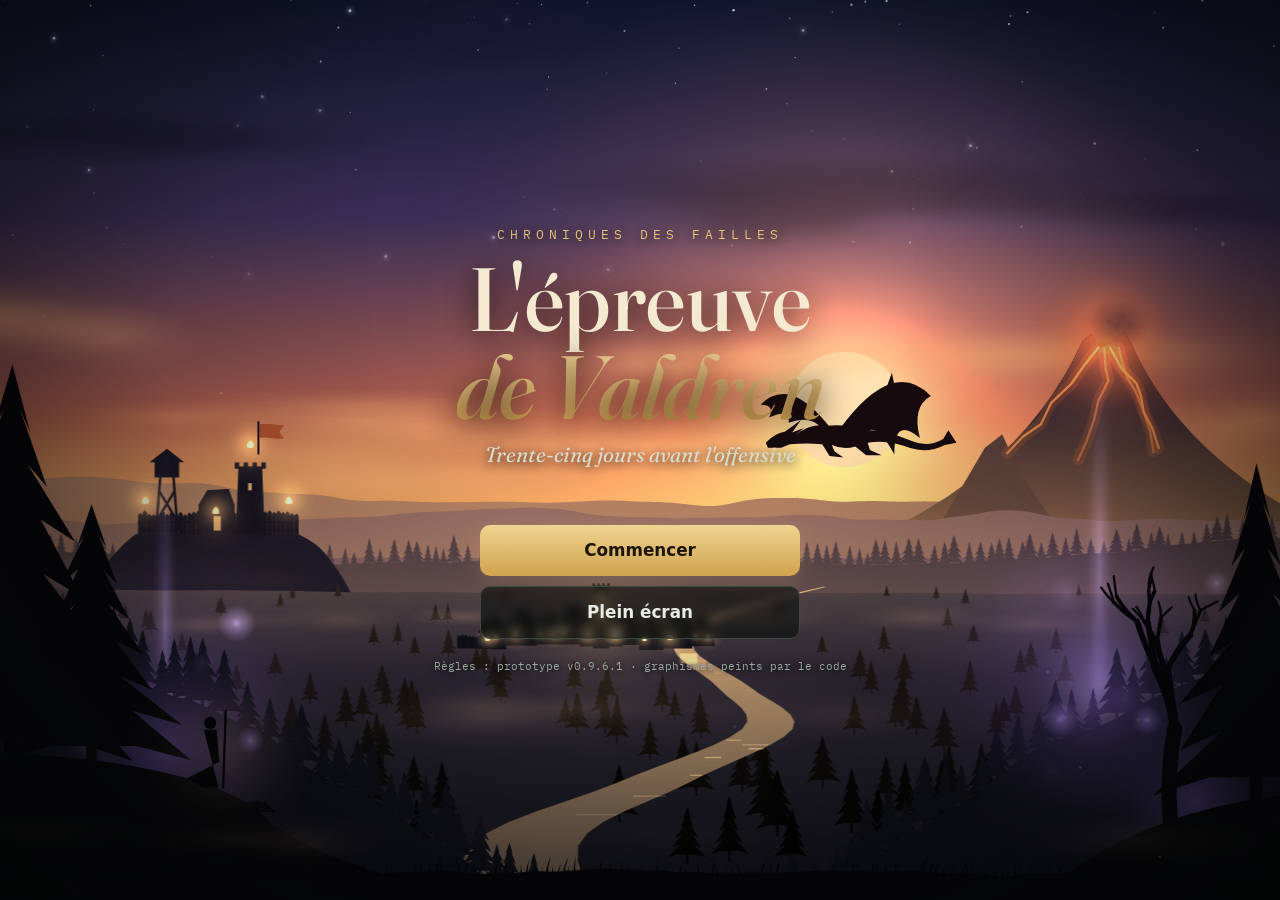
==== commit 2a71117a: "Jeu jouable de bout en bout : carte, combats mis en scène, récit, PWA Co-Authored-By: Claude Fable 5" ====
--- a/index.html
+++ b/index.html
@@ -31,6 +31,7 @@
   --ombre:0 18px 50px rgba(0,0,0,.55), 0 2px 0 rgba(255,255,255,.03) inset;
 }
 *{box-sizing:border-box}
+[hidden]{display:none!important}
 html,body{height:100%;margin:0;overflow:hidden;background:var(--bg);overscroll-behavior:none;-webkit-text-size-adjust:100%}
 body{font-family:var(--body);color:var(--fg);font-size:15px;line-height:1.48;-webkit-tap-highlight-color:transparent}
 #jeu{position:fixed;inset:0;overflow:hidden;user-select:none;-webkit-user-select:none;touch-action:manipulation}
@@ -124,7 +125,7 @@
 .act .t{font-weight:600;line-height:1.25}
 .act .d{grid-column:1/-1;font-size:.84rem;color:var(--muted);line-height:1.38}
 .act .d:empty{display:none}
-.act .c{font-family:var(--mono);font-size:.68rem;color:var(--gold);text-align:right;opacity:.9;max-width:150px}
+.act .c{font-family:var(--mono);font-size:.68rem;color:var(--gold);text-align:right;opacity:.9;max-width:58vw;white-space:nowrap;overflow:hidden;text-overflow:ellipsis}
 .act .c:empty{display:none}
 .btn{background:linear-gradient(180deg,#f0d491,#cfa24e);color:#1a1508;border:0;border-radius:10px;padding:11px 22px;font-weight:600;min-height:44px;box-shadow:0 6px 18px rgba(227,194,122,.18)}
 .btn:hover{filter:brightness(1.07)}.btn:active{transform:scale(.97)}.btn:disabled{opacity:.4;cursor:not-allowed}
@@ -207,6 +208,7 @@
 
 /* ---------- messages volants ---------- */
 #toasts{position:absolute;z-index:50;top:calc(var(--hud) + var(--sat) + 6px);left:50%;transform:translateX(-50%);width:min(94%,520px);display:flex;flex-direction:column;gap:6px;pointer-events:none}
+.f-paysage.m-recit #toasts,.f-paysage.m-carte.lieu-ouvert #toasts{left:max(14px,var(--sal));transform:none;width:min(42%,440px);top:calc(var(--hud) + var(--sat) + 70px)}
 .toast{pointer-events:auto;background:rgba(10,15,13,.94);border:1px solid var(--line2);border-left:3px solid var(--gold);border-radius:10px;padding:8px 12px;font-size:.86rem;box-shadow:0 10px 30px rgba(0,0,0,.5);animation:toast-in .35s cubic-bezier(.2,.8,.2,1) both}
 .toast.rum{border-left-color:var(--steel);color:#cfe6f5}.toast.good{border-left-color:var(--ok)}.toast.bad{border-left-color:var(--bad)}.toast.nuit{border-left-color:var(--night)}.toast.info{border-left-color:var(--gold)}
 .toast.sort{animation:toast-out .4s ease both}
@@ -237,6 +239,120 @@
 .t-pied{font-family:var(--mono);font-size:.66rem;color:#9aa89f;margin-top:10px;text-shadow:0 1px 6px #000}
 
 @media(prefers-reduced-motion:reduce){*{animation-duration:.01s!important;transition-duration:.01s!important}}
+
+/* ---------- carte du monde ---------- */
+#carte-ui{position:absolute;inset:0;z-index:10;display:none;pointer-events:none}
+.m-carte #carte-ui{display:block}
+#carte-pins{position:absolute;inset:0}
+.pin{position:absolute;transform:translate(-50%,-112%);pointer-events:auto;background:none;border:0;padding:0;display:flex;flex-direction:column;align-items:center;gap:3px;--c:var(--gold);text-shadow:0 2px 8px #000,0 0 3px #000;transition:transform .15s}
+.pin.t-ok{--c:var(--ok)}.pin.t-ember{--c:var(--ember)}.pin.t-steel{--c:var(--steel)}.pin.t-night{--c:var(--night)}
+.pin .med{position:relative;width:clamp(46px,7.4vmin,64px);height:clamp(46px,7.4vmin,64px);border-radius:50%;display:grid;place-items:center;color:var(--c);
+  background:radial-gradient(circle at 35% 28%,#26332c,#0c1310 72%);border:2px solid var(--c);box-shadow:0 0 0 3px rgba(8,12,10,.85),0 8px 22px rgba(0,0,0,.6),0 0 22px color-mix(in srgb,var(--c) 35%,transparent)}
+.pin .med .ic{width:52%;height:52%;stroke-width:1.5}
+.pin .med::after{content:"";position:absolute;inset:-7px;border-radius:50%;border:1px solid var(--c);opacity:0;animation:pouls 2.6s ease-out infinite}
+.pin.vide .med{filter:saturate(.3) brightness(.75)}.pin.vide .med::after{display:none}
+.pin .nom{font-family:var(--display);font-size:clamp(.92rem,2.2vmin,1.15rem);line-height:1.1;color:#f3ead4;white-space:nowrap}
+.pin .sous{font-family:var(--mono);font-size:.6rem;letter-spacing:.1em;text-transform:uppercase;color:var(--c);white-space:nowrap;max-width:44vw;overflow:hidden;text-overflow:ellipsis}
+.pin:hover{transform:translate(-50%,-112%) scale(1.07)}.pin:active{transform:translate(-50%,-112%) scale(.96)}
+.pin.actif .med{background:radial-gradient(circle at 35% 28%,color-mix(in srgb,var(--c) 55%,#1a2019),#0c1310 80%);color:#fff}
+@keyframes pouls{0%{transform:scale(.82);opacity:.75}100%{transform:scale(1.35);opacity:0}}
+.pion{position:absolute;width:14px;height:14px;margin:-34px 0 0 30px;border-radius:50% 50% 50% 0;transform:rotate(-45deg);background:var(--gold);box-shadow:0 0 0 2px #0b100e,0 4px 10px #000;display:none}
+#carte-alertes{position:absolute;left:max(10px,var(--sal));top:calc(var(--hud) + var(--sat) + 6px);width:min(64%,430px);display:flex;flex-direction:column;gap:6px;pointer-events:auto}
+.alerte{font-size:.82rem;line-height:1.35;padding:7px 11px;border-radius:10px;border:1px solid var(--bad);border-left-width:3px;background:rgba(40,16,13,.9);display:-webkit-box;-webkit-line-clamp:2;-webkit-box-orient:vertical;overflow:hidden;cursor:pointer;backdrop-filter:blur(6px);-webkit-backdrop-filter:blur(6px)}
+.alerte.ouverte{-webkit-line-clamp:unset;display:block}
+.alerte[style*="gold"],.alerte.or{border-color:var(--gold);background:rgba(44,36,14,.9)}
+.f-portrait #carte-alertes{width:auto;right:10px}
+.f-portrait.lieu-ouvert #carte-alertes,.f-portrait.lieu-ouvert #carte-pistes{display:none}
+#carte-pistes{position:absolute;left:max(10px,var(--sal));bottom:max(12px,var(--sab));display:flex;flex-wrap:wrap;gap:7px;pointer-events:auto;max-width:min(92%,640px)}
+.piste{display:inline-flex;align-items:center;gap:7px;min-height:40px;padding:0 13px 0 10px;border-radius:20px;border:1px solid var(--line2);background:var(--verre);color:var(--fg);font-size:.86rem;backdrop-filter:blur(6px);-webkit-backdrop-filter:blur(6px)}
+.piste .ic{width:17px;height:17px;color:var(--gold)}.piste:hover,.piste.actif{border-color:var(--gold)}
+.f-paysage.lieu-ouvert #carte-pistes{max-width:44%}
+
+/* ---------- combat ---------- */
+#combat-ui{position:absolute;inset:0;z-index:15;display:none;pointer-events:none}
+.m-combat #combat-ui{display:block}
+#c-duel{position:absolute;top:calc(var(--hud) + var(--sat) + 2px);left:max(10px,var(--sal));right:max(10px,var(--sar));display:grid;grid-template-columns:1fr auto 1fr;gap:10px;align-items:start;max-width:1180px;margin:0 auto}
+.plaque{background:var(--verre);border:1px solid var(--line2);border-radius:12px;padding:8px 12px;display:flex;flex-direction:column;gap:5px;min-width:0;backdrop-filter:blur(8px);-webkit-backdrop-filter:blur(8px);box-shadow:0 8px 24px rgba(0,0,0,.4)}
+.plaque.h{border-left:3px solid var(--ok)}.plaque.e{border-right:3px solid var(--ember)}
+.plaque.e .p-nom{flex-direction:row-reverse}.plaque.e .p-bas{flex-direction:row-reverse}.plaque.e .jauge{transform:scaleX(-1)}
+.p-nom{display:flex;align-items:center;gap:8px;min-width:0}
+.p-nom b{font-family:var(--display);font-weight:500;font-size:clamp(.95rem,2.4vmin,1.2rem);line-height:1.15;white-space:nowrap;overflow:hidden;text-overflow:ellipsis;min-width:0}
+.p-arme{font-family:var(--mono);font-size:.66rem;letter-spacing:.08em;text-transform:uppercase;color:var(--muted)}
+.plaque .jauge{height:10px;border-radius:5px;background:#1c2722;box-shadow:0 0 0 1px #0008 inset}
+.plaque .jauge i{transition:width .45s cubic-bezier(.2,.8,.2,1)}
+.jauge.foe i{background:linear-gradient(90deg,#b7493a,#f09a6c)}
+.p-bas{display:flex;align-items:center;justify-content:space-between;gap:8px;font-size:.76rem;color:var(--muted);min-height:20px}
+.p-etats{display:flex;gap:4px;flex-wrap:wrap;justify-content:flex-end;min-width:0}.plaque.e .p-etats{justify-content:flex-start}
+.p-etats .pill{font-size:.62rem;padding:1px 7px}
+.tour{display:flex;flex-direction:column;align-items:center;justify-content:center;width:46px;height:46px;border-radius:50%;background:var(--verre);border:1px solid #7d6532;margin-top:4px}
+.tour span{font-family:var(--mono);font-size:.5rem;letter-spacing:.14em;text-transform:uppercase;color:var(--muted);line-height:1}.tour b{font-family:var(--display);font-size:1.15rem;line-height:1.1;color:var(--gold);font-weight:500}
+#c-lecture{position:absolute;right:max(10px,var(--sar));display:flex;flex-direction:column;align-items:flex-end;gap:5px;max-width:min(60%,400px);top:calc(var(--hud) + var(--sat) + 92px)}
+.bulle{display:flex;align-items:center;gap:9px;padding:7px 12px 7px 9px;border-radius:12px;background:rgba(10,15,13,.92);border:1px solid var(--line2);box-shadow:0 8px 22px rgba(0,0,0,.45)}
+.bulle .ic{width:26px;height:26px;color:var(--muted)}
+.bulle b{display:block;font-size:.9rem;font-weight:600;line-height:1.2}.bulle span{display:block;font-size:.74rem;color:var(--muted);line-height:1.25}
+.bulle.vu{border-color:var(--mid)}.bulle.vu .ic,.bulle.vu b{color:var(--mid)}
+.bulle.i-lourd{border-color:var(--ember);animation:alarme 1s ease-in-out infinite}.bulle.i-lourd .ic,.bulle.i-lourd b{color:var(--ember)}
+.bulle.i-brise{border-color:var(--bad)}.bulle.i-brise .ic,.bulle.i-brise b{color:var(--bad)}
+.bulle.i-feinte{border-color:var(--night)}.bulle.i-feinte .ic,.bulle.i-feinte b{color:var(--night)}
+.bulle.i-garde{border-color:var(--steel)}.bulle.i-garde .ic,.bulle.i-garde b{color:var(--steel)}
+@keyframes alarme{50%{box-shadow:0 0 0 4px rgba(232,130,90,.22),0 8px 22px rgba(0,0,0,.45)}}
+#c-lecture .note{font-size:.76rem;line-height:1.3;color:#c9d2cb;background:rgba(10,15,13,.85);border:1px dashed var(--line2);border-radius:10px;padding:6px 10px;text-align:right}
+#c-lecture .note b{color:var(--mid)}#c-lecture .note span{display:block}
+#c-bas{position:absolute;left:50%;transform:translateX(-50%);bottom:0;width:min(100%,940px);padding:0 max(10px,var(--sar)) max(10px,var(--sab)) max(10px,var(--sal));display:flex;flex-direction:column;gap:7px;pointer-events:auto}
+#c-journal{max-height:5.6em;overflow-y:auto;padding:7px 12px;border-radius:12px;background:rgba(8,12,10,.82);border:1px solid var(--line);font-size:.88rem;line-height:1.4;backdrop-filter:blur(6px);-webkit-backdrop-filter:blur(6px);display:flex;flex-direction:column;gap:1px}
+#c-journal:empty{display:none}
+#c-journal p{color:#c3ccc5}#c-journal .you{color:var(--gold)}#c-journal .them{color:var(--ember)}#c-journal .tell{color:var(--mid);font-weight:600}#c-journal .good{color:var(--ok)}#c-journal .ally{color:var(--steel)}#c-journal .muted{color:var(--muted)}
+.joue #c-journal p.dernier{animation:monte .25s ease both}
+#c-cmd{display:flex;flex-direction:column;gap:7px;background:linear-gradient(180deg,rgba(16,24,20,.94),rgba(8,12,10,.97));border:1px solid var(--line2);border-radius:16px;padding:9px;box-shadow:var(--ombre)}
+.cmd-p{display:grid;gap:7px;grid-template-columns:repeat(4,1fr)}
+.cmd-p.n3{grid-template-columns:repeat(3,1fr)}.cmd-p.n2{grid-template-columns:repeat(2,1fr)}.cmd-p.n1{grid-template-columns:1fr}
+.cmd-s{display:grid;gap:6px;grid-template-columns:repeat(auto-fit,minmax(150px,1fr))}
+.cmd-s.seul{grid-template-columns:1fr}
+.cmd{position:relative;text-align:left;border-radius:12px;border:1px solid var(--line);background:linear-gradient(180deg,#1b2721,#121a16);padding:9px 10px 9px 44px;min-height:58px;display:flex;flex-direction:column;justify-content:center;gap:1px;transition:border-color .12s,transform .08s,opacity .2s;--c:var(--gold);overflow:hidden}
+.cmd .ic{position:absolute;left:10px;top:50%;margin-top:-13px;width:26px;height:26px;color:var(--c)}
+.cmd .t{font-weight:600;line-height:1.2}
+.cmd .d{font-size:.74rem;color:var(--muted);line-height:1.3;display:-webkit-box;-webkit-line-clamp:2;-webkit-box-orient:vertical;overflow:hidden}
+.cmd .c{position:absolute;right:8px;top:6px;font-family:var(--mono);font-size:.62rem;color:var(--c)}
+.cmd:hover:not(:disabled){border-color:var(--c)}.cmd:active:not(:disabled){transform:scale(.97)}
+.cmd:disabled{opacity:.45;cursor:default}
+.cmd.k-att{--c:var(--gold)}.cmd.k-def{--c:var(--steel)}.cmd.k-esq{--c:var(--ok)}.cmd.k-obs{--c:var(--night)}
+.cmd.k-desespere,.cmd.k-braise,.cmd.k-fl,.cmd.k-achever,.cmd.k-barrer,.cmd.k-surprise{--c:var(--ember)}.cmd.k-fuir,.cmd.k-retirer,.cmd.k-laisser{--c:var(--muted)}.cmd.k-baume,.cmd.k-tisane,.cmd.k-epargner{--c:var(--ok)}
+.f-paysage:not(.f-bas) .cmd.p .d{-webkit-line-clamp:3}
+.cmd.s{min-height:44px;padding:6px 10px 6px 38px}.cmd.s .ic{width:20px;height:20px;margin-top:-10px}.cmd.s .d{-webkit-line-clamp:1}.cmd.s .t{font-size:.9rem;padding-right:46px}
+.cmd.choix .d{-webkit-line-clamp:4}
+.cmd.p::after{content:"";position:absolute;left:0;right:0;bottom:0;height:2px;background:var(--c);opacity:.5}
+.joue #c-cmd{opacity:.55}
+.duel-annonce{position:absolute;left:0;right:0;top:34%;display:flex;flex-direction:column;align-items:center;gap:2px;text-align:center;pointer-events:none;animation:annonce 2.3s ease both;text-shadow:0 3px 18px #000,0 0 4px #000}
+.duel-annonce span{font-family:var(--mono);font-size:.7rem;letter-spacing:.2em;text-transform:uppercase;color:var(--gold)}
+.duel-annonce b{font-family:var(--display);font-weight:500;font-size:clamp(1.6rem,6vw,3.2rem);line-height:1.05;color:#f6ecd6;padding:0 14px}
+.duel-annonce i{font-family:var(--mono);font-style:normal;font-size:.8rem;color:var(--ember)}
+@keyframes annonce{0%{opacity:0;transform:scale(1.12)}14%{opacity:1;transform:none}74%{opacity:1}100%{opacity:0;transform:translateY(-8px)}}
+
+/* téléphone tenu droit : la scène en haut, les commandes en bas */
+.f-portrait #c-duel{grid-template-columns:1fr 1fr;gap:6px;top:calc(34px + var(--sat) + 8px)}
+.f-portrait .tour{position:absolute;left:50%;top:-6px;margin-left:-17px;width:34px;height:34px;z-index:2}.f-portrait .tour span{display:none}.f-portrait .tour b{font-size:1rem}
+.f-portrait .plaque{padding:6px 9px;gap:4px;border-radius:10px}.f-portrait .p-arme{display:none}
+.f-portrait .p-nom .pill{font-size:.6rem;padding:0 6px;flex:none}
+.f-portrait .p-nom b{font-size:.86rem;white-space:normal;display:-webkit-box;-webkit-line-clamp:2;-webkit-box-orient:vertical;line-height:1.1}
+.f-portrait .p-nom{min-height:30px}
+.f-portrait #c-lecture .note{font-size:.7rem;padding:4px 8px}
+.f-portrait .cmd.p .d{-webkit-line-clamp:3}
+.f-portrait #c-lecture{top:calc(34px + var(--sat) + 86px);max-width:72%}
+.f-portrait .bulle{padding:5px 10px 5px 7px}.f-portrait .bulle .ic{width:22px;height:22px}.f-portrait .bulle b{font-size:.82rem}.f-portrait .bulle span{font-size:.7rem}
+.f-portrait #c-bas{padding:0 0 0;gap:5px}
+.f-portrait #c-journal{margin:0 8px;max-height:4.3em;font-size:.82rem;padding:6px 10px}
+.f-portrait #c-cmd{border-radius:18px 18px 0 0;border-bottom:0;border-left:0;border-right:0;padding:9px 9px calc(9px + var(--sab));max-height:46vh;overflow-y:auto}
+.f-portrait .cmd-p{grid-template-columns:1fr 1fr}.f-portrait .cmd-p.n3{grid-template-columns:1fr 1fr 1fr}.f-portrait .cmd-p.n1{grid-template-columns:1fr}
+.f-portrait .cmd-s{grid-template-columns:1fr 1fr}.f-portrait .cmd-s.seul{grid-template-columns:1fr}
+.f-portrait .cmd{min-height:56px}.f-portrait .cmd.s{min-height:42px}
+.f-portrait .cmd-p.n3 .cmd{padding:30px 6px 7px;text-align:center;align-items:center}.f-portrait .cmd-p.n3 .cmd .ic{left:50%;top:7px;margin:0 0 0 -11px;width:22px;height:22px}.f-portrait .cmd-p.n3 .cmd .d{display:none}
+/* téléphone couché : commandes en colonne à droite */
+.f-bas #c-bas{left:auto;right:0;top:calc(var(--hud) + var(--sat) + 60px);bottom:0;transform:none;width:min(46%,380px);justify-content:flex-end;padding:0 max(8px,var(--sar)) max(6px,var(--sab)) 0}
+.f-bas #c-cmd{overflow-y:auto;min-height:0;padding:7px}.f-bas .cmd-p{grid-template-columns:1fr 1fr}.f-bas .cmd-s{grid-template-columns:1fr 1fr}
+.f-bas .cmd{min-height:44px;padding:6px 8px 6px 38px}.f-bas .cmd .ic{width:22px;height:22px;margin-top:-11px}.f-bas .cmd .d{-webkit-line-clamp:1}
+.f-bas #c-journal{max-height:3.2em;font-size:.8rem}
+.f-bas #c-lecture{right:auto;left:max(10px,var(--sal));align-items:flex-start;top:calc(var(--hud) + var(--sat) + 78px);max-width:40%}.f-bas #c-lecture .note{text-align:left}
+.f-bas #c-duel{grid-template-columns:1fr auto 1fr}.f-bas .plaque{padding:5px 10px;gap:3px}.f-bas .tour{width:36px;height:36px}.f-bas .tour span{display:none}
 
 </style>
 </head>
@@ -3216,8 +3332,8 @@
 
   // ---------- fabrique ----------
   // safe = {x,y,w,h} : fenêtre utile. Renvoie B avec B.items, la liste ordonnée à composer.
-  function creer(cle, W, H, safe, nuit) { const M = Math.round(Math.max(W, H) * .035);
-    const B = { cle, W, H, M, s: safe, nuit: !!nuit, r: rng(cle + (nuit ? "/n" : "/j")), items: [], x0: -M, x1: W + M, U: safe.h / 100,
+  function creer(cle, W, H, safe, nuit, donnees) { const M = Math.round(Math.max(W, H) * .035);
+    const B = { cle, donnees, W, H, M, s: safe, nuit: !!nuit, r: rng(cle + (nuit ? "/n" : "/j")), items: [], x0: -M, x1: W + M, U: safe.h / 100,
       X: u => safe.x + u * safe.w, Y: v => safe.y + v * safe.h, sol: safe.y + safe.h * .9, lum: { col: "#ffd9a0", dir: 1, amb: "#2a2a2a", brume: "#b9c9c4" },
       couche(p) { const c = G.mk(W + 2 * M, H), ctx = c.getContext("2d"); ctx.translate(M, 0); B.items.push({ c, p }); return ctx; },
       dyn(p, draw) { B.items.push({ p, draw }); },
@@ -3549,6 +3665,237 @@
     G.fog(ctx, x0, x1, Y(.9), Uu * 6, c.brume, n ? .12 : .15, 29, 12);
     B.part(1, "cendre", { x: x0, y: 0, w: L, h: Y(1) }, { n: 54, col: n ? "#8d8088" : "#cfc6ba", scale: Uu / 7.2 });
     B.part(1, "braise", { x: X(.55), y: Y(.45), w: X(1.02) - X(.55), h: Y(.92) - Y(.45) }, { n: n ? 16 : 9, scale: Uu / 7.2 });
+  };
+
+  // plafond de caverne : bord inférieur fractal. o = {freq, jag, arc (voûte plus basse sur les bords), breche: {x, l}}. Renvoie y(x).
+  function plafond(ctx, B, v, amp, seed, fill, o = {}) { const Uu = B.U, pts = [], pas = 3, xm = B.X(.5), dm = (B.x1 - B.x0) / 2; ctx.beginPath(); ctx.moveTo(B.x0, -Uu * 16);
+    for (let x = B.x0; x <= B.x1 + pas; x += pas) { let y = B.Y(v) + (fbm1(x / (Uu * (o.freq || 40)), seed, 4) - .5) * 2 * amp * Uu + (fbm1(x / (Uu * 5), seed + 91, 2) - .5) * (o.jag || 0) * Uu;
+      if (o.arc) y += (x > xm && o.arcD != null ? o.arcD : o.arc) * Uu * Math.pow((x - xm) / dm, 2);
+      if (o.breche) { const d = (x - o.breche.x) / o.breche.l; y -= Math.exp(-d * d * d * d) * (y + Uu * 16); }
+      pts.push([x, y]); ctx.lineTo(x, y); }
+    ctx.lineTo(B.x1 + pas, -Uu * 16); ctx.closePath(); ctx.fillStyle = fill; ctx.fill();
+    return x => pts[clamp(Math.round((x - B.x0) / pas), 0, pts.length - 1)][1]; }
+  // pic de roche : stalagmite (h > 0) ou stalactite (h < 0)
+  const pic = (ctx, x, y, w, h, col, dx = 0) => { ctx.fillStyle = col; ctx.beginPath(); ctx.moveTo(x - w, y); ctx.quadraticCurveTo(x - w * .3, y - h * .35, x + dx, y - h); ctx.quadraticCurveTo(x + w * .35, y - h * .35, x + w, y); ctx.closePath(); ctx.fill(); };
+
+  // ---------- L'antre du dragon ----------
+  // La moitié droite du plan moyen reste vide et lumineuse : c'est là que se tient la bête.
+  D.antre = B => { const n = B.nuit, Uu = B.U, X = B.X, Y = B.Y, x0 = B.x0, x1 = B.x1, L = x1 - x0;
+    const c = n ? { fond: "#08060a", fond2: "#22151b", lueur: "#7c3c2a", roc: "#0e0a0d", roc2: "#2c1b1f", sol: "#130c0e", pre: "#030203", brume: "#84483a", rai: "#a9c8ff", ciel: "#16264a", or: "#b8954e", or2: "#4c3a22" }
+                : { fond: "#0d0907", fond2: "#2c1b12", lueur: "#8c5432", roc: "#120d0b", roc2: "#35241a", sol: "#17100c", pre: "#040302", brume: "#9a6844", rai: "#ffe6b0", ciel: "#f3e2b4", or: "#d6ab52", or2: "#5e4520" };
+    B.lum = { col: n ? "#b9d0ff" : "#ffdca0", dir: -1, amb: n ? "#2a1416" : "#3a2010", brume: c.brume };
+    const bx = X(.27), bl = Uu * 8, yS = Y(.875);
+    // le fond de la grotte : pénombre chaude, le ciel par la brèche du toit
+    let ctx = B.couche(0); ctx.fillStyle = G.lin(ctx, 0, 0, 0, Y(.9), [[0, c.fond], [.45, c.fond2], [1, c.lueur]]); ctx.fillRect(x0, 0, L, B.H);
+    ctx.fillStyle = G.lin(ctx, 0, 0, 0, Y(.1), [[0, c.ciel], [1, mixc(c.ciel, c.fond2, .35)]]); ctx.beginPath(); ctx.ellipse(bx, 0, bl * 2.2, Y(.1), 0, 0, TAU); ctx.fill();
+    if (n) { G.stars(ctx, bx - bl * 1.8, 0, bx + bl * 1.8, Y(.12), 16, 5, "#dfe8ff"); G.astre(ctx, bx + Uu * 1.5, Y(.045), Uu * 2, "#eef3ff", "#8fb1ff", true); } else G.glow(ctx, bx, 0, Uu * 13, "#fff6d8", .5);
+    G.glow(ctx, X(.68), Y(.62), Uu * 78, P.braise, n ? .28 : .24); G.glow(ctx, X(.76), Y(.76), Uu * 42, P.feu, n ? .2 : .17); G.glow(ctx, X(.18), Y(.8), Uu * 42, P.or, .1);
+    B.dyn(0, (x, t) => G.glow(x, X(.74), Y(.74), Uu * (34 + Math.sin(t * .7) * 3), P.feu2, (n ? .1 : .07) * (.7 + .3 * Math.sin(t * 1.6) * Math.sin(t * .53))));
+    // parois et concrétions du fond, pâlies par la lueur : hautes à gauche, basses à droite
+    ctx = B.couche(.12); const lo = mixc(c.roc2, c.lueur, .5), rc = rng("a-col");
+    const yP1 = plafond(ctx, B, .2, 4, 11, lo, { jag: 1.5, arc: 12, arcD: 5, breche: { x: bx + Uu, l: bl * 1.15 } });
+    stalactites(ctx, x0, x1, yP1, Uu * 11, lo, rc, Math.round(L / (Uu * 7)));
+    [[.02, 40, 5.5], [.11, 24, 3.6], [.19, 12, 2.6], [.4, 8, 2.2], [.475, 15, 2.8], [.57, 6, 2], [.66, 4, 1.8], [.8, 5, 2.2], [.985, 34, 5.5]].forEach(([u, h, w]) => pic(ctx, X(u), Y(.87), Uu * w, Uu * h, lo, rc.r(-1, 1) * Uu));
+    pic(ctx, X(.02), yP1(X(.02)) - Uu, Uu * 5, -Uu * 22, lo); pic(ctx, X(.985), yP1(X(.985)) - Uu, Uu * 5, -Uu * 20, lo);
+    nappe(ctx, B, Y(.4), Y(.98), c.brume, n ? .26 : .3, .75);
+    // la voûte et sa brèche, le rai de lumière
+    ctx = B.couche(.3); const rv = rng("a-voute"), cv = G.lin(ctx, 0, 0, 0, Y(.42), [[0, c.roc], [1, mixc(c.roc, c.roc2, .8)]]);
+    const yP2 = plafond(ctx, B, .09, 4, 23, cv, { jag: 2, arc: 15, arcD: 6, breche: { x: bx, l: bl } });
+    stalactites(ctx, x0, X(.17), yP2, Uu * 20, cv, rv, 5); stalactites(ctx, X(.36), X(.62), yP2, Uu * 8, cv, rv, 6); stalactites(ctx, X(.62), x1, yP2, Uu * 7, cv, rv, 8);
+    G.shafts(ctx, bx, -Uu * 3, yS + Uu * 5, bl * 1.8, c.rai, n ? .26 : .3, 7, 7, -.1);
+    ovale(ctx, bx + yS * .1, yS - Uu * .5, Uu * 16, Uu * 3.4, c.rai, n ? .3 : .34);
+    B.part(.3, "poussiere", { x: bx - bl, y: Y(.05), w: bl * 3.4, h: yS - Y(.05) }, { n: 24, col: c.rai });
+    // le trésor : un amas d'or à gauche, qui s'étale en nappe basse vers la droite
+    ctx = B.couche(.5); const ro = rng("a-or"), et = [];
+    const prof = x => yS - Uu * (19 * Math.exp(-Math.pow((x - X(.07)) / (Uu * 26), 2)) + 6 * Math.exp(-Math.pow((x - X(.41)) / (Uu * 11), 2)) + 4 * Math.exp(-Math.pow((x - X(.97)) / (Uu * 15), 2)) + 1.5 + (fbm1(x / (Uu * 7), 41, 3) - .5) * 2.2);
+    // objets à demi enfouis (dessinés avant l'or, qui recouvre leur pied)
+    const co = mixc(c.roc, c.or2, .4); ctx.strokeStyle = co; ctx.fillStyle = co; ctx.lineCap = "round";
+    const epee = (x, h, a) => { ctx.save(); ctx.translate(x, prof(x) + Uu); ctx.rotate(a); ctx.lineWidth = Uu * .55; ctx.beginPath(); ctx.moveTo(0, 0); ctx.lineTo(0, -h * .76); ctx.stroke(); ctx.lineWidth = Uu * .4; ctx.beginPath(); ctx.moveTo(0, -h * .76); ctx.lineTo(0, -h); ctx.moveTo(-h * .15, -h * .76); ctx.lineTo(h * .15, -h * .76); ctx.stroke(); ctx.beginPath(); ctx.arc(0, -h * 1.03, Uu * .5, 0, TAU); ctx.fill(); ctx.restore(); };
+    epee(X(.045), Uu * 9, .2); epee(X(.165), Uu * 7.5, -.28); epee(X(.4), Uu * 6.5, .14);
+    ctx.save(); ctx.translate(X(.1), prof(X(.1)) + Uu * .5); ctx.rotate(-.16); ctx.fillRect(-Uu * 3.4, -Uu * 3.4, Uu * 6.8, Uu * 4); ctx.beginPath(); ctx.ellipse(0, -Uu * 3.4, Uu * 3.4, Uu * 1.7, 0, Math.PI, TAU); ctx.fill(); ctx.restore();
+    ctx.beginPath(); ctx.arc(X(.215), prof(X(.215)) - Uu * .6, Uu * 2.6, 0, TAU); ctx.fill();
+    ctx.save(); ctx.translate(X(.03), prof(X(.03)) + Uu); ctx.rotate(-.1); ctx.lineWidth = Uu * .4; ctx.beginPath(); ctx.moveTo(0, 0); ctx.lineTo(0, -Uu * 17); ctx.stroke(); ctx.beginPath(); ctx.moveTo(0, -Uu * 16.6); ctx.lineTo(Uu * 6, -Uu * 15.4); ctx.lineTo(Uu * 3.4, -Uu * 14); ctx.lineTo(Uu * 5.4, -Uu * 12.4); ctx.lineTo(0, -Uu * 12); ctx.closePath(); ctx.fill(); ctx.restore();
+    const tas = () => { ctx.beginPath(); ctx.moveTo(x0, B.H); for (let x = x0; x <= x1 + 3; x += 3) ctx.lineTo(x, prof(x)); ctx.lineTo(x1 + 3, B.H); ctx.closePath(); };
+    tas(); ctx.fillStyle = G.lin(ctx, 0, yS - Uu * 20, 0, yS + Uu * 3, [[0, c.or], [.5, mixc(c.or, c.or2, .55)], [1, c.or2]]); ctx.fill();
+    ctx.save(); tas(); ctx.clip();
+    for (let i = 0; i < 560; i++) { const x = lerp(x0, x1, ro()), ys = prof(x), k = Math.pow(ro(), 1.5), y = ys + Uu * .2 + k * (yS + Uu * 2 - ys), cl = ro() < .45;
+      ctx.fillStyle = cl ? rgba(mix(c.or, "#fff3c0", .35), ro.r(.25, .7)) : rgba(c.or2, ro.r(.3, .75)); ctx.beginPath(); ctx.ellipse(x, y, Uu * ro.r(.3, .62), Uu * ro.r(.12, .24), ro.r(-.4, .4), 0, TAU); ctx.fill();
+      if (cl && k < .5 && et.length < 30 && ro() < .2) et.push([x, y, ro.r(.7, 1.6), ro.r(0, TAU)]); }
+    ctx.strokeStyle = rgba(mix(c.or, "#fff3c0", .4), .55); ctx.lineWidth = Math.max(1, Uu * .22); ctx.beginPath(); for (let x = x0; x <= x1 + 3; x += 3) ctx.lineTo(x, prof(x) + Uu * .1); ctx.stroke();
+    ovale(ctx, bx + yS * .1, prof(bx + yS * .1) + Uu * 2, Uu * 15, Uu * 6, c.rai, n ? .3 : .36); ctx.restore();
+    ovale(ctx, X(.1), yS - Uu * 9, Uu * 34, Uu * 13, P.or, n ? .07 : .1);
+    const cos = mixc(P.os, c.fond2, .5); cotes(ctx, X(.5), yS + Uu * .4, Uu * 9, Uu * 3.6, cos, ro, 6); crane(ctx, X(.575), yS + Uu * .6, Uu * 3.2, cos, 1);
+    // scintillements : une trentaine de pièces qui accrochent la lumière, chacune à son rythme
+    B.dyn(.5, (x, t) => { const tile = G.glowTile("#fff1c4"); x.save(); x.globalCompositeOperation = "lighter"; x.fillStyle = "#fff8dc";
+      for (let i = 0; i < et.length; i++) { const e = et[i], a = Math.pow(Math.max(0, Math.sin(t * e[2] + e[3])), 8); if (a < .04) continue; const d = Uu * (.9 + 1.5 * a);
+        x.globalAlpha = a * .8; x.drawImage(tile, e[0] - d / 2, e[1] - d / 2, d, d); x.fillRect(e[0] - d * .6, e[1] - .5, d * 1.2, 1); x.fillRect(e[0] - .5, e[1] - d * .6, 1, d * 1.2); } x.restore(); });
+    // le sol de roche, semé de pièces
+    ctx = B.couche(.7); terre(ctx, B, .868, 1, 61, [[0, mixc(c.sol, c.lueur, .55)], [.25, mixc(c.sol, c.lueur, .14)], [1, mixc(c.sol, "#000", .5)]], 1.6, .4);
+    const rs = rng("a-sol"); for (let i = 0; i < 80; i++) { const k = rs(), cl = rs() < .4; ctx.fillStyle = cl ? rgba(mix(c.or, "#fff3c0", .2), rs.r(.3, .7)) : rgba(mix(c.or, c.or2, .6), rs.r(.4, .8)); ctx.beginPath(); ctx.ellipse(lerp(x0, x1, rs()), lerp(Y(.885), Y(.99), k), Uu * rs.r(.35, .6) * (.8 + k * .6), Uu * rs.r(.12, .2) * (.8 + k * .6), rs.r(-.3, .3), 0, TAU); ctx.fill(); }
+    ovale(ctx, bx + yS * .1 + Uu * 2, Y(.9), Uu * 15, Uu * 2.6, c.rai, n ? .16 : .2);
+    B.sol = Y(.9);
+    B.acteurs();
+    // premier plan : concrétions noires dans les coins, braises qui montent
+    ctx = B.couche(1); const rp = rng("a-pre"), yB = Y(1);
+    const yP3 = plafond(ctx, B, -.03, 2.5, 37, c.pre, { jag: 2, arc: 17, arcD: 9 });
+    stalactites(ctx, x0, X(.12), yP3, Uu * 30, c.pre, rp, 4); stalactites(ctx, X(.94), x1, yP3, Uu * 15, c.pre, rp, 3); stalactites(ctx, X(.12), X(.94), yP3, Uu * 6, c.pre, rp, 10);
+    pic(ctx, x0 + Uu * 3, yB + Uu, Uu * 5, Uu * 30, c.pre, Uu); pic(ctx, x0 + Uu * 10, yB + Uu, Uu * 3.4, Uu * 15, c.pre); pic(ctx, x1 - Uu * 3, yB + Uu, Uu * 5, Uu * 25, c.pre, -Uu); pic(ctx, x1 - Uu * 10, yB + Uu, Uu * 3, Uu * 12, c.pre);
+    O.rochers(ctx, x0, x1, yB + Uu, Uu * 3.6, c.pre, rp, 12);
+    socle(ctx, B, c.pre);
+    B.part(1, "braise", { x: X(.3), y: Y(.5), w: X(1.02) - X(.3), h: Y(.96) - Y(.5) }, { n: 26, scale: Uu / 7.2 });
+  };
+
+  // bois de cerf : deux merrains et leurs andouillers
+  function bois(ctx, x, y, s, col) { [-1, 1].forEach(k => { const m = []; for (let i = 0; i <= 10; i++) { const q = i / 10; m.push([x + k * s * (.1 + .68 * Math.sin(q * 2)), y - s * 1.25 * q]); }
+    G.trait(ctx, m, s * .085, s * .03, col);
+    [[2, .44], [4, .4], [6, .32], [8, .2]].forEach(([i, l]) => { const a = m[i]; G.trait(ctx, courbe(a, [a[0] + k * s * .07, a[1] - s * l * .5], [a[0] - k * s * .07, a[1] - s * l], 6), s * .05, s * .014, col); }); }); }
+  // la chose qui veille entre les arbres : épaules étroites, tête longue, grands bois (s = hauteur d'épaule)
+  function veilleur(ctx, x, y, s, col) { ctx.fillStyle = col; ctx.beginPath(); ctx.moveTo(x - s * .5, y); ctx.quadraticCurveTo(x - s * .46, y - s * .78, x - s * .12, y - s * .92); ctx.lineTo(x - s * .09, y - s * 1.12);
+    ctx.quadraticCurveTo(x - s * .15, y - s * 1.3, x, y - s * 1.36); ctx.quadraticCurveTo(x + s * .15, y - s * 1.3, x + s * .09, y - s * 1.12); ctx.lineTo(x + s * .12, y - s * .92); ctx.quadraticCurveTo(x + s * .46, y - s * .78, x + s * .5, y); ctx.closePath(); ctx.fill();
+    bois(ctx, x, y - s * 1.3, s * .62, col); }
+
+  // ---------- Campement dans les bois noirs ----------
+  D.camp = B => { const n = B.nuit, Uu = B.U, X = B.X, Y = B.Y, x0 = B.x0, x1 = B.x1, L = x1 - x0;
+    const c = n ? { haut: "#04070b", milieu: "#0b1720", bas: "#1d3242", f1: "#162a3a", f2: "#0d1a26", f3: "#060c13", sol: "#090f13", pre: "#020405", brume: "#4d6d86", feu: P.feu }
+                : { haut: "#5a656d", milieu: "#96a1a4", bas: "#cdd5d1", f1: "#8f9c9e", f2: "#566469", f3: "#27333a", sol: "#20292c", pre: "#090e0f", brume: "#d3dbd7", feu: "#ffc27a" };
+    B.lum = { col: n ? "#ffb870" : "#e2eaee", dir: -1, amb: n ? "#0f1b27" : "#2b3538", brume: n ? "#5f6670" : c.brume };
+    const fx = X(.18), fy = Y(.878), kf = n ? 1 : .5;   // le feu : à l'aube, il n'en reste qu'une petite flamme
+    let ctx = O.ciel(B, { haut: c.haut, milieu: c.milieu, bas: c.bas, astre: n ? [.6, .15, 2.4] : null, astreCol: "#e6eefc", halo: "#7f9fd0", nuages: false, horizon: .8 });
+    G.glow(ctx, X(.58), Y(.32), Uu * 62, n ? "#6f93b4" : "#f2f6f3", n ? .16 : .3);
+    // rideaux d'arbres ; trou : zone où l'on ne plante rien
+    const rideau = (p, col, yb, pas, seed, wk, trou) => { const cx = B.couche(p), rr = rng(seed);
+      for (let x = x0 - Uu * 4; x < x1 + Uu * 4; x += Uu * rr.r(pas * .6, pas * 1.5)) { const w = Uu * rr.r(wk * .6, wk * 1.4), yy = Y(yb) + rr.r(-1, 1) * Uu, pe = rr.r(-.03, .03); if (trou && Math.abs(x - trou[0]) < trou[1]) continue; O.tronc(cx, x, -Uu * 4, yy, w, col, rr, pe); }
+      for (let x = x0; x < x1; x += Uu * rr.r(6, 12)) { G.blob(cx, x, Y(rr.r(-.05, .07)), Uu * rr.r(9, 16), Uu * rr.r(5, 9), rr.i(1, 999), .3, 18); cx.fillStyle = col; cx.fill(); } return cx; };
+    const vx = X(.525), vy = Y(.775);
+    ctx = rideau(.1, mixc(c.f1, c.bas, .4), .76, 8, "k1" + n, 1.6, [vx, Uu * 3]); O.voile(ctx, B, 0, Y(.84), c.brume, n ? .22 : .34);
+    // très loin entre les troncs : deux grands bois noirs au-dessus des fougères
+    veilleur(ctx, vx, vy, Uu * 8.5, mixc(c.f2, c.bas, n ? .2 : .3));
+    if (n) { const e = Math.max(1, Uu * .16); ctx.fillStyle = rgba("#cfe0ff", .45); ctx.fillRect(vx - Uu * .55, vy - Uu * 10.3, e, e); ctx.fillRect(vx + Uu * .4, vy - Uu * 10.3, e, e); }
+    fougeres(ctx, x0, x1, Y(.782), Uu * 4.6, mixc(c.f2, c.bas, n ? .22 : .34), rng("k-f1"), Math.round(L / (Uu * 4)));
+    ctx = rideau(.22, mixc(c.f2, c.bas, .14), .79, 13, "k2" + n, 2.8, [vx, Uu * 8]); fougeres(ctx, x0, x1, Y(.803), Uu * 5, mixc(c.f2, c.bas, .08), rng("k-f2"), Math.round(L / (Uu * 7)));
+    O.voile(ctx, B, Y(.3), Y(.86), c.brume, n ? .16 : .26);
+    // les fûts massifs de la clairière, éclairés du côté du feu
+    ctx = B.couche(.4); const gros = [[-.005, 13, .02], [.41, 8.5, -.015], [.995, 15, -.02], [.62, 5.5, .02], [.885, 6.5, 0]];
+    const futs = (k, col) => gros.forEach(([u, w, pe], i) => O.tronc(ctx, X(u) + k * (X(u) > fx ? 1 : -1) * Uu * w * .2, -Uu * 6, Y(.838), Uu * w, col, rng("k-g" + i), pe));
+    futs(0, c.f3); ctx.globalCompositeOperation = "source-atop"; ctx.fillStyle = G.rad(ctx, fx, fy - Uu * 4, 0, Uu * 62, [[0, rgba(c.feu, n ? .7 : .22)], [.4, rgba(P.feu2, n ? .26 : .08)], [1, rgba(P.feu2, 0)]]); ctx.fillRect(x0, 0, L, B.H);
+    futs(1, c.f3); ctx.globalCompositeOperation = "source-over";
+    const rk = rng("k-cime"); ctx.fillStyle = c.f3; for (let x = x0; x < x1; x += Uu * rk.r(7, 13)) { G.blob(ctx, x, Y(rk.r(-.07, .03)), Uu * rk.r(10, 17), Uu * rk.r(5, 9), rk.i(1, 999), .3, 18); ctx.fill(); }
+    ctx.strokeStyle = c.f3; ctx.lineCap = "round"; membre(ctx, X(.41) + Uu * 3, Y(.2), Uu * 13, -.35, Uu * 1.3, rng("k-b1"), 3, { tors: 1 }, []); membre(ctx, X(.62) - Uu * 2, Y(.3), Uu * 10, Math.PI + .3, Uu * 1, rng("k-b2"), 3, { tors: 1 }, []);
+    // le sol de la clairière et le bivouac
+    ctx = B.couche(.6); terre(ctx, B, .838, 1.6, 15, [[0, mixc(c.sol, c.bas, .2)], [.3, c.sol], [1, mixc(c.sol, "#000", .6)]], 1.2);
+    O.herbe(ctx, x0, x1, Y(.842), Uu * 2.4, mixc(c.sol, c.bas, .12), rng("k-h"), 1);
+    fougeres(ctx, X(.32), x1, Y(.848), Uu * 4.4, mixc(c.f3, c.sol, .4), rng("k-f3"), Math.round(L / (Uu * 16)));
+    // l'abri : une toile tendue sur une perche
+    const tx0 = X(.04), tx1 = X(.14), ty = Y(.864), th = Math.min(Uu * 11, (tx1 - tx0) * .62), txa = lerp(tx0, tx1, .42);
+    ctx.fillStyle = c.f3; ctx.beginPath(); ctx.moveTo(tx0, ty); ctx.lineTo(txa, ty - th); ctx.lineTo(tx1, ty); ctx.closePath(); ctx.fill();
+    ctx.strokeStyle = c.f3; ctx.lineWidth = Uu * .45; ctx.beginPath(); ctx.moveTo(txa - th * .14, ty - th * 1.16); ctx.lineTo(tx1 + Uu * 1.2, ty + Uu * .4); ctx.stroke();
+    ctx.fillStyle = mixc(c.f3, c.sol, .5); ctx.beginPath(); ctx.moveTo(txa + Uu * .6, ty); ctx.lineTo(txa + Uu * .2, ty - th * .62); ctx.lineTo(tx1 - Uu * 2.4, ty); ctx.closePath(); ctx.fill();
+    ctx.save(); ctx.globalCompositeOperation = "lighter"; ctx.strokeStyle = rgba(c.feu, .5 * kf); ctx.lineWidth = Math.max(1, Uu * .3); ctx.beginPath(); ctx.moveTo(txa, ty - th); ctx.lineTo(tx1, ty); ctx.stroke(); ctx.restore();
+    // le foyer : pierres, bûches croisées, trépied et marmite
+    O.rochers(ctx, fx - Uu * 3.6, fx + Uu * 3.6, fy + Uu * .7, Uu * 1.3, c.f3, rng("k-foyer"), 6);
+    ctx.strokeStyle = c.f3; ctx.lineWidth = Uu * .9; ctx.beginPath(); ctx.moveTo(fx - Uu * 3, fy); ctx.lineTo(fx + Uu * 1.6, fy - Uu * 1.8); ctx.moveTo(fx + Uu * 3, fy); ctx.lineTo(fx - Uu * 1.6, fy - Uu * 1.8); ctx.stroke();
+    ctx.lineWidth = Math.max(1, Uu * .3); ctx.beginPath(); ctx.moveTo(fx - Uu * 4.6, fy + Uu * .6); ctx.lineTo(fx + Uu * .3, fy - Uu * 10.4); ctx.moveTo(fx + Uu * 4.6, fy + Uu * .6); ctx.lineTo(fx - Uu * .3, fy - Uu * 10.4); ctx.moveTo(fx, fy - Uu * 9.8); ctx.lineTo(fx, fy - Uu * 6.2); ctx.stroke();
+    ctx.fillStyle = c.f3; ctx.beginPath(); ctx.ellipse(fx, fy - Uu * 5.2, Uu * 1.5, Uu * 1.2, 0, 0, TAU); ctx.fill();
+    ovale(ctx, fx, fy + Uu, Uu * 32, Uu * 5, c.feu, .26 * kf);
+    G.fog(ctx, x0, x1, Y(.825), Uu * 7, c.brume, n ? .13 : .2, 8, 14);
+    B.dyn(.6, (x, t) => { const fl = .8 + .2 * Math.sin(t * 9) * Math.sin(t * 5.3); ovale(x, fx, fy, Uu * 34, Uu * 7, c.feu, .13 * kf * fl); G.glow(x, fx, fy - Uu * 5, Uu * 26, P.feu2, .1 * kf * fl); G.flamme(x, fx, fy, Uu * (n ? 8 : 4), t, 3); });
+    B.part(.6, "braise", { x: fx - Uu * 2, y: fy - Uu * 16, w: Uu * 4, h: Uu * 15 }, { n: n ? 14 : 6, scale: Uu / 7.2 });
+    B.part(.6, "fumee", { x: fx - Uu, y: fy - Uu * 22, w: Uu * 2, h: Uu * 14 }, { n: 6, col: n ? "#39434f" : "#aab2b4", scale: Uu * .14 });
+    B.part(.6, "brume", { x: x0, y: Y(.7), w: L, h: Uu * 14 }, { n: 6, col: c.brume, scale: Uu * .09 });
+    B.sol = Y(.9);
+    B.acteurs();
+    // premier plan : deux troncs noirs, fougères, une branche basse
+    ctx = B.couche(1); const rp = rng("k-pre"), yB = Y(1);
+    O.tronc(ctx, x0 + Uu * 2, -Uu * 6, yB + Uu * 3, Uu * 11, c.pre, rp, .02); O.tronc(ctx, x1 - Uu, -Uu * 6, yB + Uu * 4, Uu * 13, c.pre, rp, -.03);
+    ctx.strokeStyle = c.pre; ctx.lineCap = "round"; membre(ctx, x1 - Uu * 5, Y(.16), Uu * 16, Math.PI + .25, Uu * 1.8, rng("k-b3"), 4, { tors: 1 }, []);
+    fougeres(ctx, x0, X(.2), yB + Uu, Uu * 13, c.pre, rp, 5); fougeres(ctx, X(.8), x1, yB + Uu, Uu * 13, c.pre, rp, 5); fougeres(ctx, X(.2), X(.8), yB + Uu, Uu * 6, c.pre, rp, Math.round(L / (Uu * 14)));
+    O.herbe(ctx, x0, x1, yB + Uu, Uu * 6, c.pre, rp, .6);
+    socle(ctx, B, c.pre);
+    if (n) B.part(1, "luciole", { x: X(.3), y: Y(.3), w: X(1) - X(.3), h: Y(.9) - Y(.3) }, { n: 10 });
+    B.part(1, "feuille", { x: x0, y: 0, w: L, h: Y(1) }, { n: 4, col: n ? "#2c4250" : "#5e6a66" });
+  };
+
+  // vieux moulin à vent : tour évasée, calotte, galerie, queue d'orientation, appentis. Renvoie {moyeu, fen}.
+  function moulin(ctx, x, y, h, col) { const wb = h * .21, wt = h * .13, hc = h * .8; ctx.fillStyle = col; ctx.strokeStyle = col;
+    ctx.beginPath(); ctx.moveTo(x - wb, y + 2); ctx.lineTo(x - wt, y - hc); ctx.lineTo(x + wt, y - hc); ctx.lineTo(x + wb, y + 2); ctx.closePath(); ctx.fill();
+    ctx.beginPath(); ctx.moveTo(x - wt * 1.25, y - hc + h * .012); ctx.quadraticCurveTo(x - wt * 1.1, y - hc - h * .16, x + wt * .1, y - h); ctx.quadraticCurveTo(x + wt * 1.15, y - hc - h * .12, x + wt * 1.3, y - hc + h * .012); ctx.closePath(); ctx.fill();
+    const yg = y - hc * .4, wg = wb * .86 + (wb - wt) * .1; ctx.fillRect(x - wg * 1.12, yg, wg * 2.24, h * .018); ctx.fillRect(x - wg * 1.12, yg - h * .05, wg * 2.24, h * .01); for (let i = 0; i <= 7; i++) ctx.fillRect(x - wg * 1.12 + i * wg * 2.24 / 7 - h * .004, yg - h * .05, h * .008, h * .05);
+    ctx.lineWidth = h * .014; ctx.lineCap = "round"; ctx.beginPath(); ctx.moveTo(x + wt, y - hc - h * .04); ctx.lineTo(x + wb * 2.3, y - h * .02); ctx.stroke();
+    ctx.beginPath(); ctx.moveTo(x - wb * 2.3, y + 2); ctx.lineTo(x - wb * 2.3, y - h * .13); ctx.lineTo(x - wb * 1.5, y - h * .22); ctx.lineTo(x - wb * .7, y - h * .15); ctx.lineTo(x - wb * .7, y + 2); ctx.closePath(); ctx.fill();
+    return { moyeu: [x - wt * .1, y - hc - h * .05], fen: [x + wt * .15, y - hc * .64, h * .036, h * .062] }; }
+  // les quatre ailes : vergues, lattis, lambeaux de toile ; l'une est brisée
+  function ailes(ctx, x, y, R, ang, col) { ctx.save(); ctx.translate(x, y); ctx.rotate(ang); ctx.strokeStyle = col; ctx.fillStyle = col; ctx.lineCap = "butt";
+    for (let i = 0; i < 4; i++) { ctx.rotate(Math.PI / 2); const Rl = i === 2 ? R * .64 : R, w = R * .2;
+      ctx.lineWidth = R * .036; ctx.beginPath(); ctx.moveTo(0, 0); ctx.lineTo(Rl, 0); ctx.stroke();
+      ctx.lineWidth = Math.max(.8, R * .013); ctx.beginPath(); ctx.moveTo(R * .22, w * .5); ctx.lineTo(Rl, w * .5); ctx.moveTo(R * .22, w); ctx.lineTo(Rl, w); for (let d = R * .22; d <= Rl + .1; d += R * .078) { ctx.moveTo(d, 0); ctx.lineTo(d, w); } ctx.stroke();
+      if (i % 2 === 0) { ctx.globalAlpha = .5; ctx.fillRect(R * .3, 0, (Rl - R * .3) * .6, w); ctx.globalAlpha = 1; } }
+    ctx.beginPath(); ctx.arc(0, 0, R * .055, 0, TAU); ctx.fill(); ctx.restore(); }
+  const borne = (ctx, x, y, w, h, col) => { ctx.fillStyle = col; ctx.beginPath(); ctx.moveTo(x - w, y + 2); ctx.lineTo(x - w * .9, y - h * .7); ctx.quadraticCurveTo(x - w * .1, y - h * 1.14, x + w * .8, y - h * .72); ctx.lineTo(x + w, y + 2); ctx.closePath(); ctx.fill(); };
+
+  // ---------- Route du nord et vieux moulin ----------
+  D.route = B => { const n = B.nuit, Uu = B.U, X = B.X, Y = B.Y, x0 = B.x0, x1 = B.x1, L = x1 - x0, uv = q => q.map(([u, v]) => [X(u), Y(v)]);
+    const c = n ? { haut: "#060a14", milieu: "#111d33", bas: "#2a3c58", loin: "#1a2940", ch1: "#17263b", ch2: "#101b2b", haie: "#0a121c", bati: "#070c14", sol: "#0a1018", chemin: "#34465f", pre: "#03060a", brume: "#5f7fa6", feu: "#ffb766" }
+                : { haut: "#36434c", milieu: "#989277", bas: "#edc98a", loin: "#7e8a88", ch1: "#9a9060", ch2: "#5f6142", haie: "#2c3a30", bati: "#1c2222", sol: "#2a2b1f", chemin: "#bfa574", pre: "#0b100c", brume: "#ecd6a2", feu: "#ffc37a" };
+    B.lum = { col: n ? P.lune : "#ffdca4", dir: -1, amb: n ? "#162238" : "#3a3224", brume: c.brume };
+    let ctx = O.ciel(B, { haut: c.haut, milieu: c.milieu, bas: c.bas, astre: n ? [.2, .17, 3.2] : [.17, .4, 4.4], astreCol: n ? "#eef3ff" : "#fff0cf", halo: n ? "#8fb1ff" : "#ffcf8a", nuageCol: n ? "#40557a" : "#f6dfb4", nuageA: n ? .2 : .28, nuagesN: 8, horizon: .64, seed: 4 });
+    // lointains : collines, et la palissade du fort sur sa hauteur
+    ctx = B.couche(.1);
+    G.ridge(ctx, { x0, x1, y: Y(.55), amp: Uu * 8, freq: .7, seed: 17, bottom: B.H, fill: mixc(c.loin, c.bas, .5), jag: Uu });
+    const hx = X(.84), hy = Y(.5), rf = rng("r-fort"), cfb = mixc(c.loin, c.bati, .4);
+    O.palissade(ctx, hx - Uu * 7.5, hx + Uu * 8.5, hy + Uu * .5, Uu * 2.6, cfb, rf, Uu * .55); O.tour(ctx, hx + Uu * 3, hy + Uu * .5, Uu * 1.7, Uu * 5.6, cfb, rf, { creneaux: true }); O.tour(ctx, hx - Uu * 5, hy + Uu * .5, Uu * 1.3, Uu * 3.8, cfb, rf, { fleche: 1 });
+    ctx.fillStyle = mixc(c.loin, c.bas, .3); ctx.beginPath(); ctx.moveTo(hx - Uu * 36, B.H); ctx.lineTo(hx - Uu * 36, Y(.66)); ctx.quadraticCurveTo(hx - Uu * 13, hy - Uu, hx - Uu * 8, hy); ctx.lineTo(hx + Uu * 9, hy + Uu * .4); ctx.quadraticCurveTo(hx + Uu * 16, hy + Uu * 2, hx + Uu * 42, Y(.66)); ctx.lineTo(hx + Uu * 42, B.H); ctx.closePath(); ctx.fill();
+    G.glow(ctx, hx + Uu * 3, hy - Uu * 3.4, Uu * 1.8, c.feu, n ? .8 : .3);
+    G.ridge(ctx, { x0, x1, y: Y(.615), amp: Uu * 3.4, freq: 1.3, seed: 23, bottom: B.H, fill: mixc(c.loin, c.ch1, .5) });
+    O.voile(ctx, B, Y(.4), Y(.7), c.brume, n ? .22 : .36);
+    // les champs : bandes, haies, arbres isolés, sillons
+    ctx = B.couche(.25); const rh = rng("r-haies"), ch = mixc(c.haie, c.bas, .34);
+    G.ridge(ctx, { x0, x1, y: Y(.655), amp: Uu * 2.2, freq: 1.2, seed: 31, bottom: B.H, fill: G.lin(ctx, 0, Y(.63), 0, Y(.8), [[0, mixc(c.ch1, c.bas, .3)], [1, mixc(c.ch1, c.ch2, .5)]]) });
+    haie(ctx, x0, X(.36), Y(.668), Uu * 1.7, ch, rh); haie(ctx, X(.63), x1, Y(.674), Uu * 1.8, ch, rh);
+    [[.07, 9], [.31, 6.5], [.68, 7.5], [.955, 10]].forEach(([u, h]) => O.feuillu(ctx, X(u), Y(.674), Uu * h, ch, rh));
+    ctx.strokeStyle = rgba(c.ch2, n ? .3 : .22); ctx.lineWidth = Math.max(1, Uu * .14); ctx.beginPath(); for (let i = -16; i <= 16; i++) { ctx.moveTo(X(.5) + i * Uu * 3.4, Y(.69)); ctx.lineTo(X(.5) + i * Uu * 13, Y(.8)); } ctx.stroke();
+    G.ridge(ctx, { x0, x1, y: Y(.725), amp: Uu * 1.8, freq: 1.5, seed: 37, bottom: B.H, fill: G.lin(ctx, 0, Y(.71), 0, Y(.84), [[0, mixc(c.ch1, c.ch2, .55)], [1, c.ch2]]) });
+    haie(ctx, X(.08), X(.3), Y(.735), Uu * 2.2, mixc(c.haie, c.bas, .22), rh); haie(ctx, X(.74), X(.97), Y(.738), Uu * 2.2, mixc(c.haie, c.bas, .22), rh);
+    nappe(ctx, B, Y(.58), Y(.82), c.brume, n ? .2 : .28);
+    // la butte du moulin
+    ctx = B.couche(.4); const mx = X(.5), my = Y(.708), cm = mixc(c.bati, c.bas, .08), ck = mixc(c.ch2, c.haie, .5);
+    ctx.fillStyle = G.lin(ctx, 0, my - Uu, 0, Y(.86), [[0, mixc(ck, c.bas, .14)], [1, ck]]); ctx.beginPath(); ctx.moveTo(x0, B.H);
+    for (let x = x0; x <= x1 + 4; x += 4) { const d = (x - mx) / (Uu * 26); ctx.lineTo(x, Y(.775) - Uu * 7.6 * Math.exp(-d * d) + (fbm1(x / (Uu * 9), 53, 3) - .5) * Uu * 1.4); } ctx.lineTo(x1 + 4, B.H); ctx.closePath(); ctx.fill();
+    ruban(ctx, lisse(uv([[.46, .805], [.425, .775], [.49, .742], [.497, .712]]), 7), Uu * 3.4, Uu * .9, mixc(c.chemin, ck, .4));
+    const rm = rng("r-moulin"); cloture(ctx, mx - Uu * 19, mx - Uu * 9, my + Uu * 2.2, Uu * 2.2, cm, rm, Uu * 2.8); cloture(ctx, mx + Uu * 9, mx + Uu * 20, my + Uu * 2.4, Uu * 2.2, cm, rm, Uu * 2.8);
+    const Mo = moulin(ctx, mx, my, Uu * 30, cm);
+    if (n) { ctx.save(); ctx.globalCompositeOperation = "lighter"; O.lueursFenetres(ctx, [Mo.fen], c.feu, .95); ctx.restore(); } else { ctx.fillStyle = rgba("#000", .4); ctx.fillRect(Mo.fen[0] - Mo.fen[2] / 2, Mo.fen[1] - Mo.fen[3] / 2, Mo.fen[2], Mo.fen[3]); }
+    nappe(ctx, B, Y(.67), Y(.86), c.brume, n ? .16 : .22);
+    // les ailes tournent à peine ; des corbeaux tournent au-dessus ; la lanterne tremble à la fenêtre
+    B.dyn(.4, (x, t) => { ailes(x, Mo.moyeu[0], Mo.moyeu[1], Uu * 13.5, .35 + t * .045, cm); if (n) G.glow(x, Mo.fen[0], Mo.fen[1], Uu * (4.4 + .6 * Math.sin(t * 5.1) * Math.sin(t * 1.7)), c.feu, .24);
+      for (let i = 0; i < 3; i++) { const a = t * (.22 + i * .05) + i * 2.3; oiseau(x, mx + Math.cos(a) * Uu * (17 + i * 5), Y(.27 + i * .04) + Math.sin(a * 1.3) * Uu * 2.5, Uu * (1.1 + i * .2), cm, Math.sin(t * 5 + i * 2), Math.cos(a) * .15); } });
+    // le champ proche : le chemin qui serpente vers la butte, clôtures, borne
+    ctx = B.couche(.6); terre(ctx, B, .795, 1.4, 61, [[0, mixc(c.ch2, c.bas, .22)], [.35, mixc(c.ch2, c.sol, .5)], [1, c.sol]], 1.1);
+    const cch = mixc(c.chemin, c.ch2, n ? .55 : .4), ccl = mixc(c.bati, c.bas, .12), rc = rng("r-clot");
+    ruban(ctx, lisse(uv([[.412, .885], [.412, .852], [.47, .832], [.4, .814], [.46, .798]]), 7), Uu * 11, Uu * 3, cch);
+    const t1 = cloture(ctx, x0, X(.33), Y(.815), Uu * 3, ccl, rc); cloture(ctx, X(.56), x1, Y(.818), Uu * 3, ccl, rc);
+    if (t1[2]) corbeau(ctx, t1[2][0], t1[2][1], Uu * 1.1, ccl, 1);
+    borne(ctx, X(.535), Y(.838), Uu * 1.1, Uu * 2.6, mixc(c.sol, c.bas, .3));
+    haie(ctx, x0, X(.06), Y(.825), Uu * 6, mixc(c.haie, c.bas, .06), rc); haie(ctx, X(.94), x1, Y(.825), Uu * 7, mixc(c.haie, c.bas, .06), rc);
+    G.fog(ctx, x0, x1, Y(.8), Uu * 6, c.brume, n ? .16 : .22, 14, 14);
+    // la route où l'on se tient : terre battue, ornières, bas-côtés d'herbe
+    ctx = B.couche(.78); terre(ctx, B, .852, 1.2, 67, [[0, mixc(c.sol, c.bas, .14)], [.3, c.sol], [1, mixc(c.sol, "#000", .55)]], 1.4);
+    const cr = mixc(c.chemin, c.sol, n ? .55 : .5), bord = (v, s) => { const q = []; for (let x = x0; x <= x1 + 8; x += 8) q.push([x, Y(v) + (fbm1(x / (Uu * 12), s, 3) - .5) * Uu * 1.4]); return q; };
+    const b1 = bord(.876, 71), b2 = bord(.962, 72); ctx.fillStyle = G.lin(ctx, 0, Y(.87), 0, Y(.97), [[0, cr], [1, mixc(c.chemin, c.sol, .72)]]); ctx.beginPath(); b1.forEach((q, i) => i ? ctx.lineTo(q[0], q[1]) : ctx.moveTo(q[0], q[1])); b2.reverse().forEach(q => ctx.lineTo(q[0], q[1])); ctx.closePath(); ctx.fill();
+    // l'embranchement vers le moulin : un évasement fondu dans la route
+    const xc = X(.412); ctx.beginPath(); ctx.moveTo(xc - Uu * 17, Y(.886)); ctx.quadraticCurveTo(xc - Uu * 7, Y(.878), xc - Uu * 6, Y(.846)); ctx.lineTo(xc + Uu * 6, Y(.846)); ctx.quadraticCurveTo(xc + Uu * 7, Y(.878), xc + Uu * 17, Y(.886)); ctx.closePath(); ctx.fill();
+    ctx.strokeStyle = rgba(c.sol, .45); ctx.lineWidth = Math.max(1, Uu * .35); [.905, .938].forEach((v, k) => { ctx.beginPath(); bord(v, 73 + k).forEach((q, i) => i ? ctx.lineTo(q[0], q[1]) : ctx.moveTo(q[0], q[1])); ctx.stroke(); });
+    const rhb = rng("r-h"); O.herbe(ctx, x0, xc - Uu * 8, Y(.858), Uu * 2.2, mixc(c.sol, c.bas, .1), rhb, .9); O.herbe(ctx, xc + Uu * 8, x1, Y(.858), Uu * 2.2, mixc(c.sol, c.bas, .1), rhb, .9);
+    B.sol = Y(.9);
+    B.acteurs();
+    // premier plan : la clôture et son corbeau, la borne, l'herbe haute
+    ctx = B.couche(1); const rp = rng("r-pre"), yB = Y(1);
+    const tp = cloture(ctx, x0 - Uu * 2, X(.15), yB + Uu, Uu * 13, c.pre, rp, Uu * 9), perche = tp.reduce((a, q) => Math.abs(q[0] - X(.08)) < Math.abs(a[0] - X(.08)) ? q : a, tp[0]); corbeau(ctx, perche[0], perche[1] - Uu * .3, Uu * 2.6, c.pre, 1);
+    borne(ctx, X(.91), yB + Uu, Uu * 3.2, Uu * 9, c.pre); haie(ctx, X(.95), x1 + Uu * 6, yB + Uu, Uu * 8, c.pre, rp);
+    O.herbe(ctx, x0, x1, yB + Uu, Uu * 7, c.pre, rp, .7);
+    socle(ctx, B, c.pre);
+    G.fog(ctx, x0, x1, Y(.9), Uu * 6, c.brume, n ? .1 : .15, 31, 12);
+    B.part(1, n ? "luciole" : "poussiere", { x: x0, y: Y(.4), w: L, h: Y(.95) - Y(.4) }, { n: n ? 18 : 30 });
+    if (!n) B.part(1, "feuille", { x: x0, y: 0, w: L, h: Y(1) }, { n: 6, col: "#b9853d" });
   };
 })();
 
@@ -4009,6 +4356,189 @@
     flammes(B, 1, fp);
     B.part(1, "poussiere", { x: B.X(.05), y: B.Y(.15), w: B.s.w * .6, h: B.Y(.9) - B.Y(.15) }, { n: 26, col: n ? "#c9d8ff" : "#fff1c4", scale: Uu / 7.5 });
   };
+
+  // ====================================================================================================
+  // Écran-titre : la vallée de Valdren au crépuscule, vue d'un promontoire. Le fort à gauche, le village au bord
+  // de la rivière, la Crête de cendre qui rougeoie à droite, le dragon qui plane devant l'astre, les Failles aux bords.
+  // dragon en vol plané, vu de trois quarts : deux ailes déployées, cou tendu vers la gauche, longue queue. bat : battement (-1 à 1)
+  function dragon(ctx, x, y, s, bat, col) { ctx.save(); ctx.translate(x, y); ctx.scale(s, s); ctx.fillStyle = col;
+    const aile = (sx, L, f, ox, bx, d2, d3, by) => { const wx = ox + sx * L * .56, wy = -L * .52 - f * .65, t1 = [ox + sx * L, -L * .36 - f], t2 = [ox + sx * L * .88, L * d2 - f * .7], t3 = [ox + sx * L * .6, L * d3 - f * .4];
+      ctx.beginPath(); ctx.moveTo(ox, -.9); ctx.quadraticCurveTo(ox + sx * L * .3, -L * .46 - f * .3, wx, wy); ctx.quadraticCurveTo(lerp(wx, t1[0], .55), wy - L * .07, t1[0], t1[1]);
+      ctx.quadraticCurveTo(lerp(wx, t2[0], .72), lerp(wy, t2[1], .42), t2[0], t2[1]); ctx.quadraticCurveTo(lerp(wx, t3[0], .78), lerp(wy, t3[1], .46), t3[0], t3[1]); ctx.quadraticCurveTo(lerp(wx, bx, .62), lerp(wy, by, .6), bx, by); ctx.closePath(); ctx.fill();
+      ctx.beginPath(); ctx.moveTo(wx - sx * .5, wy + .3); ctx.lineTo(wx + sx * .15, wy - 1.5); ctx.lineTo(wx + sx * .55, wy + .35); ctx.closePath(); ctx.fill(); };
+    aile(-1, 9.6, bat * 1.1, -1.7, -3, -.2, -.15, -1); aile(1, 12.4, bat * 1.4, -.5, 2.6, .08, .24, .3);
+    ctx.beginPath(); ctx.moveTo(-10.6, 1); ctx.quadraticCurveTo(-9.4, -.3, -8, -.5); ctx.lineTo(-5.8, -2.1); ctx.lineTo(-7, -.4); ctx.lineTo(-5.4, -1); ctx.lineTo(-6.5, -.1);
+    ctx.quadraticCurveTo(-4.4, -1.7, -2.2, -1.3); ctx.quadraticCurveTo(0, -1.6, 2.4, -.8); ctx.quadraticCurveTo(6, -.7, 9.4, .8); ctx.quadraticCurveTo(11.6, 1.7, 13.6, .5); ctx.lineTo(14.3, -.7); ctx.lineTo(15.4, 1); ctx.lineTo(13.8, 1.3);
+    ctx.quadraticCurveTo(11.5, 2.5, 9, 1.7); ctx.quadraticCurveTo(6, .5, 3.3, 1); ctx.lineTo(3.6, 2); ctx.lineTo(5.2, 2.7); ctx.lineTo(3.1, 2.7); ctx.lineTo(1.6, 1.5); ctx.quadraticCurveTo(0, 2, -1.6, 1.3); ctx.lineTo(-1.2, 2.2); ctx.lineTo(0, 3); ctx.lineTo(-1.9, 2.8); ctx.lineTo(-2.9, 1.2);
+    ctx.quadraticCurveTo(-5, 1, -7.3, 1.2); ctx.lineTo(-8.5, 1.7); ctx.lineTo(-10.3, 1.7); ctx.closePath(); ctx.fill(); ctx.restore(); }
+
+  D.titre = B => { const n = B.nuit, Uu = B.U, X = B.X, Y = B.Y, kk = B.s.w / (Uu * 178), k = clamp(kk, .42, 1.1), S = Uu * k, F = Uu * clamp(kk, .55, 1), A = Uu * lerp(k, 1, .5), fq = w => 400 / (S * w);
+    const c = n ? { haut: "#03050d", milieu: "#0b1430", bas: "#26365f", hor: "#50608e", loin: "#1c2a4c", crete: "#121a30", col: "#0e1629", val: "#0c1424", pre: "#020308", brume: "#7088ba", eau: "#a6bdf0", astre: "#eef3ff", halo: "#8fb1ff", dragon: "#04060e", feu: "#ffb766" }
+                : { haut: "#0f142c", milieu: "#3a2e55", bas: "#ae5e4c", hor: "#f2ab62", loin: "#5e4862", crete: "#34242f", col: "#2b2439", val: "#1d1d2e", pre: "#06050a", brume: "#dba88c", eau: "#ffcb8c", astre: "#ffe4b4", halo: "#ff9a58", dragon: "#170b0f", feu: "#ffc37a" };
+    B.lum = { col: n ? P.lune : "#ffb880", dir: 1, amb: n ? "#141c36" : "#2a1c2c", brume: c.brume };
+    // ciel de crépuscule : indigo, violet, braise à l'horizon ; l'astre bas, à droite du centre
+    let ctx = B.couche(0); const yH = Y(.58), ax = X(.66), ay = Y(.455), ar = S * (n ? 7 : 8);
+    ctx.fillStyle = G.lin(ctx, 0, 0, 0, yH, [[0, c.haut], [.42, c.milieu], [.8, c.bas], [1, c.hor]]); ctx.fillRect(B.x0, 0, B.x1 - B.x0, B.H);
+    G.stars(ctx, B.x0, 0, B.x1, yH * (n ? .9 : .62), Math.round((B.x1 - B.x0) * yH / (n ? 3800 : 8000)), 21, "#e6e9ff");
+    O.nuages(ctx, B, Y(.0), Y(.26), n ? "#060a16" : "#191630", .42, 6, 73);
+    G.glow(ctx, ax, ay, S * 64, c.halo, n ? .2 : .42); G.astre(ctx, ax, ay, ar, c.astre, c.halo, n);
+    O.nuages(ctx, B, Y(.36), Y(.55), n ? "#42548a" : "#ffb478", n ? .15 : .24, 8, 71);
+    // lointains et Crête de cendre
+    ctx = B.couche(.06);
+    G.ridge(ctx, { x0: B.x0, x1: B.x1, y: Y(.535), amp: A * 6, freq: fq(110), seed: 51, bottom: B.H, fill: mixc(c.loin, c.hor, .46), jag: A * 1.2 });
+    const cx = X(.865), cy = Y(.375), yb = Y(.62);
+    ctx.beginPath(); ctx.moveTo(cx - S * 40, yb); ctx.quadraticCurveTo(cx - S * 13, cy + (yb - cy) * .7, cx - S * 3.4, cy + S * .4); ctx.lineTo(cx - S * 2.2, cy - S * .5); ctx.lineTo(cx - S * 1, cy + S * 1.5); ctx.lineTo(cx + S * .6, cy + S * .8); ctx.lineTo(cx + S * 2.4, cy - S * .9); ctx.lineTo(cx + S * 3.4, cy + S * .9); ctx.quadraticCurveTo(cx + S * 12, cy + (yb - cy) * .66, cx + S * 40, yb); ctx.closePath();
+    ctx.fillStyle = G.lin(ctx, 0, cy, 0, yb, [[0, mixc(c.crete, "#5a2418", .5)], [.35, c.crete], [1, mixc(c.crete, c.hor, .38)]]); ctx.fill();
+    poly(ctx, [[cx - S * 26, yb], [cx - S * 17, cy + (yb - cy) * .5], [cx - S * 14.6, cy + (yb - cy) * .44], [cx - S * 12, cy + (yb - cy) * .62], [cx - S * 4, yb]], mixc(c.crete, c.hor, .12));
+    // coulées et gueule rougeoyante
+    const rl = rng("coulees"); ctx.lineCap = "round"; ctx.lineJoin = "round"; [[-1.2, -1], [.4, 1], [-.4, -.35], [1.6, .5]].forEach(([d, s], i) => { const pts = [[cx + d * S, cy + S * 1.4]]; for (let j = 1; j < 7; j++) pts.push([pts[j - 1][0] + s * S * rl.r(.6, 2.4) + rl.r(-1, 1) * S * .8, pts[j - 1][1] + S * rl.r(1.6, 3)]);
+      ctx.beginPath(); pts.forEach((q, j) => j ? ctx.lineTo(q[0], q[1]) : ctx.moveTo(q[0], q[1])); ctx.strokeStyle = rgba("#ff7030", .16); ctx.lineWidth = S * 1.6; ctx.stroke(); ctx.strokeStyle = rgba("#ff9a50", i < 2 ? .8 : .5); ctx.lineWidth = Math.max(1, S * .32); ctx.stroke(); });
+    G.glow(ctx, cx, cy + S, S * 15, "#ff6a30", n ? .7 : .55); G.glow(ctx, cx, cy - S * 3, S * 30, P.braise, n ? .3 : .22);
+    G.ridge(ctx, { x0: B.x0, x1: B.x1, y: Y(.575), amp: A * 3.4, freq: fq(70), seed: 57, bottom: B.H, fill: mixc(c.loin, c.hor, .2), jag: A * .7 });
+    O.voile(ctx, B, Y(.44), Y(.62), c.hor, n ? .2 : .3);
+    B.dyn(.06, (x, t) => { G.glow(x, cx, cy, S * (9 + Math.sin(t * .8)), "#ff7a3a", (n ? .34 : .26) * (.8 + .2 * Math.sin(t * 1.9)));
+      dragon(x, ax - S * .5 + Math.sin(t * .11) * S * 3, ay + S * 2.4 + Math.sin(t * .17 + 1) * S * 1.3, S * 1.02, Math.sin(t * .8) * .9, c.dragon); });
+    B.part(.06, "fumee", { x: cx - S * 2, y: cy - S * 16, w: S * 4, h: S * 16 }, { n: 9, col: n ? "#2c2c48" : "#5a3a44", scale: S * .22, seed: "crete", alpha: 1.5 });
+    // collines boisées
+    ctx = B.couche(.14); const colC = mixc(c.col, c.hor, .14), rc = rng("collines");
+    const pts = G.ridge(ctx, { x0: B.x0, x1: B.x1, y: Y(.615), amp: A * 3.2, freq: fq(60), seed: 61, bottom: B.H, fill: colC });
+    for (let x = B.x0; x < B.x1; x += S * rc.r(1, 2.2)) O.pin(ctx, x, G.ridgeY(pts, x) + S * .6, S * rc.r(2.2, 4.6), colC, rc);
+    O.voile(ctx, B, Y(.56), Y(.68), c.brume, n ? .2 : .3);
+    // le fort de Varek sur sa butte
+    ctx = B.couche(.22); const fx = X(.17), fy = Y(.588), colF = mixc(c.col, "#000000", .42), feux = [], rfo = rng("titre-fort");
+    O.palissade(ctx, fx - S * 11, fx + S * 11, fy + S, S * 3.4, colF, rfo, S * .62); O.tour(ctx, fx + S * 4.6, fy + S, S * 3.6, S * 9.6, colF, rfo, { creneaux: true });
+    poly(ctx, [[fx - S * 2.6, fy], [fx - S * 2.6, fy - S * 3.4], [fx - S * 1.4, fy - S * 5.4], [fx + S * 1.6, fy - S * 5.6], [fx + S * 2.4, fy - S * 3.4], [fx + S * 2.4, fy]], colF);
+    ctx.strokeStyle = colF; ctx.lineWidth = Math.max(1, S * .34); ctx.lineCap = "round"; [[-1.5, -.9], [1.5, .9]].forEach(([a, b]) => { ctx.beginPath(); ctx.moveTo(fx - S * 7 + a * S, fy); ctx.lineTo(fx - S * 7 + b * S, fy - S * 7.4); ctx.stroke(); }); ctx.beginPath(); ctx.moveTo(fx - S * 8.4, fy - S * 1.2); ctx.lineTo(fx - S * 6, fy - S * 5.2); ctx.moveTo(fx - S * 5.6, fy - S * 1.2); ctx.lineTo(fx - S * 8, fy - S * 5.2); ctx.stroke();
+    ctx.fillStyle = colF; ctx.fillRect(fx - S * 8.7, fy - S * 9.4, S * 3.4, S * 2.2); poly(ctx, [[fx - S * 9.4, fy - S * 9.3], [fx - S * 7, fy - S * 11.2], [fx - S * 4.6, fy - S * 9.3]], colF);
+    const butte = x => { const d = Math.abs(x - fx) / (S * 30); return fy + S * (.8 + (U.fbm1(x / (S * 5), 9, 3) - .5) * 1.6) + Math.pow(Math.max(0, d - .34) * 1.5, 1.7) * (Y(.76) - fy) * 1.6; };
+    ctx.beginPath(); ctx.moveTo(B.x0, B.H); for (let x = B.x0; x <= fx + S * 46; x += 3) ctx.lineTo(x, butte(x)); ctx.lineTo(fx + S * 46, B.H); ctx.closePath(); ctx.fillStyle = G.lin(ctx, 0, fy, 0, Y(.78), [[0, mixc(c.col, "#000000", .3)], [1, mixc(c.col, c.val, .7)]]); ctx.fill();
+    [[-10, -3.6], [-.2, -2.2], [10, -3.6], [4.6, -11.4]].forEach(([dx, dy], i) => { feux.push([fx + dx * S, fy + dy * S, S * 1.5, i * 2.1]); G.glow(ctx, fx + dx * S, fy + dy * S, S * 6, c.feu, n ? .4 : .3); });
+    ctx.fillStyle = rgba(c.feu, .9); ctx.fillRect(fx - S * .5, fy - S * 1.8, S * 1, S * 2); ctx.fillRect(fx + S * 4.3, fy - S * 6.4, S * .5, S * 1);
+    G.fog(ctx, B.x0, fx + S * 40, Y(.675), A * 3.4, c.brume, n ? .2 : .26, 81, 9);
+    B.dyn(.22, (x, t) => { for (const f of feux) G.flamme(x, f[0], f[1], f[2], t, f[3]); O.banniere(x, fx + S * 5.9, fy - S * 14.6, S * 3.4, S * 1.9, n ? "#b85a38" : "#b0502e", t, 1); x.fillStyle = colF; x.fillRect(fx + S * 5.6, fy - S * 15, Math.max(1, S * .28), S * 4.6); });
+    // le fond de la vallée : bois, rivière, Valdren
+    ctx = B.couche(.3); const rv = rng("titre-val"), vx = X(.47), vy = Y(.716);
+    G.ridge(ctx, { x0: B.x0, x1: B.x1, y: Y(.655), amp: A * 1.2, freq: fq(80), seed: 67, bottom: B.H, fill: G.lin(ctx, 0, Y(.64), 0, Y(1), [[0, mixc(c.val, c.brume, .34)], [.3, mixc(c.val, c.brume, .1)], [1, mixc(c.val, "#000000", .4)]]) });
+    const riv = [[.645, .652, .5], [.6, .668, 1.1], [.555, .69, 1.8], [.535, .722, 2.8], [.575, .765, 4.6], [.6, .81, 7], [.51, .87, 10], [.41, .94, 15], [.43, 1.05, 22]], rive = [];
+    const cr = (a, b, d, e, t) => .5 * (2 * b + (d - a) * t + (2 * a - 5 * b + 4 * d - e) * t * t + (3 * b - a - 3 * d + e) * t * t * t);
+    for (let i = 0; i < riv.length - 1; i++) for (let j = 0; j < 6; j++) { const t = j / 6, a = riv[Math.max(0, i - 1)], b = riv[i], d = riv[i + 1], e = riv[Math.min(riv.length - 1, i + 2)]; rive.push([X(cr(a[0], b[0], d[0], e[0], t)), Y(cr(a[1], b[1], d[1], e[1], t)), S * cr(a[2], b[2], d[2], e[2], t)]); }
+    const rivX = y => { let m = rive[0]; for (const q of rive) if (Math.abs(q[1] - y) < Math.abs(m[1] - y)) m = q; return m; };
+    // bosquets : les plus proches par-dessus
+    const bos = []; for (let i = 0; i < 190; i++) { const v = lerp(.662, .96, Math.pow(rv(), 1.15)), x = lerp(B.x0, B.x1, rv()), y = Y(v), q = rivX(y); if (Math.abs(x - q[0]) < q[2] * .5 + S * 1.6 || (Math.abs(x - vx) < S * 21 && Math.abs(y - vy) < S * 3.4)) continue; bos.push([x, y, v]); }
+    bos.sort((a, b) => a[1] - b[1]).forEach(([x, y, v]) => { const d = (v - .66) / .3; O.pin(ctx, x, y, S * (1.8 + d * 7) * rv.r(.8, 1.2), mixc(mixc(c.val, "#000000", .3 + d * .3), c.brume, (1 - d) * .22), rv); });
+    ctx.beginPath(); rive.forEach((q, i) => i ? ctx.lineTo(q[0] - q[2] / 2, q[1]) : ctx.moveTo(q[0] - q[2] / 2, q[1])); for (let i = rive.length - 1; i >= 0; i--) ctx.lineTo(rive[i][0] + rive[i][2] / 2, rive[i][1]); ctx.closePath();
+    ctx.fillStyle = G.lin(ctx, 0, Y(.65), 0, Y(1), [[0, rgba(c.eau, .95)], [.35, mixc(c.eau, c.val, .3)], [1, mixc(c.eau, c.val, .66)]]); ctx.fill();
+    // Valdren : toits, tour de la Guilde, fenêtres allumées
+    const colV = mixc(c.val, "#000000", .5), fens = []; O.palissade(ctx, vx - S * 20, vx - S * 14, vy + S * .3, S * 1.7, colV, rv, S * .5);
+    [[-15, 3.6, 2.3], [-11, 4.2, 2.7], [-7.2, 3.6, 2.3], [-3.6, 4.4, 2.9], [3.4, 4, 2.6], [7, 3.4, 2.2], [10.6, 4.2, 2.6], [14.2, 3.2, 2]].forEach(([dx, w, h]) => O.maison(ctx, vx + dx * S, vy + rv.r(-.4, .5) * S, S * w, S * h, colV, rv, { porte: false }).forEach(f => fens.push([f[0], f[1], Math.max(1.2, f[2] * 1.3), Math.max(1.4, f[3] * 1.2)])));
+    O.tour(ctx, vx, vy + S * .3, S * 2, S * 8.4, colV, rv, { creneaux: true }); ctx.fillRect(vx - S * 3, vy - S * 3.2, S * 6, S * 3.5); poly(ctx, [[vx - S * 3.6, vy - S * 3.1], [vx, vy - S * 5.2], [vx + S * 3.6, vy - S * 3.1]], colV);
+    [[0, -6.6], [-1.8, -1.6], [1.8, -1.6], [0, -4.4]].forEach(([dx, dy]) => fens.push([vx + dx * S, vy + dy * S, Math.max(1.2, S * .5), Math.max(1.4, S * .8)]));
+    ctx.save(); ctx.globalCompositeOperation = "lighter"; O.lueursFenetres(ctx, fens, c.feu, .95); G.glow(ctx, vx, vy - S * 1.5, S * 20, c.feu, n ? .2 : .16);
+    fens.forEach(f => { const q = rivX(f[1] + S * 3); if (Math.abs(f[0] - q[0]) < q[2] * .5 + S * 7) { ctx.fillStyle = rgba(c.feu, .1); ctx.fillRect(q[0] - q[2] * .4, q[1] - S * .3, q[2] * .8, S * 1.4); } }); ctx.restore();
+    G.fog(ctx, B.x0, B.x1, Y(.69), A * 3, c.brume, n ? .2 : .26, 83, 12); G.fog(ctx, B.x0, B.x1, Y(.79), A * 5, c.brume, n ? .12 : .16, 85, 10);
+    const tw = G.glowTile(c.feu);
+    B.dyn(.3, (x, t) => { x.save(); x.globalCompositeOperation = "lighter"; const rr = rng("reflets");
+      for (let i = 0; i < 26; i++) { const q = rive[4 + Math.floor(rr() * (rive.length - 12))], a = .5 + .5 * Math.sin(t * rr.r(.7, 1.9) + i * 2.7), w = q[2] * rr.r(.15, .5); x.fillStyle = rgba(c.eau, .34 * a); x.fillRect(q[0] + (rr() - .5) * (q[2] - w) - w / 2 + Math.sin(t * .5 + i) * S * .3, q[1] + rr.r(-1, 1) * S, w, Math.max(1, S * .18)); }
+      fens.forEach((f, i) => { if (i % 2) return; const d = S * (2.2 + .5 * Math.sin(t * 4 + i * 2.1)); x.globalAlpha = .3; x.drawImage(tw, f[0] - d, f[1] - d, d * 2, d * 2); }); x.globalAlpha = 1; x.restore(); });
+    B.part(.3, "brume", { x: B.x0, y: Y(.64), w: B.x1 - B.x0, h: Y(.8) - Y(.64) }, { n: 7, col: c.brume, scale: A * .08, seed: "tb" });
+    // les Failles : lueurs violettes derrière les versants boisés des bords
+    const failles = [[X(.13), Y(.8), 1, 0], [X(.86), Y(.745), 1.15, 2.3], [X(.935), Y(.86), .7, 4.1]];
+    B.dyn(.6, (x, t) => { failles.forEach(([px, py, g, ph]) => { const a = .62 + .38 * Math.sin(t * .9 + ph) * Math.sin(t * .37 + ph * 2); G.glow(x, px, py, F * 28 * g, "#8a5ae6", .62 * a); G.glow(x, px, py + F * 2, F * 10 * g, "#d8c4ff", .6 * a);
+      x.save(); x.translate(px, py - F * 13 * g); x.scale(.07, 1); G.glow(x, 0, 0, F * 30 * g, "#b9a0ff", .5 * a); x.restore(); }); });
+    ctx = B.couche(.6); const colS = mixc(c.pre, c.val, .46), rs = rng("versants");
+    const pG = x => Y(.7) + Math.pow(clamp((x - B.x0) / (X(.46) - B.x0), 0, 1), 1.5) * (Y(1.05) - Y(.7)) + (U.fbm1(x / (F * 9), 3, 3) - .5) * F * 3, pD = x => Y(.715) + Math.pow(clamp((B.x1 - x) / (B.x1 - X(.6)), 0, 1), 1.5) * (Y(1.05) - Y(.715)) + (U.fbm1(x / (F * 9), 13, 3) - .5) * F * 3;
+    ctx.fillStyle = colS; ctx.beginPath(); ctx.moveTo(B.x0, B.H); for (let x = B.x0; x <= X(.46); x += 4) ctx.lineTo(x, pG(x)); ctx.lineTo(X(.46), B.H); ctx.closePath(); ctx.fill();
+    ctx.beginPath(); ctx.moveTo(X(.6), B.H); for (let x = X(.6); x <= B.x1 + 4; x += 4) ctx.lineTo(x, pD(x)); ctx.lineTo(B.x1, B.H); ctx.closePath(); ctx.fill();
+    for (let x = B.x0; x < X(.44); x += F * rs.r(1.6, 3.4)) O.pin(ctx, x, pG(x) + F, F * rs.r(6, 11), colS, rs); for (let x = X(.62); x < B.x1; x += F * rs.r(1.6, 3.4)) O.pin(ctx, x, pD(x) + F, F * rs.r(6, 11), colS, rs);
+    failles.forEach(([px, py, g]) => { eclaire(ctx, px, py + F * 4, F * 22 * g, "#9a70f0", .55); });
+    B.part(.6, "follet", { x: X(.06), y: Y(.68), w: X(.14), h: Y(.84) - Y(.68) }, { n: 5, col: "#b9a0ff", scale: F / 7, seed: "f1" }); B.part(.6, "follet", { x: X(.8), y: Y(.64), w: X(.98) - X(.8), h: Y(.88) - Y(.64) }, { n: 7, col: "#b9a0ff", scale: F / 7, seed: "f2" });
+    B.sol = Y(.9);
+    B.acteurs();
+    // premier plan : le promontoire, les grands pins, le voyageur
+    ctx = B.couche(1); const rp = rng("titre-pre"), g0 = X(0), g1 = X(1);
+    G.ridge(ctx, { x0: B.x0, x1: B.x1, y: Y(.965), amp: Uu * 1.4, freq: fq(50), seed: 91, bottom: B.H, fill: c.pre, jag: Uu * .6 });
+    ctx.fillStyle = c.pre; ctx.beginPath(); ctx.moveTo(B.x0, Y(.835)); ctx.quadraticCurveTo(g0 + F * 26, Y(.84), g0 + F * 36, Y(.9)); ctx.quadraticCurveTo(g0 + F * 42, Y(.95), g0 + F * 60, Y(.985)); ctx.lineTo(B.x0, B.H); ctx.closePath(); ctx.fill();
+    ctx.beginPath(); ctx.moveTo(B.x1, Y(.88)); ctx.quadraticCurveTo(g1 - F * 16, Y(.89), g1 - F * 30, Y(.975)); ctx.lineTo(B.x1, B.H); ctx.closePath(); ctx.fill();
+    O.pin(ctx, g0 + F * 2, Y(.9), F * 62, c.pre, rp); O.pin(ctx, g0 + F * 13, Y(.88), F * 40, c.pre, rp); O.pin(ctx, g1 - F * 3, Y(.93), F * 52, c.pre, rp); O.arbreMort(ctx, g1 - F * 15, Y(.91), F * 30, c.pre, rp);
+    O.herbe(ctx, B.x0, B.x1, Y(.972), Uu * 2.2, c.pre, rp, .7); O.rochers(ctx, g0 + F * 20, g0 + F * 44, Y(.9), F * 3, c.pre, rp, 4);
+    const hx = g0 + F * 29.5, hy = Y(.868), hh = F * 9; G.glow(ctx, hx + F * 2, hy - hh * .5, F * 15, c.brume, n ? .2 : .26, "source-over"); ctx.fillStyle = c.pre; ctx.beginPath(); ctx.arc(hx, hy - hh * .9, hh * .095, 0, TAU); ctx.fill();
+    poly(ctx, [[hx - hh * .1, hy - hh * .8], [hx + hh * .1, hy - hh * .8], [hx + hh * .14, hy - hh * .3], [hx - hh * .36, hy - hh * .04], [hx - hh * .1, hy + hh * .1], [hx + hh * .13, hy + hh * .1]], c.pre); seg(ctx, hx + hh * .2, hy + hh * .1, hx + hh * .24, hy - hh * 1.08, Math.max(1, hh * .035), c.pre);
+    G.fog(ctx, B.x0, B.x1, Y(.93), Uu * 4, c.brume, n ? .06 : .08, 93, 8);
+    B.part(1, "cendre", { x: B.x0, y: 0, w: B.x1 - B.x0, h: Y(.95) }, { n: 12, col: n ? "#7078a0" : "#d8a890", scale: Uu / 8, alpha: .7 });
+  };
+
+  // ====================================================================================================
+  // La bataille du Gué : la rue de Valdren en plein assaut. Barricades de chariots, palissade éventrée, maison en feu.
+  function roue(ctx, x, y, r, col) { ctx.strokeStyle = col; ctx.lineCap = "round"; ctx.lineWidth = r * .16; ctx.beginPath(); ctx.arc(x, y, r, 0, TAU); ctx.stroke(); ctx.lineWidth = r * .09; for (let i = 0; i < 8; i++) { const a = i * TAU / 8 + .2; ctx.beginPath(); ctx.moveTo(x, y); ctx.lineTo(x + Math.cos(a) * r, y + Math.sin(a) * r); ctx.stroke(); } ctx.fillStyle = col; ctx.beginPath(); ctx.arc(x, y, r * .2, 0, TAU); ctx.fill(); }
+  // chariot renversé sur le flanc : caisse basculée, une roue en l'air, brancards dressés. (x, y) : appui au sol
+  function chariot(ctx, x, y, s, col, sens = 1) { ctx.save(); ctx.translate(x, y); ctx.scale(sens, 1); ctx.save(); ctx.rotate(-.3); ctx.fillStyle = col; ctx.fillRect(-s * 7, -s * 7.6, s * 14, s * 6.6); ctx.fillRect(-s * 7.6, -s * 9, s * .9, s * 8.4); ctx.fillRect(s * 6.7, -s * 9, s * .9, s * 8.4); ctx.fillRect(-s * 7.6, -s * 9, s * 15.2, s * .8); ctx.restore();
+    roue(ctx, -s * 3.4, -s * 10.4, s * 3.7, col); roue(ctx, s * 6, -s * 3, s * 3.7, col); seg(ctx, s * 4, -s * 6.4, s * 15, -s * 13.5, s * .7, col); seg(ctx, s * 5.4, -s * 4.6, s * 17, -s * 10, s * .7, col); ctx.restore(); }
+  const caisse = (ctx, x, y, w, h, col) => { ctx.fillStyle = col; ctx.fillRect(x - w / 2, y - h, w, h); ctx.strokeStyle = rgba("#000000", .3); ctx.lineWidth = Math.max(1, w * .05); ctx.strokeRect(x - w / 2 + w * .08, y - h + w * .08, w * .84, h - w * .16); ctx.beginPath(); ctx.moveTo(x - w * .42, y - h + w * .08); ctx.lineTo(x + w * .42, y - w * .08); ctx.stroke(); };
+  function lance(ctx, x, y, len, ang, w, col) { const dx = Math.cos(ang), dy = Math.sin(ang), ex = x + dx * len, ey = y + dy * len; seg(ctx, x, y, ex, ey, w, col); poly(ctx, [[ex - dy * w * 1.5, ey + dx * w * 1.5], [ex + dx * w * 9, ey + dy * w * 9], [ex + dy * w * 1.5, ey - dx * w * 1.5], [ex - dx * w * 2, ey - dy * w * 2]], col); }
+
+  D.bataille = B => { const n = B.nuit, Uu = B.U, R = repere(B, .62, .72), E = R.E, X = R.X, yS = B.Y(.62), g0 = B.X(0), g1 = B.X(1);
+    const c = n ? { haut: "#060408", milieu: "#2a1114", bas: "#8c3a20", loin: "#200f12", bati: "#080405", sol: "#170c0b", pre: "#030203", brume: "#b05a30", feu: "#ffa24a" }
+                : { haut: "#241618", milieu: "#743628", bas: "#d98448", loin: "#4c2a28", bati: "#150b0a", sol: "#2b1a15", pre: "#070404", brume: "#dc9258", feu: "#ffb060" };
+    B.lum = { col: "#ffa45a", dir: 1, amb: n ? "#1c0d0e" : "#2c1614", brume: c.brume };
+    // ciel rouge sale, astre étouffé par la fumée
+    let ctx = O.ciel(B, { haut: c.haut, milieu: c.milieu, bas: c.bas, astre: n ? [.13, .2, 2.6] : [.16, .3, 4], astreCol: n ? "#c9a090" : "#ffb478", halo: n ? "#7a3024" : "#ff7a3a", nuageCol: n ? "#a04a26" : "#ffa868", nuageA: .2, horizon: .64, seed: 9 });
+    const fxm = X(.635), wt = yS + E - E * 13, rsm = rng("panache"); G.glow(ctx, fxm, wt - E * 8, E * 70, "#ff6a2a", n ? .4 : .32);
+    for (let i = 0; i < 16; i++) { const q = i / 15; G.glow(ctx, fxm + E * 4 - q * E * (70 + rsm.r(-8, 8)), wt - E * 12 - q * (wt - E * 12 - B.Y(-.05)) + rsm.r(-3, 3) * E, E * (9 + q * 30), "#120808", .5 - q * .14, "source-over"); }
+    O.nuages(ctx, B, B.Y(-.04), B.Y(.3), "#0c0606", .55, 8, 44);
+    // lointains : bois, toits, tour de la Guilde dans la fumée
+    ctx = B.couche(.12); const rl = rng("bat-loin"), colL = mixc(c.loin, c.bas, .3);
+    G.ridge(ctx, { x0: B.x0, x1: B.x1, y: B.Y(.56), amp: Uu * 4, freq: 1.3, seed: 15, bottom: B.H, fill: colL });
+    for (let x = B.x0; x < B.x1; x += Uu * rl.r(1.6, 3.4)) O.pin(ctx, x, B.Y(.6) + rl.r(-1, 1) * Uu, Uu * rl.r(6, 12), colL, rl);
+    O.tour(ctx, X(.37), yS, E * 5.4, E * 27, mixc(c.loin, c.bas, .16), rl, { creneaux: true }); [[.2, 11, 7], [.47, 10, 6.4], [.3, 9, 6]].forEach(([u, w, h]) => O.maison(ctx, X(u), yS, E * w, E * h, mixc(c.loin, c.bas, .16), rl));
+    O.voile(ctx, B, B.Y(.36), B.Y(.66), c.brume, n ? .34 : .46); ctx.fillStyle = rgba(c.brume, n ? .34 : .46); ctx.fillRect(B.x0, B.Y(.66) - 1, B.x1 - B.x0, B.H);
+    // la rue : maisons en silhouette, l'une en feu ; palissade éventrée à droite
+    ctx = B.couche(.3); const rh = rng("bat-rue"), colB = mixc(c.bati, c.bas, .07), feux = [], hb = yS + E, hw = E * 22, hh = E * 13, toit = E * 12.5;
+    ctx.fillStyle = G.lin(ctx, 0, yS, 0, B.Y(.9), [[0, mixc(c.sol, c.brume, .62)], [1, mixc(c.sol, c.brume, .3)]]); ctx.fillRect(B.x0, yS, B.x1 - B.x0, B.H - yS);
+    [[.045, 20, 13], [.245, 17, 11], [.445, 15, 10], [.875, 18, 12.5], [1.03, 16, 11]].forEach(([u, w, h]) => { const f = O.maison(ctx, X(u), hb, E * w, E * h, colB, rh, { fen: 2 }); ctx.save(); ctx.globalCompositeOperation = "lighter"; f.forEach(q => { ctx.fillStyle = rgba(c.feu, .2); ctx.fillRect(q[0] - q[2] / 2, q[1] - q[3] / 2, q[2], q[3]); }); ctx.restore(); });
+    ctx.fillStyle = colB; ctx.fillRect(fxm - hw / 2, hb - hh, hw, hh + 2); poly(ctx, [[fxm - hw * .62, wt + 2], [fxm - hw * .04, wt - toit], [fxm + hw * .06, wt - toit * .98], [fxm + hw * .62, wt + 2]], colB);
+    ctx.save(); ctx.globalCompositeOperation = "destination-out"; [[.2, .46, 3.4], [.36, .2, 2.7], [.1, .76, 2.3], [.47, .07, 1.5], [-.2, .3, 1.8]].forEach(([dx, dy, r], i) => { G.blob(ctx, fxm + hw * dx, wt - toit * dy, E * r, E * r * .8, i + 3, .35, 12); ctx.fill(); }); ctx.restore();
+    ctx.strokeStyle = colB; ctx.lineCap = "round"; ctx.lineWidth = E * .6; [.2, .46, .7].forEach(q => { ctx.beginPath(); ctx.moveTo(fxm + hw * .02, wt - toit * q); ctx.lineTo(fxm + hw * (.6 - q * .56), wt - toit * q + E * .6); ctx.stroke(); }); ctx.beginPath(); ctx.moveTo(fxm + hw * .22, wt); ctx.lineTo(fxm + hw * .2, wt - toit * .6); ctx.stroke();
+    ctx.save(); ctx.globalCompositeOperation = "lighter"; [[-.27, .52, 2.6, 3.4], [.24, .52, 2.6, 3.4], [0, .26, 3.4, 6.8]].forEach(([dx, dy, w, h]) => { ctx.fillStyle = "#ffb050"; ctx.fillRect(fxm + hw * dx - E * w / 2, hb - hh * dy - E * h / 2, E * w, E * h); G.glow(ctx, fxm + hw * dx, hb - hh * dy, E * 8, "#ff8a3a", .6); }); ctx.restore();
+    [[.2, .44, 11], [.36, .16, 9], [.09, .76, 8], [-.2, .34, 6.4], [.5, 0, 5]].forEach(([dx, dy, h], i) => feux.push([fxm + hw * dx, wt - toit * dy + E, E * h, i * 1.9])); feux.push([fxm - hw * .27, hb - hh * .42, E * 3.4, 7], [fxm + hw * .24, hb - hh * .42, E * 3.8, 9], [X(.875) + E * 3, hb - E * 22, E * 3.6, 11]);
+    // palissade : debout à droite, éventrée devant la brèche
+    O.palissade(ctx, X(.9), B.x1, hb + E, E * 13, colB, rh, E * 1.8);
+    [[.8, -.5, 9], [.815, -.95, 11], [.835, -1.2, 8], [.852, -.72, 12], [.868, -1.38, 10], [.884, -1.5, 12]].forEach(([u, a, l]) => pieu(ctx, X(u), hb + E, E * l, a, E * 1.5, colB)); [[.735, -.12, 9], [.762, .1, 7]].forEach(([u, a, l]) => pieu(ctx, X(u), hb + E * .6, E * l, a, E * 1.4, colB));
+    // le feu éclaire les murs voisins
+    eclaire(ctx, fxm + E * 3, wt - E * 4, E * 62, "#ff8438", n ? .5 : .4); G.glow(ctx, fxm + E * 3, wt - E * 5, E * 36, "#ff7a30", n ? .5 : .42); G.glow(ctx, fxm, hb - E * 4, E * 30, "#ffb060", .25);
+    O.voile(ctx, B, yS - E * 14, yS + E * 2, c.brume, n ? .4 : .5); G.fog(ctx, B.x0, B.x1, yS + Uu * 4, Uu * 8, c.brume, .34, 47, 14);
+    B.dyn(.3, (x, t) => { const f = .78 + .22 * Math.sin(t * 6.7) * Math.sin(t * 2.9 + 1); G.glow(x, fxm + E * 3, wt - E * 5, E * 56, "#ff7a30", (n ? .2 : .15) * f); for (const q of feux) G.flamme(x, q[0], q[1], q[2], t, q[3]); });
+    B.part(.3, "fumee", { x: fxm - E * 5, y: wt - E * 40, w: E * 12, h: E * 30 }, { n: 34, col: "#1a100e", scale: E * .55, seed: "bf1", alpha: 2.2 });
+    B.part(.3, "braise", { x: fxm - E * 9, y: wt - E * 34, w: E * 22, h: E * 36 }, { n: 34, scale: Uu / 7, seed: "bb1" });
+    B.part(.3, "fumee", { x: X(.875), y: hb - E * 46, w: E * 5, h: E * 24 }, { n: 12, col: "#221614", scale: E * .4, seed: "bf2", alpha: 1.8 });
+    // barricades de chariots renversés, bannière de la Guilde encore debout
+    ctx = B.couche(.55); const rb = rng("barricade"), colC = mixc(c.bati, c.sol, .35), yB = B.Y(.835), mx = g0 + Uu * 22, my = B.Y(.2);
+    G.ridge(ctx, { x0: B.x0, x1: B.x1, y: B.Y(.822), amp: Uu * 1.2, freq: 1.5, seed: 23, bottom: B.H, fill: G.lin(ctx, 0, B.Y(.8), 0, B.Y(.92), [[0, mixc(c.sol, c.brume, .4)], [1, mixc(c.sol, c.brume, .14)]]) });
+    chariot(ctx, g0 + Uu * 5, yB + Uu, Uu * 1.2, colC, 1); tonneau(ctx, g0 + Uu * 17.5, yB + Uu, Uu * 7.5, Uu * 8.6, colC, mixc(c.bati, "#000000", .3)); caisse(ctx, g0 - Uu * 3, yB + Uu, Uu * 8, Uu * 7, colC); caisse(ctx, g0 + Uu * 12, yB + Uu, Uu * 6, Uu * 5, colC);
+    [[9, -.62, 13], [14, -.4, 11]].forEach(([d, a, l]) => pieu(ctx, g0 + d * Uu, yB - Uu * 2, Uu * l, a, Uu * 1.2, colC));
+    ctx.fillStyle = colC; ctx.fillRect(mx - Uu * .45, my, Uu * .9, yB - my + Uu); G.blob(ctx, mx, yB + Uu, Uu * 4.4, Uu * 2.6, 5, .2, 12); ctx.fill();
+    chariot(ctx, g1 - Uu * 6, yB + Uu, Uu * 1.15, colC, -1); caisse(ctx, g1 - Uu * 17, yB + Uu, Uu * 6.4, Uu * 5.4, colC); tonneau(ctx, g1 + Uu * 2, yB + Uu, Uu * 8, Uu * 9, colC, mixc(c.bati, "#000000", .3));
+    [[-11, -2.5, 12], [-15, -2.72, 10]].forEach(([d, a, l]) => pieu(ctx, g1 + d * Uu, yB - Uu * 2, Uu * l, a, Uu * 1.2, colC));
+    if (B.s.w > Uu * 130) { const dx = B.X(.5); roue(ctx, dx - Uu * 4, yB - Uu * 1.2, Uu * 3, colC); seg(ctx, dx - Uu * 2, yB, dx + Uu * 8, yB - Uu * 3.6, Uu * .8, colC); seg(ctx, dx + Uu * 1, yB, dx + Uu * 5, yB - Uu * 6, Uu * .7, colC); feux.push([dx + Uu * 3.6, yB - Uu * 2.4, Uu * 3.2, 13]); G.glow(ctx, dx + Uu * 3.6, yB - Uu * 2, Uu * 12, c.feu, .3); }
+    eclaire(ctx, g0 + Uu * 30, B.Y(.66), Uu * 34, "#ff8a40", n ? .5 : .42); eclaire(ctx, g1 - Uu * 30, B.Y(.6), Uu * 36, "#ff8a40", n ? .6 : .5);
+    G.fog(ctx, B.x0, B.x1, B.Y(.8), Uu * 6, c.brume, n ? .22 : .28, 49, 14);
+    B.dyn(.55, (x, t) => { O.banniere(x, mx + Uu * .4, my + Uu * 1, Uu * 13, Uu * 7.4, n ? "#5f86a8" : "#7fa6c6", t * 1.2, .7); x.fillStyle = rgba("#0b1a26", .5); x.beginPath(); x.arc(mx + Uu * 5.2, my + Uu * 4.7 + Math.sin(t * 2.9 + 2.6) * Uu * .3, Uu * 1.5, 0, TAU); x.fill(); x.fillStyle = colC; x.fillRect(mx - Uu * .45, my - Uu, Uu * .9, Uu * 10); });
+    // le sol piétiné
+    ctx = B.couche(.78); G.ridge(ctx, { x0: B.x0, x1: B.x1, y: B.Y(.86), amp: Uu * 1.2, freq: 1.6, seed: 29, bottom: B.H, fill: G.lin(ctx, 0, B.Y(.84), 0, B.Y(1.08), [[0, mixc(c.sol, c.brume, .24)], [.3, c.sol], [1, mixc(c.sol, "#000000", .6)]]) });
+    const rg = rng("bat-sol"); O.rochers(ctx, B.x0, B.x1, B.Y(.876), Uu * 1.1, mixc(c.sol, "#000000", .25), rg, 9);
+    for (let i = 0; i < 7; i++) { const x = lerp(B.x0, B.x1, rg()), a = -Math.PI / 2 + rg.r(-.5, .5), l = Uu * rg.r(3, 5); seg(ctx, x, B.Y(.875), x + Math.cos(a) * l, B.Y(.875) + Math.sin(a) * l, Math.max(1, Uu * .2), mixc(c.sol, "#000000", .35)); poly(ctx, [[x + Math.cos(a) * l, B.Y(.875) + Math.sin(a) * l], [x + Math.cos(a - .5) * l * .72, B.Y(.875) + Math.sin(a - .5) * l * .72], [x + Math.cos(a + .5) * l * .72, B.Y(.875) + Math.sin(a + .5) * l * .72]], mixc(c.sol, "#000000", .35)); }
+    B.sol = B.Y(.9);
+    B.acteurs();
+    // premier plan : lances, pieux, roue brisée ; fumée et braises qui traversent
+    ctx = B.couche(1); const yb = Math.min(B.H, B.Y(1.03)), rp = rng("bat-pre");
+    ctx.fillStyle = c.pre; ctx.fillRect(B.x0, yb - Uu * 2, B.x1 - B.x0, B.H - yb + Uu * 2);
+    [[-3, -1.02, 31], [5, -1.24, 24]].forEach(([d, a, l]) => pieu(ctx, g0 + d * Uu, yb + Uu * 3, Uu * l, a, Uu * 3.2, c.pre)); [[3, -2.12, 32], [-5, -1.9, 24]].forEach(([d, a, l]) => pieu(ctx, g1 + d * Uu, yb + Uu * 3, Uu * l, a, Uu * 3.2, c.pre));
+    [[10, -1.42, 50], [15, -1.66, 40], [1, -1.5, 58]].forEach(([d, a, l]) => lance(ctx, g0 + d * Uu, yb + Uu * 2, Uu * l, a, Uu * .7, c.pre)); [[-9, -1.74, 52], [-16, -1.5, 38]].forEach(([d, a, l]) => lance(ctx, g1 + d * Uu, yb + Uu * 2, Uu * l, a, Uu * .7, c.pre));
+    roue(ctx, g1 - Uu * 26, yb + Uu * 1.5, Uu * 8, c.pre); O.rochers(ctx, B.x0, B.x1, yb, Uu * 3, c.pre, rp, 6); O.herbe(ctx, B.x0, B.x1, yb + Uu, Uu * 4, c.pre, rp, .4);
+    G.fog(ctx, B.x0, B.x1, B.Y(.93), Uu * 6, c.brume, n ? .1 : .13, 53, 10);
+    B.part(1, "fumee", { x: B.x0, y: B.Y(.3), w: B.s.w * .8, h: B.Y(.95) - B.Y(.3) }, { n: 12, col: "#1c1210", scale: Uu * .7, seed: "bf3", alpha: 1.3 });
+    B.part(1, "braise", { x: B.x0, y: B.Y(.1), w: B.x1 - B.x0, h: B.Y(.95) - B.Y(.1) }, { n: 46, scale: Uu / 6.5, seed: "bb2" });
+    B.part(1, "cendre", { x: B.x0, y: 0, w: B.x1 - B.x0, h: B.Y(1) }, { n: 18, col: n ? "#8a6a5a" : "#d8b8a0", scale: Uu / 7.5 });
+  };
 })();
 
 </script>
@@ -4076,6 +4606,7 @@
     joie: { hx: 0, hy: -46, tor: -.04, hd: -.18, wx: 5, wy: -27, wa: -1.5, ox: 5, oy: 13, cl: 0 },
     // arc : la main libre tient l'arc tendu devant, la main d'arme tire la corde
     viser: { hx: -1, hy: -45, tor: .02, hd: 0, fFx: 15, fBx: -13, wx: -5, wy: -3, wa: 0, ox: 22, oy: -4, cl: 0 },
+    civil: { hx: 0, hy: -47, tor: .03, hd: 0, fFx: 6, fBx: -5, wx: 2, wy: 25, wa: 1.25, ox: -1, oy: 26, cl: 0 },
     lache: { hx: 0, hy: -45, tor: .06, hd: 0, fFx: 15, fBx: -13, wx: -12, wy: -4, wa: 0, ox: 23, oy: -4, cl: .3 },
   };
   const CLES = Object.keys(REPOS);
@@ -4086,7 +4617,7 @@
     const c = Object.assign({ corps: "#1f2a2b", corps2: "#141c1d", peau: "#4a3a30", cuir: "#2a2019", metal: "#5f6a70", metal2: "#8a8f8a", bois: "#33271c", accent: P.or, cape: null, cheveux: "#17120f" }, o.col || {});
     const LT = 31, LB = 15, LA = 14, LC = 24, LJ = 24; // tronc, bras, avant-bras, cuisse, jambe
     function draw(ctx, t, st) { st = st || {}; const A = st.att || 0;
-      const w = { garde: smooth(st.garde || 0), esq: bell(st.esq || 0, .35), touche: bell(st.touche || 0, .25), chute: smooth(st.chute || 0), charge: smooth(st.charge || 0), joie: smooth(st.joie || 0) };
+      const w = { civil: Math.max(o.civil ? 1 : 0, st.calme || 0) * (1 - smooth(Math.max(st.garde || 0, st.touche || 0, st.chute || 0, st.joie || 0, A, st.charge || 0))), garde: smooth(st.garde || 0), esq: bell(st.esq || 0, .35), touche: bell(st.touche || 0, .25), chute: smooth(st.chute || 0), charge: smooth(st.charge || 0), joie: smooth(st.joie || 0) };
       if (arc) { const T = st.tir || A; w.viser = bell(T, .55) * (T < .62 ? 1 : 0) + (T >= .62 ? 0 : 0); w.viser = T > 0 && T < .62 ? smooth(T / .25) : 0; w.lache = T >= .62 ? 1 - smooth((T - .62) / .38) : 0; }
       else { w.elan = bell(clamp(A / .42, 0, 1), .6) * (A < .42 ? 1 : 0); w.frappe = A >= .3 ? bell(clamp((A - .3) / .7, 0, 1), .22) : 0; }
       const p = melange(w), vivant = 1 - w.chute; if (o.bouclier) { p.ox += 7 * vivant; p.oy -= 8 * vivant; } else if (o.arme2) { p.ox += 6 * vivant; p.oy -= 5 * vivant; }
@@ -4205,6 +4736,10 @@
   H("guilde", { arme: "epee", bouclier: "ecu", casque: "bassinet", plastron: true, tabard: T.acier, col: { corps: "#1c252b", corps2: "#12181d", metal: "#55656e", accent: P.acier, cape: "#223a4e" } });
   H("guilde-lance", { arme: "lance", casque: "chapel", plastron: true, tabard: T.acier, col: { corps: "#1c252b", corps2: "#12181d", metal: "#55656e", accent: P.acier } });
   H("soldat", { arme: "epee", casque: "chapel", col: { corps: "#22201d", corps2: "#151412", accent: "#7c6a4a" } });
+  // gens de Valdren
+  H("ivan", { civil: true, arme: "masse", cheveux: "ras", barbe: true, carrure: 1.25, taille: 1.04, tabard: "#3a2a1c", col: { corps: "#2a231d", corps2: "#1a1511", accent: "#8a6a3a", cheveux: "#1c1611", peau: "#5e4a3a" } });
+  H("hilda", { civil: true, arme: "rien", cheveux: "tresse", carrure: .9, taille: .96, col: { corps: "#27301f", corps2: "#181e13", cape: "#33402a", capeBord: "#8aa06a", accent: "#8aa06a", cheveux: "#231a14", peau: "#63503f" } });
+  H("odile", { civil: true, arme: "rien", cheveux: "long", carrure: .95, taille: .97, tabard: "#4a2f2a", col: { corps: "#2c2226", corps2: "#1b1517", accent: "#c9a45c", cheveux: "#5a3a26", peau: "#63503f" } });
   // l'ogre des Failles : un colosse voûté
   H("ogre", { arme: "gourdin", cheveux: "ras", carrure: 1.75, taille: 1.6, yeux: "#ffb35a", fourrure: "#1b1612", col: { corps: "#262019", corps2: "#17130f", peau: "#3b3a2c", accent: "#5a4a32", bois: "#2a2018" } });
 
@@ -4282,7 +4817,8 @@
 
   function tete(ctx, T, c, jaw, couche, t, ph, vie) {
     const r = T.r, cx = T.cx == null ? r * .55 : T.cx, cy = T.cy || 0, mx = cx + r * .7, tip = mx + T.mus, ml = T.ml == null ? r * .36 : T.ml, hx = cx + r * .05, ja = jaw * (T.ouv || .62), lj = mx + T.mus * (T.jl || .87) - hx, jw = T.jw;
-    if (T.avant) T.avant(ctx, c, t, ph, jaw);
+    const inf = { jaw, ja, hx, ml, lj, tip, mx, cx, cy, r, couche, vie };
+    if (T.avant) T.avant(ctx, c, t, ph, inf);
     oreille(ctx, T, c.corps2, c.corps2, couche, t, ph, 1);
     // fond de la gueule
     if (ja > .03) { ctx.fillStyle = c.gueule; ctx.beginPath(); ctx.moveTo(hx - r * .25, ml - 1); ctx.lineTo(tip - 2, ml - 1); ctx.lineTo(hx + cos(ja) * (lj - 1), ml + sin(ja) * (lj - 1)); ctx.closePath(); ctx.fill(); }
@@ -4290,8 +4826,7 @@
     ctx.save(); ctx.translate(hx, ml); ctx.rotate(ja); ctx.fillStyle = c.machoire || c.corps;
     ctx.beginPath(); ctx.moveTo(-r * .6, -r * .3); ctx.lineTo(lj - 1, .3); ctx.quadraticCurveTo(lj + 1.4, jw * .5, lj - 2, jw); ctx.quadraticCurveTo(lj * .45, jw * 1.3, -r * .55, r * .66); ctx.closePath(); ctx.fill();
     if (T.crocs && ja > .05) { ctx.fillStyle = P.os; croc(ctx, lj - 3.2, .6, T.crocs * .85, T.crocs * .22, -PI / 2 - .12); for (let i = 1; i < 5; i++) croc(ctx, lj - 3.2 - i * T.crocs * .62, .6, T.crocs * .34, T.crocs * .16, -PI / 2); }
-    if (T.machoire) T.machoire(ctx, c, t, ph, jaw, lj);
-    ctx.restore();
+        ctx.restore();
     // crâne et chanfrein
     ctx.fillStyle = c.corps; ctx.beginPath(); ctx.moveTo(cx - r * .62, cy + r * .82); ctx.arc(cx, cy, r, PI * .7, PI * 1.7);
     ctx.quadraticCurveTo(mx + T.mus * .08, -T.m0 - (T.stop || 0), mx + T.mus * .34, -T.m0); ctx.lineTo(tip, -T.m1);
@@ -4307,7 +4842,7 @@
     const oe = T.oe; ctx.fillStyle = "rgba(0,0,0,.5)"; ctx.beginPath(); ctx.ellipse(oe[0], oe[1], oe[2] * .34, oe[2] * .2, T.fente || -.2, 0, TAU); ctx.fill();
     oeil(ctx, oe[0], oe[1], oe[2], c.oeil, vie * clign(t, ph), T.fente || -.2);
     oreille(ctx, T, c.oreille || c.corps, c.corps2, couche, t, ph, 0);
-    if (T.apres) T.apres(ctx, c, t, ph, jaw);
+    if (T.apres) T.apres(ctx, c, t, ph, inf);
   }
 
   // ---------- poses du quadrupède (écarts au repos, pour un loup de 55 au garrot ; mises à l'échelle de chaque bête) ----------
@@ -4334,7 +4869,8 @@
     const xAv = [o.L / 2 + AV.jx + AV.px, o.L / 2 + AV.jx + AV.ec + AV.px + (AV.dec == null ? 7 : AV.dec)], xAr = [-o.L / 2 + AR.jx + AR.px, -o.L / 2 + AR.jx + AR.ec + AR.px + (AR.dec == null ? 8 : AR.dec)];
     const pied = PIEDS[o.pied || "patte"], pl = o.pl || 7;
     // couché : le poitrail et le ventre au sol, la tête posée entre les pattes
-    const cEy = -(o.rE[1] + 1.5), cHy = -(o.rH[1] + 2), cCou = Math.asin(clamp((cEy + T.r * .75) / C.L, -1, 1)) * -1;
+    const cEy = -(o.rE[1] + 1.5), cHy = -(o.rH[1] + 2), cCou = Math.max(-.75, Math.asin(clamp((cEy + T.r * .75) / C.L, -1, 1))),
+      cTete = T.aC == null ? Math.asin(clamp((-(cEy - sin(cCou) * C.L) - (T.ml == null ? T.r * .36 : T.ml) - T.jw * .8) / (T.r * 1.25 + T.mus), 0, .8)) : T.aC;
 
     function patteAv(ctx, jx, jy, fx, fy, col, griffes) { const g = ik(jx, jy, fx, fy, AV.L1, AV.L2, 1), w = AV.w; g[1] = Math.min(g[1], -w[1]);
       ctx.fillStyle = col; membre(ctx, jx, jy, g[0], g[1], w[0], w[1]); membre(ctx, g[0], g[1], fx, fy, w[1], w[2]);
@@ -4350,20 +4886,22 @@
       const w = { garde: smooth(st.garde || 0), esq: bell(st.esq || 0, .35), touche: bell(st.touche || 0, .25), charge: smooth(st.charge || 0), joie: smooth(st.joie || 0),
         elan: A > 0 && A < .42 ? bell(clamp(A / .42, 0, 1), .6) : 0, frappe: A >= .3 ? bell(clamp((A - .3) / .7, 0, 1), .22) : 0 };
       const p = {}; for (const k of CLES) p[k] = 0;
+      if (o.repos) for (const k in o.repos) p[k] += o.repos[k] * (1 - ch) * (DIST[k] ? u : 1);
       for (const n in w) { const ww = w[n] * (1 - ch), q = poses[n]; if (!ww) continue; for (const k in q) p[k] += q[k] * ww * (DIST[k] ? u : 1); }
       const souf = sin(t * 1.9 + ph) * (1 - mort * .9), trem = (st.charge || 0) > .5 ? sin(t * 46) * .6 * u * (1 - ch) : 0, calme = (1 - ch) * (1 - Math.min(1, w.elan + w.frappe + w.charge + w.touche));
       if (o.gratte && w.charge > .05) { const g = t * 7 + ph; p.a1x += (sin(g) * 9 - 2) * u * w.charge; p.a1y -= Math.max(0, cos(g)) * 7 * u * w.charge; }
       // échine
       const ex = o.L / 2 + p.ex + trem + sin(t * .6 + ph) * .7 * calme, ey = lerp(-o.hE + p.ey - souf * .5 * u, cEy - souf * .3, ch), hx = -o.L / 2 + p.hx + trem * .6 - sin(t * .6 + ph) * .5 * calme, hy = lerp(-o.hH + p.hy, cHy, ch);
       const aN = lerp(C.a + p.cou + sin(t * .9 + ph * 1.3) * .035 * calme, cCou, ch), LN = C.L * (1 + p.couL), nx = ex + cos(aN) * LN, ny = ey - sin(aN) * LN;
-      const aT = lerp(T.a + p.tete + sin(t * .9 + ph * 1.3 + .9) * .04 * calme, T.aC == null ? .12 : T.aC, ch), jaw = clamp(p.gueule + (o.halete || 0) * Math.max(0, sin(t * 1.9 + ph)) * calme + mort * (T.beant == null ? .16 : T.beant), 0, 1);
+      const aT = lerp(T.a + p.tete + sin(t * .9 + ph * 1.3 + .9) * .04 * calme, cTete, ch), jaw = clamp(p.gueule + (o.halete || 0) * Math.max(0, sin(t * 1.9 + ph)) * calme + mort * (T.beant == null ? .16 : T.beant), 0, 1);
       const br = 1 + souf * .028, rE = o.rE, rH = o.rH, rM = o.rM, rR = o.rR, bos = (o.bosse || 0) * (1 - ch * .3);
       const pts = [[hx - (o.croupe == null ? 8 * u : o.croupe), hy + (o.croupeY == null ? 5 * u : o.croupeY), rR[0], rR[1]], [hx, hy, rH[0], rH[1]],
         [(hx + ex) / 2, (hy + ey) / 2 + (o.creux || 0) * (1 - ch) - p.arc, rM[0], rM[1] * br], [ex, ey, rE[0] + bos, rE[1] * br],
         [ex + cos(aN) * LN * .52 + sin(aN) * (C.galbe || 0), ey - sin(aN) * LN * .52 + cos(aN) * (C.galbe || 0), C.r0[0], C.r0[1]], [nx, ny, C.r1[0], C.r1[1]]];
       const sp = courbe(pts, 6), heris = clamp(p.heris + (o.herisRepos || 0), 0, 1) * (1 - ch * .7);
       // attaches et pieds
-      const jAv = [ex + AV.jx, ey + rE[1] * AV.jy], jAr = [hx + AR.jx, hy + rH[1] * AR.jy], sol = y => Math.min(-3, y);
+      const dl = Math.hypot(ex - hx, ey - hy) || 1, ax = (ex - hx) / dl, ay = (ey - hy) / dl, sol = y => Math.min(-3, y); // axe du corps : les attaches des pattes le suivent (ours dressé)
+      const jAv = [ex + ax * AV.jx - ay * rE[1] * AV.jy, ey + ay * AV.jx + ax * rE[1] * AV.jy], jAr = [hx + ax * AR.jx - ay * rH[1] * AR.jy, hy + ay * AR.jx + ax * rH[1] * AR.jy];
       const f1 = [lerp(xAv[0] + p.a1x, jAv[0] + (AV.L1 + AV.L2) * .62, ch), sol(-3 + p.a1y)], f2 = [lerp(xAv[1] + p.a2x, jAv[0] + AV.ec + (AV.L1 + AV.L2) * .5, ch), sol(-3 + p.a2y)];
       const g1 = [lerp(xAr[0] + p.r1x, jAr[0] + AR.Lc * .9 + 6 * u, ch), sol(-3 + p.r1y)], g2 = [lerp(xAr[1] + p.r2x, jAr[0] + AR.ec + AR.Lc * .9 + 12 * u, ch), sol(-3 + p.r2y)];
       const griffes = clamp(w.frappe + w.elan * .5 + w.charge * .6, 0, 1);
@@ -4381,6 +4919,7 @@
       // crins
       if (CR) { const n = sp.length - 1, i0 = Math.round(CR.de * n), i1 = Math.round(CR.a * n); ctx.fillStyle = c.crin;
         crins(ctx, sp, 2, i0, i1, k => (lerp(CR.l0, CR.l1, heris) * (CR.profil ? CR.profil(k) : .45 + .55 * sin(k * PI))), CR.ep, (CR.penche == null ? .6 : CR.penche) * (1 - heris * .45), jit, CR.pas || 4.2);
+        if (CR.ventre) { ctx.fillStyle = c.crin2 || c.corps; crins(ctx, sp, 3, Math.round(CR.ventre[0] * n), Math.round(CR.ventre[1] * n), k => CR.ventre[2] * (.5 + .5 * sin(k * PI)), 2, .6, jit, CR.pas || 4.2); }
         if (CR.gorge) { const j0 = Math.round(CR.gorge[0] * n), j1 = Math.round(CR.gorge[1] * n); ctx.fillStyle = c.crin2 || c.crin; crins(ctx, sp, 3, j0, j1, k => CR.gorge[2] * (.4 + .6 * sin(k * PI)), CR.gorge[3] || 2, .5, jit, CR.pas || 4.2); } }
       // pattes proches
       patteAr(ctx, jAr[0], jAr[1], g1[0], g1[1], c.patte || c.corps, griffes); patteAv(ctx, jAv[0], jAv[1], f1[0], f1[1], c.patte || c.corps, griffes);
@@ -4402,8 +4941,198 @@
     crin: { de: .2, a: .96, l0: 3.5, l1: 8.5, ep: 3, gorge: [.66, .93, 4.5, 2.5] },
     larg: 250, haut: 128, sous: 12, ech: .21 };
   const bete = (base, x) => { const o = Object.assign({}, base, x); o.col = Object.assign({}, base.col, x.col); return o; };
+  const variante = (base, x) => { const o = Object.assign({}, base, x); for (const k of ["cou", "tete", "av", "ar", "queue", "crin", "col", "poses"]) if (x[k]) o[k] = Object.assign({}, base[k], x[k]); return o; };
+  const balafres = (ctx, x, y, a, l, col) => { ctx.save(); ctx.translate(x, y); ctx.rotate(a); ctx.strokeStyle = col; ctx.lineWidth = 1.3; ctx.lineCap = "round"; for (let i = -1; i <= 1; i++) { ctx.beginPath(); ctx.moveTo(i * 3.6, -l * (i ? .38 : .5)); ctx.lineTo(i * 3.6 + 1.5, l * (i ? .38 : .5)); ctx.stroke(); } ctx.restore(); };
+
+  // le Vieux-Gris : haut comme un poulain, crinière d'argent, balafres, yeux d'or
+  const VIEUX = variante(LOUP, { rH: [8, 12.5], rM: [7.5, 15.5], rE: [10, 25], herisRepos: .45, ech: .3, haut: 136,
+    cou: { r0: [13.5, 18], r1: [10.5, 12] },
+    tete: { r: 11.5, cx: 6, mus: 20, m0: 5.4, m1: 3.7, jw: 4.5, crocs: 5.4, crocVu: .35, oe: [12.8, -5.4, 6.2], joue: 8, or: { type: "pointe", x: 2.5, y: -10.5, l: 13.5, w: 9.5, a: -.25 },
+      apres(ctx, c) { ctx.strokeStyle = c.balafre; ctx.lineWidth = 1.2; ctx.lineCap = "round"; ctx.beginPath(); ctx.moveTo(10, -10.5); ctx.lineTo(16.5, -1); ctx.moveTo(21, -5.2); ctx.lineTo(24, .5); ctx.stroke(); } },
+    av: { w: [8.8, 4.6, 2.8] }, ar: { w: [12.5, 7.2, 3.8, 2.7] },
+    queue: { w: [4.4, 7, 6.2, 1.4] },
+    crin: { de: .1, a: .97, l0: 7, l1: 12.5, ep: 5, pas: 4.8, profil: k => .4 + .6 * bell(k, .68), gorge: [.6, .95, 9, 4], ventre: [.3, .6, 3.5] },
+    col: { corps: "#34383b", corps2: "#1f2225", crin: "#555b61", crin2: "#474c52", oeil: P.or, balafre: "#8c6a62" },
+    sur(ctx, sp, c) { const q = sp[15], z = sp[8]; balafres(ctx, q[0] - 2, q[1] + 15, .35, 15, c.balafre); balafres(ctx, z[0] + 4, z[1] + 9, -.5, 10, c.balafre); } });
+
+  // sanglier des ronces : une masse basse, la hure en coin, les défenses claires
+  const defenses = d => (ctx, c, t, ph, h) => { ctx.fillStyle = P.os; croc(ctx, h.tip - 9, h.ml - 1.5, d * .45, 1.5, -PI / 2 - .55);
+    ctx.save(); ctx.translate(h.hx, h.ml); ctx.rotate(h.ja); const x = h.lj - 8; ctx.beginPath(); ctx.moveTo(x + 2.6, 1.6); ctx.quadraticCurveTo(x + 6.5, -d * .55, x - 2.2, -d); ctx.quadraticCurveTo(x + 1.2, -d * .5, x - 2.6, 1); ctx.closePath(); ctx.fill(); ctx.restore(); };
+  const SANGLIER = { L: 48, hE: 50, hH: 41, rR: [5, 9], rH: [8.5, 18], rM: [10.5, 24], rE: [13.5, 28], bosse: 5.5, creux: 0, croupe: 9, croupeY: 6, herisRepos: .35, pied: "sabot", pl: 3.6, gratte: true,
+    cou: { L: 15, a: -.3, r0: [15, 19], r1: [11.5, 12.5] },
+    tete: { a: .34, r: 12.5, cx: 6, cy: -1.5, mus: 27, m0: 6.6, m1: 4.8, ml: 4.6, nez: 2.2, jw: 5, jl: .8, ouv: .42, oe: [13.5, -6, 4.6], or: { type: "pointe", x: 1, y: -11, l: 10, w: 8.5, a: -.55, rab: .5 }, apres: defenses(10) },
+    av: { L1: 15.5, L2: 17.5, w: [8.5, 4.4, 2.5], jx: -3, jy: .58, px: -2, ec: 5, dec: 8 },
+    ar: { Lc: 13, L1: 15, L2: 11.5, w: [12, 6.5, 3.2, 2.5], jx: 2, jy: .45, px: -7, ec: 5 },
+    queue: { L: 15, a: .7, w: [1.7, 1.2, 1, .9], courbe: -1.1, bal: .3, vit: 3.1, bout: "#120d0a", boutR: 2.3 },
+    crin: { de: .08, a: .94, l0: 8.5, l1: 14, ep: 4.5, pas: 3.6, penche: .4, profil: k => .3 + .7 * bell(k, .66), ventre: [.25, .62, 3.5] },
+    col: { corps: "#2c231d", corps2: "#1a1410", crin: "#110c0a", crin2: "#231b16", oeil: P.braise, sabot: "#0b0908" },
+    poses: { elan: { tete: .22, cou: -.2, gueule: .15 }, frappe: { tete: -.5, cou: .25, gueule: .5, ey: -4, a1y: -14, a2y: -8 }, charge: { tete: .2, gueule: .2 }, garde: { gueule: .15 } },
+    larg: 236, haut: 112, sous: 12, ech: .25 };
+
+  // ours des Failles : la bosse, la tête basse ; il se dresse pour frapper
+  const OURS = { L: 60, hE: 62, hH: 56, rR: [8, 12], rH: [12, 23], rM: [12, 27], rE: [13, 29], bosse: 7, creux: 2, croupe: 10, croupeY: 8, pied: "ours", pl: 10.5,
+    cou: { L: 21, a: -.2, r0: [15, 18], r1: [12.5, 13] },
+    tete: { a: .34, r: 13, cx: 7, cy: -1.5, mus: 16, m0: 6.2, m1: 4.8, ml: 5, nez: 2.2, jw: 5.2, jl: .86, crocs: 5.2, oe: [14, -5.6, 4.8], or: { type: "ronde", x: 2.5, y: -12, l: 7.5, w: 8.5, a: -.35, rab: .5, dx: 4 } },
+    av: { L1: 23, L2: 25, w: [11.5, 8, 5.6], jx: -3, jy: .45, px: -2, ec: 7, dec: 10 },
+    ar: { Lc: 18, L1: 20, L2: 14.5, w: [16.5, 10.5, 6.6, 5.4], jx: 3, jy: .3, px: -8, ec: 8, dec: 10 },
+    queue: { L: 7, a: .8, w: [4.5, 3.4, 2], courbe: 0, bal: .03 },
+    crin: { de: .04, a: .97, l0: 3, l1: 4.6, ep: 2.5, pas: 5.5, profil: k => .5 + .5 * bell(k, .62), gorge: [.6, .93, 5.5, 3], ventre: [.2, .58, 4.5] },
+    col: { corps: "#2b2119", corps2: "#19130e", crin: "#1c1510", crin2: "#231a13", oeil: P.feu, machoire: "#30251c" },
+    poses: { // dressé sur l'arrière-train, puis il s'abat
+      elan: { ex: -29, ey: -41, hx: 9, hy: 5, arc: 0, cou: .7, tete: -.1, gueule: .6, a1x: 10, a1y: -104, a2x: -2, a2y: -86, r1x: 0, r2x: 0, queue: 0 },
+      charge: { ex: -31, ey: -43, hx: 8, hy: 4, arc: 0, cou: .8, tete: -.15, gueule: .85, a1x: 13, a1y: -112, a2x: -4, a2y: -92, r1x: 0 },
+      frappe: { ex: 13, ey: -14, hx: 9, hy: 0, arc: -2, cou: .3, couL: .08, tete: -.1, a1x: 30, a1y: -30, a2x: 37, a2y: -44, r1x: -3, r2x: -4 },
+      touche: { cou: .35, tete: -.4 }, garde: { ey: 9, cou: -.25 } },
+    larg: 270, haut: 196, sous: 14, ech: .36, ombreK: .2 };
+
+  // cerf aux bois de fer : la ramure est d'acier, du fer sombre de la meule à la pointe polie
+  function ramure(ctx, x, y, k, loin) { ctx.save(); ctx.translate(x, y); if (loin) { ctx.translate(3.5, -.5); ctx.rotate(.2); } ctx.scale(k, k);
+    ctx.fillStyle = G.lin(ctx, -10, 0, 8, -60, loin ? [[0, "#2b3237"], [.6, "#586369"], [1, "#8a959c"]] : [[0, "#444e55"], [.45, "#8f9ba3"], [1, "#eaf1f4"]]);
+    ruban(ctx, [[1, 2, 3], [-6, -13, 2.6], [-10.5, -28, 2.3], [-8, -42, 1.9], [1, -52, 1.4], [9, -57, .5]], 4);
+    ruban(ctx, [[-1, -3, 2.1], [8, -6, 1.7], [14.5, -12, 1.1], [16.5, -19, .4]], 3);
+    ruban(ctx, [[-6, -14, 2], [3, -18.5, 1.6], [8.5, -26, 1], [9.5, -33, .4]], 3);
+    ruban(ctx, [[-10.5, -28, 1.9], [-2, -32.5, 1.5], [3, -40, .9], [3.5, -46, .4]], 3);
+    ruban(ctx, [[-8, -42, 1.7], [-13, -50, 1.2], [-14, -59, .4]], 3);
+    ruban(ctx, [[-2.5, -48.5, 1.5], [-4, -58, 1], [-2.5, -66, .4]], 3);
+    ctx.restore(); }
+  const CERF = { L: 60, hE: 80, hH: 79, rR: [6, 10], rH: [9, 17.5], rM: [8, 21], rE: [9, 27], creux: 1.5, croupe: 9, croupeY: 6, pied: "sabot", pl: 3.8, gratte: true,
+    cou: { L: 40, a: 1.02, r0: [12, 17], r1: [8.2, 9.2], galbe: 1.5 },
+    tete: { a: .32, r: 8.6, cx: 5, cy: -1, mus: 22, m0: 5, m1: 3.6, ml: 3.2, nez: 1.8, jw: 3, jl: .85, ouv: .28, oe: [9.5, -3.4, 4.6], fente: 0, or: { type: "feuille", x: .5, y: -5, l: 15, w: 8.5, a: -1.25, rab: .5, dx: 1 },
+      avant(ctx) { ramure(ctx, 3.5, -8.5, 1, 1); }, apres(ctx) { ramure(ctx, 3.5, -8.5, 1, 0); } },
+    av: { L1: 30, L2: 36, w: [8, 3.8, 2.2], jx: -2, jy: .5, px: -3, ec: 5, dec: 10 },
+    ar: { Lc: 22, L1: 30, L2: 26.5, w: [13.5, 6.8, 3.2, 2.2], jx: 3, jy: .35, px: -9, ec: 6, dec: 10 },
+    queue: { L: 10, a: 1.1, w: [3.2, 2.8, 1.4], courbe: .2, bal: .12, vit: 2.2, col: "#4d3f30" },
+    crin: { de: .58, a: .96, l0: 2.5, l1: 4.5, ep: 2.5, gorge: [.63, .95, 8, 3.5] },
+    col: { corps: "#33271e", corps2: "#1e160f", crin: "#221912", crin2: "#271d16", oeil: P.acier, sabot: "#0c0a09" },
+    poses: { // il baisse la ramure, pointes en avant, et charge
+      elan: { ex: -10, ey: 6, hx: -8, hy: 8, cou: -.8, tete: .8, gueule: 0, a1x: 4 },
+      frappe: { ex: 20, ey: 3, hx: 12, hy: -2, cou: -1.02, couL: .06, tete: .95, gueule: 0, a1x: 28, a1y: -18, a2x: 32, a2y: -8, r1x: -6, r2x: -8 },
+      charge: { ex: -5, ey: 4, hx: -4, hy: 5, arc: 2, cou: -.62, tete: .62, gueule: 0 },
+      garde: { cou: -.55, tete: .62, gueule: 0, ex: -5, ey: 3 }, touche: { gueule: .6 } },
+    larg: 336, haut: 206, sous: 12, ech: .3, ombreK: .18 };
+
+  // lynx des Failles : ramassé sur ses épaules, l'arrière-train haut, prêt à bondir
+  const LYNX = { L: 46, hE: 46, hH: 50, rR: [6, 9], rH: [8.5, 13], rM: [7, 14], rE: [8.5, 18], creux: 1, croupe: 7, croupeY: 6, pl: 8.6, herisRepos: .2,
+    repos: { ey: 6, hy: 2, arc: 2, cou: -.3, tete: .04, a1x: 5, a2x: 3 },
+    cou: { L: 15, a: .5, r0: [10.5, 12.5], r1: [9.5, 10] },
+    tete: { a: .2, r: 10.8, cx: 6, cy: -1.2, mus: 8, m0: 6.2, m1: 4.8, ml: 4, nez: 1.3, jw: 3.8, jl: .86, crocs: 4.6, ouv: .75, oe: [11.8, -3.6, 6.4], fente: -.25, joue: 7.5,
+      or: { type: "pinceau", x: 2.8, y: -9.6, l: 11.5, w: 8.5, a: -.18, rab: .9 } },
+    av: { L1: 17, L2: 20, w: [7.8, 4.8, 3.4], jx: -2, jy: .45, px: -1, ec: 5, dec: 7 },
+    ar: { Lc: 17, L1: 20, L2: 15, w: [12.5, 7.2, 4.1, 3.2], jx: 2, jy: .3, px: -8, ec: 6 },
+    queue: { L: 11, a: .35, w: [3.3, 3.5, 2.6], courbe: -.5, bal: .22, vit: 2.6, bout: "#08080b", boutR: 2.9 },
+    crin: { de: .12, a: .95, l0: 2.2, l1: 6, ep: 2, pas: 3.6, ventre: [.28, .6, 3.5] },
+    col: { corps: "#2e2b39", corps2: "#1a1823", crin: "#16141d", crin2: "#27243a", oeil: P.nuit, tache: "rgba(12,10,18,.55)" },
+    sur(ctx, sp, c) { ctx.fillStyle = c.tache; for (const [i, k, rr] of [[7, .5, 2.1], [9, 1.1, 1.7], [11, .45, 2.3], [13, 1.2, 1.9], [15, .6, 2.1], [17, 1.25, 1.7], [10, 1.8, 1.5], [14, 1.9, 1.6], [19, .7, 1.8]]) { const q = sp[i]; ctx.beginPath(); ctx.ellipse(q[0] - q.nx * q[3] * k * .42, q[1] - q.ny * q[3] * k * .42, rr * 1.35, rr, .25, 0, TAU); ctx.fill(); } },
+    poses: { frappe: { a1y: -30, a2y: -24, ey: -12, cou: .1 }, elan: { hy: 8, ey: 12 } },
+    larg: 216, haut: 112, sous: 12, ech: .24 };
+
+  // ---------- crapaud-bouclier ----------
+  // Un dôme posé au sol, des plaques d'os qui se chevauchent sur le dos, la gorge qui palpite. En garde il rentre la tête
+  // et les plaques descendent sur ses flancs ; à l'attaque il se détend et darde la langue.
+  function crapaud(o) { const r = rng(733 * ((o.seed == null ? 1 : o.seed) + 5)), ph = r() * 6;
+    const c = Object.assign({ corps: "#2e3525", corps2: "#1b2016", ventre: "#4b4a33", plaque: "#575241", plaque2: "#3c382d", pointe: "#958b6e", oeil: "#ffb347", langue: "#a8524e", gueule: "#3d1214" }, o.col || {});
+    const POS = { elan: { bx: -8, by: 6, gon: .6, tx: -3, ty: 2 }, frappe: { bx: 15, by: -7, gueule: 1, langue: 1, tx: 6, ty: -4 }, garde: { by: 9, tx: -12, ty: 9, plaq: 1, ferme: .75 },
+      esq: { bx: -14, by: 3 }, touche: { bx: -9, by: 1, tx: -5, ty: -6, ferme: 1, gueule: .3 }, charge: { bx: -5, by: 2, gon: 1, gueule: .3, ty: -2 } };
+    const CL = ["bx", "by", "gon", "tx", "ty", "gueule", "langue", "plaq", "ferme"], verrues = [];
+    for (let i = 0; i < 8; i++) verrues.push([r.i(4, 20), r.r(.2, .85), r.r(1.1, 2.1)]);
+    function patte(ctx, hx, hy, fx, fy, col, arriere) { ctx.fillStyle = col;
+      if (arriere) { const g = ik(hx, hy, fx, fy, 20, 31, -1); g[1] = Math.min(g[1], -6); membre(ctx, hx, hy, g[0], g[1], 10.5, 7); membre(ctx, g[0], g[1], fx, fy, 6.5, 3.4);
+        ctx.beginPath(); ctx.moveTo(fx - 3, fy - 3); ctx.quadraticCurveTo(fx + 12, fy - 3.5, fx + 23, fy + .5); ctx.lineTo(fx + 26, fy + 3); ctx.lineTo(fx + 18, fy + 1.8); ctx.lineTo(fx + 19, fy + 3); ctx.lineTo(fx - 3.5, fy + 3); ctx.closePath(); ctx.fill(); }
+      else { const g = ik(hx, hy, fx, fy, 13, 14, 1); g[1] = Math.min(g[1], -4.5); membre(ctx, hx, hy, g[0], g[1], 7.5, 5); membre(ctx, g[0], g[1], fx, fy, 4.8, 3.2);
+        ctx.beginPath(); ctx.moveTo(fx - 3.4, fy - 1.5); ctx.lineTo(fx + 5, fy - 2); ctx.lineTo(fx + 11, fy + 1); ctx.lineTo(fx + 6.5, fy + 1.4); ctx.lineTo(fx + 9.5, fy + 3); ctx.lineTo(fx + 4, fy + 2.2); ctx.lineTo(fx + 5, fy + 3); ctx.lineTo(fx - 3.6, fy + 3); ctx.closePath(); ctx.fill(); } }
+
+    function draw(ctx, t, st) { st = st || {}; const A = st.att || 0, mort = smooth(st.chute || 0), ch = Math.max(mort, smooth(st.dort || 0));
+      const w = { garde: smooth(st.garde || 0), esq: bell(st.esq || 0, .35), touche: bell(st.touche || 0, .25), charge: smooth(st.charge || 0),
+        elan: A > 0 && A < .42 ? bell(clamp(A / .42, 0, 1), .6) : 0, frappe: A >= .3 ? bell(clamp((A - .3) / .7, 0, 1), .22) : 0 };
+      const p = {}; for (const k of CL) p[k] = 0; for (const n in w) { const ww = w[n] * (1 - ch), q = POS[n]; if (!ww) continue; for (const k in q) p[k] += q[k] * ww; }
+      const souf = sin(t * 1.6 + ph) * (1 - mort), palp = (.5 + .5 * sin(t * 5.6 + ph)) * (1 - ch), trem = (st.charge || 0) > .5 ? sin(t * 46) * .6 * (1 - ch) : 0;
+      const bx = p.bx + trem, by = p.by + ch * 11 - souf * .7, gon = 1 + p.gon * .13 + souf * .025, plaq = p.plaq, ja = clamp(p.gueule + mort * .12, 0, 1) * .8;
+      const y1 = -36 + by, y2 = -40 + by, X = 30 + bx + p.tx + ch * 3, Y = -37 + by + p.ty + ch * 9;
+      const sp = courbe([[-37 + bx * .35, -13 + by * .5, 9, 11], [-15 + bx * .75, y1, 21 * gon, Math.max(8, -y1 - 3)], [11 + bx, y2, 17 * gon, Math.max(8, -y2 - 8 + ch * 5)], [X - 2, Y - 1, 11, 12]], 8), n = sp.length - 1;
+      const hH = [-25 + bx * .6, -25 + by * .7], hF = [-38, -3], eA = [15 + bx, y2 + 19], mA = [27 + bx * .3 + ch * 9, -3];
+      ctx.save(); ctx.lineJoin = "round";
+      patte(ctx, hH[0] + 9, hH[1] - 1, hF[0] + 10, hF[1], c.corps2, 1); patte(ctx, eA[0] + 9, eA[1] - 1, mA[0] + 9, mA[1], c.corps2, 0);
+      // corps, ventre pâle, verrues
+      ctx.fillStyle = c.corps; peau(ctx, sp);
+      ctx.fillStyle = c.ventre; ctx.beginPath(); for (let i = 5; i <= n - 1; i++) { const b = bord(sp[i], 3, .3); ctx.lineTo(b[0], b[1]); } for (let i = n - 1; i >= 5; i--) { const k = (i - 5) / (n - 6), b = bord(sp[i], 3, sp[i][3] * .5 * sin(k * PI) + .3); ctx.lineTo(b[0], b[1]); } ctx.closePath(); ctx.fill();
+      ctx.fillStyle = c.corps2; for (const v of verrues) { const q = sp[v[0]]; ctx.beginPath(); ctx.arc(q[0] - q.nx * q[3] * v[1] * .55, q[1] - q.ny * q[3] * v[1] * .55, v[2], 0, TAU); ctx.fill(); }
+      patte(ctx, hH[0], hH[1], hF[0], hF[1], c.corps, 1);
+      // tête : gorge et mâchoire, gueule, langue, crâne, œil
+      const gx = X - 2, gy = Y + 7, gf = palp * .5 + p.gon * .9;
+      if (ja > .03) { ctx.fillStyle = c.gueule; ctx.beginPath(); ctx.moveTo(gx - 6, gy - 3); ctx.lineTo(X + 23, Y + 2.5); ctx.lineTo(gx + cos(ja - .17) * 24, gy + sin(ja - .17) * 24); ctx.closePath(); ctx.fill(); }
+      ctx.save(); ctx.translate(gx, gy); ctx.rotate(ja); ctx.fillStyle = c.ventre; ctx.beginPath(); ctx.ellipse(8, 5.5 + gf * 2, 11.5 * (.9 + gf * .25), 6.5 * (.8 + gf * .55), 0, 0, TAU); ctx.fill();
+      ctx.beginPath(); ctx.moveTo(-10, -4); ctx.lineTo(24, -4.2); ctx.quadraticCurveTo(27.5, -.5, 22, 3); ctx.quadraticCurveTo(8, 8.5, -10, 7); ctx.closePath(); ctx.fill(); ctx.restore();
+      if (p.langue > .02) { const l = p.langue, x0 = X + 4, y0 = Y + 4, x1 = X + 24 + l * 38, y1l = Y + 1 - l * 3; ctx.fillStyle = c.langue; ruban(ctx, [[x0, y0, 2.8], [(x0 + x1) / 2, (y0 + y1l) / 2 - sin(l * PI) * 5 + 2, 2.1], [x1, y1l, 1.8]], 5); ctx.beginPath(); ctx.arc(x1 + 1, y1l, 3.8, 0, TAU); ctx.fill(); }
+      ctx.fillStyle = c.corps; ctx.beginPath(); ctx.moveTo(X - 11, Y - 10); ctx.quadraticCurveTo(X + 3, Y - 16, X + 11, Y - 10.5); ctx.quadraticCurveTo(X + 21, Y - 8, X + 25.5, Y - 2.5); ctx.quadraticCurveTo(X + 27, Y + 1.5, X + 22.5, Y + 3); ctx.lineTo(X - 2, Y + 7.8); ctx.lineTo(X - 13, Y + 6); ctx.closePath(); ctx.fill();
+      ctx.beginPath(); ctx.arc(X + 6.5, Y - 11.5, 6.2, 0, TAU); ctx.fill(); ctx.fillStyle = "#0a0c08"; ctx.beginPath(); ctx.arc(X + 22.5, Y - 2.6, .9, 0, TAU); ctx.fill();
+      const ouv = clamp((1 - p.ferme) * (1 - ch) * clign(t, ph), 0, 1), ox = X + 7.5, oy = Y - 11.8;
+      if (ouv > .08) { G.glow(ctx, ox, oy, 10, c.oeil, .55 * ouv); ctx.fillStyle = c.oeil; ctx.beginPath(); ctx.ellipse(ox, oy, 4.2, 4.2 * ouv, 0, 0, TAU); ctx.fill(); ctx.fillStyle = "#120c06"; ctx.beginPath(); ctx.ellipse(ox + .4, oy, 3, 1.15 * ouv, 0, 0, TAU); ctx.fill(); ctx.fillStyle = "rgba(255,255,255,.8)"; ctx.fillRect(ox + 1.2, oy - 2.4 * ouv, 1.3, .9); }
+      else { ctx.strokeStyle = "#0a0c08"; ctx.lineWidth = 1; ctx.beginPath(); ctx.moveTo(ox - 4, oy + .5); ctx.quadraticCurveTo(ox, oy + 2, ox + 4, oy + .5); ctx.stroke(); }
+      // plaques d'os, de la croupe à la nuque (celle de devant recouvre la suivante)
+      for (let j = 0; j < 5; j++) { const i0 = Math.round(1 + j * 4.3), i1 = Math.min(n, Math.round(1 + j * 4.3 + 5.7)), ext = [], dedans = [], haut = [];
+        for (let i = i0; i <= i1; i++) { const q = sp[i], k = (i - i0) / (i1 - i0); ext.push(bord(q, 2, -(1.5 + sin(k * PI) * 3.4 + plaq * 1.5))); dedans.push(bord(q, 2, q[2] * (.72 + .55 * plaq) + 3 + 7 * plaq)); haut.push(bord(q, 2, q[2] * .32)); }
+        const trace = B => { ctx.beginPath(); ext.forEach(b => ctx.lineTo(b[0], b[1])); for (let i = B.length - 1; i >= 0; i--) ctx.lineTo(B[i][0], B[i][1]); ctx.closePath(); };
+        ctx.fillStyle = c.plaque2; trace(dedans); ctx.fill(); ctx.strokeStyle = c.corps2; ctx.lineWidth = 1.1; ctx.stroke(); ctx.fillStyle = c.plaque; trace(haut); ctx.fill();
+        const im = Math.round((i0 + i1) / 2) - 1, q = sp[im], b = bord(q, 2, -3.5 - plaq * 1.5); ctx.fillStyle = c.pointe; croc(ctx, b[0], b[1], 5.5 + plaq * 3 + (j === 3 ? 2 : 0), 2.4, Math.atan2(q.ny, q.nx) - .35); }
+      patte(ctx, eA[0], eA[1], mA[0], mA[1], c.corps, 0);
+      ctx.restore(); }
+    return { draw, larg: 244, haut: 100, sous: 10, ech: o.ech || .3, ombreK: .2, points: { tete: [38, -42], coeur: [0, -24], bouche: [55, -33] } }; }
+
+  // ---------- guivre des marais ----------
+  // Un grand serpent d'eau dressé : l'échine est une courbe animée (une onde remonte le corps en permanence),
+  // la base se fond vers le sol comme si elle sortait de l'eau. Crête dorsale, collerette, ventre écaillé plus pâle.
+  function guivre(o) { const r = rng(577 * ((o.seed == null ? 1 : o.seed) + 9)), ph = r() * 6, jit = []; for (let i = 0; i < 31; i++) jit.push(r.r(.6, 1.25));
+    const c = Object.assign({ corps: "#1e3631", corps2: "#12221f", ventre: "#566549", crete: "#2e6052", oeil: "#86ffb0", gueule: "#4a1512", langue: "#a8524e", eau: "#cfe4dc" }, o.col || {});
+    const REP = [[-6, 16], [-15, -16], [7, -46], [-13, -80], [-3, -112], [15, -134]], RAY = [14, 13.5, 12.5, 11, 9.2, 7.4], AMP = [0, 3, 5.5, 6, 4.5, 2.5], COUCHE = [[-10, 14], [-20, -5], [0, -12], [22, -10.5], [42, -10], [60, -9.5]];
+    const POS = { elan: { d: [[0, 0], [-2, 0], [-6, 2], [-14, 0], [-18, -4], [-17, -8]], tete: -.25, gueule: .35, crete: 1 },
+      frappe: { d: [[0, 0], [2, 0], [8, 2], [18, 10], [32, 26], [46, 44]], tete: .4, gueule: 1, crete: 1 },
+      garde: { d: [[0, 0], [1, 4], [-4, 12], [2, 26], [-8, 40], [-12, 50]], tete: .3, gueule: .3, crete: .6 },
+      esq: { d: [[0, 0], [-3, 0], [-9, 0], [-16, 4], [-22, 8], [-26, 12]], tete: 0 },
+      touche: { d: [[0, 0], [0, 0], [-4, 0], [-11, -2], [-20, 2], [-27, 8]], tete: -.7, gueule: .5 },
+      charge: { d: [[0, 0], [0, 0], [-3, -2], [-9, -5], [-13, -11], [-11, -17]], tete: .3, gueule: .5, crete: 1 } };
+    let evase = 0, calme = 1;
+    const T = { a: .15, r: 8.5, cx: 4.5, cy: -1, mus: 21, m0: 5, m1: 3.4, ml: 3.2, nez: 1.4, jw: 3.4, jl: .92, crocs: 6.5, crocVu: .45, ouv: .85, truffe: false, oe: [10.5, -3.8, 6.5], fente: 1.2,
+      avant(ctx, cc) { const op = .45 + evase * .55; ctx.fillStyle = cc.crete; ctx.beginPath(); ctx.moveTo(5, -7); // collerette
+        for (let i = 0; i < 5; i++) { const a = PI * (1 + (2 - i) * .2 * op), l = (17 - Math.abs(i - 2) * 2.5) * (.8 + evase * .35); ctx.lineTo(2 + cos(a) * l, -1 + sin(a) * l); if (i < 4) { const a2 = a - .1 * op * PI; ctx.lineTo(2 + cos(a2) * l * .66, -1 + sin(a2) * l * .66); } } ctx.lineTo(5, 6); ctx.closePath(); ctx.fill(); },
+      apres(ctx, cc, t, ph2, h) { const f = Math.pow(Math.max(0, sin(t * 1.3 + ph)), 10) * calme; if (f < .05) return; // langue fourchue
+        ctx.strokeStyle = cc.langue; ctx.lineWidth = 1; ctx.lineCap = "round"; const x = h.tip - 1, y = h.ml + .6, l = 9 * f; ctx.beginPath(); ctx.moveTo(x, y); ctx.lineTo(x + l, y + 1); ctx.lineTo(x + l + 3.5, y - 1.2); ctx.moveTo(x + l, y + 1); ctx.lineTo(x + l + 3.5, y + 3); ctx.stroke(); } };
+
+    function draw(ctx, t, st) { st = st || {}; const A = st.att || 0, mort = smooth(st.chute || 0), ch = Math.max(mort, smooth(st.dort || 0));
+      const w = { garde: smooth(st.garde || 0), esq: bell(st.esq || 0, .35), touche: bell(st.touche || 0, .25), charge: smooth(st.charge || 0),
+        elan: A > 0 && A < .42 ? bell(clamp(A / .42, 0, 1), .6) : 0, frappe: A >= .3 ? bell(clamp((A - .3) / .7, 0, 1), .22) : 0 };
+      let aT = T.a, jaw = 0; evase = 0; for (const n in w) { const q = POS[n], ww = w[n] * (1 - ch); aT += (q.tete || 0) * ww; jaw += (q.gueule || 0) * ww; evase += (q.crete || 0) * ww; } evase = clamp(evase, 0, 1);
+      calme = (1 - ch) * (1 - Math.min(1, w.elan + w.frappe + w.charge + w.touche + w.garde));
+      const souf = sin(t * 1.7 + ph) * (1 - mort), trem = (st.charge || 0) > .5 ? sin(t * 46) * .7 * (1 - ch) : 0, onde = (1 - ch) * (1 - w.frappe * .6);
+      const pts = REP.map((q, i) => { let x = q[0], y = q[1]; for (const n in w) { const ww = w[n] * (1 - ch), d = POS[n].d[i]; x += d[0] * ww; y += d[1] * ww; }
+        const a = t * 1.5 - i * .95 + ph; x += sin(a) * AMP[i] * onde + trem * i / 5; y += cos(a) * AMP[i] * .3 * onde;
+        return [lerp(x, COUCHE[i][0], ch), lerp(y, COUCHE[i][1], ch), RAY[i] * (1 + souf * .02) * (1 - ch * .12), RAY[i] * (1 - ch * .12)]; });
+      aT = lerp(aT + sin(t * .8 + ph) * .06 * calme, .06, ch); jaw = clamp(jaw + mort * .22, 0, 1);
+      const sp = courbe(pts, 7), n = sp.length - 1, fondu = col => G.lin(ctx, 0, -11, 0, 9, [[0, col], [1, rgba(col, 0)]]);
+      ctx.save(); ctx.lineJoin = "round";
+      // un anneau du corps émerge derrière
+      const bob = sin(t * 1.1 + ph + 2) * 2.5 * (1 - ch); ctx.fillStyle = fondu(c.corps2); ruban(ctx, [[-60, 13, 7], [-52, -7 + bob, 8.5], [-40, -10 + bob, 8.5], [-29, 11, 7.5]], 6);
+      // crête dorsale
+      ctx.fillStyle = fondu(c.crete); crins(ctx, sp, 2, 4, n - 2, k => (6 + 8 * sin(k * PI)) * (1 + evase * .4), 1.5, .62 - evase * .25, jit, 9.5);
+      // corps, puis ventre écaillé (côté de l'adversaire)
+      ctx.fillStyle = fondu(c.corps); peau(ctx, sp);
+      ctx.fillStyle = fondu(c.ventre); ctx.beginPath(); for (let i = 1; i <= n - 1; i++) { const b = bord(sp[i], 3, .4); ctx.lineTo(b[0], b[1]); } for (let i = n - 1; i >= 1; i--) { const b = bord(sp[i], 3, sp[i][3] * .58); ctx.lineTo(b[0], b[1]); } ctx.closePath(); ctx.fill();
+      ctx.strokeStyle = rgba(c.corps, .8); ctx.lineWidth = .9; ctx.beginPath(); for (let i = 3; i < n - 1; i++) { const q = sp[i]; if (q[1] > -8) continue; const a = bord(q, 3, .4), b = bord(q, 3, q[3] * .58); ctx.moveTo(a[0], a[1]); ctx.lineTo(b[0] + q.ny * 1.5, b[1] - q.nx * 1.5); } ctx.stroke();
+      // tête
+      const z = pts[5]; ctx.save(); ctx.translate(z[0], z[1]); ctx.rotate(aT); tete(ctx, T, c, jaw, 0, t, ph, 1 - mort); ctx.restore();
+      // rides à la surface de l'eau
+      ctx.lineWidth = 1.1; for (let i = 0; i < 3; i++) { const k = (t * .45 + i / 3 + ph) % 1, rx = 15 + k * 24; ctx.strokeStyle = rgba(c.eau, (1 - k) * .38); ctx.beginPath(); ctx.ellipse(pts[1][0] + 6, 3, rx, rx * .15, 0, 0, TAU); ctx.stroke();
+        if (i < 2) { ctx.beginPath(); ctx.ellipse(-45, 4, 9 + k * 12, (9 + k * 12) * .15, 0, 0, TAU); ctx.stroke(); } }
+      ctx.restore(); }
+    return { draw, larg: 208, haut: 196, sous: 18, ech: o.ech || .36, ombreK: .14, points: { tete: [24, -136], coeur: [-6, -76], bouche: [45, -129] } }; }
 
   S_.def("loup", o => quadrupede(bete(LOUP, o)));
+  S_.def("vieux-gris", o => quadrupede(bete(VIEUX, o)));
+  S_.def("sanglier", o => quadrupede(bete(o.geant ? variante(SANGLIER, { ech: .34, bosse: 7, tete: { apres: defenses(15), oe: [13.5, -6, 5.4] }, crin: { l0: 10, l1: 16 }, col: { corps: "#272019", crin: "#0e0a08" } }) : SANGLIER, o)));
+  S_.def("ours", o => quadrupede(bete(OURS, o)));
+  S_.def("cerf", o => quadrupede(bete(CERF, o)));
+  S_.def("lynx", o => quadrupede(bete(LYNX, o)));
+  S_.def("crapaud", crapaud);
+  S_.def("guivre", guivre);
 })();
 
 </script>
@@ -4488,18 +5217,18 @@
     // px,py : bassin ; ba : angle du tronc ; kx,ky,ka : tête (base du crâne) ; n1,n2 : départ et arrivée du cou ; jaw : gueule
     // fx,fy / gx,gy : pied avant / arrière ; q0,qc,qo,ql : queue (cap, enroulement, ondulation, longueur)
     // w1,w2 : bras de l'aile proche, w3 : premier doigt, ws : écart des doigts ; v* : aile lointaine
-    const REPOS = { px: -32, py: -44, ba: -.5, kx: 44, ky: -140, ka: .1, n1: -1.95, n2: -.35, jaw: .04, fx: 30, fy: 0, gx: -18, gy: 0, q0: 2.3, qc: 2.3, qo: 1, ql: 1,
+    const REPOS = { px: -32, py: -44, ba: -.5, kx: 44, ky: -140, ka: .1, n1: -1.95, n2: -.35, jaw: .04, fx: 30, fy: 0, gx: -18, gy: 0, q0: 2.3, qc: 2.3, qo: 1, ql: .93,
       w1: -2.2, w2: -1.55, w3: 2.3, ws: .22, v1: -2.02, v2: -1.42, v3: 2.2, vs: .2 };
     const POSES = {
-      dort: { px: -18, py: -21, ba: -.08, kx: 64, ky: -13, ka: 0, n1: -1.2, n2: 1.0, jaw: 0, fx: 60, gx: 6, q0: 2.9, qc: 3.4, qo: .15, ql: .8, w1: -2.5, w2: -2.9, w3: 2.45, ws: .42, v1: -2.35, v2: -2.75, v3: 2.35, vs: .4 },
+      dort: { px: -18, py: -21, ba: -.08, kx: 64, ky: -13, ka: 0, n1: -1.2, n2: 1.0, jaw: 0, fx: 86, gx: 6, q0: 2.9, qc: 3.4, qo: .15, ql: .7, w1: -2.5, w2: -2.9, w3: 2.45, ws: .42, v1: -2.35, v2: -2.75, v3: 2.35, vs: .4 },
       blesse: { px: -34, py: -40, ba: -.38, kx: 50, ky: -116, ka: .28, n1: -1.7, jaw: .12, w1: -2.9, w2: 2.2, w3: 2.6, ws: .25, qo: .5 },
       elan: { px: -38, py: -43, ba: -.56, kx: 18, ky: -150, ka: -.25, n1: -2.2, jaw: .35, q0: 2.1, ws: .3, vs: .28 },
-      frappe: { px: -30, py: -40, ba: -.3, kx: 76, ky: -60, ka: .35, n1: -1.0, n2: .4, jaw: .6, q0: 3.2, qc: 1.2, w3: 2.7, ws: .3, v3: 2.6, vs: .28 },
-      souffle: { px: -34, py: -38, ba: -.3, kx: 68, ky: -92, ka: -.15, n1: -1.2, n2: -.1, jaw: 1, q0: 2.9, qc: .8, w1: -2.3, w2: -1.9, w3: 2.9, ws: .32, v1: -2.15, v2: -1.75, v3: 2.8, vs: .3 },
-      charge: { px: -34, py: -48, ba: -1.0, kx: 22, ky: -158, ka: .5, n1: -2.0, jaw: .3, fx: 26, fy: -52, q0: 2.2, w1: -2.2, w2: -1.75, w3: 3.4, ws: .45, v1: -2.0, v2: -1.6, v3: 3.2, vs: .4 },
+      frappe: { px: -30, py: -40, ba: -.3, kx: 76, ky: -60, ka: .35, n1: -1.0, n2: .4, jaw: .6, q0: 3.0, qc: 2.6, ql: .82, w3: 2.7, ws: .3, v3: 2.6, vs: .28 },
+      souffle: { px: -34, py: -38, ba: -.3, kx: 68, ky: -92, ka: -.15, n1: -1.2, n2: -.1, jaw: 1, q0: 2.75, qc: 2.4, ql: .82, w1: -2.3, w2: -1.9, w3: 2.9, ws: .32, v1: -2.15, v2: -1.75, v3: 2.8, vs: .3 },
+      charge: { px: -32, py: -46, ba: -.92, kx: 26, ky: -138, ka: .5, n1: -2.0, jaw: .3, fx: 26, fy: -52, q0: 2.2, w1: -2.35, w2: -1.95, w3: 3.3, ws: .45, v1: -2.15, v2: -1.8, v3: 3.1, vs: .4 },
       recule: { px: -44, py: -36, ba: -.35, kx: 14, ky: -112, ka: .22, n1: -2.3, jaw: .25, fx: 22, gx: -30, w1: -2.9, w2: -2.1, w3: 5.18, ws: .65, v1: -2.3, v2: -1.8, v3: 3.3, vs: .4 },
       touche: { px: -36, py: -42, ba: -.58, kx: 28, ky: -146, ka: -.4, n1: -2.2, jaw: .3 },
-      chute: { px: -24, py: -20, ba: -.06, kx: 70, ky: -12, ka: .1, n1: -.7, n2: .8, jaw: .15, fx: 62, gx: 0, q0: 2.9, qc: .6, qo: 0, ql: .8, w1: -2.95, w2: 2.9, w3: 2.9, ws: .3, v1: -2.6, v2: -2.6, v3: 2.6, vs: .3 },
+      chute: { px: -24, py: -20, ba: -.06, kx: 70, ky: -12, ka: .1, n1: -.7, n2: .8, jaw: .15, fx: 88, gx: 0, q0: 2.9, qc: 1.6, qo: 0, ql: .72, w1: -2.95, w2: 2.9, w3: 2.9, ws: .3, v1: -2.6, v2: -2.6, v3: 2.6, vs: .3 },
     };
 
     function corne(ctx, x, y, rot, len) { ctx.save(); ctx.translate(x, y); ctx.rotate(rot); ctx.beginPath(); ctx.moveTo(4, 3.5); ctx.quadraticCurveTo(-len * .45, -1, -len, -11); ctx.quadraticCurveTo(-len * .5, -13, 5, -4.5); ctx.closePath(); ctx.fill(); ctx.restore(); }
@@ -4509,15 +5238,15 @@
       for (let i = 0; i < 3; i++) { const tx = 1 + i * 5.5; ctx.fillStyle = col; ctx.beginPath(); ctx.ellipse(tx + 2, 4.2, 4.6, 3, 0, 0, TAU); ctx.fill();
         ctx.fillStyle = colOs; ctx.beginPath(); ctx.moveTo(tx + 4.5, 2.6); ctx.quadraticCurveTo(tx + 10.5, 2.6, tx + 11.5, 7); ctx.lineTo(tx + 5, 6.2); ctx.closePath(); ctx.fill(); }
       ctx.restore(); }
-    function patteAv(ctx, jx, jy, fx, fy, col, colOs) { const lev = clamp(-fy / 40, 0, 1), q = ik(jx, jy, fx - 5, fy - 7, 34, 34, 1);
+    function patteAv(ctx, jx, jy, fx, fy, col, colOs) { const lev = clamp(-fy / 40, 0, 1); let q = ik(jx, jy, fx - 5, fy - 7, 34, 34, 1); if (q[1] > -5) q = ik(jx, jy, fx - 5, fy - 7, 34, 34, -1);
       ctx.fillStyle = col; membre(ctx, jx, jy, q[0], q[1], 11.5, 7.5); membre(ctx, q[0], q[1], q[2], q[3], 7.5, 5); pied(ctx, q[2], q[3], lev * .8, col, colOs, 1); }
-    function patteAr(ctx, hx, hy, gx, gy, col, colOs) { const q = ik(hx, hy, gx - 14, gy - 17, 31, 29, -1);
+    function patteAr(ctx, hx, hy, gx, gy, col, colOs) { let q = ik(hx, hy, gx - 14, gy - 17, 31, 29, -1); if (q[1] > -5) q = ik(hx, hy, gx - 14, gy - 17, 31, 29, 1);
       ctx.fillStyle = col; membre(ctx, hx, hy, q[0], q[1], 19, 10.5); membre(ctx, q[0], q[1], q[2], q[3], 9.5, 5.2); membre(ctx, q[2], q[3], gx - 4, gy - 7, 5.2, 4.6); pied(ctx, gx - 4, gy - 7, 0, col, colOs, 1.05); }
 
     // une aile : racine (rx,ry), bras (a1,a2), éventail de quatre doigts à partir de a3, membrane rattachée au dos en (ax,ay)
     function aile(ctx, rx, ry, a1, a2, a3, es, ax, ay, col, colM, colOs) {
-      const ex = rx + Math.cos(a1) * L1, ey = ry + Math.sin(a1) * L1, wx = ex + Math.cos(a2) * L2, wy = Math.min(ey + Math.sin(a2) * L2, -4), tp = [];
-      for (let i = 0; i < 4; i++) { const a = a3 - i * es; tp.push([wx + Math.cos(a) * DG[i], Math.min(wy + Math.sin(a) * DG[i], -1.5)]); }
+      const ex = rx + Math.cos(a1) * L1, ey = ry + Math.sin(a1) * L1, wx = Math.max(ex + Math.cos(a2) * L2, -108), wy = clamp(ey + Math.sin(a2) * L2, -170, -4), tp = [];
+      for (let i = 0; i < 4; i++) { const a = a3 - i * es; tp.push([Math.max(wx + Math.cos(a) * DG[i], -113), clamp(wy + Math.sin(a) * DG[i], -177, -1.5)]); }
       const feston = (a, b) => { const mx = (a[0] + b[0]) / 2, my = (a[1] + b[1]) / 2, k = .34 * clamp(Math.hypot(a[0] - b[0], a[1] - b[1]) / 45, 0, 1); ctx.quadraticCurveTo(mx + (wx - mx) * k, my + (wy - my) * k, b[0], b[1]); };
       ctx.fillStyle = colM; ctx.beginPath(); ctx.moveTo(wx, wy); ctx.lineTo(tp[0][0], tp[0][1]); for (let i = 1; i < 4; i++) feston(tp[i - 1], tp[i]); feston(tp[3], [ax, ay]); ctx.lineTo(rx, ry); ctx.lineTo(ex, ey); ctx.closePath(); ctx.fill();
       ctx.beginPath(); ctx.moveTo(rx, ry); ctx.quadraticCurveTo((rx + wx) / 2 + 3, (ry + wy) / 2, wx, wy); ctx.lineTo(ex, ey); ctx.closePath(); ctx.fill();
@@ -4568,7 +5297,7 @@
       const ech = []; { let a = p.q0, x = px, y = py; const q = [];
         for (let i = 1; i <= NQ; i++) { const u = i / NQ, l = (9 - i * .24) * p.ql, r = 1.6 + 15.5 * Math.pow(1 - u, 1.25);
           a = p.q0 + p.qc * Math.pow(u, 2.2) + (Math.sin(t * 1.05 + ph - i * .42) * .1 * u + Math.sin(t * .47 + ph) * .04) * p.qo * eveil;
-          x += Math.cos(a) * l; y = Math.min(y + Math.sin(a) * l, 1 - r); q.push([x, y, r]); }
+          x = Math.max(x + Math.cos(a) * l, -111 + r); y = Math.min(y + Math.sin(a) * l, 1 - r); q.push([x, y, r]); }
         for (let i = NQ - 1; i >= 0; i--) ech.push(q[i]); }
       const iBassin = ech.length, gonfle = 1 + resp * lerp(.03, .055, w.dort);
       for (let i = 0; i <= 7; i++) { const u = i / 7, arc = Math.sin(u * Math.PI) * 4; ech.push([px + cb * LB * u + sb * arc, py + sb * LB * u - cb * arc, (20 + 5 * u - 1.5 * Math.sin(u * Math.PI)) * (1 + (gonfle - 1) * (.4 + .6 * u))]); }
@@ -4621,6 +5350,199 @@
           G.glow(ctx, nx + u * 5 + Math.sin(u * 5 + i * 2 + t * .7) * (1 + u * 3.5), ny - u * 24, 2.2 + u * 6.5, "#a39a92", a, "source-over"); } }
       ctx.restore(); }
     return { draw, larg: 232, haut: 188, sous: 8, ech: .43, points: { tete: [56, -144], coeur: [20, -68], bouche: [84, -132] }, pointsSouffle: { tete: [80, -98], coeur: [22, -52], bouche: [104, -76] } }; });
+
+  // =====================================================================================
+  // LE MORGHAL, le Veilleur d'écorce : mi-cervidé, mi-arbre mort
+  // =====================================================================================
+  S_.def("morghal", o => { const ph = rng((o && o.seed) == null ? 5 : o.seed + 23)() * 6;
+    const c = { loin: "#12100e", corps: "#241f1a", pres: "#312a23", noeud: "#191512", bois: "#0e0c0b", boisLoin: "#080707", crane: "#8f8972", crane2: "#5d5849", mousse: "#2b3323", mousse2: "#1a1f16", pale: "#e4ebff" };
+    const LT = 56, LA = 44, LV = 48, LC = 38, LJ = 36;
+    // hx,hy : hanche ; tor : buste penché ; bo : voussure du dos ; hd : tête ; ax,ay / bx,by : mains (relatives aux épaules) ;
+    // dg : doigts écartés ; fFx,fBx : sabots ; jar : hauteur des jarrets
+    const REPOS = { hx: -4, hy: -78, tor: .24, bo: 9, hd: 0, ax: 4, ay: 78, bx: 14, by: 70, dg: .25, fFx: 10, fBx: -12, jar: 1 };
+    const POSES = {
+      phase2: { hy: -73, tor: .05, bo: 4, hd: -.22, ax: 28, ay: 56, bx: 36, by: 44, dg: 1, fFx: 16, fBx: -18 },
+      elan: { hx: -9, tor: -.12, hd: -.15, ax: -30, ay: -40, bx: 18, by: 52, dg: 1 },
+      frappe: { hx: 6, hy: -74, tor: .6, hd: .12, ax: 52, ay: 34, bx: -10, by: 60, dg: 1, fFx: 26 },
+      charge: { hy: -76, tor: .48, bo: 12, hd: .7, ax: 8, ay: -44, bx: 22, by: -38, dg: 1 },
+      garde: { hy: -74, tor: .34, bo: 14, hd: .4, ax: 12, ay: 8, bx: 14, by: 2, dg: 0, fFx: 4, fBx: -5 },
+      touche: { hx: -11, tor: -.2, hd: -.4, ax: -14, ay: 66, bx: -4, by: 62, dg: .8 },
+      genoux: { hy: -44, tor: .34, hd: .5, bo: 12, ax: 20, ay: 62, bx: 26, by: 58, fFx: 18, fBx: -8, dg: .6 },
+      sol: { hx: -16, hy: -9, tor: 1.48, hd: -.9, bo: 3, ax: 30, ay: 16, bx: 22, by: 14, dg: .5, fFx: -44, fBx: -58, jar: .25 },
+    };
+    // un bois : merrain courbe et andouillers, tirés une fois pour toutes
+    function ramure(r) { const br = [], m = []; let a = -2.9, x = 0, y = 0;
+      for (let i = 0; i <= 7; i++) { m.push([x, y]); a += .2 + r.r(-.06, .06); const l = 7.6 - i * .35; x += Math.cos(a) * l; y += Math.sin(a) * l; }
+      br.push([m, 4.4, .9]);
+      for (let i = 1; i <= 6; i++) { const b = m[i], cote = i % 2 ? -1 : 1, a0 = Math.atan2(m[i + 1][1] - b[1], m[i + 1][0] - b[0]) + cote * r.r(.75, 1.15), l = r.r(11, 17) * (1 - i * .06);
+        const e = [b[0] + Math.cos(a0) * l * .5, b[1] + Math.sin(a0) * l * .5], a1 = a0 - cote * .55, z = [e[0] + Math.cos(a1) * l * .55, e[1] + Math.sin(a1) * l * .55];
+        br.push([[b, e, z], 2.9 - i * .2, .55]);
+        if (i % 2 === 0 || i === 1) { const a2 = a0 + cote * .7; br.push([[e, [e[0] + Math.cos(a2) * l * .4, e[1] + Math.sin(a2) * l * .4]], 1.6, .5]); } }
+      return br; }
+    const BOIS = [ramure(rng(31)), ramure(rng(47))];
+
+    function jambe(ctx, x0, y0, fx, jar, col) { const jx = fx - 9 * jar, jy = -3 - 21 * jar; let q = ik(x0, y0, jx, jy, LC, LJ, -1); if (q[1] > -4) q = ik(x0, y0, jx, jy, LC, LJ, 1);
+      ctx.fillStyle = col; membre(ctx, x0, y0, q[0], q[1], 6.4, 4.2); membre(ctx, q[0], q[1], q[2], q[3], 4.2, 2.8); membre(ctx, q[2], q[3], fx, -3.5, 2.8, 2.3);
+      ctx.beginPath(); ctx.arc(q[0], q[1], 4.8, 0, TAU); ctx.fill();
+      ctx.fillStyle = c.bois; ctx.beginPath(); ctx.moveTo(fx - 2.8, -4.5); ctx.lineTo(fx + 2.4, -5); ctx.lineTo(fx + 6, 0); ctx.lineTo(fx - 3.2, 0); ctx.closePath(); ctx.fill(); }
+    function bras(ctx, ep, q, col, dg) { ctx.fillStyle = col; membre(ctx, ep[0], ep[1], q[0], q[1], 4.8, 3.3); membre(ctx, q[0], q[1], q[2], q[3], 3.3, 2.3); ctx.beginPath(); ctx.arc(q[0], q[1], 4.1, 0, TAU); ctx.fill();
+      const af = Math.atan2(q[3] - q[1], q[2] - q[0]), ec = .1 + .32 * dg, sg = Math.sin(af) > .3 ? -1 : 1, tp = []; ctx.strokeStyle = col; ctx.lineWidth = 1.9; ctx.beginPath();
+      for (let i = 0; i < 4; i++) { const a = af + (i - 1.5) * ec, l = 9 + (i % 3) * 2.4, x1 = q[2] + Math.cos(a) * l, y1 = Math.min(q[3] + Math.sin(a) * l, -1); ctx.moveTo(q[2], q[3]); ctx.lineTo(x1, y1); tp.push([x1, y1, a + sg * (.4 - dg * .15)]); } ctx.stroke();
+      ctx.lineWidth = 1.05; ctx.beginPath(); for (const [x1, y1, a] of tp) { ctx.moveTo(x1, y1); ctx.lineTo(x1 + Math.cos(a) * 10, Math.min(y1 + Math.sin(a) * 10, -.5)); } ctx.stroke(); }
+    function crane(ctx) { // museau vers +x, origine au sommet du cou
+      ctx.fillStyle = c.crane2; ctx.beginPath(); ctx.moveTo(0, 5); ctx.lineTo(9, 6.6); ctx.lineTo(24, 5.8); ctx.lineTo(26.5, 4.2); ctx.lineTo(13, 4.4); ctx.lineTo(3, 3.6); ctx.closePath(); ctx.fill(); // mandibule
+      ctx.fillStyle = c.crane; ctx.beginPath(); ctx.moveTo(-6, -2.5); ctx.quadraticCurveTo(-4, -8, 3, -7.6); ctx.lineTo(9.5, -6); ctx.quadraticCurveTo(18, -4.6, 27, -1.6); ctx.lineTo(29, 1.4); ctx.lineTo(26, 3); ctx.lineTo(14, 3.6); ctx.lineTo(8, 5); ctx.lineTo(1.5, 4); ctx.quadraticCurveTo(-5, 3, -6, -2.5); ctx.closePath(); ctx.fill();
+      ctx.fillStyle = "#0a0908"; ctx.beginPath(); ctx.ellipse(7.5, -2.2, 3.1, 2.7, .2, 0, TAU); ctx.fill(); ctx.beginPath(); ctx.moveTo(19.5, -1.6); ctx.lineTo(27.2, -.2); ctx.lineTo(21, 1.3); ctx.closePath(); ctx.fill();
+      ctx.strokeStyle = "rgba(10,9,8,.55)"; ctx.lineWidth = .7; ctx.beginPath(); for (let i = 0; i < 5; i++) { ctx.moveTo(11.5 + i * 2.6, 3.9 - i * .12); ctx.lineTo(11.5 + i * 2.6, 2.2); } ctx.moveTo(-2, -6.4); ctx.lineTo(1, -1.5); ctx.stroke(); }
+
+    function draw(ctx, t, st) { st = st || {}; const A = st.att || 0, ch = clamp(st.chute || 0, 0, 1), f2 = smooth(st.phase2 || 0);
+      const w = { phase2: f2, garde: smooth(st.garde || 0), charge: smooth(st.charge || 0), touche: bell(st.touche || 0, .25), elan: A > 0 && A < .42 ? bell(A / .42, .6) : 0, frappe: A >= .3 ? bell((A - .3) / .7, .22) : 0,
+        genoux: ch < .5 ? smooth(ch / .5) : 1 - smooth((ch - .5) / .5), sol: smooth((ch - .5) / .5) };
+      const p = melange(REPOS, POSES, w), vie = 1 - smooth(ch), vent = Math.sin(t * .55 + ph), vent2 = Math.sin(t * .9 + ph * 2), trem = ((st.charge || 0) > .5 ? Math.sin(t * 40) * .5 : 0) + f2 * Math.sin(t * 23) * .15;
+      p.tor += vent * .022 * vie; p.hx += vent * 1.3 * vie + trem; p.hy += Math.sin(t * .8 + ph) * .6 * vie; p.hd += Math.sin(t * .41 + ph) * .045 * vie; p.ax += vent * 1.6 * vie; p.bx += vent * 1.6 * vie; p.ay += vent2 * 1.2 * vie; p.by -= vent2 * 1.1 * vie;
+      ctx.save(); ctx.lineJoin = "round"; ctx.lineCap = "round";
+      const hx = p.hx, hy = p.hy, sT = Math.sin(p.tor), cT = Math.cos(p.tor), ex = hx + sT * LT, ey = hy - cT * LT, mx = (hx + ex) / 2 - cT * p.bo * 2, my = (hy + ey) / 2 - sT * p.bo * 2;
+      const ech = [[hx - sT * 9, hy + cT * 9, 5.5]];
+      for (let i = 0; i <= 8; i++) { const u = i / 8, v = 1 - u, r = u < .3 ? lerp(7.5, 5.6, u / .3) : u < .72 ? lerp(5.6, 10.5, smooth((u - .3) / .42)) : lerp(10.5, 8, (u - .72) / .28); ech.push([v * v * hx + 2 * v * u * mx + u * u * ex, v * v * hy + 2 * v * u * my + u * u * ey, r]); }
+      const aN = p.tor + .45 + p.hd * .5, nx = ex + Math.sin(aN) * 13, ny = Math.min(ey - Math.cos(aN) * 13, -7), aH = .4 + p.tor * .5 + p.hd, cH = Math.cos(aH), sH = Math.sin(aH);
+      ech.push([(ex + nx) / 2, (ey + ny) / 2, 5.2]); ech.push([nx, ny, 3.8]);
+      const rb = ruban(ech), monde = (lx, ly) => [nx + lx * cH - ly * sH, ny + lx * sH + ly * cH];
+      const epF = [ex + cT, ey + sT + 3], epB = [ex + cT * 5, ey + sT * 5 + 2], mF = [epF[0] + p.ax, Math.min(epF[1] + p.ay, -2)], mB = [epB[0] + p.bx, Math.min(epB[1] + p.by, -2)];
+      const cF = ik(epF[0], epF[1], mF[0], mF[1], LA, LV, 1), cB = ik(epB[0], epB[1], mB[0], mB[1], LA, LV, 1);
+      // ce qui pend : mousses et lambeaux, balancés par le vent
+      const pend = (x, y, l, k) => { const sw = (vent2 * 1.4 + Math.sin(t * 1.3 + k)) * l * .09 * vie; ctx.moveTo(x, y); ctx.quadraticCurveTo(x + sw * .3, y + l * .6, x + sw, Math.min(y + l, -.5)); };
+      const boisDessin = (k, bx, by, rot, col) => { ctx.save(); ctx.translate(nx, ny); ctx.rotate(aH); ctx.translate(bx, by); ctx.rotate(rot); for (const b of BOIS[k]) G.trait(ctx, b[0], b[1], b[2], col); ctx.restore(); };
+
+      // --- plan lointain ---
+      boisDessin(1, 4, -6.5, .34, c.boisLoin);
+      bras(ctx, epB, cB, c.loin, p.dg);
+      ctx.strokeStyle = c.mousse2; ctx.lineWidth = 1.3; ctx.beginPath(); pend(cB[0], cB[1], 15, 1); pend(lerp(cB[0], cB[2], .5), lerp(cB[1], cB[3], .5), 11, 2); ctx.stroke();
+      jambe(ctx, hx + 3, hy, p.fBx, p.jar, c.loin);
+      // --- tronc : chicots du dos, buste décharné, côtes, gerçures ---
+      ctx.fillStyle = c.corps;
+      [[9, 17, -.5], [7, 11, -.2], [10, 13, .35]].forEach(([i, l, da]) => { const a = Math.atan2(rb.ny[i], rb.nx[i]) + da, x0 = rb.g[i][0] - rb.nx[i] * 3, y0 = rb.g[i][1] - rb.ny[i] * 3, x1 = x0 + Math.cos(a) * (l + 3), y1 = y0 + Math.sin(a) * (l + 3);
+        membre(ctx, x0, y0, x1, y1, 2.8, .8); membre(ctx, lerp(x0, x1, .55), lerp(y0, y1, .55), lerp(x0, x1, .55) + Math.cos(a - .9) * l * .45, lerp(y0, y1, .55) + Math.sin(a - .9) * l * .45, 1.3, .4); });
+      remplirRuban(ctx, rb, ech);
+      ctx.strokeStyle = "rgba(6,5,4,.45)"; ctx.lineWidth = 1; ctx.beginPath();
+      for (let i = 6; i <= 8; i++) { ctx.moveTo(rb.d[i][0], rb.d[i][1]); ctx.quadraticCurveTo(ech[i][0] - rb.nx[i] * 2, ech[i][1] + 3, ech[i][0] + rb.nx[i] * ech[i][2] * .3, ech[i][1] + 5); }
+      for (let i = 1; i <= 9; i++) { const k = (i % 2 ? .3 : -.2) * ech[i][2], x = ech[i][0] + rb.nx[i] * k, y = ech[i][1] + rb.ny[i] * k; i === 1 ? ctx.moveTo(x, y) : ctx.lineTo(x, y); } ctx.stroke();
+      // pagne de lambeaux
+      ctx.fillStyle = c.noeud; ctx.beginPath(); [22, 30, 17, 27, 14].forEach((l, i) => { const x = hx - 7.5 + i * 3.8, y = hy + 3, sw = (vent2 * 1.4 + Math.sin(t * 1.2 + i)) * l * .08 * vie; ctx.moveTo(x - 2.6, y); ctx.lineTo(x + 2.6, y); ctx.lineTo(x + sw, Math.min(y + l, -.5)); }); ctx.fill();
+      ctx.strokeStyle = c.mousse; ctx.lineWidth = 1.4; ctx.beginPath(); pend(rb.g[8][0], rb.g[8][1], 20, 3); pend(rb.g[6][0], rb.g[6][1], 14, 4); pend(rb.g[9][0] + 2, rb.g[9][1], 11, 5); ctx.stroke();
+      jambe(ctx, hx - 1, hy, p.fFx, p.jar, c.pres);
+      // --- tête : bois proche, crâne de cerf ---
+      boisDessin(0, 1, -6, 0, c.bois);
+      ctx.save(); ctx.translate(nx, ny); ctx.rotate(aH); ctx.scale(1.18, 1.18); crane(ctx); ctx.restore();
+      { const m1 = BOIS[0][3][0][2], m2 = BOIS[0][6][0][2], q1 = monde(1 + m1[0], -6 + m1[1]), q2 = monde(1 + m2[0], -6 + m2[1]); ctx.strokeStyle = c.mousse; ctx.lineWidth = 1.2; ctx.beginPath(); pend(q1[0], q1[1], 13, 6); pend(q2[0], q2[1], 9, 7); ctx.stroke(); }
+      // --- bras proche ---
+      bras(ctx, epF, cF, c.pres, p.dg);
+      ctx.strokeStyle = c.mousse; ctx.lineWidth = 1.4; ctx.beginPath(); pend(cF[0], cF[1], 18, 8); pend(lerp(cF[0], cF[2], .4), lerp(cF[1], cF[3], .4), 12, 9); pend(lerp(cF[0], cF[2], .75), lerp(cF[1], cF[3], .75), 8, 10); pend(lerp(epF[0], cF[0], .5), lerp(epF[1], cF[1], .5), 10, 11); ctx.stroke();
+      // --- seconde phase : l'écorce se fend, une lueur pâle en sort ---
+      if (f2 > .01) { const puls = .8 + .2 * Math.sin(t * 3.1 + ph), pt = (i, k) => [ech[i][0] + rb.nx[i] * ech[i][2] * k, ech[i][1] + rb.ny[i] * ech[i][2] * k];
+        ctx.save(); ctx.globalCompositeOperation = "lighter"; ctx.beginPath();
+        for (let i = 2; i <= 9; i++) { const q = pt(i, i % 2 ? .8 : .4); i === 2 ? ctx.moveTo(q[0], q[1]) : ctx.lineTo(q[0], q[1]); }
+        [[4, -.25], [6, -.5], [8, -.35]].forEach(([i, k2]) => { const a = pt(i, .4), b = pt(i, (.4 + k2) / 2), z = pt(i, k2); ctx.moveTo(a[0], a[1]); ctx.lineTo(b[0] + 1, b[1] + 3); ctx.lineTo(z[0], z[1] + 5); });
+        ctx.moveTo(epF[0], epF[1] + 2); ctx.lineTo(lerp(epF[0], cF[0], .4) + 1.3, lerp(epF[1], cF[1], .4)); ctx.lineTo(lerp(epF[0], cF[0], .8) - 1, lerp(epF[1], cF[1], .8));
+        ctx.strokeStyle = rgba(P.nuit, .3 * f2 * puls); ctx.lineWidth = 5.5; ctx.stroke(); ctx.strokeStyle = rgba(P.nuit, .75 * f2); ctx.lineWidth = 2.1; ctx.stroke(); ctx.strokeStyle = rgba("#ffffff", .9 * f2); ctx.lineWidth = .8; ctx.stroke(); ctx.restore();
+        const g1 = pt(8, .9), g2 = pt(5, .7); G.glow(ctx, g1[0], g1[1], 30, P.nuit, .34 * f2 * puls); G.glow(ctx, g2[0], g2[1], 20, P.nuit, .26 * f2 * puls); }
+      // --- yeux pâles, au fond de l'orbite ---
+      { const q = monde(8.85, -2.6), a = (.62 + .38 * f2) * (1 - smooth(ch) * .85) * (.9 + .1 * Math.sin(t * 1.7 + ph)); G.glow(ctx, q[0], q[1], 5 + 4.5 * f2, mixc(c.pale, P.nuit, f2 * .45), a); ctx.fillStyle = rgba("#ffffff", a); ctx.beginPath(); ctx.arc(q[0], q[1], .9 + .5 * f2, 0, TAU); ctx.fill(); }
+      ctx.restore(); }
+    return { draw, larg: 220, haut: 200, sous: 6, ech: .375, points: { tete: [29, -139], coeur: [8, -116], bouche: [46, -127] } }; });
+
+  // =====================================================================================
+  // LA CHIMÈRE DE FAILLE : un fauve mal assemblé, venu d'ailleurs
+  // =====================================================================================
+  S_.def("chimere", o => { const r0 = rng((o && o.seed) == null ? 7 : o.seed + 41), ph = r0() * 6, MH = []; for (let i = 0; i < 17; i++) MH.push(r0());
+    const c = { loin: "#17110d", fauve: "#3a2a1c", arriere: "#28231f", pres: "#42301f", presAr: "#2f2924", criniere: "#1c140f", os: "#6a5c48", osLoin: "#3a3128", sabot: "#0e0c0b", serpent: "#222a22", ventre: "#3b4a36", vert: "#8dff9a" };
+    const LB = 62, NS = 11;
+    // px,py : hanches ; ba : angle du tronc ; kx,ky,ka : tête ; fx,fy / gx : pattes ; s0,sc : queue-serpent (cap, courbure) ; cr : crinière hérissée
+    const REPOS = { px: -32, py: -56, ba: -.12, kx: 50, ky: -72, ka: .2, jaw: .12, fx: 32, fy: 0, gx: -36, s0: -2.2, sc: 2.3, cr: 0 };
+    const POSES = {
+      elan: { px: -40, py: -48, ba: .05, kx: 40, ky: -58, ka: .1, jaw: .3, s0: -2.5, sc: 1.6, cr: .5 },
+      frappe: { px: -12, py: -60, ba: -.46, kx: 72, ky: -82, ka: .3, jaw: .9, fx: 66, fy: -32, gx: -26, s0: -1.35, sc: 1.2, cr: .7 },
+      charge: { px: -38, py: -46, ba: .1, kx: 44, ky: -52, ka: .05, jaw: .5, fx: 36, gx: -38, s0: -1.9, sc: 1.5, cr: 1 },
+      garde: { px: -40, py: -50, ba: -.02, kx: 38, ky: -62, ka: .45, jaw: 0, fx: 26, gx: -42, s0: -1.6, sc: 2.2, cr: .6 },
+      touche: { px: -40, py: -56, ba: -.22, kx: 36, ky: -84, ka: -.35, jaw: .5, s0: -2.6, sc: 1.4, cr: .4 },
+      chute: { px: -30, py: -19, ba: 0, kx: 46, ky: -11, ka: .1, jaw: .25, fx: 62, gx: -6, s0: -3.0, sc: -.5, cr: 0 },
+    };
+    function patteAv(ctx, jx, jy, fx, fy, col, colOs) { let q = ik(jx, jy, fx - 3, fy - 6, 30, 30, 1); if (q[1] > -5) q = ik(jx, jy, fx - 3, fy - 6, 30, 30, -1);
+      ctx.fillStyle = col; membre(ctx, jx, jy, q[0], q[1], 11, 7.6); membre(ctx, q[0], q[1], q[2], q[3], 7.6, 6);
+      ctx.save(); ctx.translate(q[2], q[3]); ctx.rotate(clamp(-fy / 30, 0, 1) * .9); ctx.beginPath(); ctx.moveTo(-6, -3); ctx.quadraticCurveTo(4, -6, 11, -1); ctx.quadraticCurveTo(15, 3, 13, 6); ctx.lineTo(-6, 6); ctx.closePath(); ctx.fill();
+      ctx.fillStyle = colOs; ctx.beginPath(); for (let i = 0; i < 3; i++) { const x = 5 + i * 3.6; ctx.moveTo(x, 2.6); ctx.quadraticCurveTo(x + 5, 3, x + 5.6, 7.6); ctx.lineTo(x + 1, 5.6); ctx.closePath(); } ctx.fill(); ctx.restore(); return q; }
+    function patteAr(ctx, hx, hy, gx, col) { let q = ik(hx, hy, gx - 10, -20, 27, 26, -1); if (q[1] > -5) q = ik(hx, hy, gx - 10, -20, 27, 26, 1);
+      ctx.fillStyle = col; membre(ctx, hx, hy, q[0], q[1], 14, 7); membre(ctx, q[0], q[1], q[2], q[3], 6.6, 3.6); membre(ctx, q[2], q[3], gx, -4, 3.6, 3.2);
+      ctx.fillStyle = c.sabot; ctx.beginPath(); ctx.moveTo(gx - 3.6, -5); ctx.lineTo(gx + 3, -5.6); ctx.lineTo(gx + 7, 0); ctx.lineTo(gx - 4, 0); ctx.closePath(); ctx.fill(); return q; }
+    function moignon(ctx, x, y, a, col, colM) { ctx.save(); ctx.translate(x, y); ctx.rotate(a);
+      ctx.fillStyle = colM; ctx.beginPath(); ctx.moveTo(1, 2); ctx.lineTo(-5, -24); ctx.lineTo(-12, -16); ctx.lineTo(-9, -12); ctx.lineTo(-18, -9); ctx.lineTo(-10, -4); ctx.lineTo(-14, 3); ctx.closePath(); ctx.fill();
+      ctx.fillStyle = col; membre(ctx, 0, 3, -3, -14, 3.6, 2.2); membre(ctx, -3, -14, -5.5, -26, 2.2, .6); membre(ctx, -3, -14, -16, -19, 1.6, .5); membre(ctx, -2, -6, -20, -9, 1.5, .5); ctx.restore(); }
+    function corne(ctx, x, y) { ctx.beginPath(); ctx.moveTo(x + 7, y + .5); ctx.quadraticCurveTo(x + 7, y - 17, x - 13, y - 25); ctx.quadraticCurveTo(x - 1, y - 14, x, y); ctx.closePath(); ctx.fill(); }
+    function tete(ctx, hx, hy, ha, jaw, vie) { ctx.save(); ctx.translate(hx, hy); ctx.rotate(ha); const jo = jaw * .7;
+      ctx.fillStyle = c.osLoin; corne(ctx, 8, -11);
+      if (jaw > .08) { ctx.fillStyle = "#1c0707"; ctx.beginPath(); ctx.moveTo(0, 5); ctx.lineTo(28, 3.5); ctx.lineTo(2 + Math.cos(jo) * 22, 6 + Math.sin(jo) * 22); ctx.closePath(); ctx.fill(); }
+      ctx.save(); ctx.translate(2, 6); ctx.rotate(jo);
+      ctx.fillStyle = "#b9ad92"; ctx.beginPath(); ctx.moveTo(17, .5); ctx.lineTo(18.6, -5); ctx.lineTo(20.2, .5); ctx.moveTo(12, 0); ctx.lineTo(13, -2.6); ctx.lineTo(14.2, 0); ctx.fill();
+      ctx.fillStyle = c.fauve; ctx.beginPath(); ctx.moveTo(-6, -1); ctx.lineTo(-4, 6.5); ctx.quadraticCurveTo(10, 9, 20, 5); ctx.lineTo(23.5, 1); ctx.lineTo(19, .4); ctx.lineTo(4, -.6); ctx.closePath(); ctx.fill(); ctx.restore();
+      ctx.fillStyle = c.pres; ctx.beginPath(); ctx.moveTo(-8, 8); ctx.lineTo(-8, -8); ctx.quadraticCurveTo(2, -15, 12, -11); ctx.lineTo(19.5, -7); ctx.quadraticCurveTo(27, -6.5, 30, -2.5); ctx.lineTo(30.6, 2); ctx.lineTo(27, 4.2); ctx.lineTo(12, 5.6); ctx.lineTo(2, 7); ctx.closePath(); ctx.fill();
+      ctx.fillStyle = "#b9ad92"; ctx.beginPath(); ctx.moveTo(23.4, 4.2); ctx.lineTo(25, 11); ctx.lineTo(26.8, 4); ctx.moveTo(18, 4.9); ctx.lineTo(19, 8); ctx.lineTo(20.4, 4.7); ctx.moveTo(13.4, 5.4); ctx.lineTo(14.2, 7.8); ctx.lineTo(15.4, 5.2); ctx.fill();
+      ctx.fillStyle = c.criniere; ctx.beginPath(); ctx.moveTo(9, -11.6); ctx.lineTo(20, -7); ctx.lineTo(16.5, -4.6); ctx.lineTo(9, -6.4); ctx.closePath(); ctx.fill(); ctx.beginPath(); ctx.ellipse(29.4, -1, 1.8, 1.9, 0, 0, TAU); ctx.fill();
+      ctx.fillStyle = c.pres; ctx.beginPath(); ctx.moveTo(-5, -9); ctx.quadraticCurveTo(-9, -18, -3, -17); ctx.quadraticCurveTo(1, -14, 1, -11); ctx.closePath(); ctx.fill(); // oreille
+      ctx.fillStyle = c.os; corne(ctx, 3, -12);
+      G.glow(ctx, 14.6, -5.6, 7, P.nuit, .85 * vie); ctx.fillStyle = rgba("#efeaff", vie); ctx.beginPath(); ctx.ellipse(14.6, -5.6, 2.2, 1 * vie + .1, .3, 0, TAU); ctx.fill();
+      ctx.restore(); }
+
+    function draw(ctx, t, st) { st = st || {}; const A = st.att || 0;
+      const w = { garde: smooth(st.garde || 0), charge: smooth(st.charge || 0), touche: bell(st.touche || 0, .25), chute: smooth(st.chute || 0), elan: A > 0 && A < .42 ? bell(A / .42, .6) : 0, frappe: A >= .3 ? bell((A - .3) / .7, .22) : 0 };
+      const p = melange(REPOS, POSES, w), vie = 1 - w.chute, resp = Math.sin(t * 1.5 + ph) * vie, trem = (st.charge || 0) > .5 ? Math.sin(t * 44) * .5 : 0;
+      p.py -= resp * .7; p.kx += Math.sin(t * .7 + ph) * 1.6 * vie + trem; p.ky += Math.sin(t * 1.1 + ph) * 1.1 * vie - resp * .5; p.ka += Math.sin(t * .6 + ph * 2) * .04 * vie; p.jaw += Math.max(0, resp) * .05;
+      ctx.save(); ctx.lineJoin = "round"; ctx.lineCap = "round";
+      const px = p.px, py = p.py, cb = Math.cos(p.ba), sb = Math.sin(p.ba), sx = px + cb * LB, sy = py + sb * LB;
+      // échine : croupe, tronc (taille creusée, poitrail massif), encolure
+      const ech = [[px - cb * 13, py - sb * 13 + 2, 11]];
+      for (let i = 0; i <= 6; i++) { const u = i / 6, arc = Math.sin(u * Math.PI) * 3; ech.push([px + cb * LB * u + sb * arc, py + sb * LB * u - cb * arc, (17 - 6 * Math.sin(u * Math.PI) * (1 - u * .6) + 4 * u * u) * (1 + resp * .025)]); }
+      for (let i = 1; i <= 4; i++) { const u = i / 4; ech.push([lerp(sx, p.kx, u) + Math.sin(u * Math.PI) * 2, lerp(sy, p.ky, u) - Math.sin(u * Math.PI) * 4, lerp(21, 12, u)]); }
+      const rb = ruban(ech), n = rb.n, pt = (i, k) => [ech[i][0] + rb.nx[i] * ech[i][2] * k, ech[i][1] + rb.ny[i] * ech[i][2] * k];
+      const jx = sx + 2, jy = sy + 8, hjx = px + 4, hjy = py + 6, sw = Math.sin(t * 1.9 + ph) * .05 * vie;
+      // --- plan lointain ---
+      moignon(ctx, sx - 4, sy - 17, -.05 + sw, c.loin, "#120d0a");
+      patteAr(ctx, hjx + 7, hjy - 1, p.gx + 14, c.loin); patteAv(ctx, jx + 6, jy - 1, p.fx + 12, p.fy * 1.15, c.loin, c.osLoin);
+      // --- crête dorsale, puis le corps : arrière-train d'une autre bête, avant-train de fauve, couture en dents de scie ---
+      ctx.fillStyle = c.criniere; ctx.beginPath(); for (let i = 1; i <= 7; i++) { const h = 4 + (i % 2) * 2.5 + i * .5, gx = rb.g[i][0], gy = rb.g[i][1], nx = rb.nx[i], ny = rb.ny[i]; ctx.moveTo(gx + ny * 3.5 - nx * 2, gy - nx * 3.5 - ny * 2); ctx.lineTo(gx + nx * h + ny * h * .7, gy + ny * h - nx * h * .7); ctx.lineTo(gx - ny * 3.5 - nx * 2, gy + nx * 3.5 - ny * 2); } ctx.fill();
+      ctx.fillStyle = c.arriere; remplirRuban(ctx, rb, ech);
+      { const i0 = 4; ctx.fillStyle = c.fauve; ctx.beginPath(); ctx.moveTo(rb.g[i0][0], rb.g[i0][1]); for (let i = i0 + 1; i < n; i++) ctx.lineTo(rb.g[i][0], rb.g[i][1]); for (let i = n - 1; i >= i0; i--) ctx.lineTo(rb.d[i][0], rb.d[i][1]);
+        for (let j = 1; j < 6; j++) { const q = pt(i0, -1 + j / 3); ctx.lineTo(q[0] + (j % 2 ? -5 : 2) * cb, q[1] + (j % 2 ? -5 : 2) * sb); } ctx.closePath(); ctx.fill(); }
+      // --- pattes proches : sabots derrière, griffes devant ---
+      const qr = patteAr(ctx, hjx, hjy, p.gx, c.presAr), qv = patteAv(ctx, jx, jy, p.fx, p.fy, c.pres, c.os);
+      // --- crinière hérissée, tête cornue ---
+      { const mx = lerp(sx, p.kx, .5) - 2, my = lerp(sy, p.ky, .5) - 3, nb = 16; ctx.fillStyle = c.criniere; ctx.beginPath();
+        for (let i = 0; i <= nb; i++) { const u = i / nb, a = 2.2 + u * 5, a0 = a - 2.5 / nb, rr = (19 + 8 * MH[i] + 7 * Math.sin(u * Math.PI)) * (1 + .32 * p.cr) + Math.sin(t * 2.3 + i * 1.7) * .8 * vie;
+          ctx.lineTo(mx + Math.cos(a0) * 15, my + Math.sin(a0) * 13); ctx.lineTo(mx + Math.cos(a) * rr * 1.05, my + Math.sin(a) * rr * .94); } ctx.closePath(); ctx.fill(); }
+      tete(ctx, p.kx, p.ky, p.ka, clamp(p.jaw, 0, 1), clamp(1 - w.chute * 1.1, 0, 1));
+      moignon(ctx, sx - 12, sy - 16, -.3 - sw, c.presAr, "#211a15");
+      // --- queue-serpent : dressée au-dessus du dos, la tête siffle ---
+      { const sn = [[px - cb * 9, py - sb * 9 - 8, 6.2]]; let a = p.s0, x = sn[0][0], y = sn[0][1];
+        for (let i = 1; i <= NS; i++) { const u = i / NS; a = p.s0 + p.sc * u + Math.sin(t * 1.5 + ph - i * .55) * .13 * u * vie; x = Math.max(x + Math.cos(a) * 7.3, -102); y = clamp(y + Math.sin(a) * 7.3, -122, -3.5); sn.push([x, y, 5.6 - 2.3 * u]); }
+        const rs = ruban(sn); ctx.fillStyle = c.serpent; remplirRuban(ctx, rs, sn);
+        ctx.fillStyle = c.ventre; ctx.beginPath(); ctx.moveTo(rs.d[2][0], rs.d[2][1]); for (let i = 3; i <= NS; i++) ctx.lineTo(rs.d[i][0], rs.d[i][1]); for (let i = NS; i >= 2; i--) ctx.lineTo(rs.d[i][0] + rs.nx[i] * sn[i][2] * .55, rs.d[i][1] + rs.ny[i] * sn[i][2] * .55); ctx.closePath(); ctx.fill();
+        const siffle = vie * (.35 + .25 * Math.sin(t * 5 + ph) + w.frappe * .5 + w.charge * .3), lang = Math.max(0, Math.sin(t * 7 + ph)) * vie;
+        ctx.save(); ctx.translate(x, y); ctx.rotate(a);
+        ctx.fillStyle = c.serpent; ctx.beginPath(); ctx.ellipse(-3, 0, 7.5, 6.2, 0, 0, TAU); ctx.fill(); // coiffe
+        ctx.strokeStyle = P.sang; ctx.lineWidth = .8; ctx.beginPath(); ctx.moveTo(8, 1.5); ctx.lineTo(15 + lang * 5, 2); ctx.lineTo(18 + lang * 6, .6); ctx.moveTo(15 + lang * 5, 2); ctx.lineTo(18 + lang * 6, 3.6); ctx.stroke();
+        ctx.save(); ctx.rotate(siffle * .7); ctx.fillStyle = c.ventre; ctx.beginPath(); ctx.moveTo(-1, .6); ctx.lineTo(12, 1.2); ctx.lineTo(11, 3.2); ctx.lineTo(-2, 4); ctx.closePath(); ctx.fill(); ctx.restore();
+        ctx.fillStyle = "#d8d2bd"; ctx.beginPath(); ctx.moveTo(10.2, -.4); ctx.lineTo(11, 4.4); ctx.lineTo(12.2, -.4); ctx.moveTo(7, -.2); ctx.lineTo(7.6, 2.6); ctx.lineTo(8.6, -.2); ctx.fill();
+        ctx.fillStyle = c.serpent; ctx.beginPath(); ctx.moveTo(-3, -4.6); ctx.quadraticCurveTo(6, -6.6, 14, -2.4); ctx.lineTo(15.2, -.5); ctx.lineTo(3, .3); ctx.lineTo(-3, 1); ctx.closePath(); ctx.fill();
+        G.glow(ctx, 7.6, -3, 5.5, c.vert, .9 * vie); ctx.fillStyle = rgba("#eaffea", vie); ctx.beginPath(); ctx.arc(7.6, -3, .9, 0, TAU); ctx.fill(); ctx.restore(); }
+      // --- veines de lumière violette, sous la peau ---
+      { const iv = clamp(.5 + .3 * Math.sin(t * 2.6 + ph) + w.charge * .5 + w.frappe * .3, 0, 1.2) * (1 - w.chute * .75), v1 = [[2, .2], [3, -.1], [4, .15], [5, -.2], [6, .05], [7, -.15], [8, .1], [9, .4], [10, .2]];
+        const lig = l => l.forEach(([i, k], j) => { const q = pt(i, k); j ? ctx.lineTo(q[0], q[1]) : ctx.moveTo(q[0], q[1]); });
+        ctx.save(); ctx.globalCompositeOperation = "lighter"; ctx.beginPath(); lig(v1); lig([[4, .15], [4, .55], [5, .85]]); lig([[6, .05], [6, -.5], [7, -.85]]); lig([[2, .2], [1, -.3], [1, -.75]]); lig([[4, -.95], [4, -.4], [4, .15], [4, .95]]);
+        ctx.moveTo(jx - 2, jy + 2); ctx.lineTo(lerp(jx, qv[0], .55) + 2, lerp(jy, qv[1], .55)); ctx.lineTo(qv[0] - 1, qv[1]); ctx.lineTo(lerp(qv[0], qv[2], .6) + 1.5, lerp(qv[1], qv[3], .6));
+        ctx.moveTo(hjx, hjy); ctx.lineTo(lerp(hjx, qr[0], .5) - 2, lerp(hjy, qr[1], .5) + 2); ctx.lineTo(qr[0], qr[1]);
+        ctx.strokeStyle = rgba(P.nuit, .3 * iv); ctx.lineWidth = 3.2; ctx.stroke(); ctx.strokeStyle = rgba("#b3a2ff", .5 * iv); ctx.lineWidth = .7; ctx.stroke(); ctx.restore();
+        const q0 = pt(4, 0); G.glow(ctx, q0[0], q0[1], 17, P.nuit, .22 * iv);
+        const up = (t * .45 + ph) % 1 * (v1.length - 1), ia = Math.floor(up), a = pt(v1[ia][0], v1[ia][1]), b = pt(v1[Math.min(ia + 1, v1.length - 1)][0], v1[Math.min(ia + 1, v1.length - 1)][1]); G.glow(ctx, lerp(a[0], b[0], up - ia), lerp(a[1], b[1], up - ia), 7, "#dcd3ff", .6 * iv); }
+      ctx.restore(); }
+    return { draw, larg: 220, haut: 138, sous: 6, ech: .3, points: { tete: [62, -76], coeur: [26, -58], bouche: [80, -66] } }; });
 })();
 
 </script>
@@ -4650,7 +5572,7 @@
     const sig = [cle, o.nuit ? 1 : 0, W, H, Math.round(safe.x), Math.round(safe.y), Math.round(safe.w), Math.round(safe.h), o.var || ""].join("|");
     if (sig !== cleB) { if (B && ctx && o.fondu !== false) { prev = prev || G.mk(W, H); if (prev.width !== W || prev.height !== H) { prev.width = W; prev.height = H; } const px = prev.getContext("2d"); px.clearRect(0, 0, W, H); try { px.drawImage(cv, 0, 0, W, H); fondu = 1; } catch (e) { fondu = 0; } }
       B = VG.decors.creer(cle, W, H, safe, o.nuit, o.donnees); cleB = sig; }
-    if (o.acteurs !== undefined) poser(o.acteurs || []);
+    if (o.acteurs !== undefined) poser(o.acteurs || []); else placer();
     return B; }
 
   // Pose des personnages : [{nom, opts, u, sens, k (échelle relative), st, cle}]. Les sprites déjà en scène sont repris (pas de saut).
@@ -4914,7 +5836,7 @@
   const dispo = z => DISPO[z.w / z.h > 1.1 ? "paysage" : "portrait"];
 
   // ---------- peinture ----------
-  VG.decors.D.carte = B => { const n = B.nuit, Uu = B.U, d = B.donnees || {}, N = d.noeuds || DISPO.paysage, et = d.etat || {};
+  VG.decors.D.carte = B => { const n = B.nuit, Uu = Math.min(B.s.h, B.s.w * 1.2) / 100, d = B.donnees || {}, N = d.noeuds || DISPO.paysage, et = d.etat || {};
     const c = n ? { f1: "#101a2e", f2: "#060a14", enc: "#b7c6ea", eau: "#2b4a70", bois: "#1d3a4a", roche: "#27324a", terre: "#18233a" }
                 : { f1: "#232d22", f2: "#0c120e", enc: "#e3c27a", eau: "#3f6474", bois: "#2f5444", roche: "#3b3a30", terre: "#2a3326" };
     B.lum = { col: n ? P.lune : "#ffd9a0", dir: 1, amb: "#1a2030", brume: "#8fa5b0" }; B.sol = B.Y(2);
@@ -5092,10 +6014,10 @@
   // ---------- entrée en combat ----------
   function entrer(c) { courant = c; aff = { h: S.pv, e: c.pv }; joue = false; accel = false; journal = c.lignes.slice();
     const es = spritesEnnemi(c), L = [], h = spriteHeros(); let ia = 0;
-    c.allies.slice(0, 4).forEach((a, i) => spriteAllie(a).forEach((nom, j) => { if (ia >= 4) return; L.push({ nom, cle: "allie" + i + "-" + j, opts: { seed: 10 + ia }, u: .13 - ia * .055 + (ia % 2 ? .02 : 0), sens: 1, k: .8, plan: -2 - ia, yDec: -1.2 - (ia % 2) * 1.2, allie: i }); ia++; }));
-    L.push({ nom: h.nom, cle: "heros", opts: h.opts, u: ia ? .3 : .26, sens: 1, plan: 2 });
-    es.slice(1).forEach((e, i) => L.push({ nom: e.nom, cle: "fig" + i, opts: e.opts || {}, u: .86 + i * .07, sens: -1, k: .86, plan: -1 - i, yDec: -1.5 - i }));
-    L.push({ nom: es[0].nom, cle: "ennemi", opts: es[0].opts || {}, u: es.length > 1 ? .7 : .73, sens: -1, plan: 1 });
+    c.allies.slice(0, 4).forEach((a, i) => spriteAllie(a).forEach((nom, j) => { if (ia >= 4) return; L.push({ nom, cle: "allie" + i + "-" + j, opts: { seed: 10 + ia }, u: .13 - ia * .055 + (ia % 2 ? .02 : 0), sens: 1, k: 1, plan: -2 - ia, yDec: -1.2 - (ia % 2) * 1.2, allie: i }); ia++; }));
+    L.push({ nom: h.nom, cle: "heros", opts: h.opts, u: ia ? .3 : .26, sens: 1, plan: 2, k: 1.25 });
+    es.slice(1).forEach((e, i) => L.push({ nom: e.nom, cle: "fig" + i, opts: e.opts || {}, u: i ? .57 : .86, sens: -1, k: 1.08, plan: -1 - i, yDec: -1.5 - i }));
+    L.push({ nom: es[0].nom, cle: "ennemi", opts: es[0].opts || {}, u: es.length > 1 ? .7 : .73, sens: -1, plan: 1, k: 1.25 });
     cadrer(); const A = SC().poser(L); heros = A.find(a => a.cle === "heros"); enn = A.find(a => a.cle === "ennemi"); allies = A.filter(a => a.cle.startsWith("allie")); figurants = A.filter(a => a.cle.startsWith("fig"));
     L.forEach(d => { if (d.allie != null) A.find(a => a.cle === d.cle).allieIdx = d.allie; });
     [heros, enn].concat(allies, figurants).forEach(a => { a.dx = 0; a.dy = 0; a.st = {}; });
@@ -5202,7 +6124,7 @@
     } }
 
   // a : action « c-… ». Fait jouer le moteur, puis raconte le tour.
-  async function jouer(a) { if (joue) { accel = true; return; } const c = S.scene.c; if (!c) return; const avant = { h: S.pv, e: c.pv, arme: S.arme };
+  async function jouer(a) { if (joue) { accel = true; return; } if (!a) return; const c = S.scene.c; if (!c) return; const avant = { h: S.pv, e: c.pv, arme: S.arme }, av = VG.main.avant();
     MOTEUR_action(a); const fini = S.scene.t !== "combat" || S.scene.c !== c, lignes = c.lignes.slice();
     aff.h = avant.h; aff.e = avant.e; journal = lignes; joue = true; accel = false;
     VG.ui.el("combat-ui").classList.add("joue"); VG.ui.el("c-cmd").querySelectorAll("button").forEach(b => b.disabled = true);
@@ -5211,7 +6133,7 @@
     // fin du tour : on relâche les postures
     anim(heros.st, "garde", 0, 160); heros.st.esq = 0; enn.st.att = 0; if (!fini) { aff.h = S.pv; aff.e = c.pv; }
     if (fini) await denouement(c, a, avant);
-    joue = false; accel = false; VG.main.rendre({}); }
+    joue = false; accel = false; VG.main.apres(av, a); }
 
   async function denouement(c, a, avant) { const t = S.scene.t, sc = S.scene;
     if (c.soumis && t === "soumis") { VG.son.jouer("tomber"); await anim(enn.st, "chute", 1, 700); await pause(200); return; }
@@ -5229,5 +6151,133 @@
 })();
 
 </script>
+<script>
+// ===== 90-main.js =====
+// Chef d'orchestre : relie le moteur de règles (S, MOTEUR_action, MOTEUR_html…) à la mise en scène.
+// Le moteur décide de tout ; ici on choisit seulement comment le montrer.
+VG.main = (() => {
+  const ui = VG.ui, el = id => document.getElementById(id);
+  let decorCourant = null, enJeu = false;
+  const nuit = () => S.moment === 1;
+
+  // ---------- mise en scène des écrans de récit ----------
+  const NOMS = { village: ["Valdren", "le village du Gué"], lisiere: ["Lisière des ronces", "bois profond"], marais: ["Marais de la Guivre", "bois profond"], gorge: ["Gorge des Traqueurs", "bois profond"], crete: ["Crête de cendre", "le sentier"],
+    antre: ["L'antre du dragon", "Crête de cendre"], fort: ["Fort de Varek", "l'objectif"], cellule: ["Les cellules", "sous bonne garde"], forge: ["La forge d'Ivan", "Valdren"], herbo: ["Chez Hilda", "Valdren"], guilde: ["La Guilde", "antenne de l'Académie"],
+    auberge: ["L'auberge du Gué", "Valdren"], bataille: ["Valdren en armes", "la barrière du Gué"], camp: ["Bois profond", "à la belle étoile"], route: ["Route du nord", "hors les murs"] };
+  const AMB = { antre: "antre", forge: "dedans", herbo: "dedans", guilde: "dedans", auberge: "dedans", cellule: "dedans", bataille: "bataille", marais: "marais" };
+
+  function miseEnScene(t, sc) { const hs = VG.combat.spriteHeros(), tendu = /^(rival|traque|sicaire|raid|charge|foret|veilleForet|varekNuit|fort|assaut|raidA|raidB)$/.test(t), calme = tendu ? 0 : 1;
+    const h = (o = {}) => Object.assign({ nom: hs.nom, cle: "heros", opts: hs.opts, u: .22, sens: 1, plan: 2 }, o, { st: Object.assign({ calme }, o.st) });
+    const pnj = (nom, o = {}) => Object.assign({ nom, cle: "pnj-" + nom + (o.i || ""), u: .72, sens: -1, plan: 1, opts: {} }, o, { st: Object.assign({ calme }, o.st) }), D = S.dragon;
+    const dragon = st => pnj("dragon", { u: .7, st: st || {} });
+    switch (t) {
+      case "antre": { const e = sc.e || ""; return { decor: "antre", acteurs: [h({ u: .16 })].concat(e === "chasse" || e === "parti" ? [] : [dragon({ dort: e.startsWith("endormi") ? 1 : 0, blesse: e.includes("blesse") ? 1 : 0 })]) }; }
+      case "ami": case "parole": case "tenir": return { decor: "antre", acteurs: [h({ u: .16 }), dragon()] };
+      case "reveil": return { decor: "antre", acteurs: [h({ u: .18, st: { chute: .7 } }), dragon()] };
+      case "veille": return { decor: "antre", acteurs: [h({ u: .2 }), dragon({ dort: .8, blesse: 1 })] };
+      case "fort": case "assaut": case "raidA": case "raidB": return { decor: "fort", acteurs: [h()].concat(S.varek.vaincu ? [] : [pnj("garde", { u: .74 }), pnj("garde", { u: .86, i: 2, k: .9, plan: 0, opts: { seed: 2 } })]) };
+      case "cellule": return { decor: "cellule", acteurs: [h({ u: .4, st: { chute: .45 } })] };
+      case "cellules": return { decor: "cellule", nuit: true, acteurs: [h(), pnj("varek", { st: { chute: .35 } })] };
+      case "dehors": return { decor: "lisiere", nuit: true, acteurs: [h({ u: .3 })] };
+      case "loup": return { decor: "lisiere", acteurs: [h(), pnj("loup", { st: { chute: .8 }, u: .66 })] };
+      case "rival": return { decor: acad() ? "lisiere" : "village", nuit: true, acteurs: [h(), pnj(acad() ? "kael" : "selena")] };
+      case "foret": return { decor: "lisiere", acteurs: [h(), pnj("vieux-gris", { u: .68 })].concat(foretAmie() ? [pnj("loup", { u: .84, i: 2, plan: 0, k: .9, opts: { seed: 2 } }), pnj("loup", { u: .93, i: 3, plan: -1, k: .85, opts: { seed: 3 } })] : []) };
+      case "veilleForet": return { decor: "camp", nuit: true, acteurs: [h({ u: .3 }), pnj("morghal", { u: .78, alpha: .92 })] };
+      case "fumee": case "varekForet": return { decor: "lisiere", acteurs: [h({ u: .3 })] };
+      case "traque": return { decor: "route", acteurs: [h({ u: .3 }), pnj("chasseur", { u: .8 })] };
+      case "bramRetour": return { decor: "route", acteurs: [h({ u: .3 })] };
+      case "raid": return { decor: "bataille", acteurs: [h(), pnj("capitaine", { u: .74 }), pnj("pillard", { u: .87, i: 2, plan: 0, k: .9 })] };
+      case "charge": return { decor: "bataille", acteurs: [h(), pnj("varek", { u: .72 }), pnj("capitaine", { u: .87, i: 2, plan: 0, k: .9 })] };
+      case "verdict": case "grace": return { decor: sc.lieu === "fort" || (sc.prev && sc.prev.lieu === "fort") ? "fort" : "bataille", acteurs: [h(), pnj("varek", { u: .64, st: { chute: .42 } })] };
+      case "orsan": case "conseil": return { decor: "guilde", nuit: false, acteurs: [h()].concat(orsanAbsent() && !destitue() ? [pnj("guilde")] : [pnj("orsan")]) };
+      case "convoc": case "confront": case "verite": case "fauxCircule": case "accuser": case "role": case "achat": case "verif": case "confier": case "piegeInfo": return { decor: "guilde", nuit: false, acteurs: [h(), pnj("guilde", { u: .76 })] };
+      case "atelier": case "convoiScene": return { decor: "forge", nuit: false, acteurs: [h({ u: .26 }), pnj("ivan", { u: .68 })] };
+      case "herbo": return { decor: "herbo", nuit: false, acteurs: [h({ u: .26 }), pnj("hilda", { u: .68 })] };
+      case "boutique": return { decor: "auberge", acteurs: [h({ u: .26 }), pnj("odile", { u: .7 })] };
+      case "sicaire": return { decor: "village", nuit: true, acteurs: [h(), pnj("sicaire", { u: .76 })] };
+      case "varekNuit": return { decor: S.rdv && S.rdv.route === "infil" ? "fort" : "route", nuit: true, acteurs: [h(), pnj("varek")] };
+      case "invitVarek": case "piege": return { decor: "village", acteurs: [h({ u: .3 })] };
+      case "fin": return { decor: "titre", nuit: false, acteurs: [] };
+      case "issue": case "soumis": case "archives": return null; // on reste où l'on est
+    }
+    const L = S.lieu || "village"; return { decor: { village: "village", dehors: "lisiere", fort: "fort", antre: "antre", cellule: "cellule" }[L] || "village", acteurs: [h({ u: .3 })] }; }
+
+  // ---------- rendu ----------
+  function rendre(o = {}) { if (!enJeu) return;
+    MOTEUR_resoudre(); rFiche(); rMonde(); ui.hud();
+    const t = S.scene.t, jeu = el("jeu");
+    if (t !== "combat" && VG.combat.courant) VG.combat.quitter();
+    if (t !== "carte") jeu.classList.remove("lieu-ouvert");
+    if (!S.origine) { ui.mode("origine"); ui.panneau(MOTEUR_html(), o); VG.carte.oublier(); decorCourant = null; VG.scene.montrer("titre", { nuit: false, zone: ui.zone("plein"), acteurs: [] }); VG.son.ambiance("dehors"); }
+    else if (t === "carte") { ui.mode("carte"); const r = VG.carte.rendre(MOTEUR_html(), o); decorCourant = "carte"; ui.cartouche(null);
+      VG.scene.montrer("carte", { nuit: nuit(), zone: r.zone, donnees: r.donnees, var: JSON.stringify(r.donnees.etat), acteurs: [] }); VG.son.ambiance(nuit() ? "nuit" : "dehors"); }
+    else if (t === "combat") { ui.mode("combat"); ui.cacherPortrait(); ui.cartouche(null); VG.combat.rendre(o); decorCourant = VG.combat.decorPour(S.scene.c); }
+    else { ui.mode(t === "fin" ? "fin" : "recit"); ui.panneau(MOTEUR_html(), o); const m = miseEnScene(t, S.scene), z = ui.zone(t === "fin" ? "plein" : "recit");
+      if (m) { const n = m.nuit == null ? nuit() : m.nuit; if (m.decor !== decorCourant && NOMS[m.decor]) ui.cartouche(NOMS[m.decor][0], NOMS[m.decor][1]); decorCourant = m.decor; VG.scene.montrer(m.decor, { nuit: n, zone: z, acteurs: m.acteurs }); VG.son.ambiance(AMB[m.decor] || (n ? "nuit" : "dehors")); }
+      else if (decorCourant && decorCourant !== "carte" && VG.scene.B) VG.scene.montrer(VG.scene.B.cle, { nuit: VG.scene.B.nuit, zone: z });
+      else { const f = miseEnScene("?", S.scene); decorCourant = f.decor; VG.scene.montrer(f.decor, { nuit: nuit(), zone: z, acteurs: f.acteurs }); }
+      ui.placerPortrait(); }
+    save(); }
+
+  // ---------- actions ----------
+  const avant = () => ({ jour: S.jour, moment: S.moment, log0: S.log[0], niv: S.niv, or: S.or || 0, origine: S.origine, fin: !!S.fin });
+  function apres(av, a) {
+    const i = S.log.indexOf(av.log0), neufs = (i < 0 ? S.log.slice(0, 3) : S.log.slice(0, i)).slice(0, 3);
+    if (av.origine && S.origine) neufs.reverse().forEach((l, k) => setTimeout(() => ui.toast(l.t, l.c), 250 + k * 500));
+    if (S.origine && !S.fin && av.origine && (S.jour !== av.jour || S.moment !== av.moment)) ui.passage(S.moment === 1, S.jour);
+    else if (!av.origine && S.origine) ui.passage(false, 1, "Trente-cinq jours avant l'offensive");
+    if (S.niv > av.niv) setTimeout(() => VG.son.jouer("niveau"), 500); else if ((S.or || 0) > av.or) VG.son.jouer("or");
+    if (S.fin && !av.fin) VG.son.jouer(["defaite", "mortVarek", "mort", "orsanEnleve"].includes(S.fin.type) ? "defaite" : "victoire");
+    rendre({ garder: /^(iret-|iavis-|arch-tab-|conf-citer|accp-|vsel-|vciter|bt-|equiper-|banc)/.test(a) }); }
+  function action(a) { VG.son.eveiller();
+    if (S.scene.t === "combat" && a.startsWith("c-")) return VG.combat.jouer(a);
+    if (VG.combat.actif()) return;
+    const av = avant(); MOTEUR_action(a); apres(av, a); }
+
+  // ---------- commandes d'interface ----------
+  async function commande(c, cible) { const R = VG.reglages;
+    switch (c) {
+      case "volet-g": case "volet-d": { const k = c.slice(-1); ui.volets(ui.voletOuvert() === k ? null : k); break; }
+      case "fermer-volets": ui.volets(null); break;
+      case "menu": ui.menu(true); break; case "menu-fermer": ui.menu(false); break;
+      case "plein": ui.pleinEcran(); setTimeout(() => { if (!el("menu").hidden) ui.menu(true); ui.titre(); }, 350); break;
+      case "son": R.set("son", !R.get("son")); VG.son.jouer("clic"); if (!R.get("son")) VG.son.stopAmb(); ui.menu(true); break;
+      case "musique": R.set("musique", !R.get("musique")); if (R.get("musique")) VG.son.ambiance(nuit() ? "nuit" : "dehors"); else VG.son.stopAmb(); ui.menu(true); break;
+      case "vitesse": { const v = R.get("vitesse"); R.set("vitesse", v >= 2.4 ? 1 : v >= 1.4 ? 2.5 : 1.6); ui.menu(true); break; }
+      case "mouvement": R.set("mouvement", !R.get("mouvement")); ui.menu(true); break;
+      case "titre": ui.menu(false); versTitre(); break;
+      case "rejouer": if (await ui.confirmer("Recommencer la partie ?", "Recommencer")) { ui.menu(false); const av = avant(); MOTEUR_action("rejouer"); enJeu = true; apres(av, "rejouer"); } else ui.menu(false); break;
+      case "continuer": entrer(); break;
+      case "nouvelle": if (S.origine && !S.fin && !(await ui.confirmer("Une partie est en cours. La remplacer ?", "Nouvelle partie"))) { ui.menu(false); break; } ui.menu(false); S = nouvellePartie(); entrer(); break;
+      case "conf-oui": case "conf-non": if (ui.confirmer.res) { const r = ui.confirmer.res; ui.confirmer.res = null; r(c === "conf-oui"); } break;
+      case "fermer-lieu": VG.carte.fermer(); break;
+      case "alerte": cible.classList.toggle("ouverte"); break;
+    } }
+  function entrer() { VG.son.eveiller(); VG.son.jouer("page"); if (matchMedia("(pointer: coarse)").matches && !ui.pleinActif()) { try { const d = document.documentElement, f = d.requestFullscreen || d.webkitRequestFullscreen; if (f) { const r = f.call(d, { navigationUI: "hide" }); if (r && r.catch) r.catch(() => {}); } } catch (e) {} }
+    enJeu = true; ui.marquerLog(); rendre({}); }
+  function versTitre() { enJeu = false; decorCourant = null; ui.volets(null); ui.cacherPortrait(); el("jeu").classList.remove("lieu-ouvert"); ui.mode("titre"); ui.titre(); VG.scene.montrer("titre", { nuit: false, zone: ui.zone("plein"), acteurs: [] }); }
+
+  function demarrer() { S = load() || nouvellePartie(); ui.init(); VG.scene.init(); versTitre();
+    document.addEventListener("click", ev => { const u = ev.target.closest("[data-ui]"); if (u) { VG.son.eveiller(); if (u.dataset.ui !== "alerte") VG.son.jouer("clic"); commande(u.dataset.ui, u); return; }
+      const l = ev.target.closest("[data-lieu]"); if (l) { VG.son.eveiller(); VG.carte.ouvrir(l.dataset.lieu); return; }
+      const b = ev.target.closest("[data-a]"); if (!b || b.disabled) return; const a = b.dataset.a; if (!a.startsWith("c-")) VG.son.jouer(a === "continuer" || a === "retour" ? "page" : "clic"); if (!a.startsWith("equiper-")) ui.volets(null); action(a); });
+    document.addEventListener("change", ev => { const c = ev.target; if (c.dataset.note && S.infos) { const i = S.infos.find(x => x.id === c.dataset.note); if (i) { i.note = c.value.slice(0, 200); save(); } } if (c.dataset.banc) BANC[c.dataset.banc] = c.value.slice(0, 12); });
+    el("jeu").addEventListener("pointerdown", ev => { if (VG.combat.actif() && !ev.target.closest("button")) VG.combat.jouer(""); });
+    document.addEventListener("keydown", ev => { if (ev.target.matches && ev.target.matches("input,textarea")) return;
+      if (ev.key === "Escape") { if (!el("menu").hidden) ui.menu(false); else if (ui.voletOuvert()) ui.volets(null); else if (!VG.carte.fermer() && enJeu) ui.menu(true); return; }
+      if (!enJeu) return;
+      if (ev.key === "Enter" || ev.key === " ") { const b = document.querySelector('#panneau-in .btn[data-a="continuer"]'); if (b && ui.modeCourant === "recit") { ev.preventDefault(); b.click(); } else if (VG.combat.actif()) VG.combat.jouer(""); return; }
+      if (/^[1-9]$/.test(ev.key)) { const L = ui.modeCourant === "combat" ? [...document.querySelectorAll("#c-cmd button")] : [...document.querySelectorAll("#panneau-in .act")]; const b = L[+ev.key - 1]; if (b && !b.disabled && getComputedStyle(el("panneau")).display !== "none" || (b && ui.modeCourant === "combat" && !b.disabled)) b.click(); } });
+    document.addEventListener("fullscreenchange", () => { ui.format(); if (enJeu) rendre({ garder: true }); else versTitre(); });
+    if (document.fonts && document.fonts.ready) document.fonts.ready.then(() => { VG.scene.oublier(); if (enJeu) rendre({ garder: true }); });
+    if ("serviceWorker" in navigator && /^https?:$/.test(location.protocol)) navigator.serviceWorker.register("sw.js").catch(() => {});
+    window.addEventListener("error", e => console.error("Valdren :", e.message)); }
+
+  return { demarrer, rendre, action, avant, apres, entrer, get enJeu() { return enJeu; } };
+})();
+VG.ui.rafraichirScene = () => VG.main.rendre({ garder: true });
+VG.main.demarrer();
+
+</script>
 </body>
 </html>
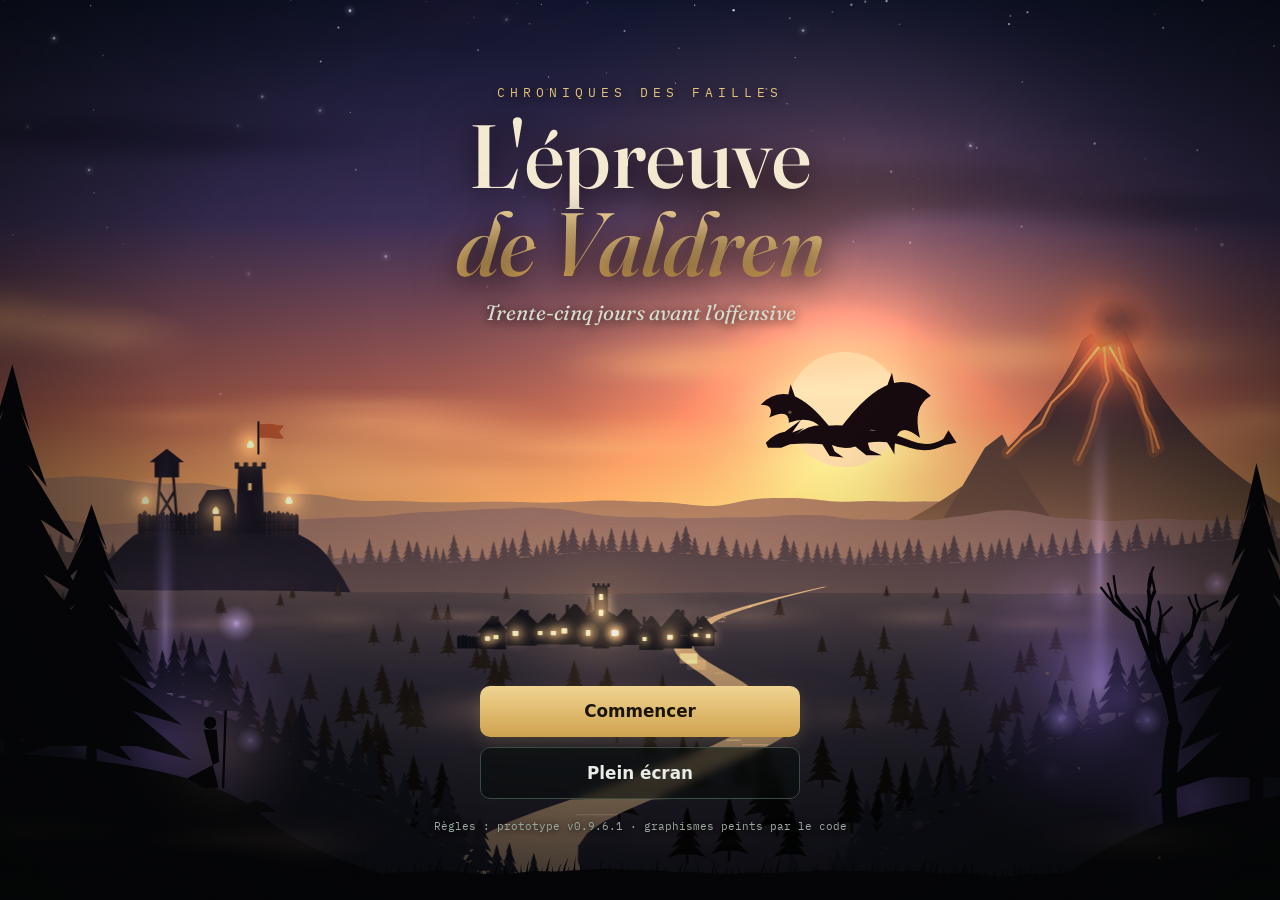
==== commit bdc958de: "Bestiaire complet, décors nature, écran-titre, réglages téléphone, README Co-Authored-By: Claude Fab" ====
--- a/index.html
+++ b/index.html
@@ -62,7 +62,7 @@
 .jauge.xp{height:4px}.jauge.xp i{background:linear-gradient(90deg,#b98f43,#f0d896)}
 .hud-heros .pvtxt{font-size:.74rem;color:var(--muted);white-space:nowrap}
 .hud-jour{margin-left:auto;display:flex;align-items:center;gap:7px;height:38px;padding:0 12px;border-radius:19px;border:1px solid var(--line2);background:var(--verre);font-family:var(--mono);font-size:.8rem;white-space:nowrap;backdrop-filter:blur(6px);-webkit-backdrop-filter:blur(6px)}
-.hud-jour b{color:var(--gold);font-weight:500;font-size:.95rem}
+.hud-jour b{color:var(--gold);font-weight:500;font-size:.95rem}.hud-jour em{font-style:normal}
 .hud-jour .ic{width:17px;height:17px;color:var(--gold)}.hud-jour.nuit .ic{color:var(--night)}
 .hud-jour .fil{width:46px;height:4px;border-radius:2px;background:#22302a;overflow:hidden}.hud-jour .fil i{display:block;height:100%;background:var(--gold)}
 .hud-stats{display:flex;gap:6px;margin-right:auto}
@@ -70,7 +70,8 @@
 .hud-stats .ic{width:15px;height:15px}.hud-stats .r .ic{color:var(--steel)}.hud-stats .o .ic{color:var(--gold)}.hud-stats .v .ic{color:var(--ember)}
 .hud-stats em{font-style:normal;color:var(--muted);font-size:.72rem}
 .pastille{position:absolute;top:-2px;right:-2px;min-width:16px;height:16px;border-radius:8px;background:var(--ember);color:#1a0d08;font:600 .66rem var(--mono);display:grid;place-items:center;padding:0 4px}
-.f-portrait .hud-stats em,.f-portrait .hud-jour .fil{display:none}
+.f-portrait .hud-stats em,.f-portrait .hud-jour .fil,.f-portrait .hud-jour em{display:none}
+.f-portrait .hud-heros .jauges{width:clamp(30px,9vw,60px)}.hud-stats{min-width:0}.hud-heros{flex:none}.hud-b.rond{flex:none}
 .f-portrait .hud-stats span{padding:0 7px;gap:3px;font-size:.76rem;height:32px}.f-portrait .hud-jour{padding:0 8px;height:32px;font-size:.74rem}
 .f-portrait .hud-heros .pvtxt{display:none}.f-portrait .hud-b{height:34px}.f-portrait .hud-b.rond{width:34px}.f-portrait .hud-heros .niv{width:26px;height:26px;font-size:.9rem}
 .f-portrait #hud{gap:5px}
@@ -228,12 +229,13 @@
 /* ---------- écran-titre ---------- */
 #titre{position:absolute;inset:0;z-index:35;display:none;flex-direction:column;align-items:center;justify-content:center;text-align:center;padding:max(20px,var(--sat)) 18px max(20px,var(--sab));background:radial-gradient(ellipse at 50% 30%,rgba(5,8,7,0) 30%,rgba(5,8,7,.55) 100%)}
 .m-titre #titre{display:flex}
-.t-bloc{display:flex;flex-direction:column;align-items:center;gap:10px;max-width:640px;animation:monte 1.1s .15s cubic-bezier(.2,.8,.2,1) both}
+.t-bloc{display:flex;flex-direction:column;align-items:center;gap:10px;max-width:640px;height:100%;padding:clamp(8px,7vh,70px) 0 clamp(8px,5vh,48px);animation:monte 1.1s .15s cubic-bezier(.2,.8,.2,1) both}
 .t-sur{font-family:var(--mono);font-size:clamp(.66rem,1.8vw,.82rem);letter-spacing:.38em;text-transform:uppercase;color:var(--gold);text-shadow:0 2px 12px #000}
 #titre h1{font-size:clamp(2.6rem,10vw,5.6rem);line-height:.98;font-weight:500;color:#f4ead2;text-shadow:0 4px 30px rgba(0,0,0,.85),0 0 60px rgba(232,130,90,.25)}
 #titre h1 span{background:linear-gradient(180deg,#f8e3ac,#d09a45);-webkit-background-clip:text;background-clip:text;color:transparent;font-style:italic}
 .t-sous{font-family:var(--display);font-style:italic;font-size:clamp(1rem,3vw,1.3rem);color:#d6dccf;text-shadow:0 2px 12px #000}
-.t-btns{display:flex;flex-direction:column;gap:10px;margin-top:clamp(14px,5vh,44px);width:min(100%,320px)}
+.t-btns{display:flex;flex-direction:column;gap:10px;margin-top:auto;width:min(100%,320px)}
+.f-bas .t-btns{flex-direction:row;width:auto}.f-bas #titre h1{font-size:clamp(2rem,13vh,3.4rem)}.f-bas .t-bloc{padding:6px 0;gap:4px}
 .t-btns .btn{font-size:1.05rem;padding:13px 22px}
 .t-btns .btn.ghost{background:rgba(8,12,10,.6);backdrop-filter:blur(4px);-webkit-backdrop-filter:blur(4px)}
 .t-pied{font-family:var(--mono);font-size:.66rem;color:#9aa89f;margin-top:10px;text-shadow:0 1px 6px #000}
@@ -336,6 +338,8 @@
 .f-portrait .p-nom b{font-size:.86rem;white-space:normal;display:-webkit-box;-webkit-line-clamp:2;-webkit-box-orient:vertical;line-height:1.1}
 .f-portrait .p-nom{min-height:30px}
 .f-portrait #c-lecture .note{font-size:.7rem;padding:4px 8px}
+.f-portrait #c-lecture .note.dr span+span,.f-bas #c-lecture .note.dr span+span{display:none}
+.f-portrait .p-bas{flex-wrap:wrap;gap:2px 6px}.f-portrait .p-bas .mono{font-size:.7rem;white-space:nowrap}
 .f-portrait .cmd.p .d{-webkit-line-clamp:3}
 .f-portrait #c-lecture{top:calc(34px + var(--sat) + 86px);max-width:72%}
 .f-portrait .bulle{padding:5px 10px 5px 7px}.f-portrait .bulle .ic{width:22px;height:22px}.f-portrait .bulle b{font-size:.82rem}.f-portrait .bulle span{font-size:.7rem}
@@ -4481,7 +4485,7 @@
                 : { haut: "#241618", milieu: "#743628", bas: "#d98448", loin: "#4c2a28", bati: "#150b0a", sol: "#2b1a15", pre: "#070404", brume: "#dc9258", feu: "#ffb060" };
     B.lum = { col: "#ffa45a", dir: 1, amb: n ? "#1c0d0e" : "#2c1614", brume: c.brume };
     // ciel rouge sale, astre étouffé par la fumée
-    let ctx = O.ciel(B, { haut: c.haut, milieu: c.milieu, bas: c.bas, astre: n ? [.13, .2, 2.6] : [.16, .3, 4], astreCol: n ? "#c9a090" : "#ffb478", halo: n ? "#7a3024" : "#ff7a3a", nuageCol: n ? "#a04a26" : "#ffa868", nuageA: .2, horizon: .64, seed: 9 });
+    let ctx = O.ciel(B, { haut: c.haut, milieu: c.milieu, bas: c.bas, astre: n ? [.3, .17, 2.6] : [.31, .25, 4], astreCol: n ? "#c9a090" : "#ffb478", halo: n ? "#7a3024" : "#ff7a3a", nuageCol: n ? "#a04a26" : "#ffa868", nuageA: .2, horizon: .64, seed: 9 });
     const fxm = X(.635), wt = yS + E - E * 13, rsm = rng("panache"); G.glow(ctx, fxm, wt - E * 8, E * 70, "#ff6a2a", n ? .4 : .32);
     for (let i = 0; i < 16; i++) { const q = i / 15; G.glow(ctx, fxm + E * 4 - q * E * (70 + rsm.r(-8, 8)), wt - E * 12 - q * (wt - E * 12 - B.Y(-.05)) + rsm.r(-3, 3) * E, E * (9 + q * 30), "#120808", .5 - q * .14, "source-over"); }
     O.nuages(ctx, B, B.Y(-.04), B.Y(.3), "#0c0606", .55, 8, 44);
@@ -4499,17 +4503,17 @@
     ctx.save(); ctx.globalCompositeOperation = "destination-out"; [[.2, .46, 3.4], [.36, .2, 2.7], [.1, .76, 2.3], [.47, .07, 1.5], [-.2, .3, 1.8]].forEach(([dx, dy, r], i) => { G.blob(ctx, fxm + hw * dx, wt - toit * dy, E * r, E * r * .8, i + 3, .35, 12); ctx.fill(); }); ctx.restore();
     ctx.strokeStyle = colB; ctx.lineCap = "round"; ctx.lineWidth = E * .6; [.2, .46, .7].forEach(q => { ctx.beginPath(); ctx.moveTo(fxm + hw * .02, wt - toit * q); ctx.lineTo(fxm + hw * (.6 - q * .56), wt - toit * q + E * .6); ctx.stroke(); }); ctx.beginPath(); ctx.moveTo(fxm + hw * .22, wt); ctx.lineTo(fxm + hw * .2, wt - toit * .6); ctx.stroke();
     ctx.save(); ctx.globalCompositeOperation = "lighter"; [[-.27, .52, 2.6, 3.4], [.24, .52, 2.6, 3.4], [0, .26, 3.4, 6.8]].forEach(([dx, dy, w, h]) => { ctx.fillStyle = "#ffb050"; ctx.fillRect(fxm + hw * dx - E * w / 2, hb - hh * dy - E * h / 2, E * w, E * h); G.glow(ctx, fxm + hw * dx, hb - hh * dy, E * 8, "#ff8a3a", .6); }); ctx.restore();
-    [[.2, .44, 11], [.36, .16, 9], [.09, .76, 8], [-.2, .34, 6.4], [.5, 0, 5]].forEach(([dx, dy, h], i) => feux.push([fxm + hw * dx, wt - toit * dy + E, E * h, i * 1.9])); feux.push([fxm - hw * .27, hb - hh * .42, E * 3.4, 7], [fxm + hw * .24, hb - hh * .42, E * 3.8, 9], [X(.875) + E * 3, hb - E * 22, E * 3.6, 11]);
+    [[.2, .44, 7.6], [.36, .16, 6.4], [.09, .76, 6], [-.2, .34, 4.6], [.5, 0, 4]].forEach(([dx, dy, h], i) => feux.push([fxm + hw * dx, wt - toit * dy + E, E * h, i * 1.9])); feux.push([fxm - hw * .27, hb - hh * .42, E * 3.4, 7], [fxm + hw * .24, hb - hh * .42, E * 3.8, 9], [X(.875) + E * 3, hb - E * 22, E * 3.6, 11]);
     // palissade : debout à droite, éventrée devant la brèche
     O.palissade(ctx, X(.9), B.x1, hb + E, E * 13, colB, rh, E * 1.8);
     [[.8, -.5, 9], [.815, -.95, 11], [.835, -1.2, 8], [.852, -.72, 12], [.868, -1.38, 10], [.884, -1.5, 12]].forEach(([u, a, l]) => pieu(ctx, X(u), hb + E, E * l, a, E * 1.5, colB)); [[.735, -.12, 9], [.762, .1, 7]].forEach(([u, a, l]) => pieu(ctx, X(u), hb + E * .6, E * l, a, E * 1.4, colB));
     // le feu éclaire les murs voisins
-    eclaire(ctx, fxm + E * 3, wt - E * 4, E * 62, "#ff8438", n ? .5 : .4); G.glow(ctx, fxm + E * 3, wt - E * 5, E * 36, "#ff7a30", n ? .5 : .42); G.glow(ctx, fxm, hb - E * 4, E * 30, "#ffb060", .25);
+    eclaire(ctx, fxm + E * 3, wt - E * 4, E * 62, "#ff8438", n ? .5 : .4); G.glow(ctx, fxm + E * 3, wt - E * 9, E * 40, "#ff7a30", n ? .26 : .2);
     O.voile(ctx, B, yS - E * 14, yS + E * 2, c.brume, n ? .4 : .5); G.fog(ctx, B.x0, B.x1, yS + Uu * 4, Uu * 8, c.brume, .34, 47, 14);
-    B.dyn(.3, (x, t) => { const f = .78 + .22 * Math.sin(t * 6.7) * Math.sin(t * 2.9 + 1); G.glow(x, fxm + E * 3, wt - E * 5, E * 56, "#ff7a30", (n ? .2 : .15) * f); for (const q of feux) G.flamme(x, q[0], q[1], q[2], t, q[3]); });
-    B.part(.3, "fumee", { x: fxm - E * 5, y: wt - E * 40, w: E * 12, h: E * 30 }, { n: 34, col: "#1a100e", scale: E * .55, seed: "bf1", alpha: 2.2 });
+    B.dyn(.3, (x, t) => { const f = .78 + .22 * Math.sin(t * 6.7) * Math.sin(t * 2.9 + 1); G.glow(x, fxm + E * 3, wt - E * 8, E * 56, "#ff7a30", (n ? .13 : .1) * f); for (const q of feux) G.flamme(x, q[0], q[1], q[2], t, q[3]); });
+    B.part(.3, "fumee", { x: fxm - E * 8, y: wt - toit - E * 30, w: E * 16, h: E * 29 }, { n: 30, col: "#3a2018", scale: E * .5, seed: "bf1", alpha: 1.5 });
     B.part(.3, "braise", { x: fxm - E * 9, y: wt - E * 34, w: E * 22, h: E * 36 }, { n: 34, scale: Uu / 7, seed: "bb1" });
-    B.part(.3, "fumee", { x: X(.875), y: hb - E * 46, w: E * 5, h: E * 24 }, { n: 12, col: "#221614", scale: E * .4, seed: "bf2", alpha: 1.8 });
+    B.part(.3, "fumee", { x: X(.875), y: hb - E * 48, w: E * 6, h: E * 24 }, { n: 10, col: "#3a2420", scale: E * .36, seed: "bf2", alpha: 1.2 });
     // barricades de chariots renversés, bannière de la Guilde encore debout
     ctx = B.couche(.55); const rb = rng("barricade"), colC = mixc(c.bati, c.sol, .35), yB = B.Y(.835), mx = g0 + Uu * 22, my = B.Y(.2);
     G.ridge(ctx, { x0: B.x0, x1: B.x1, y: B.Y(.822), amp: Uu * 1.2, freq: 1.5, seed: 23, bottom: B.H, fill: G.lin(ctx, 0, B.Y(.8), 0, B.Y(.92), [[0, mixc(c.sol, c.brume, .4)], [1, mixc(c.sol, c.brume, .14)]]) });
@@ -4525,7 +4529,7 @@
     // le sol piétiné
     ctx = B.couche(.78); G.ridge(ctx, { x0: B.x0, x1: B.x1, y: B.Y(.86), amp: Uu * 1.2, freq: 1.6, seed: 29, bottom: B.H, fill: G.lin(ctx, 0, B.Y(.84), 0, B.Y(1.08), [[0, mixc(c.sol, c.brume, .24)], [.3, c.sol], [1, mixc(c.sol, "#000000", .6)]]) });
     const rg = rng("bat-sol"); O.rochers(ctx, B.x0, B.x1, B.Y(.876), Uu * 1.1, mixc(c.sol, "#000000", .25), rg, 9);
-    for (let i = 0; i < 7; i++) { const x = lerp(B.x0, B.x1, rg()), a = -Math.PI / 2 + rg.r(-.5, .5), l = Uu * rg.r(3, 5); seg(ctx, x, B.Y(.875), x + Math.cos(a) * l, B.Y(.875) + Math.sin(a) * l, Math.max(1, Uu * .2), mixc(c.sol, "#000000", .35)); poly(ctx, [[x + Math.cos(a) * l, B.Y(.875) + Math.sin(a) * l], [x + Math.cos(a - .5) * l * .72, B.Y(.875) + Math.sin(a - .5) * l * .72], [x + Math.cos(a + .5) * l * .72, B.Y(.875) + Math.sin(a + .5) * l * .72]], mixc(c.sol, "#000000", .35)); }
+    for (let i = 0; i < 7; i++) { const x = lerp(B.x0, B.x1, rg()), a = -Math.PI / 2 + rg.r(-.5, .5), l = Uu * rg.r(3, 5); const fl = mixc(c.sol, "#000000", .35), y0 = B.Y(.875), ex = x + Math.cos(a) * l, ey = y0 + Math.sin(a) * l; seg(ctx, x, y0, ex, ey, Math.max(1, Uu * .2), fl); [.74, .88].forEach(q => [-1, 1].forEach(sg => seg(ctx, x + Math.cos(a) * l * q, y0 + Math.sin(a) * l * q, x + Math.cos(a) * l * (q + .14) + Math.cos(a + sg * 1.57) * Uu * .5, y0 + Math.sin(a) * l * (q + .14) + Math.sin(a + sg * 1.57) * Uu * .5, Math.max(1, Uu * .16), fl))); }
     B.sol = B.Y(.9);
     B.acteurs();
     // premier plan : lances, pieux, roue brisée ; fumée et braises qui traversent
@@ -4538,6 +4542,165 @@
     B.part(1, "fumee", { x: B.x0, y: B.Y(.3), w: B.s.w * .8, h: B.Y(.95) - B.Y(.3) }, { n: 12, col: "#1c1210", scale: Uu * .7, seed: "bf3", alpha: 1.3 });
     B.part(1, "braise", { x: B.x0, y: B.Y(.1), w: B.x1 - B.x0, h: B.Y(.95) - B.Y(.1) }, { n: 46, scale: Uu / 6.5, seed: "bb2" });
     B.part(1, "cendre", { x: B.x0, y: 0, w: B.x1 - B.x0, h: B.Y(1) }, { n: 18, col: n ? "#8a6a5a" : "#d8b8a0", scale: Uu / 7.5 });
+  };
+
+  // ====================================================================================================
+  // La salle de la Guilde : pierre et bois, hautes bannières bleu acier, tableau des contrats, râtelier d'armes, table aux cartes.
+  const chope = (ctx, x, y, s, col) => { ctx.fillStyle = col; ctx.fillRect(x - s * .8, y - s * 2, s * 1.6, s * 2); ctx.strokeStyle = col; ctx.lineWidth = s * .3; ctx.beginPath(); ctx.arc(x + s * .9, y - s, s * .6, -1.3, 1.3); ctx.stroke(); ctx.fillStyle = rgba("#000000", .25); ctx.fillRect(x - s * .8, y - s * 1.65, s * 1.6, s * .2); };
+  D.guilde = B => { const n = B.nuit, Uu = B.U, R = repere(B, .8, .72), E = R.E, X = R.X, Y = R.Y, T = R.T, yF = B.Y(.8), mx = B.X(.5);
+    const c = n ? { mur: "#8f8c86", bois: "#6a5236", sol: "#86806f", amb: "#171b29", jour: "#86a6e2", noir: "#090a0e", pre: "#030305", feu: "#ffab5c", ban: "#3f6283", ban2: "#86b4d6", vit: ["#2c4478", "#35508c", "#28406c"], vitB: "#1c2e54" }
+                : { mur: "#a09a8c", bois: "#70573a", sol: "#8e8774", amb: "#35353d", jour: "#ffe8b4", noir: "#0e0e12", pre: "#060607", feu: "#ffb868", ban: "#4a7194", ban2: "#8fc3e8", vit: ["#fff2c8", "#ffe8ae", "#f4ecc4"], vitB: "#f2cf8c" };
+    B.lum = { col: n ? "#ffb878" : "#ffe6b4", dir: 1, amb: n ? "#141826" : "#2c2c34", brume: n ? "#5a5a6e" : "#b0a88e" };
+    let ctx = B.couche(.4); const feux = [], lustre = [];
+    pierres(ctx, B.x0, 0, B.x1, yF + 2, { col: c.mur, h: E * 6, seed: 41, v: .06 }); ctx.fillStyle = rgba("#000000", .16); ctx.fillRect(B.x0, Y(.62), B.x1 - B.x0, E * 1.1); ctx.fillStyle = rgba("#ffffff", .07); ctx.fillRect(B.x0, Y(.62) - E * .5, B.x1 - B.x0, E * .5);
+    dallage(ctx, B, yF, c.sol, { seed: 12, pas: 16, j: .32 });
+    // tapis d'apparat, fuyant vers le mur
+    const vy = yF - Uu * 46, kq = y => (y - vy) / (yF - vy), tap = (w, y0, y1, col) => poly(ctx, [[mx - w * kq(y0), y0], [mx + w * kq(y0), y0], [mx + w * kq(y1), y1], [mx - w * kq(y1), y1]], col);
+    tap(E * 30, yF + E * 1.2, B.H, "#6a5a3a"); tap(E * 28.6, yF + E * 1.8, B.H, "#3a5068"); tap(E * 24, yF + E * 3.4, B.H, "#32465c");
+    // tableau des contrats (à gauche) : planches, parchemins cloués, sceaux
+    const t0 = X(.065), t1 = X(.235), ty0 = Y(.29), ty1 = Y(.575), rc = rng("contrats");
+    ctx.fillStyle = ton(c.bois, -.45); ctx.fillRect(t0 - E * 1.4, ty0 - E * 1.4, t1 - t0 + E * 2.8, ty1 - ty0 + E * 2.8); planches(ctx, t0, ty0, t1, ty1, tonA(c.bois, .04), { l: E * 5, horiz: true, seed: 7, j: .22 });
+    ctx.fillStyle = ton(c.bois, -.3); ctx.fillRect(X(.1), ty0 - E * 6.4, X(.2) - X(.1), E * 3.2); [X(.112), X(.188)].forEach(x => ctx.fillRect(x - E * .2, ty0 - E * 3.4, E * .4, E * 2.2)); ctx.fillStyle = rgba("#e3c27a", .5); for (let i = 0; i < 6; i++) ctx.fillRect(X(.114) + i * E * 2.3, ty0 - E * 5.3, E * 1.5, E * 1);
+    for (let i = 0; i < 9; i++) { const w = E * rc.r(4.4, 7), h = E * rc.r(5, 8.4), x = t0 + E * 1.2 + (i % 5) * (t1 - t0 - E * 2) / 5 + rc.r(-.6, .6) * E, y = i < 5 ? ty0 + E * rc.r(.8, 2.4) : ty0 + E * rc.r(10.5, 12.6); ctx.save(); ctx.translate(x + (i >= 5 ? E * 3 : 0), y); ctx.rotate(rc.r(-.09, .09));
+      ctx.fillStyle = mixc("#dccba2", "#a89468", rc() * .5); ctx.fillRect(0, 0, w, h); ctx.fillStyle = rgba("#2a2014", .45); for (let l = 0; l < 5; l++) ctx.fillRect(w * .14, h * (.2 + l * .13), w * rc.r(.4, .72), Math.max(1, E * .22)); if (rc() < .55) { ctx.fillStyle = P.sang; ctx.beginPath(); ctx.arc(w * .72, h * .86, E * .7, 0, TAU); ctx.fill(); }
+      ctx.fillStyle = "#1a1612"; ctx.beginPath(); ctx.arc(w * .5, E * .5, E * .32, 0, TAU); ctx.fill(); ctx.restore(); }
+    // traverses du râtelier d'armes (à droite)
+    const r0 = X(.765), r1 = X(.935), ry0 = Y(.3), ry1 = Y(.53); ctx.fillStyle = ton(c.bois, -.25); [ry0, ry1].forEach(y => ctx.fillRect(r0, y, r1 - r0, E * 1.4)); [r0, r1 - E * 1.2].forEach(x => ctx.fillRect(x, ry0 - E * 2, E * 1.2, ry1 - ry0 + E * 5));
+    // lumière : grande baie, torches murales, braseros, lustre
+    const w0 = X(.435), w1 = X(.565), wy0 = Y(.1), wy1 = Y(.5), ww = w1 - w0;
+    const baie = (g = 0) => { ctx.beginPath(); ctx.moveTo(w0 - g, wy1 + g); ctx.lineTo(w0 - g, wy0 + ww * .5); ctx.quadraticCurveTo(w0 - g, wy0 - g, mx, wy0 - g * 1.2 - ww * .16); ctx.quadraticCurveTo(w1 + g, wy0 - g, w1 + g, wy0 + ww * .5); ctx.lineTo(w1 + g, wy1 + g); ctx.closePath(); };
+    const nappe = (x, a) => { x.save(); x.globalCompositeOperation = "lighter"; x.fillStyle = G.lin(x, 0, wy1, 0, B.Y(1), [[0, rgba(c.jour, a)], [1, rgba(c.jour, a * .3)]]); poly(x, [[w0, wy1], [w1, wy1], [mx + E * 34, B.Y(1)], [mx - E * 34, B.Y(1)]]); x.fill(); x.restore(); };
+    lumieres(ctx, B, c.amb, [[mx, Y(.3), E * 86, c.jour, n ? .55 : .8], x => nappe(x, n ? .22 : .34), [X(.265), Y(.42), E * 52, c.feu, .85], [X(.735), Y(.42), E * 52, c.feu, .85], [X(.385), Y(.64), E * 44, c.feu, .7], [X(.615), Y(.64), E * 44, c.feu, .7], [mx, T(.1), E * 60, c.feu, .4], [mx, Y(.6), E * 130, "#77747c", .36]]);
+    ctx.fillStyle = ton(c.mur, -.6); baie(E * 1.8); ctx.fill(); ctx.save(); baie(); ctx.clip(); carreaux(ctx, w0, wy0 - ww * .2, w1, wy1, { nx: 6, ny: 13, bois: c.noir, cadre: E * 1.1, teintes: c.vit, bas: c.vitB, fondu: .5, seed: "guilde", montants: [.333, .667], traverses: [.3],
+      apres: () => { if (n) G.astre(ctx, lerp(w0, w1, .68), lerp(wy0, wy1, .2), E * 2.2, "#eef3ff", "#8fb1ff", true); else G.glow(ctx, mx, lerp(wy0, wy1, .3), E * 20, "#ffffff", .5); } }); ctx.restore();
+    ctx.fillStyle = ton(c.mur, -.5); ctx.fillRect(w0 - E * 3, wy1 + E * 1.2, ww + E * 6, E * 1.6); G.glow(ctx, mx, Y(.3), E * 46, c.jour, n ? .2 : .3);
+    nappe(ctx, n ? .07 : .1); G.shafts(ctx, mx, wy0, yF + E * 14 - wy0, ww * 1.5, c.jour, n ? .07 : .09, 8, 5, 0);
+    ctx.save(); ctx.globalCompositeOperation = "lighter"; for (let i = 0; i < 3; i++) { const a = (i - 1.5) * E * 7.4, b = a + E * 6.4, y0 = yF + E * 3, y1 = yF + E * 13; poly(ctx, [[mx + a * kq(y0), y0], [mx + b * kq(y0), y0], [mx + b * kq(y1) * 1.12, y1], [mx + a * kq(y1) * 1.12, y1]], rgba(c.jour, n ? .1 : .13)); } ctx.restore();
+    // hautes bannières de la Guilde
+    const etendard = (x, y0, w, h) => { ctx.fillStyle = c.noir; ctx.fillRect(x - w / 2 - E * 1.6, y0 - E * .9, w + E * 3.2, E * .9); const cloth = g => poly(ctx, [[x - w / 2 + g, y0 + g], [x + w / 2 - g, y0 + g], [x + w / 2 - g, y0 + h - g * 2], [x, y0 + h - w * .46 - g], [x - w / 2 + g, y0 + h - g * 2]]);
+      ctx.fillStyle = G.lin(ctx, 0, y0, 0, y0 + h, [[0, ton(c.ban, -.3)], [.3, c.ban], [.75, ton(c.ban, -.12)], [1, ton(c.ban, -.4)]]); cloth(0); ctx.fill(); ctx.save(); ctx.clip(); [[-.3, "#000000", .14], [-.05, "#ffffff", .07], [.22, "#000000", .1]].forEach(([k, col, a]) => { ctx.fillStyle = rgba(col, a); ctx.fillRect(x + w * k, y0, w * .16, h); }); ctx.restore();
+      ctx.strokeStyle = rgba(c.ban2, .7); ctx.lineWidth = Math.max(1, E * .3); cloth(E * .9); ctx.stroke(); const ey = y0 + h * .34, er = w * .27; ctx.beginPath(); ctx.arc(x, ey, er, 0, TAU); ctx.stroke();
+      ctx.fillStyle = rgba(c.ban2, .85); ctx.fillRect(x - er * .32, ey - er * .3, er * .64, er * .9); [-.42, -.1, .22].forEach(k => ctx.fillRect(x + er * k, ey - er * .56, er * .2, er * .3)); ctx.fillRect(x - er * .46, ey - er * .34, er * .92, er * .14); };
+    etendard(X(.33), Y(.07), E * 11, E * 45); etendard(X(.67), Y(.07), E * 11, E * 45);
+    torche(ctx, feux, X(.265), Y(.43), E * 3.4, c.noir, 1.2); torche(ctx, feux, X(.735), Y(.43), E * 3.4, c.noir, 4.4);
+    // armes au râtelier : épées, haches, boucliers
+    const rim = rgba("#ffa860", .5); liseré(ctx, -E * .24, 0, rim, c.noir, col => { [.79, .812, .834].forEach((u, i) => epee(ctx, X(u), ry0 - E * 1.6, E * (1 + i * .06), col, 13 + i)); [.862, .888].forEach((u, i) => { ctx.fillStyle = col; ctx.fillRect(X(u) - E * .3, ry0 - E * 2, E * .6, E * 18); ctx.beginPath(); ctx.moveTo(X(u), ry0 - E * 1.4); ctx.quadraticCurveTo(X(u) + E * 3.6, ry0 - E * 2.6, X(u) + E * 3.2, ry0 + E * 3.4); ctx.quadraticCurveTo(X(u) + E * 1.6, ry0 + E * 1.8, X(u), ry0 + E * 2.2); ctx.closePath(); ctx.fill(); }); });
+    [[.915, .36], [.75, .2]].forEach(([u, v]) => { const x = X(u), y = Y(v), r = E * 4; ctx.fillStyle = c.noir; ctx.beginPath(); ctx.arc(x, y, r, 0, TAU); ctx.fill(); ctx.fillStyle = ton(c.ban, -.25); ctx.beginPath(); ctx.arc(x, y, r * .82, 0, TAU); ctx.fill(); ctx.fillStyle = rgba(c.ban2, .6); ctx.fillRect(x - r * .1, y - r * .8, r * .2, r * 1.6); ctx.fillRect(x - r * .8, y - r * .1, r * 1.6, r * .2); ctx.fillStyle = c.noir; ctx.beginPath(); ctx.arc(x, y, r * .24, 0, TAU); ctx.fill(); });
+    // lustre de fer forgé, solives
+    chaine(ctx, mx, 0, mx, T(.085), E * .9, c.noir); ctx.strokeStyle = c.noir; ctx.lineWidth = E * 1; ctx.beginPath(); ctx.ellipse(mx, T(.11), E * 12, E * 2.3, 0, 0, TAU); ctx.stroke(); [-1, 1].forEach(sg => seg(ctx, mx, T(.085), mx + sg * E * 11.6, T(.108), E * .4, c.noir));
+    [[-11.6, 0], [-7, 1.9], [0, 2.4], [7, 1.9], [11.6, 0], [-5, -1.9], [5, -1.9]].forEach(([dx, dy], i) => { const x = mx + dx * E, y = T(.11) + dy * E - E * .4; ctx.fillStyle = "#d8cba8"; ctx.fillRect(x - E * .3, y - E * 1.8, E * .6, E * 1.8); lustre.push([x, y - E * 1.9, E * 1.5, i * 1.3]); G.glow(ctx, x, y - E * 2.4, E * 6, c.feu, .28); });
+    ctx.fillStyle = c.pre; ctx.fillRect(B.x0, -2, B.x1 - B.x0, T(.035) + 2); vignette(ctx, B, n ? .58 : .46);
+    ctx.fillStyle = G.lin(ctx, 0, B.Y(1), 0, B.Y(1.25), [[0, rgba(c.pre, 0)], [1, rgba(c.pre, 1)]]); ctx.fillRect(B.x0, B.Y(1), B.x1 - B.x0, B.H);
+    B.dyn(.4, (x, t) => { for (const f of feux) G.flamme(x, f[0], f[1], f[2], t, f[3]); for (const f of lustre) G.flamme(x, f[0], f[1], f[2], t, f[3]); });
+    // la grande table aux cartes, entre deux braseros
+    ctx = B.couche(.55); const yP = yF + E * 5, yT = yP - E * 10.5, bois = "#2a1e14", bra = [], tf = [];
+    ctx.fillStyle = G.rad(ctx, 0, 0, 0, 1, [[0, "rgba(0,0,0,.45)"], [1, "rgba(0,0,0,0)"]]); ctx.save(); ctx.translate(mx, yP); ctx.scale(E * 19, E * 1.8); ctx.fillRect(-1, -1, 2, 2); ctx.restore();
+    ctx.fillStyle = bois; ctx.fillRect(mx - E * 14, yT, E * 28, E * 1.7); ctx.fillRect(mx - E * 12.4, yT + E * 1.7, E * 24.8, E * 1.5); ctx.fillRect(mx - E * 11, yT + E * 6.6, E * 22, E * .9);
+    [-1, 1].forEach(sg => { poly(ctx, [[mx + sg * E * 9.4, yT + E * 3], [mx + sg * E * 11.4, yT + E * 3], [mx + sg * E * 13, yP], [mx + sg * E * 11.4, yP]], bois); poly(ctx, [[mx + sg * E * 11.4, yT + E * 3], [mx + sg * E * 9.4, yT + E * 3], [mx + sg * E * 7.6, yP], [mx + sg * E * 9.2, yP]], bois); });
+    brasero(ctx, bra, X(.385), yP, E * 11, "#14110f", 2); brasero(ctx, bra, X(.615), yP, E * 11, "#14110f", 5.5);
+    eclaire(ctx, X(.385), yP - E * 10, E * 22, "#ff9a50", .8); eclaire(ctx, X(.615), yP - E * 10, E * 22, "#ff9a50", .8); eclaire(ctx, mx, yT - E * 8, E * 18, c.jour, n ? .25 : .4);
+    // cartes déroulées, rouleaux, encrier et plume, bougie
+    const pap = n ? "#a8a08c" : "#d8caa2"; ctx.fillStyle = pap; ctx.fillRect(mx - E * 9, yT - E * .5, E * 13, E * .6); poly(ctx, [[mx - E * 5, yT], [mx + E * 3.4, yT], [mx + E * 3.8, yT + E * 5.4], [mx - E * 4.6, yT + E * 5]], pap);
+    ctx.strokeStyle = rgba("#3a2a1a", .55); ctx.lineWidth = Math.max(1, E * .2); ctx.beginPath(); ctx.moveTo(mx - E * 4, yT + E * 1.2); ctx.bezierCurveTo(mx - E * 2, yT + E * 3.4, mx, yT + E * .8, mx + E * 3, yT + E * 3); ctx.moveTo(mx - E * 3.4, yT + E * 3.8); ctx.lineTo(mx - E * 1.4, yT + E * 4.2); ctx.stroke(); [[-2.6, 2.2], [1.4, 3.8], [2.2, 1.4]].forEach(([dx, dy]) => { ctx.beginPath(); ctx.moveTo(mx + dx * E - E * .4, yT + dy * E - E * .4); ctx.lineTo(mx + dx * E + E * .4, yT + dy * E + E * .4); ctx.moveTo(mx + dx * E + E * .4, yT + dy * E - E * .4); ctx.lineTo(mx + dx * E - E * .4, yT + dy * E + E * .4); ctx.stroke(); });
+    ctx.fillStyle = pap; rrect(ctx, mx + E * 5.6, yT - E * 1.3, E * 6, E * 1.3, E * .6); ctx.fill(); rrect(ctx, mx + E * 6.6, yT - E * 2.3, E * 5, E * 1.2, E * .6); ctx.fill();
+    ctx.fillStyle = "#0e0c0a"; ctx.fillRect(mx - E * 12.4, yT - E * 1.4, E * 1.6, E * 1.4); seg(ctx, mx - E * 11.6, yT - E * 1.2, mx - E * 9.6, yT - E * 5.6, E * .3, "#cfc6b0"); bougie(ctx, tf, mx - E * 7.4, yT - E * .5, E * 3, "#d8cba8");
+    B.dyn(.55, (x, t) => { for (const f of bra) G.flamme(x, f[0], f[1], f[2] * .62, t, f[3]); for (const f of tf) G.flamme(x, f[0], f[1], f[2], t, f[3]); });
+    B.part(.55, "braise", { x: X(.385) - E * 3, y: yP - E * 26, w: E * 6, h: E * 15 }, { n: 7, scale: Uu / 9, seed: "g1" }); B.part(.55, "braise", { x: X(.615) - E * 3, y: yP - E * 26, w: E * 6, h: E * 15 }, { n: 7, scale: Uu / 9, seed: "g2" });
+    B.sol = B.Y(.9);
+    B.acteurs();
+    // premier plan : deux piliers et la retombée de la voûte
+    ctx = B.couche(1); const g0 = B.X(0), g1 = B.X(1), yb = Math.min(B.H, B.Y(1.03)), pw = Uu * (R.k < 1 ? 6 : 9.5);
+    ctx.fillStyle = c.pre; ctx.beginPath(); ctx.moveTo(B.x0, 0); ctx.lineTo(B.x0, B.Y(.2)); ctx.lineTo(g0 + pw, B.Y(.2)); ctx.quadraticCurveTo(mx, B.Y(-.2), g1 - pw, B.Y(.2)); ctx.lineTo(B.x1, B.Y(.2)); ctx.lineTo(B.x1, 0); ctx.closePath(); ctx.fill();
+    [[g0, 1], [g1, -1]].forEach(([gx, sg]) => { const xi = gx + sg * pw; ctx.fillStyle = G.lin(ctx, xi - sg * Uu * 11, 0, xi, 0, [[0, c.pre], [1, n ? "#15151d" : "#211f21"]]); ctx.fillRect(Math.min(gx - sg * Uu * 40, xi), 0, Math.abs(xi - (gx - sg * Uu * 40)), B.H); ctx.fillStyle = n ? "#101016" : "#18171a"; poly(ctx, [[xi, B.Y(.13)], [xi + sg * Uu * 3, B.Y(.15)], [xi + sg * Uu * 3, B.Y(.19)], [xi, B.Y(.23)]], n ? "#101016" : "#18171a"); poly(ctx, [[xi, yb - Uu * 12], [xi + sg * Uu * 2.6, yb - Uu * 9], [xi + sg * Uu * 2.6, B.H], [xi, B.H]], n ? "#101016" : "#18171a");
+      ctx.fillStyle = rgba(c.feu, n ? .2 : .16); ctx.fillRect(xi - (sg > 0 ? Uu * .4 : 0), B.Y(.23), Uu * .4, yb - Uu * 12 - B.Y(.23)); });
+    ctx.fillStyle = c.pre; ctx.fillRect(B.x0, yb - Uu, B.x1 - B.x0, B.H - yb + Uu);
+    B.part(1, "poussiere", { x: B.X(.2), y: B.Y(.1), w: B.s.w * .6, h: B.Y(.9) - B.Y(.1) }, { n: 30, col: n ? "#c9d8ff" : "#fff1c4", scale: Uu / 7.5 });
+  };
+
+  // ====================================================================================================
+  // L'auberge du Gué (et la boutique d'Odile) : âtre vivant, poutres, tonneaux, comptoir, escalier vers les chambres.
+  D.auberge = B => { const n = B.nuit, Uu = B.U, R = repere(B, .8, .72), E = R.E, X = R.X, Y = R.Y, T = R.T, yF = B.Y(.8);
+    const c = n ? { mur: "#ac9068", bois: "#6c4c30", sol: "#8a6a48", pierre: "#948978", amb: "#20150f", noir: "#0c0705", pre: "#040302", feu: "#ffaa58", ext: "#6f8fc8", vit: ["#2c4478", "#35508c", "#28406c"], vitB: "#1c2e54" }
+                : { mur: "#b89a6e", bois: "#735234", sol: "#92714c", pierre: "#9c907e", amb: "#30221a", noir: "#120b07", pre: "#070403", feu: "#ffb464", ext: "#ffd9a0", vit: ["#f4d8a0", "#eccb8e", "#f8e2b4"], vitB: "#e0a868" };
+    B.lum = { col: "#ffb868", dir: -1, amb: n ? "#1a110c" : "#33241a", brume: n ? "#6e4a34" : "#a67c56" };
+    let ctx = B.couche(.4); const feux = [], lant = [];
+    // torchis et colombages, lambris, plancher
+    ctx.fillStyle = c.mur; ctx.fillRect(B.x0, 0, B.x1 - B.x0, yF + 2); const rm = rng("torchis"); for (let i = 0; i < 60; i++) { G.blob(ctx, lerp(B.x0, B.x1, rm()), rm() * yF, E * rm.r(4, 13), E * rm.r(3, 8), i + 1, .3, 12); ctx.fillStyle = rgba(rm() < .5 ? "#2a1a0c" : "#ffffff", rm.r(.02, .05)); ctx.fill(); }
+    const colB = ton(c.bois, -.3); ctx.fillStyle = colB; [.235, .52, .645].forEach(u => ctx.fillRect(X(u) - E * 1.3, 0, E * 2.6, yF)); ctx.fillRect(B.x0, Y(.22), B.x1 - B.x0, E * 2.2); seg(ctx, X(.52), Y(.22), X(.57), Y(.06), E * 2, colB); seg(ctx, X(.645), Y(.22), X(.595), Y(.06), E * 2, colB);
+    planches(ctx, B.x0, Y(.66), B.x1, yF + 2, tonA(c.bois, .1), { l: E * 4.4, seed: 13, j: .22 }); ctx.fillStyle = colB; ctx.fillRect(B.x0, Y(.66) - E * 1.1, B.x1 - B.x0, E * 1.3);
+    dallage(ctx, B, yF, c.sol, { seed: 14, pas: 9, lames: true, j: .26 });
+    // l'escalier vers les chambres (à gauche), tonneaux dessous
+    const ex = X(.215), pas = E * 3.5, nm = 13; ctx.fillStyle = ton(c.bois, -.12); ctx.beginPath(); ctx.moveTo(ex, yF + 2); for (let i = 0; i < nm; i++) { ctx.lineTo(ex - i * pas, yF - (i + 1) * pas); ctx.lineTo(ex - (i + 1) * pas, yF - (i + 1) * pas); } ctx.lineTo(B.x0 - 4, yF - nm * pas); ctx.lineTo(B.x0 - 4, yF + 2); ctx.closePath(); ctx.fill();
+    ctx.save(); ctx.clip(); ctx.fillStyle = rgba("#000000", .2); for (let x = ex; x > B.x0; x -= E * 4.2) ctx.fillRect(x, 0, Math.max(1, E * .3), yF); ctx.restore();
+    ctx.strokeStyle = colB; ctx.lineWidth = E * .7; ctx.lineCap = "butt"; for (let i = 0; i < nm; i++) { const bx = ex - (i + .5) * pas; ctx.beginPath(); ctx.moveTo(bx, yF - (i + 1) * pas); ctx.lineTo(bx, yF - (i + 1) * pas - E * 9.4); ctx.stroke(); }
+    seg(ctx, ex + E * .4, yF - E * 10.6, ex - nm * pas, yF - nm * pas - E * 10.4, E * 1.3, colB); ctx.fillStyle = colB; ctx.fillRect(ex - E * 1, yF - E * 12.6, E * 2, E * 12.8); ctx.beginPath(); ctx.arc(ex, yF - E * 13.4, E * 1.4, 0, TAU); ctx.fill();
+    tonneau(ctx, X(.075), yF + E, E * 11, E * 12, ton(c.bois, -.2), ton(c.bois, -.6)); tonneau(ctx, X(.135), yF + E, E * 8.4, E * 9, ton(c.bois, -.12), ton(c.bois, -.6));
+    // l'âtre : jambages de pierre, linteau, hotte
+    const h0 = X(.3), h1 = X(.495), hx = (h0 + h1) / 2, yMan = Y(.555), aw = E * 12.6, ah = E * 19.5;
+    pierres(ctx, h0, 0, h1, yF + 2, { col: c.pierre, h: E * 3.8, seed: 51 }); ctx.fillStyle = rgba("#000000", .22); ctx.fillRect(h1, 0, E * 1.6, yF); ctx.fillRect(h0 - E * .5, 0, E * .5, yF);
+    const arc = (w, h) => { ctx.beginPath(); ctx.moveTo(hx - w, yF + 2); ctx.lineTo(hx - w, yF - h + w * .5); ctx.quadraticCurveTo(hx - w, yF - h, hx, yF - h); ctx.quadraticCurveTo(hx + w, yF - h, hx + w, yF - h + w * .5); ctx.lineTo(hx + w, yF + 2); ctx.closePath(); };
+    ctx.fillStyle = ton(c.pierre, -.25); arc(aw + E * 1.7, ah + E * 1.7); ctx.fill(); ctx.fillStyle = "#3a2a1c"; arc(aw, ah); ctx.fill();
+    ctx.fillStyle = ton(c.bois, -.4); ctx.fillRect(h0 - E * 2.6, yMan, h1 - h0 + E * 5.2, E * 2.6); ctx.fillStyle = ton(c.bois, -.15); ctx.fillRect(h0 - E * 2.6, yMan, h1 - h0 + E * 5.2, E * .5);
+    // sur le linteau : assiettes d'étain et chopes ; au-dessus, un bouclier rond
+    [[-11, 2.4], [-5.6, 2.9], [6.4, 2.6]].forEach(([dx, r]) => { ctx.fillStyle = "#b9b2a0"; ctx.beginPath(); ctx.arc(hx + dx * E, yMan - r * E, r * E, 0, TAU); ctx.fill(); ctx.strokeStyle = rgba("#000000", .2); ctx.lineWidth = E * .3; ctx.beginPath(); ctx.arc(hx + dx * E, yMan - r * E, r * E * .62, 0, TAU); ctx.stroke(); }); chope(ctx, hx + E * 11.4, yMan, E * 1.3, "#8f887a"); chope(ctx, hx - E * .6, yMan, E * 1.15, "#8f887a");
+    ctx.fillStyle = ton(c.bois, -.3); ctx.beginPath(); ctx.arc(hx, Y(.33), E * 6.4, 0, TAU); ctx.fill(); ctx.fillStyle = "#8a4a32"; ctx.beginPath(); ctx.arc(hx, Y(.33), E * 5.4, 0, TAU); ctx.fill(); ctx.fillStyle = "#c9b98a"; ctx.beginPath(); ctx.arc(hx, Y(.33), E * 1.5, 0, TAU); ctx.fill(); ctx.fillStyle = rgba("#000000", .22); ctx.fillRect(hx - E * 5.4, Y(.33) - E * .4, E * 10.8, E * .8);
+    // panier de bûches
+    const px = X(.535); ctx.fillStyle = ton(c.bois, -.2); poly(ctx, [[px - E * 4, yF - E * 4.4], [px + E * 4, yF - E * 4.4], [px + E * 3.2, yF + E], [px - E * 3.2, yF + E]]); ctx.fill(); [[-2.2, -5.6], [.4, -5.8], [2.4, -5.4], [-.8, -7.4], [1.4, -7.2]].forEach(([dx, dy]) => { ctx.fillStyle = "#6a4a2e"; ctx.beginPath(); ctx.arc(px + dx * E, yF + dy * E, E * 1.3, 0, TAU); ctx.fill(); ctx.fillStyle = "#b08a58"; ctx.beginPath(); ctx.arc(px + dx * E, yF + dy * E, E * .8, 0, TAU); ctx.fill(); });
+    // le comptoir d'Odile (à droite) : étagères, cruches, tonnelet, chopes ; marchandises pendues
+    const c0 = X(.675), yC = Y(.665), e0 = X(.69), e1 = B.x1, rg = rng("auberge-et");
+    [.4, .525].forEach(v => { const y = Y(v); ctx.fillStyle = colB; ctx.fillRect(e0, y, e1 - e0, E * 1.2); ctx.fillStyle = rgba("#000000", .16); ctx.fillRect(e0, y + E * 1.2, e1 - e0, E * 1.5);
+      for (let x = e0 + E * 2.4; x < X(1.02); ) { const k = rg(), s = E * rg.r(1.1, 1.6); if (k < .34) { fiole(ctx, x + s, y, s, 1, rg.pick(["#3a5a3a", "#6a4a22", "#2a3a4a", "#7a3a2a"]), .95); x += s * 2.6; } else if (k < .6) { ctx.fillStyle = rg.pick(["#8a6a4a", "#9a8468", "#6a5a48"]); ctx.beginPath(); ctx.ellipse(x + s * 1.3, y - s * 1.5, s * 1.3, s * 1.5, 0, 0, TAU); ctx.fill(); ctx.fillRect(x + s * .8, y - s * 3.6, s * 1, s * 1); ctx.strokeStyle = ctx.fillStyle; ctx.lineWidth = s * .3; ctx.beginPath(); ctx.arc(x + s * 2.5, y - s * 2, s * .8, -1.2, 1.4); ctx.stroke(); x += s * 4.2; }
+        else if (k < .8) { ctx.fillStyle = "#c9a85a"; rrect(ctx, x, y - s * 1.5, s * 3.6, s * 1.5, s * .5); ctx.fill(); x += s * 4.6; } else { chope(ctx, x + s, y, s * .9, "#8f887a"); x += s * 3.2; } } });
+    ctx.fillStyle = ton(c.bois, -.05); ctx.fillRect(c0, yC, B.x1 - c0, E * 1.9); planches(ctx, c0 + E * 1.6, yC + E * 1.9, B.x1, yF + 2, tonA(c.bois, -.14), { l: E * 4.6, seed: 17, j: .26 }); ctx.fillStyle = ton(c.bois, -.45); ctx.fillRect(c0 + E * 1.6, yC + E * 1.9, B.x1 - c0, E * .9); ctx.fillRect(c0 + E * 1.6, yF - E * 1.6, B.x1 - c0, E * 1.8);
+    [[.71, 1.3], [.735, 1.1], [.9, 1.25]].forEach(([u, k]) => chope(ctx, X(u), yC, E * k, "#8f887a")); const kx = X(.815); ctx.fillStyle = ton(c.bois, -.4); poly(ctx, [[kx - E * 4, yC], [kx - E * 2.6, yC - E * 2], [kx + E * 2.6, yC - E * 2], [kx + E * 4, yC]]); ctx.fill(); ctx.fillStyle = ton(c.bois, -.1); ctx.beginPath(); ctx.arc(kx, yC - E * 5, E * 4, 0, TAU); ctx.fill(); ctx.strokeStyle = ton(c.bois, -.6); ctx.lineWidth = E * .6; ctx.beginPath(); ctx.arc(kx, yC - E * 5, E * 3.7, 0, TAU); ctx.stroke(); ctx.beginPath(); ctx.arc(kx, yC - E * 5, E * 2.2, 0, TAU); ctx.stroke(); ctx.fillStyle = "#2a2018"; ctx.fillRect(kx - E * .4, yC - E * 3, E * .8, E * 2);
+    // la lumière : le feu, les lanternes du comptoir, la fenêtre
+    const f0 = X(.552), f1 = X(.615), fy0 = Y(.3), fy1 = Y(.51), yR = Y(.135), lx = [X(.745), X(.905)];
+    lumieres(ctx, B, c.amb, [[hx, yF - E * 6, E * 125, "#ff8e40", .95], [hx, yF - E * 5, E * 52, "#ffc880", .7], [lx[0], yR + E * 9, E * 46, c.feu, .75], [lx[1], yR + E * 9, E * 46, c.feu, .75], [X(.955), yC - E * 4, E * 26, c.feu, .5], [(f0 + f1) / 2, Y(.42), E * 30, c.ext, n ? .3 : .45], [X(.5), Y(.62), E * 120, "#8a5a34", .42]]);
+    // fenêtre et ses volets
+    carreaux(ctx, f0, fy0, f1, fy1, { nx: 4, ny: 6, bois: c.noir, cadre: E * 1.2, teintes: c.vit, bas: c.vitB, fondu: .6, seed: "auberge", montants: [.5], apres: () => { if (n) G.astre(ctx, lerp(f0, f1, .66), lerp(fy0, fy1, .28), E * 1.6, "#eef3ff", "#8fb1ff", true); } }); G.glow(ctx, (f0 + f1) / 2, (fy0 + fy1) / 2, E * 18, c.ext, n ? .16 : .22);
+    ctx.fillStyle = c.noir; ctx.fillRect(f0 - E * 2.4, fy1 + E * 1, f1 - f0 + E * 4.8, E * 1.2);
+    // l'âtre : suie, bûches, chenets
+    ctx.save(); arc(aw, ah); ctx.clip(); ctx.fillStyle = G.lin(ctx, 0, yF - ah, 0, yF, [[0, "#0c0705"], [.55, "#3a1608"], [1, "#b04c1a"]]); ctx.fillRect(hx - aw, yF - ah, aw * 2, ah + 2); G.glow(ctx, hx, yF - E * 2, E * 16, "#ffb050", .85);
+    ctx.fillStyle = "#1a0d08"; [[-1.5, .14, 15], [1.5, -.12, 14], [0, .03, 11]].forEach(([dx, a, l], i) => { ctx.save(); ctx.translate(hx + dx * E, yF - E * (1.2 + (i === 2 ? 2.2 : 0))); ctx.rotate(a); ctx.fillRect(-E * l / 2, -E * 1, E * l, E * 2); ctx.restore(); });
+    ctx.fillStyle = "#0b0907"; [-1, 1].forEach(sg => { ctx.fillRect(hx + sg * E * 8.6 - E * .4, yF - E * 7, E * .8, E * 7.2); ctx.beginPath(); ctx.arc(hx + sg * E * 8.6, yF - E * 7.4, E * 1, 0, TAU); ctx.fill(); }); ctx.restore();
+    // marchandises pendues à la tringle : cordes, lanternes, carquois, jambon, poêle
+    ctx.fillStyle = c.noir; ctx.fillRect(c0 - E * 1, yR, B.x1 - c0 + E, E * .9); const fil = (x, l) => seg(ctx, x, yR + E * .8, x, yR + l, Math.max(1, E * .22), c.noir);
+    [[.7, 5.2], [.86, 4.6]].forEach(([u, r]) => { const x = X(u), y = yR + E * (3 + r); fil(x, E * 3); ctx.strokeStyle = n ? "#8a7850" : "#a89060"; ctx.lineWidth = E * .7; [1, .78, .56].forEach(q => { ctx.beginPath(); ctx.ellipse(x, y, E * r * q * .8, E * r * q, 0, 0, TAU); ctx.stroke(); }); ctx.fillStyle = c.noir; ctx.fillRect(x - E * 1.1, y - E * r - E * .5, E * 2.2, E * 1.1); });
+    lx.forEach((x, i) => { const y = yR + E * 4; fil(x, E * 4); ctx.strokeStyle = c.noir; ctx.lineWidth = E * .35; ctx.beginPath(); ctx.arc(x, y + E * .6, E * 1.2, Math.PI, TAU); ctx.stroke(); ctx.fillStyle = c.noir; poly(ctx, [[x - E * 2, y + E * 1.6], [x, y + E * .2], [x + E * 2, y + E * 1.6]]); ctx.fill(); ctx.fillRect(x - E * 1.9, y + E * 6.6, E * 3.8, E * .9);
+      ctx.fillStyle = "#ffd890"; ctx.fillRect(x - E * 1.5, y + E * 1.6, E * 3, E * 5); ctx.fillStyle = c.noir; [-1.6, -.2, 1.2].forEach(d => ctx.fillRect(x + d * E, y + E * 1.6, E * .4, E * 5)); lant.push([x, y + E * 4.2, i * 2.2]); G.glow(ctx, x, y + E * 4.2, E * 13, c.feu, .5); });
+    { const x = X(.79), y = yR + E * 2.4; fil(x, E * 2.6); ctx.save(); ctx.translate(x, y); ctx.rotate(.2); ctx.fillStyle = "#3a281a"; rrect(ctx, -E * 1.5, 0, E * 3, E * 9.4, E * 1.2); ctx.fill(); ctx.fillStyle = c.noir; ctx.fillRect(-E * 1.6, E * 1.2, E * 3.2, E * .6); [-.9, -.2, .5, 1].forEach((d, i) => { seg(ctx, d * E, 0, d * E * 1.3, -E * (2.6 + (i % 2)), Math.max(1, E * .2), "#2a2018"); poly(ctx, [[d * E * 1.3 - E * .5, -E * (2 + (i % 2))], [d * E * 1.3, -E * (3.6 + (i % 2))], [d * E * 1.3 + E * .5, -E * (2 + (i % 2))]], n ? "#8a8a98" : "#c9c0a8"); }); ctx.restore(); }
+    { const x = X(.955), y = yR + E * 3; fil(x, E * 3); ctx.fillStyle = "#5a2a1e"; ctx.beginPath(); ctx.moveTo(x - E * .5, y); ctx.quadraticCurveTo(x - E * 3.4, y + E * 5, x - E * 1.6, y + E * 8.4); ctx.quadraticCurveTo(x, y + E * 9.6, x + E * 1.6, y + E * 8.4); ctx.quadraticCurveTo(x + E * 3.4, y + E * 5, x + E * .5, y); ctx.closePath(); ctx.fill(); }
+    { const x = X(.99), y = yR + E * 2; fil(x, E * 2); ctx.fillStyle = c.noir; ctx.fillRect(x - E * .4, y, E * .8, E * 5); ctx.beginPath(); ctx.arc(x, y + E * 7.6, E * 3, 0, TAU); ctx.fill(); }
+    tresseAil(ctx, X(.665), yR + E * .6, E * 9, E * 1, n ? "#8a6a4a" : "#b88a52", c.noir);
+    bougie(ctx, feux, X(.955), yC, E * 3.2, "#d8cba8");
+    // solives et saucissons pendus
+    ctx.fillStyle = c.pre; ctx.fillRect(B.x0, -2, B.x1 - B.x0, T(.05) + 2); for (let x = B.X(.5) - E * 104; x < B.x1; x += E * 19) ctx.fillRect(x, 0, E * 3, T(.1));
+    [[-28, 7], [-25.4, 5.6], [-22.6, 6.6], [16, 6], [18.6, 7.4]].forEach(([dx, l]) => { const x = B.X(.5) + dx * E; seg(ctx, x, T(.05), x, T(.075), Math.max(1, E * .2), c.pre); ctx.fillStyle = "#3a1c14"; rrect(ctx, x - E * .9, T(.075), E * 1.8, E * l, E * .9); ctx.fill(); });
+    vignette(ctx, B, n ? .58 : .48);
+    ctx.fillStyle = G.lin(ctx, 0, B.Y(1), 0, B.Y(1.25), [[0, rgba(c.pre, 0)], [1, rgba(c.pre, 1)]]); ctx.fillRect(B.x0, B.Y(1), B.x1 - B.x0, B.H);
+    const hl = G.glowTile(c.feu);
+    B.dyn(.4, (x, t) => { const f = .8 + .2 * Math.sin(t * 6.9) * Math.sin(t * 2.3 + 1); G.glow(x, hx, yF - E * 5, E * 62, "#ff8a3c", (n ? .15 : .12) * f);
+      G.flamme(x, hx - E * 4, yF - E * 2.2, E * 7, t, 1.1); G.flamme(x, hx + E * .6, yF - E * 3.8, E * 9.4, t, 3.3); G.flamme(x, hx + E * 4.6, yF - E * 2.2, E * 6.2, t, 5.2); for (const q of feux) G.flamme(x, q[0], q[1], q[2], t, q[3]);
+      x.save(); x.globalCompositeOperation = "lighter"; lant.forEach(([px, py, ph]) => { const d = E * (7 + Math.sin(t * 5.3 + ph) * .7); x.globalAlpha = .34 + .08 * Math.sin(t * 7 + ph); x.drawImage(hl, px - d, py - d, d * 2, d * 2); }); x.globalAlpha = 1; x.restore(); });
+    B.part(.4, "braise", { x: hx - E * 8, y: yF - E * 30, w: E * 16, h: E * 27 }, { n: 12, scale: Uu / 8.5, seed: "au1" });
+    // une petite table et son tabouret, devant la fenêtre
+    ctx = B.couche(.55); const tx = X(.59), yP = yF + E * 5.5, bois = "#2a1a10", tf = [];
+    ctx.fillStyle = G.rad(ctx, 0, 0, 0, 1, [[0, "rgba(0,0,0,.45)"], [1, "rgba(0,0,0,0)"]]); ctx.save(); ctx.translate(tx, yP); ctx.scale(E * 11, E * 1.5); ctx.fillRect(-1, -1, 2, 2); ctx.restore();
+    ctx.fillStyle = bois; ctx.fillRect(tx - E * 7, yP - E * 9.4, E * 14, E * 1.4); ctx.fillRect(tx - E * .9, yP - E * 8, E * 1.8, E * 7.4); poly(ctx, [[tx - E * 4.6, yP], [tx - E * .9, yP - E * 2.4], [tx + E * .9, yP - E * 2.4], [tx + E * 4.6, yP]], bois);
+    chope(ctx, tx - E * 3.4, yP - E * 9.4, E * 1.2, "#3a342c"); chope(ctx, tx + E * 4, yP - E * 9.4, E * 1.1, "#3a342c"); bougie(ctx, tf, tx + E * .4, yP - E * 9.4, E * 2.6, "#d8cba8");
+    eclaire(ctx, tx - E * 16, yP - E * 10, E * 24, "#ff9a50", .8);
+    flammes(B, .55, tf);
+    B.sol = B.Y(.9);
+    B.acteurs();
+    // premier plan : poutre et lanterne, poteau, coin de table, tonneau
+    ctx = B.couche(1); const g0 = B.X(0), g1 = B.X(1), yb = Math.min(B.H, B.Y(1.03)), fp = [];
+    ctx.fillStyle = c.pre; ctx.fillRect(B.x0, -2, B.x1 - B.x0, B.Y(.04) + 2); ctx.fillRect(g1 - Uu * (R.k < 1 ? 1.4 : 3.6), 0, B.x1 - g1 + Uu * 4, B.H); if (R.k >= 1) seg(ctx, g1 - Uu * 3, B.Y(.22), g1 - Uu * 17, B.Y(.03), Uu * 2.6, c.pre);
+    const qx = g0 + Uu * (R.k < 1 ? 8 : 20), qy = B.Y(.17); chaine(ctx, qx, B.Y(.03), qx, qy - Uu * 1.4, Uu * 1, c.pre); poly(ctx, [[qx - Uu * 3, qy], [qx, qy - Uu * 2.2], [qx + Uu * 3, qy]], c.pre); ctx.fillRect(qx - Uu * 2.8, qy + Uu * 7.6, Uu * 5.6, Uu * 1.2); [-2.6, 2].forEach(d => ctx.fillRect(qx + d * Uu, qy, Uu * .6, Uu * 8));
+    ctx.fillStyle = rgba("#ffd890", .9); ctx.fillRect(qx - Uu * 2, qy, Uu * 4, Uu * 7.6); ctx.fillStyle = c.pre; ctx.fillRect(qx - Uu * .3, qy, Uu * .6, Uu * 7.6); G.glow(ctx, qx, qy + Uu * 4, Uu * 20, c.feu, .42);
+    poly(ctx, [[B.x0, yb - Uu * 9.4], [g0 + Uu * 19, yb - Uu * 8], [g0 + Uu * 22, yb - Uu * 6], [g0 + Uu * 22, B.H], [B.x0, B.H]], c.pre); chope(ctx, g0 + Uu * 5, yb - Uu * 9, Uu * 2.3, c.pre); chope(ctx, g0 + Uu * 10.6, yb - Uu * 8.7, Uu * 1.9, c.pre); bougie(ctx, fp, g0 + Uu * 16.4, yb - Uu * 8.2, Uu * 4.6, c.pre);
+    tonneau(ctx, g1 - Uu * 6, yb + Uu * 3, Uu * 17, Uu * 15, c.pre, c.pre); ctx.fillStyle = c.pre; ctx.fillRect(B.x0, yb - Uu, B.x1 - B.x0, B.H - yb + Uu);
+    flammes(B, 1, fp);
+    B.part(1, "poussiere", { x: B.X(.1), y: B.Y(.15), w: B.s.w * .8, h: B.Y(.9) - B.Y(.15) }, { n: 22, col: "#ffd9a0", scale: Uu / 7.5 });
   };
 })();
 
@@ -5009,7 +5172,7 @@
       frappe: { ex: 20, ey: 3, hx: 12, hy: -2, cou: -1.02, couL: .06, tete: .95, gueule: 0, a1x: 28, a1y: -18, a2x: 32, a2y: -8, r1x: -6, r2x: -8 },
       charge: { ex: -5, ey: 4, hx: -4, hy: 5, arc: 2, cou: -.62, tete: .62, gueule: 0 },
       garde: { cou: -.55, tete: .62, gueule: 0, ex: -5, ey: 3 }, touche: { gueule: .6 } },
-    larg: 336, haut: 206, sous: 12, ech: .3, ombreK: .18 };
+    larg: 364, haut: 224, sous: 12, ech: .3, ombreK: .17 };
 
   // lynx des Failles : ramassé sur ses épaules, l'arrière-train haut, prêt à bondir
   const LYNX = { L: 46, hE: 46, hH: 50, rR: [6, 9], rH: [8.5, 13], rM: [7, 14], rE: [8.5, 18], creux: 1, croupe: 7, croupeY: 6, pl: 8.6, herisRepos: .2,
@@ -5725,7 +5888,7 @@
   const { clamp } = VG.u, el = id => document.getElementById(id), ic = n => `<svg class="ic"><use href="#i-${n}"/></svg>`;
   let jeu, modeCourant = "titre", vuLog = 0, cartoucheT = 0;
 
-  function init() { jeu = el("jeu"); format(); addEventListener("resize", () => { clearTimeout(init.t); init.t = setTimeout(() => { format(); VG.main.rendre({ garder: true }); }, 120); }); }
+  function init() { jeu = el("jeu"); format(); addEventListener("resize", () => { clearTimeout(init.t); init.t = setTimeout(() => { format(); const f = document.activeElement; if (f && f.matches && f.matches("input,textarea")) return; if (VG.main.enJeu) VG.main.rendre({ garder: true }); else VG.main.versTitre(); }, 120); }); }
   // Format d'écran : portrait (téléphone tenu droit), paysage ; « bas » = paysage de faible hauteur (téléphone couché).
   function format() { const w = innerWidth, h = innerHeight, portrait = w < h * .95 || w < 600; jeu.classList.toggle("f-portrait", portrait); jeu.classList.toggle("f-paysage", !portrait); jeu.classList.toggle("f-bas", !portrait && h < 540); return portrait; }
   const portrait = () => jeu.classList.contains("f-portrait");
@@ -5735,7 +5898,7 @@
   function hud() { if (!S.origine) return; const pm = pvMax(), r = clamp(S.pv / pm, 0, 1);
     el("h-niv").textContent = S.niv; el("h-pv").style.width = r * 100 + "%"; el("h-pv").parentNode.classList.toggle("bas", r < .35); el("h-xp").style.width = clamp(S.xp / xpNeed(S.niv), 0, 1) * 100 + "%"; el("h-pvt").textContent = S.pv + " / " + pm;
     const nuit = S.moment === 1, hj = el("h-jour"); hj.classList.toggle("nuit", nuit);
-    hj.innerHTML = ic(nuit ? "lune" : "soleil") + (S.post ? `<span>Après · j <b>${S.jour}</b></span>` : `<span>Jour <b>${Math.min(S.jour, JOURS)}</b>/${JOURS}</span><span class="fil"><i style="width:${clamp(S.jour / JOURS, 0, 1) * 100}%"></i></span>`);
+    hj.innerHTML = ic(nuit ? "lune" : "soleil") + (S.post ? `<span><em>Après · </em>j <b>${S.jour}</b></span>` : `<span><em>Jour </em><b>${Math.min(S.jour, JOURS)}</b>/${JOURS}</span><span class="fil"><i style="width:${clamp(S.jour / JOURS, 0, 1) * 100}%"></i></span>`);
     el("h-stats").innerHTML = `<span class="r" title="Renom : ${renomNom(S.renom)}">${ic("etoile")}${S.renom}<em>renom</em></span><span class="o" title="Or">${ic("piece")}${S.or || 0}</span><span class="v" title="Varek, à votre dernière visite">${ic("tour")}${S.varek.vu < 0 ? "?" : S.varek.vuNiv}<em>Varek</em></span>`;
     const neufs = Math.max(0, S.log.length - vuLog), p = el("h-new"); p.hidden = !neufs || vuLog === 0; p.textContent = neufs > 9 ? "9+" : neufs; }
 
@@ -6049,7 +6212,7 @@
     // ce qu'il prépare
     let bulle = ""; if (!dr && c.pv > 0) { const vu = tellVisible(c), I = vu ? INTENT[c.intent] : null; bulle = `<div class="bulle ${vu ? "vu i-" + c.intent : "cache"}">${ic(I ? I[0] : "doute")}<div><b>${I ? I[1] : "Intention cachée"}</b><span>${vu ? "Réponse sûre : " + esc(PARADE[c.intent]) : "Observer révèle ses coups"}</span></div></div>`; }
     const extra = lect ? [...lect.children].filter((x, i) => dr || i >= 2).map(x => x.outerHTML).join("") : "";
-    ui.el("c-lecture").innerHTML = bulle + (extra ? `<div class="note">${dr && lect ? lect.innerHTML : extra}</div>` : "");
+    ui.el("c-lecture").innerHTML = bulle + (extra ? `<div class="note${dr ? " dr" : ""}">${dr && lect ? lect.innerHTML : extra}</div>` : "");
     // commandes
     const B = boutons.map(b => ({ a: b.dataset.a, k: b.dataset.a.slice(2), t: (b.querySelector(".t") || {}).textContent || "", d: (b.querySelector(".d") || {}).innerHTML || "", c: (b.querySelector(".c") || {}).textContent || "", off: b.disabled }));
     const coeur = ["att", "def", "esq", "obs"], princ = B.filter(b => coeur.includes(b.k)), autres = B.filter(b => !coeur.includes(b.k));
@@ -6273,7 +6436,7 @@
     if ("serviceWorker" in navigator && /^https?:$/.test(location.protocol)) navigator.serviceWorker.register("sw.js").catch(() => {});
     window.addEventListener("error", e => console.error("Valdren :", e.message)); }
 
-  return { demarrer, rendre, action, avant, apres, entrer, get enJeu() { return enJeu; } };
+  return { demarrer, rendre, action, avant, apres, entrer, versTitre, get enJeu() { return enJeu; } };
 })();
 VG.ui.rafraichirScene = () => VG.main.rendre({ garder: true });
 VG.main.demarrer();
